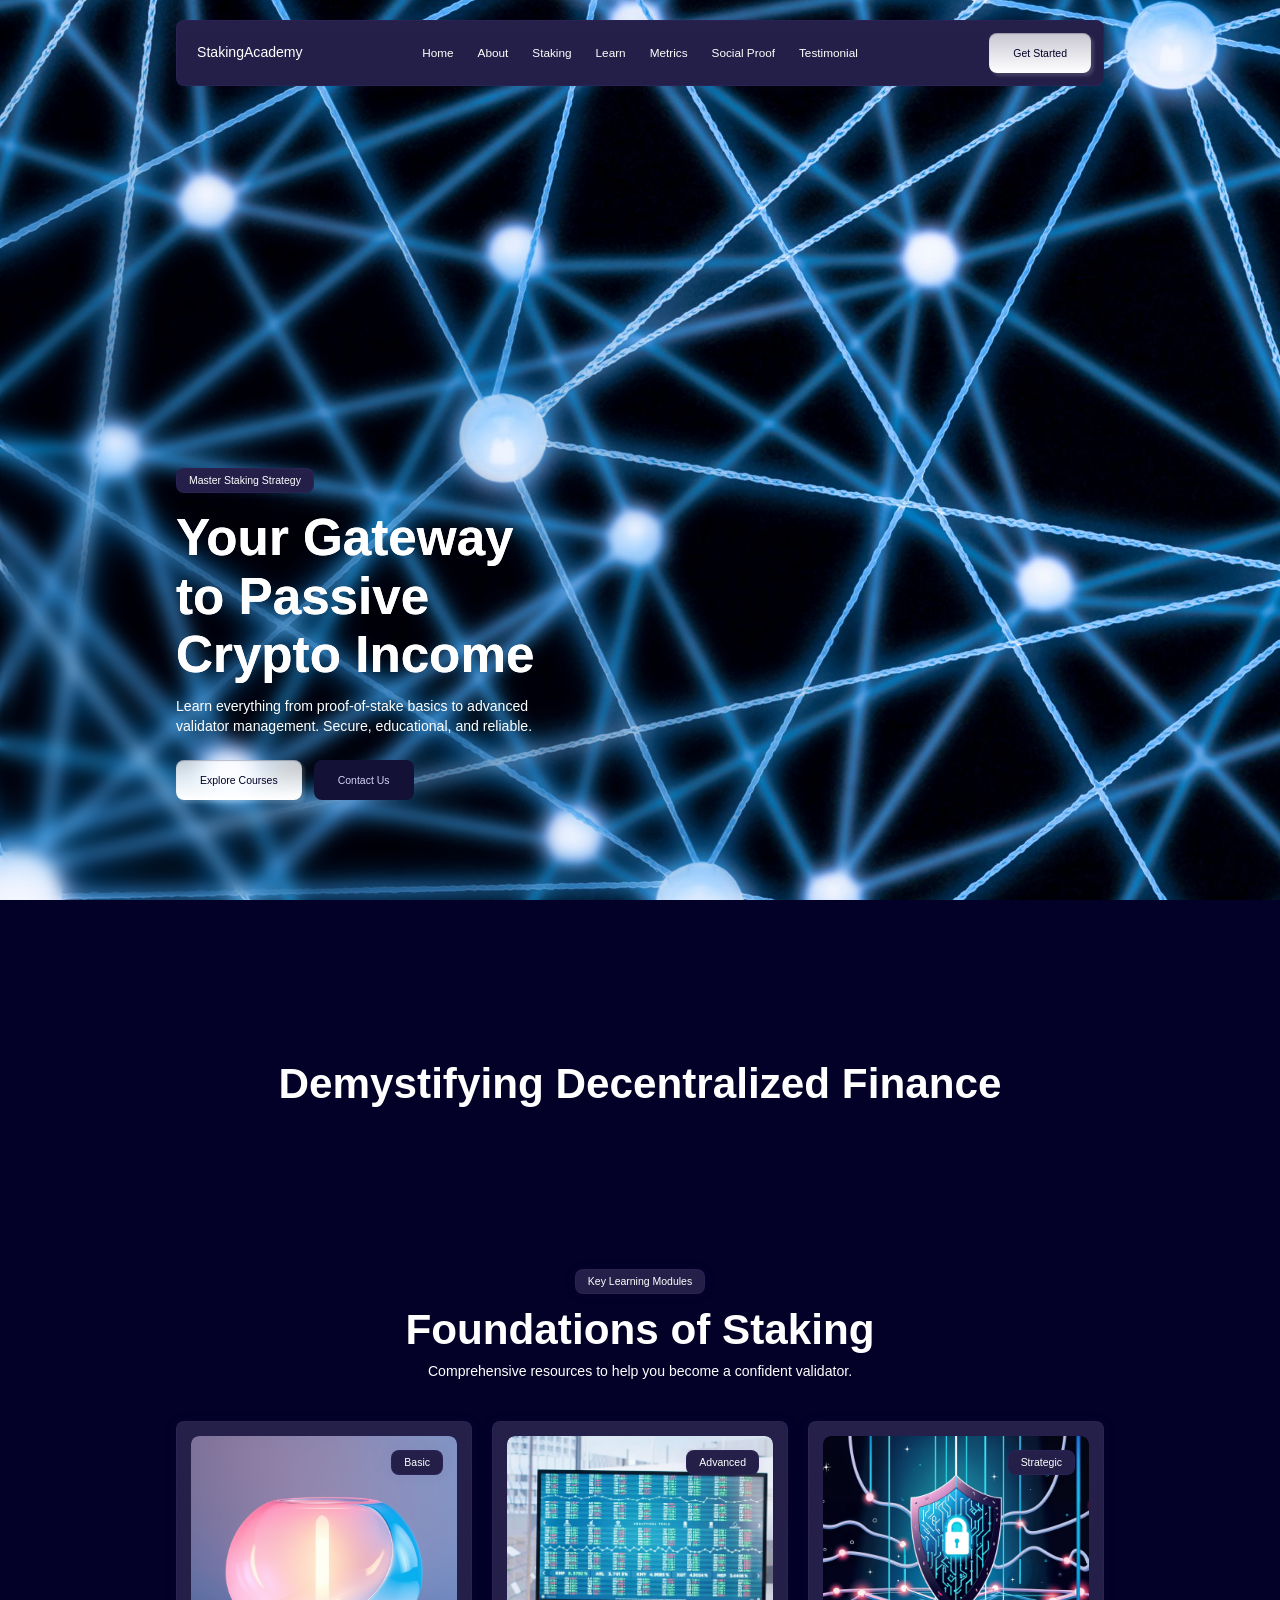
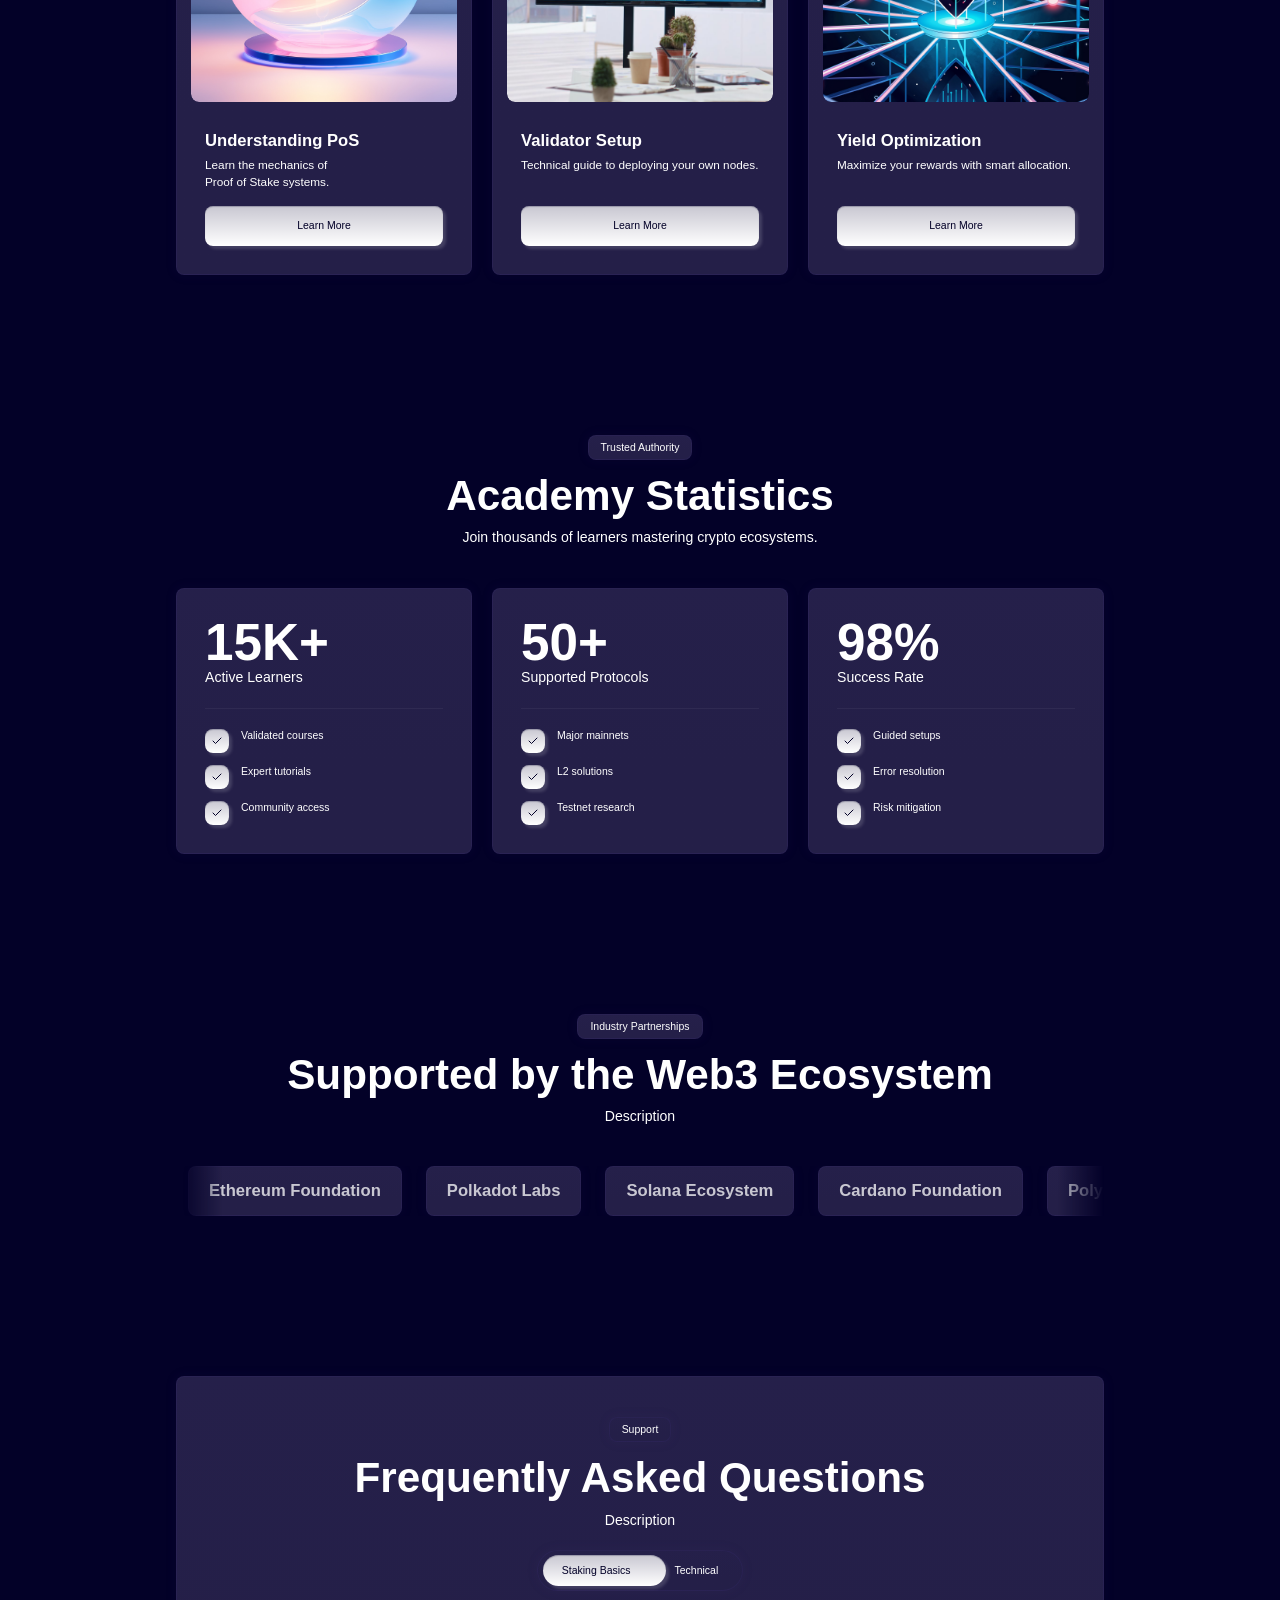
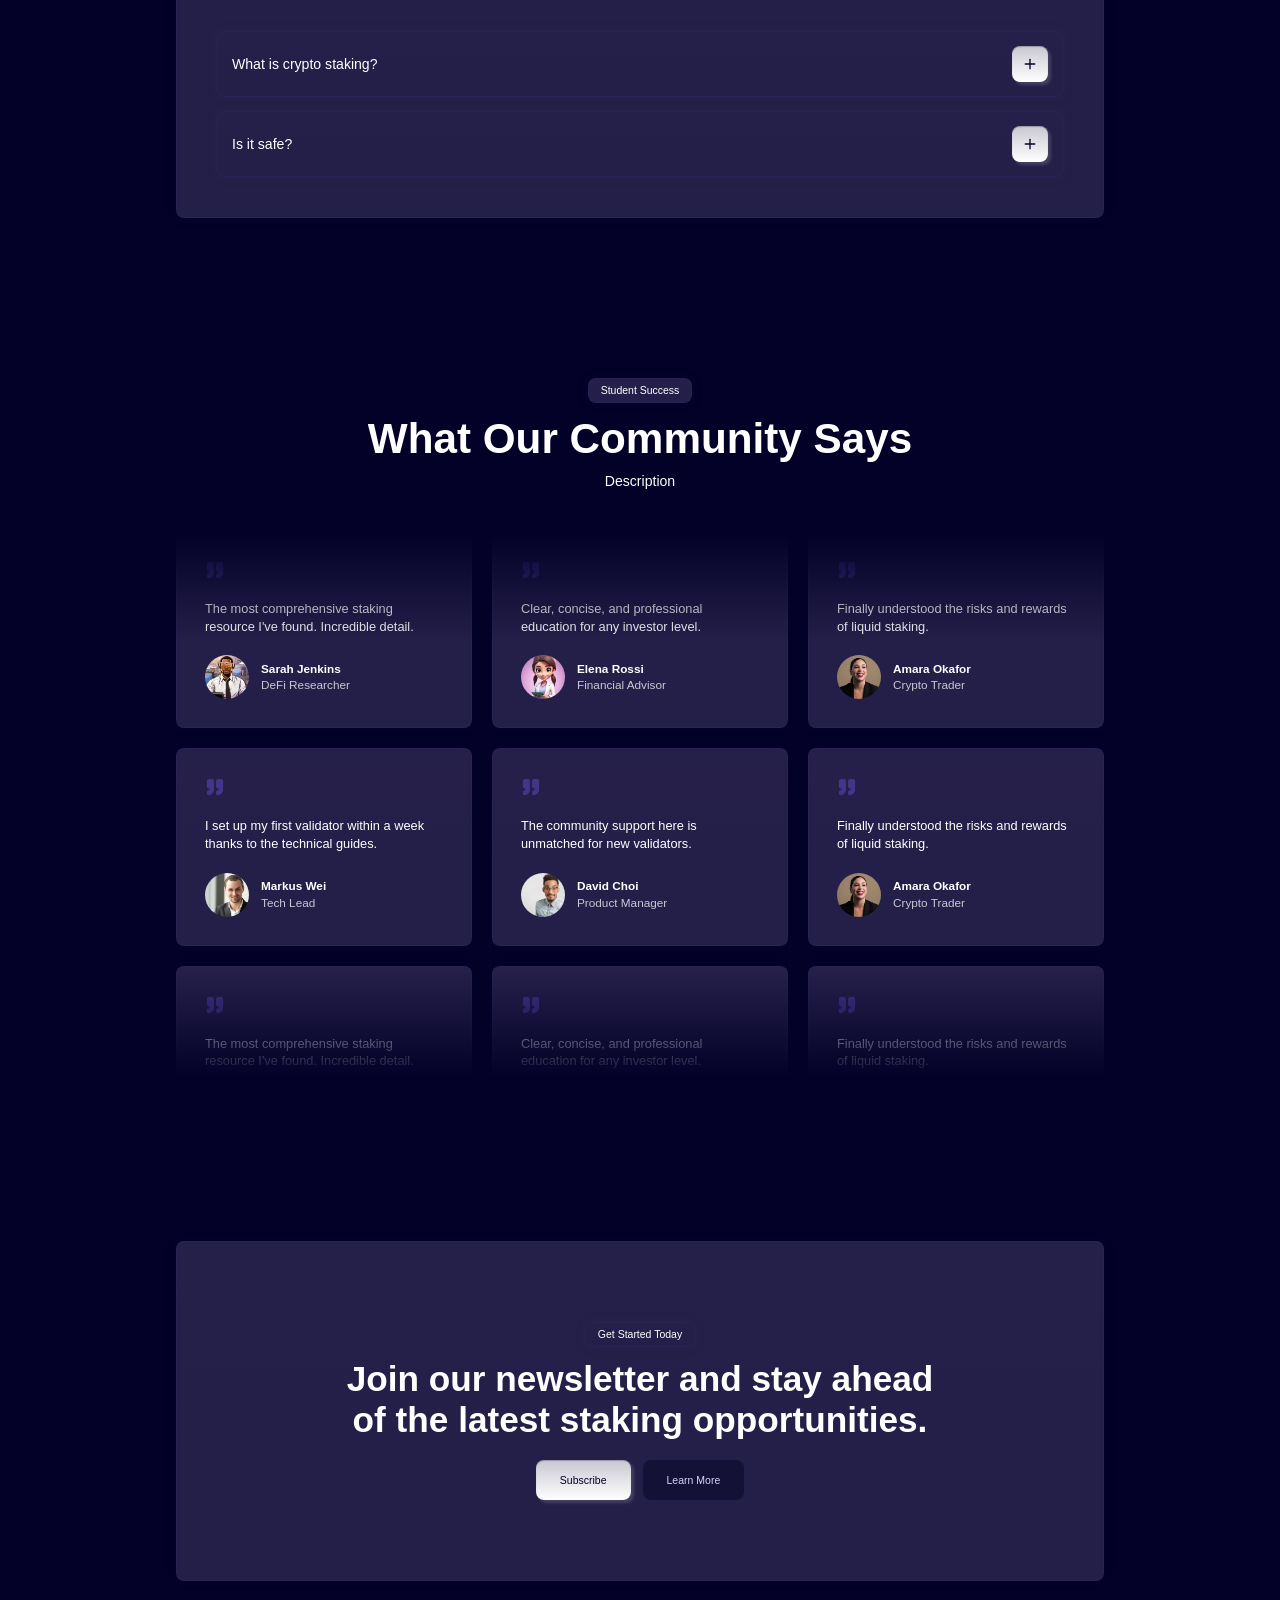
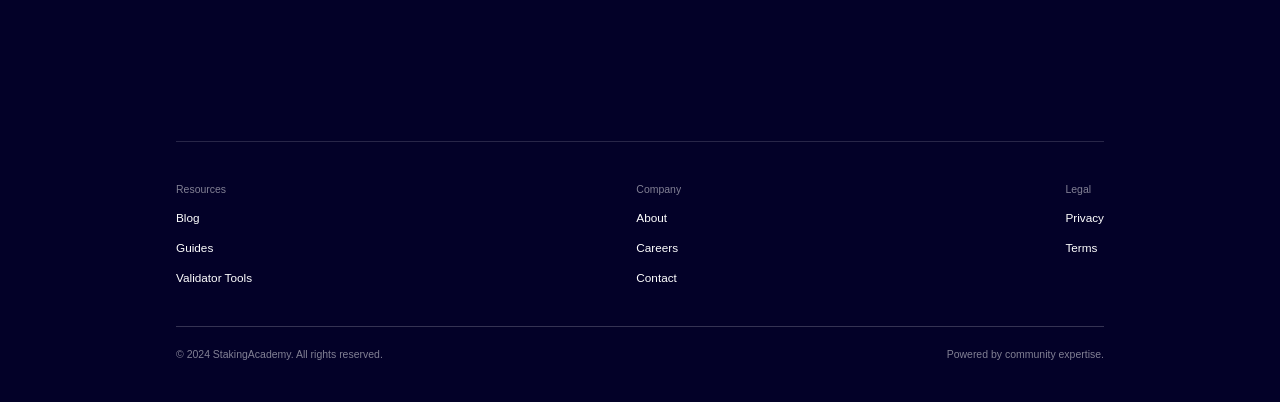
==== stake2/index.html @ 68f86988 "Plan site content refresh" ====
<!DOCTYPE html><html lang="en" data-scrapbook-source="https://3002-iqkqwtskluw5urhve0crh.sandbox.webild.io/" data-scrapbook-create="20260731141820477"><head>
    

    

    <meta charset="UTF-8">
    
    
    <link href="css2.css" rel="stylesheet">
    
    <meta name="viewport" content="width=device-width, initial-scale=1.0">
    <title>Webild Components</title>
  <style type="text/css" data-vite-dev-id="/home/user/projects/cd737914-8edd-44c0-8413-41933ded047d/src/index.css">@import url("css2-1.css");
@layer properties;
@layer theme, base, components, utilities;
@layer theme {
  :root, :host { --font-serif: ui-serif, Georgia, Cambria, "Times New Roman", Times, serif; --color-red-50: oklch(97.1% 0.013 17.38); --color-red-300: oklch(80.8% 0.114 19.571); --color-red-400: oklch(70.4% 0.191 22.216); --color-red-500: oklch(63.7% 0.237 25.331); --color-red-600: oklch(57.7% 0.245 27.325); --color-amber-500: oklch(76.9% 0.188 70.08); --color-amber-600: oklch(66.6% 0.179 58.318); --color-green-500: oklch(72.3% 0.219 149.579); --color-black: #000; --color-white: #fff; --spacing: 0.25rem; --container-xs: 20rem; --container-sm: 24rem; --container-md: 28rem; --container-lg: 32rem; --container-xl: 36rem; --container-4xl: 56rem; --container-7xl: 80rem; --text-xs: var(--text-xs); --text-xs--line-height: calc(1 / 0.75); --text-sm: var(--text-sm); --text-sm--line-height: calc(1.25 / 0.875); --text-base: var(--text-base); --text-base--line-height: calc(1.5 / 1); --text-lg: var(--text-lg); --text-lg--line-height: calc(1.75 / 1.125); --text-xl: var(--text-xl); --text-xl--line-height: calc(1.75 / 1.25); --text-2xl: var(--text-2xl); --text-2xl--line-height: calc(2 / 1.5); --text-3xl: var(--text-3xl); --text-3xl--line-height: calc(2.25 / 1.875); --text-4xl: var(--text-4xl); --text-4xl--line-height: calc(2.5 / 2.25); --text-5xl: var(--text-5xl); --text-5xl--line-height: 1; --text-6xl: var(--text-6xl); --text-6xl--line-height: 1; --text-7xl: var(--text-7xl); --text-7xl--line-height: 1; --text-8xl: var(--text-8xl); --text-8xl--line-height: 1; --text-9xl: var(--text-9xl); --text-9xl--line-height: 1; --font-weight-normal: 400; --font-weight-medium: 500; --font-weight-semibold: 600; --font-weight-bold: 700; --tracking-tight: -0.025em; --tracking-wide: 0.025em; --tracking-widest: 0.1em; --leading-tight: 1.25; --leading-snug: 1.375; --leading-normal: 1.5; --leading-relaxed: 1.625; --radius-xl: 0.75rem; --radius-2xl: 1rem; --radius-3xl: 1.5rem; --radius-4xl: 2rem; --drop-shadow-lg: 0 4px 4px rgb(0 0 0 / 0.15); --drop-shadow-2xl: 0 25px 25px rgb(0 0 0 / 0.15); --ease-out: cubic-bezier(0, 0, 0.2, 1); --ease-in-out: cubic-bezier(0.4, 0, 0.2, 1); --animate-spin: spin 1s linear infinite; --animate-pulse: pulse 2s cubic-bezier(0.4, 0, 0.6, 1) infinite; --blur-xs: 4px; --blur-sm: 8px; --blur-md: 12px; --blur-lg: 16px; --blur-xl: 24px; --blur-3xl: 64px; --perspective-distant: 1200px; --aspect-video: 16 / 9; --default-transition-duration: 150ms; --default-transition-timing-function: cubic-bezier(0.4, 0, 0.2, 1); --default-font-family: 'Inter Tight', sans-serif; --default-mono-font-family: monospace; --radius: var(--radius); --color-background: var(--background); --color-card: var(--card); --color-foreground: var(--foreground); --color-primary-cta: var(--primary-cta); --color-primary-cta-text: var(--primary-cta-text); --color-secondary-cta: var(--secondary-cta); --color-accent: var(--accent); --color-background-accent: var(--background-accent); --width-content-width: var(--width-content-width); --width-carousel-padding: var(--width-carousel-padding); --width-carousel-padding-controls: var(--width-carousel-padding-controls); --width-carousel-item-2: var(--width-carousel-item-2); --width-carousel-item-3: var(--width-carousel-item-3); --width-carousel-item-4: var(--width-carousel-item-4); --text-2xs: var(--text-2xs); }
}
@layer base {
  *, ::after, ::before, ::backdrop, ::file-selector-button { box-sizing: border-box; margin: 0px; padding: 0px; border: 0px solid; }
  html, :host { line-height: 1.5; tab-size: 4; font-family: var(--default-font-family, ui-sans-serif, system-ui, sans-serif, "Apple Color Emoji", "Segoe UI Emoji", "Segoe UI Symbol", "Noto Color Emoji"); font-feature-settings: var(--default-font-feature-settings, normal); font-variation-settings: var(--default-font-variation-settings, normal); }
  hr { height: 0px; color: inherit; border-top-width: 1px; }
  abbr:where([title]) { text-decoration: underline dotted; }
  h1, h2, h3, h4, h5, h6 { font-size: inherit; font-weight: inherit; }
  a { color: inherit; text-decoration: inherit; }
  b, strong { font-weight: bolder; }
  code, kbd, samp, pre { font-family: var(--default-mono-font-family, ui-monospace, SFMono-Regular, Menlo, Monaco, Consolas, "Liberation Mono", "Courier New", monospace); font-feature-settings: var(--default-mono-font-feature-settings, normal); font-variation-settings: var(--default-mono-font-variation-settings, normal); font-size: 1em; }
  small { font-size: 80%; }
  sub, sup { font-size: 75%; line-height: 0; position: relative; vertical-align: baseline; }
  sub { bottom: -0.25em; }
  sup { top: -0.5em; }
  table { text-indent: 0px; border-color: inherit; border-collapse: collapse; }
  :focus-visible { outline: auto; }
  progress { vertical-align: baseline; }
  summary { display: list-item; }
  ol, ul, menu { list-style: none; }
  img, svg, video, canvas, audio, iframe, embed, object { display: block; vertical-align: middle; }
  img, video { max-width: 100%; height: auto; }
  button, input, select, optgroup, textarea, ::file-selector-button { font: inherit; letter-spacing: inherit; color: inherit; border-radius: 0px; background-color: transparent; opacity: 1; }
  :where(select:is([multiple], [size])) optgroup { font-weight: bolder; }
  :where(select:is([multiple], [size])) optgroup option { padding-inline-start: 20px; }
  ::file-selector-button { margin-inline-end: 4px; }
  ::placeholder { opacity: 1; }
  @supports (not (-webkit-appearance: -apple-pay-button)) or (contain-intrinsic-size: 1px) {
  ::placeholder {
  color: currentcolor;
  @supports (color: color-mix(in lab, red, red)) {
  color: color-mix(in oklab, currentcolor, transparent);
}
}
}
  textarea { resize: vertical; }
  ::-webkit-search-decoration { appearance: none; }
  ::-webkit-date-and-time-value { min-height: 1lh; text-align: inherit; }
  ::-webkit-datetime-edit { display: inline-flex; }
  ::-webkit-datetime-edit-fields-wrapper { padding: 0px; }
  ::-webkit-datetime-edit, ::-webkit-datetime-edit-year-field, ::-webkit-datetime-edit-month-field, ::-webkit-datetime-edit-day-field, ::-webkit-datetime-edit-hour-field, ::-webkit-datetime-edit-minute-field, ::-webkit-datetime-edit-second-field, ::-webkit-datetime-edit-millisecond-field, ::-webkit-datetime-edit-meridiem-field { padding-block: 0px; }
  ::-webkit-calendar-picker-indicator { line-height: 1; }
  :user-invalid { box-shadow: none; }
  button, input:where([type="button"], [type="reset"], [type="submit"]), ::file-selector-button { appearance: button; }
  ::-webkit-inner-spin-button, ::-webkit-outer-spin-button { height: auto; }
  [hidden]:where(:not([hidden="until-found"])) { display: none !important; }
}
@layer utilities {
  .\@container\/field-group { container: field-group / inline-size; }
  .pointer-events-auto { pointer-events: auto; }
  .pointer-events-none { pointer-events: none; }
  .invisible { visibility: hidden; }
  .visible { visibility: visible; }
  .sr-only { position: absolute; width: 1px; height: 1px; padding: 0px; margin: -1px; overflow: hidden; clip-path: inset(50%); white-space: nowrap; border-width: 0px; }
  .absolute { position: absolute; }
  .fixed { position: fixed; }
  .relative { position: relative; }
  .static { position: static; }
  .sticky { position: sticky; }
  .inset-0 { inset: calc(var(--spacing) * 0); }
  .inset-0\.5 { inset: calc(var(--spacing) * 0.5); }
  .inset-px { inset: 1px; }
  .-inset-x-px { inset-inline: -1px; }
  .inset-x-0 { inset-inline: calc(var(--spacing) * 0); }
  .inset-x-1 { inset-inline: calc(var(--spacing) * 1); }
  .inset-x-2 { inset-inline: calc(var(--spacing) * 2); }
  .inset-x-3 { inset-inline: calc(var(--spacing) * 3); }
  .inset-x-4 { inset-inline: calc(var(--spacing) * 4); }
  .inset-x-5 { inset-inline: calc(var(--spacing) * 5); }
  .inset-x-6 { inset-inline: calc(var(--spacing) * 6); }
  .inset-y-0 { inset-block: calc(var(--spacing) * 0); }
  .inset-y-1 { inset-block: calc(var(--spacing) * 1); }
  .start { inset-inline-start: var(--spacing); }
  .end { inset-inline-end: var(--spacing); }
  .-top-2 { top: calc(var(--spacing) * -2); }
  .-top-3 { top: calc(var(--spacing) * -3); }
  .-top-7 { top: calc(var(--spacing) * -7); }
  .-top-12 { top: calc(var(--spacing) * -12); }
  .-top-\[15\%\] { top: calc(-15%); }
  .-top-\[252px\] { top: calc(-252px); }
  .-top-\[352px\] { top: calc(-352px); }
  .-top-\[400px\] { top: calc(-400px); }
  .-top-\[571px\] { top: calc(-571px); }
  .top-0 { top: calc(var(--spacing) * 0); }
  .top-1 { top: calc(var(--spacing) * 1); }
  .top-1\.5 { top: calc(var(--spacing) * 1.5); }
  .top-1\/2 { top: calc(50%); }
  .top-2 { top: calc(var(--spacing) * 2); }
  .top-3 { top: calc(var(--spacing) * 3); }
  .top-3\.5 { top: calc(var(--spacing) * 3.5); }
  .top-4 { top: calc(var(--spacing) * 4); }
  .top-5 { top: calc(var(--spacing) * 5); }
  .top-8 { top: calc(var(--spacing) * 8); }
  .top-15\/100 { top: calc(15%); }
  .top-\[-20vh\] { top: -20vh; }
  .top-\[-30vh\] { top: -30vh; }
  .top-\[1px\] { top: 1px; }
  .top-\[5\%\] { top: 5%; }
  .top-\[25vw\] { top: 25vw; }
  .top-\[28\%\] { top: 28%; }
  .top-\[40\%\] { top: 40%; }
  .top-\[50\%\] { top: 50%; }
  .top-\[60\%\] { top: 60%; }
  .top-full { top: 100%; }
  .-right-2 { right: calc(var(--spacing) * -2); }
  .-right-3 { right: calc(var(--spacing) * -3); }
  .-right-12 { right: calc(var(--spacing) * -12); }
  .-right-\[33vw\] { right: calc(-33vw); }
  .-right-\[36vw\] { right: calc(-36vw); }
  .right-0 { right: calc(var(--spacing) * 0); }
  .right-1 { right: calc(var(--spacing) * 1); }
  .right-2 { right: calc(var(--spacing) * 2); }
  .right-3 { right: calc(var(--spacing) * 3); }
  .right-4 { right: calc(var(--spacing) * 4); }
  .right-5 { right: calc(var(--spacing) * 5); }
  .right-6 { right: calc(var(--spacing) * 6); }
  .right-\[2\.5vw\] { right: 2.5vw; }
  .right-\[5\%\] { right: 5%; }
  .right-\[calc\(\(100vw-var\(--width-content-width\)\)\/2\)\] { right: calc((100vw - var(--width-content-width)) / 2); }
  .right-full { right: 100%; }
  .-bottom-2 { bottom: calc(var(--spacing) * -2); }
  .-bottom-3 { bottom: calc(var(--spacing) * -3); }
  .-bottom-12 { bottom: calc(var(--spacing) * -12); }
  .-bottom-\[9vh\] { bottom: calc(-9vh); }
  .-bottom-\[46px\] { bottom: calc(-46px); }
  .-bottom-\[61vh\] { bottom: calc(-61vh); }
  .-bottom-\[62vh\] { bottom: calc(-62vh); }
  .-bottom-\[920px\] { bottom: calc(-920px); }
  .-bottom-px { bottom: -1px; }
  .bottom-0 { bottom: calc(var(--spacing) * 0); }
  .bottom-1 { bottom: calc(var(--spacing) * 1); }
  .bottom-2 { bottom: calc(var(--spacing) * 2); }
  .bottom-3 { bottom: calc(var(--spacing) * 3); }
  .bottom-4 { bottom: calc(var(--spacing) * 4); }
  .bottom-5 { bottom: calc(var(--spacing) * 5); }
  .bottom-6 { bottom: calc(var(--spacing) * 6); }
  .bottom-\[-40vh\] { bottom: -40vh; }
  .bottom-\[5\%\] { bottom: 5%; }
  .bottom-\[25vh\] { bottom: 25vh; }
  .bottom-\[calc\(var\(--spacing-4\)\+var\(--spacing-4\)\)\] { bottom: calc(var(--spacing-4) + var(--spacing-4)); }
  .bottom-full { bottom: 100%; }
  .-left-2 { left: calc(var(--spacing) * -2); }
  .-left-3 { left: calc(var(--spacing) * -3); }
  .-left-7 { left: calc(var(--spacing) * -7); }
  .-left-12 { left: calc(var(--spacing) * -12); }
  .-left-\[15\%\] { left: calc(-15%); }
  .-left-\[33vw\] { left: calc(-33vw); }
  .-left-\[36vw\] { left: calc(-36vw); }
  .-left-\[373px\] { left: calc(-373px); }
  .-left-full { left: -100%; }
  .left-0 { left: calc(var(--spacing) * 0); }
  .left-1 { left: calc(var(--spacing) * 1); }
  .left-1\/2 { left: calc(50%); }
  .left-2 { left: calc(var(--spacing) * 2); }
  .left-3 { left: calc(var(--spacing) * 3); }
  .left-4 { left: calc(var(--spacing) * 4); }
  .left-5 { left: calc(var(--spacing) * 5); }
  .left-6 { left: calc(var(--spacing) * 6); }
  .left-\[2vw\] { left: 2vw; }
  .left-\[5\%\] { left: 5%; }
  .left-\[50\%\] { left: 50%; }
  .left-\[calc\(\(100vw-var\(--width-content-width\)\)\/2\)\] { left: calc((100vw - var(--width-content-width)) / 2); }
  .left-\[calc\(50\%-7\.5px\)\] { left: calc(50% - 7.5px); }
  .left-\[calc\(50\%-10px\)\] { left: calc(50% - 10px); }
  .left-\[calc\(50\%-17\.5px\)\] { left: calc(50% - 17.5px); }
  .left-\[calc\(50\%-20px\)\] { left: calc(50% - 20px); }
  .left-\[calc\(50\%-432\.5px\)\] { left: calc(50% - 432.5px); }
  .left-\[calc\(50\%-599px\)\] { left: calc(50% - 599px); }
  .left-\[calc\(var\(--vw-1\)\*2\)\] { left: calc(var(--vw-1) * 2); }
  .left-full { left: 100%; }
  .isolate { isolation: isolate; }
  .-z-10 { z-index: calc(-10); }
  .z-0 { z-index: 0; }
  .z-1 { z-index: 1; }
  .z-2 { z-index: 2; }
  .z-10 { z-index: 10; }
  .z-20 { z-index: 20; }
  .z-30 { z-index: 30; }
  .z-40 { z-index: 40; }
  .z-50 { z-index: 50; }
  .z-100 { z-index: 100; }
  .z-110 { z-index: 110; }
  .z-999 { z-index: 999; }
  .z-1000 { z-index: 1000; }
  .z-1001 { z-index: 1001; }
  .z-99999 { z-index: 99999; }
  .z-\[1\] { z-index: 1; }
  .z-\[100\] { z-index: 100; }
  .z-\[99999\] { z-index: 99999; }
  .order-1 { order: 1; }
  .order-2 { order: 2; }
  .order-first { order: -9999; }
  .order-last { order: 9999; }
  .col-span-1 { grid-column: span 1 / span 1; }
  .col-start-1 { grid-column-start: 1; }
  .row-start-1 { grid-row-start: 1; }
  .container {
  width: 100%;
  @media (width >= 40rem) {
  max-width: 40rem;
}
  @media (width >= 48rem) {
  max-width: 48rem;
}
  @media (width >= 64rem) {
  max-width: 64rem;
}
  @media (width >= 80rem) {
  max-width: 80rem;
}
  @media (width >= 96rem) {
  max-width: 96rem;
}
}
  .\!m-0 { margin: calc(var(--spacing) * 0)  !important; }
  .m-0 { margin: calc(var(--spacing) * 0); }
  .m-1 { margin: calc(var(--spacing) * 1); }
  .m-8 { margin: calc(var(--spacing) * 8); }
  .m-9 { margin: calc(var(--spacing) * 9); }
  .m-10 { margin: calc(var(--spacing) * 10); }
  .m-12 { margin: calc(var(--spacing) * 12); }
  .m-16 { margin: calc(var(--spacing) * 16); }
  .-mx-1 { margin-inline: calc(var(--spacing) * -1); }
  .-mx-\[4\%\] { margin-inline: calc(-4%); }
  .mx-1 { margin-inline: calc(var(--spacing) * 1); }
  .mx-2 { margin-inline: calc(var(--spacing) * 2); }
  .mx-3 { margin-inline: calc(var(--spacing) * 3); }
  .mx-3\.5 { margin-inline: calc(var(--spacing) * 3.5); }
  .mx-\[0\.25em\] { margin-inline: 0.25em; }
  .mx-auto { margin-inline: auto; }
  .-my-2 { margin-block: calc(var(--spacing) * -2); }
  .my-0 { margin-block: calc(var(--spacing) * 0); }
  .my-0\.5 { margin-block: calc(var(--spacing) * 0.5); }
  .my-1 { margin-block: calc(var(--spacing) * 1); }
  .my-4 { margin-block: calc(var(--spacing) * 4); }
  .my-5 { margin-block: calc(var(--spacing) * 5); }
  .my-8 { margin-block: calc(var(--spacing) * 8); }
  .my-20 { margin-block: calc(var(--spacing) * 20); }
  .-mt-1 { margin-top: calc(var(--spacing) * -1); }
  .-mt-4 { margin-top: calc(var(--spacing) * -4); }
  .-mt-5 { margin-top: calc(var(--spacing) * -5); }
  .mt-0\.5 { margin-top: calc(var(--spacing) * 0.5); }
  .mt-0\.75 { margin-top: calc(var(--spacing) * 0.75); }
  .mt-1 { margin-top: calc(var(--spacing) * 1); }
  .mt-1\.5 { margin-top: calc(var(--spacing) * 1.5); }
  .mt-2 { margin-top: calc(var(--spacing) * 2); }
  .mt-3 { margin-top: calc(var(--spacing) * 3); }
  .mt-4 { margin-top: calc(var(--spacing) * 4); }
  .mt-5 { margin-top: calc(var(--spacing) * 5); }
  .mt-6 { margin-top: calc(var(--spacing) * 6); }
  .mt-8 { margin-top: calc(var(--spacing) * 8); }
  .mt-12 { margin-top: calc(var(--spacing) * 12); }
  .mt-20 { margin-top: calc(var(--spacing) * 20); }
  .mt-24 { margin-top: calc(var(--spacing) * 24); }
  .mt-\[-0\.25em\] { margin-top: -0.25em; }
  .mt-auto { margin-top: auto; }
  .mr-1 { margin-right: calc(var(--spacing) * 1); }
  .mr-2 { margin-right: calc(var(--spacing) * 2); }
  .mr-3 { margin-right: calc(var(--spacing) * 3); }
  .mr-5 { margin-right: calc(var(--spacing) * 5); }
  .-mb-\[0\.1em\] { margin-bottom: calc(-0.1em); }
  .mb-0\.5 { margin-bottom: calc(var(--spacing) * 0.5); }
  .mb-1 { margin-bottom: calc(var(--spacing) * 1); }
  .mb-2 { margin-bottom: calc(var(--spacing) * 2); }
  .mb-3 { margin-bottom: calc(var(--spacing) * 3); }
  .mb-4 { margin-bottom: calc(var(--spacing) * 4); }
  .mb-5 { margin-bottom: calc(var(--spacing) * 5); }
  .mb-6 { margin-bottom: calc(var(--spacing) * 6); }
  .mb-8 { margin-bottom: calc(var(--spacing) * 8); }
  .mb-10 { margin-bottom: calc(var(--spacing) * 10); }
  .mb-20 { margin-bottom: calc(var(--spacing) * 20); }
  .-ml-3 { margin-left: calc(var(--spacing) * -3); }
  .-ml-4 { margin-left: calc(var(--spacing) * -4); }
  .-ml-5 { margin-left: calc(var(--spacing) * -5); }
  .-ml-15 { margin-left: calc(var(--spacing) * -15); }
  .ml-1 { margin-left: calc(var(--spacing) * 1); }
  .ml-2 { margin-left: calc(var(--spacing) * 2); }
  .ml-4 { margin-left: calc(var(--spacing) * 4); }
  .ml-auto { margin-left: auto; }
  .line-clamp-2 { overflow: hidden; display: -webkit-box; -moz-box-orient: vertical; -webkit-line-clamp: 2; }
  .line-clamp-3 { overflow: hidden; display: -webkit-box; -moz-box-orient: vertical; -webkit-line-clamp: 3; }
  .block { display: block; }
  .flex { display: flex; }
  .grid { display: grid; }
  .hidden { display: none; }
  .inline { display: inline; }
  .inline-block { display: inline-block; }
  .inline-flex { display: inline-flex; }
  .table { display: table; }
  .aspect-2\/1 { aspect-ratio: 2 / 1; }
  .aspect-3\/2 { aspect-ratio: 3 / 2; }
  .aspect-3\/4 { aspect-ratio: 3 / 4; }
  .aspect-4\/3 { aspect-ratio: 4 / 3; }
  .aspect-4\/5 { aspect-ratio: 4 / 5; }
  .aspect-5\/6 { aspect-ratio: 5 / 6; }
  .aspect-6\/7 { aspect-ratio: 6 / 7; }
  .aspect-9\/16 { aspect-ratio: 9 / 16; }
  .aspect-square { aspect-ratio: 1 / 1; }
  .aspect-video { aspect-ratio: var(--aspect-video); }
  .size-1\/2 { width: calc(50%); height: calc(50%); }
  .size-2 { width: calc(var(--spacing) * 2); height: calc(var(--spacing) * 2); }
  .size-2\.5 { width: calc(var(--spacing) * 2.5); height: calc(var(--spacing) * 2.5); }
  .size-3 { width: calc(var(--spacing) * 3); height: calc(var(--spacing) * 3); }
  .size-3\.5 { width: calc(var(--spacing) * 3.5); height: calc(var(--spacing) * 3.5); }
  .size-4 { width: calc(var(--spacing) * 4); height: calc(var(--spacing) * 4); }
  .size-4\/10 { width: calc(40%); height: calc(40%); }
  .size-5 { width: calc(var(--spacing) * 5); height: calc(var(--spacing) * 5); }
  .size-6 { width: calc(var(--spacing) * 6); height: calc(var(--spacing) * 6); }
  .size-7 { width: calc(var(--spacing) * 7); height: calc(var(--spacing) * 7); }
  .size-8 { width: calc(var(--spacing) * 8); height: calc(var(--spacing) * 8); }
  .size-9 { width: calc(var(--spacing) * 9); height: calc(var(--spacing) * 9); }
  .size-10 { width: calc(var(--spacing) * 10); height: calc(var(--spacing) * 10); }
  .size-12 { width: calc(var(--spacing) * 12); height: calc(var(--spacing) * 12); }
  .size-14 { width: calc(var(--spacing) * 14); height: calc(var(--spacing) * 14); }
  .size-16 { width: calc(var(--spacing) * 16); height: calc(var(--spacing) * 16); }
  .size-18 { width: calc(var(--spacing) * 18); height: calc(var(--spacing) * 18); }
  .size-20 { width: calc(var(--spacing) * 20); height: calc(var(--spacing) * 20); }
  .size-22 { width: calc(var(--spacing) * 22); height: calc(var(--spacing) * 22); }
  .size-24 { width: calc(var(--spacing) * 24); height: calc(var(--spacing) * 24); }
  .size-40 { width: calc(var(--spacing) * 40); height: calc(var(--spacing) * 40); }
  .size-60 { width: calc(var(--spacing) * 60); height: calc(var(--spacing) * 60); }
  .size-80 { width: calc(var(--spacing) * 80); height: calc(var(--spacing) * 80); }
  .size-100 { width: calc(var(--spacing) * 100); height: calc(var(--spacing) * 100); }
  .size-\[--cell-size\] { }
  .size-\[1em\] { width: 1em; height: 1em; }
  .size-full { width: 100%; height: 100%; }
  .h-\(--text-7xl\) { height: var(--text-7xl); }
  .h-\(--text-base\) { height: var(--text-base); }
  .h-\(--text-sm\) { height: var(--text-sm); }
  .h-\(--text-xl\) { height: var(--text-xl); }
  .h-0\.5 { height: calc(var(--spacing) * 0.5); }
  .h-1 { height: calc(var(--spacing) * 1); }
  .h-1\.5 { height: calc(var(--spacing) * 1.5); }
  .h-1\/2 { height: calc(50%); }
  .h-1\/3 { height: calc(33.3333%); }
  .h-2 { height: calc(var(--spacing) * 2); }
  .h-2\.5 { height: calc(var(--spacing) * 2.5); }
  .h-2\/5 { height: calc(40%); }
  .h-3 { height: calc(var(--spacing) * 3); }
  .h-3\.5 { height: calc(var(--spacing) * 3.5); }
  .h-4 { height: calc(var(--spacing) * 4); }
  .h-4\/5 { height: calc(80%); }
  .h-5 { height: calc(var(--spacing) * 5); }
  .h-5\/10 { height: calc(50%); }
  .h-6 { height: calc(var(--spacing) * 6); }
  .h-7 { height: calc(var(--spacing) * 7); }
  .h-8 { height: calc(var(--spacing) * 8); }
  .h-9 { height: calc(var(--spacing) * 9); }
  .h-10 { height: calc(var(--spacing) * 10); }
  .h-11 { height: calc(var(--spacing) * 11); }
  .h-12 { height: calc(var(--spacing) * 12); }
  .h-13 { height: calc(var(--spacing) * 13); }
  .h-14 { height: calc(var(--spacing) * 14); }
  .h-15 { height: calc(var(--spacing) * 15); }
  .h-20 { height: calc(var(--spacing) * 20); }
  .h-30 { height: calc(var(--spacing) * 30); }
  .h-36 { height: calc(var(--spacing) * 36); }
  .h-48 { height: calc(var(--spacing) * 48); }
  .h-60 { height: calc(var(--spacing) * 60); }
  .h-70\/100 { height: calc(70%); }
  .h-72 { height: calc(var(--spacing) * 72); }
  .h-80 { height: calc(var(--spacing) * 80); }
  .h-90 { height: calc(var(--spacing) * 90); }
  .h-96 { height: calc(var(--spacing) * 96); }
  .h-100 { height: calc(var(--spacing) * 100); }
  .h-150 { height: calc(var(--spacing) * 150); }
  .h-\[--cell-size\] { }
  .h-\[1em\] { height: 1em; }
  .h-\[1px\] { height: 1px; }
  .h-\[12vh\] { height: 12vh; }
  .h-\[20em\] { height: 20em; }
  .h-\[50svh\] { height: 50svh; }
  .h-\[50vh\] { height: 50vh; }
  .h-\[70vh\] { height: 70vh; }
  .h-\[90svh\] { height: 90svh; }
  .h-\[92px\] { height: 92px; }
  .h-\[105vh\] { height: 105vh; }
  .h-\[110vh\] { height: 110vh; }
  .h-\[120\%\] { height: 120%; }
  .h-\[129vh\] { height: 129vh; }
  .h-\[130\%\] { height: 130%; }
  .h-\[140vw\] { height: 140vw; }
  .h-\[150vh\] { height: 150vh; }
  .h-\[150vw\] { height: 150vw; }
  .h-\[179vh\] { height: 179vh; }
  .h-\[300vh\] { height: 300vh; }
  .h-\[450px\] { height: 450px; }
  .h-\[929px\] { height: 929px; }
  .h-\[calc\(var\(--text-base\)\*1\.25\)\] { height: calc(var(--text-base) * 1.25); }
  .h-\[var\(--radix-navigation-menu-viewport-height\)\] { height: var(--radix-navigation-menu-viewport-height); }
  .h-\[var\(--radix-select-trigger-height\)\] { height: var(--radix-select-trigger-height); }
  .h-auto { height: auto; }
  .h-fit { height: fit-content; }
  .h-full { height: 100%; }
  .h-max { height: max-content; }
  .h-px { height: 1px; }
  .h-screen { height: 100vh; }
  .h-svh { height: 100svh; }
  .max-h-96 { max-height: calc(var(--spacing) * 96); }
  .max-h-\[--radix-context-menu-content-available-height\] { }
  .max-h-\[300px\] { max-height: 300px; }
  .max-h-\[var\(--radix-dropdown-menu-content-available-height\)\] { max-height: var(--radix-dropdown-menu-content-available-height); }
  .max-h-screen { max-height: 100vh; }
  .min-h-0 { min-height: calc(var(--spacing) * 0); }
  .min-h-8 { min-height: calc(var(--spacing) * 8); }
  .min-h-9 { min-height: calc(var(--spacing) * 9); }
  .min-h-10 { min-height: calc(var(--spacing) * 10); }
  .min-h-24 { min-height: calc(var(--spacing) * 24); }
  .min-h-60 { min-height: calc(var(--spacing) * 60); }
  .min-h-70 { min-height: calc(var(--spacing) * 70); }
  .min-h-80 { min-height: calc(var(--spacing) * 80); }
  .min-h-100 { min-height: calc(var(--spacing) * 100); }
  .min-h-\[60px\] { min-height: 60px; }
  .min-h-\[80px\] { min-height: 80px; }
  .min-h-svh { min-height: 100svh; }
  .w-0 { width: calc(var(--spacing) * 0); }
  .w-0\.5 { width: calc(var(--spacing) * 0.5); }
  .w-1 { width: calc(var(--spacing) * 1); }
  .w-1\/2 { width: calc(50%); }
  .w-1\/3 { width: calc(33.3333%); }
  .w-2 { width: calc(var(--spacing) * 2); }
  .w-2\.5 { width: calc(var(--spacing) * 2.5); }
  .w-2\/5 { width: calc(40%); }
  .w-3 { width: calc(var(--spacing) * 3); }
  .w-3\.5 { width: calc(var(--spacing) * 3.5); }
  .w-3\/4 { width: calc(75%); }
  .w-3\/5 { width: calc(60%); }
  .w-4 { width: calc(var(--spacing) * 4); }
  .w-4\/5 { width: calc(80%); }
  .w-5 { width: calc(var(--spacing) * 5); }
  .w-6 { width: calc(var(--spacing) * 6); }
  .w-6\/10 { width: calc(60%); }
  .w-7 { width: calc(var(--spacing) * 7); }
  .w-7xl { width: var(--container-7xl); }
  .w-8 { width: calc(var(--spacing) * 8); }
  .w-9 { width: calc(var(--spacing) * 9); }
  .w-9\/10 { width: calc(90%); }
  .w-10 { width: calc(var(--spacing) * 10); }
  .w-11 { width: calc(var(--spacing) * 11); }
  .w-12 { width: calc(var(--spacing) * 12); }
  .w-14 { width: calc(var(--spacing) * 14); }
  .w-20 { width: calc(var(--spacing) * 20); }
  .w-24 { width: calc(var(--spacing) * 24); }
  .w-25\/100 { width: calc(25%); }
  .w-28 { width: calc(var(--spacing) * 28); }
  .w-48 { width: calc(var(--spacing) * 48); }
  .w-60 { width: calc(var(--spacing) * 60); }
  .w-64 { width: calc(var(--spacing) * 64); }
  .w-65\/100 { width: calc(65%); }
  .w-72 { width: calc(var(--spacing) * 72); }
  .w-75\/100 { width: calc(75%); }
  .w-80 { width: calc(var(--spacing) * 80); }
  .w-95\/100 { width: calc(95%); }
  .w-96 { width: calc(var(--spacing) * 96); }
  .w-100 { width: calc(var(--spacing) * 100); }
  .w-\[--cell-size\] { }
  .w-\[--sidebar-width\] { }
  .w-\[1px\] { width: 1px; }
  .w-\[9vw\] { width: 9vw; }
  .w-\[10vw\] { width: 10vw; }
  .w-\[12\.5vw\] { width: 12.5vw; }
  .w-\[15em\] { width: 15em; }
  .w-\[15px\] { width: 15px; }
  .w-\[15vw\] { width: 15vw; }
  .w-\[20px\] { width: 20px; }
  .w-\[23\%\] { width: 23%; }
  .w-\[35\%\] { width: 35%; }
  .w-\[35px\] { width: 35px; }
  .w-\[40px\] { width: 40px; }
  .w-\[45vw\] { width: 45vw; }
  .w-\[49vw\] { width: 49vw; }
  .w-\[50vw\] { width: 50vw; }
  .w-\[55\%\] { width: 55%; }
  .w-\[70\%\] { width: 70%; }
  .w-\[100px\] { width: 100px; }
  .w-\[120vw\] { width: 120vw; }
  .w-\[130\%\] { width: 130%; }
  .w-\[150vw\] { width: 150vw; }
  .w-\[160px\] { width: 160px; }
  .w-\[865px\] { width: 865px; }
  .w-\[1142px\] { width: 1142px; }
  .w-\[1198px\] { width: 1198px; }
  .w-auto { width: auto; }
  .w-carousel-item-3 { width: var(--width-carousel-item-3); }
  .w-carousel-item-4 { width: var(--width-carousel-item-4); }
  .w-carousel-padding { width: var(--width-carousel-padding); }
  .w-carousel-padding-controls { width: var(--width-carousel-padding-controls); }
  .w-content-width { width: var(--width-content-width); }
  .w-fit { width: fit-content; }
  .w-full { width: 100%; }
  .w-lg { width: var(--container-lg); }
  .w-max { width: max-content; }
  .w-md { width: var(--container-md); }
  .w-px { width: 1px; }
  .w-screen { width: 100vw; }
  .w-xs { width: var(--container-xs); }
  .max-w-3\/4 { max-width: calc(75%); }
  .max-w-9\/10 { max-width: calc(90%); }
  .max-w-\[--skeleton-width\] { }
  .max-w-\[82px\] { max-width: 82px; }
  .max-w-\[95\%\] { max-width: 95%; }
  .max-w-\[340px\] { max-width: 340px; }
  .max-w-\[420px\] { max-width: 420px; }
  .max-w-full { max-width: 100%; }
  .max-w-lg { max-width: var(--container-lg); }
  .max-w-max { max-width: max-content; }
  .max-w-sm { max-width: var(--container-sm); }
  .max-w-xl { max-width: var(--container-xl); }
  .max-w-xs { max-width: var(--container-xs); }
  .min-w-0 { min-width: calc(var(--spacing) * 0); }
  .min-w-5 { min-width: calc(var(--spacing) * 5); }
  .min-w-8 { min-width: calc(var(--spacing) * 8); }
  .min-w-9 { min-width: calc(var(--spacing) * 9); }
  .min-w-10 { min-width: calc(var(--spacing) * 10); }
  .min-w-32 { min-width: calc(var(--spacing) * 32); }
  .min-w-\[--cell-size\] { }
  .min-w-\[8rem\] { min-width: 8rem; }
  .min-w-\[12rem\] { min-width: 12rem; }
  .min-w-\[30px\] { min-width: 30px; }
  .min-w-\[var\(--radix-select-trigger-width\)\] { min-width: var(--radix-select-trigger-width); }
  .flex-1 { flex: 1 1 0%; }
  .flex-none { flex: 0 0 auto; }
  .shrink-0 { flex-shrink: 0; }
  .flex-grow { flex-grow: 1; }
  .grow { flex-grow: 1; }
  .grow-0 { flex-grow: 0; }
  .basis-full { flex-basis: 100%; }
  .caption-bottom { caption-side: bottom; }
  .border-collapse { border-collapse: collapse; }
  .origin-\[--radix-context-menu-content-transform-origin\] { }
  .origin-\[--radix-dropdown-menu-content-transform-origin\] { }
  .origin-\[--radix-hover-card-content-transform-origin\] { }
  .origin-\[--radix-menubar-content-transform-origin\] { }
  .origin-\[--radix-popover-content-transform-origin\] { }
  .origin-center { transform-origin: center center 0px; }
  .origin-left { transform-origin: 0px center 0px; }
  .origin-top { transform-origin: center top 0px; }
  .origin-top-right { transform-origin: 100% 0px 0px; }
  .-translate-x-1\/2 { --tw-translate-x: calc(calc(1 / 2 * 100%) * -1); translate: var(--tw-translate-x) var(--tw-translate-y); }
  .-translate-x-1\/4 { --tw-translate-x: calc(calc(1 / 4 * 100%) * -1); translate: var(--tw-translate-x) var(--tw-translate-y); }
  .-translate-x-3 { --tw-translate-x: calc(var(--spacing) * -3); translate: var(--tw-translate-x) var(--tw-translate-y); }
  .-translate-x-5 { --tw-translate-x: calc(var(--spacing) * -5); translate: var(--tw-translate-x) var(--tw-translate-y); }
  .-translate-x-6 { --tw-translate-x: calc(var(--spacing) * -6); translate: var(--tw-translate-x) var(--tw-translate-y); }
  .-translate-x-10 { --tw-translate-x: calc(var(--spacing) * -10); translate: var(--tw-translate-x) var(--tw-translate-y); }
  .-translate-x-\[12\%\] { --tw-translate-x: calc(12% * -1); translate: var(--tw-translate-x) var(--tw-translate-y); }
  .-translate-x-\[120\%\] { --tw-translate-x: calc(120% * -1); translate: var(--tw-translate-x) var(--tw-translate-y); }
  .-translate-x-\[calc\(-100\%\+2rem\)\] { --tw-translate-x: calc(calc(-100% + 2rem) * -1); translate: var(--tw-translate-x) var(--tw-translate-y); }
  .-translate-x-px { --tw-translate-x: -1px; translate: var(--tw-translate-x) var(--tw-translate-y); }
  .translate-x-0\.5 { --tw-translate-x: calc(var(--spacing) * 0.5); translate: var(--tw-translate-x) var(--tw-translate-y); }
  .translate-x-1\/2 { --tw-translate-x: calc(1 / 2 * 100%); translate: var(--tw-translate-x) var(--tw-translate-y); }
  .translate-x-1\/4 { --tw-translate-x: calc(1 / 4 * 100%); translate: var(--tw-translate-x) var(--tw-translate-y); }
  .translate-x-5 { --tw-translate-x: calc(var(--spacing) * 5); translate: var(--tw-translate-x) var(--tw-translate-y); }
  .translate-x-6 { --tw-translate-x: calc(var(--spacing) * 6); translate: var(--tw-translate-x) var(--tw-translate-y); }
  .translate-x-16 { --tw-translate-x: calc(var(--spacing) * 16); translate: var(--tw-translate-x) var(--tw-translate-y); }
  .translate-x-32 { --tw-translate-x: calc(var(--spacing) * 32); translate: var(--tw-translate-x) var(--tw-translate-y); }
  .translate-x-\[-50\%\] { --tw-translate-x: -50%; translate: var(--tw-translate-x) var(--tw-translate-y); }
  .translate-x-\[12\%\] { --tw-translate-x: 12%; translate: var(--tw-translate-x) var(--tw-translate-y); }
  .translate-x-px { --tw-translate-x: 1px; translate: var(--tw-translate-x) var(--tw-translate-y); }
  .-translate-y-1 { --tw-translate-y: calc(var(--spacing) * -1); translate: var(--tw-translate-x) var(--tw-translate-y); }
  .-translate-y-1\/2 { --tw-translate-y: calc(calc(1 / 2 * 100%) * -1); translate: var(--tw-translate-x) var(--tw-translate-y); }
  .-translate-y-5 { --tw-translate-y: calc(var(--spacing) * -5); translate: var(--tw-translate-x) var(--tw-translate-y); }
  .-translate-y-14 { --tw-translate-y: calc(var(--spacing) * -14); translate: var(--tw-translate-x) var(--tw-translate-y); }
  .-translate-y-\[8\%\] { --tw-translate-y: calc(8% * -1); translate: var(--tw-translate-x) var(--tw-translate-y); }
  .translate-y-0 { --tw-translate-y: calc(var(--spacing) * 0); translate: var(--tw-translate-x) var(--tw-translate-y); }
  .translate-y-1 { --tw-translate-y: calc(var(--spacing) * 1); translate: var(--tw-translate-x) var(--tw-translate-y); }
  .translate-y-1\/2 { --tw-translate-y: calc(1 / 2 * 100%); translate: var(--tw-translate-x) var(--tw-translate-y); }
  .translate-y-5 { --tw-translate-y: calc(var(--spacing) * 5); translate: var(--tw-translate-x) var(--tw-translate-y); }
  .translate-y-16 { --tw-translate-y: calc(var(--spacing) * 16); translate: var(--tw-translate-x) var(--tw-translate-y); }
  .translate-y-\[-50\%\] { --tw-translate-y: -50%; translate: var(--tw-translate-x) var(--tw-translate-y); }
  .translate-y-\[10\%\] { --tw-translate-y: 10%; translate: var(--tw-translate-x) var(--tw-translate-y); }
  .translate-y-full { --tw-translate-y: 100%; translate: var(--tw-translate-x) var(--tw-translate-y); }
  .scale-0 { --tw-scale-x: 0%; --tw-scale-y: 0%; --tw-scale-z: 0%; scale: var(--tw-scale-x) var(--tw-scale-y); }
  .scale-75 { --tw-scale-x: 75%; --tw-scale-y: 75%; --tw-scale-z: 75%; scale: var(--tw-scale-x) var(--tw-scale-y); }
  .scale-85 { --tw-scale-x: 85%; --tw-scale-y: 85%; --tw-scale-z: 85%; scale: var(--tw-scale-x) var(--tw-scale-y); }
  .scale-90 { --tw-scale-x: 90%; --tw-scale-y: 90%; --tw-scale-z: 90%; scale: var(--tw-scale-x) var(--tw-scale-y); }
  .scale-100 { --tw-scale-x: 100%; --tw-scale-y: 100%; --tw-scale-z: 100%; scale: var(--tw-scale-x) var(--tw-scale-y); }
  .scale-150 { --tw-scale-x: 150%; --tw-scale-y: 150%; --tw-scale-z: 150%; scale: var(--tw-scale-x) var(--tw-scale-y); }
  .scale-x-0 { --tw-scale-x: 0%; scale: var(--tw-scale-x) var(--tw-scale-y); }
  .scale-x-100 { --tw-scale-x: 100%; scale: var(--tw-scale-x) var(--tw-scale-y); }
  .-rotate-3 { rotate: calc(-3deg); }
  .-rotate-6 { rotate: calc(-6deg); }
  .-rotate-8 { rotate: calc(-8deg); }
  .-rotate-20 { rotate: calc(-20deg); }
  .-rotate-45 { rotate: calc(-45deg); }
  .-rotate-60 { rotate: calc(-60deg); }
  .-rotate-\[38deg\] { rotate: calc(-38deg); }
  .-rotate-\[52\.5deg\] { rotate: calc(-52.5deg); }
  .rotate-0 { rotate: 0deg; }
  .rotate-3 { rotate: 3deg; }
  .rotate-6 { rotate: 6deg; }
  .rotate-8 { rotate: 8deg; }
  .rotate-10 { rotate: 10deg; }
  .rotate-45 { rotate: 45deg; }
  .rotate-90 { rotate: 90deg; }
  .rotate-180 { rotate: 180deg; }
  .rotate-x-20 { --tw-rotate-x: rotateX(20deg); transform: var(--tw-rotate-x,) var(--tw-rotate-y,) var(--tw-rotate-z,) var(--tw-skew-x,) var(--tw-skew-y,); }
  .rotate-y-180 { --tw-rotate-y: rotateY(180deg); transform: var(--tw-rotate-x,) var(--tw-rotate-y,) var(--tw-rotate-z,) var(--tw-skew-x,) var(--tw-skew-y,); }
  .-skew-y-\[8deg\] { --tw-skew-y: skewY(calc(8deg * -1)); transform: var(--tw-rotate-x,) var(--tw-rotate-y,) var(--tw-rotate-z,) var(--tw-skew-x,) var(--tw-skew-y,); }
  .transform { transform: var(--tw-rotate-x,) var(--tw-rotate-y,) var(--tw-rotate-z,) var(--tw-skew-x,) var(--tw-skew-y,); }
  .transform-\[rotateY\(180deg\)\] { transform: rotateY(180deg); }
  .animate-\[cell-wave-pulse_4s_ease_infinite\] { animation: 4s infinite cell-wave-pulse; }
  .animate-pulse { animation: var(--animate-pulse); }
  .animate-spin { animation: var(--animate-spin); }
  .cursor-default { cursor: default; }
  .cursor-grab { cursor: grab; }
  .cursor-not-allowed { cursor: not-allowed; }
  .cursor-pointer { cursor: pointer; }
  .cursor-text { cursor: text; }
  .touch-none { touch-action: none; }
  .resize { resize: both; }
  .resize-none { resize: none; }
  .list-decimal { list-style-type: decimal; }
  .list-disc { list-style-type: disc; }
  .list-none { list-style-type: none; }
  .grid-cols-1 { grid-template-columns: repeat(1, minmax(0px, 1fr)); }
  .grid-cols-2 { grid-template-columns: repeat(2, minmax(0px, 1fr)); }
  .grid-cols-4 { grid-template-columns: repeat(4, minmax(0px, 1fr)); }
  .grid-cols-\[0fr\] { grid-template-columns: 0fr; }
  .grid-rows-\[0fr\] { grid-template-rows: 0fr; }
  .grid-rows-\[1fr\] { grid-template-rows: 1fr; }
  .flex-col { flex-direction: column; }
  .flex-col-reverse { flex-direction: column-reverse; }
  .flex-row { flex-direction: row; }
  .flex-row-reverse { flex-direction: row-reverse; }
  .flex-wrap { flex-wrap: wrap; }
  .place-content-center { place-content: center; }
  .place-items-center { place-items: center; }
  .items-baseline { align-items: baseline; }
  .items-center { align-items: center; }
  .items-end { align-items: flex-end; }
  .items-start { align-items: flex-start; }
  .items-stretch { align-items: stretch; }
  .justify-between { justify-content: space-between; }
  .justify-center { justify-content: center; }
  .justify-end { justify-content: flex-end; }
  .justify-start { justify-content: flex-start; }
  .gap-0 { gap: calc(var(--spacing) * 0); }
  .gap-1 { gap: calc(var(--spacing) * 1); }
  .gap-1\.5 { gap: calc(var(--spacing) * 1.5); }
  .gap-2 { gap: calc(var(--spacing) * 2); }
  .gap-2\.5 { gap: calc(var(--spacing) * 2.5); }
  .gap-3 { gap: calc(var(--spacing) * 3); }
  .gap-4 { gap: calc(var(--spacing) * 4); }
  .gap-5 { gap: calc(var(--spacing) * 5); }
  .gap-6 { gap: calc(var(--spacing) * 6); }
  .gap-7 { gap: calc(var(--spacing) * 7); }
  .gap-8 { gap: calc(var(--spacing) * 8); }
  .gap-9 { gap: calc(var(--spacing) * 9); }
  .gap-10 { gap: calc(var(--spacing) * 10); }
  .gap-12 { gap: calc(var(--spacing) * 12); }
  .gap-20 { gap: calc(var(--spacing) * 20); }
  .space-y-1 {
  :where(& > :not(:last-child)) { --tw-space-y-reverse: 0; margin-block-start: calc(calc(var(--spacing) * 1) * var(--tw-space-y-reverse)); margin-block-end: calc(calc(var(--spacing) * 1) * calc(1 - var(--tw-space-y-reverse))); }
}
  .space-y-1\.5 {
  :where(& > :not(:last-child)) { --tw-space-y-reverse: 0; margin-block-start: calc(calc(var(--spacing) * 1.5) * var(--tw-space-y-reverse)); margin-block-end: calc(calc(var(--spacing) * 1.5) * calc(1 - var(--tw-space-y-reverse))); }
}
  .space-y-2 {
  :where(& > :not(:last-child)) { --tw-space-y-reverse: 0; margin-block-start: calc(calc(var(--spacing) * 2) * var(--tw-space-y-reverse)); margin-block-end: calc(calc(var(--spacing) * 2) * calc(1 - var(--tw-space-y-reverse))); }
}
  .space-y-4 {
  :where(& > :not(:last-child)) { --tw-space-y-reverse: 0; margin-block-start: calc(calc(var(--spacing) * 4) * var(--tw-space-y-reverse)); margin-block-end: calc(calc(var(--spacing) * 4) * calc(1 - var(--tw-space-y-reverse))); }
}
  .-space-x-2 {
  :where(& > :not(:last-child)) { --tw-space-x-reverse: 0; margin-inline-start: calc(calc(var(--spacing) * -2) * var(--tw-space-x-reverse)); margin-inline-end: calc(calc(var(--spacing) * -2) * calc(1 - var(--tw-space-x-reverse))); }
}
  .space-x-1 {
  :where(& > :not(:last-child)) { --tw-space-x-reverse: 0; margin-inline-start: calc(calc(var(--spacing) * 1) * var(--tw-space-x-reverse)); margin-inline-end: calc(calc(var(--spacing) * 1) * calc(1 - var(--tw-space-x-reverse))); }
}
  .space-x-4 {
  :where(& > :not(:last-child)) { --tw-space-x-reverse: 0; margin-inline-start: calc(calc(var(--spacing) * 4) * var(--tw-space-x-reverse)); margin-inline-end: calc(calc(var(--spacing) * 4) * calc(1 - var(--tw-space-x-reverse))); }
}
  .gap-y-4 { row-gap: calc(var(--spacing) * 4); }
  .gap-y-10 { row-gap: calc(var(--spacing) * 10); }
  .divide-y {
  :where(& > :not(:last-child)) { --tw-divide-y-reverse: 0; border-bottom-style: var(--tw-border-style); border-top-style: var(--tw-border-style); border-top-width: calc(1px * var(--tw-divide-y-reverse)); border-bottom-width: calc(1px * calc(1 - var(--tw-divide-y-reverse))); }
}
  .divide-accent {
  :where(& > :not(:last-child)) { border-color: var(--accent); }
}
  .self-end { align-self: flex-end; }
  .self-stretch { align-self: stretch; }
  .truncate { overflow: hidden; text-overflow: ellipsis; white-space: nowrap; }
  .overflow-auto { overflow: auto; }
  .overflow-clip { overflow: clip; }
  .overflow-hidden { overflow: hidden; }
  .overflow-visible { overflow: visible; }
  .overflow-x-hidden { overflow-x: hidden; }
  .overflow-y-auto { overflow-y: auto; }
  .rounded { border-radius: var(--radius); }
  .rounded-2xl { border-radius: var(--radius-2xl); }
  .rounded-3xl { border-radius: var(--radius-3xl); }
  .rounded-4xl { border-radius: var(--radius-4xl); }
  .rounded-\[0\.5rem\] { border-radius: 0.5rem; }
  .rounded-\[2px\] { border-radius: 2px; }
  .rounded-\[6px\] { border-radius: 6px; }
  .rounded-\[100\%\] { border-radius: 100%; }
  .rounded-\[calc\(var\(--radius\)-5px\)\] { border-radius: calc(var(--radius) - 5px); }
  .rounded-\[inherit\] { border-radius: inherit; }
  .rounded-full { border-radius: calc(infinity * 1px); }
  .rounded-full\! { border-radius: calc(infinity * 1px) !important; }
  .rounded-lg { border-radius: var(--radius); }
  .rounded-md { border-radius: calc(var(--radius) - 2px); }
  .rounded-none { border-radius: 0px; }
  .rounded-none\! { border-radius: 0px !important; }
  .rounded-sm { border-radius: calc(var(--radius) - 4px); }
  .rounded-xl { border-radius: var(--radius-xl); }
  .rounded-t { border-top-left-radius: var(--radius); border-top-right-radius: var(--radius); }
  .rounded-t-\[10px\] { border-top-left-radius: 10px; border-top-right-radius: 10px; }
  .rounded-t-lg { border-top-left-radius: var(--radius); border-top-right-radius: var(--radius); }
  .rounded-t-none { border-top-left-radius: 0px; border-top-right-radius: 0px; }
  .rounded-l { border-top-left-radius: var(--radius); border-bottom-left-radius: var(--radius); }
  .rounded-l-lg { border-top-left-radius: var(--radius); border-bottom-left-radius: var(--radius); }
  .rounded-l-md { border-top-left-radius: calc(var(--radius) - 2px); border-bottom-left-radius: calc(var(--radius) - 2px); }
  .rounded-l-none { border-top-left-radius: 0px; border-bottom-left-radius: 0px; }
  .rounded-tl-sm { border-top-left-radius: calc(var(--radius) - 4px); }
  .rounded-r { border-top-right-radius: var(--radius); border-bottom-right-radius: var(--radius); }
  .rounded-r-lg { border-top-right-radius: var(--radius); border-bottom-right-radius: var(--radius); }
  .rounded-r-md { border-top-right-radius: calc(var(--radius) - 2px); border-bottom-right-radius: calc(var(--radius) - 2px); }
  .rounded-r-none { border-top-right-radius: 0px; border-bottom-right-radius: 0px; }
  .rounded-b { border-bottom-right-radius: var(--radius); border-bottom-left-radius: var(--radius); }
  .rounded-br-none { border-bottom-right-radius: 0px; }
  .rounded-bl-none { border-bottom-left-radius: 0px; }
  .border { border-style: var(--tw-border-style); border-width: 1px; }
  .border-0 { border-style: var(--tw-border-style); border-width: 0px; }
  .border-1 { border-style: var(--tw-border-style); border-width: 1px; }
  .border-2 { border-style: var(--tw-border-style); border-width: 2px; }
  .border-\[1\.5px\] { border-style: var(--tw-border-style); border-width: 1.5px; }
  .border-y { border-block-style: var(--tw-border-style); border-block-width: 1px; }
  .border-t { border-top-style: var(--tw-border-style); border-top-width: 1px; }
  .border-r { border-right-style: var(--tw-border-style); border-right-width: 1px; }
  .border-b { border-bottom-style: var(--tw-border-style); border-bottom-width: 1px; }
  .border-l { border-left-style: var(--tw-border-style); border-left-width: 1px; }
  .border-dashed { --tw-border-style: dashed; border-style: dashed; }
  .border-none { --tw-border-style: none; border-style: none; }
  .\[border-color\:var\(--badge-outline\)\] { border-color: var(--badge-outline); }
  .\[border-color\:var\(--button-outline\)\] { border-color: var(--button-outline); }
  .border-\[--color-border\] { }
  .border-accent { border-color: var(--accent); }
  .border-accent\/40 {
  border-color: var(--accent);
  @supports (color: color-mix(in lab, red, red)) {
  border-color: color-mix(in oklab, var(--accent) 40%, transparent);
}
}
  .border-amber-500\/50 {
  border-color: color-mix(in srgb, oklch(0.769 0.188 70.08), transparent);
  @supports (color: color-mix(in lab, red, red)) {
  border-color: color-mix(in oklab, var(--color-amber-500) 50%, transparent);
}
}
  .border-background { border-color: var(--background); }
  .border-background-accent { border-color: var(--background-accent); }
  .border-background-accent\/30 {
  border-color: var(--background-accent);
  @supports (color: color-mix(in lab, red, red)) {
  border-color: color-mix(in oklab, var(--background-accent) 30%, transparent);
}
}
  .border-background\/15 {
  border-color: var(--background);
  @supports (color: color-mix(in lab, red, red)) {
  border-color: color-mix(in oklab, var(--background) 15%, transparent);
}
}
  .border-background\/30 {
  border-color: var(--background);
  @supports (color: color-mix(in lab, red, red)) {
  border-color: color-mix(in oklab, var(--background) 30%, transparent);
}
}
  .border-current { border-color: currentcolor; }
  .border-foreground\/5 {
  border-color: var(--foreground);
  @supports (color: color-mix(in lab, red, red)) {
  border-color: color-mix(in oklab, var(--foreground) 5%, transparent);
}
}
  .border-foreground\/10 {
  border-color: var(--foreground);
  @supports (color: color-mix(in lab, red, red)) {
  border-color: color-mix(in oklab, var(--foreground) 10%, transparent);
}
}
  .border-foreground\/15 {
  border-color: var(--foreground);
  @supports (color: color-mix(in lab, red, red)) {
  border-color: color-mix(in oklab, var(--foreground) 15%, transparent);
}
}
  .border-foreground\/20 {
  border-color: var(--foreground);
  @supports (color: color-mix(in lab, red, red)) {
  border-color: color-mix(in oklab, var(--foreground) 20%, transparent);
}
}
  .border-primary-cta-text\/10 {
  border-color: var(--primary-cta-text);
  @supports (color: color-mix(in lab, red, red)) {
  border-color: color-mix(in oklab, var(--primary-cta-text) 10%, transparent);
}
}
  .border-primary-cta-text\/15 {
  border-color: var(--primary-cta-text);
  @supports (color: color-mix(in lab, red, red)) {
  border-color: color-mix(in oklab, var(--primary-cta-text) 15%, transparent);
}
}
  .border-primary-cta-text\/20 {
  border-color: var(--primary-cta-text);
  @supports (color: color-mix(in lab, red, red)) {
  border-color: color-mix(in oklab, var(--primary-cta-text) 20%, transparent);
}
}
  .border-transparent { border-color: transparent; }
  .border-white\/20 {
  border-color: color-mix(in srgb, rgb(255, 255, 255) 20%, transparent);
  @supports (color: color-mix(in lab, red, red)) {
  border-color: color-mix(in oklab, var(--color-white) 20%, transparent);
}
}
  .border-t-foreground { border-top-color: var(--foreground); }
  .border-t-transparent { border-top-color: transparent; }
  .border-l-transparent { border-left-color: transparent; }
  .bg-\[\#f3f3f3\] { background-color: rgb(243, 243, 243); }
  .bg-\[--color-bg\] { }
  .bg-accent { background-color: var(--accent); }
  .bg-accent\/20 {
  background-color: var(--accent);
  @supports (color: color-mix(in lab, red, red)) {
  background-color: color-mix(in oklab, var(--accent) 20%, transparent);
}
}
  .bg-accent\/50 {
  background-color: var(--accent);
  @supports (color: color-mix(in lab, red, red)) {
  background-color: color-mix(in oklab, var(--accent) 50%, transparent);
}
}
  .bg-amber-500\/15 {
  background-color: color-mix(in srgb, oklch(0.769 0.188 70.08) 15%, transparent);
  @supports (color: color-mix(in lab, red, red)) {
  background-color: color-mix(in oklab, var(--color-amber-500) 15%, transparent);
}
}
  .bg-amber-600 { background-color: var(--color-amber-600); }
  .bg-background { background-color: var(--background); }
  .bg-background-accent { background-color: var(--background-accent); }
  .bg-background-accent\/10 {
  background-color: var(--background-accent);
  @supports (color: color-mix(in lab, red, red)) {
  background-color: color-mix(in oklab, var(--background-accent) 10%, transparent);
}
}
  .bg-background-accent\/15 {
  background-color: var(--background-accent);
  @supports (color: color-mix(in lab, red, red)) {
  background-color: color-mix(in oklab, var(--background-accent) 15%, transparent);
}
}
  .bg-background-accent\/20 {
  background-color: var(--background-accent);
  @supports (color: color-mix(in lab, red, red)) {
  background-color: color-mix(in oklab, var(--background-accent) 20%, transparent);
}
}
  .bg-background-accent\/50 {
  background-color: var(--background-accent);
  @supports (color: color-mix(in lab, red, red)) {
  background-color: color-mix(in oklab, var(--background-accent) 50%, transparent);
}
}
  .bg-background\/0 {
  background-color: var(--background);
  @supports (color: color-mix(in lab, red, red)) {
  background-color: color-mix(in oklab, var(--background) 0%, transparent);
}
}
  .bg-background\/8 {
  background-color: var(--background);
  @supports (color: color-mix(in lab, red, red)) {
  background-color: color-mix(in oklab, var(--background) 8%, transparent);
}
}
  .bg-background\/15 {
  background-color: var(--background);
  @supports (color: color-mix(in lab, red, red)) {
  background-color: color-mix(in oklab, var(--background) 15%, transparent);
}
}
  .bg-background\/20 {
  background-color: var(--background);
  @supports (color: color-mix(in lab, red, red)) {
  background-color: color-mix(in oklab, var(--background) 20%, transparent);
}
}
  .bg-background\/30 {
  background-color: var(--background);
  @supports (color: color-mix(in lab, red, red)) {
  background-color: color-mix(in oklab, var(--background) 30%, transparent);
}
}
  .bg-background\/50 {
  background-color: var(--background);
  @supports (color: color-mix(in lab, red, red)) {
  background-color: color-mix(in oklab, var(--background) 50%, transparent);
}
}
  .bg-background\/80 {
  background-color: var(--background);
  @supports (color: color-mix(in lab, red, red)) {
  background-color: color-mix(in oklab, var(--background) 80%, transparent);
}
}
  .bg-black\/20 {
  background-color: color-mix(in srgb, rgb(0, 0, 0) 20%, transparent);
  @supports (color: color-mix(in lab, red, red)) {
  background-color: color-mix(in oklab, var(--color-black) 20%, transparent);
}
}
  .bg-black\/30 {
  background-color: color-mix(in srgb, rgb(0, 0, 0) 30%, transparent);
  @supports (color: color-mix(in lab, red, red)) {
  background-color: color-mix(in oklab, var(--color-black) 30%, transparent);
}
}
  .bg-black\/80 {
  background-color: color-mix(in srgb, rgb(0, 0, 0) 80%, transparent);
  @supports (color: color-mix(in lab, red, red)) {
  background-color: color-mix(in oklab, var(--color-black) 80%, transparent);
}
}
  .bg-card { background-color: var(--card); }
  .bg-foreground { background-color: var(--foreground); }
  .bg-foreground\/5 {
  background-color: var(--foreground);
  @supports (color: color-mix(in lab, red, red)) {
  background-color: color-mix(in oklab, var(--foreground) 5%, transparent);
}
}
  .bg-foreground\/10 {
  background-color: var(--foreground);
  @supports (color: color-mix(in lab, red, red)) {
  background-color: color-mix(in oklab, var(--foreground) 10%, transparent);
}
}
  .bg-foreground\/20 {
  background-color: var(--foreground);
  @supports (color: color-mix(in lab, red, red)) {
  background-color: color-mix(in oklab, var(--foreground) 20%, transparent);
}
}
  .bg-foreground\/40 {
  background-color: var(--foreground);
  @supports (color: color-mix(in lab, red, red)) {
  background-color: color-mix(in oklab, var(--foreground) 40%, transparent);
}
}
  .bg-foreground\/50 {
  background-color: var(--foreground);
  @supports (color: color-mix(in lab, red, red)) {
  background-color: color-mix(in oklab, var(--foreground) 50%, transparent);
}
}
  .bg-foreground\/\[0\.04\] {
  background-color: var(--foreground);
  @supports (color: color-mix(in lab, red, red)) {
  background-color: color-mix(in oklab, var(--foreground) 4%, transparent);
}
}
  .bg-green-500 { background-color: var(--color-green-500); }
  .bg-primary-cta-text { background-color: var(--primary-cta-text); }
  .bg-primary-cta-text\/10 {
  background-color: var(--primary-cta-text);
  @supports (color: color-mix(in lab, red, red)) {
  background-color: color-mix(in oklab, var(--primary-cta-text) 10%, transparent);
}
}
  .bg-primary-cta-text\/15 {
  background-color: var(--primary-cta-text);
  @supports (color: color-mix(in lab, red, red)) {
  background-color: color-mix(in oklab, var(--primary-cta-text) 15%, transparent);
}
}
  .bg-primary-cta-text\/20 {
  background-color: var(--primary-cta-text);
  @supports (color: color-mix(in lab, red, red)) {
  background-color: color-mix(in oklab, var(--primary-cta-text) 20%, transparent);
}
}
  .bg-transparent { background-color: transparent; }
  .bg-white { background-color: var(--color-white); }
  .bg-white\/10 {
  background-color: color-mix(in srgb, rgb(255, 255, 255) 10%, transparent);
  @supports (color: color-mix(in lab, red, red)) {
  background-color: color-mix(in oklab, var(--color-white) 10%, transparent);
}
}
  .bg-white\/30 {
  background-color: color-mix(in srgb, rgb(255, 255, 255) 30%, transparent);
  @supports (color: color-mix(in lab, red, red)) {
  background-color: color-mix(in oklab, var(--color-white) 30%, transparent);
}
}
  .bg-linear-to-r {
  --tw-gradient-position: to right;
  @supports (background-image: linear-gradient(in lab, red, red)) {
  --tw-gradient-position: to right in oklab;
}
  background-image: linear-gradient(var(--tw-gradient-stops));
}
  .bg-linear-to-t {
  --tw-gradient-position: to top;
  @supports (background-image: linear-gradient(in lab, red, red)) {
  --tw-gradient-position: to top in oklab;
}
  background-image: linear-gradient(var(--tw-gradient-stops));
}
  .bg-gradient-to-br { --tw-gradient-position: to bottom right in oklab; background-image: linear-gradient(var(--tw-gradient-stops)); }
  .bg-gradient-to-r { --tw-gradient-position: to right in oklab; background-image: linear-gradient(var(--tw-gradient-stops)); }
  .bg-\[linear-gradient\(90deg\,var\(--color-primary-cta\)\,transparent\)\] { background-image: linear-gradient(90deg,var(--color-primary-cta),transparent); }
  .bg-\[linear-gradient\(180deg\,\#3d8bfa_0\%\,\#5ba2f9_100\%\)\] { background-image: linear-gradient(rgb(61, 139, 250) 0%, rgb(91, 162, 249) 100%); }
  .bg-\[linear-gradient\(270deg\,var\(--color-primary-cta\)\,transparent\)\] { background-image: linear-gradient(270deg,var(--color-primary-cta),transparent); }
  .bg-\[linear-gradient\(to_right\,color-mix\(in_srgb\,var\(--color-background-accent\)_17\.5\%\,transparent\)_1px\,transparent_1px\)\,linear-gradient\(to_bottom\,color-mix\(in_srgb\,var\(--color-background-accent\)_17\.5\%\,transparent\)_1px\,transparent_1px\)\] {
  background-image: linear-gradient(to right,var(--color-background-accent) 1px,transparent 1px),linear-gradient(to bottom,var(--color-background-accent) 1px,transparent 1px);
  @supports (color: color-mix(in lab, red, red)) {
  background-image: linear-gradient(to right,color-mix(in srgb,var(--color-background-accent) 17.5%,transparent) 1px,transparent 1px),linear-gradient(to bottom,color-mix(in srgb,var(--color-background-accent) 17.5%,transparent) 1px,transparent 1px);
}
}
  .bg-\[linear-gradient\(to_right\,color-mix\(in_srgb\,var\(--color-background-accent\)_20\%\,transparent\)_1px\,transparent_1px\)\,linear-gradient\(to_bottom\,color-mix\(in_srgb\,var\(--color-background-accent\)_10\%\,transparent\)_1px\,transparent_1px\)\] {
  background-image: linear-gradient(to right,var(--color-background-accent) 1px,transparent 1px),linear-gradient(to bottom,var(--color-background-accent) 1px,transparent 1px);
  @supports (color: color-mix(in lab, red, red)) {
  background-image: linear-gradient(to right,color-mix(in srgb,var(--color-background-accent) 20%,transparent) 1px,transparent 1px),linear-gradient(to bottom,color-mix(in srgb,var(--color-background-accent) 10%,transparent) 1px,transparent 1px);
}
}
  .bg-\[radial-gradient\(50\%_50\%_at_50\%_50\%\,var\(--color-background-accent\)_0\%\,transparent_100\%\)\] { background-image: radial-gradient(50% 50% at 50% 50%,var(--color-background-accent) 0%,transparent 100%); }
  .bg-\[radial-gradient\(130\%_130\%_at_50\%_15\%\,var\(--background\)_40\%\,var\(--color-background-accent\)_100\%\)\] { background-image: radial-gradient(130% 130% at 50% 15%,var(--background) 40%,var(--color-background-accent) 100%); }
  .bg-\[url\(https\:\/\/storage\.googleapis\.com\/webild\/default\/noise\.webp\)\] { background-image: url(""); }
  .from-accent { --tw-gradient-from: var(--accent); --tw-gradient-stops: var(--tw-gradient-via-stops, var(--tw-gradient-position), var(--tw-gradient-from) var(--tw-gradient-from-position), var(--tw-gradient-to) var(--tw-gradient-to-position)); }
  .from-background { --tw-gradient-from: var(--background); --tw-gradient-stops: var(--tw-gradient-via-stops, var(--tw-gradient-position), var(--tw-gradient-from) var(--tw-gradient-from-position), var(--tw-gradient-to) var(--tw-gradient-to-position)); }
  .from-background\/60 {
  --tw-gradient-from: var(--background);
  @supports (color: color-mix(in lab, red, red)) {
  --tw-gradient-from: color-mix(in oklab, var(--background) 60%, transparent);
}
  --tw-gradient-stops: var(--tw-gradient-via-stops, var(--tw-gradient-position), var(--tw-gradient-from) var(--tw-gradient-from-position), var(--tw-gradient-to) var(--tw-gradient-to-position));
}
  .from-foreground { --tw-gradient-from: var(--foreground); --tw-gradient-stops: var(--tw-gradient-via-stops, var(--tw-gradient-position), var(--tw-gradient-from) var(--tw-gradient-from-position), var(--tw-gradient-to) var(--tw-gradient-to-position)); }
  .from-transparent { --tw-gradient-from: transparent; --tw-gradient-stops: var(--tw-gradient-via-stops, var(--tw-gradient-position), var(--tw-gradient-from) var(--tw-gradient-from-position), var(--tw-gradient-to) var(--tw-gradient-to-position)); }
  .via-background-accent\/10 {
  --tw-gradient-via: var(--background-accent);
  @supports (color: color-mix(in lab, red, red)) {
  --tw-gradient-via: color-mix(in oklab, var(--background-accent) 10%, transparent);
}
  --tw-gradient-via-stops: var(--tw-gradient-position), var(--tw-gradient-from) var(--tw-gradient-from-position), var(--tw-gradient-via) var(--tw-gradient-via-position), var(--tw-gradient-to) var(--tw-gradient-to-position); --tw-gradient-stops: var(--tw-gradient-via-stops);
}
  .via-foreground\/20 {
  --tw-gradient-via: var(--foreground);
  @supports (color: color-mix(in lab, red, red)) {
  --tw-gradient-via: color-mix(in oklab, var(--foreground) 20%, transparent);
}
  --tw-gradient-via-stops: var(--tw-gradient-position), var(--tw-gradient-from) var(--tw-gradient-from-position), var(--tw-gradient-via) var(--tw-gradient-via-position), var(--tw-gradient-to) var(--tw-gradient-to-position); --tw-gradient-stops: var(--tw-gradient-via-stops);
}
  .via-transparent { --tw-gradient-via: transparent; --tw-gradient-via-stops: var(--tw-gradient-position), var(--tw-gradient-from) var(--tw-gradient-from-position), var(--tw-gradient-via) var(--tw-gradient-via-position), var(--tw-gradient-to) var(--tw-gradient-to-position); --tw-gradient-stops: var(--tw-gradient-via-stops); }
  .to-accent\/50 {
  --tw-gradient-to: var(--accent);
  @supports (color: color-mix(in lab, red, red)) {
  --tw-gradient-to: color-mix(in oklab, var(--accent) 50%, transparent);
}
  --tw-gradient-stops: var(--tw-gradient-via-stops, var(--tw-gradient-position), var(--tw-gradient-from) var(--tw-gradient-from-position), var(--tw-gradient-to) var(--tw-gradient-to-position));
}
  .to-background-accent\/20 {
  --tw-gradient-to: var(--background-accent);
  @supports (color: color-mix(in lab, red, red)) {
  --tw-gradient-to: color-mix(in oklab, var(--background-accent) 20%, transparent);
}
  --tw-gradient-stops: var(--tw-gradient-via-stops, var(--tw-gradient-position), var(--tw-gradient-from) var(--tw-gradient-from-position), var(--tw-gradient-to) var(--tw-gradient-to-position));
}
  .to-background\/0 {
  --tw-gradient-to: var(--background);
  @supports (color: color-mix(in lab, red, red)) {
  --tw-gradient-to: color-mix(in oklab, var(--background) 0%, transparent);
}
  --tw-gradient-stops: var(--tw-gradient-via-stops, var(--tw-gradient-position), var(--tw-gradient-from) var(--tw-gradient-from-position), var(--tw-gradient-to) var(--tw-gradient-to-position));
}
  .to-primary-cta { --tw-gradient-to: var(--primary-cta); --tw-gradient-stops: var(--tw-gradient-via-stops, var(--tw-gradient-position), var(--tw-gradient-from) var(--tw-gradient-from-position), var(--tw-gradient-to) var(--tw-gradient-to-position)); }
  .to-transparent { --tw-gradient-to: transparent; --tw-gradient-stops: var(--tw-gradient-via-stops, var(--tw-gradient-position), var(--tw-gradient-from) var(--tw-gradient-from-position), var(--tw-gradient-to) var(--tw-gradient-to-position)); }
  .mask-\[linear-gradient\(0deg\,transparent_0\%\,black_100\%\)\] { mask-image: linear-gradient(0deg, transparent 0%, black 100%); }
  .mask-\[linear-gradient\(90deg\,transparent_0\%\,black_100\%\)\] { mask-image: linear-gradient(90deg, transparent 0%, black 100%); }
  .mask-\[linear-gradient\(180deg\,rgb\(0\,0\,0\)_0\%\,rgb\(0\,0\,0\)_80\%\,rgba\(0\,0\,0\,0\)_100\%\)\] { mask-image: linear-gradient(rgb(0, 0, 0) 0%, rgb(0, 0, 0) 80%, rgba(0, 0, 0, 0) 100%); }
  .mask-\[linear-gradient\(180deg\,transparent_0\%\,transparent_15\%\,black_55\%\,black_100\%\)\] { mask-image: linear-gradient(transparent 0%, transparent 15%, black 55%, black 100%); }
  .mask-\[linear-gradient\(270deg\,transparent_0\%\,black_100\%\)\] { mask-image: linear-gradient(270deg, transparent 0%, black 100%); }
  .mask-\[linear-gradient\(to_bottom\,transparent\,black_10\%\,black_90\%\,transparent\)\] { mask-image: linear-gradient(transparent, black 10%, black 90%, transparent); }
  .mask-\[linear-gradient\(to_bottom\,transparent\,black_20\%\,black_80\%\,transparent\)\] { mask-image: linear-gradient(transparent, black 20%, black 80%, transparent); }
  .mask-\[linear-gradient\(to_bottom\,transparent\,black_60\%\)\] { mask-image: linear-gradient(transparent, black 60%); }
  .mask-\[radial-gradient\(50\%_50\%_at_50\%_0\%\,white_0\%\,transparent_100\%\)\] { mask-image: radial-gradient(50% 50% at 50% 0%, white 0%, transparent 100%); }
  .mask-\[radial-gradient\(50\%_109\%\,\#000_0\%\,\#000000f6_0\%\,transparent_96\%\)\] { mask-image: radial-gradient(50% 109%, rgb(0, 0, 0) 0%, rgba(0, 0, 0, 0.965) 0%, transparent 96%); }
  .mask-\[radial-gradient\(circle\,black_20\%\,transparent_70\%\)\] { mask-image: radial-gradient(circle, black 20%, transparent 70%); }
  .mask-\[radial-gradient\(circle_at_center\,white_0\%\,transparent_90\%\)\] { mask-image: radial-gradient(circle, white 0%, transparent 90%); }
  .bg-size-\[10vw_10vw\] { background-size: 10vw 10vw; }
  .bg-size-\[512px\] { background-size: 512px; }
  .bg-clip-text { background-clip: text; }
  .bg-repeat { background-repeat: repeat; }
  .fill-accent { fill: var(--accent); }
  .fill-current { fill: currentcolor; }
  .fill-secondary-cta-text { fill: var(--secondary-cta-text); }
  .fill-transparent { fill: transparent; }
  .object-contain { object-fit: contain; }
  .object-cover { object-fit: cover; }
  .p-0 { padding: calc(var(--spacing) * 0); }
  .p-0\.5 { padding: calc(var(--spacing) * 0.5); }
  .p-1 { padding: calc(var(--spacing) * 1); }
  .p-1\.5 { padding: calc(var(--spacing) * 1.5); }
  .p-2 { padding: calc(var(--spacing) * 2); }
  .p-3 { padding: calc(var(--spacing) * 3); }
  .p-4 { padding: calc(var(--spacing) * 4); }
  .p-5 { padding: calc(var(--spacing) * 5); }
  .p-6 { padding: calc(var(--spacing) * 6); }
  .p-7 { padding: calc(var(--spacing) * 7); }
  .p-8 { padding: calc(var(--spacing) * 8); }
  .p-9 { padding: calc(var(--spacing) * 9); }
  .p-10 { padding: calc(var(--spacing) * 10); }
  .p-12 { padding: calc(var(--spacing) * 12); }
  .p-16 { padding: calc(var(--spacing) * 16); }
  .p-\[1px\] { padding: 1px; }
  .p-px { padding: 1px; }
  .px-1 { padding-inline: calc(var(--spacing) * 1); }
  .px-1\.5 { padding-inline: calc(var(--spacing) * 1.5); }
  .px-2 { padding-inline: calc(var(--spacing) * 2); }
  .px-2\.5 { padding-inline: calc(var(--spacing) * 2.5); }
  .px-3 { padding-inline: calc(var(--spacing) * 3); }
  .px-4 { padding-inline: calc(var(--spacing) * 4); }
  .px-5 { padding-inline: calc(var(--spacing) * 5); }
  .px-6 { padding-inline: calc(var(--spacing) * 6); }
  .px-8 { padding-inline: calc(var(--spacing) * 8); }
  .px-10 { padding-inline: calc(var(--spacing) * 10); }
  .px-\[--cell-size\] { }
  .py-0 { padding-block: calc(var(--spacing) * 0); }
  .py-0\.5 { padding-block: calc(var(--spacing) * 0.5); }
  .py-1 { padding-block: calc(var(--spacing) * 1); }
  .py-1\.5 { padding-block: calc(var(--spacing) * 1.5); }
  .py-2 { padding-block: calc(var(--spacing) * 2); }
  .py-2\.5 { padding-block: calc(var(--spacing) * 2.5); }
  .py-3 { padding-block: calc(var(--spacing) * 3); }
  .py-4 { padding-block: calc(var(--spacing) * 4); }
  .py-5 { padding-block: calc(var(--spacing) * 5); }
  .py-6 { padding-block: calc(var(--spacing) * 6); }
  .py-8 { padding-block: calc(var(--spacing) * 8); }
  .py-10 { padding-block: calc(var(--spacing) * 10); }
  .py-14 { padding-block: calc(var(--spacing) * 14); }
  .py-15 { padding-block: calc(var(--spacing) * 15); }
  .py-16 { padding-block: calc(var(--spacing) * 16); }
  .py-20 { padding-block: calc(var(--spacing) * 20); }
  .py-60 { padding-block: calc(var(--spacing) * 60); }
  .pt-0 { padding-top: calc(var(--spacing) * 0); }
  .pt-1 { padding-top: calc(var(--spacing) * 1); }
  .pt-3 { padding-top: calc(var(--spacing) * 3); }
  .pt-4 { padding-top: calc(var(--spacing) * 4); }
  .pt-5 { padding-top: calc(var(--spacing) * 5); }
  .pt-6 { padding-top: calc(var(--spacing) * 6); }
  .pt-8 { padding-top: calc(var(--spacing) * 8); }
  .pt-10 { padding-top: calc(var(--spacing) * 10); }
  .pt-16 { padding-top: calc(var(--spacing) * 16); }
  .pt-20 { padding-top: calc(var(--spacing) * 20); }
  .pt-25 { padding-top: calc(var(--spacing) * 25); }
  .pt-30 { padding-top: calc(var(--spacing) * 30); }
  .pt-35 { padding-top: calc(var(--spacing) * 35); }
  .pt-40 { padding-top: calc(var(--spacing) * 40); }
  .pr-0\.5 { padding-right: calc(var(--spacing) * 0.5); }
  .pr-1 { padding-right: calc(var(--spacing) * 1); }
  .pr-2 { padding-right: calc(var(--spacing) * 2); }
  .pr-2\.5 { padding-right: calc(var(--spacing) * 2.5); }
  .pr-3 { padding-right: calc(var(--spacing) * 3); }
  .pr-4 { padding-right: calc(var(--spacing) * 4); }
  .pr-5 { padding-right: calc(var(--spacing) * 5); }
  .pr-6 { padding-right: calc(var(--spacing) * 6); }
  .pr-8 { padding-right: calc(var(--spacing) * 8); }
  .pr-12 { padding-right: calc(var(--spacing) * 12); }
  .pb-3 { padding-bottom: calc(var(--spacing) * 3); }
  .pb-4 { padding-bottom: calc(var(--spacing) * 4); }
  .pb-5 { padding-bottom: calc(var(--spacing) * 5); }
  .pb-8 { padding-bottom: calc(var(--spacing) * 8); }
  .pb-10 { padding-bottom: calc(var(--spacing) * 10); }
  .pb-14 { padding-bottom: calc(var(--spacing) * 14); }
  .pb-20 { padding-bottom: calc(var(--spacing) * 20); }
  .pb-\[0\.1em\] { padding-bottom: 0.1em; }
  .pl-2 { padding-left: calc(var(--spacing) * 2); }
  .pl-2\.5 { padding-left: calc(var(--spacing) * 2.5); }
  .pl-3 { padding-left: calc(var(--spacing) * 3); }
  .pl-4 { padding-left: calc(var(--spacing) * 4); }
  .pl-5 { padding-left: calc(var(--spacing) * 5); }
  .pl-8 { padding-left: calc(var(--spacing) * 8); }
  .text-center { text-align: center; }
  .text-end { text-align: end; }
  .text-left { text-align: left; }
  .text-right { text-align: right; }
  .align-middle { vertical-align: middle; }
  .font-mono { font-family: monospace; }
  .font-sans { font-family: "Inter Tight", sans-serif; }
  .font-serif { font-family: var(--font-serif); }
  .text-2xl { font-size: var(--text-2xl); line-height: var(--tw-leading, var(--text-2xl--line-height)); }
  .text-3xl { font-size: var(--text-3xl); line-height: var(--tw-leading, var(--text-3xl--line-height)); }
  .text-4xl { font-size: var(--text-4xl); line-height: var(--tw-leading, var(--text-4xl--line-height)); }
  .text-5xl { font-size: var(--text-5xl); line-height: var(--tw-leading, var(--text-5xl--line-height)); }
  .text-6xl { font-size: var(--text-6xl); line-height: var(--tw-leading, var(--text-6xl--line-height)); }
  .text-7xl { font-size: var(--text-7xl); line-height: var(--tw-leading, var(--text-7xl--line-height)); }
  .text-8xl { font-size: var(--text-8xl); line-height: var(--tw-leading, var(--text-8xl--line-height)); }
  .text-9xl { font-size: var(--text-9xl); line-height: var(--tw-leading, var(--text-9xl--line-height)); }
  .text-base { font-size: var(--text-base); line-height: var(--tw-leading, var(--text-base--line-height)); }
  .text-lg { font-size: var(--text-lg); line-height: var(--tw-leading, var(--text-lg--line-height)); }
  .text-sm { font-size: var(--text-sm); line-height: var(--tw-leading, var(--text-sm--line-height)); }
  .text-sm\/relaxed { font-size: var(--text-sm); line-height: var(--leading-relaxed); }
  .text-xl { font-size: var(--text-xl); line-height: var(--tw-leading, var(--text-xl--line-height)); }
  .text-xs { font-size: var(--text-xs); line-height: var(--tw-leading, var(--text-xs--line-height)); }
  .text-2xs { font-size: var(--text-2xs); }
  .text-\[0\.8rem\] { font-size: 0.8rem; }
  .leading-\[1\.2\] { --tw-leading: 1.2; line-height: 1.2; }
  .leading-\[1\.05\] { --tw-leading: 1.05; line-height: 1.05; }
  .leading-\[1\.15\] { --tw-leading: 1.15; line-height: 1.15; }
  .leading-none { --tw-leading: 1; line-height: 1; }
  .leading-normal { --tw-leading: var(--leading-normal); line-height: var(--leading-normal); }
  .leading-relaxed { --tw-leading: var(--leading-relaxed); line-height: var(--leading-relaxed); }
  .leading-snug { --tw-leading: var(--leading-snug); line-height: var(--leading-snug); }
  .leading-tight { --tw-leading: var(--leading-tight); line-height: var(--leading-tight); }
  .font-bold { --tw-font-weight: var(--font-weight-bold); font-weight: var(--font-weight-bold); }
  .font-medium { --tw-font-weight: var(--font-weight-medium); font-weight: var(--font-weight-medium); }
  .font-normal { --tw-font-weight: var(--font-weight-normal); font-weight: var(--font-weight-normal); }
  .font-semibold { --tw-font-weight: var(--font-weight-semibold); font-weight: var(--font-weight-semibold); }
  .tracking-tight { --tw-tracking: var(--tracking-tight); letter-spacing: var(--tracking-tight); }
  .tracking-wide { --tw-tracking: var(--tracking-wide); letter-spacing: var(--tracking-wide); }
  .tracking-widest { --tw-tracking: var(--tracking-widest); letter-spacing: var(--tracking-widest); }
  .text-balance { text-wrap: balance; }
  .text-nowrap { text-wrap: nowrap; }
  .break-words { overflow-wrap: break-word; }
  .wrap-break-word { overflow-wrap: break-word; }
  .whitespace-nowrap { white-space: nowrap; }
  .whitespace-pre { white-space: pre; }
  .whitespace-pre-wrap { white-space: pre-wrap; }
  .text-\[\#1a1a1a\] { color: rgb(26, 26, 26); }
  .text-\[\#FF9500\] { color: rgb(255, 149, 0); }
  .text-accent { color: var(--accent); }
  .text-amber-600 { color: var(--color-amber-600); }
  .text-background { color: var(--background); }
  .text-background\/20 {
  color: var(--background);
  @supports (color: color-mix(in lab, red, red)) {
  color: color-mix(in oklab, var(--background) 20%, transparent);
}
}
  .text-background\/40 {
  color: var(--background);
  @supports (color: color-mix(in lab, red, red)) {
  color: color-mix(in oklab, var(--background) 40%, transparent);
}
}
  .text-background\/60 {
  color: var(--background);
  @supports (color: color-mix(in lab, red, red)) {
  color: color-mix(in oklab, var(--background) 60%, transparent);
}
}
  .text-background\/75 {
  color: var(--background);
  @supports (color: color-mix(in lab, red, red)) {
  color: color-mix(in oklab, var(--background) 75%, transparent);
}
}
  .text-black { color: var(--color-black); }
  .text-current { color: currentcolor; }
  .text-foreground { color: var(--foreground); }
  .text-foreground\/50 {
  color: var(--foreground);
  @supports (color: color-mix(in lab, red, red)) {
  color: color-mix(in oklab, var(--foreground) 50%, transparent);
}
}
  .text-foreground\/60 {
  color: var(--foreground);
  @supports (color: color-mix(in lab, red, red)) {
  color: color-mix(in oklab, var(--foreground) 60%, transparent);
}
}
  .text-foreground\/70 {
  color: var(--foreground);
  @supports (color: color-mix(in lab, red, red)) {
  color: color-mix(in oklab, var(--foreground) 70%, transparent);
}
}
  .text-foreground\/75 {
  color: var(--foreground);
  @supports (color: color-mix(in lab, red, red)) {
  color: color-mix(in oklab, var(--foreground) 75%, transparent);
}
}
  .text-primary-cta { color: var(--primary-cta); }
  .text-primary-cta-text { color: var(--primary-cta-text); }
  .text-red-500 { color: var(--color-red-500); }
  .text-secondary-cta-text { color: var(--secondary-cta-text); }
  .text-secondary-cta-text\/50 {
  color: var(--secondary-cta-text);
  @supports (color: color-mix(in lab, red, red)) {
  color: color-mix(in oklab, var(--secondary-cta-text) 50%, transparent);
}
}
  .text-transparent { color: transparent; }
  .text-white { color: var(--color-white); }
  .text-white\/75 {
  color: color-mix(in srgb, rgb(255, 255, 255) 75%, transparent);
  @supports (color: color-mix(in lab, red, red)) {
  color: color-mix(in oklab, var(--color-white) 75%, transparent);
}
}
  .text-white\/80 {
  color: color-mix(in srgb, rgb(255, 255, 255) 80%, transparent);
  @supports (color: color-mix(in lab, red, red)) {
  color: color-mix(in oklab, var(--color-white) 80%, transparent);
}
}
  .uppercase { text-transform: uppercase; }
  .italic { font-style: italic; }
  .tabular-nums { --tw-numeric-spacing: tabular-nums; font-variant-numeric: var(--tw-ordinal,) var(--tw-slashed-zero,) var(--tw-numeric-figure,) var(--tw-numeric-spacing,) var(--tw-numeric-fraction,); }
  .line-through { text-decoration-line: line-through; }
  .underline { text-decoration-line: underline; }
  .underline-offset-4 { text-underline-offset: 4px; }
  .opacity-0 { opacity: 0; }
  .opacity-10 { opacity: 0.1; }
  .opacity-15 { opacity: 0.15; }
  .opacity-20 { opacity: 0.2; }
  .opacity-25 { opacity: 0.25; }
  .opacity-50 { opacity: 0.5; }
  .opacity-60 { opacity: 0.6; }
  .opacity-65 { opacity: 0.65; }
  .opacity-70 { opacity: 0.7; }
  .opacity-75 { opacity: 0.75; }
  .opacity-85 { opacity: 0.85; }
  .opacity-90 { opacity: 0.9; }
  .opacity-100 { opacity: 1; }
  .opacity-\[0\.05\] { opacity: 0.05; }
  .opacity-\[0\.15\] { opacity: 0.15; }
  .opacity-\[0\.025\] { opacity: 0.025; }
  .opacity-\[0\.075\] { opacity: 0.075; }
  .opacity-\[0\.125\] { opacity: 0.125; }
  .mix-blend-overlay { mix-blend-mode: overlay; }
  .shadow { --tw-shadow: 0 1px 3px 0 var(--tw-shadow-color, rgb(0 0 0 / 0.1)), 0 1px 2px -1px var(--tw-shadow-color, rgb(0 0 0 / 0.1)); box-shadow: var(--tw-inset-shadow), var(--tw-inset-ring-shadow), var(--tw-ring-offset-shadow), var(--tw-ring-shadow), var(--tw-shadow); }
  .shadow-2xl { --tw-shadow: 0 25px 50px -12px var(--tw-shadow-color, rgb(0 0 0 / 0.25)); box-shadow: var(--tw-inset-shadow), var(--tw-inset-ring-shadow), var(--tw-ring-offset-shadow), var(--tw-ring-shadow), var(--tw-shadow); }
  .shadow-\[0_0_0_1px_hsl\(var\(--sidebar-border\)\)\] { --tw-shadow: 0 0 0 1px var(--tw-shadow-color, hsl(var(--sidebar-border))); box-shadow: var(--tw-inset-shadow), var(--tw-inset-ring-shadow), var(--tw-ring-offset-shadow), var(--tw-ring-shadow), var(--tw-shadow); }
  .shadow-\[0_6px_12px_-5px_rgba\(58\,137\,253\,0\.5\)\] { --tw-shadow: 0 6px 12px -5px var(--tw-shadow-color, rgba(58,137,253,0.5)); box-shadow: var(--tw-inset-shadow), var(--tw-inset-ring-shadow), var(--tw-ring-offset-shadow), var(--tw-ring-shadow), var(--tw-shadow); }
  .shadow-\[0px_4px_4px_0px_rgba\(0\,0\,0\,0\.025\)\,0px_0px_0px_1px_rgba\(0\,0\,0\,0\.07\)\,inset_0px_1px_0px_rgba\(255\,255\,255\,0\.75\)\] { --tw-shadow: 0px 4px 4px 0px var(--tw-shadow-color, rgba(0,0,0,0.025)), 0px 0px 0px 1px var(--tw-shadow-color, rgba(0,0,0,0.07)), inset 0px 1px 0px var(--tw-shadow-color, rgba(255,255,255,0.75)); box-shadow: var(--tw-inset-shadow), var(--tw-inset-ring-shadow), var(--tw-ring-offset-shadow), var(--tw-ring-shadow), var(--tw-shadow); }
  .shadow-lg { --tw-shadow: 0 10px 15px -3px var(--tw-shadow-color, rgb(0 0 0 / 0.1)), 0 4px 6px -4px var(--tw-shadow-color, rgb(0 0 0 / 0.1)); box-shadow: var(--tw-inset-shadow), var(--tw-inset-ring-shadow), var(--tw-ring-offset-shadow), var(--tw-ring-shadow), var(--tw-shadow); }
  .shadow-md { --tw-shadow: 0 4px 6px -1px var(--tw-shadow-color, rgb(0 0 0 / 0.1)), 0 2px 4px -2px var(--tw-shadow-color, rgb(0 0 0 / 0.1)); box-shadow: var(--tw-inset-shadow), var(--tw-inset-ring-shadow), var(--tw-ring-offset-shadow), var(--tw-ring-shadow), var(--tw-shadow); }
  .shadow-none { --tw-shadow: 0 0 #0000; box-shadow: var(--tw-inset-shadow), var(--tw-inset-ring-shadow), var(--tw-ring-offset-shadow), var(--tw-ring-shadow), var(--tw-shadow); }
  .shadow-sm { --tw-shadow: 0 1px 3px 0 var(--tw-shadow-color, rgb(0 0 0 / 0.1)), 0 1px 2px -1px var(--tw-shadow-color, rgb(0 0 0 / 0.1)); box-shadow: var(--tw-inset-shadow), var(--tw-inset-ring-shadow), var(--tw-ring-offset-shadow), var(--tw-ring-shadow), var(--tw-shadow); }
  .shadow-xl { --tw-shadow: 0 20px 25px -5px var(--tw-shadow-color, rgb(0 0 0 / 0.1)), 0 8px 10px -6px var(--tw-shadow-color, rgb(0 0 0 / 0.1)); box-shadow: var(--tw-inset-shadow), var(--tw-inset-ring-shadow), var(--tw-ring-offset-shadow), var(--tw-ring-shadow), var(--tw-shadow); }
  .shadow-xs { --tw-shadow: 0 1px 2px 0 var(--tw-shadow-color, rgb(0 0 0 / 0.05)); box-shadow: var(--tw-inset-shadow), var(--tw-inset-ring-shadow), var(--tw-ring-offset-shadow), var(--tw-ring-shadow), var(--tw-shadow); }
  .ring-0 { --tw-ring-shadow: var(--tw-ring-inset,) 0 0 0 calc(0px + var(--tw-ring-offset-width)) var(--tw-ring-color, currentcolor); box-shadow: var(--tw-inset-shadow), var(--tw-inset-ring-shadow), var(--tw-ring-offset-shadow), var(--tw-ring-shadow), var(--tw-shadow); }
  .ring-1 { --tw-ring-shadow: var(--tw-ring-inset,) 0 0 0 calc(1px + var(--tw-ring-offset-width)) var(--tw-ring-color, currentcolor); box-shadow: var(--tw-inset-shadow), var(--tw-inset-ring-shadow), var(--tw-ring-offset-shadow), var(--tw-ring-shadow), var(--tw-shadow); }
  .ring-2 { --tw-ring-shadow: var(--tw-ring-inset,) 0 0 0 calc(2px + var(--tw-ring-offset-width)) var(--tw-ring-color, currentcolor); box-shadow: var(--tw-inset-shadow), var(--tw-inset-ring-shadow), var(--tw-ring-offset-shadow), var(--tw-ring-shadow), var(--tw-shadow); }
  .\[box-shadow\:0px_0px_50px_16px_color-mix\(in_srgb\,var\(--color-background-accent\)_12\%\,transparent\)\,0px_0px_7px_1px_color-mix\(in_srgb\,var\(--color-background-accent\)_31\%\,transparent\)\] {
  box-shadow: 0px 0px 50px 16px var(--color-background-accent),0px 0px 7px 1px var(--color-background-accent);
  @supports (color: color-mix(in lab, red, red)) {
  box-shadow: 0px 0px 50px 16px color-mix(in srgb,var(--color-background-accent) 12%,transparent),0px 0px 7px 1px color-mix(in srgb,var(--color-background-accent) 31%,transparent);
}
}
  .\[box-shadow\:inset_0_2px_20px_color-mix\(in_srgb\,var\(--color-primary-cta\)_30\%\,transparent\)\,0_-10px_50px_1px_color-mix\(in_srgb\,var\(--color-primary-cta\)_25\%\,transparent\)\] {
  box-shadow: inset 0 2px 20px var(--color-primary-cta),0 -10px 50px 1px var(--color-primary-cta);
  @supports (color: color-mix(in lab, red, red)) {
  box-shadow: inset 0 2px 20px color-mix(in srgb,var(--color-primary-cta) 30%,transparent),0 -10px 50px 1px color-mix(in srgb,var(--color-primary-cta) 25%,transparent);
}
}
  .shadow-foreground\/5 {
  --tw-shadow-color: var(--foreground);
  @supports (color: color-mix(in lab, red, red)) {
  --tw-shadow-color: color-mix(in oklab, color-mix(in oklab, var(--foreground) 5%, transparent) var(--tw-shadow-alpha), transparent);
}
}
  .ring-offset-background { --tw-ring-offset-color: var(--background); }
  .outline { outline-style: var(--tw-outline-style); outline-width: 1px; }
  .blur { --tw-blur: blur(8px); filter: var(--tw-blur,) var(--tw-brightness,) var(--tw-contrast,) var(--tw-grayscale,) var(--tw-hue-rotate,) var(--tw-invert,) var(--tw-saturate,) var(--tw-sepia,) var(--tw-drop-shadow,); }
  .blur-\[40px\] { --tw-blur: blur(40px); filter: var(--tw-blur,) var(--tw-brightness,) var(--tw-contrast,) var(--tw-grayscale,) var(--tw-hue-rotate,) var(--tw-invert,) var(--tw-saturate,) var(--tw-sepia,) var(--tw-drop-shadow,); }
  .blur-\[57px\] { --tw-blur: blur(57px); filter: var(--tw-blur,) var(--tw-brightness,) var(--tw-contrast,) var(--tw-grayscale,) var(--tw-hue-rotate,) var(--tw-invert,) var(--tw-saturate,) var(--tw-sepia,) var(--tw-drop-shadow,); }
  .blur-lg { --tw-blur: blur(var(--blur-lg)); filter: var(--tw-blur,) var(--tw-brightness,) var(--tw-contrast,) var(--tw-grayscale,) var(--tw-hue-rotate,) var(--tw-invert,) var(--tw-saturate,) var(--tw-sepia,) var(--tw-drop-shadow,); }
  .brightness-0 { --tw-brightness: brightness(0%); filter: var(--tw-blur,) var(--tw-brightness,) var(--tw-contrast,) var(--tw-grayscale,) var(--tw-hue-rotate,) var(--tw-invert,) var(--tw-saturate,) var(--tw-sepia,) var(--tw-drop-shadow,); }
  .drop-shadow-2xl { --tw-drop-shadow-size: drop-shadow(0 25px 25px var(--tw-drop-shadow-color, rgb(0 0 0 / 0.15))); --tw-drop-shadow: drop-shadow(var(--drop-shadow-2xl)); filter: var(--tw-blur,) var(--tw-brightness,) var(--tw-contrast,) var(--tw-grayscale,) var(--tw-hue-rotate,) var(--tw-invert,) var(--tw-saturate,) var(--tw-sepia,) var(--tw-drop-shadow,); }
  .drop-shadow-lg { --tw-drop-shadow-size: drop-shadow(0 4px 4px var(--tw-drop-shadow-color, rgb(0 0 0 / 0.15))); --tw-drop-shadow: drop-shadow(var(--drop-shadow-lg)); filter: var(--tw-blur,) var(--tw-brightness,) var(--tw-contrast,) var(--tw-grayscale,) var(--tw-hue-rotate,) var(--tw-invert,) var(--tw-saturate,) var(--tw-sepia,) var(--tw-drop-shadow,); }
  .invert { --tw-invert: invert(100%); filter: var(--tw-blur,) var(--tw-brightness,) var(--tw-contrast,) var(--tw-grayscale,) var(--tw-hue-rotate,) var(--tw-invert,) var(--tw-saturate,) var(--tw-sepia,) var(--tw-drop-shadow,); }
  .filter { filter: var(--tw-blur,) var(--tw-brightness,) var(--tw-contrast,) var(--tw-grayscale,) var(--tw-hue-rotate,) var(--tw-invert,) var(--tw-saturate,) var(--tw-sepia,) var(--tw-drop-shadow,); }
  .backdrop-blur { --tw-backdrop-blur: blur(8px); backdrop-filter: var(--tw-backdrop-blur,) var(--tw-backdrop-brightness,) var(--tw-backdrop-contrast,) var(--tw-backdrop-grayscale,) var(--tw-backdrop-hue-rotate,) var(--tw-backdrop-invert,) var(--tw-backdrop-opacity,) var(--tw-backdrop-saturate,) var(--tw-backdrop-sepia,); }
  .backdrop-blur-3xl { --tw-backdrop-blur: blur(var(--blur-3xl)); backdrop-filter: var(--tw-backdrop-blur,) var(--tw-backdrop-brightness,) var(--tw-backdrop-contrast,) var(--tw-backdrop-grayscale,) var(--tw-backdrop-hue-rotate,) var(--tw-backdrop-invert,) var(--tw-backdrop-opacity,) var(--tw-backdrop-saturate,) var(--tw-backdrop-sepia,); }
  .backdrop-blur-\[1px\] { --tw-backdrop-blur: blur(1px); backdrop-filter: var(--tw-backdrop-blur,) var(--tw-backdrop-brightness,) var(--tw-backdrop-contrast,) var(--tw-backdrop-grayscale,) var(--tw-backdrop-hue-rotate,) var(--tw-backdrop-invert,) var(--tw-backdrop-opacity,) var(--tw-backdrop-saturate,) var(--tw-backdrop-sepia,); }
  .backdrop-blur-md { --tw-backdrop-blur: blur(var(--blur-md)); backdrop-filter: var(--tw-backdrop-blur,) var(--tw-backdrop-brightness,) var(--tw-backdrop-contrast,) var(--tw-backdrop-grayscale,) var(--tw-backdrop-hue-rotate,) var(--tw-backdrop-invert,) var(--tw-backdrop-opacity,) var(--tw-backdrop-saturate,) var(--tw-backdrop-sepia,); }
  .backdrop-blur-sm { --tw-backdrop-blur: blur(var(--blur-sm)); backdrop-filter: var(--tw-backdrop-blur,) var(--tw-backdrop-brightness,) var(--tw-backdrop-contrast,) var(--tw-backdrop-grayscale,) var(--tw-backdrop-hue-rotate,) var(--tw-backdrop-invert,) var(--tw-backdrop-opacity,) var(--tw-backdrop-saturate,) var(--tw-backdrop-sepia,); }
  .backdrop-blur-xl { --tw-backdrop-blur: blur(var(--blur-xl)); backdrop-filter: var(--tw-backdrop-blur,) var(--tw-backdrop-brightness,) var(--tw-backdrop-contrast,) var(--tw-backdrop-grayscale,) var(--tw-backdrop-hue-rotate,) var(--tw-backdrop-invert,) var(--tw-backdrop-opacity,) var(--tw-backdrop-saturate,) var(--tw-backdrop-sepia,); }
  .backdrop-blur-xs { --tw-backdrop-blur: blur(var(--blur-xs)); backdrop-filter: var(--tw-backdrop-blur,) var(--tw-backdrop-brightness,) var(--tw-backdrop-contrast,) var(--tw-backdrop-grayscale,) var(--tw-backdrop-hue-rotate,) var(--tw-backdrop-invert,) var(--tw-backdrop-opacity,) var(--tw-backdrop-saturate,) var(--tw-backdrop-sepia,); }
  .backdrop-filter { backdrop-filter: var(--tw-backdrop-blur,) var(--tw-backdrop-brightness,) var(--tw-backdrop-contrast,) var(--tw-backdrop-grayscale,) var(--tw-backdrop-hue-rotate,) var(--tw-backdrop-invert,) var(--tw-backdrop-opacity,) var(--tw-backdrop-saturate,) var(--tw-backdrop-sepia,); }
  .transition { transition-property: color, background-color, border-color, outline-color, text-decoration-color, fill, stroke, --tw-gradient-from, --tw-gradient-via, --tw-gradient-to, opacity, box-shadow, transform, translate, scale, rotate, filter, -webkit-backdrop-filter, backdrop-filter, display, content-visibility, overlay, pointer-events; transition-timing-function: var(--tw-ease, var(--default-transition-timing-function)); transition-duration: var(--tw-duration, var(--default-transition-duration)); }
  .transition-\[clip-path\] { transition-property: clip-path; transition-timing-function: var(--tw-ease, var(--default-transition-timing-function)); transition-duration: var(--tw-duration, var(--default-transition-duration)); }
  .transition-\[color\,box-shadow\] { transition-property: color, box-shadow; transition-timing-function: var(--tw-ease, var(--default-transition-timing-function)); transition-duration: var(--tw-duration, var(--default-transition-duration)); }
  .transition-\[filter\] { transition-property: filter; transition-timing-function: var(--tw-ease, var(--default-transition-timing-function)); transition-duration: var(--tw-duration, var(--default-transition-duration)); }
  .transition-\[left\,right\,width\] { transition-property: left, right, width; transition-timing-function: var(--tw-ease, var(--default-transition-timing-function)); transition-duration: var(--tw-duration, var(--default-transition-duration)); }
  .transition-\[margin\,opa\] { transition-property: margin, opa; transition-timing-function: var(--tw-ease, var(--default-transition-timing-function)); transition-duration: var(--tw-duration, var(--default-transition-duration)); }
  .transition-\[margin\,opacity\] { transition-property: margin, opacity; transition-timing-function: var(--tw-ease, var(--default-transition-timing-function)); transition-duration: var(--tw-duration, var(--default-transition-duration)); }
  .transition-\[margin\] { transition-property: margin; transition-timing-function: var(--tw-ease, var(--default-transition-timing-function)); transition-duration: var(--tw-duration, var(--default-transition-duration)); }
  .transition-\[width\,height\,padding\] { transition-property: width, height, padding; transition-timing-function: var(--tw-ease, var(--default-transition-timing-function)); transition-duration: var(--tw-duration, var(--default-transition-duration)); }
  .transition-\[width\] { transition-property: width; transition-timing-function: var(--tw-ease, var(--default-transition-timing-function)); transition-duration: var(--tw-duration, var(--default-transition-duration)); }
  .transition-all { transition-property: all; transition-timing-function: var(--tw-ease, var(--default-transition-timing-function)); transition-duration: var(--tw-duration, var(--default-transition-duration)); }
  .transition-colors { transition-property: color, background-color, border-color, outline-color, text-decoration-color, fill, stroke, --tw-gradient-from, --tw-gradient-via, --tw-gradient-to; transition-timing-function: var(--tw-ease, var(--default-transition-timing-function)); transition-duration: var(--tw-duration, var(--default-transition-duration)); }
  .transition-opacity { transition-property: opacity; transition-timing-function: var(--tw-ease, var(--default-transition-timing-function)); transition-duration: var(--tw-duration, var(--default-transition-duration)); }
  .transition-transform { transition-property: transform, translate, scale, rotate; transition-timing-function: var(--tw-ease, var(--default-transition-timing-function)); transition-duration: var(--tw-duration, var(--default-transition-duration)); }
  .delay-150 { transition-delay: 150ms; }
  .delay-200 { transition-delay: 200ms; }
  .delay-900 { transition-delay: 900ms; }
  .delay-\[250ms\] { transition-delay: 250ms; }
  .delay-\[350ms\] { transition-delay: 350ms; }
  .delay-\[400ms\] { transition-delay: 400ms; }
  .delay-\[450ms\] { transition-delay: 450ms; }
  .delay-\[550ms\] { transition-delay: 550ms; }
  .delay-\[600ms\] { transition-delay: 600ms; }
  .delay-\[650ms\] { transition-delay: 650ms; }
  .duration-100 { --tw-duration: 100ms; transition-duration: 100ms; }
  .duration-150 { --tw-duration: 150ms; transition-duration: 150ms; }
  .duration-200 { --tw-duration: 200ms; transition-duration: 200ms; }
  .duration-300 { --tw-duration: 300ms; transition-duration: 300ms; }
  .duration-400 { --tw-duration: 400ms; transition-duration: 400ms; }
  .duration-500 { --tw-duration: 500ms; transition-duration: 500ms; }
  .duration-700 { --tw-duration: 700ms; transition-duration: 700ms; }
  .duration-1000 { --tw-duration: 1000ms; transition-duration: 1000ms; }
  .duration-1200 { --tw-duration: 1200ms; transition-duration: 1200ms; }
  .ease-\[cubic-bezier\(0\.9\,0\,0\.1\,1\)\] { --tw-ease: cubic-bezier(0.9,0,0.1,1); transition-timing-function: cubic-bezier(0.9, 0, 0.1, 1); }
  .ease-\[cubic-bezier\(0\.22\,0\.68\,0\,1\.2\)\] { --tw-ease: cubic-bezier(0.22,0.68,0,1.2); transition-timing-function: cubic-bezier(0.22, 0.68, 0, 1.2); }
  .ease-in-out { --tw-ease: var(--ease-in-out); transition-timing-function: var(--ease-in-out); }
  .ease-linear { --tw-ease: linear; transition-timing-function: linear; }
  .ease-out { --tw-ease: var(--ease-out); transition-timing-function: var(--ease-out); }
  .outline-none { --tw-outline-style: none; outline-style: none; }
  .select-none { user-select: none; }
  .\[--accent\:\#22c55e\] { --accent: #22c55e; }
  .\[--cell-size\:2rem\] { --cell-size: 2rem; }
  .\[background\:linear-gradient\(180deg\,color-mix\(in_srgb\,var\(--color-primary-cta\)_30\%\,transparent\)\,transparent\)\] {
  background: linear-gradient(180deg,var(--color-primary-cta),transparent);
  @supports (color: color-mix(in lab, red, red)) {
  background: linear-gradient(180deg,color-mix(in srgb,var(--color-primary-cta) 30%,transparent),transparent);
}
}
  .\[background\:radial-gradient\(50\%_50\%_at_50\%_50\%\,color-mix\(in_srgb\,var\(--color-primary-cta\)_25\%\,transparent\)\,transparent\)\] {
  background: radial-gradient(50% 50% at 50% 50%,var(--color-primary-cta),transparent);
  @supports (color: color-mix(in lab, red, red)) {
  background: radial-gradient(50% 50% at 50% 50%,color-mix(in srgb,var(--color-primary-cta) 25%,transparent),transparent);
}
}
  .\[background\:radial-gradient\(circle_at_center\,var\(--color-background-accent\)_35\%\,transparent_70\%\)\] { background: radial-gradient(circle at center,var(--color-background-accent) 35%,transparent 70%); }
  .\[grid-area\:stack\] { grid-area: stack; }
  .\[grid-template-areas\:\'stack\'\] { grid-template-areas: "stack"; }
  .backface-hidden { backface-visibility: hidden; }
  .perspective-\[10em\] { perspective: 10em; }
  .perspective-\[1000px\] { perspective: 1000px; }
  .perspective-\[3000px\] { perspective: 3000px; }
  .perspective-distant { perspective: var(--perspective-distant); }
  .transform-3d { transform-style: preserve-3d; }
  .\*\:h-full {
  :is(& > *) { height: 100%; }
}
  .group-focus-within\/menu-item\:opacity-100 {
  &:is(:where(.group\/menu-item):focus-within *) { opacity: 1; }
}
  .group-hover\:mr-2 {
  &:is(:where(.group):hover *) {
  @media (hover: hover) {
  margin-right: calc(var(--spacing) * 2);
}
}
}
  .group-hover\:mr-3 {
  &:is(:where(.group):hover *) {
  @media (hover: hover) {
  margin-right: calc(var(--spacing) * 3);
}
}
}
  .group-hover\:mr-4 {
  &:is(:where(.group):hover *) {
  @media (hover: hover) {
  margin-right: calc(var(--spacing) * 4);
}
}
}
  .group-hover\:ml-2 {
  &:is(:where(.group):hover *) {
  @media (hover: hover) {
  margin-left: calc(var(--spacing) * 2);
}
}
}
  .group-hover\:ml-3 {
  &:is(:where(.group):hover *) {
  @media (hover: hover) {
  margin-left: calc(var(--spacing) * 3);
}
}
}
  .group-hover\:ml-4 {
  &:is(:where(.group):hover *) {
  @media (hover: hover) {
  margin-left: calc(var(--spacing) * 4);
}
}
}
  .group-hover\:translate-x-0 {
  &:is(:where(.group):hover *) {
  @media (hover: hover) {
  --tw-translate-x: calc(var(--spacing) * 0); translate: var(--tw-translate-x) var(--tw-translate-y);
}
}
}
  .group-hover\:translate-x-1 {
  &:is(:where(.group):hover *) {
  @media (hover: hover) {
  --tw-translate-x: calc(var(--spacing) * 1); translate: var(--tw-translate-x) var(--tw-translate-y);
}
}
}
  .group-hover\:translate-y-0 {
  &:is(:where(.group):hover *) {
  @media (hover: hover) {
  --tw-translate-y: calc(var(--spacing) * 0); translate: var(--tw-translate-x) var(--tw-translate-y);
}
}
}
  .group-hover\:scale-100 {
  &:is(:where(.group):hover *) {
  @media (hover: hover) {
  --tw-scale-x: 100%; --tw-scale-y: 100%; --tw-scale-z: 100%; scale: var(--tw-scale-x) var(--tw-scale-y);
}
}
}
  .group-hover\:scale-105 {
  &:is(:where(.group):hover *) {
  @media (hover: hover) {
  --tw-scale-x: 105%; --tw-scale-y: 105%; --tw-scale-z: 105%; scale: var(--tw-scale-x) var(--tw-scale-y);
}
}
}
  .group-hover\:scale-110 {
  &:is(:where(.group):hover *) {
  @media (hover: hover) {
  --tw-scale-x: 110%; --tw-scale-y: 110%; --tw-scale-z: 110%; scale: var(--tw-scale-x) var(--tw-scale-y);
}
}
}
  .group-hover\:-rotate-6 {
  &:is(:where(.group):hover *) {
  @media (hover: hover) {
  rotate: calc(-6deg);
}
}
}
  .group-hover\:rotate-6 {
  &:is(:where(.group):hover *) {
  @media (hover: hover) {
  rotate: 6deg;
}
}
}
  .group-hover\:rotate-45 {
  &:is(:where(.group):hover *) {
  @media (hover: hover) {
  rotate: 45deg;
}
}
}
  .group-hover\:rotate-360 {
  &:is(:where(.group):hover *) {
  @media (hover: hover) {
  rotate: 360deg;
}
}
}
  .group-hover\:rotate-y-180 {
  &:is(:where(.group):hover *) {
  @media (hover: hover) {
  --tw-rotate-y: rotateY(180deg); transform: var(--tw-rotate-x,) var(--tw-rotate-y,) var(--tw-rotate-z,) var(--tw-skew-x,) var(--tw-skew-y,);
}
}
}
  .group-hover\:grid-cols-\[1fr\] {
  &:is(:where(.group):hover *) {
  @media (hover: hover) {
  grid-template-columns: 1fr;
}
}
}
  .group-hover\:grid-rows-\[1fr\] {
  &:is(:where(.group):hover *) {
  @media (hover: hover) {
  grid-template-rows: 1fr;
}
}
}
  .group-hover\:gap-1 {
  &:is(:where(.group):hover *) {
  @media (hover: hover) {
  gap: calc(var(--spacing) * 1);
}
}
}
  .group-hover\:bg-background\/20 {
  &:is(:where(.group):hover *) {
  @media (hover: hover) {
  background-color: var(--background);
  @supports (color: color-mix(in lab, red, red)) {
  background-color: color-mix(in oklab, var(--background) 20%, transparent);
}
}
}
}
  .group-hover\:text-foreground {
  &:is(:where(.group):hover *) {
  @media (hover: hover) {
  color: var(--foreground);
}
}
}
  .group-hover\:opacity-0 {
  &:is(:where(.group):hover *) {
  @media (hover: hover) {
  opacity: 0;
}
}
}
  .group-hover\:opacity-100 {
  &:is(:where(.group):hover *) {
  @media (hover: hover) {
  opacity: 1;
}
}
}
  .group-hover\:backdrop-blur-xs {
  &:is(:where(.group):hover *) {
  @media (hover: hover) {
  --tw-backdrop-blur: blur(var(--blur-xs)); backdrop-filter: var(--tw-backdrop-blur,) var(--tw-backdrop-brightness,) var(--tw-backdrop-contrast,) var(--tw-backdrop-grayscale,) var(--tw-backdrop-hue-rotate,) var(--tw-backdrop-invert,) var(--tw-backdrop-opacity,) var(--tw-backdrop-saturate,) var(--tw-backdrop-sepia,);
}
}
}
  .group-hover\/arrow\:rotate-45 {
  &:is(:where(.group\/arrow):hover *) {
  @media (hover: hover) {
  rotate: 45deg;
}
}
}
  .group-hover\/menu-item\:opacity-100 {
  &:is(:where(.group\/menu-item):hover *) {
  @media (hover: hover) {
  opacity: 1;
}
}
}
  .group-hover\/pattern\:opacity-25 {
  &:is(:where(.group\/pattern):hover *) {
  @media (hover: hover) {
  opacity: 0.25;
}
}
}
  .group-hover\/pattern\:opacity-100 {
  &:is(:where(.group\/pattern):hover *) {
  @media (hover: hover) {
  opacity: 1;
}
}
}
  .group-hover\/stack\:-translate-x-\[22\%\] {
  &:is(:where(.group\/stack):hover *) {
  @media (hover: hover) {
  --tw-translate-x: calc(22% * -1); translate: var(--tw-translate-x) var(--tw-translate-y);
}
}
}
  .group-hover\/stack\:translate-x-\[22\%\] {
  &:is(:where(.group\/stack):hover *) {
  @media (hover: hover) {
  --tw-translate-x: 22%; translate: var(--tw-translate-x) var(--tw-translate-y);
}
}
}
  .group-hover\/stack\:-translate-y-\[14\%\] {
  &:is(:where(.group\/stack):hover *) {
  @media (hover: hover) {
  --tw-translate-y: calc(14% * -1); translate: var(--tw-translate-x) var(--tw-translate-y);
}
}
}
  .group-hover\/stack\:translate-y-\[20\%\] {
  &:is(:where(.group\/stack):hover *) {
  @media (hover: hover) {
  --tw-translate-y: 20%; translate: var(--tw-translate-x) var(--tw-translate-y);
}
}
}
  .group-hover\/stack\:-rotate-12 {
  &:is(:where(.group\/stack):hover *) {
  @media (hover: hover) {
  rotate: calc(-12deg);
}
}
}
  .group-hover\/stack\:rotate-12 {
  &:is(:where(.group\/stack):hover *) {
  @media (hover: hover) {
  rotate: 12deg;
}
}
}
  .group-has-\[\[data-orientation\=horizontal\]\]\/field\:text-balance {
  &:is(:where(.group\/field):has(:is([data-orientation="horizontal"])) *) { text-wrap: balance; }
}
  .group-has-\[\[data-sidebar\=menu-action\]\]\/menu-item\:pr-8 {
  &:is(:where(.group\/menu-item):has(:is([data-sidebar="menu-action"])) *) { padding-right: calc(var(--spacing) * 8); }
}
  .group-has-\[\[data-slot\=item-description\]\]\/item\:translate-y-0\.5 {
  &:is(:where(.group\/item):has(:is([data-slot="item-description"])) *) { --tw-translate-y: calc(var(--spacing) * 0.5); translate: var(--tw-translate-x) var(--tw-translate-y); }
}
  .group-has-\[\[data-slot\=item-description\]\]\/item\:self-start {
  &:is(:where(.group\/item):has(:is([data-slot="item-description"])) *) { align-self: flex-start; }
}
  .group-has-\[\>input\]\/input-group\:pt-2 {
  &:is(:where(.group\/input-group):has(> input) *) { padding-top: calc(var(--spacing) * 2); }
}
  .group-has-\[\>input\]\/input-group\:pb-2 {
  &:is(:where(.group\/input-group):has(> input) *) { padding-bottom: calc(var(--spacing) * 2); }
}
  .group-data-\[collapsible\=icon\]\:-mt-8 {
  &:is(:where(.group)[data-collapsible="icon"] *) { margin-top: calc(var(--spacing) * -8); }
}
  .group-data-\[collapsible\=icon\]\:hidden {
  &:is(:where(.group)[data-collapsible="icon"] *) { display: none; }
}
  .group-data-\[collapsible\=icon\]\:\!size-8 {
  &:is(:where(.group)[data-collapsible="icon"] *) { width: calc(var(--spacing) * 8)  !important; height: calc(var(--spacing) * 8)  !important; }
}
  .group-data-\[collapsible\=icon\]\:w-\[--sidebar-width-icon\] {
  &:is(:where(.group)[data-collapsible="icon"] *) { }
}
  .group-data-\[collapsible\=icon\]\:w-\[calc\(var\(--sidebar-width-icon\)_\+_theme\(spacing\.4\)\)\] {
  &:is(:where(.group)[data-collapsible="icon"] *) { width: calc(var(--sidebar-width-icon) + 1rem); }
}
  .group-data-\[collapsible\=icon\]\:w-\[calc\(var\(--sidebar-width-icon\)_\+_theme\(spacing\.4\)_\+2px\)\] {
  &:is(:where(.group)[data-collapsible="icon"] *) { width: calc(var(--sidebar-width-icon) + 1rem + 2px); }
}
  .group-data-\[collapsible\=icon\]\:overflow-hidden {
  &:is(:where(.group)[data-collapsible="icon"] *) { overflow: hidden; }
}
  .group-data-\[collapsible\=icon\]\:\!p-0 {
  &:is(:where(.group)[data-collapsible="icon"] *) { padding: calc(var(--spacing) * 0)  !important; }
}
  .group-data-\[collapsible\=icon\]\:\!p-2 {
  &:is(:where(.group)[data-collapsible="icon"] *) { padding: calc(var(--spacing) * 2)  !important; }
}
  .group-data-\[collapsible\=icon\]\:opacity-0 {
  &:is(:where(.group)[data-collapsible="icon"] *) { opacity: 0; }
}
  .group-data-\[collapsible\=offcanvas\]\:right-\[calc\(var\(--sidebar-width\)\*-1\)\] {
  &:is(:where(.group)[data-collapsible="offcanvas"] *) { right: calc(var(--sidebar-width) * -1); }
}
  .group-data-\[collapsible\=offcanvas\]\:left-\[calc\(var\(--sidebar-width\)\*-1\)\] {
  &:is(:where(.group)[data-collapsible="offcanvas"] *) { left: calc(var(--sidebar-width) * -1); }
}
  .group-data-\[collapsible\=offcanvas\]\:w-0 {
  &:is(:where(.group)[data-collapsible="offcanvas"] *) { width: calc(var(--spacing) * 0); }
}
  .group-data-\[collapsible\=offcanvas\]\:translate-x-0 {
  &:is(:where(.group)[data-collapsible="offcanvas"] *) { --tw-translate-x: calc(var(--spacing) * 0); translate: var(--tw-translate-x) var(--tw-translate-y); }
}
  .group-data-\[disabled\=true\]\/field\:opacity-50 {
  &:is(:where(.group\/field)[data-disabled="true"] *) { opacity: 0.5; }
}
  .group-data-\[disabled\=true\]\/input-group\:opacity-50 {
  &:is(:where(.group\/input-group)[data-disabled="true"] *) { opacity: 0.5; }
}
  .group-data-\[focused\=true\]\/day\:relative {
  &:is(:where(.group\/day)[data-focused="true"] *) { position: relative; }
}
  .group-data-\[focused\=true\]\/day\:z-10 {
  &:is(:where(.group\/day)[data-focused="true"] *) { z-index: 10; }
}
  .group-data-\[focused\=true\]\/day\:ring-\[3px\] {
  &:is(:where(.group\/day)[data-focused="true"] *) { --tw-ring-shadow: var(--tw-ring-inset,) 0 0 0 calc(3px + var(--tw-ring-offset-width)) var(--tw-ring-color, currentcolor); box-shadow: var(--tw-inset-shadow), var(--tw-inset-ring-shadow), var(--tw-ring-offset-shadow), var(--tw-ring-shadow), var(--tw-shadow); }
}
  .group-data-\[side\=left\]\:-right-4 {
  &:is(:where(.group)[data-side="left"] *) { right: calc(var(--spacing) * -4); }
}
  .group-data-\[side\=left\]\:border-r {
  &:is(:where(.group)[data-side="left"] *) { border-right-style: var(--tw-border-style); border-right-width: 1px; }
}
  .group-data-\[side\=right\]\:left-0 {
  &:is(:where(.group)[data-side="right"] *) { left: calc(var(--spacing) * 0); }
}
  .group-data-\[side\=right\]\:rotate-180 {
  &:is(:where(.group)[data-side="right"] *) { rotate: 180deg; }
}
  .group-data-\[side\=right\]\:border-l {
  &:is(:where(.group)[data-side="right"] *) { border-left-style: var(--tw-border-style); border-left-width: 1px; }
}
  .group-data-\[state\=open\]\:rotate-180 {
  &:is(:where(.group)[data-state="open"] *) { rotate: 180deg; }
}
  .group-data-\[variant\=floating\]\:rounded-lg {
  &:is(:where(.group)[data-variant="floating"] *) { border-radius: var(--radius); }
}
  .group-data-\[variant\=floating\]\:border {
  &:is(:where(.group)[data-variant="floating"] *) { border-style: var(--tw-border-style); border-width: 1px; }
}
  .group-data-\[variant\=floating\]\:shadow {
  &:is(:where(.group)[data-variant="floating"] *) { --tw-shadow: 0 1px 3px 0 var(--tw-shadow-color, rgb(0 0 0 / 0.1)), 0 1px 2px -1px var(--tw-shadow-color, rgb(0 0 0 / 0.1)); box-shadow: var(--tw-inset-shadow), var(--tw-inset-ring-shadow), var(--tw-ring-offset-shadow), var(--tw-ring-shadow), var(--tw-shadow); }
}
  .group-data-\[variant\=outline\]\/field-group\:-mb-2 {
  &:is(:where(.group\/field-group)[data-variant="outline"] *) { margin-bottom: calc(var(--spacing) * -2); }
}
  .group-\[\.destructive\]\:text-red-300 {
  &:is(:where(.group):is(.destructive) *) { color: var(--color-red-300); }
}
  .group-\[\.toaster\]\:bg-background {
  &:is(:where(.group):is(.toaster) *) { background-color: var(--background); }
}
  .group-\[\.toaster\]\:text-foreground {
  &:is(:where(.group):is(.toaster) *) { color: var(--foreground); }
}
  .group-\[\.toaster\]\:shadow-lg {
  &:is(:where(.group):is(.toaster) *) { --tw-shadow: 0 10px 15px -3px var(--tw-shadow-color, rgb(0 0 0 / 0.1)), 0 4px 6px -4px var(--tw-shadow-color, rgb(0 0 0 / 0.1)); box-shadow: var(--tw-inset-shadow), var(--tw-inset-ring-shadow), var(--tw-ring-offset-shadow), var(--tw-ring-shadow), var(--tw-shadow); }
}
  .peer-disabled\:cursor-not-allowed {
  &:is(:where(.peer):disabled ~ *) { cursor: not-allowed; }
}
  .peer-disabled\:opacity-70 {
  &:is(:where(.peer):disabled ~ *) { opacity: 0.7; }
}
  .peer-data-\[size\=default\]\/menu-button\:top-1\.5 {
  &:is(:where(.peer\/menu-button)[data-size="default"] ~ *) { top: calc(var(--spacing) * 1.5); }
}
  .peer-data-\[size\=lg\]\/menu-button\:top-2\.5 {
  &:is(:where(.peer\/menu-button)[data-size="lg"] ~ *) { top: calc(var(--spacing) * 2.5); }
}
  .peer-data-\[size\=sm\]\/menu-button\:top-1 {
  &:is(:where(.peer\/menu-button)[data-size="sm"] ~ *) { top: calc(var(--spacing) * 1); }
}
  .peer-data-\[variant\=inset\]\:min-h-\[calc\(100svh-theme\(spacing\.4\)\)\] {
  &:is(:where(.peer)[data-variant="inset"] ~ *) { min-height: calc(-1rem + 100svh); }
}
  .file\:border-0 {
  &::file-selector-button { border-style: var(--tw-border-style); border-width: 0px; }
}
  .file\:bg-transparent {
  &::file-selector-button { background-color: transparent; }
}
  .file\:text-sm {
  &::file-selector-button { font-size: var(--text-sm); line-height: var(--tw-leading, var(--text-sm--line-height)); }
}
  .file\:font-medium {
  &::file-selector-button { --tw-font-weight: var(--font-weight-medium); font-weight: var(--font-weight-medium); }
}
  .file\:text-foreground {
  &::file-selector-button { color: var(--foreground); }
}
  .placeholder\:text-secondary-cta-text\/50 {
  &::placeholder {
  color: var(--secondary-cta-text);
  @supports (color: color-mix(in lab, red, red)) {
  color: color-mix(in oklab, var(--secondary-cta-text) 50%, transparent);
}
}
}
  .placeholder\:text-white\/40 {
  &::placeholder {
  color: color-mix(in srgb, rgb(255, 255, 255) 40%, transparent);
  @supports (color: color-mix(in lab, red, red)) {
  color: color-mix(in oklab, var(--color-white) 40%, transparent);
}
}
}
  .placeholder\:opacity-75 {
  &::placeholder { opacity: 0.75; }
}
  .after\:absolute {
  &::after { content: var(--tw-content); position: absolute; }
}
  .after\:-inset-2 {
  &::after { content: var(--tw-content); inset: calc(var(--spacing) * -2); }
}
  .after\:inset-\[calc\(-1\*var\(--border-width\)\)\] {
  &::after { content: var(--tw-content); inset: calc(-1 * var(--border-width)); }
}
  .after\:inset-y-0 {
  &::after { content: var(--tw-content); inset-block: calc(var(--spacing) * 0); }
}
  .after\:bottom-0 {
  &::after { content: var(--tw-content); bottom: calc(var(--spacing) * 0); }
}
  .after\:left-0 {
  &::after { content: var(--tw-content); left: calc(var(--spacing) * 0); }
}
  .after\:left-1\/2 {
  &::after { content: var(--tw-content); left: calc(50%); }
}
  .after\:h-px {
  &::after { content: var(--tw-content); height: 1px; }
}
  .after\:w-1 {
  &::after { content: var(--tw-content); width: calc(var(--spacing) * 1); }
}
  .after\:w-\[2px\] {
  &::after { content: var(--tw-content); width: 2px; }
}
  .after\:w-full {
  &::after { content: var(--tw-content); width: 100%; }
}
  .after\:origin-right {
  &::after { content: var(--tw-content); transform-origin: 100% center 0px; }
}
  .after\:-translate-x-1\/2 {
  &::after { content: var(--tw-content); --tw-translate-x: calc(calc(1 / 2 * 100%) * -1); translate: var(--tw-translate-x) var(--tw-translate-y); }
}
  .after\:scale-x-0 {
  &::after { content: var(--tw-content); --tw-scale-x: 0%; scale: var(--tw-scale-x) var(--tw-scale-y); }
}
  .after\:rounded-\[inherit\] {
  &::after { content: var(--tw-content); border-radius: inherit; }
}
  .after\:bg-current {
  &::after { content: var(--tw-content); background-color: currentcolor; }
}
  .after\:mask-\[linear-gradient\(\#0000\,\#0000\)\,conic-gradient\(from_calc\(\(var\(--start\)-var\(--spread\)\)\*1deg\)\,\#00000000_0deg\,\#fff\,\#00000000_calc\(var\(--spread\)\*2deg\)\)\] {
  &::after { content: var(--tw-content); mask-image: linear-gradient(#0000,#0000),conic-gradient(from calc((var(--start) - var(--spread)) * 1deg),#00000000 0deg,#fff,#00000000 calc(var(--spread) * 2deg)); }
}
  .after\:bg-fixed {
  &::after { content: var(--tw-content); background-attachment: fixed; }
}
  .after\:mask-intersect {
  &::after { content: var(--tw-content); mask-composite: intersect; }
}
  .after\:\[mask-clip\:padding-box\,border-box\] {
  &::after { content: var(--tw-content); mask-clip: padding-box, border-box; }
}
  .after\:opacity-\(--active\) {
  &::after { content: var(--tw-content); opacity: var(--active); }
}
  .after\:transition-opacity {
  &::after { content: var(--tw-content); transition-property: opacity; transition-timing-function: var(--tw-ease, var(--default-transition-timing-function)); transition-duration: var(--tw-duration, var(--default-transition-duration)); }
}
  .after\:transition-transform {
  &::after { content: var(--tw-content); transition-property: transform, translate, scale, rotate; transition-timing-function: var(--tw-ease, var(--default-transition-timing-function)); transition-duration: var(--tw-duration, var(--default-transition-duration)); }
}
  .after\:duration-300 {
  &::after { content: var(--tw-content); --tw-duration: 300ms; transition-duration: 300ms; }
}
  .after\:content-\[\"\"\] {
  &::after { --tw-content: ""; content: var(--tw-content); }
}
  .after\:\[background\:var\(--gradient\)\] {
  &::after { content: var(--tw-content); background: var(--gradient); }
}
  .after\:\[border\:var\(--border-width\)_solid_transparent\] {
  &::after { content: var(--tw-content); border: var(--border-width) solid transparent; }
}
  .group-data-\[collapsible\=offcanvas\]\:after\:left-full {
  &:is(:where(.group)[data-collapsible="offcanvas"] *) {
  &::after { content: var(--tw-content); left: 100%; }
}
}
  .first\:rounded-l-md {
  &:first-child { border-top-left-radius: calc(var(--radius) - 2px); border-bottom-left-radius: calc(var(--radius) - 2px); }
}
  .first\:border-l {
  &:first-child { border-left-style: var(--tw-border-style); border-left-width: 1px; }
}
  .last\:mt-0 {
  &:last-child { margin-top: calc(var(--spacing) * 0); }
}
  .last\:rounded-r-md {
  &:last-child { border-top-right-radius: calc(var(--radius) - 2px); border-bottom-right-radius: calc(var(--radius) - 2px); }
}
  .last\:pb-0 {
  &:last-child { padding-bottom: calc(var(--spacing) * 0); }
}
  .focus-within\:relative {
  &:focus-within { position: relative; }
}
  .focus-within\:z-20 {
  &:focus-within { z-index: 20; }
}
  .hover\:-translate-y-4 {
  &:hover {
  @media (hover: hover) {
  --tw-translate-y: calc(var(--spacing) * -4); translate: var(--tw-translate-x) var(--tw-translate-y);
}
}
}
  .hover\:-translate-y-20 {
  &:hover {
  @media (hover: hover) {
  --tw-translate-y: calc(var(--spacing) * -20); translate: var(--tw-translate-x) var(--tw-translate-y);
}
}
}
  .hover\:-translate-y-\[3px\] {
  &:hover {
  @media (hover: hover) {
  --tw-translate-y: calc(3px * -1); translate: var(--tw-translate-x) var(--tw-translate-y);
}
}
}
  .hover\:translate-y-10 {
  &:hover {
  @media (hover: hover) {
  --tw-translate-y: calc(var(--spacing) * 10); translate: var(--tw-translate-x) var(--tw-translate-y);
}
}
}
  .hover\:scale-110 {
  &:hover {
  @media (hover: hover) {
  --tw-scale-x: 110%; --tw-scale-y: 110%; --tw-scale-z: 110%; scale: var(--tw-scale-x) var(--tw-scale-y);
}
}
}
  .hover\:border-foreground\/40 {
  &:hover {
  @media (hover: hover) {
  border-color: var(--foreground);
  @supports (color: color-mix(in lab, red, red)) {
  border-color: color-mix(in oklab, var(--foreground) 40%, transparent);
}
}
}
}
  .hover\:bg-accent {
  &:hover {
  @media (hover: hover) {
  background-color: var(--accent);
}
}
}
  .hover\:bg-background\/90 {
  &:hover {
  @media (hover: hover) {
  background-color: var(--background);
  @supports (color: color-mix(in lab, red, red)) {
  background-color: color-mix(in oklab, var(--background) 90%, transparent);
}
}
}
}
  .hover\:bg-foreground\/5 {
  &:hover {
  @media (hover: hover) {
  background-color: var(--foreground);
  @supports (color: color-mix(in lab, red, red)) {
  background-color: color-mix(in oklab, var(--foreground) 5%, transparent);
}
}
}
}
  .hover\:bg-foreground\/10 {
  &:hover {
  @media (hover: hover) {
  background-color: var(--foreground);
  @supports (color: color-mix(in lab, red, red)) {
  background-color: color-mix(in oklab, var(--foreground) 10%, transparent);
}
}
}
}
  .hover\:bg-primary-cta-text\/25 {
  &:hover {
  @media (hover: hover) {
  background-color: var(--primary-cta-text);
  @supports (color: color-mix(in lab, red, red)) {
  background-color: color-mix(in oklab, var(--primary-cta-text) 25%, transparent);
}
}
}
}
  .hover\:text-foreground {
  &:hover {
  @media (hover: hover) {
  color: var(--foreground);
}
}
}
  .hover\:text-foreground\/80 {
  &:hover {
  @media (hover: hover) {
  color: var(--foreground);
  @supports (color: color-mix(in lab, red, red)) {
  color: color-mix(in oklab, var(--foreground) 80%, transparent);
}
}
}
}
  .hover\:underline {
  &:hover {
  @media (hover: hover) {
  text-decoration-line: underline;
}
}
}
  .hover\:opacity-70 {
  &:hover {
  @media (hover: hover) {
  opacity: 0.7;
}
}
}
  .hover\:opacity-75 {
  &:hover {
  @media (hover: hover) {
  opacity: 0.75;
}
}
}
  .hover\:opacity-80 {
  &:hover {
  @media (hover: hover) {
  opacity: 0.8;
}
}
}
  .hover\:opacity-90 {
  &:hover {
  @media (hover: hover) {
  opacity: 0.9;
}
}
}
  .hover\:opacity-100 {
  &:hover {
  @media (hover: hover) {
  opacity: 1;
}
}
}
  .hover\:shadow-\[0_0_0_1px_hsl\(var\(--sidebar-accent\)\)\] {
  &:hover {
  @media (hover: hover) {
  --tw-shadow: 0 0 0 1px var(--tw-shadow-color, hsl(var(--sidebar-accent))); box-shadow: var(--tw-inset-shadow), var(--tw-inset-ring-shadow), var(--tw-ring-offset-shadow), var(--tw-ring-shadow), var(--tw-shadow);
}
}
}
  .hover\:\[animation-play-state\:paused\] {
  &:hover {
  @media (hover: hover) {
  animation-play-state: paused;
}
}
}
  .group-\[\.destructive\]\:hover\:text-red-50 {
  &:is(:where(.group):is(.destructive) *) {
  &:hover {
  @media (hover: hover) {
  color: var(--color-red-50);
}
}
}
}
  .hover\:after\:origin-left {
  &:hover {
  @media (hover: hover) {
  &::after { content: var(--tw-content); transform-origin: 0px center 0px; }
}
}
}
  .hover\:after\:scale-x-100 {
  &:hover {
  @media (hover: hover) {
  &::after { content: var(--tw-content); --tw-scale-x: 100%; scale: var(--tw-scale-x) var(--tw-scale-y); }
}
}
}
  .focus\:border-accent\/50 {
  &:focus {
  border-color: var(--accent);
  @supports (color: color-mix(in lab, red, red)) {
  border-color: color-mix(in oklab, var(--accent) 50%, transparent);
}
}
}
  .focus\:bg-accent {
  &:focus { background-color: var(--accent); }
}
  .focus\:opacity-100 {
  &:focus { opacity: 1; }
}
  .focus\:ring-1 {
  &:focus { --tw-ring-shadow: var(--tw-ring-inset,) 0 0 0 calc(1px + var(--tw-ring-offset-width)) var(--tw-ring-color, currentcolor); box-shadow: var(--tw-inset-shadow), var(--tw-inset-ring-shadow), var(--tw-ring-offset-shadow), var(--tw-ring-shadow), var(--tw-shadow); }
}
  .focus\:ring-2 {
  &:focus { --tw-ring-shadow: var(--tw-ring-inset,) 0 0 0 calc(2px + var(--tw-ring-offset-width)) var(--tw-ring-color, currentcolor); box-shadow: var(--tw-inset-shadow), var(--tw-inset-ring-shadow), var(--tw-ring-offset-shadow), var(--tw-ring-shadow), var(--tw-shadow); }
}
  .focus\:ring-foreground\/50 {
  &:focus {
  --tw-ring-color: var(--foreground);
  @supports (color: color-mix(in lab, red, red)) {
  --tw-ring-color: color-mix(in oklab, var(--foreground) 50%, transparent);
}
}
}
  .focus\:ring-offset-2 {
  &:focus { --tw-ring-offset-width: 2px; --tw-ring-offset-shadow: var(--tw-ring-inset,) 0 0 0 var(--tw-ring-offset-width) var(--tw-ring-offset-color); }
}
  .focus\:outline-none {
  &:focus { --tw-outline-style: none; outline-style: none; }
}
  .group-\[\.destructive\]\:focus\:ring-red-400 {
  &:is(:where(.group):is(.destructive) *) {
  &:focus { --tw-ring-color: var(--color-red-400); }
}
}
  .group-\[\.destructive\]\:focus\:ring-offset-red-600 {
  &:is(:where(.group):is(.destructive) *) {
  &:focus { --tw-ring-offset-color: var(--color-red-600); }
}
}
  .focus-visible\:ring-0 {
  &:focus-visible { --tw-ring-shadow: var(--tw-ring-inset,) 0 0 0 calc(0px + var(--tw-ring-offset-width)) var(--tw-ring-color, currentcolor); box-shadow: var(--tw-inset-shadow), var(--tw-inset-ring-shadow), var(--tw-ring-offset-shadow), var(--tw-ring-shadow), var(--tw-shadow); }
}
  .focus-visible\:ring-1 {
  &:focus-visible { --tw-ring-shadow: var(--tw-ring-inset,) 0 0 0 calc(1px + var(--tw-ring-offset-width)) var(--tw-ring-color, currentcolor); box-shadow: var(--tw-inset-shadow), var(--tw-inset-ring-shadow), var(--tw-ring-offset-shadow), var(--tw-ring-shadow), var(--tw-shadow); }
}
  .focus-visible\:ring-2 {
  &:focus-visible { --tw-ring-shadow: var(--tw-ring-inset,) 0 0 0 calc(2px + var(--tw-ring-offset-width)) var(--tw-ring-color, currentcolor); box-shadow: var(--tw-inset-shadow), var(--tw-inset-ring-shadow), var(--tw-ring-offset-shadow), var(--tw-ring-shadow), var(--tw-shadow); }
}
  .focus-visible\:ring-\[3px\] {
  &:focus-visible { --tw-ring-shadow: var(--tw-ring-inset,) 0 0 0 calc(3px + var(--tw-ring-offset-width)) var(--tw-ring-color, currentcolor); box-shadow: var(--tw-inset-shadow), var(--tw-inset-ring-shadow), var(--tw-ring-offset-shadow), var(--tw-ring-shadow), var(--tw-shadow); }
}
  .focus-visible\:ring-offset-1 {
  &:focus-visible { --tw-ring-offset-width: 1px; --tw-ring-offset-shadow: var(--tw-ring-inset,) 0 0 0 var(--tw-ring-offset-width) var(--tw-ring-offset-color); }
}
  .focus-visible\:ring-offset-2 {
  &:focus-visible { --tw-ring-offset-width: 2px; --tw-ring-offset-shadow: var(--tw-ring-inset,) 0 0 0 var(--tw-ring-offset-width) var(--tw-ring-offset-color); }
}
  .focus-visible\:ring-offset-background {
  &:focus-visible { --tw-ring-offset-color: var(--background); }
}
  .focus-visible\:outline-none {
  &:focus-visible { --tw-outline-style: none; outline-style: none; }
}
  .active\:scale-\[0\.96\] {
  &:active { scale: 0.96; }
}
  .active\:cursor-grabbing {
  &:active { cursor: grabbing; }
}
  .active\:shadow-none {
  &:active { --tw-shadow: 0 0 #0000; box-shadow: var(--tw-inset-shadow), var(--tw-inset-ring-shadow), var(--tw-ring-offset-shadow), var(--tw-ring-shadow), var(--tw-shadow); }
}
  .disabled\:pointer-events-none {
  &:disabled { pointer-events: none; }
}
  .disabled\:cursor-default {
  &:disabled { cursor: default; }
}
  .disabled\:cursor-not-allowed {
  &:disabled { cursor: not-allowed; }
}
  .disabled\:opacity-50 {
  &:disabled { opacity: 0.5; }
}
  .disabled\:opacity-60 {
  &:disabled { opacity: 0.6; }
}
  .has-focus\:ring-\[3px\] {
  &:has(:focus) { --tw-ring-shadow: var(--tw-ring-inset,) 0 0 0 calc(3px + var(--tw-ring-offset-width)) var(--tw-ring-color, currentcolor); box-shadow: var(--tw-inset-shadow), var(--tw-inset-ring-shadow), var(--tw-ring-offset-shadow), var(--tw-ring-shadow), var(--tw-shadow); }
}
  .has-\[\:disabled\]\:opacity-50 {
  &:has(:is(:disabled)) { opacity: 0.5; }
}
  .has-\[\[data-slot\=input-group-control\]\:focus-visible\]\:ring-1 {
  &:has(:is([data-slot="input-group-control"]:focus-visible)) { --tw-ring-shadow: var(--tw-ring-inset,) 0 0 0 calc(1px + var(--tw-ring-offset-width)) var(--tw-ring-color, currentcolor); box-shadow: var(--tw-inset-shadow), var(--tw-inset-ring-shadow), var(--tw-ring-offset-shadow), var(--tw-ring-shadow), var(--tw-shadow); }
}
  .has-\[\>\[data-align\=block-end\]\]\:h-auto {
  &:has(> [data-align="block-end"]) { height: auto; }
}
  .has-\[\>\[data-align\=block-end\]\]\:flex-col {
  &:has(> [data-align="block-end"]) { flex-direction: column; }
}
  .has-\[\>\[data-align\=block-start\]\]\:h-auto {
  &:has(> [data-align="block-start"]) { height: auto; }
}
  .has-\[\>\[data-align\=block-start\]\]\:flex-col {
  &:has(> [data-align="block-start"]) { flex-direction: column; }
}
  .has-\[\>\[data-slot\=button-group\]\]\:gap-2 {
  &:has(> [data-slot="button-group"]) { gap: calc(var(--spacing) * 2); }
}
  .has-\[\>\[data-slot\=checkbox-group\]\]\:gap-3 {
  &:has(> [data-slot="checkbox-group"]) { gap: calc(var(--spacing) * 3); }
}
  .has-\[\>\[data-slot\=field-content\]\]\:items-start {
  &:has(> [data-slot="field-content"]) { align-items: flex-start; }
}
  .has-\[\>\[data-slot\=field\]\]\:w-full {
  &:has(> [data-slot="field"]) { width: 100%; }
}
  .has-\[\>\[data-slot\=field\]\]\:flex-col {
  &:has(> [data-slot="field"]) { flex-direction: column; }
}
  .has-\[\>\[data-slot\=field\]\]\:rounded-md {
  &:has(> [data-slot="field"]) { border-radius: calc(var(--radius) - 2px); }
}
  .has-\[\>\[data-slot\=field\]\]\:border {
  &:has(> [data-slot="field"]) { border-style: var(--tw-border-style); border-width: 1px; }
}
  .has-\[\>\[data-slot\=radio-group\]\]\:gap-3 {
  &:has(> [data-slot="radio-group"]) { gap: calc(var(--spacing) * 3); }
}
  .has-\[\>button\]\:mr-\[-0\.4rem\] {
  &:has(> button) { margin-right: -0.4rem; }
}
  .has-\[\>button\]\:ml-\[-0\.45rem\] {
  &:has(> button) { margin-left: -0.45rem; }
}
  .has-\[\>kbd\]\:mr-\[-0\.35rem\] {
  &:has(> kbd) { margin-right: -0.35rem; }
}
  .has-\[\>kbd\]\:ml-\[-0\.35rem\] {
  &:has(> kbd) { margin-left: -0.35rem; }
}
  .has-\[\>svg\]\:p-0 {
  &:has(> svg) { padding: calc(var(--spacing) * 0); }
}
  .has-\[\>svg\]\:px-2 {
  &:has(> svg) { padding-inline: calc(var(--spacing) * 2); }
}
  .has-\[\>textarea\]\:h-auto {
  &:has(> textarea) { height: auto; }
}
  .aria-disabled\:pointer-events-none {
  &[aria-disabled="true"] { pointer-events: none; }
}
  .aria-disabled\:opacity-50 {
  &[aria-disabled="true"] { opacity: 0.5; }
}
  .aria-selected\:bg-accent {
  &[aria-selected="true"] { background-color: var(--accent); }
}
  .aria-selected\:bg-accent\/50 {
  &[aria-selected="true"] {
  background-color: var(--accent);
  @supports (color: color-mix(in lab, red, red)) {
  background-color: color-mix(in oklab, var(--accent) 50%, transparent);
}
}
}
  .aria-selected\:opacity-30 {
  &[aria-selected="true"] { opacity: 0.3; }
}
  .aria-selected\:opacity-100 {
  &[aria-selected="true"] { opacity: 1; }
}
  .data-\[active\]\:bg-accent\/50 {
  &[data-active] {
  background-color: var(--accent);
  @supports (color: color-mix(in lab, red, red)) {
  background-color: color-mix(in oklab, var(--accent) 50%, transparent);
}
}
}
  .data-\[active\=true\]\:cursor-default {
  &[data-active="true"] { cursor: default; }
}
  .data-\[active\=true\]\:font-medium {
  &[data-active="true"] { --tw-font-weight: var(--font-weight-medium); font-weight: var(--font-weight-medium); }
}
  .data-\[active\=true\]\:opacity-100 {
  &[data-active="true"] { opacity: 1; }
}
  .data-\[active\=true\]\:hover\:opacity-100 {
  &[data-active="true"] {
  &:hover {
  @media (hover: hover) {
  opacity: 1;
}
}
}
}
  .data-\[disabled\]\:pointer-events-none {
  &[data-disabled] { pointer-events: none; }
}
  .data-\[disabled\]\:opacity-50 {
  &[data-disabled] { opacity: 0.5; }
}
  .data-\[disabled\=true\]\:pointer-events-none {
  &[data-disabled="true"] { pointer-events: none; }
}
  .data-\[disabled\=true\]\:opacity-50 {
  &[data-disabled="true"] { opacity: 0.5; }
}
  .data-\[flipped\=true\]\:transform-\[rotateY\(180deg\)\] {
  &[data-flipped="true"] { transform: rotateY(180deg); }
}
  .data-\[orientation\=vertical\]\:h-auto {
  &[data-orientation="vertical"] { height: auto; }
}
  .data-\[panel-group-direction\=vertical\]\:h-px {
  &[data-panel-group-direction="vertical"] { height: 1px; }
}
  .data-\[panel-group-direction\=vertical\]\:w-full {
  &[data-panel-group-direction="vertical"] { width: 100%; }
}
  .data-\[panel-group-direction\=vertical\]\:flex-col {
  &[data-panel-group-direction="vertical"] { flex-direction: column; }
}
  .data-\[panel-group-direction\=vertical\]\:after\:left-0 {
  &[data-panel-group-direction="vertical"] {
  &::after { content: var(--tw-content); left: calc(var(--spacing) * 0); }
}
}
  .data-\[panel-group-direction\=vertical\]\:after\:h-1 {
  &[data-panel-group-direction="vertical"] {
  &::after { content: var(--tw-content); height: calc(var(--spacing) * 1); }
}
}
  .data-\[panel-group-direction\=vertical\]\:after\:w-full {
  &[data-panel-group-direction="vertical"] {
  &::after { content: var(--tw-content); width: 100%; }
}
}
  .data-\[panel-group-direction\=vertical\]\:after\:translate-x-0 {
  &[data-panel-group-direction="vertical"] {
  &::after { content: var(--tw-content); --tw-translate-x: calc(var(--spacing) * 0); translate: var(--tw-translate-x) var(--tw-translate-y); }
}
}
  .data-\[panel-group-direction\=vertical\]\:after\:-translate-y-1\/2 {
  &[data-panel-group-direction="vertical"] {
  &::after { content: var(--tw-content); --tw-translate-y: calc(calc(1 / 2 * 100%) * -1); translate: var(--tw-translate-x) var(--tw-translate-y); }
}
}
  .data-\[range-end\=true\]\:rounded-md {
  &[data-range-end="true"] { border-radius: calc(var(--radius) - 2px); }
}
  .data-\[range-middle\=true\]\:rounded-none {
  &[data-range-middle="true"] { border-radius: 0px; }
}
  .data-\[range-middle\=true\]\:bg-accent {
  &[data-range-middle="true"] { background-color: var(--accent); }
}
  .data-\[range-start\=true\]\:rounded-md {
  &[data-range-start="true"] { border-radius: calc(var(--radius) - 2px); }
}
  .data-\[selected\=\'true\'\]\:bg-accent {
  &[data-selected="true"] { background-color: var(--accent); }
}
  .data-\[selected\=true\]\:rounded-none {
  &[data-selected="true"] { border-radius: 0px; }
}
  .data-\[selected\=true\]\:bg-accent {
  &[data-selected="true"] { background-color: var(--accent); }
}
  .data-\[side\=bottom\]\:translate-y-1 {
  &[data-side="bottom"] { --tw-translate-y: calc(var(--spacing) * 1); translate: var(--tw-translate-x) var(--tw-translate-y); }
}
  .data-\[side\=left\]\:-translate-x-1 {
  &[data-side="left"] { --tw-translate-x: calc(var(--spacing) * -1); translate: var(--tw-translate-x) var(--tw-translate-y); }
}
  .data-\[side\=right\]\:translate-x-1 {
  &[data-side="right"] { --tw-translate-x: calc(var(--spacing) * 1); translate: var(--tw-translate-x) var(--tw-translate-y); }
}
  .data-\[side\=top\]\:-translate-y-1 {
  &[data-side="top"] { --tw-translate-y: calc(var(--spacing) * -1); translate: var(--tw-translate-x) var(--tw-translate-y); }
}
  .data-\[slot\=checkbox-group\]\:gap-3 {
  &[data-slot="checkbox-group"] { gap: calc(var(--spacing) * 3); }
}
  .data-\[state\=active\]\:bg-background {
  &[data-state="active"] { background-color: var(--background); }
}
  .data-\[state\=active\]\:text-foreground {
  &[data-state="active"] { color: var(--foreground); }
}
  .data-\[state\=active\]\:shadow {
  &[data-state="active"] { --tw-shadow: 0 1px 3px 0 var(--tw-shadow-color, rgb(0 0 0 / 0.1)), 0 1px 2px -1px var(--tw-shadow-color, rgb(0 0 0 / 0.1)); box-shadow: var(--tw-inset-shadow), var(--tw-inset-ring-shadow), var(--tw-ring-offset-shadow), var(--tw-ring-shadow), var(--tw-shadow); }
}
  .data-\[state\=active\]\:shadow-sm {
  &[data-state="active"] { --tw-shadow: 0 1px 3px 0 var(--tw-shadow-color, rgb(0 0 0 / 0.1)), 0 1px 2px -1px var(--tw-shadow-color, rgb(0 0 0 / 0.1)); box-shadow: var(--tw-inset-shadow), var(--tw-inset-ring-shadow), var(--tw-ring-offset-shadow), var(--tw-ring-shadow), var(--tw-shadow); }
}
  .data-\[state\=checked\]\:translate-x-4 {
  &[data-state="checked"] { --tw-translate-x: calc(var(--spacing) * 4); translate: var(--tw-translate-x) var(--tw-translate-y); }
}
  .data-\[state\=checked\]\:translate-x-5 {
  &[data-state="checked"] { --tw-translate-x: calc(var(--spacing) * 5); translate: var(--tw-translate-x) var(--tw-translate-y); }
}
  .data-\[state\=closed\]\:duration-300 {
  &[data-state="closed"] { --tw-duration: 300ms; transition-duration: 300ms; }
}
  .data-\[state\=on\]\:bg-accent {
  &[data-state="on"] { background-color: var(--accent); }
}
  .data-\[state\=open\]\:bg-accent {
  &[data-state="open"] { background-color: var(--accent); }
}
  .data-\[state\=open\]\:bg-accent\/50 {
  &[data-state="open"] {
  background-color: var(--accent);
  @supports (color: color-mix(in lab, red, red)) {
  background-color: color-mix(in oklab, var(--accent) 50%, transparent);
}
}
}
  .data-\[state\=open\]\:opacity-100 {
  &[data-state="open"] { opacity: 1; }
}
  .data-\[state\=open\]\:duration-500 {
  &[data-state="open"] { --tw-duration: 500ms; transition-duration: 500ms; }
}
  .data-\[state\=open\]\:hover\:bg-accent {
  &[data-state="open"] {
  &:hover {
  @media (hover: hover) {
  background-color: var(--accent);
}
}
}
}
  .data-\[state\=open\]\:focus\:bg-accent {
  &[data-state="open"] {
  &:focus { background-color: var(--accent); }
}
}
  .data-\[state\=unchecked\]\:translate-x-0 {
  &[data-state="unchecked"] { --tw-translate-x: calc(var(--spacing) * 0); translate: var(--tw-translate-x) var(--tw-translate-y); }
}
  .data-\[swipe\=cancel\]\:translate-x-0 {
  &[data-swipe="cancel"] { --tw-translate-x: calc(var(--spacing) * 0); translate: var(--tw-translate-x) var(--tw-translate-y); }
}
  .data-\[swipe\=end\]\:translate-x-\[var\(--radix-toast-swipe-end-x\)\] {
  &[data-swipe="end"] { --tw-translate-x: var(--radix-toast-swipe-end-x); translate: var(--tw-translate-x) var(--tw-translate-y); }
}
  .data-\[swipe\=move\]\:translate-x-\[var\(--radix-toast-swipe-move-x\)\] {
  &[data-swipe="move"] { --tw-translate-x: var(--radix-toast-swipe-move-x); translate: var(--tw-translate-x) var(--tw-translate-y); }
}
  .data-\[swipe\=move\]\:transition-none {
  &[data-swipe="move"] { transition-property: none; }
}
  .data-\[variant\=label\]\:text-sm {
  &[data-variant="label"] { font-size: var(--text-sm); line-height: var(--tw-leading, var(--text-sm--line-height)); }
}
  .data-\[variant\=legend\]\:text-base {
  &[data-variant="legend"] { font-size: var(--text-base); line-height: var(--tw-leading, var(--text-base--line-height)); }
}
  .nth-last-2\:-mt-1 {
  &:nth-last-child(2) { margin-top: calc(var(--spacing) * -1); }
}
  .max-md\:justify-center {
  @media (width < 48rem) {
  justify-content: center;
}
}
  .sm\:top-auto {
  @media (width >= 40rem) {
  top: auto;
}
}
  .sm\:right-0 {
  @media (width >= 40rem) {
  right: calc(var(--spacing) * 0);
}
}
  .sm\:bottom-0 {
  @media (width >= 40rem) {
  bottom: calc(var(--spacing) * 0);
}
}
  .sm\:mt-0 {
  @media (width >= 40rem) {
  margin-top: calc(var(--spacing) * 0);
}
}
  .sm\:flex {
  @media (width >= 40rem) {
  display: flex;
}
}
  .sm\:max-w-sm {
  @media (width >= 40rem) {
  max-width: var(--container-sm);
}
}
  .sm\:grid-cols-2 {
  @media (width >= 40rem) {
  grid-template-columns: repeat(2, minmax(0px, 1fr));
}
}
  .sm\:flex-col {
  @media (width >= 40rem) {
  flex-direction: column;
}
}
  .sm\:flex-row {
  @media (width >= 40rem) {
  flex-direction: row;
}
}
  .sm\:justify-end {
  @media (width >= 40rem) {
  justify-content: flex-end;
}
}
  .sm\:gap-2\.5 {
  @media (width >= 40rem) {
  gap: calc(var(--spacing) * 2.5);
}
}
  .sm\:space-y-0 {
  @media (width >= 40rem) {
  :where(& > :not(:last-child)) { --tw-space-y-reverse: 0; margin-block-start: calc(calc(var(--spacing) * 0) * var(--tw-space-y-reverse)); margin-block-end: calc(calc(var(--spacing) * 0) * calc(1 - var(--tw-space-y-reverse))); }
}
}
  .sm\:space-x-2 {
  @media (width >= 40rem) {
  :where(& > :not(:last-child)) { --tw-space-x-reverse: 0; margin-inline-start: calc(calc(var(--spacing) * 2) * var(--tw-space-x-reverse)); margin-inline-end: calc(calc(var(--spacing) * 2) * calc(1 - var(--tw-space-x-reverse))); }
}
}
  .sm\:space-x-4 {
  @media (width >= 40rem) {
  :where(& > :not(:last-child)) { --tw-space-x-reverse: 0; margin-inline-start: calc(calc(var(--spacing) * 4) * var(--tw-space-x-reverse)); margin-inline-end: calc(calc(var(--spacing) * 4) * calc(1 - var(--tw-space-x-reverse))); }
}
}
  .sm\:rounded-lg {
  @media (width >= 40rem) {
  border-radius: var(--radius);
}
}
  .sm\:text-left {
  @media (width >= 40rem) {
  text-align: left;
}
}
  .md\:absolute {
  @media (width >= 48rem) {
  position: absolute;
}
}
  .md\:inset-0 {
  @media (width >= 48rem) {
  inset: calc(var(--spacing) * 0);
}
}
  .md\:-top-8 {
  @media (width >= 48rem) {
  top: calc(var(--spacing) * -8);
}
}
  .md\:top-6 {
  @media (width >= 48rem) {
  top: calc(var(--spacing) * 6);
}
}
  .md\:top-\[2\%\] {
  @media (width >= 48rem) {
  top: 2%;
}
}
  .md\:top-\[12\%\] {
  @media (width >= 48rem) {
  top: 12%;
}
}
  .md\:top-\[12\.5vh\] {
  @media (width >= 48rem) {
  top: 12.5vh;
}
}
  .md\:right-5 {
  @media (width >= 48rem) {
  right: calc(var(--spacing) * 5);
}
}
  .md\:right-\[12\%\] {
  @media (width >= 48rem) {
  right: 12%;
}
}
  .md\:bottom-5 {
  @media (width >= 48rem) {
  bottom: calc(var(--spacing) * 5);
}
}
  .md\:-left-8 {
  @media (width >= 48rem) {
  left: calc(var(--spacing) * -8);
}
}
  .md\:left-\[12\%\] {
  @media (width >= 48rem) {
  left: 12%;
}
}
  .md\:left-auto {
  @media (width >= 48rem) {
  left: auto;
}
}
  .md\:order-1 {
  @media (width >= 48rem) {
  order: 1;
}
}
  .md\:order-2 {
  @media (width >= 48rem) {
  order: 2;
}
}
  .md\:col-span-2 {
  @media (width >= 48rem) {
  grid-column: span 2 / span 2;
}
}
  .md\:col-span-3 {
  @media (width >= 48rem) {
  grid-column: span 3 / span 3;
}
}
  .md\:col-span-4 {
  @media (width >= 48rem) {
  grid-column: span 4 / span 4;
}
}
  .md\:col-span-5 {
  @media (width >= 48rem) {
  grid-column: span 5 / span 5;
}
}
  .md\:col-span-7 {
  @media (width >= 48rem) {
  grid-column: span 7 / span 7;
}
}
  .md\:-mx-\[2\%\] {
  @media (width >= 48rem) {
  margin-inline: calc(-2%);
}
}
  .md\:mt-2 {
  @media (width >= 48rem) {
  margin-top: calc(var(--spacing) * 2);
}
}
  .md\:mt-3 {
  @media (width >= 48rem) {
  margin-top: calc(var(--spacing) * 3);
}
}
  .md\:mt-4 {
  @media (width >= 48rem) {
  margin-top: calc(var(--spacing) * 4);
}
}
  .md\:mt-\[-0\.75em\] {
  @media (width >= 48rem) {
  margin-top: -0.75em;
}
}
  .md\:mr-5 {
  @media (width >= 48rem) {
  margin-right: calc(var(--spacing) * 5);
}
}
  .md\:mr-6 {
  @media (width >= 48rem) {
  margin-right: calc(var(--spacing) * 6);
}
}
  .md\:block {
  @media (width >= 48rem) {
  display: block;
}
}
  .md\:flex {
  @media (width >= 48rem) {
  display: flex;
}
}
  .md\:grid {
  @media (width >= 48rem) {
  display: grid;
}
}
  .md\:hidden {
  @media (width >= 48rem) {
  display: none;
}
}
  .md\:aspect-3\/2 {
  @media (width >= 48rem) {
  aspect-ratio: 3 / 2;
}
}
  .md\:aspect-4\/3 {
  @media (width >= 48rem) {
  aspect-ratio: 4 / 3;
}
}
  .md\:aspect-5\/4 {
  @media (width >= 48rem) {
  aspect-ratio: 5 / 4;
}
}
  .md\:aspect-10\/4 {
  @media (width >= 48rem) {
  aspect-ratio: 10 / 4;
}
}
  .md\:aspect-16\/6 {
  @media (width >= 48rem) {
  aspect-ratio: 16 / 6;
}
}
  .md\:aspect-auto {
  @media (width >= 48rem) {
  aspect-ratio: auto;
}
}
  .md\:aspect-square {
  @media (width >= 48rem) {
  aspect-ratio: 1 / 1;
}
}
  .md\:aspect-video {
  @media (width >= 48rem) {
  aspect-ratio: var(--aspect-video);
}
}
  .md\:size-4 {
  @media (width >= 48rem) {
  width: calc(var(--spacing) * 4); height: calc(var(--spacing) * 4);
}
}
  .md\:size-9 {
  @media (width >= 48rem) {
  width: calc(var(--spacing) * 9); height: calc(var(--spacing) * 9);
}
}
  .md\:size-10 {
  @media (width >= 48rem) {
  width: calc(var(--spacing) * 10); height: calc(var(--spacing) * 10);
}
}
  .md\:size-11 {
  @media (width >= 48rem) {
  width: calc(var(--spacing) * 11); height: calc(var(--spacing) * 11);
}
}
  .md\:size-14 {
  @media (width >= 48rem) {
  width: calc(var(--spacing) * 14); height: calc(var(--spacing) * 14);
}
}
  .md\:size-16 {
  @media (width >= 48rem) {
  width: calc(var(--spacing) * 16); height: calc(var(--spacing) * 16);
}
}
  .md\:size-75 {
  @media (width >= 48rem) {
  width: calc(var(--spacing) * 75); height: calc(var(--spacing) * 75);
}
}
  .md\:h-\(--text-2xl\) {
  @media (width >= 48rem) {
  height: var(--text-2xl);
}
}
  .md\:h-\(--text-9xl\) {
  @media (width >= 48rem) {
  height: var(--text-9xl);
}
}
  .md\:h-20 {
  @media (width >= 48rem) {
  height: calc(var(--spacing) * 20);
}
}
  .md\:h-96 {
  @media (width >= 48rem) {
  height: calc(var(--spacing) * 96);
}
}
  .md\:h-125 {
  @media (width >= 48rem) {
  height: calc(var(--spacing) * 125);
}
}
  .md\:h-\[55vh\] {
  @media (width >= 48rem) {
  height: 55vh;
}
}
  .md\:h-\[65vh\] {
  @media (width >= 48rem) {
  height: 65vh;
}
}
  .md\:h-\[75svh\] {
  @media (width >= 48rem) {
  height: 75svh;
}
}
  .md\:h-\[75vh\] {
  @media (width >= 48rem) {
  height: 75vh;
}
}
  .md\:h-\[550px\] {
  @media (width >= 48rem) {
  height: 550px;
}
}
  .md\:h-auto {
  @media (width >= 48rem) {
  height: auto;
}
}
  .md\:h-full {
  @media (width >= 48rem) {
  height: 100%;
}
}
  .md\:h-svh {
  @media (width >= 48rem) {
  height: 100svh;
}
}
  .md\:max-h-\[75svh\] {
  @media (width >= 48rem) {
  max-height: 75svh;
}
}
  .md\:min-h-70 {
  @media (width >= 48rem) {
  min-height: calc(var(--spacing) * 70);
}
}
  .md\:min-h-120 {
  @media (width >= 48rem) {
  min-height: calc(var(--spacing) * 120);
}
}
  .md\:w-1\/2 {
  @media (width >= 48rem) {
  width: calc(50%);
}
}
  .md\:w-3\/10 {
  @media (width >= 48rem) {
  width: calc(30%);
}
}
  .md\:w-4\/10 {
  @media (width >= 48rem) {
  width: calc(40%);
}
}
  .md\:w-6\/10 {
  @media (width >= 48rem) {
  width: calc(60%);
}
}
  .md\:w-8\/10 {
  @media (width >= 48rem) {
  width: calc(80%);
}
}
  .md\:w-28 {
  @media (width >= 48rem) {
  width: calc(var(--spacing) * 28);
}
}
  .md\:w-30 {
  @media (width >= 48rem) {
  width: calc(var(--spacing) * 30);
}
}
  .md\:w-35\/100 {
  @media (width >= 48rem) {
  width: calc(35%);
}
}
  .md\:w-45\/100 {
  @media (width >= 48rem) {
  width: calc(45%);
}
}
  .md\:w-55\/100 {
  @media (width >= 48rem) {
  width: calc(55%);
}
}
  .md\:w-65 {
  @media (width >= 48rem) {
  width: calc(var(--spacing) * 65);
}
}
  .md\:w-75 {
  @media (width >= 48rem) {
  width: calc(var(--spacing) * 75);
}
}
  .md\:w-80 {
  @media (width >= 48rem) {
  width: calc(var(--spacing) * 80);
}
}
  .md\:w-96 {
  @media (width >= 48rem) {
  width: calc(var(--spacing) * 96);
}
}
  .md\:w-120 {
  @media (width >= 48rem) {
  width: calc(var(--spacing) * 120);
}
}
  .md\:w-\[20vw\] {
  @media (width >= 48rem) {
  width: 20vw;
}
}
  .md\:w-\[26vw\] {
  @media (width >= 48rem) {
  width: 26vw;
}
}
  .md\:w-\[28\%\] {
  @media (width >= 48rem) {
  width: 28%;
}
}
  .md\:w-\[40\%\] {
  @media (width >= 48rem) {
  width: 40%;
}
}
  .md\:w-\[46\%\] {
  @media (width >= 48rem) {
  width: 46%;
}
}
  .md\:w-\[54\%\] {
  @media (width >= 48rem) {
  width: 54%;
}
}
  .md\:w-\[calc\(var\(--width-content-width\)\*0\.8\)\] {
  @media (width >= 48rem) {
  width: calc(var(--width-content-width) * 0.8);
}
}
  .md\:w-\[clamp\(18rem\,50vw\,48rem\)\] {
  @media (width >= 48rem) {
  width: clamp(18rem, 50vw, 48rem);
}
}
  .md\:w-\[var\(--radix-navigation-menu-viewport-width\)\] {
  @media (width >= 48rem) {
  width: var(--radix-navigation-menu-viewport-width);
}
}
  .md\:w-auto {
  @media (width >= 48rem) {
  width: auto;
}
}
  .md\:w-content-width {
  @media (width >= 48rem) {
  width: var(--width-content-width);
}
}
  .md\:w-fit {
  @media (width >= 48rem) {
  width: fit-content;
}
}
  .md\:w-px {
  @media (width >= 48rem) {
  width: 1px;
}
}
  .md\:max-w-1\/2 {
  @media (width >= 48rem) {
  max-width: calc(50%);
}
}
  .md\:max-w-4xl {
  @media (width >= 48rem) {
  max-width: var(--container-4xl);
}
}
  .md\:max-w-5\/10 {
  @media (width >= 48rem) {
  max-width: calc(50%);
}
}
  .md\:max-w-6\/10 {
  @media (width >= 48rem) {
  max-width: calc(60%);
}
}
  .md\:max-w-7\/10 {
  @media (width >= 48rem) {
  max-width: calc(70%);
}
}
  .md\:max-w-8\/10 {
  @media (width >= 48rem) {
  max-width: calc(80%);
}
}
  .md\:max-w-9\/10 {
  @media (width >= 48rem) {
  max-width: calc(90%);
}
}
  .md\:max-w-25\/100 {
  @media (width >= 48rem) {
  max-width: calc(25%);
}
}
  .md\:max-w-\[420px\] {
  @media (width >= 48rem) {
  max-width: 420px;
}
}
  .md\:flex-1 {
  @media (width >= 48rem) {
  flex: 1 1 0%;
}
}
  .md\:origin-left {
  @media (width >= 48rem) {
  transform-origin: 0px center 0px;
}
}
  .md\:origin-right {
  @media (width >= 48rem) {
  transform-origin: 100% center 0px;
}
}
  .md\:translate-y-full {
  @media (width >= 48rem) {
  --tw-translate-y: 100%; translate: var(--tw-translate-x) var(--tw-translate-y);
}
}
  .md\:scale-100 {
  @media (width >= 48rem) {
  --tw-scale-x: 100%; --tw-scale-y: 100%; --tw-scale-z: 100%; scale: var(--tw-scale-x) var(--tw-scale-y);
}
}
  .md\:grid-cols-2 {
  @media (width >= 48rem) {
  grid-template-columns: repeat(2, minmax(0px, 1fr));
}
}
  .md\:grid-cols-3 {
  @media (width >= 48rem) {
  grid-template-columns: repeat(3, minmax(0px, 1fr));
}
}
  .md\:grid-cols-5 {
  @media (width >= 48rem) {
  grid-template-columns: repeat(5, minmax(0px, 1fr));
}
}
  .md\:grid-cols-6 {
  @media (width >= 48rem) {
  grid-template-columns: repeat(6, minmax(0px, 1fr));
}
}
  .md\:grid-cols-12 {
  @media (width >= 48rem) {
  grid-template-columns: repeat(12, minmax(0px, 1fr));
}
}
  .md\:grid-rows-\[0fr\] {
  @media (width >= 48rem) {
  grid-template-rows: 0fr;
}
}
  .md\:flex-col {
  @media (width >= 48rem) {
  flex-direction: column;
}
}
  .md\:flex-row {
  @media (width >= 48rem) {
  flex-direction: row;
}
}
  .md\:flex-row-reverse {
  @media (width >= 48rem) {
  flex-direction: row-reverse;
}
}
  .md\:items-center {
  @media (width >= 48rem) {
  align-items: center;
}
}
  .md\:items-end {
  @media (width >= 48rem) {
  align-items: flex-end;
}
}
  .md\:items-start {
  @media (width >= 48rem) {
  align-items: flex-start;
}
}
  .md\:items-stretch {
  @media (width >= 48rem) {
  align-items: stretch;
}
}
  .md\:justify-between {
  @media (width >= 48rem) {
  justify-content: space-between;
}
}
  .md\:justify-center {
  @media (width >= 48rem) {
  justify-content: center;
}
}
  .md\:justify-end {
  @media (width >= 48rem) {
  justify-content: flex-end;
}
}
  .md\:justify-start {
  @media (width >= 48rem) {
  justify-content: flex-start;
}
}
  .md\:gap-0 {
  @media (width >= 48rem) {
  gap: calc(var(--spacing) * 0);
}
}
  .md\:gap-1 {
  @media (width >= 48rem) {
  gap: calc(var(--spacing) * 1);
}
}
  .md\:gap-4 {
  @media (width >= 48rem) {
  gap: calc(var(--spacing) * 4);
}
}
  .md\:gap-5 {
  @media (width >= 48rem) {
  gap: calc(var(--spacing) * 5);
}
}
  .md\:gap-8 {
  @media (width >= 48rem) {
  gap: calc(var(--spacing) * 8);
}
}
  .md\:gap-10 {
  @media (width >= 48rem) {
  gap: calc(var(--spacing) * 10);
}
}
  .md\:gap-12 {
  @media (width >= 48rem) {
  gap: calc(var(--spacing) * 12);
}
}
  .md\:gap-15 {
  @media (width >= 48rem) {
  gap: calc(var(--spacing) * 15);
}
}
  .md\:gap-16 {
  @media (width >= 48rem) {
  gap: calc(var(--spacing) * 16);
}
}
  .md\:gap-20 {
  @media (width >= 48rem) {
  gap: calc(var(--spacing) * 20);
}
}
  .md\:gap-\[6vh\] {
  @media (width >= 48rem) {
  gap: 6vh;
}
}
  .md\:overflow-visible {
  @media (width >= 48rem) {
  overflow: visible;
}
}
  .md\:p-8 {
  @media (width >= 48rem) {
  padding: calc(var(--spacing) * 8);
}
}
  .md\:p-9 {
  @media (width >= 48rem) {
  padding: calc(var(--spacing) * 9);
}
}
  .md\:p-10 {
  @media (width >= 48rem) {
  padding: calc(var(--spacing) * 10);
}
}
  .md\:p-12 {
  @media (width >= 48rem) {
  padding: calc(var(--spacing) * 12);
}
}
  .md\:p-20 {
  @media (width >= 48rem) {
  padding: calc(var(--spacing) * 20);
}
}
  .md\:px-3\.5 {
  @media (width >= 48rem) {
  padding-inline: calc(var(--spacing) * 3.5);
}
}
  .md\:px-12 {
  @media (width >= 48rem) {
  padding-inline: calc(var(--spacing) * 12);
}
}
  .md\:py-0 {
  @media (width >= 48rem) {
  padding-block: calc(var(--spacing) * 0);
}
}
  .md\:py-1 {
  @media (width >= 48rem) {
  padding-block: calc(var(--spacing) * 1);
}
}
  .md\:py-2 {
  @media (width >= 48rem) {
  padding-block: calc(var(--spacing) * 2);
}
}
  .md\:py-12 {
  @media (width >= 48rem) {
  padding-block: calc(var(--spacing) * 12);
}
}
  .md\:py-16 {
  @media (width >= 48rem) {
  padding-block: calc(var(--spacing) * 16);
}
}
  .md\:py-20 {
  @media (width >= 48rem) {
  padding-block: calc(var(--spacing) * 20);
}
}
  .md\:py-24 {
  @media (width >= 48rem) {
  padding-block: calc(var(--spacing) * 24);
}
}
  .md\:py-30 {
  @media (width >= 48rem) {
  padding-block: calc(var(--spacing) * 30);
}
}
  .md\:pt-0 {
  @media (width >= 48rem) {
  padding-top: calc(var(--spacing) * 0);
}
}
  .md\:pt-22 {
  @media (width >= 48rem) {
  padding-top: calc(var(--spacing) * 22);
}
}
  .md\:pt-30 {
  @media (width >= 48rem) {
  padding-top: calc(var(--spacing) * 30);
}
}
  .md\:pb-12 {
  @media (width >= 48rem) {
  padding-bottom: calc(var(--spacing) * 12);
}
}
  .md\:pb-25 {
  @media (width >= 48rem) {
  padding-bottom: calc(var(--spacing) * 25);
}
}
  .md\:text-left {
  @media (width >= 48rem) {
  text-align: left;
}
}
  .md\:text-2xl {
  @media (width >= 48rem) {
  font-size: var(--text-2xl); line-height: var(--tw-leading, var(--text-2xl--line-height));
}
}
  .md\:text-3xl {
  @media (width >= 48rem) {
  font-size: var(--text-3xl); line-height: var(--tw-leading, var(--text-3xl--line-height));
}
}
  .md\:text-4xl {
  @media (width >= 48rem) {
  font-size: var(--text-4xl); line-height: var(--tw-leading, var(--text-4xl--line-height));
}
}
  .md\:text-5xl {
  @media (width >= 48rem) {
  font-size: var(--text-5xl); line-height: var(--tw-leading, var(--text-5xl--line-height));
}
}
  .md\:text-6xl {
  @media (width >= 48rem) {
  font-size: var(--text-6xl); line-height: var(--tw-leading, var(--text-6xl--line-height));
}
}
  .md\:text-7xl {
  @media (width >= 48rem) {
  font-size: var(--text-7xl); line-height: var(--tw-leading, var(--text-7xl--line-height));
}
}
  .md\:text-8xl {
  @media (width >= 48rem) {
  font-size: var(--text-8xl); line-height: var(--tw-leading, var(--text-8xl--line-height));
}
}
  .md\:text-9xl {
  @media (width >= 48rem) {
  font-size: var(--text-9xl); line-height: var(--tw-leading, var(--text-9xl--line-height));
}
}
  .md\:text-base {
  @media (width >= 48rem) {
  font-size: var(--text-base); line-height: var(--tw-leading, var(--text-base--line-height));
}
}
  .md\:text-lg {
  @media (width >= 48rem) {
  font-size: var(--text-lg); line-height: var(--tw-leading, var(--text-lg--line-height));
}
}
  .md\:text-sm {
  @media (width >= 48rem) {
  font-size: var(--text-sm); line-height: var(--tw-leading, var(--text-sm--line-height));
}
}
  .md\:text-xl {
  @media (width >= 48rem) {
  font-size: var(--text-xl); line-height: var(--tw-leading, var(--text-xl--line-height));
}
}
  .md\:text-background {
  @media (width >= 48rem) {
  color: var(--background);
}
}
  .md\:text-white {
  @media (width >= 48rem) {
  color: var(--color-white);
}
}
  .md\:opacity-0 {
  @media (width >= 48rem) {
  opacity: 0;
}
}
  .md\:transition-\[border-radius\] {
  @media (width >= 48rem) {
  transition-property: border-radius; transition-timing-function: var(--tw-ease, var(--default-transition-timing-function)); transition-duration: var(--tw-duration, var(--default-transition-duration));
}
}
  .md\:transition-all {
  @media (width >= 48rem) {
  transition-property: all; transition-timing-function: var(--tw-ease, var(--default-transition-timing-function)); transition-duration: var(--tw-duration, var(--default-transition-duration));
}
}
  .md\:transition-colors {
  @media (width >= 48rem) {
  transition-property: color, background-color, border-color, outline-color, text-decoration-color, fill, stroke, --tw-gradient-from, --tw-gradient-via, --tw-gradient-to; transition-timing-function: var(--tw-ease, var(--default-transition-timing-function)); transition-duration: var(--tw-duration, var(--default-transition-duration));
}
}
  .md\:transition-opacity {
  @media (width >= 48rem) {
  transition-property: opacity; transition-timing-function: var(--tw-ease, var(--default-transition-timing-function)); transition-duration: var(--tw-duration, var(--default-transition-duration));
}
}
  .md\:transition-transform {
  @media (width >= 48rem) {
  transition-property: transform, translate, scale, rotate; transition-timing-function: var(--tw-ease, var(--default-transition-timing-function)); transition-duration: var(--tw-duration, var(--default-transition-duration));
}
}
  .md\:duration-300 {
  @media (width >= 48rem) {
  --tw-duration: 300ms; transition-duration: 300ms;
}
}
  .md\:duration-500 {
  @media (width >= 48rem) {
  --tw-duration: 500ms; transition-duration: 500ms;
}
}
  .md\:duration-700 {
  @media (width >= 48rem) {
  --tw-duration: 700ms; transition-duration: 700ms;
}
}
  .md\:ease-\[cubic-bezier\(0\.32\,0\.72\,0\,1\)\] {
  @media (width >= 48rem) {
  --tw-ease: cubic-bezier(0.32,0.72,0,1); transition-timing-function: cubic-bezier(0.32, 0.72, 0, 1);
}
}
  .md\:ease-out {
  @media (width >= 48rem) {
  --tw-ease: var(--ease-out); transition-timing-function: var(--ease-out);
}
}
  .md\:group-hover\:translate-x-0 {
  @media (width >= 48rem) {
  &:is(:where(.group):hover *) {
  @media (hover: hover) {
  --tw-translate-x: calc(var(--spacing) * 0); translate: var(--tw-translate-x) var(--tw-translate-y);
}
}
}
}
  .md\:group-hover\:translate-x-2 {
  @media (width >= 48rem) {
  &:is(:where(.group):hover *) {
  @media (hover: hover) {
  --tw-translate-x: calc(var(--spacing) * 2); translate: var(--tw-translate-x) var(--tw-translate-y);
}
}
}
}
  .md\:group-hover\:translate-x-4 {
  @media (width >= 48rem) {
  &:is(:where(.group):hover *) {
  @media (hover: hover) {
  --tw-translate-x: calc(var(--spacing) * 4); translate: var(--tw-translate-x) var(--tw-translate-y);
}
}
}
}
  .md\:group-hover\:translate-x-6 {
  @media (width >= 48rem) {
  &:is(:where(.group):hover *) {
  @media (hover: hover) {
  --tw-translate-x: calc(var(--spacing) * 6); translate: var(--tw-translate-x) var(--tw-translate-y);
}
}
}
}
  .md\:group-hover\:-translate-y-\[1\.25em\] {
  @media (width >= 48rem) {
  &:is(:where(.group):hover *) {
  @media (hover: hover) {
  --tw-translate-y: calc(1.25em * -1); translate: var(--tw-translate-x) var(--tw-translate-y);
}
}
}
}
  .md\:group-hover\:translate-y-0 {
  @media (width >= 48rem) {
  &:is(:where(.group):hover *) {
  @media (hover: hover) {
  --tw-translate-y: calc(var(--spacing) * 0); translate: var(--tw-translate-x) var(--tw-translate-y);
}
}
}
}
  .md\:group-hover\:scale-0 {
  @media (width >= 48rem) {
  &:is(:where(.group):hover *) {
  @media (hover: hover) {
  --tw-scale-x: 0%; --tw-scale-y: 0%; --tw-scale-z: 0%; scale: var(--tw-scale-x) var(--tw-scale-y);
}
}
}
}
  .md\:group-hover\:scale-100 {
  @media (width >= 48rem) {
  &:is(:where(.group):hover *) {
  @media (hover: hover) {
  --tw-scale-x: 100%; --tw-scale-y: 100%; --tw-scale-z: 100%; scale: var(--tw-scale-x) var(--tw-scale-y);
}
}
}
}
  .md\:group-hover\:scale-\[0\.2\] {
  @media (width >= 48rem) {
  &:is(:where(.group):hover *) {
  @media (hover: hover) {
  scale: 0.2;
}
}
}
}
  .md\:group-hover\:-rotate-45 {
  @media (width >= 48rem) {
  &:is(:where(.group):hover *) {
  @media (hover: hover) {
  rotate: calc(-45deg);
}
}
}
}
  .md\:group-hover\:rotate-3 {
  @media (width >= 48rem) {
  &:is(:where(.group):hover *) {
  @media (hover: hover) {
  rotate: 3deg;
}
}
}
}
  .md\:group-hover\:rotate-90 {
  @media (width >= 48rem) {
  &:is(:where(.group):hover *) {
  @media (hover: hover) {
  rotate: 90deg;
}
}
}
}
  .md\:group-hover\:grid-rows-\[1fr\] {
  @media (width >= 48rem) {
  &:is(:where(.group):hover *) {
  @media (hover: hover) {
  grid-template-rows: 1fr;
}
}
}
}
  .md\:group-hover\:gap-1 {
  @media (width >= 48rem) {
  &:is(:where(.group):hover *) {
  @media (hover: hover) {
  gap: calc(var(--spacing) * 1);
}
}
}
}
  .md\:group-hover\:text-foreground {
  @media (width >= 48rem) {
  &:is(:where(.group):hover *) {
  @media (hover: hover) {
  color: var(--foreground);
}
}
}
}
  .md\:group-hover\:text-primary-cta-text {
  @media (width >= 48rem) {
  &:is(:where(.group):hover *) {
  @media (hover: hover) {
  color: var(--primary-cta-text);
}
}
}
}
  .md\:group-hover\:text-secondary-cta-text {
  @media (width >= 48rem) {
  &:is(:where(.group):hover *) {
  @media (hover: hover) {
  color: var(--secondary-cta-text);
}
}
}
}
  .md\:group-hover\:opacity-0 {
  @media (width >= 48rem) {
  &:is(:where(.group):hover *) {
  @media (hover: hover) {
  opacity: 0;
}
}
}
}
  .md\:group-hover\:opacity-100 {
  @media (width >= 48rem) {
  &:is(:where(.group):hover *) {
  @media (hover: hover) {
  opacity: 1;
}
}
}
}
  .md\:group-hover\:delay-50 {
  @media (width >= 48rem) {
  &:is(:where(.group):hover *) {
  @media (hover: hover) {
  transition-delay: 50ms;
}
}
}
}
  .md\:group-hover\:delay-75 {
  @media (width >= 48rem) {
  &:is(:where(.group):hover *) {
  @media (hover: hover) {
  transition-delay: 75ms;
}
}
}
}
  .md\:peer-data-\[variant\=inset\]\:m-2 {
  @media (width >= 48rem) {
  &:is(:where(.peer)[data-variant="inset"] ~ *) { margin: calc(var(--spacing) * 2); }
}
}
  .md\:peer-data-\[variant\=inset\]\:ml-0 {
  @media (width >= 48rem) {
  &:is(:where(.peer)[data-variant="inset"] ~ *) { margin-left: calc(var(--spacing) * 0); }
}
}
  .md\:peer-data-\[variant\=inset\]\:rounded-xl {
  @media (width >= 48rem) {
  &:is(:where(.peer)[data-variant="inset"] ~ *) { border-radius: var(--radius-xl); }
}
}
  .md\:peer-data-\[variant\=inset\]\:shadow {
  @media (width >= 48rem) {
  &:is(:where(.peer)[data-variant="inset"] ~ *) { --tw-shadow: 0 1px 3px 0 var(--tw-shadow-color, rgb(0 0 0 / 0.1)), 0 1px 2px -1px var(--tw-shadow-color, rgb(0 0 0 / 0.1)); box-shadow: var(--tw-inset-shadow), var(--tw-inset-ring-shadow), var(--tw-ring-offset-shadow), var(--tw-ring-shadow), var(--tw-shadow); }
}
}
  .md\:peer-data-\[state\=collapsed\]\:peer-data-\[variant\=inset\]\:ml-2 {
  @media (width >= 48rem) {
  &:is(:where(.peer)[data-state="collapsed"] ~ *) {
  &:is(:where(.peer)[data-variant="inset"] ~ *) { margin-left: calc(var(--spacing) * 2); }
}
}
}
  .after\:md\:hidden {
  &::after {
  content: var(--tw-content);
  @media (width >= 48rem) {
  display: none;
}
}
}
  .md\:hover\:scale-90 {
  @media (width >= 48rem) {
  &:hover {
  @media (hover: hover) {
  --tw-scale-x: 90%; --tw-scale-y: 90%; --tw-scale-z: 90%; scale: var(--tw-scale-x) var(--tw-scale-y);
}
}
}
}
  .md\:hover\:-rotate-3 {
  @media (width >= 48rem) {
  &:hover {
  @media (hover: hover) {
  rotate: calc(-3deg);
}
}
}
}
  .md\:hover\:rounded-\[5rem\] {
  @media (width >= 48rem) {
  &:hover {
  @media (hover: hover) {
  border-radius: 5rem;
}
}
}
}
  .lg\:block {
  @media (width >= 64rem) {
  display: block;
}
}
  .lg\:size-24 {
  @media (width >= 64rem) {
  width: calc(var(--spacing) * 24); height: calc(var(--spacing) * 24);
}
}
  .lg\:w-1\/2 {
  @media (width >= 64rem) {
  width: calc(50%);
}
}
  .lg\:w-5\/12 {
  @media (width >= 64rem) {
  width: calc(41.6667%);
}
}
  .lg\:-translate-x-1\/2 {
  @media (width >= 64rem) {
  --tw-translate-x: calc(calc(1 / 2 * 100%) * -1); translate: var(--tw-translate-x) var(--tw-translate-y);
}
}
  .lg\:translate-x-1\/2 {
  @media (width >= 64rem) {
  --tw-translate-x: calc(1 / 2 * 100%); translate: var(--tw-translate-x) var(--tw-translate-y);
}
}
  .lg\:grid-cols-3 {
  @media (width >= 64rem) {
  grid-template-columns: repeat(3, minmax(0px, 1fr));
}
}
  .lg\:grid-cols-4 {
  @media (width >= 64rem) {
  grid-template-columns: repeat(4, minmax(0px, 1fr));
}
}
  .lg\:text-2xl {
  @media (width >= 64rem) {
  font-size: var(--text-2xl); line-height: var(--tw-leading, var(--text-2xl--line-height));
}
}
  .xl\:inset-x-2 {
  @media (width >= 80rem) {
  inset-inline: calc(var(--spacing) * 2);
}
}
  .xl\:inset-x-3 {
  @media (width >= 80rem) {
  inset-inline: calc(var(--spacing) * 3);
}
}
  .xl\:inset-x-4 {
  @media (width >= 80rem) {
  inset-inline: calc(var(--spacing) * 4);
}
}
  .xl\:inset-x-5 {
  @media (width >= 80rem) {
  inset-inline: calc(var(--spacing) * 5);
}
}
  .xl\:inset-x-6 {
  @media (width >= 80rem) {
  inset-inline: calc(var(--spacing) * 6);
}
}
  .xl\:inset-x-7 {
  @media (width >= 80rem) {
  inset-inline: calc(var(--spacing) * 7);
}
}
  .xl\:top-3 {
  @media (width >= 80rem) {
  top: calc(var(--spacing) * 3);
}
}
  .xl\:top-3\.5 {
  @media (width >= 80rem) {
  top: calc(var(--spacing) * 3.5);
}
}
  .xl\:top-4 {
  @media (width >= 80rem) {
  top: calc(var(--spacing) * 4);
}
}
  .xl\:top-6 {
  @media (width >= 80rem) {
  top: calc(var(--spacing) * 6);
}
}
  .xl\:right-3 {
  @media (width >= 80rem) {
  right: calc(var(--spacing) * 3);
}
}
  .xl\:right-3\.5 {
  @media (width >= 80rem) {
  right: calc(var(--spacing) * 3.5);
}
}
  .xl\:right-6 {
  @media (width >= 80rem) {
  right: calc(var(--spacing) * 6);
}
}
  .xl\:right-auto {
  @media (width >= 80rem) {
  right: auto;
}
}
  .xl\:bottom-2 {
  @media (width >= 80rem) {
  bottom: calc(var(--spacing) * 2);
}
}
  .xl\:bottom-3 {
  @media (width >= 80rem) {
  bottom: calc(var(--spacing) * 3);
}
}
  .xl\:bottom-3\.5 {
  @media (width >= 80rem) {
  bottom: calc(var(--spacing) * 3.5);
}
}
  .xl\:bottom-4 {
  @media (width >= 80rem) {
  bottom: calc(var(--spacing) * 4);
}
}
  .xl\:bottom-5 {
  @media (width >= 80rem) {
  bottom: calc(var(--spacing) * 5);
}
}
  .xl\:bottom-6 {
  @media (width >= 80rem) {
  bottom: calc(var(--spacing) * 6);
}
}
  .xl\:bottom-7 {
  @media (width >= 80rem) {
  bottom: calc(var(--spacing) * 7);
}
}
  .xl\:left-3 {
  @media (width >= 80rem) {
  left: calc(var(--spacing) * 3);
}
}
  .xl\:left-3\.5 {
  @media (width >= 80rem) {
  left: calc(var(--spacing) * 3.5);
}
}
  .xl\:left-4 {
  @media (width >= 80rem) {
  left: calc(var(--spacing) * 4);
}
}
  .xl\:left-6 {
  @media (width >= 80rem) {
  left: calc(var(--spacing) * 6);
}
}
  .xl\:left-7 {
  @media (width >= 80rem) {
  left: calc(var(--spacing) * 7);
}
}
  .xl\:mx-2 {
  @media (width >= 80rem) {
  margin-inline: calc(var(--spacing) * 2);
}
}
  .xl\:mt-4 {
  @media (width >= 80rem) {
  margin-top: calc(var(--spacing) * 4);
}
}
  .xl\:mt-5 {
  @media (width >= 80rem) {
  margin-top: calc(var(--spacing) * 5);
}
}
  .xl\:mr-4 {
  @media (width >= 80rem) {
  margin-right: calc(var(--spacing) * 4);
}
}
  .xl\:mb-4 {
  @media (width >= 80rem) {
  margin-bottom: calc(var(--spacing) * 4);
}
}
  .xl\:mb-5 {
  @media (width >= 80rem) {
  margin-bottom: calc(var(--spacing) * 5);
}
}
  .xl\:size-20 {
  @media (width >= 80rem) {
  width: calc(var(--spacing) * 20); height: calc(var(--spacing) * 20);
}
}
  .xl\:size-22 {
  @media (width >= 80rem) {
  width: calc(var(--spacing) * 22); height: calc(var(--spacing) * 22);
}
}
  .xl\:size-24 {
  @media (width >= 80rem) {
  width: calc(var(--spacing) * 24); height: calc(var(--spacing) * 24);
}
}
  .xl\:size-28 {
  @media (width >= 80rem) {
  width: calc(var(--spacing) * 28); height: calc(var(--spacing) * 28);
}
}
  .xl\:h-16 {
  @media (width >= 80rem) {
  height: calc(var(--spacing) * 16);
}
}
  .xl\:h-72 {
  @media (width >= 80rem) {
  height: calc(var(--spacing) * 72);
}
}
  .xl\:h-100 {
  @media (width >= 80rem) {
  height: calc(var(--spacing) * 100);
}
}
  .xl\:h-150 {
  @media (width >= 80rem) {
  height: calc(var(--spacing) * 150);
}
}
  .xl\:min-h-80 {
  @media (width >= 80rem) {
  min-height: calc(var(--spacing) * 80);
}
}
  .xl\:w-27\/100 {
  @media (width >= 80rem) {
  width: calc(27%);
}
}
  .xl\:w-45\/100 {
  @media (width >= 80rem) {
  width: calc(45%);
}
}
  .xl\:w-48 {
  @media (width >= 80rem) {
  width: calc(var(--spacing) * 48);
}
}
  .xl\:gap-2 {
  @media (width >= 80rem) {
  gap: calc(var(--spacing) * 2);
}
}
  .xl\:gap-2\.5 {
  @media (width >= 80rem) {
  gap: calc(var(--spacing) * 2.5);
}
}
  .xl\:gap-3 {
  @media (width >= 80rem) {
  gap: calc(var(--spacing) * 3);
}
}
  .xl\:gap-3\.5 {
  @media (width >= 80rem) {
  gap: calc(var(--spacing) * 3.5);
}
}
  .xl\:gap-4 {
  @media (width >= 80rem) {
  gap: calc(var(--spacing) * 4);
}
}
  .xl\:gap-5 {
  @media (width >= 80rem) {
  gap: calc(var(--spacing) * 5);
}
}
  .xl\:gap-y-5 {
  @media (width >= 80rem) {
  row-gap: calc(var(--spacing) * 5);
}
}
  .xl\:p-2 {
  @media (width >= 80rem) {
  padding: calc(var(--spacing) * 2);
}
}
  .xl\:p-3 {
  @media (width >= 80rem) {
  padding: calc(var(--spacing) * 3);
}
}
  .xl\:p-3\.5 {
  @media (width >= 80rem) {
  padding: calc(var(--spacing) * 3.5);
}
}
  .xl\:p-4 {
  @media (width >= 80rem) {
  padding: calc(var(--spacing) * 4);
}
}
  .xl\:p-5 {
  @media (width >= 80rem) {
  padding: calc(var(--spacing) * 5);
}
}
  .xl\:p-7 {
  @media (width >= 80rem) {
  padding: calc(var(--spacing) * 7);
}
}
  .xl\:p-10 {
  @media (width >= 80rem) {
  padding: calc(var(--spacing) * 10);
}
}
  .xl\:px-2\.5 {
  @media (width >= 80rem) {
  padding-inline: calc(var(--spacing) * 2.5);
}
}
  .xl\:px-4 {
  @media (width >= 80rem) {
  padding-inline: calc(var(--spacing) * 4);
}
}
  .xl\:px-7 {
  @media (width >= 80rem) {
  padding-inline: calc(var(--spacing) * 7);
}
}
  .xl\:px-10 {
  @media (width >= 80rem) {
  padding-inline: calc(var(--spacing) * 10);
}
}
  .xl\:py-1\.5 {
  @media (width >= 80rem) {
  padding-block: calc(var(--spacing) * 1.5);
}
}
  .xl\:pt-0 {
  @media (width >= 80rem) {
  padding-top: calc(var(--spacing) * 0);
}
}
  .xl\:pb-16 {
  @media (width >= 80rem) {
  padding-bottom: calc(var(--spacing) * 16);
}
}
  .xl\:text-xl {
  @media (width >= 80rem) {
  font-size: var(--text-xl); line-height: var(--tw-leading, var(--text-xl--line-height));
}
}
  .xl\:group-hover\:gap-2 {
  @media (width >= 80rem) {
  &:is(:where(.group):hover *) {
  @media (hover: hover) {
  gap: calc(var(--spacing) * 2);
}
}
}
}
  .\32 xl\:inset-x-3 {
  @media (width >= 96rem) {
  inset-inline: calc(var(--spacing) * 3);
}
}
  .\32 xl\:inset-x-4 {
  @media (width >= 96rem) {
  inset-inline: calc(var(--spacing) * 4);
}
}
  .\32 xl\:inset-x-5 {
  @media (width >= 96rem) {
  inset-inline: calc(var(--spacing) * 5);
}
}
  .\32 xl\:inset-x-6 {
  @media (width >= 96rem) {
  inset-inline: calc(var(--spacing) * 6);
}
}
  .\32 xl\:inset-x-7 {
  @media (width >= 96rem) {
  inset-inline: calc(var(--spacing) * 7);
}
}
  .\32 xl\:inset-x-8 {
  @media (width >= 96rem) {
  inset-inline: calc(var(--spacing) * 8);
}
}
  .\32 xl\:top-4 {
  @media (width >= 96rem) {
  top: calc(var(--spacing) * 4);
}
}
  .\32 xl\:top-5 {
  @media (width >= 96rem) {
  top: calc(var(--spacing) * 5);
}
}
  .\32 xl\:top-7 {
  @media (width >= 96rem) {
  top: calc(var(--spacing) * 7);
}
}
  .\32 xl\:top-8 {
  @media (width >= 96rem) {
  top: calc(var(--spacing) * 8);
}
}
  .\32 xl\:right-4 {
  @media (width >= 96rem) {
  right: calc(var(--spacing) * 4);
}
}
  .\32 xl\:right-6 {
  @media (width >= 96rem) {
  right: calc(var(--spacing) * 6);
}
}
  .\32 xl\:right-8 {
  @media (width >= 96rem) {
  right: calc(var(--spacing) * 8);
}
}
  .\32 xl\:bottom-3 {
  @media (width >= 96rem) {
  bottom: calc(var(--spacing) * 3);
}
}
  .\32 xl\:bottom-4 {
  @media (width >= 96rem) {
  bottom: calc(var(--spacing) * 4);
}
}
  .\32 xl\:bottom-5 {
  @media (width >= 96rem) {
  bottom: calc(var(--spacing) * 5);
}
}
  .\32 xl\:bottom-6 {
  @media (width >= 96rem) {
  bottom: calc(var(--spacing) * 6);
}
}
  .\32 xl\:bottom-7 {
  @media (width >= 96rem) {
  bottom: calc(var(--spacing) * 7);
}
}
  .\32 xl\:bottom-8 {
  @media (width >= 96rem) {
  bottom: calc(var(--spacing) * 8);
}
}
  .\32 xl\:left-4 {
  @media (width >= 96rem) {
  left: calc(var(--spacing) * 4);
}
}
  .\32 xl\:left-5 {
  @media (width >= 96rem) {
  left: calc(var(--spacing) * 5);
}
}
  .\32 xl\:left-8 {
  @media (width >= 96rem) {
  left: calc(var(--spacing) * 8);
}
}
  .\32 xl\:mx-3 {
  @media (width >= 96rem) {
  margin-inline: calc(var(--spacing) * 3);
}
}
  .\32 xl\:mt-2 {
  @media (width >= 96rem) {
  margin-top: calc(var(--spacing) * 2);
}
}
  .\32 xl\:mt-6 {
  @media (width >= 96rem) {
  margin-top: calc(var(--spacing) * 6);
}
}
  .\32 xl\:mt-8 {
  @media (width >= 96rem) {
  margin-top: calc(var(--spacing) * 8);
}
}
  .\32 xl\:mr-5 {
  @media (width >= 96rem) {
  margin-right: calc(var(--spacing) * 5);
}
}
  .\32 xl\:mb-5 {
  @media (width >= 96rem) {
  margin-bottom: calc(var(--spacing) * 5);
}
}
  .\32 xl\:mb-6 {
  @media (width >= 96rem) {
  margin-bottom: calc(var(--spacing) * 6);
}
}
  .\32 xl\:grid {
  @media (width >= 96rem) {
  display: grid;
}
}
  .\32 xl\:hidden {
  @media (width >= 96rem) {
  display: none;
}
}
  .\32 xl\:size-3\.5 {
  @media (width >= 96rem) {
  width: calc(var(--spacing) * 3.5); height: calc(var(--spacing) * 3.5);
}
}
  .\32 xl\:size-6 {
  @media (width >= 96rem) {
  width: calc(var(--spacing) * 6); height: calc(var(--spacing) * 6);
}
}
  .\32 xl\:size-7 {
  @media (width >= 96rem) {
  width: calc(var(--spacing) * 7); height: calc(var(--spacing) * 7);
}
}
  .\32 xl\:size-11 {
  @media (width >= 96rem) {
  width: calc(var(--spacing) * 11); height: calc(var(--spacing) * 11);
}
}
  .\32 xl\:size-12 {
  @media (width >= 96rem) {
  width: calc(var(--spacing) * 12); height: calc(var(--spacing) * 12);
}
}
  .\32 xl\:size-16 {
  @media (width >= 96rem) {
  width: calc(var(--spacing) * 16); height: calc(var(--spacing) * 16);
}
}
  .\32 xl\:size-22 {
  @media (width >= 96rem) {
  width: calc(var(--spacing) * 22); height: calc(var(--spacing) * 22);
}
}
  .\32 xl\:size-24 {
  @media (width >= 96rem) {
  width: calc(var(--spacing) * 24); height: calc(var(--spacing) * 24);
}
}
  .\32 xl\:size-26 {
  @media (width >= 96rem) {
  width: calc(var(--spacing) * 26); height: calc(var(--spacing) * 26);
}
}
  .\32 xl\:size-30 {
  @media (width >= 96rem) {
  width: calc(var(--spacing) * 30); height: calc(var(--spacing) * 30);
}
}
  .\32 xl\:size-85 {
  @media (width >= 96rem) {
  width: calc(var(--spacing) * 85); height: calc(var(--spacing) * 85);
}
}
  .\32 xl\:h-7 {
  @media (width >= 96rem) {
  height: calc(var(--spacing) * 7);
}
}
  .\32 xl\:h-18 {
  @media (width >= 96rem) {
  height: calc(var(--spacing) * 18);
}
}
  .\32 xl\:h-80 {
  @media (width >= 96rem) {
  height: calc(var(--spacing) * 80);
}
}
  .\32 xl\:h-120 {
  @media (width >= 96rem) {
  height: calc(var(--spacing) * 120);
}
}
  .\32 xl\:h-175 {
  @media (width >= 96rem) {
  height: calc(var(--spacing) * 175);
}
}
  .\32 xl\:min-h-80 {
  @media (width >= 96rem) {
  min-height: calc(var(--spacing) * 80);
}
}
  .\32 xl\:min-h-90 {
  @media (width >= 96rem) {
  min-height: calc(var(--spacing) * 90);
}
}
  .\32 xl\:w-4\/10 {
  @media (width >= 96rem) {
  width: calc(40%);
}
}
  .\32 xl\:w-6\/10 {
  @media (width >= 96rem) {
  width: calc(60%);
}
}
  .\32 xl\:w-7\/10 {
  @media (width >= 96rem) {
  width: calc(70%);
}
}
  .\32 xl\:w-8\/10 {
  @media (width >= 96rem) {
  width: calc(80%);
}
}
  .\32 xl\:w-14 {
  @media (width >= 96rem) {
  width: calc(var(--spacing) * 14);
}
}
  .\32 xl\:w-25\/100 {
  @media (width >= 96rem) {
  width: calc(25%);
}
}
  .\32 xl\:w-28\/100 {
  @media (width >= 96rem) {
  width: calc(28%);
}
}
  .\32 xl\:w-29\/100 {
  @media (width >= 96rem) {
  width: calc(29%);
}
}
  .\32 xl\:w-32 {
  @media (width >= 96rem) {
  width: calc(var(--spacing) * 32);
}
}
  .\32 xl\:w-35\/100 {
  @media (width >= 96rem) {
  width: calc(35%);
}
}
  .\32 xl\:w-36 {
  @media (width >= 96rem) {
  width: calc(var(--spacing) * 36);
}
}
  .\32 xl\:w-52 {
  @media (width >= 96rem) {
  width: calc(var(--spacing) * 52);
}
}
  .\32 xl\:w-70 {
  @media (width >= 96rem) {
  width: calc(var(--spacing) * 70);
}
}
  .\32 xl\:w-80 {
  @media (width >= 96rem) {
  width: calc(var(--spacing) * 80);
}
}
  .\32 xl\:w-90 {
  @media (width >= 96rem) {
  width: calc(var(--spacing) * 90);
}
}
  .\32 xl\:w-140 {
  @media (width >= 96rem) {
  width: calc(var(--spacing) * 140);
}
}
  .\32 xl\:w-carousel-item-4 {
  @media (width >= 96rem) {
  width: var(--width-carousel-item-4);
}
}
  .\32 xl\:max-w-2\/10 {
  @media (width >= 96rem) {
  max-width: calc(20%);
}
}
  .\32 xl\:max-w-4\/10 {
  @media (width >= 96rem) {
  max-width: calc(40%);
}
}
  .\32 xl\:translate-x-7 {
  @media (width >= 96rem) {
  --tw-translate-x: calc(var(--spacing) * 7); translate: var(--tw-translate-x) var(--tw-translate-y);
}
}
  .\32 xl\:gap-3 {
  @media (width >= 96rem) {
  gap: calc(var(--spacing) * 3);
}
}
  .\32 xl\:gap-4 {
  @media (width >= 96rem) {
  gap: calc(var(--spacing) * 4);
}
}
  .\32 xl\:gap-5 {
  @media (width >= 96rem) {
  gap: calc(var(--spacing) * 5);
}
}
  .\32 xl\:gap-6 {
  @media (width >= 96rem) {
  gap: calc(var(--spacing) * 6);
}
}
  .\32 xl\:gap-y-6 {
  @media (width >= 96rem) {
  row-gap: calc(var(--spacing) * 6);
}
}
  .\32 xl\:p-3 {
  @media (width >= 96rem) {
  padding: calc(var(--spacing) * 3);
}
}
  .\32 xl\:p-4 {
  @media (width >= 96rem) {
  padding: calc(var(--spacing) * 4);
}
}
  .\32 xl\:p-5 {
  @media (width >= 96rem) {
  padding: calc(var(--spacing) * 5);
}
}
  .\32 xl\:p-6 {
  @media (width >= 96rem) {
  padding: calc(var(--spacing) * 6);
}
}
  .\32 xl\:p-8 {
  @media (width >= 96rem) {
  padding: calc(var(--spacing) * 8);
}
}
  .\32 xl\:p-11 {
  @media (width >= 96rem) {
  padding: calc(var(--spacing) * 11);
}
}
  .\32 xl\:px-3 {
  @media (width >= 96rem) {
  padding-inline: calc(var(--spacing) * 3);
}
}
  .\32 xl\:px-4 {
  @media (width >= 96rem) {
  padding-inline: calc(var(--spacing) * 4);
}
}
  .\32 xl\:px-5 {
  @media (width >= 96rem) {
  padding-inline: calc(var(--spacing) * 5);
}
}
  .\32 xl\:px-8 {
  @media (width >= 96rem) {
  padding-inline: calc(var(--spacing) * 8);
}
}
  .\32 xl\:px-12 {
  @media (width >= 96rem) {
  padding-inline: calc(var(--spacing) * 12);
}
}
  .\32 xl\:py-2 {
  @media (width >= 96rem) {
  padding-block: calc(var(--spacing) * 2);
}
}
  .\32 xl\:py-2\.5 {
  @media (width >= 96rem) {
  padding-block: calc(var(--spacing) * 2.5);
}
}
  .\32 xl\:pt-0 {
  @media (width >= 96rem) {
  padding-top: calc(var(--spacing) * 0);
}
}
  .\32 xl\:pb-20 {
  @media (width >= 96rem) {
  padding-bottom: calc(var(--spacing) * 20);
}
}
  .\32 xl\:text-3xl {
  @media (width >= 96rem) {
  font-size: var(--text-3xl); line-height: var(--tw-leading, var(--text-3xl--line-height));
}
}
  .\32 xl\:text-6xl {
  @media (width >= 96rem) {
  font-size: var(--text-6xl); line-height: var(--tw-leading, var(--text-6xl--line-height));
}
}
  .\32 xl\:text-7xl {
  @media (width >= 96rem) {
  font-size: var(--text-7xl); line-height: var(--tw-leading, var(--text-7xl--line-height));
}
}
  .\32 xl\:text-8xl {
  @media (width >= 96rem) {
  font-size: var(--text-8xl); line-height: var(--tw-leading, var(--text-8xl--line-height));
}
}
  .\32 xl\:group-hover\:gap-3 {
  @media (width >= 96rem) {
  &:is(:where(.group):hover *) {
  @media (hover: hover) {
  gap: calc(var(--spacing) * 3);
}
}
}
}
  .\@md\/field-group\:flex-row {
  @container field-group (width >= 28rem) {
  flex-direction: row;
}
}
  .\@md\/field-group\:items-center {
  @container field-group (width >= 28rem) {
  align-items: center;
}
}
  .\@md\/field-group\:has-\[\>\[data-slot\=field-content\]\]\:items-start {
  @container field-group (width >= 28rem) {
  &:has(> [data-slot="field-content"]) { align-items: flex-start; }
}
}
  .dark\:bg-transparent {
  @media (prefers-color-scheme: dark) {
  background-color: transparent;
}
}
  .\[\&_\.recharts-dot\[stroke\=\'\#fff\'\]\]\:stroke-transparent {
  & .recharts-dot[stroke="#fff"] { stroke: transparent; }
}
  .\[\&_\.recharts-layer\]\:outline-none {
  & .recharts-layer { --tw-outline-style: none; outline-style: none; }
}
  .\[\&_\.recharts-sector\]\:outline-none {
  & .recharts-sector { --tw-outline-style: none; outline-style: none; }
}
  .\[\&_\.recharts-sector\[stroke\=\'\#fff\'\]\]\:stroke-transparent {
  & .recharts-sector[stroke="#fff"] { stroke: transparent; }
}
  .\[\&_\.recharts-surface\]\:outline-none {
  & .recharts-surface { --tw-outline-style: none; outline-style: none; }
}
  .\[\&_\[cmdk-group-heading\]\]\:px-2 {
  & [cmdk-group-heading] { padding-inline: calc(var(--spacing) * 2); }
}
  .\[\&_\[cmdk-group-heading\]\]\:py-1\.5 {
  & [cmdk-group-heading] { padding-block: calc(var(--spacing) * 1.5); }
}
  .\[\&_\[cmdk-group-heading\]\]\:text-xs {
  & [cmdk-group-heading] { font-size: var(--text-xs); line-height: var(--tw-leading, var(--text-xs--line-height)); }
}
  .\[\&_\[cmdk-group-heading\]\]\:font-medium {
  & [cmdk-group-heading] { --tw-font-weight: var(--font-weight-medium); font-weight: var(--font-weight-medium); }
}
  .\[\&_\[cmdk-group\]\]\:px-2 {
  & [cmdk-group] { padding-inline: calc(var(--spacing) * 2); }
}
  .\[\&_\[cmdk-group\]\:not\(\[hidden\]\)_\~\[cmdk-group\]\]\:pt-0 {
  & [cmdk-group]:not([hidden]) ~ [cmdk-group] { padding-top: calc(var(--spacing) * 0); }
}
  .\[\&_\[cmdk-input-wrapper\]_svg\]\:h-5 {
  & [cmdk-input-wrapper] svg { height: calc(var(--spacing) * 5); }
}
  .\[\&_\[cmdk-input-wrapper\]_svg\]\:w-5 {
  & [cmdk-input-wrapper] svg { width: calc(var(--spacing) * 5); }
}
  .\[\&_\[cmdk-input\]\]\:h-12 {
  & [cmdk-input] { height: calc(var(--spacing) * 12); }
}
  .\[\&_\[cmdk-item\]\]\:px-2 {
  & [cmdk-item] { padding-inline: calc(var(--spacing) * 2); }
}
  .\[\&_\[cmdk-item\]\]\:py-3 {
  & [cmdk-item] { padding-block: calc(var(--spacing) * 3); }
}
  .\[\&_\[cmdk-item\]_svg\]\:h-5 {
  & [cmdk-item] svg { height: calc(var(--spacing) * 5); }
}
  .\[\&_\[cmdk-item\]_svg\]\:w-5 {
  & [cmdk-item] svg { width: calc(var(--spacing) * 5); }
}
  .\[\&_em\]\:italic {
  & em { font-style: italic; }
}
  .\[\&_img\]\:size-full {
  & img { width: 100%; height: 100%; }
}
  .\[\&_img\]\:object-cover {
  & img { object-fit: cover; }
}
  .\[\&_p\]\:leading-relaxed {
  & p { --tw-leading: var(--leading-relaxed); line-height: var(--leading-relaxed); }
}
  .\[\&_strong\]\:font-semibold {
  & strong { --tw-font-weight: var(--font-weight-semibold); font-weight: var(--font-weight-semibold); }
}
  .\[\&_svg\]\:pointer-events-none {
  & svg { pointer-events: none; }
}
  .\[\&_svg\]\:size-4 {
  & svg { width: calc(var(--spacing) * 4); height: calc(var(--spacing) * 4); }
}
  .\[\&_svg\]\:shrink-0 {
  & svg { flex-shrink: 0; }
}
  .\[\&_svg\:not\(\[class\*\=\'size-\'\]\)\]\:size-3 {
  & svg:not([class*="size-"]) { width: calc(var(--spacing) * 3); height: calc(var(--spacing) * 3); }
}
  .\[\&_svg\:not\(\[class\*\=\'size-\'\]\)\]\:size-4 {
  & svg:not([class*="size-"]) { width: calc(var(--spacing) * 4); height: calc(var(--spacing) * 4); }
}
  .\[\&_svg\:not\(\[class\*\=\'size-\'\]\)\]\:size-6 {
  & svg:not([class*="size-"]) { width: calc(var(--spacing) * 6); height: calc(var(--spacing) * 6); }
}
  .\[\&_tr\]\:border-b {
  & tr { border-bottom-style: var(--tw-border-style); border-bottom-width: 1px; }
}
  .\[\&_tr\:last-child\]\:border-0 {
  & tr:last-child { border-style: var(--tw-border-style); border-width: 0px; }
}
  .\[\&_u\]\:underline {
  & u { text-decoration-line: underline; }
}
  .\[\&\+\[data-slot\=item-content\]\]\:flex-none {
  & + [data-slot="item-content"] { flex: 0 0 auto; }
}
  .\[\&\:first-child\[data-selected\=true\]_button\]\:rounded-l-md {
  &:first-child[data-selected="true"] button { border-top-left-radius: calc(var(--radius) - 2px); border-bottom-left-radius: calc(var(--radius) - 2px); }
}
  .\[\&\:has\(\>\.day-range-end\)\]\:rounded-r-md {
  &:has(> .day-range-end) { border-top-right-radius: calc(var(--radius) - 2px); border-bottom-right-radius: calc(var(--radius) - 2px); }
}
  .\[\&\:has\(\>\.day-range-start\)\]\:rounded-l-md {
  &:has(> .day-range-start) { border-top-left-radius: calc(var(--radius) - 2px); border-bottom-left-radius: calc(var(--radius) - 2px); }
}
  .\[\&\:has\(\[aria-selected\]\)\]\:rounded-md {
  &:has([aria-selected]) { border-radius: calc(var(--radius) - 2px); }
}
  .\[\&\:has\(\[aria-selected\]\)\]\:bg-accent {
  &:has([aria-selected]) { background-color: var(--accent); }
}
  .first\:\[\&\:has\(\[aria-selected\]\)\]\:rounded-l-md {
  &:first-child {
  &:has([aria-selected]) { border-top-left-radius: calc(var(--radius) - 2px); border-bottom-left-radius: calc(var(--radius) - 2px); }
}
}
  .last\:\[\&\:has\(\[aria-selected\]\)\]\:rounded-r-md {
  &:last-child {
  &:has([aria-selected]) { border-top-right-radius: calc(var(--radius) - 2px); border-bottom-right-radius: calc(var(--radius) - 2px); }
}
}
  .\[\&\:has\(\[aria-selected\]\.day-outside\)\]\:bg-accent\/50 {
  &:has([aria-selected].day-outside) {
  background-color: var(--accent);
  @supports (color: color-mix(in lab, red, red)) {
  background-color: color-mix(in oklab, var(--accent) 50%, transparent);
}
}
}
  .\[\&\:has\(\[aria-selected\]\.day-range-end\)\]\:rounded-r-md {
  &:has([aria-selected].day-range-end) { border-top-right-radius: calc(var(--radius) - 2px); border-bottom-right-radius: calc(var(--radius) - 2px); }
}
  .\[\&\:has\(\[role\=checkbox\]\)\]\:pr-0 {
  &:has([role="checkbox"]) { padding-right: calc(var(--spacing) * 0); }
}
  .\[\.border-b\]\:pb-3 {
  &:is(.border-b) { padding-bottom: calc(var(--spacing) * 3); }
}
  .\[\.border-t\]\:pt-3 {
  &:is(.border-t) { padding-top: calc(var(--spacing) * 3); }
}
  .rtl\:\*\*\:\[\.rdp-button\\_next\>svg\]\:rotate-180 {
  &:where(:dir(rtl), [dir="rtl"], [dir="rtl"] *) {
  :is(& *) {
  &:is(.rdp-button_next > svg) { rotate: 180deg; }
}
}
}
  .rtl\:\*\*\:\[\.rdp-button\\_previous\>svg\]\:rotate-180 {
  &:where(:dir(rtl), [dir="rtl"], [dir="rtl"] *) {
  :is(& *) {
  &:is(.rdp-button_previous > svg) { rotate: 180deg; }
}
}
}
  .\[a\]\:transition-colors {
  &:is(a) { transition-property: color, background-color, border-color, outline-color, text-decoration-color, fill, stroke, --tw-gradient-from, --tw-gradient-via, --tw-gradient-to; transition-timing-function: var(--tw-ease, var(--default-transition-timing-function)); transition-duration: var(--tw-duration, var(--default-transition-duration)); }
}
  .\[a\]\:hover\:bg-accent\/50 {
  &:is(a) {
  &:hover {
  @media (hover: hover) {
  background-color: var(--accent);
  @supports (color: color-mix(in lab, red, red)) {
  background-color: color-mix(in oklab, var(--accent) 50%, transparent);
}
}
}
}
}
  .\[\&\:last-child\[data-selected\=true\]_button\]\:rounded-r-md {
  &:last-child[data-selected="true"] button { border-top-right-radius: calc(var(--radius) - 2px); border-bottom-right-radius: calc(var(--radius) - 2px); }
}
  .\[\&\>\*\]\:w-full {
  & > * { width: 100%; }
}
  .\[\&\>\*\]\:focus-visible\:relative {
  & > * {
  &:focus-visible { position: relative; }
}
}
  .\[\&\>\*\]\:focus-visible\:z-10 {
  & > * {
  &:focus-visible { z-index: 10; }
}
}
  .\@md\/field-group\:\[\&\>\*\]\:w-auto {
  @container field-group (width >= 28rem) {
  & > * { width: auto; }
}
}
  .\[\&\>\*\:not\(\:first-child\)\]\:rounded-t-none {
  & > :not(:first-child) { border-top-left-radius: 0px; border-top-right-radius: 0px; }
}
  .\[\&\>\*\:not\(\:first-child\)\]\:rounded-l-none {
  & > :not(:first-child) { border-top-left-radius: 0px; border-bottom-left-radius: 0px; }
}
  .\[\&\>\*\:not\(\:first-child\)\]\:border-t-0 {
  & > :not(:first-child) { border-top-style: var(--tw-border-style); border-top-width: 0px; }
}
  .\[\&\>\*\:not\(\:first-child\)\]\:border-l-0 {
  & > :not(:first-child) { border-left-style: var(--tw-border-style); border-left-width: 0px; }
}
  .\[\&\>\*\:not\(\:last-child\)\]\:rounded-r-none {
  & > :not(:last-child) { border-top-right-radius: 0px; border-bottom-right-radius: 0px; }
}
  .\[\&\>\*\:not\(\:last-child\)\]\:rounded-b-none {
  & > :not(:last-child) { border-bottom-right-radius: 0px; border-bottom-left-radius: 0px; }
}
  .\[\&\>\.sr-only\]\:w-auto {
  & > .sr-only { width: auto; }
}
  .\[\&\>\[data-slot\=field-group\]\]\:gap-4 {
  & > [data-slot="field-group"] { gap: calc(var(--spacing) * 4); }
}
  .\[\&\>\[data-slot\=field-label\]\]\:flex-auto {
  & > [data-slot="field-label"] { flex: 1 1 auto; }
}
  .\@md\/field-group\:\[\&\>\[data-slot\=field-label\]\]\:flex-auto {
  @container field-group (width >= 28rem) {
  & > [data-slot="field-label"] { flex: 1 1 auto; }
}
}
  .\[\&\>\[data-slot\=field\]\]\:p-4 {
  & > [data-slot="field"] { padding: calc(var(--spacing) * 4); }
}
  .has-\[select\[aria-hidden\=true\]\:last-child\]\:\[\&\>\[data-slot\=select-trigger\]\:last-of-type\]\:rounded-r-md {
  &:has(:is(select[aria-hidden="true"]:last-child)) {
  & > [data-slot="select-trigger"]:last-of-type { border-top-right-radius: calc(var(--radius) - 2px); border-bottom-right-radius: calc(var(--radius) - 2px); }
}
}
  .\[\&\>\[data-slot\=select-trigger\]\:not\(\[class\*\=\'w-\'\]\)\]\:w-fit {
  & > [data-slot="select-trigger"]:not([class*="w-"]) { width: fit-content; }
}
  .\[\&\>\[role\=checkbox\]\]\:translate-y-\[2px\] {
  & > [role="checkbox"] { --tw-translate-y: 2px; translate: var(--tw-translate-x) var(--tw-translate-y); }
}
  .has-\[\>\[data-slot\=field-content\]\]\:\[\&\>\[role\=checkbox\]\,\[role\=radio\]\]\:mt-px {
  &:has(> [data-slot="field-content"]) {
  & > [role="checkbox"], & [role="radio"] { margin-top: 1px; }
}
}
  .\@md\/field-group\:has-\[\>\[data-slot\=field-content\]\]\:\[\&\>\[role\=checkbox\]\,\[role\=radio\]\]\:mt-px {
  @container field-group (width >= 28rem) {
  &:has(> [data-slot="field-content"]) {
  & > [role="checkbox"], & [role="radio"] { margin-top: 1px; }
}
}
}
  .\[\&\>a\]\:underline {
  & > a { text-decoration-line: underline; }
}
  .\[\&\>a\]\:underline-offset-4 {
  & > a { text-underline-offset: 4px; }
}
  .\[\&\>button\]\:hidden {
  & > button { display: none; }
}
  .\[\&\>button\]\:cursor-not-allowed {
  & > button { cursor: not-allowed; }
}
  .\[\&\>button\]\:bg-foreground {
  & > button { background-color: var(--foreground); }
}
  .\[\&\>button\]\:font-bold {
  & > button { --tw-font-weight: var(--font-weight-bold); font-weight: var(--font-weight-bold); }
}
  .\[\&\>button\]\:text-background {
  & > button { color: var(--background); }
}
  .\[\&\>button\]\:opacity-30 {
  & > button { opacity: 0.3; }
}
  .\[\&\>button\]\:hover\:bg-foreground\/90 {
  & > button {
  &:hover {
  @media (hover: hover) {
  background-color: var(--foreground);
  @supports (color: color-mix(in lab, red, red)) {
  background-color: color-mix(in oklab, var(--foreground) 90%, transparent);
}
}
}
}
}
  .\[\&\>h1\]\:mt-4 {
  & > h1 { margin-top: calc(var(--spacing) * 4); }
}
  .\[\&\>h1\]\:text-4xl {
  & > h1 { font-size: var(--text-4xl); line-height: var(--tw-leading, var(--text-4xl--line-height)); }
}
  .\[\&\>h1\]\:font-semibold {
  & > h1 { --tw-font-weight: var(--font-weight-semibold); font-weight: var(--font-weight-semibold); }
}
  .\[\&\>h2\]\:mt-4 {
  & > h2 { margin-top: calc(var(--spacing) * 4); }
}
  .\[\&\>h2\]\:text-3xl {
  & > h2 { font-size: var(--text-3xl); line-height: var(--tw-leading, var(--text-3xl--line-height)); }
}
  .\[\&\>h2\]\:font-semibold {
  & > h2 { --tw-font-weight: var(--font-weight-semibold); font-weight: var(--font-weight-semibold); }
}
  .\[\&\>h3\]\:mt-2 {
  & > h3 { margin-top: calc(var(--spacing) * 2); }
}
  .\[\&\>h3\]\:text-2xl {
  & > h3 { font-size: var(--text-2xl); line-height: var(--tw-leading, var(--text-2xl--line-height)); }
}
  .\[\&\>h3\]\:font-semibold {
  & > h3 { --tw-font-weight: var(--font-weight-semibold); font-weight: var(--font-weight-semibold); }
}
  .\[\&\>h4\]\:mt-2 {
  & > h4 { margin-top: calc(var(--spacing) * 2); }
}
  .\[\&\>h4\]\:text-xl {
  & > h4 { font-size: var(--text-xl); line-height: var(--tw-leading, var(--text-xl--line-height)); }
}
  .\[\&\>h4\]\:font-semibold {
  & > h4 { --tw-font-weight: var(--font-weight-semibold); font-weight: var(--font-weight-semibold); }
}
  .\[\&\>input\]\:flex-1 {
  & > input { flex: 1 1 0%; }
}
  .has-\[\>\[data-align\=block-end\]\]\:\[\&\>input\]\:pt-3 {
  &:has(> [data-align="block-end"]) {
  & > input { padding-top: calc(var(--spacing) * 3); }
}
}
  .has-\[\>\[data-align\=block-start\]\]\:\[\&\>input\]\:pb-3 {
  &:has(> [data-align="block-start"]) {
  & > input { padding-bottom: calc(var(--spacing) * 3); }
}
}
  .has-\[\>\[data-align\=inline-end\]\]\:\[\&\>input\]\:pr-2 {
  &:has(> [data-align="inline-end"]) {
  & > input { padding-right: calc(var(--spacing) * 2); }
}
}
  .has-\[\>\[data-align\=inline-start\]\]\:\[\&\>input\]\:pl-2 {
  &:has(> [data-align="inline-start"]) {
  & > input { padding-left: calc(var(--spacing) * 2); }
}
}
  .\[\&\>kbd\]\:rounded-\[calc\(var\(--radius\)-5px\)\] {
  & > kbd { border-radius: calc(var(--radius) - 5px); }
}
  .\[\&\>ol\]\:flex {
  & > ol { display: flex; }
}
  .\[\&\>ol\]\:list-decimal {
  & > ol { list-style-type: decimal; }
}
  .\[\&\>ol\]\:flex-col {
  & > ol { flex-direction: column; }
}
  .\[\&\>ol\]\:gap-2 {
  & > ol { gap: calc(var(--spacing) * 2); }
}
  .\[\&\>ol\]\:pl-6 {
  & > ol { padding-left: calc(var(--spacing) * 6); }
}
  .\[\&\>ol\]\:text-base {
  & > ol { font-size: var(--text-base); line-height: var(--tw-leading, var(--text-base--line-height)); }
}
  .\[\&\>ol\]\:leading-relaxed {
  & > ol { --tw-leading: var(--leading-relaxed); line-height: var(--leading-relaxed); }
}
  .\[\&\>ol\]\:text-foreground\/85 {
  & > ol {
  color: var(--foreground);
  @supports (color: color-mix(in lab, red, red)) {
  color: color-mix(in oklab, var(--foreground) 85%, transparent);
}
}
}
  .\[\&\>p\]\:text-base {
  & > p { font-size: var(--text-base); line-height: var(--tw-leading, var(--text-base--line-height)); }
}
  .\[\&\>p\]\:leading-relaxed {
  & > p { --tw-leading: var(--leading-relaxed); line-height: var(--leading-relaxed); }
}
  .\[\&\>p\]\:text-foreground\/85 {
  & > p {
  color: var(--foreground);
  @supports (color: color-mix(in lab, red, red)) {
  color: color-mix(in oklab, var(--foreground) 85%, transparent);
}
}
}
  .\[\&\>span\]\:line-clamp-1 {
  & > span { overflow: hidden; display: -webkit-box; -moz-box-orient: vertical; -webkit-line-clamp: 1; }
}
  .\[\&\>span\]\:text-xs {
  & > span { font-size: var(--text-xs); line-height: var(--tw-leading, var(--text-xs--line-height)); }
}
  .\[\&\>span\]\:opacity-70 {
  & > span { opacity: 0.7; }
}
  .\[\&\>span\:last-child\]\:truncate {
  & > span:last-child { overflow: hidden; text-overflow: ellipsis; white-space: nowrap; }
}
  .\[\&\>svg\]\:absolute {
  & > svg { position: absolute; }
}
  .\[\&\>svg\]\:top-4 {
  & > svg { top: calc(var(--spacing) * 4); }
}
  .\[\&\>svg\]\:left-4 {
  & > svg { left: calc(var(--spacing) * 4); }
}
  .\[\&\>svg\]\:size-3 {
  & > svg { width: calc(var(--spacing) * 3); height: calc(var(--spacing) * 3); }
}
  .\[\&\>svg\]\:size-4 {
  & > svg { width: calc(var(--spacing) * 4); height: calc(var(--spacing) * 4); }
}
  .\[\&\>svg\]\:h-2\.5 {
  & > svg { height: calc(var(--spacing) * 2.5); }
}
  .\[\&\>svg\]\:h-3 {
  & > svg { height: calc(var(--spacing) * 3); }
}
  .\[\&\>svg\]\:w-2\.5 {
  & > svg { width: calc(var(--spacing) * 2.5); }
}
  .\[\&\>svg\]\:w-3 {
  & > svg { width: calc(var(--spacing) * 3); }
}
  .\[\&\>svg\]\:shrink-0 {
  & > svg { flex-shrink: 0; }
}
  .\[\&\>svg\]\:text-foreground {
  & > svg { color: var(--foreground); }
}
  .\[\&\>svg\+div\]\:translate-y-\[-3px\] {
  & > svg + div { --tw-translate-y: -3px; translate: var(--tw-translate-x) var(--tw-translate-y); }
}
  .\[\&\>svg\:not\(\[class\*\=\'size-\'\]\)\]\:size-3 {
  & > svg:not([class*="size-"]) { width: calc(var(--spacing) * 3); height: calc(var(--spacing) * 3); }
}
  .\[\&\>svg\:not\(\[class\*\=\'size-\'\]\)\]\:size-4 {
  & > svg:not([class*="size-"]) { width: calc(var(--spacing) * 4); height: calc(var(--spacing) * 4); }
}
  .\[\&\>svg\~\*\]\:pl-7 {
  & > svg ~ * { padding-left: calc(var(--spacing) * 7); }
}
  .\[\&\>tr\]\:last\:border-b-0 {
  & > tr {
  &:last-child { border-bottom-style: var(--tw-border-style); border-bottom-width: 0px; }
}
}
  .\[\&\>ul\]\:flex {
  & > ul { display: flex; }
}
  .\[\&\>ul\]\:list-disc {
  & > ul { list-style-type: disc; }
}
  .\[\&\>ul\]\:flex-col {
  & > ul { flex-direction: column; }
}
  .\[\&\>ul\]\:gap-2 {
  & > ul { gap: calc(var(--spacing) * 2); }
}
  .\[\&\>ul\]\:pl-6 {
  & > ul { padding-left: calc(var(--spacing) * 6); }
}
  .\[\&\>ul\]\:text-base {
  & > ul { font-size: var(--text-base); line-height: var(--tw-leading, var(--text-base--line-height)); }
}
  .\[\&\>ul\]\:leading-relaxed {
  & > ul { --tw-leading: var(--leading-relaxed); line-height: var(--leading-relaxed); }
}
  .\[\&\>ul\]\:text-foreground\/85 {
  & > ul {
  color: var(--foreground);
  @supports (color: color-mix(in lab, red, red)) {
  color: color-mix(in oklab, var(--foreground) 85%, transparent);
}
}
}
  .\[\&\[data-panel-group-direction\=vertical\]\>div\]\:rotate-90 {
  &[data-panel-group-direction="vertical"] > div { rotate: 90deg; }
}
  .\[\&\[data-state\=open\]\>svg\]\:rotate-180 {
  &[data-state="open"] > svg { rotate: 180deg; }
}
  .\[\[data-side\=left\]_\&\]\:cursor-w-resize {
  [data-side="left"] & { cursor: w-resize; }
}
  .\[\[data-side\=left\]\[data-collapsible\=offcanvas\]_\&\]\:-right-2 {
  [data-side="left"][data-collapsible="offcanvas"] & { right: calc(var(--spacing) * -2); }
}
  .\[\[data-side\=left\]\[data-state\=collapsed\]_\&\]\:cursor-e-resize {
  [data-side="left"][data-state="collapsed"] & { cursor: e-resize; }
}
  .\[\[data-side\=right\]_\&\]\:cursor-e-resize {
  [data-side="right"] & { cursor: e-resize; }
}
  .\[\[data-side\=right\]\[data-collapsible\=offcanvas\]_\&\]\:-left-2 {
  [data-side="right"][data-collapsible="offcanvas"] & { left: calc(var(--spacing) * -2); }
}
  .\[\[data-side\=right\]\[data-state\=collapsed\]_\&\]\:cursor-w-resize {
  [data-side="right"][data-state="collapsed"] & { cursor: w-resize; }
}
  .\[\[data-slot\=card-content\]_\&\]\:bg-transparent {
  [data-slot="card-content"] & { background-color: transparent; }
}
  .\[\[data-slot\=popover-content\]_\&\]\:bg-transparent {
  [data-slot="popover-content"] & { background-color: transparent; }
}
  .\[\[data-slot\=tooltip-content\]_\&\]\:bg-background\/20 {
  [data-slot="tooltip-content"] & {
  background-color: var(--background);
  @supports (color: color-mix(in lab, red, red)) {
  background-color: color-mix(in oklab, var(--background) 20%, transparent);
}
}
}
  .\[\[data-slot\=tooltip-content\]_\&\]\:text-background {
  [data-slot="tooltip-content"] & { color: var(--background); }
}
  .dark\:\[\[data-slot\=tooltip-content\]_\&\]\:bg-background\/10 {
  @media (prefers-color-scheme: dark) {
  [data-slot="tooltip-content"] & {
  background-color: var(--background);
  @supports (color: color-mix(in lab, red, red)) {
  background-color: color-mix(in oklab, var(--background) 10%, transparent);
}
}
}
}
  .\[\[data-variant\=legend\]\+\&\]\:-mt-1\.5 {
  [data-variant="legend"] + & { margin-top: calc(var(--spacing) * -1.5); }
}
}
.mask-fade-x { mask-image: linear-gradient(to right, transparent 0%, black 5%, black 95%, transparent 100%); }
.mask-fade-y-medium { mask-image: linear-gradient(transparent 0%, black 20%, black 80%, transparent 100%); }
@keyframes pulsate {
  0% { box-shadow: 0 0 0 0 var(--accent); transform: scale(0.9); }
  50% { transform: scale(1); }
  100% { box-shadow: transparent 0px 0px 20px 10px; transform: scale(0.9); }
}
@keyframes fadeInOpacity {
  0% { opacity: 0; }
  100% { opacity: 1; }
}
@keyframes fadeInTranslate {
  0% { transform: translateY(0.75vh); }
  100% { transform: translateY(0vh); }
}
@keyframes aurora {
  0% { background-position: 50% 50%, 50% 50%; }
  100% { background-position: 350% 50%, 350% 50%; }
}
@keyframes spin-slow {
  0% { transform: rotate(0deg); }
  100% { transform: rotate(360deg); }
}
@keyframes spin-reverse {
  0% { transform: rotate(0deg); }
  100% { transform: rotate(-360deg); }
}
@keyframes marquee-vertical {
  0% { transform: translateY(0px); }
  100% { transform: translateY(-50%); }
}
@keyframes marquee-vertical-reverse {
  0% { transform: translateY(-50%); }
  100% { transform: translateY(0px); }
}
@keyframes marquee-horizontal {
  0% { transform: translateX(0px); }
  100% { transform: translateX(-50%); }
}
@keyframes marquee-horizontal-reverse {
  0% { transform: translateX(-50%); }
  100% { transform: translateX(0px); }
}
@keyframes orbit {
  0% { transform: rotate(var(--initial-position, 0deg)) translateX(var(--translate-position, 120px)) rotate(calc(-1 * var(--initial-position, 0deg))); }
  100% { transform: rotate(calc(var(--initial-position, 0deg) + 360deg)) translateX(var(--translate-position, 120px)) rotate(calc(-1 * (var(--initial-position, 0deg) + 360deg))); }
}
@keyframes map-dot-pulse {
  0%, 100% { transform: scale(0.4); opacity: 0.6; }
  50% { transform: scale(1.4); opacity: 1; }
}
@keyframes progress {
  0% { transform: scaleX(0); }
  100% { transform: scaleX(1); }
}
.animate-marquee-vertical { animation: 40s linear infinite marquee-vertical; }
.animate-marquee-vertical-reverse { animation: 40s linear infinite marquee-vertical-reverse; }
.animate-marquee-horizontal { animation: 15s linear infinite marquee-horizontal; }
@keyframes ray-pulse {
  0%, 100% { opacity: 0; }
  50% { opacity: var(--ray-opacity); }
}
@keyframes rotated-ray-pulse {
  0%, 100% { opacity: 0; }
  50% { opacity: var(--ray-opacity); }
}
@keyframes floating-move-in-circle {
  0% { transform: rotate(0deg); }
  50% { transform: rotate(180deg); }
  100% { transform: rotate(360deg); }
}
@keyframes floating-move-vertical {
  0% { transform: translateY(-50%); }
  50% { transform: translateY(50%); }
  100% { transform: translateY(-50%); }
}
@keyframes floating-move-horizontal {
  0% { transform: translateX(-50%) translateY(-10%); }
  50% { transform: translateX(50%) translateY(10%); }
  100% { transform: translateX(-50%) translateY(-10%); }
}
@keyframes cell-wave-pulse {
  0%, 100% { opacity: 0; }
  11% { opacity: 0.05; }
  22% { opacity: 0.15; }
  33% { opacity: 0.25; }
  44% { opacity: 0.5; }
  55% { opacity: 0.25; }
  66% { opacity: 0.15; }
  77% { opacity: 0.05; }
  88% { opacity: 0; }
}
:root { --background: #030128; --card: #241f48; --foreground: #ffffff; --primary-cta: #ffffff; --primary-cta-text: #030128; --secondary-cta: #131136; --secondary-cta-text: #d5d4f6; --accent: #44358a; --background-accent: #b597fe; --radius: 0.5rem; --width-content-width: clamp(40rem, 72.5vw, 100rem); --vw-1_5: 1.5vw; --width-x-padding-mask-fade: 5vw; --width-carousel-padding: calc((100vw - var(--width-content-width)) / 2 + 1px - 1rem); --width-carousel-padding-controls: calc((100vw - var(--width-content-width)) / 2 + 1px); --width-carousel-item-2: calc(var(--width-content-width) / 2 - var(--vw-1_5) / 2); --width-carousel-item-3: calc(var(--width-content-width) / 3 - var(--vw-1_5) / 3 * 2); --width-carousel-item-4: calc(var(--width-content-width) / 4 - var(--vw-1_5) / 4 * 3); --text-2xs: clamp(0.465rem, 0.62vw, 0.62rem); --text-xs: clamp(0.54rem, 0.72vw, 0.72rem); --text-sm: clamp(0.615rem, 0.82vw, 0.82rem); --text-base: clamp(0.69rem, 0.92vw, 0.92rem); --text-lg: clamp(0.75rem, 1vw, 1rem); --text-xl: clamp(0.825rem, 1.1vw, 1.1rem); --text-2xl: clamp(0.975rem, 1.3vw, 1.3rem); --text-3xl: clamp(1.2rem, 1.6vw, 1.6rem); --text-4xl: clamp(1.5rem, 2vw, 2rem); --text-5xl: clamp(2.025rem, 2.75vw, 2.75rem); --text-6xl: clamp(2.475rem, 3.3vw, 3.3rem); --text-7xl: clamp(3rem, 4vw, 4rem); --text-8xl: clamp(3.5rem, 4.5vw, 4.5rem); --text-9xl: clamp(5.25rem, 7vw, 7rem); }
@media (max-width: 768px) {
  :root { --text-2xs: 2.5vw; --text-xs: 2.75vw; --text-sm: 3vw; --text-base: 3.25vw; --text-lg: 3.5vw; --text-xl: 4.25vw; --text-2xl: 5vw; --text-3xl: 6vw; --text-4xl: 7vw; --text-5xl: 7.5vw; --text-6xl: 8.5vw; --text-7xl: 10vw; --text-8xl: 12vw; --text-9xl: 14vw; --width-content-width: 80vw; --width-carousel-padding: calc((100vw - var(--width-content-width)) / 2 + 1px - 1rem); --width-carousel-padding-controls: calc((100vw - var(--width-content-width)) / 2 + 1px); --width-carousel-item-2: var(--width-content-width); --width-carousel-item-3: var(--width-content-width); --width-carousel-item-4: var(--width-content-width); }
}
* { scrollbar-width: thin; scrollbar-color: rgb(255, 255, 255) rgba(255, 255, 255, 0); }
html { overscroll-behavior: none; }
body { margin: 0px; background-color: var(--background); color: var(--foreground); font-family: "Inter Tight", sans-serif; position: relative; min-height: 100vh; overscroll-behavior: none; }
h1, h2, h3, h4, h5, h6 { font-family: "Inter Tight", sans-serif; }
.card {
  background: linear-gradient(180deg, var(--color-card) -35%, var(--color-card) 65%);
  @supports (color: color-mix(in lab, red, red)) {
    background: linear-gradient(180deg, color-mix(in srgb, var(--color-card) 100%, var(--color-accent) 5%) -35%, var(--color-card) 65%);
  }
  box-shadow: 0px 0px 10px 4px var(--color-accent);
  @supports (color: color-mix(in lab, red, red)) {
    box-shadow: 0px 0px 10px 4px color-mix(in srgb, var(--color-accent) 4%, transparent);
  }
  border: 1px solid var(--color-accent);
  @supports (color: color-mix(in lab, red, red)) {
    border: 1px solid color-mix(in srgb, var(--color-accent) 15%, transparent);
  }
}
.primary-button {
  background: linear-gradient(to bottom, var(--color-primary-cta), var(--color-primary-cta));
  @supports (color: color-mix(in lab, red, red)) {
    background: linear-gradient(to bottom, color-mix(in srgb, var(--color-primary-cta) 75%, transparent), var(--color-primary-cta));
  }
  box-shadow: var(--color-background) 0px 1px 1px 0px inset, var(--color-primary-cta) 3px 3px 3px 0px;
  @supports (color: color-mix(in lab, red, red)) {
    box-shadow: color-mix(in srgb, var(--color-background) 25%, transparent) 0px 1px 1px 0px inset, color-mix(in srgb, var(--color-primary-cta) 15%, transparent) 3px 3px 3px 0px;
  }
}
.secondary-button { background: var(--color-secondary-cta); }
@property --tw-translate-x { syntax: "*"; inherits: false; initial-value: 0; }
@property --tw-translate-y { syntax: "*"; inherits: false; initial-value: 0; }
@property --tw-translate-z { syntax: "*"; inherits: false; initial-value: 0; }
@property --tw-scale-x { syntax: "*"; inherits: false; initial-value: 1; }
@property --tw-scale-y { syntax: "*"; inherits: false; initial-value: 1; }
@property --tw-scale-z { syntax: "*"; inherits: false; initial-value: 1; }
@property --tw-rotate-x { syntax: "*"; inherits: false; }
@property --tw-rotate-y { syntax: "*"; inherits: false; }
@property --tw-rotate-z { syntax: "*"; inherits: false; }
@property --tw-skew-x { syntax: "*"; inherits: false; }
@property --tw-skew-y { syntax: "*"; inherits: false; }
@property --tw-space-y-reverse { syntax: "*"; inherits: false; initial-value: 0; }
@property --tw-space-x-reverse { syntax: "*"; inherits: false; initial-value: 0; }
@property --tw-divide-y-reverse { syntax: "*"; inherits: false; initial-value: 0; }
@property --tw-border-style { syntax: "*"; inherits: false; initial-value: solid; }
@property --tw-gradient-position { syntax: "*"; inherits: false; }
@property --tw-gradient-from { syntax: "<color>"; inherits: false; initial-value: #0000; }
@property --tw-gradient-via { syntax: "<color>"; inherits: false; initial-value: #0000; }
@property --tw-gradient-to { syntax: "<color>"; inherits: false; initial-value: #0000; }
@property --tw-gradient-stops { syntax: "*"; inherits: false; }
@property --tw-gradient-via-stops { syntax: "*"; inherits: false; }
@property --tw-gradient-from-position { syntax: "<length-percentage>"; inherits: false; initial-value: 0%; }
@property --tw-gradient-via-position { syntax: "<length-percentage>"; inherits: false; initial-value: 50%; }
@property --tw-gradient-to-position { syntax: "<length-percentage>"; inherits: false; initial-value: 100%; }
@property --tw-leading { syntax: "*"; inherits: false; }
@property --tw-font-weight { syntax: "*"; inherits: false; }
@property --tw-tracking { syntax: "*"; inherits: false; }
@property --tw-ordinal { syntax: "*"; inherits: false; }
@property --tw-slashed-zero { syntax: "*"; inherits: false; }
@property --tw-numeric-figure { syntax: "*"; inherits: false; }
@property --tw-numeric-spacing { syntax: "*"; inherits: false; }
@property --tw-numeric-fraction { syntax: "*"; inherits: false; }
@property --tw-shadow { syntax: "*"; inherits: false; initial-value: 0 0 #0000; }
@property --tw-shadow-color { syntax: "*"; inherits: false; }
@property --tw-shadow-alpha { syntax: "<percentage>"; inherits: false; initial-value: 100%; }
@property --tw-inset-shadow { syntax: "*"; inherits: false; initial-value: 0 0 #0000; }
@property --tw-inset-shadow-color { syntax: "*"; inherits: false; }
@property --tw-inset-shadow-alpha { syntax: "<percentage>"; inherits: false; initial-value: 100%; }
@property --tw-ring-color { syntax: "*"; inherits: false; }
@property --tw-ring-shadow { syntax: "*"; inherits: false; initial-value: 0 0 #0000; }
@property --tw-inset-ring-color { syntax: "*"; inherits: false; }
@property --tw-inset-ring-shadow { syntax: "*"; inherits: false; initial-value: 0 0 #0000; }
@property --tw-ring-inset { syntax: "*"; inherits: false; }
@property --tw-ring-offset-width { syntax: "<length>"; inherits: false; initial-value: 0px; }
@property --tw-ring-offset-color { syntax: "*"; inherits: false; initial-value: #fff; }
@property --tw-ring-offset-shadow { syntax: "*"; inherits: false; initial-value: 0 0 #0000; }
@property --tw-outline-style { syntax: "*"; inherits: false; initial-value: solid; }
@property --tw-blur { syntax: "*"; inherits: false; }
@property --tw-brightness { syntax: "*"; inherits: false; }
@property --tw-contrast { syntax: "*"; inherits: false; }
@property --tw-grayscale { syntax: "*"; inherits: false; }
@property --tw-hue-rotate { syntax: "*"; inherits: false; }
@property --tw-invert { syntax: "*"; inherits: false; }
@property --tw-opacity { syntax: "*"; inherits: false; }
@property --tw-saturate { syntax: "*"; inherits: false; }
@property --tw-sepia { syntax: "*"; inherits: false; }
@property --tw-drop-shadow { syntax: "*"; inherits: false; }
@property --tw-drop-shadow-color { syntax: "*"; inherits: false; }
@property --tw-drop-shadow-alpha { syntax: "<percentage>"; inherits: false; initial-value: 100%; }
@property --tw-drop-shadow-size { syntax: "*"; inherits: false; }
@property --tw-backdrop-blur { syntax: "*"; inherits: false; }
@property --tw-backdrop-brightness { syntax: "*"; inherits: false; }
@property --tw-backdrop-contrast { syntax: "*"; inherits: false; }
@property --tw-backdrop-grayscale { syntax: "*"; inherits: false; }
@property --tw-backdrop-hue-rotate { syntax: "*"; inherits: false; }
@property --tw-backdrop-invert { syntax: "*"; inherits: false; }
@property --tw-backdrop-opacity { syntax: "*"; inherits: false; }
@property --tw-backdrop-saturate { syntax: "*"; inherits: false; }
@property --tw-backdrop-sepia { syntax: "*"; inherits: false; }
@property --tw-duration { syntax: "*"; inherits: false; }
@property --tw-ease { syntax: "*"; inherits: false; }
@property --tw-content { syntax: "*"; inherits: false; initial-value: ""; }
@keyframes spin {
  100% { transform: rotate(360deg); }
}
@keyframes pulse {
  50% { opacity: 0.5; }
}
@layer properties {
  @supports ((-webkit-hyphens: none) and (not (margin-trim: inline))) or ((-moz-orient: inline) and (not (color:rgb(from red r g b)))) {
  *, ::before, ::after, ::backdrop { --tw-translate-x: 0; --tw-translate-y: 0; --tw-translate-z: 0; --tw-scale-x: 1; --tw-scale-y: 1; --tw-scale-z: 1; --tw-rotate-x: initial; --tw-rotate-y: initial; --tw-rotate-z: initial; --tw-skew-x: initial; --tw-skew-y: initial; --tw-space-y-reverse: 0; --tw-space-x-reverse: 0; --tw-divide-y-reverse: 0; --tw-border-style: solid; --tw-gradient-position: initial; --tw-gradient-from: #0000; --tw-gradient-via: #0000; --tw-gradient-to: #0000; --tw-gradient-stops: initial; --tw-gradient-via-stops: initial; --tw-gradient-from-position: 0%; --tw-gradient-via-position: 50%; --tw-gradient-to-position: 100%; --tw-leading: initial; --tw-font-weight: initial; --tw-tracking: initial; --tw-ordinal: initial; --tw-slashed-zero: initial; --tw-numeric-figure: initial; --tw-numeric-spacing: initial; --tw-numeric-fraction: initial; --tw-shadow: 0 0 #0000; --tw-shadow-color: initial; --tw-shadow-alpha: 100%; --tw-inset-shadow: 0 0 #0000; --tw-inset-shadow-color: initial; --tw-inset-shadow-alpha: 100%; --tw-ring-color: initial; --tw-ring-shadow: 0 0 #0000; --tw-inset-ring-color: initial; --tw-inset-ring-shadow: 0 0 #0000; --tw-ring-inset: initial; --tw-ring-offset-width: 0px; --tw-ring-offset-color: #fff; --tw-ring-offset-shadow: 0 0 #0000; --tw-outline-style: solid; --tw-blur: initial; --tw-brightness: initial; --tw-contrast: initial; --tw-grayscale: initial; --tw-hue-rotate: initial; --tw-invert: initial; --tw-opacity: initial; --tw-saturate: initial; --tw-sepia: initial; --tw-drop-shadow: initial; --tw-drop-shadow-color: initial; --tw-drop-shadow-alpha: 100%; --tw-drop-shadow-size: initial; --tw-backdrop-blur: initial; --tw-backdrop-brightness: initial; --tw-backdrop-contrast: initial; --tw-backdrop-grayscale: initial; --tw-backdrop-hue-rotate: initial; --tw-backdrop-invert: initial; --tw-backdrop-opacity: initial; --tw-backdrop-saturate: initial; --tw-backdrop-sepia: initial; --tw-duration: initial; --tw-ease: initial; --tw-content: ""; }
}
}</style></head>
  <body>
    <div id="root"><div class="fixed inset-0 -z-10 overflow-hidden pointer-events-none select-none blur-[40px] mask-[linear-gradient(to_bottom,transparent,black_20%,black_80%,transparent)]" aria-hidden="true"><div class="absolute opacity-[0.075]" style="background: radial-gradient(circle at center, var(--color-background-accent) 0, transparent 50%); mix-blend-mode: hard-light; width: 80%; height: 80%; top: calc(20%); left: calc(20%); transform-origin: center center 0px; animation: 20s infinite floating-move-vertical;"></div><div class="absolute opacity-[0.125]" style="background: radial-gradient(circle at center, var(--color-accent) 0, transparent 50%); mix-blend-mode: hard-light; width: 80%; height: 80%; top: calc(20%); left: calc(20%); transform-origin: calc(50% - 400px) center 0px; animation: 20s infinite reverse floating-move-in-circle;"></div><div class="absolute opacity-[0.125]" style="background: radial-gradient(circle at center, var(--color-primary-cta) 0, transparent 50%); mix-blend-mode: hard-light; width: 60%; height: 60%; top: calc(10% + 200px); left: calc(10% - 500px); transform-origin: calc(50% + 400px) center 0px; animation: 30s linear infinite floating-move-in-circle;"></div><div class="absolute opacity-[0.15]" style="background: radial-gradient(circle at center, var(--color-background-accent) 0, transparent 50%); mix-blend-mode: hard-light; width: 60%; height: 60%; top: calc(10%); left: calc(10%); transform-origin: calc(50% - 200px) center 0px; animation: 30s infinite floating-move-horizontal;"></div><div class="absolute opacity-[0.075]" style="background: radial-gradient(circle at center, var(--color-primary-cta) 0, transparent 50%); mix-blend-mode: hard-light; width: 120%; height: 120%; top: calc(-30%); left: calc(-30%); transform-origin: calc(50% - 800px) calc(50% + 200px) 0px; animation: 20s infinite floating-move-in-circle;"></div></div><nav data-section="navbar" class="fixed z-1000 top-5 left-1/2 -translate-x-1/2 w-content-width"><div class="flex items-center justify-between p-2 xl:p-3 2xl:p-4 rounded backdrop-blur-sm card"><a href="" class="pl-2 text-xl font-medium text-foreground">StakingAcademy</a><div class="hidden md:flex absolute left-1/2 -translate-x-1/2 items-center gap-6"><a href="#hero" class="relative text-base text-foreground after:absolute after:bottom-0 after:left-0 after:h-px after:w-full after:bg-current after:scale-x-0 after:origin-right after:transition-transform after:duration-300 hover:after:scale-x-100 hover:after:origin-left">Home</a><a href="#about" class="relative text-base text-foreground after:absolute after:bottom-0 after:left-0 after:h-px after:w-full after:bg-current after:scale-x-0 after:origin-right after:transition-transform after:duration-300 hover:after:scale-x-100 hover:after:origin-left">About</a><a href="#features" class="relative text-base text-foreground after:absolute after:bottom-0 after:left-0 after:h-px after:w-full after:bg-current after:scale-x-0 after:origin-right after:transition-transform after:duration-300 hover:after:scale-x-100 hover:after:origin-left">Staking</a><a href="#faq" class="relative text-base text-foreground after:absolute after:bottom-0 after:left-0 after:h-px after:w-full after:bg-current after:scale-x-0 after:origin-right after:transition-transform after:duration-300 hover:after:scale-x-100 hover:after:origin-left">Learn</a><a href="#metrics" class="relative text-base text-foreground after:absolute after:bottom-0 after:left-0 after:h-px after:w-full after:bg-current after:scale-x-0 after:origin-right after:transition-transform after:duration-300 hover:after:scale-x-100 hover:after:origin-left">Metrics</a><a href="#social-proof" class="relative text-base text-foreground after:absolute after:bottom-0 after:left-0 after:h-px after:w-full after:bg-current after:scale-x-0 after:origin-right after:transition-transform after:duration-300 hover:after:scale-x-100 hover:after:origin-left">Social Proof</a><a href="#testimonial" class="relative text-base text-foreground after:absolute after:bottom-0 after:left-0 after:h-px after:w-full after:bg-current after:scale-x-0 after:origin-right after:transition-transform after:duration-300 hover:after:scale-x-100 hover:after:origin-left">Testimonial</a></div><a href="#contact" class="group flex items-center justify-center h-10 px-6 text-sm rounded cursor-pointer primary-button text-primary-cta-text"><span class="truncate overflow-hidden"><span class="inline-block transition-transform duration-300 ease-out md:group-hover:-translate-y-[1.25em]" style="text-shadow: currentcolor 0px 1.25em;">G</span><span class="inline-block transition-transform duration-300 ease-out md:group-hover:-translate-y-[1.25em]" style="text-shadow: currentcolor 0px 1.25em;">e</span><span class="inline-block transition-transform duration-300 ease-out md:group-hover:-translate-y-[1.25em]" style="text-shadow: currentcolor 0px 1.25em;">t</span><span class="inline-block transition-transform duration-300 ease-out md:group-hover:-translate-y-[1.25em]" style="text-shadow: currentcolor 0px 1.25em; white-space: pre;"> </span><span class="inline-block transition-transform duration-300 ease-out md:group-hover:-translate-y-[1.25em]" style="text-shadow: currentcolor 0px 1.25em;">S</span><span class="inline-block transition-transform duration-300 ease-out md:group-hover:-translate-y-[1.25em]" style="text-shadow: currentcolor 0px 1.25em;">t</span><span class="inline-block transition-transform duration-300 ease-out md:group-hover:-translate-y-[1.25em]" style="text-shadow: currentcolor 0px 1.25em;">a</span><span class="inline-block transition-transform duration-300 ease-out md:group-hover:-translate-y-[1.25em]" style="text-shadow: currentcolor 0px 1.25em;">r</span><span class="inline-block transition-transform duration-300 ease-out md:group-hover:-translate-y-[1.25em]" style="text-shadow: currentcolor 0px 1.25em;">t</span><span class="inline-block transition-transform duration-300 ease-out md:group-hover:-translate-y-[1.25em]" style="text-shadow: currentcolor 0px 1.25em;">e</span><span class="inline-block transition-transform duration-300 ease-out md:group-hover:-translate-y-[1.25em]" style="text-shadow: currentcolor 0px 1.25em;">d</span></span></a></div></nav><main class="flex-grow"><div id="hero" data-section="hero"><section aria-label="Hero section" class="relative w-full h-svh overflow-hidden flex flex-col justify-end mb-20"><div class="absolute inset-0 -z-10 overflow-hidden pointer-events-none select-none" aria-hidden="true"><div class="absolute inset-0 bg-background mask-[radial-gradient(50%_50%_at_50%_0%,white_0%,transparent_100%)] bg-[linear-gradient(to_right,color-mix(in_srgb,var(--color-background-accent)_20%,transparent)_1px,transparent_1px),linear-gradient(to_bottom,color-mix(in_srgb,var(--color-background-accent)_10%,transparent)_1px,transparent_1px)] bg-size-[10vw_10vw]"></div><div class="absolute -top-[400px] left-1/2 -translate-x-1/2 w-[1142px] h-[129vh] overflow-hidden blur-lg mask-[radial-gradient(50%_109%,#000_0%,#000000f6_0%,transparent_96%)]"><div class="absolute -top-[352px] -bottom-[920px] left-[calc(50%-17.5px)] w-[35px] origin-top overflow-hidden bg-[radial-gradient(50%_50%_at_50%_50%,var(--color-background-accent)_0%,transparent_100%)]" style="--ray-opacity: 1; transform: rotate(-20deg); animation: 4s ease-in-out infinite both ray-pulse;"></div><div class="absolute -top-[352px] -bottom-[920px] left-[calc(50%-17.5px)] w-[35px] origin-top overflow-hidden bg-[radial-gradient(50%_50%_at_50%_50%,var(--color-background-accent)_0%,transparent_100%)]" style="--ray-opacity: 0.6; transform: rotate(-12deg); animation: 3.5s ease-in-out 0.5s infinite both ray-pulse;"></div><div class="absolute -top-[352px] -bottom-[920px] left-[calc(50%-10px)] w-[20px] origin-top overflow-hidden bg-[radial-gradient(50%_50%_at_50%_50%,var(--color-background-accent)_0%,transparent_100%)]" style="--ray-opacity: 0.45; transform: scale(0.9) rotate(-5deg); animation: 5s ease-in-out 1.2s infinite both ray-pulse;"></div><div class="absolute -top-[352px] -bottom-[920px] left-[calc(50%-7.5px)] w-[15px] origin-top overflow-hidden bg-[radial-gradient(50%_50%_at_50%_50%,var(--color-background-accent)_0%,transparent_100%)]" style="--ray-opacity: 0.625; transform: rotate(-3deg); animation: 3s ease-in-out 0.3s infinite both ray-pulse;"></div><div class="absolute -top-[352px] -bottom-[920px] left-[calc(50%-20px)] w-[40px] origin-top overflow-hidden bg-[radial-gradient(50%_50%_at_50%_50%,var(--color-background-accent)_0%,transparent_100%)]" style="--ray-opacity: 0.1; transform: scale(0.79) rotate(0deg); animation: 4.5s ease-in-out 0.8s infinite both ray-pulse;"></div><div class="absolute -top-[352px] -bottom-[920px] left-[calc(50%-10px)] w-[20px] origin-top overflow-hidden bg-[radial-gradient(50%_50%_at_50%_50%,var(--color-background-accent)_0%,transparent_100%)]" style="--ray-opacity: 0.525; transform: rotate(3deg); animation: 3.2s ease-in-out 1.5s infinite both ray-pulse;"></div><div class="absolute -top-[352px] -bottom-[920px] left-[calc(50%-7.5px)] w-[15px] origin-top overflow-hidden bg-[radial-gradient(50%_50%_at_50%_50%,var(--color-background-accent)_0%,transparent_100%)]" style="--ray-opacity: 0.725; transform: scale(0.9) rotate(5deg); animation: 4.2s ease-in-out 0.2s infinite both ray-pulse;"></div><div class="absolute -top-[352px] -bottom-[920px] left-[calc(50%-17.5px)] w-[35px] origin-top overflow-hidden bg-[radial-gradient(50%_50%_at_50%_50%,var(--color-background-accent)_0%,transparent_100%)]" style="--ray-opacity: 0.6; transform: rotate(12deg); animation: 3.8s ease-in-out 1s infinite both ray-pulse;"></div><div class="absolute -top-[352px] -bottom-[920px] left-[calc(50%-17.5px)] w-[35px] origin-top overflow-hidden bg-[radial-gradient(50%_50%_at_50%_50%,var(--color-background-accent)_0%,transparent_100%)]" style="--ray-opacity: 1; transform: rotate(20deg); animation: 4s ease-in-out 0.7s infinite both ray-pulse;"></div><div class="absolute left-[calc(50%-599px)] -top-[352px] -bottom-[46px] w-[1198px] opacity-[0.025] overflow-hidden bg-[radial-gradient(50%_50%_at_50%_50%,var(--color-background-accent)_0%,transparent_100%)]"></div><div class="absolute left-[calc(50%-432.5px)] -top-[252px] w-[865px] h-[929px] opacity-10 overflow-hidden bg-[radial-gradient(50%_50%_at_50%_50%,var(--color-background-accent)_0%,transparent_100%)]"></div><div class="absolute left-[calc(50%-432.5px)] -top-[252px] w-[865px] h-[929px] opacity-10 overflow-hidden bg-[radial-gradient(50%_50%_at_50%_50%,var(--color-background-accent)_0%,transparent_100%)]"></div></div></div><img alt="http://img.b2bpic.net/free-photo/business-network-background-connecting-dots-technology-design_53876-160270.jpg" class="min-h-0 absolute inset-0 w-full h-full object-cover rounded-none" src="business-network-background-connecting-dots-technology-design_53876-160270.jpg"><div class="absolute z-10 w-[150vw] h-[150vw] left-0 bottom-0 -translate-x-1/2 translate-y-1/2 backdrop-blur mask-[radial-gradient(circle,black_20%,transparent_70%)]" aria-hidden="true"></div><div class="relative z-10 w-content-width mx-auto pb-10 md:pb-25"><div class="flex flex-col gap-3 w-full md:w-6/10 lg:w-1/2 xl:w-45/100 2xl:w-4/10"><div class="w-fit px-3 py-1 mb-1 text-sm card rounded"><p>Master Staking Strategy</p></div><h1 class="bg-gradient-to-r from-foreground to-primary-cta bg-clip-text pb-[0.1em] -mb-[0.1em] text-7xl 2xl:text-8xl leading-[1.15] font-semibold text-white text-balance">Your Gateway to Passive Crypto Income</h1><p class="text-lg md:text-xl text-white leading-snug text-balance">Learn everything from proof-of-stake basics to advanced validator management. Secure, educational, and reliable.</p><div class="flex flex-wrap gap-3 mt-2 md:mt-3"><div style="opacity: 1; transform: none;"><a href="#features" class="group flex items-center justify-center h-10 px-6 text-sm rounded cursor-pointer primary-button text-primary-cta-text"><span class="truncate overflow-hidden"><span class="inline-block transition-transform duration-300 ease-out md:group-hover:-translate-y-[1.25em]" style="text-shadow: currentcolor 0px 1.25em;">E</span><span class="inline-block transition-transform duration-300 ease-out md:group-hover:-translate-y-[1.25em]" style="text-shadow: currentcolor 0px 1.25em;">x</span><span class="inline-block transition-transform duration-300 ease-out md:group-hover:-translate-y-[1.25em]" style="text-shadow: currentcolor 0px 1.25em;">p</span><span class="inline-block transition-transform duration-300 ease-out md:group-hover:-translate-y-[1.25em]" style="text-shadow: currentcolor 0px 1.25em;">l</span><span class="inline-block transition-transform duration-300 ease-out md:group-hover:-translate-y-[1.25em]" style="text-shadow: currentcolor 0px 1.25em;">o</span><span class="inline-block transition-transform duration-300 ease-out md:group-hover:-translate-y-[1.25em]" style="text-shadow: currentcolor 0px 1.25em;">r</span><span class="inline-block transition-transform duration-300 ease-out md:group-hover:-translate-y-[1.25em]" style="text-shadow: currentcolor 0px 1.25em;">e</span><span class="inline-block transition-transform duration-300 ease-out md:group-hover:-translate-y-[1.25em]" style="text-shadow: currentcolor 0px 1.25em; white-space: pre;"> </span><span class="inline-block transition-transform duration-300 ease-out md:group-hover:-translate-y-[1.25em]" style="text-shadow: currentcolor 0px 1.25em;">C</span><span class="inline-block transition-transform duration-300 ease-out md:group-hover:-translate-y-[1.25em]" style="text-shadow: currentcolor 0px 1.25em;">o</span><span class="inline-block transition-transform duration-300 ease-out md:group-hover:-translate-y-[1.25em]" style="text-shadow: currentcolor 0px 1.25em;">u</span><span class="inline-block transition-transform duration-300 ease-out md:group-hover:-translate-y-[1.25em]" style="text-shadow: currentcolor 0px 1.25em;">r</span><span class="inline-block transition-transform duration-300 ease-out md:group-hover:-translate-y-[1.25em]" style="text-shadow: currentcolor 0px 1.25em;">s</span><span class="inline-block transition-transform duration-300 ease-out md:group-hover:-translate-y-[1.25em]" style="text-shadow: currentcolor 0px 1.25em;">e</span><span class="inline-block transition-transform duration-300 ease-out md:group-hover:-translate-y-[1.25em]" style="text-shadow: currentcolor 0px 1.25em;">s</span></span></a></div><div style="opacity: 1; transform: none;"><a href="#contact" class="group flex items-center justify-center h-10 px-6 text-sm rounded cursor-pointer secondary-button text-secondary-cta-text"><span class="truncate overflow-hidden"><span class="inline-block transition-transform duration-300 ease-out md:group-hover:-translate-y-[1.25em]" style="text-shadow: currentcolor 0px 1.25em;">C</span><span class="inline-block transition-transform duration-300 ease-out md:group-hover:-translate-y-[1.25em]" style="text-shadow: currentcolor 0px 1.25em;">o</span><span class="inline-block transition-transform duration-300 ease-out md:group-hover:-translate-y-[1.25em]" style="text-shadow: currentcolor 0px 1.25em;">n</span><span class="inline-block transition-transform duration-300 ease-out md:group-hover:-translate-y-[1.25em]" style="text-shadow: currentcolor 0px 1.25em;">t</span><span class="inline-block transition-transform duration-300 ease-out md:group-hover:-translate-y-[1.25em]" style="text-shadow: currentcolor 0px 1.25em;">a</span><span class="inline-block transition-transform duration-300 ease-out md:group-hover:-translate-y-[1.25em]" style="text-shadow: currentcolor 0px 1.25em;">c</span><span class="inline-block transition-transform duration-300 ease-out md:group-hover:-translate-y-[1.25em]" style="text-shadow: currentcolor 0px 1.25em;">t</span><span class="inline-block transition-transform duration-300 ease-out md:group-hover:-translate-y-[1.25em]" style="text-shadow: currentcolor 0px 1.25em; white-space: pre;"> </span><span class="inline-block transition-transform duration-300 ease-out md:group-hover:-translate-y-[1.25em]" style="text-shadow: currentcolor 0px 1.25em;">U</span><span class="inline-block transition-transform duration-300 ease-out md:group-hover:-translate-y-[1.25em]" style="text-shadow: currentcolor 0px 1.25em;">s</span></span></a></div></div></div></div></section></div><div id="about" data-section="about"><section aria-label="About section" class="py-20"><div class="w-content-width mx-auto flex flex-col gap-2 items-center"><h2 class="text-6xl 2xl:text-7xl leading-[1.15] font-semibold text-center text-balance">Demystifying Decentralized Finance</h2></div></section></div><div id="features" data-section="features"><section aria-label="Features section" class="py-20"><div class="flex flex-col gap-8 md:gap-10"><div class="flex flex-col items-center w-content-width mx-auto gap-2"><div class="px-3 py-1 mb-1 text-sm card rounded w-fit"><p>Key Learning Modules</p></div><h2 class="bg-gradient-to-r from-foreground to-primary-cta bg-clip-text text-transparent pb-[0.1em] -mb-[0.1em] md:max-w-8/10 text-6xl 2xl:text-7xl leading-[1.15] font-semibold text-center text-balance">Foundations of Staking</h2><p class="md:max-w-7/10 text-lg md:text-xl leading-snug text-center text-balance">Comprehensive resources to help you become a confident validator.</p></div><div class="" style="opacity: 1; transform: none;"><div class="grid grid-cols-1 gap-5 mx-auto w-content-width md:grid-cols-3"><div class="flex flex-col gap-3 xl:gap-3.5 2xl:gap-4 p-3 xl:p-3.5 2xl:p-4 h-full card rounded group"><div class="relative aspect-square rounded overflow-hidden"><img alt="http://img.b2bpic.net/free-photo/digital-art-interior-lamp-design_23-2151153929.jpg" class="w-full h-full min-h-0 object-cover rounded transition-transform duration-500 ease-in-out group-hover:scale-105" src="digital-art-interior-lamp-design_23-2151153929.jpg"><div class="absolute top-3 right-3 xl:top-3.5 xl:right-3.5 2xl:top-4 2xl:right-4 px-3 py-1 text-sm card rounded w-fit"><p>Basic</p></div></div><div class="flex flex-col justify-between flex-1 gap-1 p-3 xl:p-3.5 2xl:p-4"><div class="flex flex-col gap-1"><h3 class="text-2xl font-semibold leading-snug text-balance">Understanding PoS</h3><p class="text-base leading-snug text-balance">Learn the mechanics of Proof of Stake systems.</p></div><div style="opacity: 1; transform: none;"><a href="#" class="group flex items-center justify-center h-10 px-6 text-sm rounded cursor-pointer primary-button text-primary-cta-text w-full mt-2 md:mt-3"><span class="truncate overflow-hidden"><span class="inline-block transition-transform duration-300 ease-out md:group-hover:-translate-y-[1.25em]" style="text-shadow: currentcolor 0px 1.25em;">L</span><span class="inline-block transition-transform duration-300 ease-out md:group-hover:-translate-y-[1.25em]" style="text-shadow: currentcolor 0px 1.25em;">e</span><span class="inline-block transition-transform duration-300 ease-out md:group-hover:-translate-y-[1.25em]" style="text-shadow: currentcolor 0px 1.25em;">a</span><span class="inline-block transition-transform duration-300 ease-out md:group-hover:-translate-y-[1.25em]" style="text-shadow: currentcolor 0px 1.25em;">r</span><span class="inline-block transition-transform duration-300 ease-out md:group-hover:-translate-y-[1.25em]" style="text-shadow: currentcolor 0px 1.25em;">n</span><span class="inline-block transition-transform duration-300 ease-out md:group-hover:-translate-y-[1.25em]" style="text-shadow: currentcolor 0px 1.25em; white-space: pre;"> </span><span class="inline-block transition-transform duration-300 ease-out md:group-hover:-translate-y-[1.25em]" style="text-shadow: currentcolor 0px 1.25em;">M</span><span class="inline-block transition-transform duration-300 ease-out md:group-hover:-translate-y-[1.25em]" style="text-shadow: currentcolor 0px 1.25em;">o</span><span class="inline-block transition-transform duration-300 ease-out md:group-hover:-translate-y-[1.25em]" style="text-shadow: currentcolor 0px 1.25em;">r</span><span class="inline-block transition-transform duration-300 ease-out md:group-hover:-translate-y-[1.25em]" style="text-shadow: currentcolor 0px 1.25em;">e</span></span></a></div></div></div><div class="flex flex-col gap-3 xl:gap-3.5 2xl:gap-4 p-3 xl:p-3.5 2xl:p-4 h-full card rounded group"><div class="relative aspect-square rounded overflow-hidden"><img alt="http://img.b2bpic.net/free-photo/big-screen-financial-department-office-shows-stock-exchange-indices_482257-91771.jpg" class="w-full h-full min-h-0 object-cover rounded transition-transform duration-500 ease-in-out group-hover:scale-105" src="big-screen-financial-department-office-shows-stock-exchange-indices_482257-91771.jpg"><div class="absolute top-3 right-3 xl:top-3.5 xl:right-3.5 2xl:top-4 2xl:right-4 px-3 py-1 text-sm card rounded w-fit"><p>Advanced</p></div></div><div class="flex flex-col justify-between flex-1 gap-1 p-3 xl:p-3.5 2xl:p-4"><div class="flex flex-col gap-1"><h3 class="text-2xl font-semibold leading-snug text-balance">Validator Setup</h3><p class="text-base leading-snug text-balance">Technical guide to deploying your own nodes.</p></div><div style="opacity: 1; transform: none;"><a href="#" class="group flex items-center justify-center h-10 px-6 text-sm rounded cursor-pointer primary-button text-primary-cta-text w-full mt-2 md:mt-3"><span class="truncate overflow-hidden"><span class="inline-block transition-transform duration-300 ease-out md:group-hover:-translate-y-[1.25em]" style="text-shadow: currentcolor 0px 1.25em;">L</span><span class="inline-block transition-transform duration-300 ease-out md:group-hover:-translate-y-[1.25em]" style="text-shadow: currentcolor 0px 1.25em;">e</span><span class="inline-block transition-transform duration-300 ease-out md:group-hover:-translate-y-[1.25em]" style="text-shadow: currentcolor 0px 1.25em;">a</span><span class="inline-block transition-transform duration-300 ease-out md:group-hover:-translate-y-[1.25em]" style="text-shadow: currentcolor 0px 1.25em;">r</span><span class="inline-block transition-transform duration-300 ease-out md:group-hover:-translate-y-[1.25em]" style="text-shadow: currentcolor 0px 1.25em;">n</span><span class="inline-block transition-transform duration-300 ease-out md:group-hover:-translate-y-[1.25em]" style="text-shadow: currentcolor 0px 1.25em; white-space: pre;"> </span><span class="inline-block transition-transform duration-300 ease-out md:group-hover:-translate-y-[1.25em]" style="text-shadow: currentcolor 0px 1.25em;">M</span><span class="inline-block transition-transform duration-300 ease-out md:group-hover:-translate-y-[1.25em]" style="text-shadow: currentcolor 0px 1.25em;">o</span><span class="inline-block transition-transform duration-300 ease-out md:group-hover:-translate-y-[1.25em]" style="text-shadow: currentcolor 0px 1.25em;">r</span><span class="inline-block transition-transform duration-300 ease-out md:group-hover:-translate-y-[1.25em]" style="text-shadow: currentcolor 0px 1.25em;">e</span></span></a></div></div></div><div class="flex flex-col gap-3 xl:gap-3.5 2xl:gap-4 p-3 xl:p-3.5 2xl:p-4 h-full card rounded group"><div class="relative aspect-square rounded overflow-hidden"><img alt="http://img.b2bpic.net/free-photo/cybersecurity-concept-illustration_23-2151883573.jpg" class="w-full h-full min-h-0 object-cover rounded transition-transform duration-500 ease-in-out group-hover:scale-105" src="cybersecurity-concept-illustration_23-2151883573.jpg"><div class="absolute top-3 right-3 xl:top-3.5 xl:right-3.5 2xl:top-4 2xl:right-4 px-3 py-1 text-sm card rounded w-fit"><p>Strategic</p></div></div><div class="flex flex-col justify-between flex-1 gap-1 p-3 xl:p-3.5 2xl:p-4"><div class="flex flex-col gap-1"><h3 class="text-2xl font-semibold leading-snug text-balance">Yield Optimization</h3><p class="text-base leading-snug text-balance">Maximize your rewards with smart allocation.</p></div><div style="opacity: 1; transform: none;"><a href="#" class="group flex items-center justify-center h-10 px-6 text-sm rounded cursor-pointer primary-button text-primary-cta-text w-full mt-2 md:mt-3"><span class="truncate overflow-hidden"><span class="inline-block transition-transform duration-300 ease-out md:group-hover:-translate-y-[1.25em]" style="text-shadow: currentcolor 0px 1.25em;">L</span><span class="inline-block transition-transform duration-300 ease-out md:group-hover:-translate-y-[1.25em]" style="text-shadow: currentcolor 0px 1.25em;">e</span><span class="inline-block transition-transform duration-300 ease-out md:group-hover:-translate-y-[1.25em]" style="text-shadow: currentcolor 0px 1.25em;">a</span><span class="inline-block transition-transform duration-300 ease-out md:group-hover:-translate-y-[1.25em]" style="text-shadow: currentcolor 0px 1.25em;">r</span><span class="inline-block transition-transform duration-300 ease-out md:group-hover:-translate-y-[1.25em]" style="text-shadow: currentcolor 0px 1.25em;">n</span><span class="inline-block transition-transform duration-300 ease-out md:group-hover:-translate-y-[1.25em]" style="text-shadow: currentcolor 0px 1.25em; white-space: pre;"> </span><span class="inline-block transition-transform duration-300 ease-out md:group-hover:-translate-y-[1.25em]" style="text-shadow: currentcolor 0px 1.25em;">M</span><span class="inline-block transition-transform duration-300 ease-out md:group-hover:-translate-y-[1.25em]" style="text-shadow: currentcolor 0px 1.25em;">o</span><span class="inline-block transition-transform duration-300 ease-out md:group-hover:-translate-y-[1.25em]" style="text-shadow: currentcolor 0px 1.25em;">r</span><span class="inline-block transition-transform duration-300 ease-out md:group-hover:-translate-y-[1.25em]" style="text-shadow: currentcolor 0px 1.25em;">e</span></span></a></div></div></div></div></div></div></section></div><div id="metrics" data-section="metrics"><section aria-label="Metrics section" class="py-20"><div class="flex flex-col gap-8 md:gap-10"><div class="flex flex-col items-center gap-2 w-content-width mx-auto"><div class="px-3 py-1 mb-1 text-sm card rounded w-fit"><p>Trusted Authority</p></div><h2 class="bg-gradient-to-r from-foreground to-primary-cta bg-clip-text text-transparent pb-[0.1em] -mb-[0.1em] md:max-w-8/10 text-6xl 2xl:text-7xl leading-[1.15] font-semibold text-center text-balance">Academy Statistics</h2><p class="md:max-w-7/10 text-lg md:text-xl leading-snug text-center text-balance">Join thousands of learners mastering crypto ecosystems.</p></div><div class="" style="opacity: 1;"><div class="grid grid-cols-1 gap-5 mx-auto w-content-width md:grid-cols-3"><div class="flex flex-col justify-between gap-4 xl:gap-5 2xl:gap-6 p-6 xl:p-7 2xl:p-8 h-full card rounded"><div class="flex flex-col gap-0 min-w-0"><span class="text-8xl md:text-7xl font-semibold leading-none truncate">15K+</span><span class="text-xl truncate">Active Learners</span></div><div class="flex flex-col gap-3 pt-5 border-t border-foreground/5"><div class="flex items-start gap-3"><div class="flex items-center justify-center shrink-0 size-6 primary-button rounded"><svg xmlns="http://www.w3.org/2000/svg" width="24" height="24" viewBox="0 0 24 24" fill="none" stroke="currentColor" stroke-width="2" stroke-linecap="round" stroke-linejoin="round" class="lucide lucide-check size-3 text-primary-cta-text" aria-hidden="true"><path d="M20 6 9 17l-5-5"></path></svg></div><span class="text-sm leading-snug">Validated courses</span></div><div class="flex items-start gap-3"><div class="flex items-center justify-center shrink-0 size-6 primary-button rounded"><svg xmlns="http://www.w3.org/2000/svg" width="24" height="24" viewBox="0 0 24 24" fill="none" stroke="currentColor" stroke-width="2" stroke-linecap="round" stroke-linejoin="round" class="lucide lucide-check size-3 text-primary-cta-text" aria-hidden="true"><path d="M20 6 9 17l-5-5"></path></svg></div><span class="text-sm leading-snug">Expert tutorials</span></div><div class="flex items-start gap-3"><div class="flex items-center justify-center shrink-0 size-6 primary-button rounded"><svg xmlns="http://www.w3.org/2000/svg" width="24" height="24" viewBox="0 0 24 24" fill="none" stroke="currentColor" stroke-width="2" stroke-linecap="round" stroke-linejoin="round" class="lucide lucide-check size-3 text-primary-cta-text" aria-hidden="true"><path d="M20 6 9 17l-5-5"></path></svg></div><span class="text-sm leading-snug">Community access</span></div></div></div><div class="flex flex-col justify-between gap-4 xl:gap-5 2xl:gap-6 p-6 xl:p-7 2xl:p-8 h-full card rounded"><div class="flex flex-col gap-0 min-w-0"><span class="text-8xl md:text-7xl font-semibold leading-none truncate">50+</span><span class="text-xl truncate">Supported Protocols</span></div><div class="flex flex-col gap-3 pt-5 border-t border-foreground/5"><div class="flex items-start gap-3"><div class="flex items-center justify-center shrink-0 size-6 primary-button rounded"><svg xmlns="http://www.w3.org/2000/svg" width="24" height="24" viewBox="0 0 24 24" fill="none" stroke="currentColor" stroke-width="2" stroke-linecap="round" stroke-linejoin="round" class="lucide lucide-check size-3 text-primary-cta-text" aria-hidden="true"><path d="M20 6 9 17l-5-5"></path></svg></div><span class="text-sm leading-snug">Major mainnets</span></div><div class="flex items-start gap-3"><div class="flex items-center justify-center shrink-0 size-6 primary-button rounded"><svg xmlns="http://www.w3.org/2000/svg" width="24" height="24" viewBox="0 0 24 24" fill="none" stroke="currentColor" stroke-width="2" stroke-linecap="round" stroke-linejoin="round" class="lucide lucide-check size-3 text-primary-cta-text" aria-hidden="true"><path d="M20 6 9 17l-5-5"></path></svg></div><span class="text-sm leading-snug">L2 solutions</span></div><div class="flex items-start gap-3"><div class="flex items-center justify-center shrink-0 size-6 primary-button rounded"><svg xmlns="http://www.w3.org/2000/svg" width="24" height="24" viewBox="0 0 24 24" fill="none" stroke="currentColor" stroke-width="2" stroke-linecap="round" stroke-linejoin="round" class="lucide lucide-check size-3 text-primary-cta-text" aria-hidden="true"><path d="M20 6 9 17l-5-5"></path></svg></div><span class="text-sm leading-snug">Testnet research</span></div></div></div><div class="flex flex-col justify-between gap-4 xl:gap-5 2xl:gap-6 p-6 xl:p-7 2xl:p-8 h-full card rounded"><div class="flex flex-col gap-0 min-w-0"><span class="text-8xl md:text-7xl font-semibold leading-none truncate">98%</span><span class="text-xl truncate">Success Rate</span></div><div class="flex flex-col gap-3 pt-5 border-t border-foreground/5"><div class="flex items-start gap-3"><div class="flex items-center justify-center shrink-0 size-6 primary-button rounded"><svg xmlns="http://www.w3.org/2000/svg" width="24" height="24" viewBox="0 0 24 24" fill="none" stroke="currentColor" stroke-width="2" stroke-linecap="round" stroke-linejoin="round" class="lucide lucide-check size-3 text-primary-cta-text" aria-hidden="true"><path d="M20 6 9 17l-5-5"></path></svg></div><span class="text-sm leading-snug">Guided setups</span></div><div class="flex items-start gap-3"><div class="flex items-center justify-center shrink-0 size-6 primary-button rounded"><svg xmlns="http://www.w3.org/2000/svg" width="24" height="24" viewBox="0 0 24 24" fill="none" stroke="currentColor" stroke-width="2" stroke-linecap="round" stroke-linejoin="round" class="lucide lucide-check size-3 text-primary-cta-text" aria-hidden="true"><path d="M20 6 9 17l-5-5"></path></svg></div><span class="text-sm leading-snug">Error resolution</span></div><div class="flex items-start gap-3"><div class="flex items-center justify-center shrink-0 size-6 primary-button rounded"><svg xmlns="http://www.w3.org/2000/svg" width="24" height="24" viewBox="0 0 24 24" fill="none" stroke="currentColor" stroke-width="2" stroke-linecap="round" stroke-linejoin="round" class="lucide lucide-check size-3 text-primary-cta-text" aria-hidden="true"><path d="M20 6 9 17l-5-5"></path></svg></div><span class="text-sm leading-snug">Risk mitigation</span></div></div></div></div></div></div></section></div><div id="social-proof" data-section="social-proof"><section aria-label="Social proof section" class="py-20"><div class="flex flex-col gap-8 md:gap-10"><div class="flex flex-col items-center gap-2 w-content-width mx-auto"><div class="px-3 py-1 mb-1 text-sm card rounded w-fit"><p>Industry Partnerships</p></div><h2 class="bg-gradient-to-r from-foreground to-primary-cta bg-clip-text text-transparent pb-[0.1em] -mb-[0.1em] md:max-w-8/10 text-6xl 2xl:text-7xl leading-[1.15] font-semibold text-center text-balance">Supported by the Web3 Ecosystem</h2><p class="md:max-w-7/10 text-lg md:text-xl leading-snug text-center text-balance">Description</p></div><div class="w-content-width mx-auto overflow-hidden mask-fade-x" style="opacity: 1; transform: none;"><div class="flex w-max animate-marquee-horizontal" style="animation-duration: 45s;"><div class="shrink-0 mx-3 px-5 py-3 rounded card"><span class="text-2xl font-semibold whitespace-nowrap opacity-75">Ethereum Foundation</span></div><div class="shrink-0 mx-3 px-5 py-3 rounded card"><span class="text-2xl font-semibold whitespace-nowrap opacity-75">Polkadot Labs</span></div><div class="shrink-0 mx-3 px-5 py-3 rounded card"><span class="text-2xl font-semibold whitespace-nowrap opacity-75">Solana Ecosystem</span></div><div class="shrink-0 mx-3 px-5 py-3 rounded card"><span class="text-2xl font-semibold whitespace-nowrap opacity-75">Cardano Foundation</span></div><div class="shrink-0 mx-3 px-5 py-3 rounded card"><span class="text-2xl font-semibold whitespace-nowrap opacity-75">Polygon Network</span></div><div class="shrink-0 mx-3 px-5 py-3 rounded card"><span class="text-2xl font-semibold whitespace-nowrap opacity-75">Cosmos SDK</span></div><div class="shrink-0 mx-3 px-5 py-3 rounded card"><span class="text-2xl font-semibold whitespace-nowrap opacity-75">Chainlink Labs</span></div><div class="shrink-0 mx-3 px-5 py-3 rounded card"><span class="text-2xl font-semibold whitespace-nowrap opacity-75">Ethereum Foundation</span></div><div class="shrink-0 mx-3 px-5 py-3 rounded card"><span class="text-2xl font-semibold whitespace-nowrap opacity-75">Polkadot Labs</span></div><div class="shrink-0 mx-3 px-5 py-3 rounded card"><span class="text-2xl font-semibold whitespace-nowrap opacity-75">Solana Ecosystem</span></div><div class="shrink-0 mx-3 px-5 py-3 rounded card"><span class="text-2xl font-semibold whitespace-nowrap opacity-75">Cardano Foundation</span></div><div class="shrink-0 mx-3 px-5 py-3 rounded card"><span class="text-2xl font-semibold whitespace-nowrap opacity-75">Polygon Network</span></div><div class="shrink-0 mx-3 px-5 py-3 rounded card"><span class="text-2xl font-semibold whitespace-nowrap opacity-75">Cosmos SDK</span></div><div class="shrink-0 mx-3 px-5 py-3 rounded card"><span class="text-2xl font-semibold whitespace-nowrap opacity-75">Chainlink Labs</span></div><div class="shrink-0 mx-3 px-5 py-3 rounded card"><span class="text-2xl font-semibold whitespace-nowrap opacity-75">Ethereum Foundation</span></div><div class="shrink-0 mx-3 px-5 py-3 rounded card"><span class="text-2xl font-semibold whitespace-nowrap opacity-75">Polkadot Labs</span></div><div class="shrink-0 mx-3 px-5 py-3 rounded card"><span class="text-2xl font-semibold whitespace-nowrap opacity-75">Solana Ecosystem</span></div><div class="shrink-0 mx-3 px-5 py-3 rounded card"><span class="text-2xl font-semibold whitespace-nowrap opacity-75">Cardano Foundation</span></div><div class="shrink-0 mx-3 px-5 py-3 rounded card"><span class="text-2xl font-semibold whitespace-nowrap opacity-75">Polygon Network</span></div><div class="shrink-0 mx-3 px-5 py-3 rounded card"><span class="text-2xl font-semibold whitespace-nowrap opacity-75">Cosmos SDK</span></div><div class="shrink-0 mx-3 px-5 py-3 rounded card"><span class="text-2xl font-semibold whitespace-nowrap opacity-75">Chainlink Labs</span></div><div class="shrink-0 mx-3 px-5 py-3 rounded card"><span class="text-2xl font-semibold whitespace-nowrap opacity-75">Ethereum Foundation</span></div><div class="shrink-0 mx-3 px-5 py-3 rounded card"><span class="text-2xl font-semibold whitespace-nowrap opacity-75">Polkadot Labs</span></div><div class="shrink-0 mx-3 px-5 py-3 rounded card"><span class="text-2xl font-semibold whitespace-nowrap opacity-75">Solana Ecosystem</span></div><div class="shrink-0 mx-3 px-5 py-3 rounded card"><span class="text-2xl font-semibold whitespace-nowrap opacity-75">Cardano Foundation</span></div><div class="shrink-0 mx-3 px-5 py-3 rounded card"><span class="text-2xl font-semibold whitespace-nowrap opacity-75">Polygon Network</span></div><div class="shrink-0 mx-3 px-5 py-3 rounded card"><span class="text-2xl font-semibold whitespace-nowrap opacity-75">Cosmos SDK</span></div><div class="shrink-0 mx-3 px-5 py-3 rounded card"><span class="text-2xl font-semibold whitespace-nowrap opacity-75">Chainlink Labs</span></div></div></div></div></section></div><div id="faq" data-section="faq"><section aria-label="FAQ section" class="py-20"><div class="w-content-width mx-auto"><div class="card rounded flex flex-col gap-6 md:gap-10 p-6 md:p-10"><div class="flex flex-col items-center gap-2"><div class="px-3 py-1 mb-1 text-sm card rounded w-fit"><p>Support</p></div><h2 class="bg-gradient-to-r from-foreground to-primary-cta bg-clip-text text-transparent pb-[0.1em] -mb-[0.1em] md:max-w-8/10 text-6xl 2xl:text-7xl leading-[1.15] font-semibold text-center text-balance">Frequently Asked Questions</h2><p class="md:max-w-7/10 text-lg md:text-xl leading-snug text-center text-balance">Description</p><div class="relative inline-flex gap-1 p-1 card rounded-full mt-2 md:mt-3"><button data-value="Staking Basics" class="relative z-1 px-5 py-2 text-sm font-medium rounded-full cursor-pointer transition-colors duration-300 text-primary-cta-text">Staking Basics</button><button data-value="Technical" class="relative z-1 px-5 py-2 text-sm font-medium rounded-full cursor-pointer transition-colors duration-300 text-foreground hover:text-foreground/80">Technical</button><div class="absolute z-0 inset-y-1 left-0 rounded-full primary-button pointer-events-none transition-all duration-300 ease-out" style="width: 123.05px; transform: translateX(5px);"></div></div></div><div class="" style="opacity: 1; filter: blur(0px);"><div class="" style="opacity: 1; transform: none;"><div class="flex flex-col gap-3 xl:gap-3.5 2xl:gap-4"><div class="p-3 xl:p-3.5 2xl:p-4 rounded card cursor-pointer select-none"><div class="flex items-center justify-between gap-3 xl:gap-3.5 2xl:gap-4"><h3 class="text-lg md:text-xl font-medium leading-snug">What is crypto staking?</h3><div class="flex shrink-0 items-center justify-center size-8 md:size-9 rounded primary-button"><svg xmlns="http://www.w3.org/2000/svg" width="24" height="24" viewBox="0 0 24 24" fill="none" stroke="currentColor" stroke-width="2" stroke-linecap="round" stroke-linejoin="round" class="lucide lucide-plus size-3.5 md:size-4 text-primary-cta-text transition-transform duration-300" aria-hidden="true"><path d="M5 12h14"></path><path d="M12 5v14"></path></svg></div></div></div><div class="p-3 xl:p-3.5 2xl:p-4 rounded card cursor-pointer select-none"><div class="flex items-center justify-between gap-3 xl:gap-3.5 2xl:gap-4"><h3 class="text-lg md:text-xl font-medium leading-snug">Is it safe?</h3><div class="flex shrink-0 items-center justify-center size-8 md:size-9 rounded primary-button"><svg xmlns="http://www.w3.org/2000/svg" width="24" height="24" viewBox="0 0 24 24" fill="none" stroke="currentColor" stroke-width="2" stroke-linecap="round" stroke-linejoin="round" class="lucide lucide-plus size-3.5 md:size-4 text-primary-cta-text transition-transform duration-300" aria-hidden="true"><path d="M5 12h14"></path><path d="M12 5v14"></path></svg></div></div></div></div></div></div></div></div></section></div><div id="testimonial" data-section="testimonial"><section aria-label="Testimonials section" class="py-20"><div class="flex flex-col gap-8 md:gap-10"><div class="flex flex-col items-center gap-2 w-content-width mx-auto"><div class="px-3 py-1 mb-1 text-sm card rounded w-fit"><p>Student Success</p></div><h2 class="bg-gradient-to-r from-foreground to-primary-cta bg-clip-text text-transparent pb-[0.1em] -mb-[0.1em] md:max-w-8/10 text-6xl 2xl:text-7xl leading-[1.15] font-semibold text-center text-balance">What Our Community Says</h2><p class="md:max-w-7/10 text-lg md:text-xl leading-snug text-center text-balance">Description</p></div><div class="w-content-width mx-auto" style="opacity: 1;"><div class="flex gap-5 h-[450px] md:h-[550px] overflow-hidden mask-fade-y-medium"><div class="flex-1 overflow-hidden"><div class="flex flex-col gap-5 animate-marquee-vertical-reverse" style="animation-duration: 50s;"><div class="flex flex-col justify-between gap-4 xl:gap-5 2xl:gap-6 h-full p-6 xl:p-7 2xl:p-8 rounded card"><div class="flex flex-col items-start gap-4 xl:gap-5 2xl:gap-6"><svg xmlns="http://www.w3.org/2000/svg" width="24" height="24" viewBox="0 0 24 24" fill="none" stroke="currentColor" stroke-width="1.5" stroke-linecap="round" stroke-linejoin="round" class="lucide lucide-quote size-5 text-accent fill-accent" aria-hidden="true"><path d="M16 3a2 2 0 0 0-2 2v6a2 2 0 0 0 2 2 1 1 0 0 1 1 1v1a2 2 0 0 1-2 2 1 1 0 0 0-1 1v2a1 1 0 0 0 1 1 6 6 0 0 0 6-6V5a2 2 0 0 0-2-2z"></path><path d="M5 3a2 2 0 0 0-2 2v6a2 2 0 0 0 2 2 1 1 0 0 1 1 1v1a2 2 0 0 1-2 2 1 1 0 0 0-1 1v2a1 1 0 0 0 1 1 6 6 0 0 0 6-6V5a2 2 0 0 0-2-2z"></path></svg><p class="text-lg leading-snug">The most comprehensive staking resource I've found. Incredible detail.</p></div><div class="flex items-center gap-3"><img alt="http://img.b2bpic.net/free-photo/cartoon-man-wearing-glasses_23-2151136891.jpg" class="min-h-0 size-10 md:size-11 2xl:size-12 rounded-full object-cover" src="cartoon-man-wearing-glasses_23-2151136891.jpg"><div class="flex flex-col min-w-0"><span class="text-base text-foreground font-semibold leading-snug truncate">Sarah Jenkins</span><span class="text-base text-foreground/75 leading-snug truncate">DeFi Researcher</span></div></div></div><div class="flex flex-col justify-between gap-4 xl:gap-5 2xl:gap-6 h-full p-6 xl:p-7 2xl:p-8 rounded card"><div class="flex flex-col items-start gap-4 xl:gap-5 2xl:gap-6"><svg xmlns="http://www.w3.org/2000/svg" width="24" height="24" viewBox="0 0 24 24" fill="none" stroke="currentColor" stroke-width="1.5" stroke-linecap="round" stroke-linejoin="round" class="lucide lucide-quote size-5 text-accent fill-accent" aria-hidden="true"><path d="M16 3a2 2 0 0 0-2 2v6a2 2 0 0 0 2 2 1 1 0 0 1 1 1v1a2 2 0 0 1-2 2 1 1 0 0 0-1 1v2a1 1 0 0 0 1 1 6 6 0 0 0 6-6V5a2 2 0 0 0-2-2z"></path><path d="M5 3a2 2 0 0 0-2 2v6a2 2 0 0 0 2 2 1 1 0 0 1 1 1v1a2 2 0 0 1-2 2 1 1 0 0 0-1 1v2a1 1 0 0 0 1 1 6 6 0 0 0 6-6V5a2 2 0 0 0-2-2z"></path></svg><p class="text-lg leading-snug">I set up my first validator within a week thanks to the technical guides.</p></div><div class="flex items-center gap-3"><img alt="http://img.b2bpic.net/free-photo/close-up-portrait-young-handsome-successful-man_1163-5475.jpg" class="min-h-0 size-10 md:size-11 2xl:size-12 rounded-full object-cover" src="close-up-portrait-young-handsome-successful-man_1163-5475.jpg"><div class="flex flex-col min-w-0"><span class="text-base text-foreground font-semibold leading-snug truncate">Markus Wei</span><span class="text-base text-foreground/75 leading-snug truncate">Tech Lead</span></div></div></div><div class="flex flex-col justify-between gap-4 xl:gap-5 2xl:gap-6 h-full p-6 xl:p-7 2xl:p-8 rounded card"><div class="flex flex-col items-start gap-4 xl:gap-5 2xl:gap-6"><svg xmlns="http://www.w3.org/2000/svg" width="24" height="24" viewBox="0 0 24 24" fill="none" stroke="currentColor" stroke-width="1.5" stroke-linecap="round" stroke-linejoin="round" class="lucide lucide-quote size-5 text-accent fill-accent" aria-hidden="true"><path d="M16 3a2 2 0 0 0-2 2v6a2 2 0 0 0 2 2 1 1 0 0 1 1 1v1a2 2 0 0 1-2 2 1 1 0 0 0-1 1v2a1 1 0 0 0 1 1 6 6 0 0 0 6-6V5a2 2 0 0 0-2-2z"></path><path d="M5 3a2 2 0 0 0-2 2v6a2 2 0 0 0 2 2 1 1 0 0 1 1 1v1a2 2 0 0 1-2 2 1 1 0 0 0-1 1v2a1 1 0 0 0 1 1 6 6 0 0 0 6-6V5a2 2 0 0 0-2-2z"></path></svg><p class="text-lg leading-snug">The most comprehensive staking resource I've found. Incredible detail.</p></div><div class="flex items-center gap-3"><img alt="http://img.b2bpic.net/free-photo/cartoon-man-wearing-glasses_23-2151136891.jpg" class="min-h-0 size-10 md:size-11 2xl:size-12 rounded-full object-cover" src="cartoon-man-wearing-glasses_23-2151136891.jpg"><div class="flex flex-col min-w-0"><span class="text-base text-foreground font-semibold leading-snug truncate">Sarah Jenkins</span><span class="text-base text-foreground/75 leading-snug truncate">DeFi Researcher</span></div></div></div><div class="flex flex-col justify-between gap-4 xl:gap-5 2xl:gap-6 h-full p-6 xl:p-7 2xl:p-8 rounded card"><div class="flex flex-col items-start gap-4 xl:gap-5 2xl:gap-6"><svg xmlns="http://www.w3.org/2000/svg" width="24" height="24" viewBox="0 0 24 24" fill="none" stroke="currentColor" stroke-width="1.5" stroke-linecap="round" stroke-linejoin="round" class="lucide lucide-quote size-5 text-accent fill-accent" aria-hidden="true"><path d="M16 3a2 2 0 0 0-2 2v6a2 2 0 0 0 2 2 1 1 0 0 1 1 1v1a2 2 0 0 1-2 2 1 1 0 0 0-1 1v2a1 1 0 0 0 1 1 6 6 0 0 0 6-6V5a2 2 0 0 0-2-2z"></path><path d="M5 3a2 2 0 0 0-2 2v6a2 2 0 0 0 2 2 1 1 0 0 1 1 1v1a2 2 0 0 1-2 2 1 1 0 0 0-1 1v2a1 1 0 0 0 1 1 6 6 0 0 0 6-6V5a2 2 0 0 0-2-2z"></path></svg><p class="text-lg leading-snug">I set up my first validator within a week thanks to the technical guides.</p></div><div class="flex items-center gap-3"><img alt="http://img.b2bpic.net/free-photo/close-up-portrait-young-handsome-successful-man_1163-5475.jpg" class="min-h-0 size-10 md:size-11 2xl:size-12 rounded-full object-cover" src="close-up-portrait-young-handsome-successful-man_1163-5475.jpg"><div class="flex flex-col min-w-0"><span class="text-base text-foreground font-semibold leading-snug truncate">Markus Wei</span><span class="text-base text-foreground/75 leading-snug truncate">Tech Lead</span></div></div></div><div class="flex flex-col justify-between gap-4 xl:gap-5 2xl:gap-6 h-full p-6 xl:p-7 2xl:p-8 rounded card"><div class="flex flex-col items-start gap-4 xl:gap-5 2xl:gap-6"><svg xmlns="http://www.w3.org/2000/svg" width="24" height="24" viewBox="0 0 24 24" fill="none" stroke="currentColor" stroke-width="1.5" stroke-linecap="round" stroke-linejoin="round" class="lucide lucide-quote size-5 text-accent fill-accent" aria-hidden="true"><path d="M16 3a2 2 0 0 0-2 2v6a2 2 0 0 0 2 2 1 1 0 0 1 1 1v1a2 2 0 0 1-2 2 1 1 0 0 0-1 1v2a1 1 0 0 0 1 1 6 6 0 0 0 6-6V5a2 2 0 0 0-2-2z"></path><path d="M5 3a2 2 0 0 0-2 2v6a2 2 0 0 0 2 2 1 1 0 0 1 1 1v1a2 2 0 0 1-2 2 1 1 0 0 0-1 1v2a1 1 0 0 0 1 1 6 6 0 0 0 6-6V5a2 2 0 0 0-2-2z"></path></svg><p class="text-lg leading-snug">The most comprehensive staking resource I've found. Incredible detail.</p></div><div class="flex items-center gap-3"><img alt="http://img.b2bpic.net/free-photo/cartoon-man-wearing-glasses_23-2151136891.jpg" class="min-h-0 size-10 md:size-11 2xl:size-12 rounded-full object-cover" src="cartoon-man-wearing-glasses_23-2151136891.jpg"><div class="flex flex-col min-w-0"><span class="text-base text-foreground font-semibold leading-snug truncate">Sarah Jenkins</span><span class="text-base text-foreground/75 leading-snug truncate">DeFi Researcher</span></div></div></div><div class="flex flex-col justify-between gap-4 xl:gap-5 2xl:gap-6 h-full p-6 xl:p-7 2xl:p-8 rounded card"><div class="flex flex-col items-start gap-4 xl:gap-5 2xl:gap-6"><svg xmlns="http://www.w3.org/2000/svg" width="24" height="24" viewBox="0 0 24 24" fill="none" stroke="currentColor" stroke-width="1.5" stroke-linecap="round" stroke-linejoin="round" class="lucide lucide-quote size-5 text-accent fill-accent" aria-hidden="true"><path d="M16 3a2 2 0 0 0-2 2v6a2 2 0 0 0 2 2 1 1 0 0 1 1 1v1a2 2 0 0 1-2 2 1 1 0 0 0-1 1v2a1 1 0 0 0 1 1 6 6 0 0 0 6-6V5a2 2 0 0 0-2-2z"></path><path d="M5 3a2 2 0 0 0-2 2v6a2 2 0 0 0 2 2 1 1 0 0 1 1 1v1a2 2 0 0 1-2 2 1 1 0 0 0-1 1v2a1 1 0 0 0 1 1 6 6 0 0 0 6-6V5a2 2 0 0 0-2-2z"></path></svg><p class="text-lg leading-snug">I set up my first validator within a week thanks to the technical guides.</p></div><div class="flex items-center gap-3"><img alt="http://img.b2bpic.net/free-photo/close-up-portrait-young-handsome-successful-man_1163-5475.jpg" class="min-h-0 size-10 md:size-11 2xl:size-12 rounded-full object-cover" src="close-up-portrait-young-handsome-successful-man_1163-5475.jpg"><div class="flex flex-col min-w-0"><span class="text-base text-foreground font-semibold leading-snug truncate">Markus Wei</span><span class="text-base text-foreground/75 leading-snug truncate">Tech Lead</span></div></div></div><div class="flex flex-col justify-between gap-4 xl:gap-5 2xl:gap-6 h-full p-6 xl:p-7 2xl:p-8 rounded card"><div class="flex flex-col items-start gap-4 xl:gap-5 2xl:gap-6"><svg xmlns="http://www.w3.org/2000/svg" width="24" height="24" viewBox="0 0 24 24" fill="none" stroke="currentColor" stroke-width="1.5" stroke-linecap="round" stroke-linejoin="round" class="lucide lucide-quote size-5 text-accent fill-accent" aria-hidden="true"><path d="M16 3a2 2 0 0 0-2 2v6a2 2 0 0 0 2 2 1 1 0 0 1 1 1v1a2 2 0 0 1-2 2 1 1 0 0 0-1 1v2a1 1 0 0 0 1 1 6 6 0 0 0 6-6V5a2 2 0 0 0-2-2z"></path><path d="M5 3a2 2 0 0 0-2 2v6a2 2 0 0 0 2 2 1 1 0 0 1 1 1v1a2 2 0 0 1-2 2 1 1 0 0 0-1 1v2a1 1 0 0 0 1 1 6 6 0 0 0 6-6V5a2 2 0 0 0-2-2z"></path></svg><p class="text-lg leading-snug">The most comprehensive staking resource I've found. Incredible detail.</p></div><div class="flex items-center gap-3"><img alt="http://img.b2bpic.net/free-photo/cartoon-man-wearing-glasses_23-2151136891.jpg" class="min-h-0 size-10 md:size-11 2xl:size-12 rounded-full object-cover" src="cartoon-man-wearing-glasses_23-2151136891.jpg"><div class="flex flex-col min-w-0"><span class="text-base text-foreground font-semibold leading-snug truncate">Sarah Jenkins</span><span class="text-base text-foreground/75 leading-snug truncate">DeFi Researcher</span></div></div></div><div class="flex flex-col justify-between gap-4 xl:gap-5 2xl:gap-6 h-full p-6 xl:p-7 2xl:p-8 rounded card"><div class="flex flex-col items-start gap-4 xl:gap-5 2xl:gap-6"><svg xmlns="http://www.w3.org/2000/svg" width="24" height="24" viewBox="0 0 24 24" fill="none" stroke="currentColor" stroke-width="1.5" stroke-linecap="round" stroke-linejoin="round" class="lucide lucide-quote size-5 text-accent fill-accent" aria-hidden="true"><path d="M16 3a2 2 0 0 0-2 2v6a2 2 0 0 0 2 2 1 1 0 0 1 1 1v1a2 2 0 0 1-2 2 1 1 0 0 0-1 1v2a1 1 0 0 0 1 1 6 6 0 0 0 6-6V5a2 2 0 0 0-2-2z"></path><path d="M5 3a2 2 0 0 0-2 2v6a2 2 0 0 0 2 2 1 1 0 0 1 1 1v1a2 2 0 0 1-2 2 1 1 0 0 0-1 1v2a1 1 0 0 0 1 1 6 6 0 0 0 6-6V5a2 2 0 0 0-2-2z"></path></svg><p class="text-lg leading-snug">I set up my first validator within a week thanks to the technical guides.</p></div><div class="flex items-center gap-3"><img alt="http://img.b2bpic.net/free-photo/close-up-portrait-young-handsome-successful-man_1163-5475.jpg" class="min-h-0 size-10 md:size-11 2xl:size-12 rounded-full object-cover" src="close-up-portrait-young-handsome-successful-man_1163-5475.jpg"><div class="flex flex-col min-w-0"><span class="text-base text-foreground font-semibold leading-snug truncate">Markus Wei</span><span class="text-base text-foreground/75 leading-snug truncate">Tech Lead</span></div></div></div></div></div><div class="hidden md:block flex-1 overflow-hidden"><div class="flex flex-col gap-5 animate-marquee-vertical" style="animation-duration: 45s;"><div class="flex flex-col justify-between gap-4 xl:gap-5 2xl:gap-6 h-full p-6 xl:p-7 2xl:p-8 rounded card"><div class="flex flex-col items-start gap-4 xl:gap-5 2xl:gap-6"><svg xmlns="http://www.w3.org/2000/svg" width="24" height="24" viewBox="0 0 24 24" fill="none" stroke="currentColor" stroke-width="1.5" stroke-linecap="round" stroke-linejoin="round" class="lucide lucide-quote size-5 text-accent fill-accent" aria-hidden="true"><path d="M16 3a2 2 0 0 0-2 2v6a2 2 0 0 0 2 2 1 1 0 0 1 1 1v1a2 2 0 0 1-2 2 1 1 0 0 0-1 1v2a1 1 0 0 0 1 1 6 6 0 0 0 6-6V5a2 2 0 0 0-2-2z"></path><path d="M5 3a2 2 0 0 0-2 2v6a2 2 0 0 0 2 2 1 1 0 0 1 1 1v1a2 2 0 0 1-2 2 1 1 0 0 0-1 1v2a1 1 0 0 0 1 1 6 6 0 0 0 6-6V5a2 2 0 0 0-2-2z"></path></svg><p class="text-lg leading-snug">Clear, concise, and professional education for any investor level.</p></div><div class="flex items-center gap-3"><img alt="http://img.b2bpic.net/free-photo/portrait-3d-female-doctor_23-2151107446.jpg" class="min-h-0 size-10 md:size-11 2xl:size-12 rounded-full object-cover" src="portrait-3d-female-doctor_23-2151107446.jpg"><div class="flex flex-col min-w-0"><span class="text-base text-foreground font-semibold leading-snug truncate">Elena Rossi</span><span class="text-base text-foreground/75 leading-snug truncate">Financial Advisor</span></div></div></div><div class="flex flex-col justify-between gap-4 xl:gap-5 2xl:gap-6 h-full p-6 xl:p-7 2xl:p-8 rounded card"><div class="flex flex-col items-start gap-4 xl:gap-5 2xl:gap-6"><svg xmlns="http://www.w3.org/2000/svg" width="24" height="24" viewBox="0 0 24 24" fill="none" stroke="currentColor" stroke-width="1.5" stroke-linecap="round" stroke-linejoin="round" class="lucide lucide-quote size-5 text-accent fill-accent" aria-hidden="true"><path d="M16 3a2 2 0 0 0-2 2v6a2 2 0 0 0 2 2 1 1 0 0 1 1 1v1a2 2 0 0 1-2 2 1 1 0 0 0-1 1v2a1 1 0 0 0 1 1 6 6 0 0 0 6-6V5a2 2 0 0 0-2-2z"></path><path d="M5 3a2 2 0 0 0-2 2v6a2 2 0 0 0 2 2 1 1 0 0 1 1 1v1a2 2 0 0 1-2 2 1 1 0 0 0-1 1v2a1 1 0 0 0 1 1 6 6 0 0 0 6-6V5a2 2 0 0 0-2-2z"></path></svg><p class="text-lg leading-snug">The community support here is unmatched for new validators.</p></div><div class="flex items-center gap-3"><img alt="http://img.b2bpic.net/free-photo/sudio-shot-surprised-handsome-male-student-with-mustache-wears-round-glasses-formal-clothes_273609-8675.jpg" class="min-h-0 size-10 md:size-11 2xl:size-12 rounded-full object-cover" src="sudio-shot-surprised-handsome-male-student-with-mustache-wears-round-glasses-formal-clothes_273609-8675.jpg"><div class="flex flex-col min-w-0"><span class="text-base text-foreground font-semibold leading-snug truncate">David Choi</span><span class="text-base text-foreground/75 leading-snug truncate">Product Manager</span></div></div></div><div class="flex flex-col justify-between gap-4 xl:gap-5 2xl:gap-6 h-full p-6 xl:p-7 2xl:p-8 rounded card"><div class="flex flex-col items-start gap-4 xl:gap-5 2xl:gap-6"><svg xmlns="http://www.w3.org/2000/svg" width="24" height="24" viewBox="0 0 24 24" fill="none" stroke="currentColor" stroke-width="1.5" stroke-linecap="round" stroke-linejoin="round" class="lucide lucide-quote size-5 text-accent fill-accent" aria-hidden="true"><path d="M16 3a2 2 0 0 0-2 2v6a2 2 0 0 0 2 2 1 1 0 0 1 1 1v1a2 2 0 0 1-2 2 1 1 0 0 0-1 1v2a1 1 0 0 0 1 1 6 6 0 0 0 6-6V5a2 2 0 0 0-2-2z"></path><path d="M5 3a2 2 0 0 0-2 2v6a2 2 0 0 0 2 2 1 1 0 0 1 1 1v1a2 2 0 0 1-2 2 1 1 0 0 0-1 1v2a1 1 0 0 0 1 1 6 6 0 0 0 6-6V5a2 2 0 0 0-2-2z"></path></svg><p class="text-lg leading-snug">Clear, concise, and professional education for any investor level.</p></div><div class="flex items-center gap-3"><img alt="http://img.b2bpic.net/free-photo/portrait-3d-female-doctor_23-2151107446.jpg" class="min-h-0 size-10 md:size-11 2xl:size-12 rounded-full object-cover" src="portrait-3d-female-doctor_23-2151107446.jpg"><div class="flex flex-col min-w-0"><span class="text-base text-foreground font-semibold leading-snug truncate">Elena Rossi</span><span class="text-base text-foreground/75 leading-snug truncate">Financial Advisor</span></div></div></div><div class="flex flex-col justify-between gap-4 xl:gap-5 2xl:gap-6 h-full p-6 xl:p-7 2xl:p-8 rounded card"><div class="flex flex-col items-start gap-4 xl:gap-5 2xl:gap-6"><svg xmlns="http://www.w3.org/2000/svg" width="24" height="24" viewBox="0 0 24 24" fill="none" stroke="currentColor" stroke-width="1.5" stroke-linecap="round" stroke-linejoin="round" class="lucide lucide-quote size-5 text-accent fill-accent" aria-hidden="true"><path d="M16 3a2 2 0 0 0-2 2v6a2 2 0 0 0 2 2 1 1 0 0 1 1 1v1a2 2 0 0 1-2 2 1 1 0 0 0-1 1v2a1 1 0 0 0 1 1 6 6 0 0 0 6-6V5a2 2 0 0 0-2-2z"></path><path d="M5 3a2 2 0 0 0-2 2v6a2 2 0 0 0 2 2 1 1 0 0 1 1 1v1a2 2 0 0 1-2 2 1 1 0 0 0-1 1v2a1 1 0 0 0 1 1 6 6 0 0 0 6-6V5a2 2 0 0 0-2-2z"></path></svg><p class="text-lg leading-snug">The community support here is unmatched for new validators.</p></div><div class="flex items-center gap-3"><img alt="http://img.b2bpic.net/free-photo/sudio-shot-surprised-handsome-male-student-with-mustache-wears-round-glasses-formal-clothes_273609-8675.jpg" class="min-h-0 size-10 md:size-11 2xl:size-12 rounded-full object-cover" src="sudio-shot-surprised-handsome-male-student-with-mustache-wears-round-glasses-formal-clothes_273609-8675.jpg"><div class="flex flex-col min-w-0"><span class="text-base text-foreground font-semibold leading-snug truncate">David Choi</span><span class="text-base text-foreground/75 leading-snug truncate">Product Manager</span></div></div></div><div class="flex flex-col justify-between gap-4 xl:gap-5 2xl:gap-6 h-full p-6 xl:p-7 2xl:p-8 rounded card"><div class="flex flex-col items-start gap-4 xl:gap-5 2xl:gap-6"><svg xmlns="http://www.w3.org/2000/svg" width="24" height="24" viewBox="0 0 24 24" fill="none" stroke="currentColor" stroke-width="1.5" stroke-linecap="round" stroke-linejoin="round" class="lucide lucide-quote size-5 text-accent fill-accent" aria-hidden="true"><path d="M16 3a2 2 0 0 0-2 2v6a2 2 0 0 0 2 2 1 1 0 0 1 1 1v1a2 2 0 0 1-2 2 1 1 0 0 0-1 1v2a1 1 0 0 0 1 1 6 6 0 0 0 6-6V5a2 2 0 0 0-2-2z"></path><path d="M5 3a2 2 0 0 0-2 2v6a2 2 0 0 0 2 2 1 1 0 0 1 1 1v1a2 2 0 0 1-2 2 1 1 0 0 0-1 1v2a1 1 0 0 0 1 1 6 6 0 0 0 6-6V5a2 2 0 0 0-2-2z"></path></svg><p class="text-lg leading-snug">Clear, concise, and professional education for any investor level.</p></div><div class="flex items-center gap-3"><img alt="http://img.b2bpic.net/free-photo/portrait-3d-female-doctor_23-2151107446.jpg" class="min-h-0 size-10 md:size-11 2xl:size-12 rounded-full object-cover" src="portrait-3d-female-doctor_23-2151107446.jpg"><div class="flex flex-col min-w-0"><span class="text-base text-foreground font-semibold leading-snug truncate">Elena Rossi</span><span class="text-base text-foreground/75 leading-snug truncate">Financial Advisor</span></div></div></div><div class="flex flex-col justify-between gap-4 xl:gap-5 2xl:gap-6 h-full p-6 xl:p-7 2xl:p-8 rounded card"><div class="flex flex-col items-start gap-4 xl:gap-5 2xl:gap-6"><svg xmlns="http://www.w3.org/2000/svg" width="24" height="24" viewBox="0 0 24 24" fill="none" stroke="currentColor" stroke-width="1.5" stroke-linecap="round" stroke-linejoin="round" class="lucide lucide-quote size-5 text-accent fill-accent" aria-hidden="true"><path d="M16 3a2 2 0 0 0-2 2v6a2 2 0 0 0 2 2 1 1 0 0 1 1 1v1a2 2 0 0 1-2 2 1 1 0 0 0-1 1v2a1 1 0 0 0 1 1 6 6 0 0 0 6-6V5a2 2 0 0 0-2-2z"></path><path d="M5 3a2 2 0 0 0-2 2v6a2 2 0 0 0 2 2 1 1 0 0 1 1 1v1a2 2 0 0 1-2 2 1 1 0 0 0-1 1v2a1 1 0 0 0 1 1 6 6 0 0 0 6-6V5a2 2 0 0 0-2-2z"></path></svg><p class="text-lg leading-snug">The community support here is unmatched for new validators.</p></div><div class="flex items-center gap-3"><img alt="http://img.b2bpic.net/free-photo/sudio-shot-surprised-handsome-male-student-with-mustache-wears-round-glasses-formal-clothes_273609-8675.jpg" class="min-h-0 size-10 md:size-11 2xl:size-12 rounded-full object-cover" src="sudio-shot-surprised-handsome-male-student-with-mustache-wears-round-glasses-formal-clothes_273609-8675.jpg"><div class="flex flex-col min-w-0"><span class="text-base text-foreground font-semibold leading-snug truncate">David Choi</span><span class="text-base text-foreground/75 leading-snug truncate">Product Manager</span></div></div></div><div class="flex flex-col justify-between gap-4 xl:gap-5 2xl:gap-6 h-full p-6 xl:p-7 2xl:p-8 rounded card"><div class="flex flex-col items-start gap-4 xl:gap-5 2xl:gap-6"><svg xmlns="http://www.w3.org/2000/svg" width="24" height="24" viewBox="0 0 24 24" fill="none" stroke="currentColor" stroke-width="1.5" stroke-linecap="round" stroke-linejoin="round" class="lucide lucide-quote size-5 text-accent fill-accent" aria-hidden="true"><path d="M16 3a2 2 0 0 0-2 2v6a2 2 0 0 0 2 2 1 1 0 0 1 1 1v1a2 2 0 0 1-2 2 1 1 0 0 0-1 1v2a1 1 0 0 0 1 1 6 6 0 0 0 6-6V5a2 2 0 0 0-2-2z"></path><path d="M5 3a2 2 0 0 0-2 2v6a2 2 0 0 0 2 2 1 1 0 0 1 1 1v1a2 2 0 0 1-2 2 1 1 0 0 0-1 1v2a1 1 0 0 0 1 1 6 6 0 0 0 6-6V5a2 2 0 0 0-2-2z"></path></svg><p class="text-lg leading-snug">Clear, concise, and professional education for any investor level.</p></div><div class="flex items-center gap-3"><img alt="http://img.b2bpic.net/free-photo/portrait-3d-female-doctor_23-2151107446.jpg" class="min-h-0 size-10 md:size-11 2xl:size-12 rounded-full object-cover" src="portrait-3d-female-doctor_23-2151107446.jpg"><div class="flex flex-col min-w-0"><span class="text-base text-foreground font-semibold leading-snug truncate">Elena Rossi</span><span class="text-base text-foreground/75 leading-snug truncate">Financial Advisor</span></div></div></div><div class="flex flex-col justify-between gap-4 xl:gap-5 2xl:gap-6 h-full p-6 xl:p-7 2xl:p-8 rounded card"><div class="flex flex-col items-start gap-4 xl:gap-5 2xl:gap-6"><svg xmlns="http://www.w3.org/2000/svg" width="24" height="24" viewBox="0 0 24 24" fill="none" stroke="currentColor" stroke-width="1.5" stroke-linecap="round" stroke-linejoin="round" class="lucide lucide-quote size-5 text-accent fill-accent" aria-hidden="true"><path d="M16 3a2 2 0 0 0-2 2v6a2 2 0 0 0 2 2 1 1 0 0 1 1 1v1a2 2 0 0 1-2 2 1 1 0 0 0-1 1v2a1 1 0 0 0 1 1 6 6 0 0 0 6-6V5a2 2 0 0 0-2-2z"></path><path d="M5 3a2 2 0 0 0-2 2v6a2 2 0 0 0 2 2 1 1 0 0 1 1 1v1a2 2 0 0 1-2 2 1 1 0 0 0-1 1v2a1 1 0 0 0 1 1 6 6 0 0 0 6-6V5a2 2 0 0 0-2-2z"></path></svg><p class="text-lg leading-snug">The community support here is unmatched for new validators.</p></div><div class="flex items-center gap-3"><img alt="http://img.b2bpic.net/free-photo/sudio-shot-surprised-handsome-male-student-with-mustache-wears-round-glasses-formal-clothes_273609-8675.jpg" class="min-h-0 size-10 md:size-11 2xl:size-12 rounded-full object-cover" src="sudio-shot-surprised-handsome-male-student-with-mustache-wears-round-glasses-formal-clothes_273609-8675.jpg"><div class="flex flex-col min-w-0"><span class="text-base text-foreground font-semibold leading-snug truncate">David Choi</span><span class="text-base text-foreground/75 leading-snug truncate">Product Manager</span></div></div></div></div></div><div class="hidden md:block flex-1 overflow-hidden"><div class="flex flex-col gap-5 animate-marquee-vertical-reverse" style="animation-duration: 55s;"><div class="flex flex-col justify-between gap-4 xl:gap-5 2xl:gap-6 h-full p-6 xl:p-7 2xl:p-8 rounded card"><div class="flex flex-col items-start gap-4 xl:gap-5 2xl:gap-6"><svg xmlns="http://www.w3.org/2000/svg" width="24" height="24" viewBox="0 0 24 24" fill="none" stroke="currentColor" stroke-width="1.5" stroke-linecap="round" stroke-linejoin="round" class="lucide lucide-quote size-5 text-accent fill-accent" aria-hidden="true"><path d="M16 3a2 2 0 0 0-2 2v6a2 2 0 0 0 2 2 1 1 0 0 1 1 1v1a2 2 0 0 1-2 2 1 1 0 0 0-1 1v2a1 1 0 0 0 1 1 6 6 0 0 0 6-6V5a2 2 0 0 0-2-2z"></path><path d="M5 3a2 2 0 0 0-2 2v6a2 2 0 0 0 2 2 1 1 0 0 1 1 1v1a2 2 0 0 1-2 2 1 1 0 0 0-1 1v2a1 1 0 0 0 1 1 6 6 0 0 0 6-6V5a2 2 0 0 0-2-2z"></path></svg><p class="text-lg leading-snug">Finally understood the risks and rewards of liquid staking.</p></div><div class="flex items-center gap-3"><img alt="http://img.b2bpic.net/free-photo/portrait-smiley-woman_23-2149022640.jpg" class="min-h-0 size-10 md:size-11 2xl:size-12 rounded-full object-cover" src="portrait-smiley-woman_23-2149022640.jpg"><div class="flex flex-col min-w-0"><span class="text-base text-foreground font-semibold leading-snug truncate">Amara Okafor</span><span class="text-base text-foreground/75 leading-snug truncate">Crypto Trader</span></div></div></div><div class="flex flex-col justify-between gap-4 xl:gap-5 2xl:gap-6 h-full p-6 xl:p-7 2xl:p-8 rounded card"><div class="flex flex-col items-start gap-4 xl:gap-5 2xl:gap-6"><svg xmlns="http://www.w3.org/2000/svg" width="24" height="24" viewBox="0 0 24 24" fill="none" stroke="currentColor" stroke-width="1.5" stroke-linecap="round" stroke-linejoin="round" class="lucide lucide-quote size-5 text-accent fill-accent" aria-hidden="true"><path d="M16 3a2 2 0 0 0-2 2v6a2 2 0 0 0 2 2 1 1 0 0 1 1 1v1a2 2 0 0 1-2 2 1 1 0 0 0-1 1v2a1 1 0 0 0 1 1 6 6 0 0 0 6-6V5a2 2 0 0 0-2-2z"></path><path d="M5 3a2 2 0 0 0-2 2v6a2 2 0 0 0 2 2 1 1 0 0 1 1 1v1a2 2 0 0 1-2 2 1 1 0 0 0-1 1v2a1 1 0 0 0 1 1 6 6 0 0 0 6-6V5a2 2 0 0 0-2-2z"></path></svg><p class="text-lg leading-snug">Finally understood the risks and rewards of liquid staking.</p></div><div class="flex items-center gap-3"><img alt="http://img.b2bpic.net/free-photo/portrait-smiley-woman_23-2149022640.jpg" class="min-h-0 size-10 md:size-11 2xl:size-12 rounded-full object-cover" src="portrait-smiley-woman_23-2149022640.jpg"><div class="flex flex-col min-w-0"><span class="text-base text-foreground font-semibold leading-snug truncate">Amara Okafor</span><span class="text-base text-foreground/75 leading-snug truncate">Crypto Trader</span></div></div></div><div class="flex flex-col justify-between gap-4 xl:gap-5 2xl:gap-6 h-full p-6 xl:p-7 2xl:p-8 rounded card"><div class="flex flex-col items-start gap-4 xl:gap-5 2xl:gap-6"><svg xmlns="http://www.w3.org/2000/svg" width="24" height="24" viewBox="0 0 24 24" fill="none" stroke="currentColor" stroke-width="1.5" stroke-linecap="round" stroke-linejoin="round" class="lucide lucide-quote size-5 text-accent fill-accent" aria-hidden="true"><path d="M16 3a2 2 0 0 0-2 2v6a2 2 0 0 0 2 2 1 1 0 0 1 1 1v1a2 2 0 0 1-2 2 1 1 0 0 0-1 1v2a1 1 0 0 0 1 1 6 6 0 0 0 6-6V5a2 2 0 0 0-2-2z"></path><path d="M5 3a2 2 0 0 0-2 2v6a2 2 0 0 0 2 2 1 1 0 0 1 1 1v1a2 2 0 0 1-2 2 1 1 0 0 0-1 1v2a1 1 0 0 0 1 1 6 6 0 0 0 6-6V5a2 2 0 0 0-2-2z"></path></svg><p class="text-lg leading-snug">Finally understood the risks and rewards of liquid staking.</p></div><div class="flex items-center gap-3"><img alt="http://img.b2bpic.net/free-photo/portrait-smiley-woman_23-2149022640.jpg" class="min-h-0 size-10 md:size-11 2xl:size-12 rounded-full object-cover" src="portrait-smiley-woman_23-2149022640.jpg"><div class="flex flex-col min-w-0"><span class="text-base text-foreground font-semibold leading-snug truncate">Amara Okafor</span><span class="text-base text-foreground/75 leading-snug truncate">Crypto Trader</span></div></div></div><div class="flex flex-col justify-between gap-4 xl:gap-5 2xl:gap-6 h-full p-6 xl:p-7 2xl:p-8 rounded card"><div class="flex flex-col items-start gap-4 xl:gap-5 2xl:gap-6"><svg xmlns="http://www.w3.org/2000/svg" width="24" height="24" viewBox="0 0 24 24" fill="none" stroke="currentColor" stroke-width="1.5" stroke-linecap="round" stroke-linejoin="round" class="lucide lucide-quote size-5 text-accent fill-accent" aria-hidden="true"><path d="M16 3a2 2 0 0 0-2 2v6a2 2 0 0 0 2 2 1 1 0 0 1 1 1v1a2 2 0 0 1-2 2 1 1 0 0 0-1 1v2a1 1 0 0 0 1 1 6 6 0 0 0 6-6V5a2 2 0 0 0-2-2z"></path><path d="M5 3a2 2 0 0 0-2 2v6a2 2 0 0 0 2 2 1 1 0 0 1 1 1v1a2 2 0 0 1-2 2 1 1 0 0 0-1 1v2a1 1 0 0 0 1 1 6 6 0 0 0 6-6V5a2 2 0 0 0-2-2z"></path></svg><p class="text-lg leading-snug">Finally understood the risks and rewards of liquid staking.</p></div><div class="flex items-center gap-3"><img alt="http://img.b2bpic.net/free-photo/portrait-smiley-woman_23-2149022640.jpg" class="min-h-0 size-10 md:size-11 2xl:size-12 rounded-full object-cover" src="portrait-smiley-woman_23-2149022640.jpg"><div class="flex flex-col min-w-0"><span class="text-base text-foreground font-semibold leading-snug truncate">Amara Okafor</span><span class="text-base text-foreground/75 leading-snug truncate">Crypto Trader</span></div></div></div></div></div></div></div></div></section></div><div id="contact" data-section="contact"><section aria-label="Contact section" class="py-20"><div class="w-content-width mx-auto"><div class="" style="opacity: 1; filter: blur(0px);"><div class="flex flex-col items-center gap-8 md:gap-10 py-20 px-8 rounded card"><div class="flex flex-col items-center gap-2"><div class="px-3 py-1 mb-1 text-sm card rounded w-fit"><p>Get Started Today</p></div><h2 class="bg-gradient-to-r from-foreground to-primary-cta bg-clip-text text-transparent pb-[0.1em] -mb-[0.1em] md:max-w-8/10 text-5xl 2xl:text-6xl leading-[1.15] font-semibold text-center text-balance">Join our newsletter and stay ahead of the latest staking opportunities.</h2><div class="flex flex-wrap justify-center gap-3 mt-2 md:mt-3"><div style="opacity: 1; transform: none;"><a href="#" class="group flex items-center justify-center h-10 px-6 text-sm rounded cursor-pointer primary-button text-primary-cta-text"><span class="truncate overflow-hidden"><span class="inline-block transition-transform duration-300 ease-out md:group-hover:-translate-y-[1.25em]" style="text-shadow: currentcolor 0px 1.25em;">S</span><span class="inline-block transition-transform duration-300 ease-out md:group-hover:-translate-y-[1.25em]" style="text-shadow: currentcolor 0px 1.25em;">u</span><span class="inline-block transition-transform duration-300 ease-out md:group-hover:-translate-y-[1.25em]" style="text-shadow: currentcolor 0px 1.25em;">b</span><span class="inline-block transition-transform duration-300 ease-out md:group-hover:-translate-y-[1.25em]" style="text-shadow: currentcolor 0px 1.25em;">s</span><span class="inline-block transition-transform duration-300 ease-out md:group-hover:-translate-y-[1.25em]" style="text-shadow: currentcolor 0px 1.25em;">c</span><span class="inline-block transition-transform duration-300 ease-out md:group-hover:-translate-y-[1.25em]" style="text-shadow: currentcolor 0px 1.25em;">r</span><span class="inline-block transition-transform duration-300 ease-out md:group-hover:-translate-y-[1.25em]" style="text-shadow: currentcolor 0px 1.25em;">i</span><span class="inline-block transition-transform duration-300 ease-out md:group-hover:-translate-y-[1.25em]" style="text-shadow: currentcolor 0px 1.25em;">b</span><span class="inline-block transition-transform duration-300 ease-out md:group-hover:-translate-y-[1.25em]" style="text-shadow: currentcolor 0px 1.25em;">e</span></span></a></div><div style="opacity: 1; transform: none;"><a href="#" class="group flex items-center justify-center h-10 px-6 text-sm rounded cursor-pointer secondary-button text-secondary-cta-text"><span class="truncate overflow-hidden"><span class="inline-block transition-transform duration-300 ease-out md:group-hover:-translate-y-[1.25em]" style="text-shadow: currentcolor 0px 1.25em;">L</span><span class="inline-block transition-transform duration-300 ease-out md:group-hover:-translate-y-[1.25em]" style="text-shadow: currentcolor 0px 1.25em;">e</span><span class="inline-block transition-transform duration-300 ease-out md:group-hover:-translate-y-[1.25em]" style="text-shadow: currentcolor 0px 1.25em;">a</span><span class="inline-block transition-transform duration-300 ease-out md:group-hover:-translate-y-[1.25em]" style="text-shadow: currentcolor 0px 1.25em;">r</span><span class="inline-block transition-transform duration-300 ease-out md:group-hover:-translate-y-[1.25em]" style="text-shadow: currentcolor 0px 1.25em;">n</span><span class="inline-block transition-transform duration-300 ease-out md:group-hover:-translate-y-[1.25em]" style="text-shadow: currentcolor 0px 1.25em; white-space: pre;"> </span><span class="inline-block transition-transform duration-300 ease-out md:group-hover:-translate-y-[1.25em]" style="text-shadow: currentcolor 0px 1.25em;">M</span><span class="inline-block transition-transform duration-300 ease-out md:group-hover:-translate-y-[1.25em]" style="text-shadow: currentcolor 0px 1.25em;">o</span><span class="inline-block transition-transform duration-300 ease-out md:group-hover:-translate-y-[1.25em]" style="text-shadow: currentcolor 0px 1.25em;">r</span><span class="inline-block transition-transform duration-300 ease-out md:group-hover:-translate-y-[1.25em]" style="text-shadow: currentcolor 0px 1.25em;">e</span></span></a></div></div></div></div></div></div></section></div></main><footer data-section="footer" aria-label="Site footer" class="w-full pt-20 pb-10"><div class="w-content-width mx-auto pt-10 border-t border-foreground/15"><div class="w-full flex flex-wrap justify-between gap-y-10 mb-10"><div class="w-1/2 md:w-auto flex flex-col items-start gap-3"><h3 class="text-sm opacity-50 truncate">Resources</h3><button class="text-base hover:opacity-75 transition-opacity cursor-pointer">Blog</button><button class="text-base hover:opacity-75 transition-opacity cursor-pointer">Guides</button><button class="text-base hover:opacity-75 transition-opacity cursor-pointer">Validator Tools</button></div><div class="w-1/2 md:w-auto flex flex-col items-start gap-3"><h3 class="text-sm opacity-50 truncate">Company</h3><button class="text-base hover:opacity-75 transition-opacity cursor-pointer">About</button><button class="text-base hover:opacity-75 transition-opacity cursor-pointer">Careers</button><button class="text-base hover:opacity-75 transition-opacity cursor-pointer">Contact</button></div><div class="w-1/2 md:w-auto flex flex-col items-start gap-3"><h3 class="text-sm opacity-50 truncate">Legal</h3><button class="text-base hover:opacity-75 transition-opacity cursor-pointer">Privacy</button><button class="text-base hover:opacity-75 transition-opacity cursor-pointer">Terms</button></div></div><div class="w-full h-px bg-foreground/20"></div><div class="w-full flex items-center justify-between pt-5"><span class="text-sm opacity-50">© 2024 StakingAcademy. All rights reserved.</span><span class="text-sm opacity-50">Powered by community expertise.</span></div></div></footer></div>
    
  

</body></html>
---- stake2/css2.css ----
@font-face { font-family: "Inter"; src: url("") format("woff2"); font-style: italic; font-weight: 100; font-display: swap; unicode-range: U+460-52F, U+1C80-1C8A, U+20B4, U+2DE0-2DFF, U+A640-A69F, U+FE2E-FE2F; }
@font-face { font-family: "Inter"; src: url("") format("woff2"); font-style: italic; font-weight: 100; font-display: swap; unicode-range: U+301, U+400-45F, U+490-491, U+4B0-4B1, U+2116; }
@font-face { font-family: "Inter"; src: url("") format("woff2"); font-style: italic; font-weight: 100; font-display: swap; unicode-range: U+1F00-1FFF; }
@font-face { font-family: "Inter"; src: url("") format("woff2"); font-style: italic; font-weight: 100; font-display: swap; unicode-range: U+370-377, U+37A-37F, U+384-38A, U+38C, U+38E-3A1, U+3A3-3FF; }
@font-face { font-family: "Inter"; src: url("") format("woff2"); font-style: italic; font-weight: 100; font-display: swap; unicode-range: U+102-103, U+110-111, U+128-129, U+168-169, U+1A0-1A1, U+1AF-1B0, U+300-301, U+303-304, U+308-309, U+323, U+329, U+1EA0-1EF9, U+20AB; }
@font-face { font-family: "Inter"; src: url("") format("woff2"); font-style: italic; font-weight: 100; font-display: swap; unicode-range: U+100-2BA, U+2BD-2C5, U+2C7-2CC, U+2CE-2D7, U+2DD-2FF, U+304, U+308, U+329, U+1D00-1DBF, U+1E00-1E9F, U+1EF2-1EFF, U+2020, U+20A0-20AB, U+20AD-20C0, U+2113, U+2C60-2C7F, U+A720-A7FF; }
@font-face { font-family: "Inter"; src: url("") format("woff2"); font-style: italic; font-weight: 100; font-display: swap; unicode-range: U+0-FF, U+131, U+152-153, U+2BB-2BC, U+2C6, U+2DA, U+2DC, U+304, U+308, U+329, U+2000-206F, U+20AC, U+2122, U+2191, U+2193, U+2212, U+2215, U+FEFF, U+FFFD; }
@font-face { font-family: "Inter"; src: url("") format("woff2"); font-style: italic; font-weight: 200; font-display: swap; unicode-range: U+460-52F, U+1C80-1C8A, U+20B4, U+2DE0-2DFF, U+A640-A69F, U+FE2E-FE2F; }
@font-face { font-family: "Inter"; src: url("") format("woff2"); font-style: italic; font-weight: 200; font-display: swap; unicode-range: U+301, U+400-45F, U+490-491, U+4B0-4B1, U+2116; }
@font-face { font-family: "Inter"; src: url("") format("woff2"); font-style: italic; font-weight: 200; font-display: swap; unicode-range: U+1F00-1FFF; }
@font-face { font-family: "Inter"; src: url("") format("woff2"); font-style: italic; font-weight: 200; font-display: swap; unicode-range: U+370-377, U+37A-37F, U+384-38A, U+38C, U+38E-3A1, U+3A3-3FF; }
@font-face { font-family: "Inter"; src: url("") format("woff2"); font-style: italic; font-weight: 200; font-display: swap; unicode-range: U+102-103, U+110-111, U+128-129, U+168-169, U+1A0-1A1, U+1AF-1B0, U+300-301, U+303-304, U+308-309, U+323, U+329, U+1EA0-1EF9, U+20AB; }
@font-face { font-family: "Inter"; src: url("") format("woff2"); font-style: italic; font-weight: 200; font-display: swap; unicode-range: U+100-2BA, U+2BD-2C5, U+2C7-2CC, U+2CE-2D7, U+2DD-2FF, U+304, U+308, U+329, U+1D00-1DBF, U+1E00-1E9F, U+1EF2-1EFF, U+2020, U+20A0-20AB, U+20AD-20C0, U+2113, U+2C60-2C7F, U+A720-A7FF; }
@font-face { font-family: "Inter"; src: url("") format("woff2"); font-style: italic; font-weight: 200; font-display: swap; unicode-range: U+0-FF, U+131, U+152-153, U+2BB-2BC, U+2C6, U+2DA, U+2DC, U+304, U+308, U+329, U+2000-206F, U+20AC, U+2122, U+2191, U+2193, U+2212, U+2215, U+FEFF, U+FFFD; }
@font-face { font-family: "Inter"; src: url("") format("woff2"); font-style: italic; font-weight: 300; font-display: swap; unicode-range: U+460-52F, U+1C80-1C8A, U+20B4, U+2DE0-2DFF, U+A640-A69F, U+FE2E-FE2F; }
@font-face { font-family: "Inter"; src: url("") format("woff2"); font-style: italic; font-weight: 300; font-display: swap; unicode-range: U+301, U+400-45F, U+490-491, U+4B0-4B1, U+2116; }
@font-face { font-family: "Inter"; src: url("") format("woff2"); font-style: italic; font-weight: 300; font-display: swap; unicode-range: U+1F00-1FFF; }
@font-face { font-family: "Inter"; src: url("") format("woff2"); font-style: italic; font-weight: 300; font-display: swap; unicode-range: U+370-377, U+37A-37F, U+384-38A, U+38C, U+38E-3A1, U+3A3-3FF; }
@font-face { font-family: "Inter"; src: url("") format("woff2"); font-style: italic; font-weight: 300; font-display: swap; unicode-range: U+102-103, U+110-111, U+128-129, U+168-169, U+1A0-1A1, U+1AF-1B0, U+300-301, U+303-304, U+308-309, U+323, U+329, U+1EA0-1EF9, U+20AB; }
@font-face { font-family: "Inter"; src: url("") format("woff2"); font-style: italic; font-weight: 300; font-display: swap; unicode-range: U+100-2BA, U+2BD-2C5, U+2C7-2CC, U+2CE-2D7, U+2DD-2FF, U+304, U+308, U+329, U+1D00-1DBF, U+1E00-1E9F, U+1EF2-1EFF, U+2020, U+20A0-20AB, U+20AD-20C0, U+2113, U+2C60-2C7F, U+A720-A7FF; }
@font-face { font-family: "Inter"; src: url("") format("woff2"); font-style: italic; font-weight: 300; font-display: swap; unicode-range: U+0-FF, U+131, U+152-153, U+2BB-2BC, U+2C6, U+2DA, U+2DC, U+304, U+308, U+329, U+2000-206F, U+20AC, U+2122, U+2191, U+2193, U+2212, U+2215, U+FEFF, U+FFFD; }
@font-face { font-family: "Inter"; src: url("") format("woff2"); font-style: italic; font-weight: 400; font-display: swap; unicode-range: U+460-52F, U+1C80-1C8A, U+20B4, U+2DE0-2DFF, U+A640-A69F, U+FE2E-FE2F; }
@font-face { font-family: "Inter"; src: url("") format("woff2"); font-style: italic; font-weight: 400; font-display: swap; unicode-range: U+301, U+400-45F, U+490-491, U+4B0-4B1, U+2116; }
@font-face { font-family: "Inter"; src: url("") format("woff2"); font-style: italic; font-weight: 400; font-display: swap; unicode-range: U+1F00-1FFF; }
@font-face { font-family: "Inter"; src: url("") format("woff2"); font-style: italic; font-weight: 400; font-display: swap; unicode-range: U+370-377, U+37A-37F, U+384-38A, U+38C, U+38E-3A1, U+3A3-3FF; }
@font-face { font-family: "Inter"; src: url("") format("woff2"); font-style: italic; font-weight: 400; font-display: swap; unicode-range: U+102-103, U+110-111, U+128-129, U+168-169, U+1A0-1A1, U+1AF-1B0, U+300-301, U+303-304, U+308-309, U+323, U+329, U+1EA0-1EF9, U+20AB; }
@font-face { font-family: "Inter"; src: url("") format("woff2"); font-style: italic; font-weight: 400; font-display: swap; unicode-range: U+100-2BA, U+2BD-2C5, U+2C7-2CC, U+2CE-2D7, U+2DD-2FF, U+304, U+308, U+329, U+1D00-1DBF, U+1E00-1E9F, U+1EF2-1EFF, U+2020, U+20A0-20AB, U+20AD-20C0, U+2113, U+2C60-2C7F, U+A720-A7FF; }
@font-face { font-family: "Inter"; src: url("") format("woff2"); font-style: italic; font-weight: 400; font-display: swap; unicode-range: U+0-FF, U+131, U+152-153, U+2BB-2BC, U+2C6, U+2DA, U+2DC, U+304, U+308, U+329, U+2000-206F, U+20AC, U+2122, U+2191, U+2193, U+2212, U+2215, U+FEFF, U+FFFD; }
@font-face { font-family: "Inter"; src: url("") format("woff2"); font-style: italic; font-weight: 500; font-display: swap; unicode-range: U+460-52F, U+1C80-1C8A, U+20B4, U+2DE0-2DFF, U+A640-A69F, U+FE2E-FE2F; }
@font-face { font-family: "Inter"; src: url("") format("woff2"); font-style: italic; font-weight: 500; font-display: swap; unicode-range: U+301, U+400-45F, U+490-491, U+4B0-4B1, U+2116; }
@font-face { font-family: "Inter"; src: url("") format("woff2"); font-style: italic; font-weight: 500; font-display: swap; unicode-range: U+1F00-1FFF; }
@font-face { font-family: "Inter"; src: url("") format("woff2"); font-style: italic; font-weight: 500; font-display: swap; unicode-range: U+370-377, U+37A-37F, U+384-38A, U+38C, U+38E-3A1, U+3A3-3FF; }
@font-face { font-family: "Inter"; src: url("") format("woff2"); font-style: italic; font-weight: 500; font-display: swap; unicode-range: U+102-103, U+110-111, U+128-129, U+168-169, U+1A0-1A1, U+1AF-1B0, U+300-301, U+303-304, U+308-309, U+323, U+329, U+1EA0-1EF9, U+20AB; }
@font-face { font-family: "Inter"; src: url("") format("woff2"); font-style: italic; font-weight: 500; font-display: swap; unicode-range: U+100-2BA, U+2BD-2C5, U+2C7-2CC, U+2CE-2D7, U+2DD-2FF, U+304, U+308, U+329, U+1D00-1DBF, U+1E00-1E9F, U+1EF2-1EFF, U+2020, U+20A0-20AB, U+20AD-20C0, U+2113, U+2C60-2C7F, U+A720-A7FF; }
@font-face { font-family: "Inter"; src: url("") format("woff2"); font-style: italic; font-weight: 500; font-display: swap; unicode-range: U+0-FF, U+131, U+152-153, U+2BB-2BC, U+2C6, U+2DA, U+2DC, U+304, U+308, U+329, U+2000-206F, U+20AC, U+2122, U+2191, U+2193, U+2212, U+2215, U+FEFF, U+FFFD; }
@font-face { font-family: "Inter"; src: url("") format("woff2"); font-style: italic; font-weight: 600; font-display: swap; unicode-range: U+460-52F, U+1C80-1C8A, U+20B4, U+2DE0-2DFF, U+A640-A69F, U+FE2E-FE2F; }
@font-face { font-family: "Inter"; src: url("") format("woff2"); font-style: italic; font-weight: 600; font-display: swap; unicode-range: U+301, U+400-45F, U+490-491, U+4B0-4B1, U+2116; }
@font-face { font-family: "Inter"; src: url("") format("woff2"); font-style: italic; font-weight: 600; font-display: swap; unicode-range: U+1F00-1FFF; }
@font-face { font-family: "Inter"; src: url("") format("woff2"); font-style: italic; font-weight: 600; font-display: swap; unicode-range: U+370-377, U+37A-37F, U+384-38A, U+38C, U+38E-3A1, U+3A3-3FF; }
@font-face { font-family: "Inter"; src: url("") format("woff2"); font-style: italic; font-weight: 600; font-display: swap; unicode-range: U+102-103, U+110-111, U+128-129, U+168-169, U+1A0-1A1, U+1AF-1B0, U+300-301, U+303-304, U+308-309, U+323, U+329, U+1EA0-1EF9, U+20AB; }
@font-face { font-family: "Inter"; src: url("") format("woff2"); font-style: italic; font-weight: 600; font-display: swap; unicode-range: U+100-2BA, U+2BD-2C5, U+2C7-2CC, U+2CE-2D7, U+2DD-2FF, U+304, U+308, U+329, U+1D00-1DBF, U+1E00-1E9F, U+1EF2-1EFF, U+2020, U+20A0-20AB, U+20AD-20C0, U+2113, U+2C60-2C7F, U+A720-A7FF; }
@font-face { font-family: "Inter"; src: url("") format("woff2"); font-style: italic; font-weight: 600; font-display: swap; unicode-range: U+0-FF, U+131, U+152-153, U+2BB-2BC, U+2C6, U+2DA, U+2DC, U+304, U+308, U+329, U+2000-206F, U+20AC, U+2122, U+2191, U+2193, U+2212, U+2215, U+FEFF, U+FFFD; }
@font-face { font-family: "Inter"; src: url("") format("woff2"); font-style: italic; font-weight: 700; font-display: swap; unicode-range: U+460-52F, U+1C80-1C8A, U+20B4, U+2DE0-2DFF, U+A640-A69F, U+FE2E-FE2F; }
@font-face { font-family: "Inter"; src: url("") format("woff2"); font-style: italic; font-weight: 700; font-display: swap; unicode-range: U+301, U+400-45F, U+490-491, U+4B0-4B1, U+2116; }
@font-face { font-family: "Inter"; src: url("") format("woff2"); font-style: italic; font-weight: 700; font-display: swap; unicode-range: U+1F00-1FFF; }
@font-face { font-family: "Inter"; src: url("") format("woff2"); font-style: italic; font-weight: 700; font-display: swap; unicode-range: U+370-377, U+37A-37F, U+384-38A, U+38C, U+38E-3A1, U+3A3-3FF; }
@font-face { font-family: "Inter"; src: url("") format("woff2"); font-style: italic; font-weight: 700; font-display: swap; unicode-range: U+102-103, U+110-111, U+128-129, U+168-169, U+1A0-1A1, U+1AF-1B0, U+300-301, U+303-304, U+308-309, U+323, U+329, U+1EA0-1EF9, U+20AB; }
@font-face { font-family: "Inter"; src: url("") format("woff2"); font-style: italic; font-weight: 700; font-display: swap; unicode-range: U+100-2BA, U+2BD-2C5, U+2C7-2CC, U+2CE-2D7, U+2DD-2FF, U+304, U+308, U+329, U+1D00-1DBF, U+1E00-1E9F, U+1EF2-1EFF, U+2020, U+20A0-20AB, U+20AD-20C0, U+2113, U+2C60-2C7F, U+A720-A7FF; }
@font-face { font-family: "Inter"; src: url("") format("woff2"); font-style: italic; font-weight: 700; font-display: swap; unicode-range: U+0-FF, U+131, U+152-153, U+2BB-2BC, U+2C6, U+2DA, U+2DC, U+304, U+308, U+329, U+2000-206F, U+20AC, U+2122, U+2191, U+2193, U+2212, U+2215, U+FEFF, U+FFFD; }
@font-face { font-family: "Inter"; src: url("") format("woff2"); font-style: italic; font-weight: 800; font-display: swap; unicode-range: U+460-52F, U+1C80-1C8A, U+20B4, U+2DE0-2DFF, U+A640-A69F, U+FE2E-FE2F; }
@font-face { font-family: "Inter"; src: url("") format("woff2"); font-style: italic; font-weight: 800; font-display: swap; unicode-range: U+301, U+400-45F, U+490-491, U+4B0-4B1, U+2116; }
@font-face { font-family: "Inter"; src: url("") format("woff2"); font-style: italic; font-weight: 800; font-display: swap; unicode-range: U+1F00-1FFF; }
@font-face { font-family: "Inter"; src: url("") format("woff2"); font-style: italic; font-weight: 800; font-display: swap; unicode-range: U+370-377, U+37A-37F, U+384-38A, U+38C, U+38E-3A1, U+3A3-3FF; }
@font-face { font-family: "Inter"; src: url("") format("woff2"); font-style: italic; font-weight: 800; font-display: swap; unicode-range: U+102-103, U+110-111, U+128-129, U+168-169, U+1A0-1A1, U+1AF-1B0, U+300-301, U+303-304, U+308-309, U+323, U+329, U+1EA0-1EF9, U+20AB; }
@font-face { font-family: "Inter"; src: url("") format("woff2"); font-style: italic; font-weight: 800; font-display: swap; unicode-range: U+100-2BA, U+2BD-2C5, U+2C7-2CC, U+2CE-2D7, U+2DD-2FF, U+304, U+308, U+329, U+1D00-1DBF, U+1E00-1E9F, U+1EF2-1EFF, U+2020, U+20A0-20AB, U+20AD-20C0, U+2113, U+2C60-2C7F, U+A720-A7FF; }
@font-face { font-family: "Inter"; src: url("") format("woff2"); font-style: italic; font-weight: 800; font-display: swap; unicode-range: U+0-FF, U+131, U+152-153, U+2BB-2BC, U+2C6, U+2DA, U+2DC, U+304, U+308, U+329, U+2000-206F, U+20AC, U+2122, U+2191, U+2193, U+2212, U+2215, U+FEFF, U+FFFD; }
@font-face { font-family: "Inter"; src: url("") format("woff2"); font-style: italic; font-weight: 900; font-display: swap; unicode-range: U+460-52F, U+1C80-1C8A, U+20B4, U+2DE0-2DFF, U+A640-A69F, U+FE2E-FE2F; }
@font-face { font-family: "Inter"; src: url("") format("woff2"); font-style: italic; font-weight: 900; font-display: swap; unicode-range: U+301, U+400-45F, U+490-491, U+4B0-4B1, U+2116; }
@font-face { font-family: "Inter"; src: url("") format("woff2"); font-style: italic; font-weight: 900; font-display: swap; unicode-range: U+1F00-1FFF; }
@font-face { font-family: "Inter"; src: url("") format("woff2"); font-style: italic; font-weight: 900; font-display: swap; unicode-range: U+370-377, U+37A-37F, U+384-38A, U+38C, U+38E-3A1, U+3A3-3FF; }
@font-face { font-family: "Inter"; src: url("") format("woff2"); font-style: italic; font-weight: 900; font-display: swap; unicode-range: U+102-103, U+110-111, U+128-129, U+168-169, U+1A0-1A1, U+1AF-1B0, U+300-301, U+303-304, U+308-309, U+323, U+329, U+1EA0-1EF9, U+20AB; }
@font-face { font-family: "Inter"; src: url("") format("woff2"); font-style: italic; font-weight: 900; font-display: swap; unicode-range: U+100-2BA, U+2BD-2C5, U+2C7-2CC, U+2CE-2D7, U+2DD-2FF, U+304, U+308, U+329, U+1D00-1DBF, U+1E00-1E9F, U+1EF2-1EFF, U+2020, U+20A0-20AB, U+20AD-20C0, U+2113, U+2C60-2C7F, U+A720-A7FF; }
@font-face { font-family: "Inter"; src: url("") format("woff2"); font-style: italic; font-weight: 900; font-display: swap; unicode-range: U+0-FF, U+131, U+152-153, U+2BB-2BC, U+2C6, U+2DA, U+2DC, U+304, U+308, U+329, U+2000-206F, U+20AC, U+2122, U+2191, U+2193, U+2212, U+2215, U+FEFF, U+FFFD; }
@font-face { font-family: "Inter"; src: url("") format("woff2"); font-style: normal; font-weight: 100; font-display: swap; unicode-range: U+460-52F, U+1C80-1C8A, U+20B4, U+2DE0-2DFF, U+A640-A69F, U+FE2E-FE2F; }
@font-face { font-family: "Inter"; src: url("") format("woff2"); font-style: normal; font-weight: 100; font-display: swap; unicode-range: U+301, U+400-45F, U+490-491, U+4B0-4B1, U+2116; }
@font-face { font-family: "Inter"; src: url("") format("woff2"); font-style: normal; font-weight: 100; font-display: swap; unicode-range: U+1F00-1FFF; }
@font-face { font-family: "Inter"; src: url("") format("woff2"); font-style: normal; font-weight: 100; font-display: swap; unicode-range: U+370-377, U+37A-37F, U+384-38A, U+38C, U+38E-3A1, U+3A3-3FF; }
@font-face { font-family: "Inter"; src: url("") format("woff2"); font-style: normal; font-weight: 100; font-display: swap; unicode-range: U+102-103, U+110-111, U+128-129, U+168-169, U+1A0-1A1, U+1AF-1B0, U+300-301, U+303-304, U+308-309, U+323, U+329, U+1EA0-1EF9, U+20AB; }
@font-face { font-family: "Inter"; src: url("") format("woff2"); font-style: normal; font-weight: 100; font-display: swap; unicode-range: U+100-2BA, U+2BD-2C5, U+2C7-2CC, U+2CE-2D7, U+2DD-2FF, U+304, U+308, U+329, U+1D00-1DBF, U+1E00-1E9F, U+1EF2-1EFF, U+2020, U+20A0-20AB, U+20AD-20C0, U+2113, U+2C60-2C7F, U+A720-A7FF; }
@font-face { font-family: "Inter"; src: url("") format("woff2"); font-style: normal; font-weight: 100; font-display: swap; unicode-range: U+0-FF, U+131, U+152-153, U+2BB-2BC, U+2C6, U+2DA, U+2DC, U+304, U+308, U+329, U+2000-206F, U+20AC, U+2122, U+2191, U+2193, U+2212, U+2215, U+FEFF, U+FFFD; }
@font-face { font-family: "Inter"; src: url("") format("woff2"); font-style: normal; font-weight: 200; font-display: swap; unicode-range: U+460-52F, U+1C80-1C8A, U+20B4, U+2DE0-2DFF, U+A640-A69F, U+FE2E-FE2F; }
@font-face { font-family: "Inter"; src: url("") format("woff2"); font-style: normal; font-weight: 200; font-display: swap; unicode-range: U+301, U+400-45F, U+490-491, U+4B0-4B1, U+2116; }
@font-face { font-family: "Inter"; src: url("") format("woff2"); font-style: normal; font-weight: 200; font-display: swap; unicode-range: U+1F00-1FFF; }
@font-face { font-family: "Inter"; src: url("") format("woff2"); font-style: normal; font-weight: 200; font-display: swap; unicode-range: U+370-377, U+37A-37F, U+384-38A, U+38C, U+38E-3A1, U+3A3-3FF; }
@font-face { font-family: "Inter"; src: url("") format("woff2"); font-style: normal; font-weight: 200; font-display: swap; unicode-range: U+102-103, U+110-111, U+128-129, U+168-169, U+1A0-1A1, U+1AF-1B0, U+300-301, U+303-304, U+308-309, U+323, U+329, U+1EA0-1EF9, U+20AB; }
@font-face { font-family: "Inter"; src: url("") format("woff2"); font-style: normal; font-weight: 200; font-display: swap; unicode-range: U+100-2BA, U+2BD-2C5, U+2C7-2CC, U+2CE-2D7, U+2DD-2FF, U+304, U+308, U+329, U+1D00-1DBF, U+1E00-1E9F, U+1EF2-1EFF, U+2020, U+20A0-20AB, U+20AD-20C0, U+2113, U+2C60-2C7F, U+A720-A7FF; }
@font-face { font-family: "Inter"; src: url("") format("woff2"); font-style: normal; font-weight: 200; font-display: swap; unicode-range: U+0-FF, U+131, U+152-153, U+2BB-2BC, U+2C6, U+2DA, U+2DC, U+304, U+308, U+329, U+2000-206F, U+20AC, U+2122, U+2191, U+2193, U+2212, U+2215, U+FEFF, U+FFFD; }
@font-face { font-family: "Inter"; src: url("") format("woff2"); font-style: normal; font-weight: 300; font-display: swap; unicode-range: U+460-52F, U+1C80-1C8A, U+20B4, U+2DE0-2DFF, U+A640-A69F, U+FE2E-FE2F; }
@font-face { font-family: "Inter"; src: url("") format("woff2"); font-style: normal; font-weight: 300; font-display: swap; unicode-range: U+301, U+400-45F, U+490-491, U+4B0-4B1, U+2116; }
@font-face { font-family: "Inter"; src: url("") format("woff2"); font-style: normal; font-weight: 300; font-display: swap; unicode-range: U+1F00-1FFF; }
@font-face { font-family: "Inter"; src: url("") format("woff2"); font-style: normal; font-weight: 300; font-display: swap; unicode-range: U+370-377, U+37A-37F, U+384-38A, U+38C, U+38E-3A1, U+3A3-3FF; }
@font-face { font-family: "Inter"; src: url("") format("woff2"); font-style: normal; font-weight: 300; font-display: swap; unicode-range: U+102-103, U+110-111, U+128-129, U+168-169, U+1A0-1A1, U+1AF-1B0, U+300-301, U+303-304, U+308-309, U+323, U+329, U+1EA0-1EF9, U+20AB; }
@font-face { font-family: "Inter"; src: url("") format("woff2"); font-style: normal; font-weight: 300; font-display: swap; unicode-range: U+100-2BA, U+2BD-2C5, U+2C7-2CC, U+2CE-2D7, U+2DD-2FF, U+304, U+308, U+329, U+1D00-1DBF, U+1E00-1E9F, U+1EF2-1EFF, U+2020, U+20A0-20AB, U+20AD-20C0, U+2113, U+2C60-2C7F, U+A720-A7FF; }
@font-face { font-family: "Inter"; src: url("") format("woff2"); font-style: normal; font-weight: 300; font-display: swap; unicode-range: U+0-FF, U+131, U+152-153, U+2BB-2BC, U+2C6, U+2DA, U+2DC, U+304, U+308, U+329, U+2000-206F, U+20AC, U+2122, U+2191, U+2193, U+2212, U+2215, U+FEFF, U+FFFD; }
@font-face { font-family: "Inter"; src: url("") format("woff2"); font-style: normal; font-weight: 400; font-display: swap; unicode-range: U+460-52F, U+1C80-1C8A, U+20B4, U+2DE0-2DFF, U+A640-A69F, U+FE2E-FE2F; }
@font-face { font-family: "Inter"; src: url("") format("woff2"); font-style: normal; font-weight: 400; font-display: swap; unicode-range: U+301, U+400-45F, U+490-491, U+4B0-4B1, U+2116; }
@font-face { font-family: "Inter"; src: url("") format("woff2"); font-style: normal; font-weight: 400; font-display: swap; unicode-range: U+1F00-1FFF; }
@font-face { font-family: "Inter"; src: url("") format("woff2"); font-style: normal; font-weight: 400; font-display: swap; unicode-range: U+370-377, U+37A-37F, U+384-38A, U+38C, U+38E-3A1, U+3A3-3FF; }
@font-face { font-family: "Inter"; src: url("") format("woff2"); font-style: normal; font-weight: 400; font-display: swap; unicode-range: U+102-103, U+110-111, U+128-129, U+168-169, U+1A0-1A1, U+1AF-1B0, U+300-301, U+303-304, U+308-309, U+323, U+329, U+1EA0-1EF9, U+20AB; }
@font-face { font-family: "Inter"; src: url("") format("woff2"); font-style: normal; font-weight: 400; font-display: swap; unicode-range: U+100-2BA, U+2BD-2C5, U+2C7-2CC, U+2CE-2D7, U+2DD-2FF, U+304, U+308, U+329, U+1D00-1DBF, U+1E00-1E9F, U+1EF2-1EFF, U+2020, U+20A0-20AB, U+20AD-20C0, U+2113, U+2C60-2C7F, U+A720-A7FF; }
@font-face { font-family: "Inter"; src: url("") format("woff2"); font-style: normal; font-weight: 400; font-display: swap; unicode-range: U+0-FF, U+131, U+152-153, U+2BB-2BC, U+2C6, U+2DA, U+2DC, U+304, U+308, U+329, U+2000-206F, U+20AC, U+2122, U+2191, U+2193, U+2212, U+2215, U+FEFF, U+FFFD; }
@font-face { font-family: "Inter"; src: url("") format("woff2"); font-style: normal; font-weight: 500; font-display: swap; unicode-range: U+460-52F, U+1C80-1C8A, U+20B4, U+2DE0-2DFF, U+A640-A69F, U+FE2E-FE2F; }
@font-face { font-family: "Inter"; src: url("") format("woff2"); font-style: normal; font-weight: 500; font-display: swap; unicode-range: U+301, U+400-45F, U+490-491, U+4B0-4B1, U+2116; }
@font-face { font-family: "Inter"; src: url("") format("woff2"); font-style: normal; font-weight: 500; font-display: swap; unicode-range: U+1F00-1FFF; }
@font-face { font-family: "Inter"; src: url("") format("woff2"); font-style: normal; font-weight: 500; font-display: swap; unicode-range: U+370-377, U+37A-37F, U+384-38A, U+38C, U+38E-3A1, U+3A3-3FF; }
@font-face { font-family: "Inter"; src: url("") format("woff2"); font-style: normal; font-weight: 500; font-display: swap; unicode-range: U+102-103, U+110-111, U+128-129, U+168-169, U+1A0-1A1, U+1AF-1B0, U+300-301, U+303-304, U+308-309, U+323, U+329, U+1EA0-1EF9, U+20AB; }
@font-face { font-family: "Inter"; src: url("") format("woff2"); font-style: normal; font-weight: 500; font-display: swap; unicode-range: U+100-2BA, U+2BD-2C5, U+2C7-2CC, U+2CE-2D7, U+2DD-2FF, U+304, U+308, U+329, U+1D00-1DBF, U+1E00-1E9F, U+1EF2-1EFF, U+2020, U+20A0-20AB, U+20AD-20C0, U+2113, U+2C60-2C7F, U+A720-A7FF; }
@font-face { font-family: "Inter"; src: url("") format("woff2"); font-style: normal; font-weight: 500; font-display: swap; unicode-range: U+0-FF, U+131, U+152-153, U+2BB-2BC, U+2C6, U+2DA, U+2DC, U+304, U+308, U+329, U+2000-206F, U+20AC, U+2122, U+2191, U+2193, U+2212, U+2215, U+FEFF, U+FFFD; }
@font-face { font-family: "Inter"; src: url("") format("woff2"); font-style: normal; font-weight: 600; font-display: swap; unicode-range: U+460-52F, U+1C80-1C8A, U+20B4, U+2DE0-2DFF, U+A640-A69F, U+FE2E-FE2F; }
@font-face { font-family: "Inter"; src: url("") format("woff2"); font-style: normal; font-weight: 600; font-display: swap; unicode-range: U+301, U+400-45F, U+490-491, U+4B0-4B1, U+2116; }
@font-face { font-family: "Inter"; src: url("") format("woff2"); font-style: normal; font-weight: 600; font-display: swap; unicode-range: U+1F00-1FFF; }
@font-face { font-family: "Inter"; src: url("") format("woff2"); font-style: normal; font-weight: 600; font-display: swap; unicode-range: U+370-377, U+37A-37F, U+384-38A, U+38C, U+38E-3A1, U+3A3-3FF; }
@font-face { font-family: "Inter"; src: url("") format("woff2"); font-style: normal; font-weight: 600; font-display: swap; unicode-range: U+102-103, U+110-111, U+128-129, U+168-169, U+1A0-1A1, U+1AF-1B0, U+300-301, U+303-304, U+308-309, U+323, U+329, U+1EA0-1EF9, U+20AB; }
@font-face { font-family: "Inter"; src: url("") format("woff2"); font-style: normal; font-weight: 600; font-display: swap; unicode-range: U+100-2BA, U+2BD-2C5, U+2C7-2CC, U+2CE-2D7, U+2DD-2FF, U+304, U+308, U+329, U+1D00-1DBF, U+1E00-1E9F, U+1EF2-1EFF, U+2020, U+20A0-20AB, U+20AD-20C0, U+2113, U+2C60-2C7F, U+A720-A7FF; }
@font-face { font-family: "Inter"; src: url("") format("woff2"); font-style: normal; font-weight: 600; font-display: swap; unicode-range: U+0-FF, U+131, U+152-153, U+2BB-2BC, U+2C6, U+2DA, U+2DC, U+304, U+308, U+329, U+2000-206F, U+20AC, U+2122, U+2191, U+2193, U+2212, U+2215, U+FEFF, U+FFFD; }
@font-face { font-family: "Inter"; src: url("") format("woff2"); font-style: normal; font-weight: 700; font-display: swap; unicode-range: U+460-52F, U+1C80-1C8A, U+20B4, U+2DE0-2DFF, U+A640-A69F, U+FE2E-FE2F; }
@font-face { font-family: "Inter"; src: url("") format("woff2"); font-style: normal; font-weight: 700; font-display: swap; unicode-range: U+301, U+400-45F, U+490-491, U+4B0-4B1, U+2116; }
@font-face { font-family: "Inter"; src: url("") format("woff2"); font-style: normal; font-weight: 700; font-display: swap; unicode-range: U+1F00-1FFF; }
@font-face { font-family: "Inter"; src: url("") format("woff2"); font-style: normal; font-weight: 700; font-display: swap; unicode-range: U+370-377, U+37A-37F, U+384-38A, U+38C, U+38E-3A1, U+3A3-3FF; }
@font-face { font-family: "Inter"; src: url("") format("woff2"); font-style: normal; font-weight: 700; font-display: swap; unicode-range: U+102-103, U+110-111, U+128-129, U+168-169, U+1A0-1A1, U+1AF-1B0, U+300-301, U+303-304, U+308-309, U+323, U+329, U+1EA0-1EF9, U+20AB; }
@font-face { font-family: "Inter"; src: url("") format("woff2"); font-style: normal; font-weight: 700; font-display: swap; unicode-range: U+100-2BA, U+2BD-2C5, U+2C7-2CC, U+2CE-2D7, U+2DD-2FF, U+304, U+308, U+329, U+1D00-1DBF, U+1E00-1E9F, U+1EF2-1EFF, U+2020, U+20A0-20AB, U+20AD-20C0, U+2113, U+2C60-2C7F, U+A720-A7FF; }
@font-face { font-family: "Inter"; src: url("") format("woff2"); font-style: normal; font-weight: 700; font-display: swap; unicode-range: U+0-FF, U+131, U+152-153, U+2BB-2BC, U+2C6, U+2DA, U+2DC, U+304, U+308, U+329, U+2000-206F, U+20AC, U+2122, U+2191, U+2193, U+2212, U+2215, U+FEFF, U+FFFD; }
@font-face { font-family: "Inter"; src: url("") format("woff2"); font-style: normal; font-weight: 800; font-display: swap; unicode-range: U+460-52F, U+1C80-1C8A, U+20B4, U+2DE0-2DFF, U+A640-A69F, U+FE2E-FE2F; }
@font-face { font-family: "Inter"; src: url("") format("woff2"); font-style: normal; font-weight: 800; font-display: swap; unicode-range: U+301, U+400-45F, U+490-491, U+4B0-4B1, U+2116; }
@font-face { font-family: "Inter"; src: url("") format("woff2"); font-style: normal; font-weight: 800; font-display: swap; unicode-range: U+1F00-1FFF; }
@font-face { font-family: "Inter"; src: url("") format("woff2"); font-style: normal; font-weight: 800; font-display: swap; unicode-range: U+370-377, U+37A-37F, U+384-38A, U+38C, U+38E-3A1, U+3A3-3FF; }
@font-face { font-family: "Inter"; src: url("") format("woff2"); font-style: normal; font-weight: 800; font-display: swap; unicode-range: U+102-103, U+110-111, U+128-129, U+168-169, U+1A0-1A1, U+1AF-1B0, U+300-301, U+303-304, U+308-309, U+323, U+329, U+1EA0-1EF9, U+20AB; }
@font-face { font-family: "Inter"; src: url("") format("woff2"); font-style: normal; font-weight: 800; font-display: swap; unicode-range: U+100-2BA, U+2BD-2C5, U+2C7-2CC, U+2CE-2D7, U+2DD-2FF, U+304, U+308, U+329, U+1D00-1DBF, U+1E00-1E9F, U+1EF2-1EFF, U+2020, U+20A0-20AB, U+20AD-20C0, U+2113, U+2C60-2C7F, U+A720-A7FF; }
@font-face { font-family: "Inter"; src: url("") format("woff2"); font-style: normal; font-weight: 800; font-display: swap; unicode-range: U+0-FF, U+131, U+152-153, U+2BB-2BC, U+2C6, U+2DA, U+2DC, U+304, U+308, U+329, U+2000-206F, U+20AC, U+2122, U+2191, U+2193, U+2212, U+2215, U+FEFF, U+FFFD; }
@font-face { font-family: "Inter"; src: url("") format("woff2"); font-style: normal; font-weight: 900; font-display: swap; unicode-range: U+460-52F, U+1C80-1C8A, U+20B4, U+2DE0-2DFF, U+A640-A69F, U+FE2E-FE2F; }
@font-face { font-family: "Inter"; src: url("") format("woff2"); font-style: normal; font-weight: 900; font-display: swap; unicode-range: U+301, U+400-45F, U+490-491, U+4B0-4B1, U+2116; }
@font-face { font-family: "Inter"; src: url("") format("woff2"); font-style: normal; font-weight: 900; font-display: swap; unicode-range: U+1F00-1FFF; }
@font-face { font-family: "Inter"; src: url("") format("woff2"); font-style: normal; font-weight: 900; font-display: swap; unicode-range: U+370-377, U+37A-37F, U+384-38A, U+38C, U+38E-3A1, U+3A3-3FF; }
@font-face { font-family: "Inter"; src: url("") format("woff2"); font-style: normal; font-weight: 900; font-display: swap; unicode-range: U+102-103, U+110-111, U+128-129, U+168-169, U+1A0-1A1, U+1AF-1B0, U+300-301, U+303-304, U+308-309, U+323, U+329, U+1EA0-1EF9, U+20AB; }
@font-face { font-family: "Inter"; src: url("") format("woff2"); font-style: normal; font-weight: 900; font-display: swap; unicode-range: U+100-2BA, U+2BD-2C5, U+2C7-2CC, U+2CE-2D7, U+2DD-2FF, U+304, U+308, U+329, U+1D00-1DBF, U+1E00-1E9F, U+1EF2-1EFF, U+2020, U+20A0-20AB, U+20AD-20C0, U+2113, U+2C60-2C7F, U+A720-A7FF; }
@font-face { font-family: "Inter"; src: url("") format("woff2"); font-style: normal; font-weight: 900; font-display: swap; unicode-range: U+0-FF, U+131, U+152-153, U+2BB-2BC, U+2C6, U+2DA, U+2DC, U+304, U+308, U+329, U+2000-206F, U+20AC, U+2122, U+2191, U+2193, U+2212, U+2215, U+FEFF, U+FFFD; }
@font-face { font-family: "Inter Tight"; src: url("") format("woff2"); font-style: italic; font-weight: 100; font-display: swap; unicode-range: U+460-52F, U+1C80-1C8A, U+20B4, U+2DE0-2DFF, U+A640-A69F, U+FE2E-FE2F; }
@font-face { font-family: "Inter Tight"; src: url("") format("woff2"); font-style: italic; font-weight: 100; font-display: swap; unicode-range: U+301, U+400-45F, U+490-491, U+4B0-4B1, U+2116; }
@font-face { font-family: "Inter Tight"; src: url("") format("woff2"); font-style: italic; font-weight: 100; font-display: swap; unicode-range: U+1F00-1FFF; }
@font-face { font-family: "Inter Tight"; src: url("") format("woff2"); font-style: italic; font-weight: 100; font-display: swap; unicode-range: U+370-377, U+37A-37F, U+384-38A, U+38C, U+38E-3A1, U+3A3-3FF; }
@font-face { font-family: "Inter Tight"; src: url("") format("woff2"); font-style: italic; font-weight: 100; font-display: swap; unicode-range: U+102-103, U+110-111, U+128-129, U+168-169, U+1A0-1A1, U+1AF-1B0, U+300-301, U+303-304, U+308-309, U+323, U+329, U+1EA0-1EF9, U+20AB; }
@font-face { font-family: "Inter Tight"; src: url("") format("woff2"); font-style: italic; font-weight: 100; font-display: swap; unicode-range: U+100-2BA, U+2BD-2C5, U+2C7-2CC, U+2CE-2D7, U+2DD-2FF, U+304, U+308, U+329, U+1D00-1DBF, U+1E00-1E9F, U+1EF2-1EFF, U+2020, U+20A0-20AB, U+20AD-20C0, U+2113, U+2C60-2C7F, U+A720-A7FF; }
@font-face { font-family: "Inter Tight"; src: url("") format("woff2"); font-style: italic; font-weight: 100; font-display: swap; unicode-range: U+0-FF, U+131, U+152-153, U+2BB-2BC, U+2C6, U+2DA, U+2DC, U+304, U+308, U+329, U+2000-206F, U+20AC, U+2122, U+2191, U+2193, U+2212, U+2215, U+FEFF, U+FFFD; }
@font-face { font-family: "Inter Tight"; src: url("") format("woff2"); font-style: italic; font-weight: 200; font-display: swap; unicode-range: U+460-52F, U+1C80-1C8A, U+20B4, U+2DE0-2DFF, U+A640-A69F, U+FE2E-FE2F; }
@font-face { font-family: "Inter Tight"; src: url("") format("woff2"); font-style: italic; font-weight: 200; font-display: swap; unicode-range: U+301, U+400-45F, U+490-491, U+4B0-4B1, U+2116; }
@font-face { font-family: "Inter Tight"; src: url("") format("woff2"); font-style: italic; font-weight: 200; font-display: swap; unicode-range: U+1F00-1FFF; }
@font-face { font-family: "Inter Tight"; src: url("") format("woff2"); font-style: italic; font-weight: 200; font-display: swap; unicode-range: U+370-377, U+37A-37F, U+384-38A, U+38C, U+38E-3A1, U+3A3-3FF; }
@font-face { font-family: "Inter Tight"; src: url("") format("woff2"); font-style: italic; font-weight: 200; font-display: swap; unicode-range: U+102-103, U+110-111, U+128-129, U+168-169, U+1A0-1A1, U+1AF-1B0, U+300-301, U+303-304, U+308-309, U+323, U+329, U+1EA0-1EF9, U+20AB; }
@font-face { font-family: "Inter Tight"; src: url("") format("woff2"); font-style: italic; font-weight: 200; font-display: swap; unicode-range: U+100-2BA, U+2BD-2C5, U+2C7-2CC, U+2CE-2D7, U+2DD-2FF, U+304, U+308, U+329, U+1D00-1DBF, U+1E00-1E9F, U+1EF2-1EFF, U+2020, U+20A0-20AB, U+20AD-20C0, U+2113, U+2C60-2C7F, U+A720-A7FF; }
@font-face { font-family: "Inter Tight"; src: url("") format("woff2"); font-style: italic; font-weight: 200; font-display: swap; unicode-range: U+0-FF, U+131, U+152-153, U+2BB-2BC, U+2C6, U+2DA, U+2DC, U+304, U+308, U+329, U+2000-206F, U+20AC, U+2122, U+2191, U+2193, U+2212, U+2215, U+FEFF, U+FFFD; }
@font-face { font-family: "Inter Tight"; src: url("") format("woff2"); font-style: italic; font-weight: 300; font-display: swap; unicode-range: U+460-52F, U+1C80-1C8A, U+20B4, U+2DE0-2DFF, U+A640-A69F, U+FE2E-FE2F; }
@font-face { font-family: "Inter Tight"; src: url("") format("woff2"); font-style: italic; font-weight: 300; font-display: swap; unicode-range: U+301, U+400-45F, U+490-491, U+4B0-4B1, U+2116; }
@font-face { font-family: "Inter Tight"; src: url("") format("woff2"); font-style: italic; font-weight: 300; font-display: swap; unicode-range: U+1F00-1FFF; }
@font-face { font-family: "Inter Tight"; src: url("") format("woff2"); font-style: italic; font-weight: 300; font-display: swap; unicode-range: U+370-377, U+37A-37F, U+384-38A, U+38C, U+38E-3A1, U+3A3-3FF; }
@font-face { font-family: "Inter Tight"; src: url("") format("woff2"); font-style: italic; font-weight: 300; font-display: swap; unicode-range: U+102-103, U+110-111, U+128-129, U+168-169, U+1A0-1A1, U+1AF-1B0, U+300-301, U+303-304, U+308-309, U+323, U+329, U+1EA0-1EF9, U+20AB; }
@font-face { font-family: "Inter Tight"; src: url("") format("woff2"); font-style: italic; font-weight: 300; font-display: swap; unicode-range: U+100-2BA, U+2BD-2C5, U+2C7-2CC, U+2CE-2D7, U+2DD-2FF, U+304, U+308, U+329, U+1D00-1DBF, U+1E00-1E9F, U+1EF2-1EFF, U+2020, U+20A0-20AB, U+20AD-20C0, U+2113, U+2C60-2C7F, U+A720-A7FF; }
@font-face { font-family: "Inter Tight"; src: url("") format("woff2"); font-style: italic; font-weight: 300; font-display: swap; unicode-range: U+0-FF, U+131, U+152-153, U+2BB-2BC, U+2C6, U+2DA, U+2DC, U+304, U+308, U+329, U+2000-206F, U+20AC, U+2122, U+2191, U+2193, U+2212, U+2215, U+FEFF, U+FFFD; }
@font-face { font-family: "Inter Tight"; src: url("") format("woff2"); font-style: italic; font-weight: 400; font-display: swap; unicode-range: U+460-52F, U+1C80-1C8A, U+20B4, U+2DE0-2DFF, U+A640-A69F, U+FE2E-FE2F; }
@font-face { font-family: "Inter Tight"; src: url("") format("woff2"); font-style: italic; font-weight: 400; font-display: swap; unicode-range: U+301, U+400-45F, U+490-491, U+4B0-4B1, U+2116; }
@font-face { font-family: "Inter Tight"; src: url("") format("woff2"); font-style: italic; font-weight: 400; font-display: swap; unicode-range: U+1F00-1FFF; }
@font-face { font-family: "Inter Tight"; src: url("") format("woff2"); font-style: italic; font-weight: 400; font-display: swap; unicode-range: U+370-377, U+37A-37F, U+384-38A, U+38C, U+38E-3A1, U+3A3-3FF; }
@font-face { font-family: "Inter Tight"; src: url("") format("woff2"); font-style: italic; font-weight: 400; font-display: swap; unicode-range: U+102-103, U+110-111, U+128-129, U+168-169, U+1A0-1A1, U+1AF-1B0, U+300-301, U+303-304, U+308-309, U+323, U+329, U+1EA0-1EF9, U+20AB; }
@font-face { font-family: "Inter Tight"; src: url("") format("woff2"); font-style: italic; font-weight: 400; font-display: swap; unicode-range: U+100-2BA, U+2BD-2C5, U+2C7-2CC, U+2CE-2D7, U+2DD-2FF, U+304, U+308, U+329, U+1D00-1DBF, U+1E00-1E9F, U+1EF2-1EFF, U+2020, U+20A0-20AB, U+20AD-20C0, U+2113, U+2C60-2C7F, U+A720-A7FF; }
@font-face { font-family: "Inter Tight"; src: url("") format("woff2"); font-style: italic; font-weight: 400; font-display: swap; unicode-range: U+0-FF, U+131, U+152-153, U+2BB-2BC, U+2C6, U+2DA, U+2DC, U+304, U+308, U+329, U+2000-206F, U+20AC, U+2122, U+2191, U+2193, U+2212, U+2215, U+FEFF, U+FFFD; }
@font-face { font-family: "Inter Tight"; src: url("") format("woff2"); font-style: italic; font-weight: 500; font-display: swap; unicode-range: U+460-52F, U+1C80-1C8A, U+20B4, U+2DE0-2DFF, U+A640-A69F, U+FE2E-FE2F; }
@font-face { font-family: "Inter Tight"; src: url("") format("woff2"); font-style: italic; font-weight: 500; font-display: swap; unicode-range: U+301, U+400-45F, U+490-491, U+4B0-4B1, U+2116; }
@font-face { font-family: "Inter Tight"; src: url("") format("woff2"); font-style: italic; font-weight: 500; font-display: swap; unicode-range: U+1F00-1FFF; }
@font-face { font-family: "Inter Tight"; src: url("") format("woff2"); font-style: italic; font-weight: 500; font-display: swap; unicode-range: U+370-377, U+37A-37F, U+384-38A, U+38C, U+38E-3A1, U+3A3-3FF; }
@font-face { font-family: "Inter Tight"; src: url("") format("woff2"); font-style: italic; font-weight: 500; font-display: swap; unicode-range: U+102-103, U+110-111, U+128-129, U+168-169, U+1A0-1A1, U+1AF-1B0, U+300-301, U+303-304, U+308-309, U+323, U+329, U+1EA0-1EF9, U+20AB; }
@font-face { font-family: "Inter Tight"; src: url("") format("woff2"); font-style: italic; font-weight: 500; font-display: swap; unicode-range: U+100-2BA, U+2BD-2C5, U+2C7-2CC, U+2CE-2D7, U+2DD-2FF, U+304, U+308, U+329, U+1D00-1DBF, U+1E00-1E9F, U+1EF2-1EFF, U+2020, U+20A0-20AB, U+20AD-20C0, U+2113, U+2C60-2C7F, U+A720-A7FF; }
@font-face { font-family: "Inter Tight"; src: url("") format("woff2"); font-style: italic; font-weight: 500; font-display: swap; unicode-range: U+0-FF, U+131, U+152-153, U+2BB-2BC, U+2C6, U+2DA, U+2DC, U+304, U+308, U+329, U+2000-206F, U+20AC, U+2122, U+2191, U+2193, U+2212, U+2215, U+FEFF, U+FFFD; }
@font-face { font-family: "Inter Tight"; src: url("") format("woff2"); font-style: italic; font-weight: 600; font-display: swap; unicode-range: U+460-52F, U+1C80-1C8A, U+20B4, U+2DE0-2DFF, U+A640-A69F, U+FE2E-FE2F; }
@font-face { font-family: "Inter Tight"; src: url("") format("woff2"); font-style: italic; font-weight: 600; font-display: swap; unicode-range: U+301, U+400-45F, U+490-491, U+4B0-4B1, U+2116; }
@font-face { font-family: "Inter Tight"; src: url("") format("woff2"); font-style: italic; font-weight: 600; font-display: swap; unicode-range: U+1F00-1FFF; }
@font-face { font-family: "Inter Tight"; src: url("") format("woff2"); font-style: italic; font-weight: 600; font-display: swap; unicode-range: U+370-377, U+37A-37F, U+384-38A, U+38C, U+38E-3A1, U+3A3-3FF; }
@font-face { font-family: "Inter Tight"; src: url("") format("woff2"); font-style: italic; font-weight: 600; font-display: swap; unicode-range: U+102-103, U+110-111, U+128-129, U+168-169, U+1A0-1A1, U+1AF-1B0, U+300-301, U+303-304, U+308-309, U+323, U+329, U+1EA0-1EF9, U+20AB; }
@font-face { font-family: "Inter Tight"; src: url("") format("woff2"); font-style: italic; font-weight: 600; font-display: swap; unicode-range: U+100-2BA, U+2BD-2C5, U+2C7-2CC, U+2CE-2D7, U+2DD-2FF, U+304, U+308, U+329, U+1D00-1DBF, U+1E00-1E9F, U+1EF2-1EFF, U+2020, U+20A0-20AB, U+20AD-20C0, U+2113, U+2C60-2C7F, U+A720-A7FF; }
@font-face { font-family: "Inter Tight"; src: url("") format("woff2"); font-style: italic; font-weight: 600; font-display: swap; unicode-range: U+0-FF, U+131, U+152-153, U+2BB-2BC, U+2C6, U+2DA, U+2DC, U+304, U+308, U+329, U+2000-206F, U+20AC, U+2122, U+2191, U+2193, U+2212, U+2215, U+FEFF, U+FFFD; }
@font-face { font-family: "Inter Tight"; src: url("") format("woff2"); font-style: italic; font-weight: 700; font-display: swap; unicode-range: U+460-52F, U+1C80-1C8A, U+20B4, U+2DE0-2DFF, U+A640-A69F, U+FE2E-FE2F; }
@font-face { font-family: "Inter Tight"; src: url("") format("woff2"); font-style: italic; font-weight: 700; font-display: swap; unicode-range: U+301, U+400-45F, U+490-491, U+4B0-4B1, U+2116; }
@font-face { font-family: "Inter Tight"; src: url("") format("woff2"); font-style: italic; font-weight: 700; font-display: swap; unicode-range: U+1F00-1FFF; }
@font-face { font-family: "Inter Tight"; src: url("") format("woff2"); font-style: italic; font-weight: 700; font-display: swap; unicode-range: U+370-377, U+37A-37F, U+384-38A, U+38C, U+38E-3A1, U+3A3-3FF; }
@font-face { font-family: "Inter Tight"; src: url("") format("woff2"); font-style: italic; font-weight: 700; font-display: swap; unicode-range: U+102-103, U+110-111, U+128-129, U+168-169, U+1A0-1A1, U+1AF-1B0, U+300-301, U+303-304, U+308-309, U+323, U+329, U+1EA0-1EF9, U+20AB; }
@font-face { font-family: "Inter Tight"; src: url("") format("woff2"); font-style: italic; font-weight: 700; font-display: swap; unicode-range: U+100-2BA, U+2BD-2C5, U+2C7-2CC, U+2CE-2D7, U+2DD-2FF, U+304, U+308, U+329, U+1D00-1DBF, U+1E00-1E9F, U+1EF2-1EFF, U+2020, U+20A0-20AB, U+20AD-20C0, U+2113, U+2C60-2C7F, U+A720-A7FF; }
@font-face { font-family: "Inter Tight"; src: url("") format("woff2"); font-style: italic; font-weight: 700; font-display: swap; unicode-range: U+0-FF, U+131, U+152-153, U+2BB-2BC, U+2C6, U+2DA, U+2DC, U+304, U+308, U+329, U+2000-206F, U+20AC, U+2122, U+2191, U+2193, U+2212, U+2215, U+FEFF, U+FFFD; }
@font-face { font-family: "Inter Tight"; src: url("") format("woff2"); font-style: italic; font-weight: 800; font-display: swap; unicode-range: U+460-52F, U+1C80-1C8A, U+20B4, U+2DE0-2DFF, U+A640-A69F, U+FE2E-FE2F; }
@font-face { font-family: "Inter Tight"; src: url("") format("woff2"); font-style: italic; font-weight: 800; font-display: swap; unicode-range: U+301, U+400-45F, U+490-491, U+4B0-4B1, U+2116; }
@font-face { font-family: "Inter Tight"; src: url("") format("woff2"); font-style: italic; font-weight: 800; font-display: swap; unicode-range: U+1F00-1FFF; }
@font-face { font-family: "Inter Tight"; src: url("") format("woff2"); font-style: italic; font-weight: 800; font-display: swap; unicode-range: U+370-377, U+37A-37F, U+384-38A, U+38C, U+38E-3A1, U+3A3-3FF; }
@font-face { font-family: "Inter Tight"; src: url("") format("woff2"); font-style: italic; font-weight: 800; font-display: swap; unicode-range: U+102-103, U+110-111, U+128-129, U+168-169, U+1A0-1A1, U+1AF-1B0, U+300-301, U+303-304, U+308-309, U+323, U+329, U+1EA0-1EF9, U+20AB; }
@font-face { font-family: "Inter Tight"; src: url("") format("woff2"); font-style: italic; font-weight: 800; font-display: swap; unicode-range: U+100-2BA, U+2BD-2C5, U+2C7-2CC, U+2CE-2D7, U+2DD-2FF, U+304, U+308, U+329, U+1D00-1DBF, U+1E00-1E9F, U+1EF2-1EFF, U+2020, U+20A0-20AB, U+20AD-20C0, U+2113, U+2C60-2C7F, U+A720-A7FF; }
@font-face { font-family: "Inter Tight"; src: url("") format("woff2"); font-style: italic; font-weight: 800; font-display: swap; unicode-range: U+0-FF, U+131, U+152-153, U+2BB-2BC, U+2C6, U+2DA, U+2DC, U+304, U+308, U+329, U+2000-206F, U+20AC, U+2122, U+2191, U+2193, U+2212, U+2215, U+FEFF, U+FFFD; }
@font-face { font-family: "Inter Tight"; src: url("") format("woff2"); font-style: italic; font-weight: 900; font-display: swap; unicode-range: U+460-52F, U+1C80-1C8A, U+20B4, U+2DE0-2DFF, U+A640-A69F, U+FE2E-FE2F; }
@font-face { font-family: "Inter Tight"; src: url("") format("woff2"); font-style: italic; font-weight: 900; font-display: swap; unicode-range: U+301, U+400-45F, U+490-491, U+4B0-4B1, U+2116; }
@font-face { font-family: "Inter Tight"; src: url("") format("woff2"); font-style: italic; font-weight: 900; font-display: swap; unicode-range: U+1F00-1FFF; }
@font-face { font-family: "Inter Tight"; src: url("") format("woff2"); font-style: italic; font-weight: 900; font-display: swap; unicode-range: U+370-377, U+37A-37F, U+384-38A, U+38C, U+38E-3A1, U+3A3-3FF; }
@font-face { font-family: "Inter Tight"; src: url("") format("woff2"); font-style: italic; font-weight: 900; font-display: swap; unicode-range: U+102-103, U+110-111, U+128-129, U+168-169, U+1A0-1A1, U+1AF-1B0, U+300-301, U+303-304, U+308-309, U+323, U+329, U+1EA0-1EF9, U+20AB; }
@font-face { font-family: "Inter Tight"; src: url("") format("woff2"); font-style: italic; font-weight: 900; font-display: swap; unicode-range: U+100-2BA, U+2BD-2C5, U+2C7-2CC, U+2CE-2D7, U+2DD-2FF, U+304, U+308, U+329, U+1D00-1DBF, U+1E00-1E9F, U+1EF2-1EFF, U+2020, U+20A0-20AB, U+20AD-20C0, U+2113, U+2C60-2C7F, U+A720-A7FF; }
@font-face { font-family: "Inter Tight"; src: url("") format("woff2"); font-style: italic; font-weight: 900; font-display: swap; unicode-range: U+0-FF, U+131, U+152-153, U+2BB-2BC, U+2C6, U+2DA, U+2DC, U+304, U+308, U+329, U+2000-206F, U+20AC, U+2122, U+2191, U+2193, U+2212, U+2215, U+FEFF, U+FFFD; }
@font-face { font-family: "Inter Tight"; src: url("") format("woff2"); font-style: normal; font-weight: 100; font-display: swap; unicode-range: U+460-52F, U+1C80-1C8A, U+20B4, U+2DE0-2DFF, U+A640-A69F, U+FE2E-FE2F; }
@font-face { font-family: "Inter Tight"; src: url("") format("woff2"); font-style: normal; font-weight: 100; font-display: swap; unicode-range: U+301, U+400-45F, U+490-491, U+4B0-4B1, U+2116; }
@font-face { font-family: "Inter Tight"; src: url("") format("woff2"); font-style: normal; font-weight: 100; font-display: swap; unicode-range: U+1F00-1FFF; }
@font-face { font-family: "Inter Tight"; src: url("") format("woff2"); font-style: normal; font-weight: 100; font-display: swap; unicode-range: U+370-377, U+37A-37F, U+384-38A, U+38C, U+38E-3A1, U+3A3-3FF; }
@font-face { font-family: "Inter Tight"; src: url("") format("woff2"); font-style: normal; font-weight: 100; font-display: swap; unicode-range: U+102-103, U+110-111, U+128-129, U+168-169, U+1A0-1A1, U+1AF-1B0, U+300-301, U+303-304, U+308-309, U+323, U+329, U+1EA0-1EF9, U+20AB; }
@font-face { font-family: "Inter Tight"; src: url("") format("woff2"); font-style: normal; font-weight: 100; font-display: swap; unicode-range: U+100-2BA, U+2BD-2C5, U+2C7-2CC, U+2CE-2D7, U+2DD-2FF, U+304, U+308, U+329, U+1D00-1DBF, U+1E00-1E9F, U+1EF2-1EFF, U+2020, U+20A0-20AB, U+20AD-20C0, U+2113, U+2C60-2C7F, U+A720-A7FF; }
@font-face { font-family: "Inter Tight"; src: url("") format("woff2"); font-style: normal; font-weight: 100; font-display: swap; unicode-range: U+0-FF, U+131, U+152-153, U+2BB-2BC, U+2C6, U+2DA, U+2DC, U+304, U+308, U+329, U+2000-206F, U+20AC, U+2122, U+2191, U+2193, U+2212, U+2215, U+FEFF, U+FFFD; }
@font-face { font-family: "Inter Tight"; src: url("") format("woff2"); font-style: normal; font-weight: 200; font-display: swap; unicode-range: U+460-52F, U+1C80-1C8A, U+20B4, U+2DE0-2DFF, U+A640-A69F, U+FE2E-FE2F; }
@font-face { font-family: "Inter Tight"; src: url("") format("woff2"); font-style: normal; font-weight: 200; font-display: swap; unicode-range: U+301, U+400-45F, U+490-491, U+4B0-4B1, U+2116; }
@font-face { font-family: "Inter Tight"; src: url("") format("woff2"); font-style: normal; font-weight: 200; font-display: swap; unicode-range: U+1F00-1FFF; }
@font-face { font-family: "Inter Tight"; src: url("") format("woff2"); font-style: normal; font-weight: 200; font-display: swap; unicode-range: U+370-377, U+37A-37F, U+384-38A, U+38C, U+38E-3A1, U+3A3-3FF; }
@font-face { font-family: "Inter Tight"; src: url("") format("woff2"); font-style: normal; font-weight: 200; font-display: swap; unicode-range: U+102-103, U+110-111, U+128-129, U+168-169, U+1A0-1A1, U+1AF-1B0, U+300-301, U+303-304, U+308-309, U+323, U+329, U+1EA0-1EF9, U+20AB; }
@font-face { font-family: "Inter Tight"; src: url("") format("woff2"); font-style: normal; font-weight: 200; font-display: swap; unicode-range: U+100-2BA, U+2BD-2C5, U+2C7-2CC, U+2CE-2D7, U+2DD-2FF, U+304, U+308, U+329, U+1D00-1DBF, U+1E00-1E9F, U+1EF2-1EFF, U+2020, U+20A0-20AB, U+20AD-20C0, U+2113, U+2C60-2C7F, U+A720-A7FF; }
@font-face { font-family: "Inter Tight"; src: url("") format("woff2"); font-style: normal; font-weight: 200; font-display: swap; unicode-range: U+0-FF, U+131, U+152-153, U+2BB-2BC, U+2C6, U+2DA, U+2DC, U+304, U+308, U+329, U+2000-206F, U+20AC, U+2122, U+2191, U+2193, U+2212, U+2215, U+FEFF, U+FFFD; }
@font-face { font-family: "Inter Tight"; src: url("") format("woff2"); font-style: normal; font-weight: 300; font-display: swap; unicode-range: U+460-52F, U+1C80-1C8A, U+20B4, U+2DE0-2DFF, U+A640-A69F, U+FE2E-FE2F; }
@font-face { font-family: "Inter Tight"; src: url("") format("woff2"); font-style: normal; font-weight: 300; font-display: swap; unicode-range: U+301, U+400-45F, U+490-491, U+4B0-4B1, U+2116; }
@font-face { font-family: "Inter Tight"; src: url("") format("woff2"); font-style: normal; font-weight: 300; font-display: swap; unicode-range: U+1F00-1FFF; }
@font-face { font-family: "Inter Tight"; src: url("") format("woff2"); font-style: normal; font-weight: 300; font-display: swap; unicode-range: U+370-377, U+37A-37F, U+384-38A, U+38C, U+38E-3A1, U+3A3-3FF; }
@font-face { font-family: "Inter Tight"; src: url("") format("woff2"); font-style: normal; font-weight: 300; font-display: swap; unicode-range: U+102-103, U+110-111, U+128-129, U+168-169, U+1A0-1A1, U+1AF-1B0, U+300-301, U+303-304, U+308-309, U+323, U+329, U+1EA0-1EF9, U+20AB; }
@font-face { font-family: "Inter Tight"; src: url("") format("woff2"); font-style: normal; font-weight: 300; font-display: swap; unicode-range: U+100-2BA, U+2BD-2C5, U+2C7-2CC, U+2CE-2D7, U+2DD-2FF, U+304, U+308, U+329, U+1D00-1DBF, U+1E00-1E9F, U+1EF2-1EFF, U+2020, U+20A0-20AB, U+20AD-20C0, U+2113, U+2C60-2C7F, U+A720-A7FF; }
@font-face { font-family: "Inter Tight"; src: url("") format("woff2"); font-style: normal; font-weight: 300; font-display: swap; unicode-range: U+0-FF, U+131, U+152-153, U+2BB-2BC, U+2C6, U+2DA, U+2DC, U+304, U+308, U+329, U+2000-206F, U+20AC, U+2122, U+2191, U+2193, U+2212, U+2215, U+FEFF, U+FFFD; }
@font-face { font-family: "Inter Tight"; src: url("") format("woff2"); font-style: normal; font-weight: 400; font-display: swap; unicode-range: U+460-52F, U+1C80-1C8A, U+20B4, U+2DE0-2DFF, U+A640-A69F, U+FE2E-FE2F; }
@font-face { font-family: "Inter Tight"; src: url("") format("woff2"); font-style: normal; font-weight: 400; font-display: swap; unicode-range: U+301, U+400-45F, U+490-491, U+4B0-4B1, U+2116; }
@font-face { font-family: "Inter Tight"; src: url("") format("woff2"); font-style: normal; font-weight: 400; font-display: swap; unicode-range: U+1F00-1FFF; }
@font-face { font-family: "Inter Tight"; src: url("") format("woff2"); font-style: normal; font-weight: 400; font-display: swap; unicode-range: U+370-377, U+37A-37F, U+384-38A, U+38C, U+38E-3A1, U+3A3-3FF; }
@font-face { font-family: "Inter Tight"; src: url("") format("woff2"); font-style: normal; font-weight: 400; font-display: swap; unicode-range: U+102-103, U+110-111, U+128-129, U+168-169, U+1A0-1A1, U+1AF-1B0, U+300-301, U+303-304, U+308-309, U+323, U+329, U+1EA0-1EF9, U+20AB; }
@font-face { font-family: "Inter Tight"; src: url("") format("woff2"); font-style: normal; font-weight: 400; font-display: swap; unicode-range: U+100-2BA, U+2BD-2C5, U+2C7-2CC, U+2CE-2D7, U+2DD-2FF, U+304, U+308, U+329, U+1D00-1DBF, U+1E00-1E9F, U+1EF2-1EFF, U+2020, U+20A0-20AB, U+20AD-20C0, U+2113, U+2C60-2C7F, U+A720-A7FF; }
@font-face { font-family: "Inter Tight"; src: url("") format("woff2"); font-style: normal; font-weight: 400; font-display: swap; unicode-range: U+0-FF, U+131, U+152-153, U+2BB-2BC, U+2C6, U+2DA, U+2DC, U+304, U+308, U+329, U+2000-206F, U+20AC, U+2122, U+2191, U+2193, U+2212, U+2215, U+FEFF, U+FFFD; }
@font-face { font-family: "Inter Tight"; src: url("") format("woff2"); font-style: normal; font-weight: 500; font-display: swap; unicode-range: U+460-52F, U+1C80-1C8A, U+20B4, U+2DE0-2DFF, U+A640-A69F, U+FE2E-FE2F; }
@font-face { font-family: "Inter Tight"; src: url("") format("woff2"); font-style: normal; font-weight: 500; font-display: swap; unicode-range: U+301, U+400-45F, U+490-491, U+4B0-4B1, U+2116; }
@font-face { font-family: "Inter Tight"; src: url("") format("woff2"); font-style: normal; font-weight: 500; font-display: swap; unicode-range: U+1F00-1FFF; }
@font-face { font-family: "Inter Tight"; src: url("") format("woff2"); font-style: normal; font-weight: 500; font-display: swap; unicode-range: U+370-377, U+37A-37F, U+384-38A, U+38C, U+38E-3A1, U+3A3-3FF; }
@font-face { font-family: "Inter Tight"; src: url("") format("woff2"); font-style: normal; font-weight: 500; font-display: swap; unicode-range: U+102-103, U+110-111, U+128-129, U+168-169, U+1A0-1A1, U+1AF-1B0, U+300-301, U+303-304, U+308-309, U+323, U+329, U+1EA0-1EF9, U+20AB; }
@font-face { font-family: "Inter Tight"; src: url("") format("woff2"); font-style: normal; font-weight: 500; font-display: swap; unicode-range: U+100-2BA, U+2BD-2C5, U+2C7-2CC, U+2CE-2D7, U+2DD-2FF, U+304, U+308, U+329, U+1D00-1DBF, U+1E00-1E9F, U+1EF2-1EFF, U+2020, U+20A0-20AB, U+20AD-20C0, U+2113, U+2C60-2C7F, U+A720-A7FF; }
@font-face { font-family: "Inter Tight"; src: url("") format("woff2"); font-style: normal; font-weight: 500; font-display: swap; unicode-range: U+0-FF, U+131, U+152-153, U+2BB-2BC, U+2C6, U+2DA, U+2DC, U+304, U+308, U+329, U+2000-206F, U+20AC, U+2122, U+2191, U+2193, U+2212, U+2215, U+FEFF, U+FFFD; }
@font-face { font-family: "Inter Tight"; src: url("") format("woff2"); font-style: normal; font-weight: 600; font-display: swap; unicode-range: U+460-52F, U+1C80-1C8A, U+20B4, U+2DE0-2DFF, U+A640-A69F, U+FE2E-FE2F; }
@font-face { font-family: "Inter Tight"; src: url("") format("woff2"); font-style: normal; font-weight: 600; font-display: swap; unicode-range: U+301, U+400-45F, U+490-491, U+4B0-4B1, U+2116; }
@font-face { font-family: "Inter Tight"; src: url("") format("woff2"); font-style: normal; font-weight: 600; font-display: swap; unicode-range: U+1F00-1FFF; }
@font-face { font-family: "Inter Tight"; src: url("") format("woff2"); font-style: normal; font-weight: 600; font-display: swap; unicode-range: U+370-377, U+37A-37F, U+384-38A, U+38C, U+38E-3A1, U+3A3-3FF; }
@font-face { font-family: "Inter Tight"; src: url("") format("woff2"); font-style: normal; font-weight: 600; font-display: swap; unicode-range: U+102-103, U+110-111, U+128-129, U+168-169, U+1A0-1A1, U+1AF-1B0, U+300-301, U+303-304, U+308-309, U+323, U+329, U+1EA0-1EF9, U+20AB; }
@font-face { font-family: "Inter Tight"; src: url("") format("woff2"); font-style: normal; font-weight: 600; font-display: swap; unicode-range: U+100-2BA, U+2BD-2C5, U+2C7-2CC, U+2CE-2D7, U+2DD-2FF, U+304, U+308, U+329, U+1D00-1DBF, U+1E00-1E9F, U+1EF2-1EFF, U+2020, U+20A0-20AB, U+20AD-20C0, U+2113, U+2C60-2C7F, U+A720-A7FF; }
@font-face { font-family: "Inter Tight"; src: url("") format("woff2"); font-style: normal; font-weight: 600; font-display: swap; unicode-range: U+0-FF, U+131, U+152-153, U+2BB-2BC, U+2C6, U+2DA, U+2DC, U+304, U+308, U+329, U+2000-206F, U+20AC, U+2122, U+2191, U+2193, U+2212, U+2215, U+FEFF, U+FFFD; }
@font-face { font-family: "Inter Tight"; src: url("") format("woff2"); font-style: normal; font-weight: 700; font-display: swap; unicode-range: U+460-52F, U+1C80-1C8A, U+20B4, U+2DE0-2DFF, U+A640-A69F, U+FE2E-FE2F; }
@font-face { font-family: "Inter Tight"; src: url("") format("woff2"); font-style: normal; font-weight: 700; font-display: swap; unicode-range: U+301, U+400-45F, U+490-491, U+4B0-4B1, U+2116; }
@font-face { font-family: "Inter Tight"; src: url("") format("woff2"); font-style: normal; font-weight: 700; font-display: swap; unicode-range: U+1F00-1FFF; }
@font-face { font-family: "Inter Tight"; src: url("") format("woff2"); font-style: normal; font-weight: 700; font-display: swap; unicode-range: U+370-377, U+37A-37F, U+384-38A, U+38C, U+38E-3A1, U+3A3-3FF; }
@font-face { font-family: "Inter Tight"; src: url("") format("woff2"); font-style: normal; font-weight: 700; font-display: swap; unicode-range: U+102-103, U+110-111, U+128-129, U+168-169, U+1A0-1A1, U+1AF-1B0, U+300-301, U+303-304, U+308-309, U+323, U+329, U+1EA0-1EF9, U+20AB; }
@font-face { font-family: "Inter Tight"; src: url("") format("woff2"); font-style: normal; font-weight: 700; font-display: swap; unicode-range: U+100-2BA, U+2BD-2C5, U+2C7-2CC, U+2CE-2D7, U+2DD-2FF, U+304, U+308, U+329, U+1D00-1DBF, U+1E00-1E9F, U+1EF2-1EFF, U+2020, U+20A0-20AB, U+20AD-20C0, U+2113, U+2C60-2C7F, U+A720-A7FF; }
@font-face { font-family: "Inter Tight"; src: url("") format("woff2"); font-style: normal; font-weight: 700; font-display: swap; unicode-range: U+0-FF, U+131, U+152-153, U+2BB-2BC, U+2C6, U+2DA, U+2DC, U+304, U+308, U+329, U+2000-206F, U+20AC, U+2122, U+2191, U+2193, U+2212, U+2215, U+FEFF, U+FFFD; }
@font-face { font-family: "Inter Tight"; src: url("") format("woff2"); font-style: normal; font-weight: 800; font-display: swap; unicode-range: U+460-52F, U+1C80-1C8A, U+20B4, U+2DE0-2DFF, U+A640-A69F, U+FE2E-FE2F; }
@font-face { font-family: "Inter Tight"; src: url("") format("woff2"); font-style: normal; font-weight: 800; font-display: swap; unicode-range: U+301, U+400-45F, U+490-491, U+4B0-4B1, U+2116; }
@font-face { font-family: "Inter Tight"; src: url("") format("woff2"); font-style: normal; font-weight: 800; font-display: swap; unicode-range: U+1F00-1FFF; }
@font-face { font-family: "Inter Tight"; src: url("") format("woff2"); font-style: normal; font-weight: 800; font-display: swap; unicode-range: U+370-377, U+37A-37F, U+384-38A, U+38C, U+38E-3A1, U+3A3-3FF; }
@font-face { font-family: "Inter Tight"; src: url("") format("woff2"); font-style: normal; font-weight: 800; font-display: swap; unicode-range: U+102-103, U+110-111, U+128-129, U+168-169, U+1A0-1A1, U+1AF-1B0, U+300-301, U+303-304, U+308-309, U+323, U+329, U+1EA0-1EF9, U+20AB; }
@font-face { font-family: "Inter Tight"; src: url("") format("woff2"); font-style: normal; font-weight: 800; font-display: swap; unicode-range: U+100-2BA, U+2BD-2C5, U+2C7-2CC, U+2CE-2D7, U+2DD-2FF, U+304, U+308, U+329, U+1D00-1DBF, U+1E00-1E9F, U+1EF2-1EFF, U+2020, U+20A0-20AB, U+20AD-20C0, U+2113, U+2C60-2C7F, U+A720-A7FF; }
@font-face { font-family: "Inter Tight"; src: url("") format("woff2"); font-style: normal; font-weight: 800; font-display: swap; unicode-range: U+0-FF, U+131, U+152-153, U+2BB-2BC, U+2C6, U+2DA, U+2DC, U+304, U+308, U+329, U+2000-206F, U+20AC, U+2122, U+2191, U+2193, U+2212, U+2215, U+FEFF, U+FFFD; }
@font-face { font-family: "Inter Tight"; src: url("") format("woff2"); font-style: normal; font-weight: 900; font-display: swap; unicode-range: U+460-52F, U+1C80-1C8A, U+20B4, U+2DE0-2DFF, U+A640-A69F, U+FE2E-FE2F; }
@font-face { font-family: "Inter Tight"; src: url("") format("woff2"); font-style: normal; font-weight: 900; font-display: swap; unicode-range: U+301, U+400-45F, U+490-491, U+4B0-4B1, U+2116; }
@font-face { font-family: "Inter Tight"; src: url("") format("woff2"); font-style: normal; font-weight: 900; font-display: swap; unicode-range: U+1F00-1FFF; }
@font-face { font-family: "Inter Tight"; src: url("") format("woff2"); font-style: normal; font-weight: 900; font-display: swap; unicode-range: U+370-377, U+37A-37F, U+384-38A, U+38C, U+38E-3A1, U+3A3-3FF; }
@font-face { font-family: "Inter Tight"; src: url("") format("woff2"); font-style: normal; font-weight: 900; font-display: swap; unicode-range: U+102-103, U+110-111, U+128-129, U+168-169, U+1A0-1A1, U+1AF-1B0, U+300-301, U+303-304, U+308-309, U+323, U+329, U+1EA0-1EF9, U+20AB; }
@font-face { font-family: "Inter Tight"; src: url("") format("woff2"); font-style: normal; font-weight: 900; font-display: swap; unicode-range: U+100-2BA, U+2BD-2C5, U+2C7-2CC, U+2CE-2D7, U+2DD-2FF, U+304, U+308, U+329, U+1D00-1DBF, U+1E00-1E9F, U+1EF2-1EFF, U+2020, U+20A0-20AB, U+20AD-20C0, U+2113, U+2C60-2C7F, U+A720-A7FF; }
@font-face { font-family: "Inter Tight"; src: url("") format("woff2"); font-style: normal; font-weight: 900; font-display: swap; unicode-range: U+0-FF, U+131, U+152-153, U+2BB-2BC, U+2C6, U+2DA, U+2DC, U+304, U+308, U+329, U+2000-206F, U+20AC, U+2122, U+2191, U+2193, U+2212, U+2215, U+FEFF, U+FFFD; }
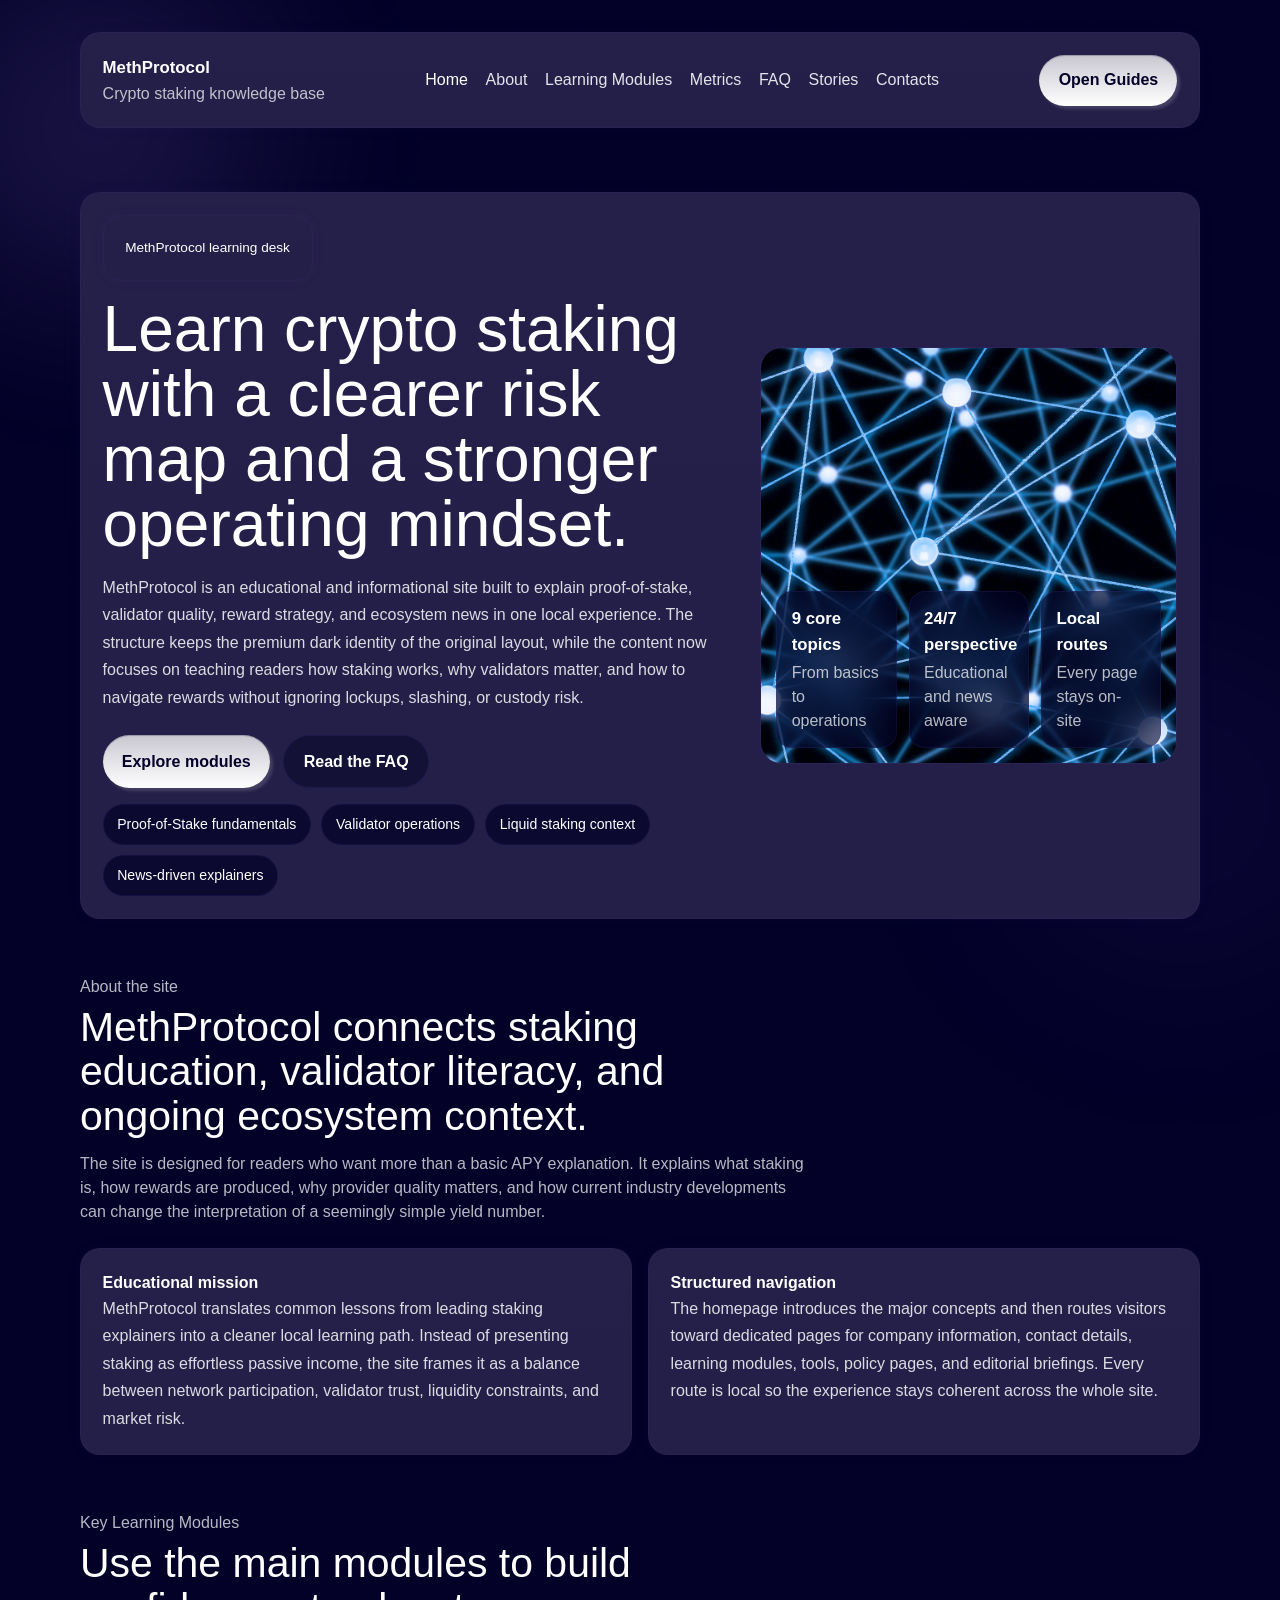
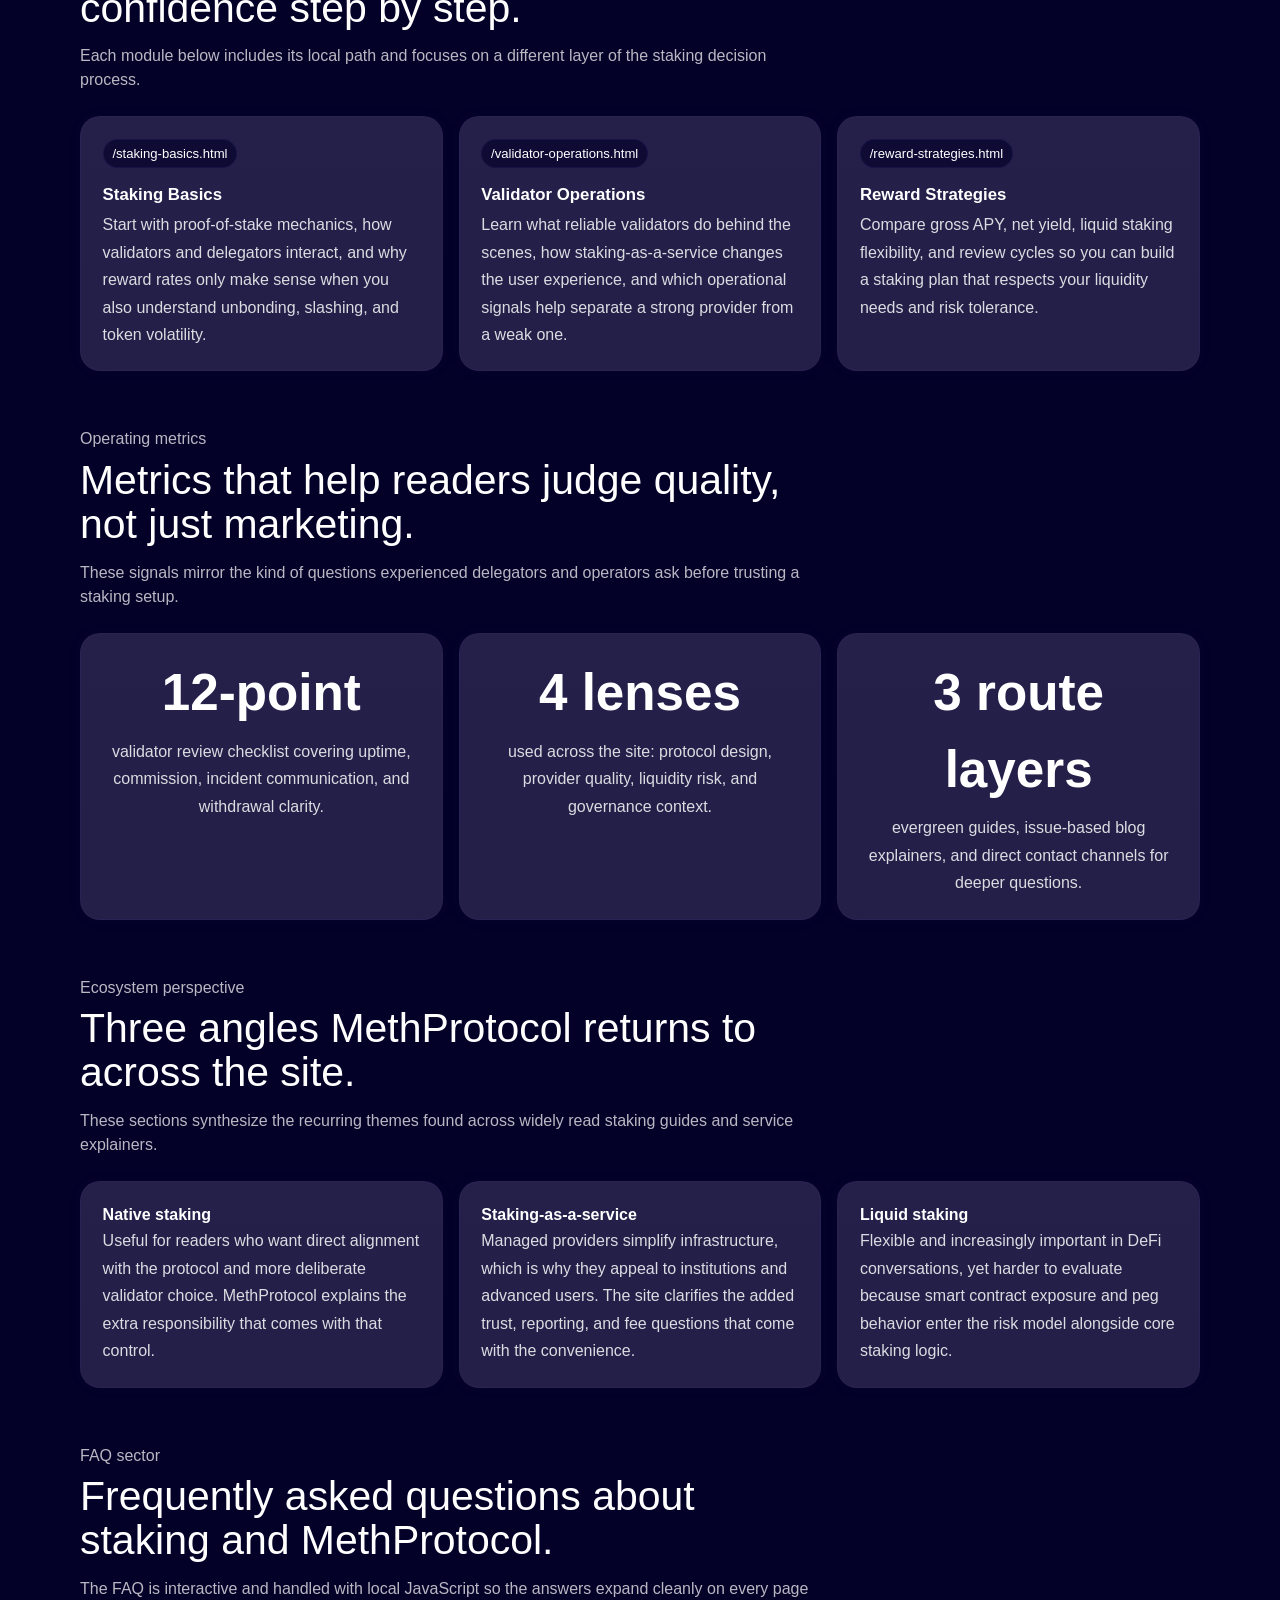
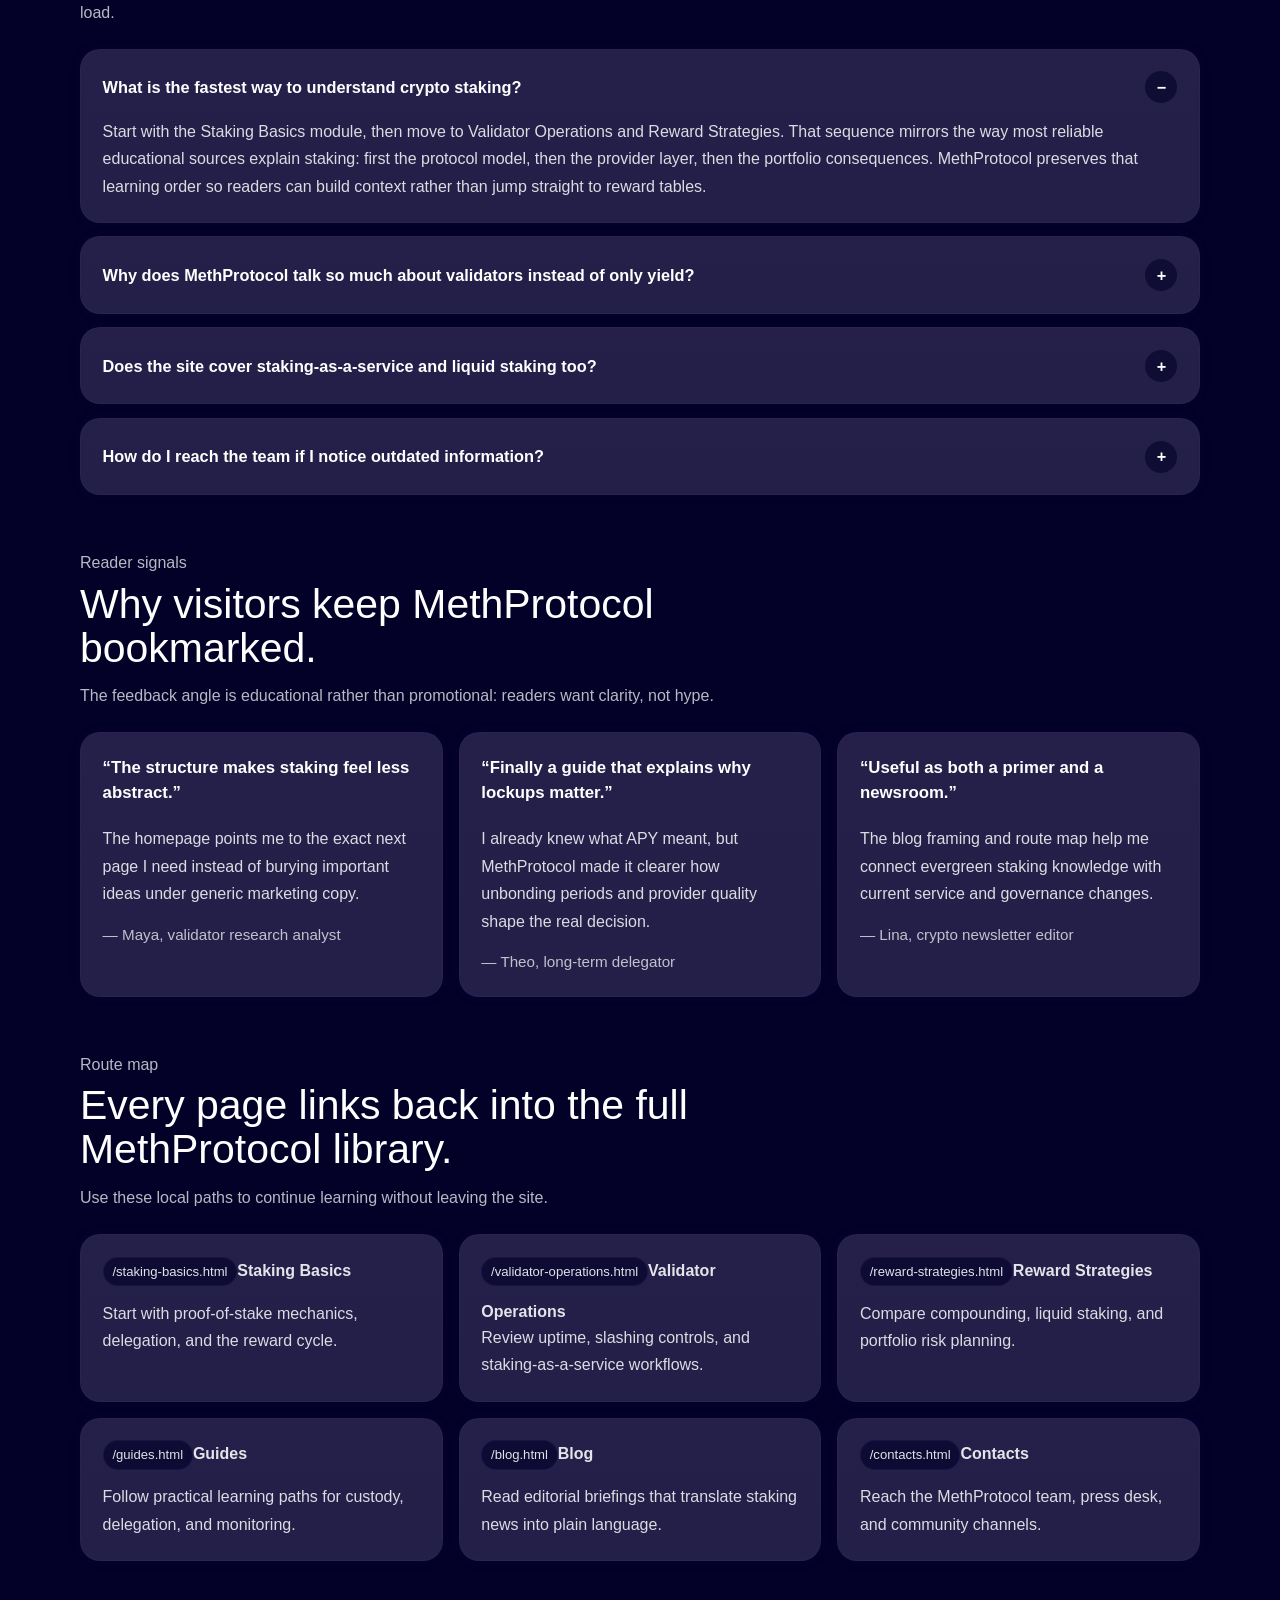
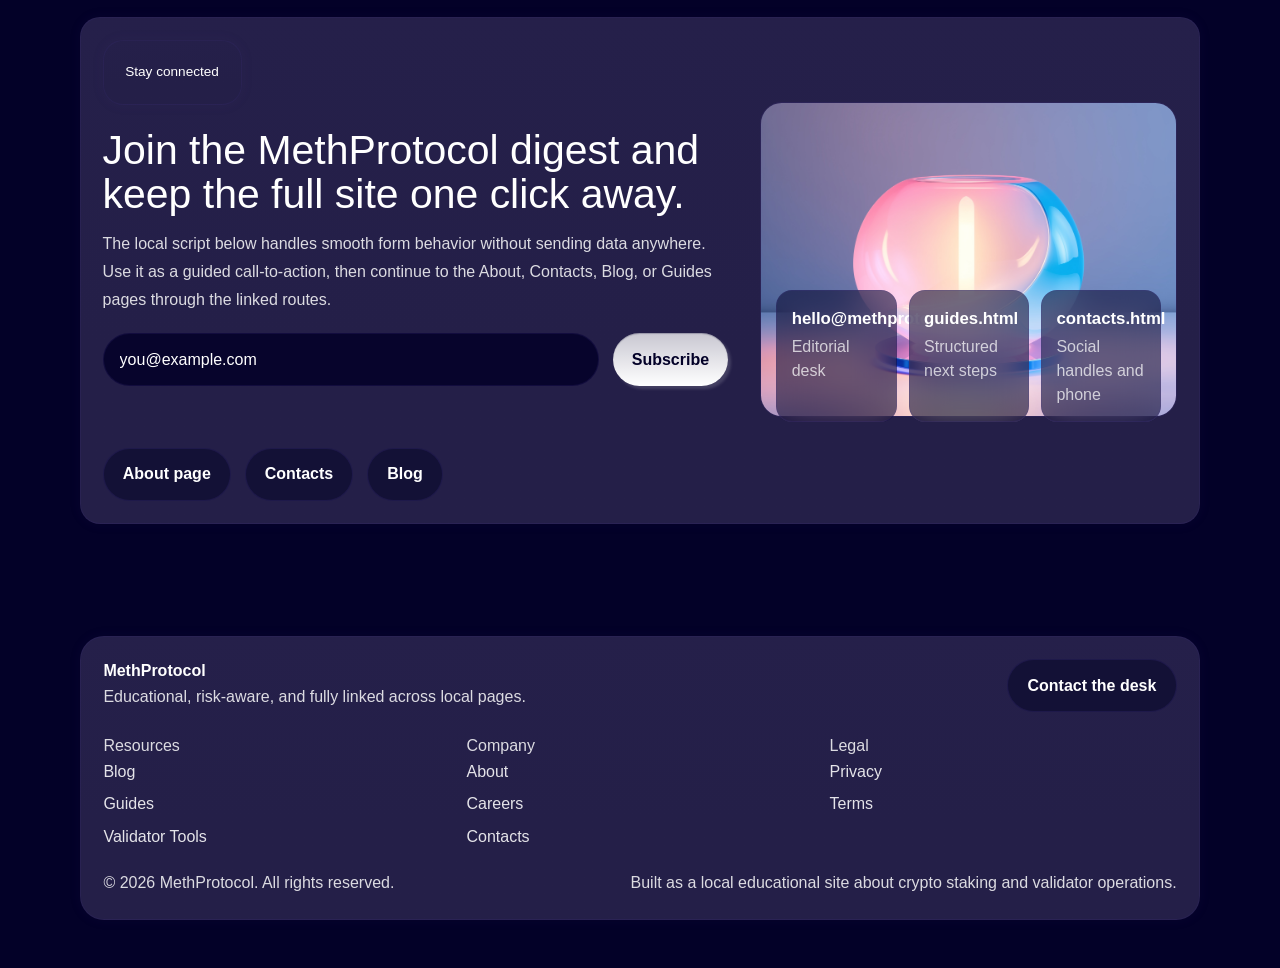
==== commit 569a1868: "Build MethProtocol content pages" ====
--- a/stake2/index.html
+++ b/stake2/index.html
@@ -1,5427 +1,242 @@
-<!DOCTYPE html><html lang="en" data-scrapbook-source="https://3002-iqkqwtskluw5urhve0crh.sandbox.webild.io/" data-scrapbook-create="20260731141820477"><head>
+<!DOCTYPE html>
+<html lang="en">
+<head>
+  <meta charset="UTF-8">
+  <meta name="viewport" content="width=device-width, initial-scale=1.0">
+  <meta name="description" content="MethProtocol is a local educational site about crypto staking, validator operations, and reward strategy.">
+  <title>MethProtocol | Crypto Staking Education</title>
+  <link rel="stylesheet" href="css2.css">
+  <link rel="stylesheet" href="theme.css">
+  <link rel="stylesheet" href="site.css">
+</head>
+<body>
+  <a class="skip-link" href="#main-content">Skip to content</a>
+  <div class="site-shell">
+    <div class="page-grid" aria-hidden="true"></div>
     
-
+<header class="site-nav">
+  <div class="container">
+    <div class="nav-card card">
+      <a class="brand" href="index.html">
+        <strong>MethProtocol</strong>
+        <span class="muted">Crypto staking knowledge base</span>
+      </a>
+      <button class="nav-toggle" type="button" aria-expanded="false" aria-label="Toggle navigation" data-menu-toggle>☰</button>
+      <nav class="nav-links" aria-label="Primary" data-nav-links><a href="index.html">Home</a><a href="about.html">About</a><a href="index.html#modules">Learning Modules</a><a href="index.html#metrics">Metrics</a><a href="index.html#faq">FAQ</a><a href="index.html#stories">Stories</a><a href="contacts.html">Contacts</a></nav>
+      <a class="button primary-button text-primary-cta-text nav-cta" href="guides.html">Open Guides</a>
+    </div>
+  </div>
+</header>
+
+    <main id="main-content">
+      <section class="hero" id="hero">
+        <div class="container">
+          <div class="hero-card card">
+            <div class="hero-copy">
+              <span class="kicker card">MethProtocol learning desk</span>
+              <h1>Learn crypto staking with a clearer risk map and a stronger operating mindset.</h1>
+              <p>MethProtocol is an educational and informational site built to explain proof-of-stake, validator quality, reward strategy, and ecosystem news in one local experience. The structure keeps the premium dark identity of the original layout, while the content now focuses on teaching readers how staking works, why validators matter, and how to navigate rewards without ignoring lockups, slashing, or custody risk.</p>
+              <div class="hero-actions"><a class="button primary-button text-primary-cta-text" href="#modules">Explore modules</a><a class="button secondary-button" href="#faq">Read the FAQ</a></div>
+              <div class="media-strip">
+                <span>Proof-of-Stake fundamentals</span>
+                <span>Validator operations</span>
+                <span>Liquid staking context</span>
+                <span>News-driven explainers</span>
+              </div>
+            </div>
+            <div class="hero-media">
+              <img src="business-network-background-connecting-dots-technology-design_53876-160270.jpg" alt="Abstract network background for MethProtocol">
+              <div class="hero-badge">
+                <div><strong>9 core topics</strong><span class="muted">From basics to operations</span></div>
+                <div><strong>24/7 perspective</strong><span class="muted">Educational and news aware</span></div>
+                <div><strong>Local routes</strong><span class="muted">Every page stays on-site</span></div>
+              </div>
+            </div>
+          </div>
+        </div>
+      </section>
+
+      <section class="section" id="about">
+        <div class="container">
+          <div class="section-head">
+            <span class="eyebrow">About the site</span>
+            <h2>MethProtocol connects staking education, validator literacy, and ongoing ecosystem context.</h2>
+            <p class="muted">The site is designed for readers who want more than a basic APY explanation. It explains what staking is, how rewards are produced, why provider quality matters, and how current industry developments can change the interpretation of a seemingly simple yield number.</p>
+          </div>
+          <div class="section-grid two">
+            <article class="card">
+              <strong>Educational mission</strong>
+              <p>MethProtocol translates common lessons from leading staking explainers into a cleaner local learning path. Instead of presenting staking as effortless passive income, the site frames it as a balance between network participation, validator trust, liquidity constraints, and market risk.</p>
+            </article>
+            <article class="card">
+              <strong>Structured navigation</strong>
+              <p>The homepage introduces the major concepts and then routes visitors toward dedicated pages for company information, contact details, learning modules, tools, policy pages, and editorial briefings. Every route is local so the experience stays coherent across the whole site.</p>
+            </article>
+          </div>
+        </div>
+      </section>
+
+      <section class="section" id="modules">
+        <div class="container">
+          <div class="section-head">
+            <span class="eyebrow">Key Learning Modules</span>
+            <h2>Use the main modules to build confidence step by step.</h2>
+            <p class="muted">Each module below includes its local path and focuses on a different layer of the staking decision process.</p>
+          </div>
+          <div class="card-grid three">
+            <a class="resource-card card" href="staking-basics.html">
+              <span class="route-code">/staking-basics.html</span>
+              <strong>Staking Basics</strong>
+              <p>Start with proof-of-stake mechanics, how validators and delegators interact, and why reward rates only make sense when you also understand unbonding, slashing, and token volatility.</p>
+            </a>
+            <a class="resource-card card" href="validator-operations.html">
+              <span class="route-code">/validator-operations.html</span>
+              <strong>Validator Operations</strong>
+              <p>Learn what reliable validators do behind the scenes, how staking-as-a-service changes the user experience, and which operational signals help separate a strong provider from a weak one.</p>
+            </a>
+            <a class="resource-card card" href="reward-strategies.html">
+              <span class="route-code">/reward-strategies.html</span>
+              <strong>Reward Strategies</strong>
+              <p>Compare gross APY, net yield, liquid staking flexibility, and review cycles so you can build a staking plan that respects your liquidity needs and risk tolerance.</p>
+            </a>
+          </div>
+        </div>
+      </section>
+
+      <section class="section" id="metrics">
+        <div class="container">
+          <div class="section-head">
+            <span class="eyebrow">Operating metrics</span>
+            <h2>Metrics that help readers judge quality, not just marketing.</h2>
+            <p class="muted">These signals mirror the kind of questions experienced delegators and operators ask before trusting a staking setup.</p>
+          </div>
+          <div class="metrics-grid">
+            <article class="metric card"><strong>12-point</strong><p>validator review checklist covering uptime, commission, incident communication, and withdrawal clarity.</p></article>
+            <article class="metric card"><strong>4 lenses</strong><p>used across the site: protocol design, provider quality, liquidity risk, and governance context.</p></article>
+            <article class="metric card"><strong>3 route layers</strong><p>evergreen guides, issue-based blog explainers, and direct contact channels for deeper questions.</p></article>
+          </div>
+        </div>
+      </section>
+
+      <section class="section" id="stories">
+        <div class="container">
+          <div class="section-head">
+            <span class="eyebrow">Ecosystem perspective</span>
+            <h2>Three angles MethProtocol returns to across the site.</h2>
+            <p class="muted">These sections synthesize the recurring themes found across widely read staking guides and service explainers.</p>
+          </div>
+          <div class="card-grid three">
+            <article class="card"><strong>Native staking</strong><p>Useful for readers who want direct alignment with the protocol and more deliberate validator choice. MethProtocol explains the extra responsibility that comes with that control.</p></article>
+            <article class="card"><strong>Staking-as-a-service</strong><p>Managed providers simplify infrastructure, which is why they appeal to institutions and advanced users. The site clarifies the added trust, reporting, and fee questions that come with the convenience.</p></article>
+            <article class="card"><strong>Liquid staking</strong><p>Flexible and increasingly important in DeFi conversations, yet harder to evaluate because smart contract exposure and peg behavior enter the risk model alongside core staking logic.</p></article>
+          </div>
+        </div>
+      </section>
+
+      <section class="section" id="faq">
+        <div class="container">
+          <div class="section-head">
+            <span class="eyebrow">FAQ sector</span>
+            <h2>Frequently asked questions about staking and MethProtocol.</h2>
+            <p class="muted">The FAQ is interactive and handled with local JavaScript so the answers expand cleanly on every page load.</p>
+          </div>
+          <div class="faq-list">
+            <article class="faq-item card">
+              <button class="faq-question" type="button" aria-expanded="true" data-faq-button><span>What is the fastest way to understand crypto staking?</span><span class="faq-icon" data-faq-symbol>−</span></button>
+              <div class="faq-answer" data-faq-answer><p>Start with the Staking Basics module, then move to Validator Operations and Reward Strategies. That sequence mirrors the way most reliable educational sources explain staking: first the protocol model, then the provider layer, then the portfolio consequences. MethProtocol preserves that learning order so readers can build context rather than jump straight to reward tables.</p></div>
+            </article>
+            <article class="faq-item card">
+              <button class="faq-question" type="button" aria-expanded="false" data-faq-button><span>Why does MethProtocol talk so much about validators instead of only yield?</span><span class="faq-icon" data-faq-symbol>+</span></button>
+              <div class="faq-answer" data-faq-answer hidden><p>Validator quality affects uptime, slashing risk, communication quality, and the consistency of your real staking outcome. A high headline APY can still disappoint if the provider is unreliable or if the network rules make exits slow. That is why MethProtocol treats operational literacy as part of staking education, not an advanced optional topic.</p></div>
+            </article>
+            <article class="faq-item card">
+              <button class="faq-question" type="button" aria-expanded="false" data-faq-button><span>Does the site cover staking-as-a-service and liquid staking too?</span><span class="faq-icon" data-faq-symbol>+</span></button>
+              <div class="faq-answer" data-faq-answer hidden><p>Yes. The home page introduces those models, while the dedicated modules and guides explain how they change the trust stack, fee structure, and liquidity profile. The goal is to help readers compare approaches without treating any one model as universally superior.</p></div>
+            </article>
+            <article class="faq-item card">
+              <button class="faq-question" type="button" aria-expanded="false" data-faq-button><span>How do I reach the team if I notice outdated information?</span><span class="faq-icon" data-faq-symbol>+</span></button>
+              <div class="faq-answer" data-faq-answer hidden><p>Open the Contacts page and use the editorial inbox or community channels. Include the page path, the network or provider involved, and the change you think should be reviewed. That gives the MethProtocol team enough context to verify the issue quickly.</p></div>
+            </article>
+          </div>
+        </div>
+      </section>
+
+      <section class="section">
+        <div class="container">
+          <div class="section-head">
+            <span class="eyebrow">Reader signals</span>
+            <h2>Why visitors keep MethProtocol bookmarked.</h2>
+            <p class="muted">The feedback angle is educational rather than promotional: readers want clarity, not hype.</p>
+          </div>
+          <div class="quote-grid">
+            <article class="quote card"><strong>“The structure makes staking feel less abstract.”</strong><p>The homepage points me to the exact next page I need instead of burying important ideas under generic marketing copy.</p><footer>— Maya, validator research analyst</footer></article>
+            <article class="quote card"><strong>“Finally a guide that explains why lockups matter.”</strong><p>I already knew what APY meant, but MethProtocol made it clearer how unbonding periods and provider quality shape the real decision.</p><footer>— Theo, long-term delegator</footer></article>
+            <article class="quote card"><strong>“Useful as both a primer and a newsroom.”</strong><p>The blog framing and route map help me connect evergreen staking knowledge with current service and governance changes.</p><footer>— Lina, crypto newsletter editor</footer></article>
+          </div>
+        </div>
+      </section>
+
+      
+<section class="section">
+  <div class="container">
+    <div class="section-head">
+      <span class="eyebrow">Route map</span>
+      <h2>Every page links back into the full MethProtocol library.</h2>
+      <p class="muted">Use these local paths to continue learning without leaving the site.</p>
+    </div>
+    <div class="route-list"><a class="route-card card" href="staking-basics.html"><span class="route-code">/staking-basics.html</span><strong>Staking Basics</strong><p>Start with proof-of-stake mechanics, delegation, and the reward cycle.</p></a><a class="route-card card" href="validator-operations.html"><span class="route-code">/validator-operations.html</span><strong>Validator Operations</strong><p>Review uptime, slashing controls, and staking-as-a-service workflows.</p></a><a class="route-card card" href="reward-strategies.html"><span class="route-code">/reward-strategies.html</span><strong>Reward Strategies</strong><p>Compare compounding, liquid staking, and portfolio risk planning.</p></a><a class="route-card card" href="guides.html"><span class="route-code">/guides.html</span><strong>Guides</strong><p>Follow practical learning paths for custody, delegation, and monitoring.</p></a><a class="route-card card" href="blog.html"><span class="route-code">/blog.html</span><strong>Blog</strong><p>Read editorial briefings that translate staking news into plain language.</p></a><a class="route-card card" href="contacts.html"><span class="route-code">/contacts.html</span><strong>Contacts</strong><p>Reach the MethProtocol team, press desk, and community channels.</p></a></div>
+  </div>
+</section>
+
+
+      <section class="section" id="contact">
+        <div class="container">
+          <div class="hero-card card">
+            <div class="hero-copy">
+              <span class="kicker card">Stay connected</span>
+              <h2>Join the MethProtocol digest and keep the full site one click away.</h2>
+              <p>The local script below handles smooth form behavior without sending data anywhere. Use it as a guided call-to-action, then continue to the About, Contacts, Blog, or Guides pages through the linked routes.</p>
+              <form class="newsletter-form" data-newsletter-form>
+                <input type="email" name="email" placeholder="you@example.com" aria-label="Email address">
+                <button class="button primary-button text-primary-cta-text" type="submit">Subscribe</button>
+              </form>
+              <p class="newsletter-message muted" data-newsletter-message></p>
+              <div class="button-row"><a class="button secondary-button" href="about.html">About page</a><a class="button secondary-button" href="contacts.html">Contacts</a><a class="button secondary-button" href="blog.html">Blog</a></div>
+            </div>
+            <div class="hero-media">
+              <img src="digital-art-interior-lamp-design_23-2151153929.jpg" alt="Newsletter visual for MethProtocol">
+              <div class="hero-badge">
+                <div><strong>hello@methprotocol.io</strong><span class="muted">Editorial desk</span></div>
+                <div><strong>guides.html</strong><span class="muted">Structured next steps</span></div>
+                <div><strong>contacts.html</strong><span class="muted">Social handles and phone</span></div>
+              </div>
+            </div>
+          </div>
+        </div>
+      </section>
+    </main>
     
-
-    <meta charset="UTF-8">
-    
-    
-    <link href="css2.css" rel="stylesheet">
-    
-    <meta name="viewport" content="width=device-width, initial-scale=1.0">
-    <title>Webild Components</title>
-  <style type="text/css" data-vite-dev-id="/home/user/projects/cd737914-8edd-44c0-8413-41933ded047d/src/index.css">@import url("css2-1.css");
-@layer properties;
-@layer theme, base, components, utilities;
-@layer theme {
-  :root, :host { --font-serif: ui-serif, Georgia, Cambria, "Times New Roman", Times, serif; --color-red-50: oklch(97.1% 0.013 17.38); --color-red-300: oklch(80.8% 0.114 19.571); --color-red-400: oklch(70.4% 0.191 22.216); --color-red-500: oklch(63.7% 0.237 25.331); --color-red-600: oklch(57.7% 0.245 27.325); --color-amber-500: oklch(76.9% 0.188 70.08); --color-amber-600: oklch(66.6% 0.179 58.318); --color-green-500: oklch(72.3% 0.219 149.579); --color-black: #000; --color-white: #fff; --spacing: 0.25rem; --container-xs: 20rem; --container-sm: 24rem; --container-md: 28rem; --container-lg: 32rem; --container-xl: 36rem; --container-4xl: 56rem; --container-7xl: 80rem; --text-xs: var(--text-xs); --text-xs--line-height: calc(1 / 0.75); --text-sm: var(--text-sm); --text-sm--line-height: calc(1.25 / 0.875); --text-base: var(--text-base); --text-base--line-height: calc(1.5 / 1); --text-lg: var(--text-lg); --text-lg--line-height: calc(1.75 / 1.125); --text-xl: var(--text-xl); --text-xl--line-height: calc(1.75 / 1.25); --text-2xl: var(--text-2xl); --text-2xl--line-height: calc(2 / 1.5); --text-3xl: var(--text-3xl); --text-3xl--line-height: calc(2.25 / 1.875); --text-4xl: var(--text-4xl); --text-4xl--line-height: calc(2.5 / 2.25); --text-5xl: var(--text-5xl); --text-5xl--line-height: 1; --text-6xl: var(--text-6xl); --text-6xl--line-height: 1; --text-7xl: var(--text-7xl); --text-7xl--line-height: 1; --text-8xl: var(--text-8xl); --text-8xl--line-height: 1; --text-9xl: var(--text-9xl); --text-9xl--line-height: 1; --font-weight-normal: 400; --font-weight-medium: 500; --font-weight-semibold: 600; --font-weight-bold: 700; --tracking-tight: -0.025em; --tracking-wide: 0.025em; --tracking-widest: 0.1em; --leading-tight: 1.25; --leading-snug: 1.375; --leading-normal: 1.5; --leading-relaxed: 1.625; --radius-xl: 0.75rem; --radius-2xl: 1rem; --radius-3xl: 1.5rem; --radius-4xl: 2rem; --drop-shadow-lg: 0 4px 4px rgb(0 0 0 / 0.15); --drop-shadow-2xl: 0 25px 25px rgb(0 0 0 / 0.15); --ease-out: cubic-bezier(0, 0, 0.2, 1); --ease-in-out: cubic-bezier(0.4, 0, 0.2, 1); --animate-spin: spin 1s linear infinite; --animate-pulse: pulse 2s cubic-bezier(0.4, 0, 0.6, 1) infinite; --blur-xs: 4px; --blur-sm: 8px; --blur-md: 12px; --blur-lg: 16px; --blur-xl: 24px; --blur-3xl: 64px; --perspective-distant: 1200px; --aspect-video: 16 / 9; --default-transition-duration: 150ms; --default-transition-timing-function: cubic-bezier(0.4, 0, 0.2, 1); --default-font-family: 'Inter Tight', sans-serif; --default-mono-font-family: monospace; --radius: var(--radius); --color-background: var(--background); --color-card: var(--card); --color-foreground: var(--foreground); --color-primary-cta: var(--primary-cta); --color-primary-cta-text: var(--primary-cta-text); --color-secondary-cta: var(--secondary-cta); --color-accent: var(--accent); --color-background-accent: var(--background-accent); --width-content-width: var(--width-content-width); --width-carousel-padding: var(--width-carousel-padding); --width-carousel-padding-controls: var(--width-carousel-padding-controls); --width-carousel-item-2: var(--width-carousel-item-2); --width-carousel-item-3: var(--width-carousel-item-3); --width-carousel-item-4: var(--width-carousel-item-4); --text-2xs: var(--text-2xs); }
-}
-@layer base {
-  *, ::after, ::before, ::backdrop, ::file-selector-button { box-sizing: border-box; margin: 0px; padding: 0px; border: 0px solid; }
-  html, :host { line-height: 1.5; tab-size: 4; font-family: var(--default-font-family, ui-sans-serif, system-ui, sans-serif, "Apple Color Emoji", "Segoe UI Emoji", "Segoe UI Symbol", "Noto Color Emoji"); font-feature-settings: var(--default-font-feature-settings, normal); font-variation-settings: var(--default-font-variation-settings, normal); }
-  hr { height: 0px; color: inherit; border-top-width: 1px; }
-  abbr:where([title]) { text-decoration: underline dotted; }
-  h1, h2, h3, h4, h5, h6 { font-size: inherit; font-weight: inherit; }
-  a { color: inherit; text-decoration: inherit; }
-  b, strong { font-weight: bolder; }
-  code, kbd, samp, pre { font-family: var(--default-mono-font-family, ui-monospace, SFMono-Regular, Menlo, Monaco, Consolas, "Liberation Mono", "Courier New", monospace); font-feature-settings: var(--default-mono-font-feature-settings, normal); font-variation-settings: var(--default-mono-font-variation-settings, normal); font-size: 1em; }
-  small { font-size: 80%; }
-  sub, sup { font-size: 75%; line-height: 0; position: relative; vertical-align: baseline; }
-  sub { bottom: -0.25em; }
-  sup { top: -0.5em; }
-  table { text-indent: 0px; border-color: inherit; border-collapse: collapse; }
-  :focus-visible { outline: auto; }
-  progress { vertical-align: baseline; }
-  summary { display: list-item; }
-  ol, ul, menu { list-style: none; }
-  img, svg, video, canvas, audio, iframe, embed, object { display: block; vertical-align: middle; }
-  img, video { max-width: 100%; height: auto; }
-  button, input, select, optgroup, textarea, ::file-selector-button { font: inherit; letter-spacing: inherit; color: inherit; border-radius: 0px; background-color: transparent; opacity: 1; }
-  :where(select:is([multiple], [size])) optgroup { font-weight: bolder; }
-  :where(select:is([multiple], [size])) optgroup option { padding-inline-start: 20px; }
-  ::file-selector-button { margin-inline-end: 4px; }
-  ::placeholder { opacity: 1; }
-  @supports (not (-webkit-appearance: -apple-pay-button)) or (contain-intrinsic-size: 1px) {
-  ::placeholder {
-  color: currentcolor;
-  @supports (color: color-mix(in lab, red, red)) {
-  color: color-mix(in oklab, currentcolor, transparent);
-}
-}
-}
-  textarea { resize: vertical; }
-  ::-webkit-search-decoration { appearance: none; }
-  ::-webkit-date-and-time-value { min-height: 1lh; text-align: inherit; }
-  ::-webkit-datetime-edit { display: inline-flex; }
-  ::-webkit-datetime-edit-fields-wrapper { padding: 0px; }
-  ::-webkit-datetime-edit, ::-webkit-datetime-edit-year-field, ::-webkit-datetime-edit-month-field, ::-webkit-datetime-edit-day-field, ::-webkit-datetime-edit-hour-field, ::-webkit-datetime-edit-minute-field, ::-webkit-datetime-edit-second-field, ::-webkit-datetime-edit-millisecond-field, ::-webkit-datetime-edit-meridiem-field { padding-block: 0px; }
-  ::-webkit-calendar-picker-indicator { line-height: 1; }
-  :user-invalid { box-shadow: none; }
-  button, input:where([type="button"], [type="reset"], [type="submit"]), ::file-selector-button { appearance: button; }
-  ::-webkit-inner-spin-button, ::-webkit-outer-spin-button { height: auto; }
-  [hidden]:where(:not([hidden="until-found"])) { display: none !important; }
-}
-@layer utilities {
-  .\@container\/field-group { container: field-group / inline-size; }
-  .pointer-events-auto { pointer-events: auto; }
-  .pointer-events-none { pointer-events: none; }
-  .invisible { visibility: hidden; }
-  .visible { visibility: visible; }
-  .sr-only { position: absolute; width: 1px; height: 1px; padding: 0px; margin: -1px; overflow: hidden; clip-path: inset(50%); white-space: nowrap; border-width: 0px; }
-  .absolute { position: absolute; }
-  .fixed { position: fixed; }
-  .relative { position: relative; }
-  .static { position: static; }
-  .sticky { position: sticky; }
-  .inset-0 { inset: calc(var(--spacing) * 0); }
-  .inset-0\.5 { inset: calc(var(--spacing) * 0.5); }
-  .inset-px { inset: 1px; }
-  .-inset-x-px { inset-inline: -1px; }
-  .inset-x-0 { inset-inline: calc(var(--spacing) * 0); }
-  .inset-x-1 { inset-inline: calc(var(--spacing) * 1); }
-  .inset-x-2 { inset-inline: calc(var(--spacing) * 2); }
-  .inset-x-3 { inset-inline: calc(var(--spacing) * 3); }
-  .inset-x-4 { inset-inline: calc(var(--spacing) * 4); }
-  .inset-x-5 { inset-inline: calc(var(--spacing) * 5); }
-  .inset-x-6 { inset-inline: calc(var(--spacing) * 6); }
-  .inset-y-0 { inset-block: calc(var(--spacing) * 0); }
-  .inset-y-1 { inset-block: calc(var(--spacing) * 1); }
-  .start { inset-inline-start: var(--spacing); }
-  .end { inset-inline-end: var(--spacing); }
-  .-top-2 { top: calc(var(--spacing) * -2); }
-  .-top-3 { top: calc(var(--spacing) * -3); }
-  .-top-7 { top: calc(var(--spacing) * -7); }
-  .-top-12 { top: calc(var(--spacing) * -12); }
-  .-top-\[15\%\] { top: calc(-15%); }
-  .-top-\[252px\] { top: calc(-252px); }
-  .-top-\[352px\] { top: calc(-352px); }
-  .-top-\[400px\] { top: calc(-400px); }
-  .-top-\[571px\] { top: calc(-571px); }
-  .top-0 { top: calc(var(--spacing) * 0); }
-  .top-1 { top: calc(var(--spacing) * 1); }
-  .top-1\.5 { top: calc(var(--spacing) * 1.5); }
-  .top-1\/2 { top: calc(50%); }
-  .top-2 { top: calc(var(--spacing) * 2); }
-  .top-3 { top: calc(var(--spacing) * 3); }
-  .top-3\.5 { top: calc(var(--spacing) * 3.5); }
-  .top-4 { top: calc(var(--spacing) * 4); }
-  .top-5 { top: calc(var(--spacing) * 5); }
-  .top-8 { top: calc(var(--spacing) * 8); }
-  .top-15\/100 { top: calc(15%); }
-  .top-\[-20vh\] { top: -20vh; }
-  .top-\[-30vh\] { top: -30vh; }
-  .top-\[1px\] { top: 1px; }
-  .top-\[5\%\] { top: 5%; }
-  .top-\[25vw\] { top: 25vw; }
-  .top-\[28\%\] { top: 28%; }
-  .top-\[40\%\] { top: 40%; }
-  .top-\[50\%\] { top: 50%; }
-  .top-\[60\%\] { top: 60%; }
-  .top-full { top: 100%; }
-  .-right-2 { right: calc(var(--spacing) * -2); }
-  .-right-3 { right: calc(var(--spacing) * -3); }
-  .-right-12 { right: calc(var(--spacing) * -12); }
-  .-right-\[33vw\] { right: calc(-33vw); }
-  .-right-\[36vw\] { right: calc(-36vw); }
-  .right-0 { right: calc(var(--spacing) * 0); }
-  .right-1 { right: calc(var(--spacing) * 1); }
-  .right-2 { right: calc(var(--spacing) * 2); }
-  .right-3 { right: calc(var(--spacing) * 3); }
-  .right-4 { right: calc(var(--spacing) * 4); }
-  .right-5 { right: calc(var(--spacing) * 5); }
-  .right-6 { right: calc(var(--spacing) * 6); }
-  .right-\[2\.5vw\] { right: 2.5vw; }
-  .right-\[5\%\] { right: 5%; }
-  .right-\[calc\(\(100vw-var\(--width-content-width\)\)\/2\)\] { right: calc((100vw - var(--width-content-width)) / 2); }
-  .right-full { right: 100%; }
-  .-bottom-2 { bottom: calc(var(--spacing) * -2); }
-  .-bottom-3 { bottom: calc(var(--spacing) * -3); }
-  .-bottom-12 { bottom: calc(var(--spacing) * -12); }
-  .-bottom-\[9vh\] { bottom: calc(-9vh); }
-  .-bottom-\[46px\] { bottom: calc(-46px); }
-  .-bottom-\[61vh\] { bottom: calc(-61vh); }
-  .-bottom-\[62vh\] { bottom: calc(-62vh); }
-  .-bottom-\[920px\] { bottom: calc(-920px); }
-  .-bottom-px { bottom: -1px; }
-  .bottom-0 { bottom: calc(var(--spacing) * 0); }
-  .bottom-1 { bottom: calc(var(--spacing) * 1); }
-  .bottom-2 { bottom: calc(var(--spacing) * 2); }
-  .bottom-3 { bottom: calc(var(--spacing) * 3); }
-  .bottom-4 { bottom: calc(var(--spacing) * 4); }
-  .bottom-5 { bottom: calc(var(--spacing) * 5); }
-  .bottom-6 { bottom: calc(var(--spacing) * 6); }
-  .bottom-\[-40vh\] { bottom: -40vh; }
-  .bottom-\[5\%\] { bottom: 5%; }
-  .bottom-\[25vh\] { bottom: 25vh; }
-  .bottom-\[calc\(var\(--spacing-4\)\+var\(--spacing-4\)\)\] { bottom: calc(var(--spacing-4) + var(--spacing-4)); }
-  .bottom-full { bottom: 100%; }
-  .-left-2 { left: calc(var(--spacing) * -2); }
-  .-left-3 { left: calc(var(--spacing) * -3); }
-  .-left-7 { left: calc(var(--spacing) * -7); }
-  .-left-12 { left: calc(var(--spacing) * -12); }
-  .-left-\[15\%\] { left: calc(-15%); }
-  .-left-\[33vw\] { left: calc(-33vw); }
-  .-left-\[36vw\] { left: calc(-36vw); }
-  .-left-\[373px\] { left: calc(-373px); }
-  .-left-full { left: -100%; }
-  .left-0 { left: calc(var(--spacing) * 0); }
-  .left-1 { left: calc(var(--spacing) * 1); }
-  .left-1\/2 { left: calc(50%); }
-  .left-2 { left: calc(var(--spacing) * 2); }
-  .left-3 { left: calc(var(--spacing) * 3); }
-  .left-4 { left: calc(var(--spacing) * 4); }
-  .left-5 { left: calc(var(--spacing) * 5); }
-  .left-6 { left: calc(var(--spacing) * 6); }
-  .left-\[2vw\] { left: 2vw; }
-  .left-\[5\%\] { left: 5%; }
-  .left-\[50\%\] { left: 50%; }
-  .left-\[calc\(\(100vw-var\(--width-content-width\)\)\/2\)\] { left: calc((100vw - var(--width-content-width)) / 2); }
-  .left-\[calc\(50\%-7\.5px\)\] { left: calc(50% - 7.5px); }
-  .left-\[calc\(50\%-10px\)\] { left: calc(50% - 10px); }
-  .left-\[calc\(50\%-17\.5px\)\] { left: calc(50% - 17.5px); }
-  .left-\[calc\(50\%-20px\)\] { left: calc(50% - 20px); }
-  .left-\[calc\(50\%-432\.5px\)\] { left: calc(50% - 432.5px); }
-  .left-\[calc\(50\%-599px\)\] { left: calc(50% - 599px); }
-  .left-\[calc\(var\(--vw-1\)\*2\)\] { left: calc(var(--vw-1) * 2); }
-  .left-full { left: 100%; }
-  .isolate { isolation: isolate; }
-  .-z-10 { z-index: calc(-10); }
-  .z-0 { z-index: 0; }
-  .z-1 { z-index: 1; }
-  .z-2 { z-index: 2; }
-  .z-10 { z-index: 10; }
-  .z-20 { z-index: 20; }
-  .z-30 { z-index: 30; }
-  .z-40 { z-index: 40; }
-  .z-50 { z-index: 50; }
-  .z-100 { z-index: 100; }
-  .z-110 { z-index: 110; }
-  .z-999 { z-index: 999; }
-  .z-1000 { z-index: 1000; }
-  .z-1001 { z-index: 1001; }
-  .z-99999 { z-index: 99999; }
-  .z-\[1\] { z-index: 1; }
-  .z-\[100\] { z-index: 100; }
-  .z-\[99999\] { z-index: 99999; }
-  .order-1 { order: 1; }
-  .order-2 { order: 2; }
-  .order-first { order: -9999; }
-  .order-last { order: 9999; }
-  .col-span-1 { grid-column: span 1 / span 1; }
-  .col-start-1 { grid-column-start: 1; }
-  .row-start-1 { grid-row-start: 1; }
-  .container {
-  width: 100%;
-  @media (width >= 40rem) {
-  max-width: 40rem;
-}
-  @media (width >= 48rem) {
-  max-width: 48rem;
-}
-  @media (width >= 64rem) {
-  max-width: 64rem;
-}
-  @media (width >= 80rem) {
-  max-width: 80rem;
-}
-  @media (width >= 96rem) {
-  max-width: 96rem;
-}
-}
-  .\!m-0 { margin: calc(var(--spacing) * 0)  !important; }
-  .m-0 { margin: calc(var(--spacing) * 0); }
-  .m-1 { margin: calc(var(--spacing) * 1); }
-  .m-8 { margin: calc(var(--spacing) * 8); }
-  .m-9 { margin: calc(var(--spacing) * 9); }
-  .m-10 { margin: calc(var(--spacing) * 10); }
-  .m-12 { margin: calc(var(--spacing) * 12); }
-  .m-16 { margin: calc(var(--spacing) * 16); }
-  .-mx-1 { margin-inline: calc(var(--spacing) * -1); }
-  .-mx-\[4\%\] { margin-inline: calc(-4%); }
-  .mx-1 { margin-inline: calc(var(--spacing) * 1); }
-  .mx-2 { margin-inline: calc(var(--spacing) * 2); }
-  .mx-3 { margin-inline: calc(var(--spacing) * 3); }
-  .mx-3\.5 { margin-inline: calc(var(--spacing) * 3.5); }
-  .mx-\[0\.25em\] { margin-inline: 0.25em; }
-  .mx-auto { margin-inline: auto; }
-  .-my-2 { margin-block: calc(var(--spacing) * -2); }
-  .my-0 { margin-block: calc(var(--spacing) * 0); }
-  .my-0\.5 { margin-block: calc(var(--spacing) * 0.5); }
-  .my-1 { margin-block: calc(var(--spacing) * 1); }
-  .my-4 { margin-block: calc(var(--spacing) * 4); }
-  .my-5 { margin-block: calc(var(--spacing) * 5); }
-  .my-8 { margin-block: calc(var(--spacing) * 8); }
-  .my-20 { margin-block: calc(var(--spacing) * 20); }
-  .-mt-1 { margin-top: calc(var(--spacing) * -1); }
-  .-mt-4 { margin-top: calc(var(--spacing) * -4); }
-  .-mt-5 { margin-top: calc(var(--spacing) * -5); }
-  .mt-0\.5 { margin-top: calc(var(--spacing) * 0.5); }
-  .mt-0\.75 { margin-top: calc(var(--spacing) * 0.75); }
-  .mt-1 { margin-top: calc(var(--spacing) * 1); }
-  .mt-1\.5 { margin-top: calc(var(--spacing) * 1.5); }
-  .mt-2 { margin-top: calc(var(--spacing) * 2); }
-  .mt-3 { margin-top: calc(var(--spacing) * 3); }
-  .mt-4 { margin-top: calc(var(--spacing) * 4); }
-  .mt-5 { margin-top: calc(var(--spacing) * 5); }
-  .mt-6 { margin-top: calc(var(--spacing) * 6); }
-  .mt-8 { margin-top: calc(var(--spacing) * 8); }
-  .mt-12 { margin-top: calc(var(--spacing) * 12); }
-  .mt-20 { margin-top: calc(var(--spacing) * 20); }
-  .mt-24 { margin-top: calc(var(--spacing) * 24); }
-  .mt-\[-0\.25em\] { margin-top: -0.25em; }
-  .mt-auto { margin-top: auto; }
-  .mr-1 { margin-right: calc(var(--spacing) * 1); }
-  .mr-2 { margin-right: calc(var(--spacing) * 2); }
-  .mr-3 { margin-right: calc(var(--spacing) * 3); }
-  .mr-5 { margin-right: calc(var(--spacing) * 5); }
-  .-mb-\[0\.1em\] { margin-bottom: calc(-0.1em); }
-  .mb-0\.5 { margin-bottom: calc(var(--spacing) * 0.5); }
-  .mb-1 { margin-bottom: calc(var(--spacing) * 1); }
-  .mb-2 { margin-bottom: calc(var(--spacing) * 2); }
-  .mb-3 { margin-bottom: calc(var(--spacing) * 3); }
-  .mb-4 { margin-bottom: calc(var(--spacing) * 4); }
-  .mb-5 { margin-bottom: calc(var(--spacing) * 5); }
-  .mb-6 { margin-bottom: calc(var(--spacing) * 6); }
-  .mb-8 { margin-bottom: calc(var(--spacing) * 8); }
-  .mb-10 { margin-bottom: calc(var(--spacing) * 10); }
-  .mb-20 { margin-bottom: calc(var(--spacing) * 20); }
-  .-ml-3 { margin-left: calc(var(--spacing) * -3); }
-  .-ml-4 { margin-left: calc(var(--spacing) * -4); }
-  .-ml-5 { margin-left: calc(var(--spacing) * -5); }
-  .-ml-15 { margin-left: calc(var(--spacing) * -15); }
-  .ml-1 { margin-left: calc(var(--spacing) * 1); }
-  .ml-2 { margin-left: calc(var(--spacing) * 2); }
-  .ml-4 { margin-left: calc(var(--spacing) * 4); }
-  .ml-auto { margin-left: auto; }
-  .line-clamp-2 { overflow: hidden; display: -webkit-box; -moz-box-orient: vertical; -webkit-line-clamp: 2; }
-  .line-clamp-3 { overflow: hidden; display: -webkit-box; -moz-box-orient: vertical; -webkit-line-clamp: 3; }
-  .block { display: block; }
-  .flex { display: flex; }
-  .grid { display: grid; }
-  .hidden { display: none; }
-  .inline { display: inline; }
-  .inline-block { display: inline-block; }
-  .inline-flex { display: inline-flex; }
-  .table { display: table; }
-  .aspect-2\/1 { aspect-ratio: 2 / 1; }
-  .aspect-3\/2 { aspect-ratio: 3 / 2; }
-  .aspect-3\/4 { aspect-ratio: 3 / 4; }
-  .aspect-4\/3 { aspect-ratio: 4 / 3; }
-  .aspect-4\/5 { aspect-ratio: 4 / 5; }
-  .aspect-5\/6 { aspect-ratio: 5 / 6; }
-  .aspect-6\/7 { aspect-ratio: 6 / 7; }
-  .aspect-9\/16 { aspect-ratio: 9 / 16; }
-  .aspect-square { aspect-ratio: 1 / 1; }
-  .aspect-video { aspect-ratio: var(--aspect-video); }
-  .size-1\/2 { width: calc(50%); height: calc(50%); }
-  .size-2 { width: calc(var(--spacing) * 2); height: calc(var(--spacing) * 2); }
-  .size-2\.5 { width: calc(var(--spacing) * 2.5); height: calc(var(--spacing) * 2.5); }
-  .size-3 { width: calc(var(--spacing) * 3); height: calc(var(--spacing) * 3); }
-  .size-3\.5 { width: calc(var(--spacing) * 3.5); height: calc(var(--spacing) * 3.5); }
-  .size-4 { width: calc(var(--spacing) * 4); height: calc(var(--spacing) * 4); }
-  .size-4\/10 { width: calc(40%); height: calc(40%); }
-  .size-5 { width: calc(var(--spacing) * 5); height: calc(var(--spacing) * 5); }
-  .size-6 { width: calc(var(--spacing) * 6); height: calc(var(--spacing) * 6); }
-  .size-7 { width: calc(var(--spacing) * 7); height: calc(var(--spacing) * 7); }
-  .size-8 { width: calc(var(--spacing) * 8); height: calc(var(--spacing) * 8); }
-  .size-9 { width: calc(var(--spacing) * 9); height: calc(var(--spacing) * 9); }
-  .size-10 { width: calc(var(--spacing) * 10); height: calc(var(--spacing) * 10); }
-  .size-12 { width: calc(var(--spacing) * 12); height: calc(var(--spacing) * 12); }
-  .size-14 { width: calc(var(--spacing) * 14); height: calc(var(--spacing) * 14); }
-  .size-16 { width: calc(var(--spacing) * 16); height: calc(var(--spacing) * 16); }
-  .size-18 { width: calc(var(--spacing) * 18); height: calc(var(--spacing) * 18); }
-  .size-20 { width: calc(var(--spacing) * 20); height: calc(var(--spacing) * 20); }
-  .size-22 { width: calc(var(--spacing) * 22); height: calc(var(--spacing) * 22); }
-  .size-24 { width: calc(var(--spacing) * 24); height: calc(var(--spacing) * 24); }
-  .size-40 { width: calc(var(--spacing) * 40); height: calc(var(--spacing) * 40); }
-  .size-60 { width: calc(var(--spacing) * 60); height: calc(var(--spacing) * 60); }
-  .size-80 { width: calc(var(--spacing) * 80); height: calc(var(--spacing) * 80); }
-  .size-100 { width: calc(var(--spacing) * 100); height: calc(var(--spacing) * 100); }
-  .size-\[--cell-size\] { }
-  .size-\[1em\] { width: 1em; height: 1em; }
-  .size-full { width: 100%; height: 100%; }
-  .h-\(--text-7xl\) { height: var(--text-7xl); }
-  .h-\(--text-base\) { height: var(--text-base); }
-  .h-\(--text-sm\) { height: var(--text-sm); }
-  .h-\(--text-xl\) { height: var(--text-xl); }
-  .h-0\.5 { height: calc(var(--spacing) * 0.5); }
-  .h-1 { height: calc(var(--spacing) * 1); }
-  .h-1\.5 { height: calc(var(--spacing) * 1.5); }
-  .h-1\/2 { height: calc(50%); }
-  .h-1\/3 { height: calc(33.3333%); }
-  .h-2 { height: calc(var(--spacing) * 2); }
-  .h-2\.5 { height: calc(var(--spacing) * 2.5); }
-  .h-2\/5 { height: calc(40%); }
-  .h-3 { height: calc(var(--spacing) * 3); }
-  .h-3\.5 { height: calc(var(--spacing) * 3.5); }
-  .h-4 { height: calc(var(--spacing) * 4); }
-  .h-4\/5 { height: calc(80%); }
-  .h-5 { height: calc(var(--spacing) * 5); }
-  .h-5\/10 { height: calc(50%); }
-  .h-6 { height: calc(var(--spacing) * 6); }
-  .h-7 { height: calc(var(--spacing) * 7); }
-  .h-8 { height: calc(var(--spacing) * 8); }
-  .h-9 { height: calc(var(--spacing) * 9); }
-  .h-10 { height: calc(var(--spacing) * 10); }
-  .h-11 { height: calc(var(--spacing) * 11); }
-  .h-12 { height: calc(var(--spacing) * 12); }
-  .h-13 { height: calc(var(--spacing) * 13); }
-  .h-14 { height: calc(var(--spacing) * 14); }
-  .h-15 { height: calc(var(--spacing) * 15); }
-  .h-20 { height: calc(var(--spacing) * 20); }
-  .h-30 { height: calc(var(--spacing) * 30); }
-  .h-36 { height: calc(var(--spacing) * 36); }
-  .h-48 { height: calc(var(--spacing) * 48); }
-  .h-60 { height: calc(var(--spacing) * 60); }
-  .h-70\/100 { height: calc(70%); }
-  .h-72 { height: calc(var(--spacing) * 72); }
-  .h-80 { height: calc(var(--spacing) * 80); }
-  .h-90 { height: calc(var(--spacing) * 90); }
-  .h-96 { height: calc(var(--spacing) * 96); }
-  .h-100 { height: calc(var(--spacing) * 100); }
-  .h-150 { height: calc(var(--spacing) * 150); }
-  .h-\[--cell-size\] { }
-  .h-\[1em\] { height: 1em; }
-  .h-\[1px\] { height: 1px; }
-  .h-\[12vh\] { height: 12vh; }
-  .h-\[20em\] { height: 20em; }
-  .h-\[50svh\] { height: 50svh; }
-  .h-\[50vh\] { height: 50vh; }
-  .h-\[70vh\] { height: 70vh; }
-  .h-\[90svh\] { height: 90svh; }
-  .h-\[92px\] { height: 92px; }
-  .h-\[105vh\] { height: 105vh; }
-  .h-\[110vh\] { height: 110vh; }
-  .h-\[120\%\] { height: 120%; }
-  .h-\[129vh\] { height: 129vh; }
-  .h-\[130\%\] { height: 130%; }
-  .h-\[140vw\] { height: 140vw; }
-  .h-\[150vh\] { height: 150vh; }
-  .h-\[150vw\] { height: 150vw; }
-  .h-\[179vh\] { height: 179vh; }
-  .h-\[300vh\] { height: 300vh; }
-  .h-\[450px\] { height: 450px; }
-  .h-\[929px\] { height: 929px; }
-  .h-\[calc\(var\(--text-base\)\*1\.25\)\] { height: calc(var(--text-base) * 1.25); }
-  .h-\[var\(--radix-navigation-menu-viewport-height\)\] { height: var(--radix-navigation-menu-viewport-height); }
-  .h-\[var\(--radix-select-trigger-height\)\] { height: var(--radix-select-trigger-height); }
-  .h-auto { height: auto; }
-  .h-fit { height: fit-content; }
-  .h-full { height: 100%; }
-  .h-max { height: max-content; }
-  .h-px { height: 1px; }
-  .h-screen { height: 100vh; }
-  .h-svh { height: 100svh; }
-  .max-h-96 { max-height: calc(var(--spacing) * 96); }
-  .max-h-\[--radix-context-menu-content-available-height\] { }
-  .max-h-\[300px\] { max-height: 300px; }
-  .max-h-\[var\(--radix-dropdown-menu-content-available-height\)\] { max-height: var(--radix-dropdown-menu-content-available-height); }
-  .max-h-screen { max-height: 100vh; }
-  .min-h-0 { min-height: calc(var(--spacing) * 0); }
-  .min-h-8 { min-height: calc(var(--spacing) * 8); }
-  .min-h-9 { min-height: calc(var(--spacing) * 9); }
-  .min-h-10 { min-height: calc(var(--spacing) * 10); }
-  .min-h-24 { min-height: calc(var(--spacing) * 24); }
-  .min-h-60 { min-height: calc(var(--spacing) * 60); }
-  .min-h-70 { min-height: calc(var(--spacing) * 70); }
-  .min-h-80 { min-height: calc(var(--spacing) * 80); }
-  .min-h-100 { min-height: calc(var(--spacing) * 100); }
-  .min-h-\[60px\] { min-height: 60px; }
-  .min-h-\[80px\] { min-height: 80px; }
-  .min-h-svh { min-height: 100svh; }
-  .w-0 { width: calc(var(--spacing) * 0); }
-  .w-0\.5 { width: calc(var(--spacing) * 0.5); }
-  .w-1 { width: calc(var(--spacing) * 1); }
-  .w-1\/2 { width: calc(50%); }
-  .w-1\/3 { width: calc(33.3333%); }
-  .w-2 { width: calc(var(--spacing) * 2); }
-  .w-2\.5 { width: calc(var(--spacing) * 2.5); }
-  .w-2\/5 { width: calc(40%); }
-  .w-3 { width: calc(var(--spacing) * 3); }
-  .w-3\.5 { width: calc(var(--spacing) * 3.5); }
-  .w-3\/4 { width: calc(75%); }
-  .w-3\/5 { width: calc(60%); }
-  .w-4 { width: calc(var(--spacing) * 4); }
-  .w-4\/5 { width: calc(80%); }
-  .w-5 { width: calc(var(--spacing) * 5); }
-  .w-6 { width: calc(var(--spacing) * 6); }
-  .w-6\/10 { width: calc(60%); }
-  .w-7 { width: calc(var(--spacing) * 7); }
-  .w-7xl { width: var(--container-7xl); }
-  .w-8 { width: calc(var(--spacing) * 8); }
-  .w-9 { width: calc(var(--spacing) * 9); }
-  .w-9\/10 { width: calc(90%); }
-  .w-10 { width: calc(var(--spacing) * 10); }
-  .w-11 { width: calc(var(--spacing) * 11); }
-  .w-12 { width: calc(var(--spacing) * 12); }
-  .w-14 { width: calc(var(--spacing) * 14); }
-  .w-20 { width: calc(var(--spacing) * 20); }
-  .w-24 { width: calc(var(--spacing) * 24); }
-  .w-25\/100 { width: calc(25%); }
-  .w-28 { width: calc(var(--spacing) * 28); }
-  .w-48 { width: calc(var(--spacing) * 48); }
-  .w-60 { width: calc(var(--spacing) * 60); }
-  .w-64 { width: calc(var(--spacing) * 64); }
-  .w-65\/100 { width: calc(65%); }
-  .w-72 { width: calc(var(--spacing) * 72); }
-  .w-75\/100 { width: calc(75%); }
-  .w-80 { width: calc(var(--spacing) * 80); }
-  .w-95\/100 { width: calc(95%); }
-  .w-96 { width: calc(var(--spacing) * 96); }
-  .w-100 { width: calc(var(--spacing) * 100); }
-  .w-\[--cell-size\] { }
-  .w-\[--sidebar-width\] { }
-  .w-\[1px\] { width: 1px; }
-  .w-\[9vw\] { width: 9vw; }
-  .w-\[10vw\] { width: 10vw; }
-  .w-\[12\.5vw\] { width: 12.5vw; }
-  .w-\[15em\] { width: 15em; }
-  .w-\[15px\] { width: 15px; }
-  .w-\[15vw\] { width: 15vw; }
-  .w-\[20px\] { width: 20px; }
-  .w-\[23\%\] { width: 23%; }
-  .w-\[35\%\] { width: 35%; }
-  .w-\[35px\] { width: 35px; }
-  .w-\[40px\] { width: 40px; }
-  .w-\[45vw\] { width: 45vw; }
-  .w-\[49vw\] { width: 49vw; }
-  .w-\[50vw\] { width: 50vw; }
-  .w-\[55\%\] { width: 55%; }
-  .w-\[70\%\] { width: 70%; }
-  .w-\[100px\] { width: 100px; }
-  .w-\[120vw\] { width: 120vw; }
-  .w-\[130\%\] { width: 130%; }
-  .w-\[150vw\] { width: 150vw; }
-  .w-\[160px\] { width: 160px; }
-  .w-\[865px\] { width: 865px; }
-  .w-\[1142px\] { width: 1142px; }
-  .w-\[1198px\] { width: 1198px; }
-  .w-auto { width: auto; }
-  .w-carousel-item-3 { width: var(--width-carousel-item-3); }
-  .w-carousel-item-4 { width: var(--width-carousel-item-4); }
-  .w-carousel-padding { width: var(--width-carousel-padding); }
-  .w-carousel-padding-controls { width: var(--width-carousel-padding-controls); }
-  .w-content-width { width: var(--width-content-width); }
-  .w-fit { width: fit-content; }
-  .w-full { width: 100%; }
-  .w-lg { width: var(--container-lg); }
-  .w-max { width: max-content; }
-  .w-md { width: var(--container-md); }
-  .w-px { width: 1px; }
-  .w-screen { width: 100vw; }
-  .w-xs { width: var(--container-xs); }
-  .max-w-3\/4 { max-width: calc(75%); }
-  .max-w-9\/10 { max-width: calc(90%); }
-  .max-w-\[--skeleton-width\] { }
-  .max-w-\[82px\] { max-width: 82px; }
-  .max-w-\[95\%\] { max-width: 95%; }
-  .max-w-\[340px\] { max-width: 340px; }
-  .max-w-\[420px\] { max-width: 420px; }
-  .max-w-full { max-width: 100%; }
-  .max-w-lg { max-width: var(--container-lg); }
-  .max-w-max { max-width: max-content; }
-  .max-w-sm { max-width: var(--container-sm); }
-  .max-w-xl { max-width: var(--container-xl); }
-  .max-w-xs { max-width: var(--container-xs); }
-  .min-w-0 { min-width: calc(var(--spacing) * 0); }
-  .min-w-5 { min-width: calc(var(--spacing) * 5); }
-  .min-w-8 { min-width: calc(var(--spacing) * 8); }
-  .min-w-9 { min-width: calc(var(--spacing) * 9); }
-  .min-w-10 { min-width: calc(var(--spacing) * 10); }
-  .min-w-32 { min-width: calc(var(--spacing) * 32); }
-  .min-w-\[--cell-size\] { }
-  .min-w-\[8rem\] { min-width: 8rem; }
-  .min-w-\[12rem\] { min-width: 12rem; }
-  .min-w-\[30px\] { min-width: 30px; }
-  .min-w-\[var\(--radix-select-trigger-width\)\] { min-width: var(--radix-select-trigger-width); }
-  .flex-1 { flex: 1 1 0%; }
-  .flex-none { flex: 0 0 auto; }
-  .shrink-0 { flex-shrink: 0; }
-  .flex-grow { flex-grow: 1; }
-  .grow { flex-grow: 1; }
-  .grow-0 { flex-grow: 0; }
-  .basis-full { flex-basis: 100%; }
-  .caption-bottom { caption-side: bottom; }
-  .border-collapse { border-collapse: collapse; }
-  .origin-\[--radix-context-menu-content-transform-origin\] { }
-  .origin-\[--radix-dropdown-menu-content-transform-origin\] { }
-  .origin-\[--radix-hover-card-content-transform-origin\] { }
-  .origin-\[--radix-menubar-content-transform-origin\] { }
-  .origin-\[--radix-popover-content-transform-origin\] { }
-  .origin-center { transform-origin: center center 0px; }
-  .origin-left { transform-origin: 0px center 0px; }
-  .origin-top { transform-origin: center top 0px; }
-  .origin-top-right { transform-origin: 100% 0px 0px; }
-  .-translate-x-1\/2 { --tw-translate-x: calc(calc(1 / 2 * 100%) * -1); translate: var(--tw-translate-x) var(--tw-translate-y); }
-  .-translate-x-1\/4 { --tw-translate-x: calc(calc(1 / 4 * 100%) * -1); translate: var(--tw-translate-x) var(--tw-translate-y); }
-  .-translate-x-3 { --tw-translate-x: calc(var(--spacing) * -3); translate: var(--tw-translate-x) var(--tw-translate-y); }
-  .-translate-x-5 { --tw-translate-x: calc(var(--spacing) * -5); translate: var(--tw-translate-x) var(--tw-translate-y); }
-  .-translate-x-6 { --tw-translate-x: calc(var(--spacing) * -6); translate: var(--tw-translate-x) var(--tw-translate-y); }
-  .-translate-x-10 { --tw-translate-x: calc(var(--spacing) * -10); translate: var(--tw-translate-x) var(--tw-translate-y); }
-  .-translate-x-\[12\%\] { --tw-translate-x: calc(12% * -1); translate: var(--tw-translate-x) var(--tw-translate-y); }
-  .-translate-x-\[120\%\] { --tw-translate-x: calc(120% * -1); translate: var(--tw-translate-x) var(--tw-translate-y); }
-  .-translate-x-\[calc\(-100\%\+2rem\)\] { --tw-translate-x: calc(calc(-100% + 2rem) * -1); translate: var(--tw-translate-x) var(--tw-translate-y); }
-  .-translate-x-px { --tw-translate-x: -1px; translate: var(--tw-translate-x) var(--tw-translate-y); }
-  .translate-x-0\.5 { --tw-translate-x: calc(var(--spacing) * 0.5); translate: var(--tw-translate-x) var(--tw-translate-y); }
-  .translate-x-1\/2 { --tw-translate-x: calc(1 / 2 * 100%); translate: var(--tw-translate-x) var(--tw-translate-y); }
-  .translate-x-1\/4 { --tw-translate-x: calc(1 / 4 * 100%); translate: var(--tw-translate-x) var(--tw-translate-y); }
-  .translate-x-5 { --tw-translate-x: calc(var(--spacing) * 5); translate: var(--tw-translate-x) var(--tw-translate-y); }
-  .translate-x-6 { --tw-translate-x: calc(var(--spacing) * 6); translate: var(--tw-translate-x) var(--tw-translate-y); }
-  .translate-x-16 { --tw-translate-x: calc(var(--spacing) * 16); translate: var(--tw-translate-x) var(--tw-translate-y); }
-  .translate-x-32 { --tw-translate-x: calc(var(--spacing) * 32); translate: var(--tw-translate-x) var(--tw-translate-y); }
-  .translate-x-\[-50\%\] { --tw-translate-x: -50%; translate: var(--tw-translate-x) var(--tw-translate-y); }
-  .translate-x-\[12\%\] { --tw-translate-x: 12%; translate: var(--tw-translate-x) var(--tw-translate-y); }
-  .translate-x-px { --tw-translate-x: 1px; translate: var(--tw-translate-x) var(--tw-translate-y); }
-  .-translate-y-1 { --tw-translate-y: calc(var(--spacing) * -1); translate: var(--tw-translate-x) var(--tw-translate-y); }
-  .-translate-y-1\/2 { --tw-translate-y: calc(calc(1 / 2 * 100%) * -1); translate: var(--tw-translate-x) var(--tw-translate-y); }
-  .-translate-y-5 { --tw-translate-y: calc(var(--spacing) * -5); translate: var(--tw-translate-x) var(--tw-translate-y); }
-  .-translate-y-14 { --tw-translate-y: calc(var(--spacing) * -14); translate: var(--tw-translate-x) var(--tw-translate-y); }
-  .-translate-y-\[8\%\] { --tw-translate-y: calc(8% * -1); translate: var(--tw-translate-x) var(--tw-translate-y); }
-  .translate-y-0 { --tw-translate-y: calc(var(--spacing) * 0); translate: var(--tw-translate-x) var(--tw-translate-y); }
-  .translate-y-1 { --tw-translate-y: calc(var(--spacing) * 1); translate: var(--tw-translate-x) var(--tw-translate-y); }
-  .translate-y-1\/2 { --tw-translate-y: calc(1 / 2 * 100%); translate: var(--tw-translate-x) var(--tw-translate-y); }
-  .translate-y-5 { --tw-translate-y: calc(var(--spacing) * 5); translate: var(--tw-translate-x) var(--tw-translate-y); }
-  .translate-y-16 { --tw-translate-y: calc(var(--spacing) * 16); translate: var(--tw-translate-x) var(--tw-translate-y); }
-  .translate-y-\[-50\%\] { --tw-translate-y: -50%; translate: var(--tw-translate-x) var(--tw-translate-y); }
-  .translate-y-\[10\%\] { --tw-translate-y: 10%; translate: var(--tw-translate-x) var(--tw-translate-y); }
-  .translate-y-full { --tw-translate-y: 100%; translate: var(--tw-translate-x) var(--tw-translate-y); }
-  .scale-0 { --tw-scale-x: 0%; --tw-scale-y: 0%; --tw-scale-z: 0%; scale: var(--tw-scale-x) var(--tw-scale-y); }
-  .scale-75 { --tw-scale-x: 75%; --tw-scale-y: 75%; --tw-scale-z: 75%; scale: var(--tw-scale-x) var(--tw-scale-y); }
-  .scale-85 { --tw-scale-x: 85%; --tw-scale-y: 85%; --tw-scale-z: 85%; scale: var(--tw-scale-x) var(--tw-scale-y); }
-  .scale-90 { --tw-scale-x: 90%; --tw-scale-y: 90%; --tw-scale-z: 90%; scale: var(--tw-scale-x) var(--tw-scale-y); }
-  .scale-100 { --tw-scale-x: 100%; --tw-scale-y: 100%; --tw-scale-z: 100%; scale: var(--tw-scale-x) var(--tw-scale-y); }
-  .scale-150 { --tw-scale-x: 150%; --tw-scale-y: 150%; --tw-scale-z: 150%; scale: var(--tw-scale-x) var(--tw-scale-y); }
-  .scale-x-0 { --tw-scale-x: 0%; scale: var(--tw-scale-x) var(--tw-scale-y); }
-  .scale-x-100 { --tw-scale-x: 100%; scale: var(--tw-scale-x) var(--tw-scale-y); }
-  .-rotate-3 { rotate: calc(-3deg); }
-  .-rotate-6 { rotate: calc(-6deg); }
-  .-rotate-8 { rotate: calc(-8deg); }
-  .-rotate-20 { rotate: calc(-20deg); }
-  .-rotate-45 { rotate: calc(-45deg); }
-  .-rotate-60 { rotate: calc(-60deg); }
-  .-rotate-\[38deg\] { rotate: calc(-38deg); }
-  .-rotate-\[52\.5deg\] { rotate: calc(-52.5deg); }
-  .rotate-0 { rotate: 0deg; }
-  .rotate-3 { rotate: 3deg; }
-  .rotate-6 { rotate: 6deg; }
-  .rotate-8 { rotate: 8deg; }
-  .rotate-10 { rotate: 10deg; }
-  .rotate-45 { rotate: 45deg; }
-  .rotate-90 { rotate: 90deg; }
-  .rotate-180 { rotate: 180deg; }
-  .rotate-x-20 { --tw-rotate-x: rotateX(20deg); transform: var(--tw-rotate-x,) var(--tw-rotate-y,) var(--tw-rotate-z,) var(--tw-skew-x,) var(--tw-skew-y,); }
-  .rotate-y-180 { --tw-rotate-y: rotateY(180deg); transform: var(--tw-rotate-x,) var(--tw-rotate-y,) var(--tw-rotate-z,) var(--tw-skew-x,) var(--tw-skew-y,); }
-  .-skew-y-\[8deg\] { --tw-skew-y: skewY(calc(8deg * -1)); transform: var(--tw-rotate-x,) var(--tw-rotate-y,) var(--tw-rotate-z,) var(--tw-skew-x,) var(--tw-skew-y,); }
-  .transform { transform: var(--tw-rotate-x,) var(--tw-rotate-y,) var(--tw-rotate-z,) var(--tw-skew-x,) var(--tw-skew-y,); }
-  .transform-\[rotateY\(180deg\)\] { transform: rotateY(180deg); }
-  .animate-\[cell-wave-pulse_4s_ease_infinite\] { animation: 4s infinite cell-wave-pulse; }
-  .animate-pulse { animation: var(--animate-pulse); }
-  .animate-spin { animation: var(--animate-spin); }
-  .cursor-default { cursor: default; }
-  .cursor-grab { cursor: grab; }
-  .cursor-not-allowed { cursor: not-allowed; }
-  .cursor-pointer { cursor: pointer; }
-  .cursor-text { cursor: text; }
-  .touch-none { touch-action: none; }
-  .resize { resize: both; }
-  .resize-none { resize: none; }
-  .list-decimal { list-style-type: decimal; }
-  .list-disc { list-style-type: disc; }
-  .list-none { list-style-type: none; }
-  .grid-cols-1 { grid-template-columns: repeat(1, minmax(0px, 1fr)); }
-  .grid-cols-2 { grid-template-columns: repeat(2, minmax(0px, 1fr)); }
-  .grid-cols-4 { grid-template-columns: repeat(4, minmax(0px, 1fr)); }
-  .grid-cols-\[0fr\] { grid-template-columns: 0fr; }
-  .grid-rows-\[0fr\] { grid-template-rows: 0fr; }
-  .grid-rows-\[1fr\] { grid-template-rows: 1fr; }
-  .flex-col { flex-direction: column; }
-  .flex-col-reverse { flex-direction: column-reverse; }
-  .flex-row { flex-direction: row; }
-  .flex-row-reverse { flex-direction: row-reverse; }
-  .flex-wrap { flex-wrap: wrap; }
-  .place-content-center { place-content: center; }
-  .place-items-center { place-items: center; }
-  .items-baseline { align-items: baseline; }
-  .items-center { align-items: center; }
-  .items-end { align-items: flex-end; }
-  .items-start { align-items: flex-start; }
-  .items-stretch { align-items: stretch; }
-  .justify-between { justify-content: space-between; }
-  .justify-center { justify-content: center; }
-  .justify-end { justify-content: flex-end; }
-  .justify-start { justify-content: flex-start; }
-  .gap-0 { gap: calc(var(--spacing) * 0); }
-  .gap-1 { gap: calc(var(--spacing) * 1); }
-  .gap-1\.5 { gap: calc(var(--spacing) * 1.5); }
-  .gap-2 { gap: calc(var(--spacing) * 2); }
-  .gap-2\.5 { gap: calc(var(--spacing) * 2.5); }
-  .gap-3 { gap: calc(var(--spacing) * 3); }
-  .gap-4 { gap: calc(var(--spacing) * 4); }
-  .gap-5 { gap: calc(var(--spacing) * 5); }
-  .gap-6 { gap: calc(var(--spacing) * 6); }
-  .gap-7 { gap: calc(var(--spacing) * 7); }
-  .gap-8 { gap: calc(var(--spacing) * 8); }
-  .gap-9 { gap: calc(var(--spacing) * 9); }
-  .gap-10 { gap: calc(var(--spacing) * 10); }
-  .gap-12 { gap: calc(var(--spacing) * 12); }
-  .gap-20 { gap: calc(var(--spacing) * 20); }
-  .space-y-1 {
-  :where(& > :not(:last-child)) { --tw-space-y-reverse: 0; margin-block-start: calc(calc(var(--spacing) * 1) * var(--tw-space-y-reverse)); margin-block-end: calc(calc(var(--spacing) * 1) * calc(1 - var(--tw-space-y-reverse))); }
-}
-  .space-y-1\.5 {
-  :where(& > :not(:last-child)) { --tw-space-y-reverse: 0; margin-block-start: calc(calc(var(--spacing) * 1.5) * var(--tw-space-y-reverse)); margin-block-end: calc(calc(var(--spacing) * 1.5) * calc(1 - var(--tw-space-y-reverse))); }
-}
-  .space-y-2 {
-  :where(& > :not(:last-child)) { --tw-space-y-reverse: 0; margin-block-start: calc(calc(var(--spacing) * 2) * var(--tw-space-y-reverse)); margin-block-end: calc(calc(var(--spacing) * 2) * calc(1 - var(--tw-space-y-reverse))); }
-}
-  .space-y-4 {
-  :where(& > :not(:last-child)) { --tw-space-y-reverse: 0; margin-block-start: calc(calc(var(--spacing) * 4) * var(--tw-space-y-reverse)); margin-block-end: calc(calc(var(--spacing) * 4) * calc(1 - var(--tw-space-y-reverse))); }
-}
-  .-space-x-2 {
-  :where(& > :not(:last-child)) { --tw-space-x-reverse: 0; margin-inline-start: calc(calc(var(--spacing) * -2) * var(--tw-space-x-reverse)); margin-inline-end: calc(calc(var(--spacing) * -2) * calc(1 - var(--tw-space-x-reverse))); }
-}
-  .space-x-1 {
-  :where(& > :not(:last-child)) { --tw-space-x-reverse: 0; margin-inline-start: calc(calc(var(--spacing) * 1) * var(--tw-space-x-reverse)); margin-inline-end: calc(calc(var(--spacing) * 1) * calc(1 - var(--tw-space-x-reverse))); }
-}
-  .space-x-4 {
-  :where(& > :not(:last-child)) { --tw-space-x-reverse: 0; margin-inline-start: calc(calc(var(--spacing) * 4) * var(--tw-space-x-reverse)); margin-inline-end: calc(calc(var(--spacing) * 4) * calc(1 - var(--tw-space-x-reverse))); }
-}
-  .gap-y-4 { row-gap: calc(var(--spacing) * 4); }
-  .gap-y-10 { row-gap: calc(var(--spacing) * 10); }
-  .divide-y {
-  :where(& > :not(:last-child)) { --tw-divide-y-reverse: 0; border-bottom-style: var(--tw-border-style); border-top-style: var(--tw-border-style); border-top-width: calc(1px * var(--tw-divide-y-reverse)); border-bottom-width: calc(1px * calc(1 - var(--tw-divide-y-reverse))); }
-}
-  .divide-accent {
-  :where(& > :not(:last-child)) { border-color: var(--accent); }
-}
-  .self-end { align-self: flex-end; }
-  .self-stretch { align-self: stretch; }
-  .truncate { overflow: hidden; text-overflow: ellipsis; white-space: nowrap; }
-  .overflow-auto { overflow: auto; }
-  .overflow-clip { overflow: clip; }
-  .overflow-hidden { overflow: hidden; }
-  .overflow-visible { overflow: visible; }
-  .overflow-x-hidden { overflow-x: hidden; }
-  .overflow-y-auto { overflow-y: auto; }
-  .rounded { border-radius: var(--radius); }
-  .rounded-2xl { border-radius: var(--radius-2xl); }
-  .rounded-3xl { border-radius: var(--radius-3xl); }
-  .rounded-4xl { border-radius: var(--radius-4xl); }
-  .rounded-\[0\.5rem\] { border-radius: 0.5rem; }
-  .rounded-\[2px\] { border-radius: 2px; }
-  .rounded-\[6px\] { border-radius: 6px; }
-  .rounded-\[100\%\] { border-radius: 100%; }
-  .rounded-\[calc\(var\(--radius\)-5px\)\] { border-radius: calc(var(--radius) - 5px); }
-  .rounded-\[inherit\] { border-radius: inherit; }
-  .rounded-full { border-radius: calc(infinity * 1px); }
-  .rounded-full\! { border-radius: calc(infinity * 1px) !important; }
-  .rounded-lg { border-radius: var(--radius); }
-  .rounded-md { border-radius: calc(var(--radius) - 2px); }
-  .rounded-none { border-radius: 0px; }
-  .rounded-none\! { border-radius: 0px !important; }
-  .rounded-sm { border-radius: calc(var(--radius) - 4px); }
-  .rounded-xl { border-radius: var(--radius-xl); }
-  .rounded-t { border-top-left-radius: var(--radius); border-top-right-radius: var(--radius); }
-  .rounded-t-\[10px\] { border-top-left-radius: 10px; border-top-right-radius: 10px; }
-  .rounded-t-lg { border-top-left-radius: var(--radius); border-top-right-radius: var(--radius); }
-  .rounded-t-none { border-top-left-radius: 0px; border-top-right-radius: 0px; }
-  .rounded-l { border-top-left-radius: var(--radius); border-bottom-left-radius: var(--radius); }
-  .rounded-l-lg { border-top-left-radius: var(--radius); border-bottom-left-radius: var(--radius); }
-  .rounded-l-md { border-top-left-radius: calc(var(--radius) - 2px); border-bottom-left-radius: calc(var(--radius) - 2px); }
-  .rounded-l-none { border-top-left-radius: 0px; border-bottom-left-radius: 0px; }
-  .rounded-tl-sm { border-top-left-radius: calc(var(--radius) - 4px); }
-  .rounded-r { border-top-right-radius: var(--radius); border-bottom-right-radius: var(--radius); }
-  .rounded-r-lg { border-top-right-radius: var(--radius); border-bottom-right-radius: var(--radius); }
-  .rounded-r-md { border-top-right-radius: calc(var(--radius) - 2px); border-bottom-right-radius: calc(var(--radius) - 2px); }
-  .rounded-r-none { border-top-right-radius: 0px; border-bottom-right-radius: 0px; }
-  .rounded-b { border-bottom-right-radius: var(--radius); border-bottom-left-radius: var(--radius); }
-  .rounded-br-none { border-bottom-right-radius: 0px; }
-  .rounded-bl-none { border-bottom-left-radius: 0px; }
-  .border { border-style: var(--tw-border-style); border-width: 1px; }
-  .border-0 { border-style: var(--tw-border-style); border-width: 0px; }
-  .border-1 { border-style: var(--tw-border-style); border-width: 1px; }
-  .border-2 { border-style: var(--tw-border-style); border-width: 2px; }
-  .border-\[1\.5px\] { border-style: var(--tw-border-style); border-width: 1.5px; }
-  .border-y { border-block-style: var(--tw-border-style); border-block-width: 1px; }
-  .border-t { border-top-style: var(--tw-border-style); border-top-width: 1px; }
-  .border-r { border-right-style: var(--tw-border-style); border-right-width: 1px; }
-  .border-b { border-bottom-style: var(--tw-border-style); border-bottom-width: 1px; }
-  .border-l { border-left-style: var(--tw-border-style); border-left-width: 1px; }
-  .border-dashed { --tw-border-style: dashed; border-style: dashed; }
-  .border-none { --tw-border-style: none; border-style: none; }
-  .\[border-color\:var\(--badge-outline\)\] { border-color: var(--badge-outline); }
-  .\[border-color\:var\(--button-outline\)\] { border-color: var(--button-outline); }
-  .border-\[--color-border\] { }
-  .border-accent { border-color: var(--accent); }
-  .border-accent\/40 {
-  border-color: var(--accent);
-  @supports (color: color-mix(in lab, red, red)) {
-  border-color: color-mix(in oklab, var(--accent) 40%, transparent);
-}
-}
-  .border-amber-500\/50 {
-  border-color: color-mix(in srgb, oklch(0.769 0.188 70.08), transparent);
-  @supports (color: color-mix(in lab, red, red)) {
-  border-color: color-mix(in oklab, var(--color-amber-500) 50%, transparent);
-}
-}
-  .border-background { border-color: var(--background); }
-  .border-background-accent { border-color: var(--background-accent); }
-  .border-background-accent\/30 {
-  border-color: var(--background-accent);
-  @supports (color: color-mix(in lab, red, red)) {
-  border-color: color-mix(in oklab, var(--background-accent) 30%, transparent);
-}
-}
-  .border-background\/15 {
-  border-color: var(--background);
-  @supports (color: color-mix(in lab, red, red)) {
-  border-color: color-mix(in oklab, var(--background) 15%, transparent);
-}
-}
-  .border-background\/30 {
-  border-color: var(--background);
-  @supports (color: color-mix(in lab, red, red)) {
-  border-color: color-mix(in oklab, var(--background) 30%, transparent);
-}
-}
-  .border-current { border-color: currentcolor; }
-  .border-foreground\/5 {
-  border-color: var(--foreground);
-  @supports (color: color-mix(in lab, red, red)) {
-  border-color: color-mix(in oklab, var(--foreground) 5%, transparent);
-}
-}
-  .border-foreground\/10 {
-  border-color: var(--foreground);
-  @supports (color: color-mix(in lab, red, red)) {
-  border-color: color-mix(in oklab, var(--foreground) 10%, transparent);
-}
-}
-  .border-foreground\/15 {
-  border-color: var(--foreground);
-  @supports (color: color-mix(in lab, red, red)) {
-  border-color: color-mix(in oklab, var(--foreground) 15%, transparent);
-}
-}
-  .border-foreground\/20 {
-  border-color: var(--foreground);
-  @supports (color: color-mix(in lab, red, red)) {
-  border-color: color-mix(in oklab, var(--foreground) 20%, transparent);
-}
-}
-  .border-primary-cta-text\/10 {
-  border-color: var(--primary-cta-text);
-  @supports (color: color-mix(in lab, red, red)) {
-  border-color: color-mix(in oklab, var(--primary-cta-text) 10%, transparent);
-}
-}
-  .border-primary-cta-text\/15 {
-  border-color: var(--primary-cta-text);
-  @supports (color: color-mix(in lab, red, red)) {
-  border-color: color-mix(in oklab, var(--primary-cta-text) 15%, transparent);
-}
-}
-  .border-primary-cta-text\/20 {
-  border-color: var(--primary-cta-text);
-  @supports (color: color-mix(in lab, red, red)) {
-  border-color: color-mix(in oklab, var(--primary-cta-text) 20%, transparent);
-}
-}
-  .border-transparent { border-color: transparent; }
-  .border-white\/20 {
-  border-color: color-mix(in srgb, rgb(255, 255, 255) 20%, transparent);
-  @supports (color: color-mix(in lab, red, red)) {
-  border-color: color-mix(in oklab, var(--color-white) 20%, transparent);
-}
-}
-  .border-t-foreground { border-top-color: var(--foreground); }
-  .border-t-transparent { border-top-color: transparent; }
-  .border-l-transparent { border-left-color: transparent; }
-  .bg-\[\#f3f3f3\] { background-color: rgb(243, 243, 243); }
-  .bg-\[--color-bg\] { }
-  .bg-accent { background-color: var(--accent); }
-  .bg-accent\/20 {
-  background-color: var(--accent);
-  @supports (color: color-mix(in lab, red, red)) {
-  background-color: color-mix(in oklab, var(--accent) 20%, transparent);
-}
-}
-  .bg-accent\/50 {
-  background-color: var(--accent);
-  @supports (color: color-mix(in lab, red, red)) {
-  background-color: color-mix(in oklab, var(--accent) 50%, transparent);
-}
-}
-  .bg-amber-500\/15 {
-  background-color: color-mix(in srgb, oklch(0.769 0.188 70.08) 15%, transparent);
-  @supports (color: color-mix(in lab, red, red)) {
-  background-color: color-mix(in oklab, var(--color-amber-500) 15%, transparent);
-}
-}
-  .bg-amber-600 { background-color: var(--color-amber-600); }
-  .bg-background { background-color: var(--background); }
-  .bg-background-accent { background-color: var(--background-accent); }
-  .bg-background-accent\/10 {
-  background-color: var(--background-accent);
-  @supports (color: color-mix(in lab, red, red)) {
-  background-color: color-mix(in oklab, var(--background-accent) 10%, transparent);
-}
-}
-  .bg-background-accent\/15 {
-  background-color: var(--background-accent);
-  @supports (color: color-mix(in lab, red, red)) {
-  background-color: color-mix(in oklab, var(--background-accent) 15%, transparent);
-}
-}
-  .bg-background-accent\/20 {
-  background-color: var(--background-accent);
-  @supports (color: color-mix(in lab, red, red)) {
-  background-color: color-mix(in oklab, var(--background-accent) 20%, transparent);
-}
-}
-  .bg-background-accent\/50 {
-  background-color: var(--background-accent);
-  @supports (color: color-mix(in lab, red, red)) {
-  background-color: color-mix(in oklab, var(--background-accent) 50%, transparent);
-}
-}
-  .bg-background\/0 {
-  background-color: var(--background);
-  @supports (color: color-mix(in lab, red, red)) {
-  background-color: color-mix(in oklab, var(--background) 0%, transparent);
-}
-}
-  .bg-background\/8 {
-  background-color: var(--background);
-  @supports (color: color-mix(in lab, red, red)) {
-  background-color: color-mix(in oklab, var(--background) 8%, transparent);
-}
-}
-  .bg-background\/15 {
-  background-color: var(--background);
-  @supports (color: color-mix(in lab, red, red)) {
-  background-color: color-mix(in oklab, var(--background) 15%, transparent);
-}
-}
-  .bg-background\/20 {
-  background-color: var(--background);
-  @supports (color: color-mix(in lab, red, red)) {
-  background-color: color-mix(in oklab, var(--background) 20%, transparent);
-}
-}
-  .bg-background\/30 {
-  background-color: var(--background);
-  @supports (color: color-mix(in lab, red, red)) {
-  background-color: color-mix(in oklab, var(--background) 30%, transparent);
-}
-}
-  .bg-background\/50 {
-  background-color: var(--background);
-  @supports (color: color-mix(in lab, red, red)) {
-  background-color: color-mix(in oklab, var(--background) 50%, transparent);
-}
-}
-  .bg-background\/80 {
-  background-color: var(--background);
-  @supports (color: color-mix(in lab, red, red)) {
-  background-color: color-mix(in oklab, var(--background) 80%, transparent);
-}
-}
-  .bg-black\/20 {
-  background-color: color-mix(in srgb, rgb(0, 0, 0) 20%, transparent);
-  @supports (color: color-mix(in lab, red, red)) {
-  background-color: color-mix(in oklab, var(--color-black) 20%, transparent);
-}
-}
-  .bg-black\/30 {
-  background-color: color-mix(in srgb, rgb(0, 0, 0) 30%, transparent);
-  @supports (color: color-mix(in lab, red, red)) {
-  background-color: color-mix(in oklab, var(--color-black) 30%, transparent);
-}
-}
-  .bg-black\/80 {
-  background-color: color-mix(in srgb, rgb(0, 0, 0) 80%, transparent);
-  @supports (color: color-mix(in lab, red, red)) {
-  background-color: color-mix(in oklab, var(--color-black) 80%, transparent);
-}
-}
-  .bg-card { background-color: var(--card); }
-  .bg-foreground { background-color: var(--foreground); }
-  .bg-foreground\/5 {
-  background-color: var(--foreground);
-  @supports (color: color-mix(in lab, red, red)) {
-  background-color: color-mix(in oklab, var(--foreground) 5%, transparent);
-}
-}
-  .bg-foreground\/10 {
-  background-color: var(--foreground);
-  @supports (color: color-mix(in lab, red, red)) {
-  background-color: color-mix(in oklab, var(--foreground) 10%, transparent);
-}
-}
-  .bg-foreground\/20 {
-  background-color: var(--foreground);
-  @supports (color: color-mix(in lab, red, red)) {
-  background-color: color-mix(in oklab, var(--foreground) 20%, transparent);
-}
-}
-  .bg-foreground\/40 {
-  background-color: var(--foreground);
-  @supports (color: color-mix(in lab, red, red)) {
-  background-color: color-mix(in oklab, var(--foreground) 40%, transparent);
-}
-}
-  .bg-foreground\/50 {
-  background-color: var(--foreground);
-  @supports (color: color-mix(in lab, red, red)) {
-  background-color: color-mix(in oklab, var(--foreground) 50%, transparent);
-}
-}
-  .bg-foreground\/\[0\.04\] {
-  background-color: var(--foreground);
-  @supports (color: color-mix(in lab, red, red)) {
-  background-color: color-mix(in oklab, var(--foreground) 4%, transparent);
-}
-}
-  .bg-green-500 { background-color: var(--color-green-500); }
-  .bg-primary-cta-text { background-color: var(--primary-cta-text); }
-  .bg-primary-cta-text\/10 {
-  background-color: var(--primary-cta-text);
-  @supports (color: color-mix(in lab, red, red)) {
-  background-color: color-mix(in oklab, var(--primary-cta-text) 10%, transparent);
-}
-}
-  .bg-primary-cta-text\/15 {
-  background-color: var(--primary-cta-text);
-  @supports (color: color-mix(in lab, red, red)) {
-  background-color: color-mix(in oklab, var(--primary-cta-text) 15%, transparent);
-}
-}
-  .bg-primary-cta-text\/20 {
-  background-color: var(--primary-cta-text);
-  @supports (color: color-mix(in lab, red, red)) {
-  background-color: color-mix(in oklab, var(--primary-cta-text) 20%, transparent);
-}
-}
-  .bg-transparent { background-color: transparent; }
-  .bg-white { background-color: var(--color-white); }
-  .bg-white\/10 {
-  background-color: color-mix(in srgb, rgb(255, 255, 255) 10%, transparent);
-  @supports (color: color-mix(in lab, red, red)) {
-  background-color: color-mix(in oklab, var(--color-white) 10%, transparent);
-}
-}
-  .bg-white\/30 {
-  background-color: color-mix(in srgb, rgb(255, 255, 255) 30%, transparent);
-  @supports (color: color-mix(in lab, red, red)) {
-  background-color: color-mix(in oklab, var(--color-white) 30%, transparent);
-}
-}
-  .bg-linear-to-r {
-  --tw-gradient-position: to right;
-  @supports (background-image: linear-gradient(in lab, red, red)) {
-  --tw-gradient-position: to right in oklab;
-}
-  background-image: linear-gradient(var(--tw-gradient-stops));
-}
-  .bg-linear-to-t {
-  --tw-gradient-position: to top;
-  @supports (background-image: linear-gradient(in lab, red, red)) {
-  --tw-gradient-position: to top in oklab;
-}
-  background-image: linear-gradient(var(--tw-gradient-stops));
-}
-  .bg-gradient-to-br { --tw-gradient-position: to bottom right in oklab; background-image: linear-gradient(var(--tw-gradient-stops)); }
-  .bg-gradient-to-r { --tw-gradient-position: to right in oklab; background-image: linear-gradient(var(--tw-gradient-stops)); }
-  .bg-\[linear-gradient\(90deg\,var\(--color-primary-cta\)\,transparent\)\] { background-image: linear-gradient(90deg,var(--color-primary-cta),transparent); }
-  .bg-\[linear-gradient\(180deg\,\#3d8bfa_0\%\,\#5ba2f9_100\%\)\] { background-image: linear-gradient(rgb(61, 139, 250) 0%, rgb(91, 162, 249) 100%); }
-  .bg-\[linear-gradient\(270deg\,var\(--color-primary-cta\)\,transparent\)\] { background-image: linear-gradient(270deg,var(--color-primary-cta),transparent); }
-  .bg-\[linear-gradient\(to_right\,color-mix\(in_srgb\,var\(--color-background-accent\)_17\.5\%\,transparent\)_1px\,transparent_1px\)\,linear-gradient\(to_bottom\,color-mix\(in_srgb\,var\(--color-background-accent\)_17\.5\%\,transparent\)_1px\,transparent_1px\)\] {
-  background-image: linear-gradient(to right,var(--color-background-accent) 1px,transparent 1px),linear-gradient(to bottom,var(--color-background-accent) 1px,transparent 1px);
-  @supports (color: color-mix(in lab, red, red)) {
-  background-image: linear-gradient(to right,color-mix(in srgb,var(--color-background-accent) 17.5%,transparent) 1px,transparent 1px),linear-gradient(to bottom,color-mix(in srgb,var(--color-background-accent) 17.5%,transparent) 1px,transparent 1px);
-}
-}
-  .bg-\[linear-gradient\(to_right\,color-mix\(in_srgb\,var\(--color-background-accent\)_20\%\,transparent\)_1px\,transparent_1px\)\,linear-gradient\(to_bottom\,color-mix\(in_srgb\,var\(--color-background-accent\)_10\%\,transparent\)_1px\,transparent_1px\)\] {
-  background-image: linear-gradient(to right,var(--color-background-accent) 1px,transparent 1px),linear-gradient(to bottom,var(--color-background-accent) 1px,transparent 1px);
-  @supports (color: color-mix(in lab, red, red)) {
-  background-image: linear-gradient(to right,color-mix(in srgb,var(--color-background-accent) 20%,transparent) 1px,transparent 1px),linear-gradient(to bottom,color-mix(in srgb,var(--color-background-accent) 10%,transparent) 1px,transparent 1px);
-}
-}
-  .bg-\[radial-gradient\(50\%_50\%_at_50\%_50\%\,var\(--color-background-accent\)_0\%\,transparent_100\%\)\] { background-image: radial-gradient(50% 50% at 50% 50%,var(--color-background-accent) 0%,transparent 100%); }
-  .bg-\[radial-gradient\(130\%_130\%_at_50\%_15\%\,var\(--background\)_40\%\,var\(--color-background-accent\)_100\%\)\] { background-image: radial-gradient(130% 130% at 50% 15%,var(--background) 40%,var(--color-background-accent) 100%); }
-  .bg-\[url\(https\:\/\/storage\.googleapis\.com\/webild\/default\/noise\.webp\)\] { background-image: url(""); }
-  .from-accent { --tw-gradient-from: var(--accent); --tw-gradient-stops: var(--tw-gradient-via-stops, var(--tw-gradient-position), var(--tw-gradient-from) var(--tw-gradient-from-position), var(--tw-gradient-to) var(--tw-gradient-to-position)); }
-  .from-background { --tw-gradient-from: var(--background); --tw-gradient-stops: var(--tw-gradient-via-stops, var(--tw-gradient-position), var(--tw-gradient-from) var(--tw-gradient-from-position), var(--tw-gradient-to) var(--tw-gradient-to-position)); }
-  .from-background\/60 {
-  --tw-gradient-from: var(--background);
-  @supports (color: color-mix(in lab, red, red)) {
-  --tw-gradient-from: color-mix(in oklab, var(--background) 60%, transparent);
-}
-  --tw-gradient-stops: var(--tw-gradient-via-stops, var(--tw-gradient-position), var(--tw-gradient-from) var(--tw-gradient-from-position), var(--tw-gradient-to) var(--tw-gradient-to-position));
-}
-  .from-foreground { --tw-gradient-from: var(--foreground); --tw-gradient-stops: var(--tw-gradient-via-stops, var(--tw-gradient-position), var(--tw-gradient-from) var(--tw-gradient-from-position), var(--tw-gradient-to) var(--tw-gradient-to-position)); }
-  .from-transparent { --tw-gradient-from: transparent; --tw-gradient-stops: var(--tw-gradient-via-stops, var(--tw-gradient-position), var(--tw-gradient-from) var(--tw-gradient-from-position), var(--tw-gradient-to) var(--tw-gradient-to-position)); }
-  .via-background-accent\/10 {
-  --tw-gradient-via: var(--background-accent);
-  @supports (color: color-mix(in lab, red, red)) {
-  --tw-gradient-via: color-mix(in oklab, var(--background-accent) 10%, transparent);
-}
-  --tw-gradient-via-stops: var(--tw-gradient-position), var(--tw-gradient-from) var(--tw-gradient-from-position), var(--tw-gradient-via) var(--tw-gradient-via-position), var(--tw-gradient-to) var(--tw-gradient-to-position); --tw-gradient-stops: var(--tw-gradient-via-stops);
-}
-  .via-foreground\/20 {
-  --tw-gradient-via: var(--foreground);
-  @supports (color: color-mix(in lab, red, red)) {
-  --tw-gradient-via: color-mix(in oklab, var(--foreground) 20%, transparent);
-}
-  --tw-gradient-via-stops: var(--tw-gradient-position), var(--tw-gradient-from) var(--tw-gradient-from-position), var(--tw-gradient-via) var(--tw-gradient-via-position), var(--tw-gradient-to) var(--tw-gradient-to-position); --tw-gradient-stops: var(--tw-gradient-via-stops);
-}
-  .via-transparent { --tw-gradient-via: transparent; --tw-gradient-via-stops: var(--tw-gradient-position), var(--tw-gradient-from) var(--tw-gradient-from-position), var(--tw-gradient-via) var(--tw-gradient-via-position), var(--tw-gradient-to) var(--tw-gradient-to-position); --tw-gradient-stops: var(--tw-gradient-via-stops); }
-  .to-accent\/50 {
-  --tw-gradient-to: var(--accent);
-  @supports (color: color-mix(in lab, red, red)) {
-  --tw-gradient-to: color-mix(in oklab, var(--accent) 50%, transparent);
-}
-  --tw-gradient-stops: var(--tw-gradient-via-stops, var(--tw-gradient-position), var(--tw-gradient-from) var(--tw-gradient-from-position), var(--tw-gradient-to) var(--tw-gradient-to-position));
-}
-  .to-background-accent\/20 {
-  --tw-gradient-to: var(--background-accent);
-  @supports (color: color-mix(in lab, red, red)) {
-  --tw-gradient-to: color-mix(in oklab, var(--background-accent) 20%, transparent);
-}
-  --tw-gradient-stops: var(--tw-gradient-via-stops, var(--tw-gradient-position), var(--tw-gradient-from) var(--tw-gradient-from-position), var(--tw-gradient-to) var(--tw-gradient-to-position));
-}
-  .to-background\/0 {
-  --tw-gradient-to: var(--background);
-  @supports (color: color-mix(in lab, red, red)) {
-  --tw-gradient-to: color-mix(in oklab, var(--background) 0%, transparent);
-}
-  --tw-gradient-stops: var(--tw-gradient-via-stops, var(--tw-gradient-position), var(--tw-gradient-from) var(--tw-gradient-from-position), var(--tw-gradient-to) var(--tw-gradient-to-position));
-}
-  .to-primary-cta { --tw-gradient-to: var(--primary-cta); --tw-gradient-stops: var(--tw-gradient-via-stops, var(--tw-gradient-position), var(--tw-gradient-from) var(--tw-gradient-from-position), var(--tw-gradient-to) var(--tw-gradient-to-position)); }
-  .to-transparent { --tw-gradient-to: transparent; --tw-gradient-stops: var(--tw-gradient-via-stops, var(--tw-gradient-position), var(--tw-gradient-from) var(--tw-gradient-from-position), var(--tw-gradient-to) var(--tw-gradient-to-position)); }
-  .mask-\[linear-gradient\(0deg\,transparent_0\%\,black_100\%\)\] { mask-image: linear-gradient(0deg, transparent 0%, black 100%); }
-  .mask-\[linear-gradient\(90deg\,transparent_0\%\,black_100\%\)\] { mask-image: linear-gradient(90deg, transparent 0%, black 100%); }
-  .mask-\[linear-gradient\(180deg\,rgb\(0\,0\,0\)_0\%\,rgb\(0\,0\,0\)_80\%\,rgba\(0\,0\,0\,0\)_100\%\)\] { mask-image: linear-gradient(rgb(0, 0, 0) 0%, rgb(0, 0, 0) 80%, rgba(0, 0, 0, 0) 100%); }
-  .mask-\[linear-gradient\(180deg\,transparent_0\%\,transparent_15\%\,black_55\%\,black_100\%\)\] { mask-image: linear-gradient(transparent 0%, transparent 15%, black 55%, black 100%); }
-  .mask-\[linear-gradient\(270deg\,transparent_0\%\,black_100\%\)\] { mask-image: linear-gradient(270deg, transparent 0%, black 100%); }
-  .mask-\[linear-gradient\(to_bottom\,transparent\,black_10\%\,black_90\%\,transparent\)\] { mask-image: linear-gradient(transparent, black 10%, black 90%, transparent); }
-  .mask-\[linear-gradient\(to_bottom\,transparent\,black_20\%\,black_80\%\,transparent\)\] { mask-image: linear-gradient(transparent, black 20%, black 80%, transparent); }
-  .mask-\[linear-gradient\(to_bottom\,transparent\,black_60\%\)\] { mask-image: linear-gradient(transparent, black 60%); }
-  .mask-\[radial-gradient\(50\%_50\%_at_50\%_0\%\,white_0\%\,transparent_100\%\)\] { mask-image: radial-gradient(50% 50% at 50% 0%, white 0%, transparent 100%); }
-  .mask-\[radial-gradient\(50\%_109\%\,\#000_0\%\,\#000000f6_0\%\,transparent_96\%\)\] { mask-image: radial-gradient(50% 109%, rgb(0, 0, 0) 0%, rgba(0, 0, 0, 0.965) 0%, transparent 96%); }
-  .mask-\[radial-gradient\(circle\,black_20\%\,transparent_70\%\)\] { mask-image: radial-gradient(circle, black 20%, transparent 70%); }
-  .mask-\[radial-gradient\(circle_at_center\,white_0\%\,transparent_90\%\)\] { mask-image: radial-gradient(circle, white 0%, transparent 90%); }
-  .bg-size-\[10vw_10vw\] { background-size: 10vw 10vw; }
-  .bg-size-\[512px\] { background-size: 512px; }
-  .bg-clip-text { background-clip: text; }
-  .bg-repeat { background-repeat: repeat; }
-  .fill-accent { fill: var(--accent); }
-  .fill-current { fill: currentcolor; }
-  .fill-secondary-cta-text { fill: var(--secondary-cta-text); }
-  .fill-transparent { fill: transparent; }
-  .object-contain { object-fit: contain; }
-  .object-cover { object-fit: cover; }
-  .p-0 { padding: calc(var(--spacing) * 0); }
-  .p-0\.5 { padding: calc(var(--spacing) * 0.5); }
-  .p-1 { padding: calc(var(--spacing) * 1); }
-  .p-1\.5 { padding: calc(var(--spacing) * 1.5); }
-  .p-2 { padding: calc(var(--spacing) * 2); }
-  .p-3 { padding: calc(var(--spacing) * 3); }
-  .p-4 { padding: calc(var(--spacing) * 4); }
-  .p-5 { padding: calc(var(--spacing) * 5); }
-  .p-6 { padding: calc(var(--spacing) * 6); }
-  .p-7 { padding: calc(var(--spacing) * 7); }
-  .p-8 { padding: calc(var(--spacing) * 8); }
-  .p-9 { padding: calc(var(--spacing) * 9); }
-  .p-10 { padding: calc(var(--spacing) * 10); }
-  .p-12 { padding: calc(var(--spacing) * 12); }
-  .p-16 { padding: calc(var(--spacing) * 16); }
-  .p-\[1px\] { padding: 1px; }
-  .p-px { padding: 1px; }
-  .px-1 { padding-inline: calc(var(--spacing) * 1); }
-  .px-1\.5 { padding-inline: calc(var(--spacing) * 1.5); }
-  .px-2 { padding-inline: calc(var(--spacing) * 2); }
-  .px-2\.5 { padding-inline: calc(var(--spacing) * 2.5); }
-  .px-3 { padding-inline: calc(var(--spacing) * 3); }
-  .px-4 { padding-inline: calc(var(--spacing) * 4); }
-  .px-5 { padding-inline: calc(var(--spacing) * 5); }
-  .px-6 { padding-inline: calc(var(--spacing) * 6); }
-  .px-8 { padding-inline: calc(var(--spacing) * 8); }
-  .px-10 { padding-inline: calc(var(--spacing) * 10); }
-  .px-\[--cell-size\] { }
-  .py-0 { padding-block: calc(var(--spacing) * 0); }
-  .py-0\.5 { padding-block: calc(var(--spacing) * 0.5); }
-  .py-1 { padding-block: calc(var(--spacing) * 1); }
-  .py-1\.5 { padding-block: calc(var(--spacing) * 1.5); }
-  .py-2 { padding-block: calc(var(--spacing) * 2); }
-  .py-2\.5 { padding-block: calc(var(--spacing) * 2.5); }
-  .py-3 { padding-block: calc(var(--spacing) * 3); }
-  .py-4 { padding-block: calc(var(--spacing) * 4); }
-  .py-5 { padding-block: calc(var(--spacing) * 5); }
-  .py-6 { padding-block: calc(var(--spacing) * 6); }
-  .py-8 { padding-block: calc(var(--spacing) * 8); }
-  .py-10 { padding-block: calc(var(--spacing) * 10); }
-  .py-14 { padding-block: calc(var(--spacing) * 14); }
-  .py-15 { padding-block: calc(var(--spacing) * 15); }
-  .py-16 { padding-block: calc(var(--spacing) * 16); }
-  .py-20 { padding-block: calc(var(--spacing) * 20); }
-  .py-60 { padding-block: calc(var(--spacing) * 60); }
-  .pt-0 { padding-top: calc(var(--spacing) * 0); }
-  .pt-1 { padding-top: calc(var(--spacing) * 1); }
-  .pt-3 { padding-top: calc(var(--spacing) * 3); }
-  .pt-4 { padding-top: calc(var(--spacing) * 4); }
-  .pt-5 { padding-top: calc(var(--spacing) * 5); }
-  .pt-6 { padding-top: calc(var(--spacing) * 6); }
-  .pt-8 { padding-top: calc(var(--spacing) * 8); }
-  .pt-10 { padding-top: calc(var(--spacing) * 10); }
-  .pt-16 { padding-top: calc(var(--spacing) * 16); }
-  .pt-20 { padding-top: calc(var(--spacing) * 20); }
-  .pt-25 { padding-top: calc(var(--spacing) * 25); }
-  .pt-30 { padding-top: calc(var(--spacing) * 30); }
-  .pt-35 { padding-top: calc(var(--spacing) * 35); }
-  .pt-40 { padding-top: calc(var(--spacing) * 40); }
-  .pr-0\.5 { padding-right: calc(var(--spacing) * 0.5); }
-  .pr-1 { padding-right: calc(var(--spacing) * 1); }
-  .pr-2 { padding-right: calc(var(--spacing) * 2); }
-  .pr-2\.5 { padding-right: calc(var(--spacing) * 2.5); }
-  .pr-3 { padding-right: calc(var(--spacing) * 3); }
-  .pr-4 { padding-right: calc(var(--spacing) * 4); }
-  .pr-5 { padding-right: calc(var(--spacing) * 5); }
-  .pr-6 { padding-right: calc(var(--spacing) * 6); }
-  .pr-8 { padding-right: calc(var(--spacing) * 8); }
-  .pr-12 { padding-right: calc(var(--spacing) * 12); }
-  .pb-3 { padding-bottom: calc(var(--spacing) * 3); }
-  .pb-4 { padding-bottom: calc(var(--spacing) * 4); }
-  .pb-5 { padding-bottom: calc(var(--spacing) * 5); }
-  .pb-8 { padding-bottom: calc(var(--spacing) * 8); }
-  .pb-10 { padding-bottom: calc(var(--spacing) * 10); }
-  .pb-14 { padding-bottom: calc(var(--spacing) * 14); }
-  .pb-20 { padding-bottom: calc(var(--spacing) * 20); }
-  .pb-\[0\.1em\] { padding-bottom: 0.1em; }
-  .pl-2 { padding-left: calc(var(--spacing) * 2); }
-  .pl-2\.5 { padding-left: calc(var(--spacing) * 2.5); }
-  .pl-3 { padding-left: calc(var(--spacing) * 3); }
-  .pl-4 { padding-left: calc(var(--spacing) * 4); }
-  .pl-5 { padding-left: calc(var(--spacing) * 5); }
-  .pl-8 { padding-left: calc(var(--spacing) * 8); }
-  .text-center { text-align: center; }
-  .text-end { text-align: end; }
-  .text-left { text-align: left; }
-  .text-right { text-align: right; }
-  .align-middle { vertical-align: middle; }
-  .font-mono { font-family: monospace; }
-  .font-sans { font-family: "Inter Tight", sans-serif; }
-  .font-serif { font-family: var(--font-serif); }
-  .text-2xl { font-size: var(--text-2xl); line-height: var(--tw-leading, var(--text-2xl--line-height)); }
-  .text-3xl { font-size: var(--text-3xl); line-height: var(--tw-leading, var(--text-3xl--line-height)); }
-  .text-4xl { font-size: var(--text-4xl); line-height: var(--tw-leading, var(--text-4xl--line-height)); }
-  .text-5xl { font-size: var(--text-5xl); line-height: var(--tw-leading, var(--text-5xl--line-height)); }
-  .text-6xl { font-size: var(--text-6xl); line-height: var(--tw-leading, var(--text-6xl--line-height)); }
-  .text-7xl { font-size: var(--text-7xl); line-height: var(--tw-leading, var(--text-7xl--line-height)); }
-  .text-8xl { font-size: var(--text-8xl); line-height: var(--tw-leading, var(--text-8xl--line-height)); }
-  .text-9xl { font-size: var(--text-9xl); line-height: var(--tw-leading, var(--text-9xl--line-height)); }
-  .text-base { font-size: var(--text-base); line-height: var(--tw-leading, var(--text-base--line-height)); }
-  .text-lg { font-size: var(--text-lg); line-height: var(--tw-leading, var(--text-lg--line-height)); }
-  .text-sm { font-size: var(--text-sm); line-height: var(--tw-leading, var(--text-sm--line-height)); }
-  .text-sm\/relaxed { font-size: var(--text-sm); line-height: var(--leading-relaxed); }
-  .text-xl { font-size: var(--text-xl); line-height: var(--tw-leading, var(--text-xl--line-height)); }
-  .text-xs { font-size: var(--text-xs); line-height: var(--tw-leading, var(--text-xs--line-height)); }
-  .text-2xs { font-size: var(--text-2xs); }
-  .text-\[0\.8rem\] { font-size: 0.8rem; }
-  .leading-\[1\.2\] { --tw-leading: 1.2; line-height: 1.2; }
-  .leading-\[1\.05\] { --tw-leading: 1.05; line-height: 1.05; }
-  .leading-\[1\.15\] { --tw-leading: 1.15; line-height: 1.15; }
-  .leading-none { --tw-leading: 1; line-height: 1; }
-  .leading-normal { --tw-leading: var(--leading-normal); line-height: var(--leading-normal); }
-  .leading-relaxed { --tw-leading: var(--leading-relaxed); line-height: var(--leading-relaxed); }
-  .leading-snug { --tw-leading: var(--leading-snug); line-height: var(--leading-snug); }
-  .leading-tight { --tw-leading: var(--leading-tight); line-height: var(--leading-tight); }
-  .font-bold { --tw-font-weight: var(--font-weight-bold); font-weight: var(--font-weight-bold); }
-  .font-medium { --tw-font-weight: var(--font-weight-medium); font-weight: var(--font-weight-medium); }
-  .font-normal { --tw-font-weight: var(--font-weight-normal); font-weight: var(--font-weight-normal); }
-  .font-semibold { --tw-font-weight: var(--font-weight-semibold); font-weight: var(--font-weight-semibold); }
-  .tracking-tight { --tw-tracking: var(--tracking-tight); letter-spacing: var(--tracking-tight); }
-  .tracking-wide { --tw-tracking: var(--tracking-wide); letter-spacing: var(--tracking-wide); }
-  .tracking-widest { --tw-tracking: var(--tracking-widest); letter-spacing: var(--tracking-widest); }
-  .text-balance { text-wrap: balance; }
-  .text-nowrap { text-wrap: nowrap; }
-  .break-words { overflow-wrap: break-word; }
-  .wrap-break-word { overflow-wrap: break-word; }
-  .whitespace-nowrap { white-space: nowrap; }
-  .whitespace-pre { white-space: pre; }
-  .whitespace-pre-wrap { white-space: pre-wrap; }
-  .text-\[\#1a1a1a\] { color: rgb(26, 26, 26); }
-  .text-\[\#FF9500\] { color: rgb(255, 149, 0); }
-  .text-accent { color: var(--accent); }
-  .text-amber-600 { color: var(--color-amber-600); }
-  .text-background { color: var(--background); }
-  .text-background\/20 {
-  color: var(--background);
-  @supports (color: color-mix(in lab, red, red)) {
-  color: color-mix(in oklab, var(--background) 20%, transparent);
-}
-}
-  .text-background\/40 {
-  color: var(--background);
-  @supports (color: color-mix(in lab, red, red)) {
-  color: color-mix(in oklab, var(--background) 40%, transparent);
-}
-}
-  .text-background\/60 {
-  color: var(--background);
-  @supports (color: color-mix(in lab, red, red)) {
-  color: color-mix(in oklab, var(--background) 60%, transparent);
-}
-}
-  .text-background\/75 {
-  color: var(--background);
-  @supports (color: color-mix(in lab, red, red)) {
-  color: color-mix(in oklab, var(--background) 75%, transparent);
-}
-}
-  .text-black { color: var(--color-black); }
-  .text-current { color: currentcolor; }
-  .text-foreground { color: var(--foreground); }
-  .text-foreground\/50 {
-  color: var(--foreground);
-  @supports (color: color-mix(in lab, red, red)) {
-  color: color-mix(in oklab, var(--foreground) 50%, transparent);
-}
-}
-  .text-foreground\/60 {
-  color: var(--foreground);
-  @supports (color: color-mix(in lab, red, red)) {
-  color: color-mix(in oklab, var(--foreground) 60%, transparent);
-}
-}
-  .text-foreground\/70 {
-  color: var(--foreground);
-  @supports (color: color-mix(in lab, red, red)) {
-  color: color-mix(in oklab, var(--foreground) 70%, transparent);
-}
-}
-  .text-foreground\/75 {
-  color: var(--foreground);
-  @supports (color: color-mix(in lab, red, red)) {
-  color: color-mix(in oklab, var(--foreground) 75%, transparent);
-}
-}
-  .text-primary-cta { color: var(--primary-cta); }
-  .text-primary-cta-text { color: var(--primary-cta-text); }
-  .text-red-500 { color: var(--color-red-500); }
-  .text-secondary-cta-text { color: var(--secondary-cta-text); }
-  .text-secondary-cta-text\/50 {
-  color: var(--secondary-cta-text);
-  @supports (color: color-mix(in lab, red, red)) {
-  color: color-mix(in oklab, var(--secondary-cta-text) 50%, transparent);
-}
-}
-  .text-transparent { color: transparent; }
-  .text-white { color: var(--color-white); }
-  .text-white\/75 {
-  color: color-mix(in srgb, rgb(255, 255, 255) 75%, transparent);
-  @supports (color: color-mix(in lab, red, red)) {
-  color: color-mix(in oklab, var(--color-white) 75%, transparent);
-}
-}
-  .text-white\/80 {
-  color: color-mix(in srgb, rgb(255, 255, 255) 80%, transparent);
-  @supports (color: color-mix(in lab, red, red)) {
-  color: color-mix(in oklab, var(--color-white) 80%, transparent);
-}
-}
-  .uppercase { text-transform: uppercase; }
-  .italic { font-style: italic; }
-  .tabular-nums { --tw-numeric-spacing: tabular-nums; font-variant-numeric: var(--tw-ordinal,) var(--tw-slashed-zero,) var(--tw-numeric-figure,) var(--tw-numeric-spacing,) var(--tw-numeric-fraction,); }
-  .line-through { text-decoration-line: line-through; }
-  .underline { text-decoration-line: underline; }
-  .underline-offset-4 { text-underline-offset: 4px; }
-  .opacity-0 { opacity: 0; }
-  .opacity-10 { opacity: 0.1; }
-  .opacity-15 { opacity: 0.15; }
-  .opacity-20 { opacity: 0.2; }
-  .opacity-25 { opacity: 0.25; }
-  .opacity-50 { opacity: 0.5; }
-  .opacity-60 { opacity: 0.6; }
-  .opacity-65 { opacity: 0.65; }
-  .opacity-70 { opacity: 0.7; }
-  .opacity-75 { opacity: 0.75; }
-  .opacity-85 { opacity: 0.85; }
-  .opacity-90 { opacity: 0.9; }
-  .opacity-100 { opacity: 1; }
-  .opacity-\[0\.05\] { opacity: 0.05; }
-  .opacity-\[0\.15\] { opacity: 0.15; }
-  .opacity-\[0\.025\] { opacity: 0.025; }
-  .opacity-\[0\.075\] { opacity: 0.075; }
-  .opacity-\[0\.125\] { opacity: 0.125; }
-  .mix-blend-overlay { mix-blend-mode: overlay; }
-  .shadow { --tw-shadow: 0 1px 3px 0 var(--tw-shadow-color, rgb(0 0 0 / 0.1)), 0 1px 2px -1px var(--tw-shadow-color, rgb(0 0 0 / 0.1)); box-shadow: var(--tw-inset-shadow), var(--tw-inset-ring-shadow), var(--tw-ring-offset-shadow), var(--tw-ring-shadow), var(--tw-shadow); }
-  .shadow-2xl { --tw-shadow: 0 25px 50px -12px var(--tw-shadow-color, rgb(0 0 0 / 0.25)); box-shadow: var(--tw-inset-shadow), var(--tw-inset-ring-shadow), var(--tw-ring-offset-shadow), var(--tw-ring-shadow), var(--tw-shadow); }
-  .shadow-\[0_0_0_1px_hsl\(var\(--sidebar-border\)\)\] { --tw-shadow: 0 0 0 1px var(--tw-shadow-color, hsl(var(--sidebar-border))); box-shadow: var(--tw-inset-shadow), var(--tw-inset-ring-shadow), var(--tw-ring-offset-shadow), var(--tw-ring-shadow), var(--tw-shadow); }
-  .shadow-\[0_6px_12px_-5px_rgba\(58\,137\,253\,0\.5\)\] { --tw-shadow: 0 6px 12px -5px var(--tw-shadow-color, rgba(58,137,253,0.5)); box-shadow: var(--tw-inset-shadow), var(--tw-inset-ring-shadow), var(--tw-ring-offset-shadow), var(--tw-ring-shadow), var(--tw-shadow); }
-  .shadow-\[0px_4px_4px_0px_rgba\(0\,0\,0\,0\.025\)\,0px_0px_0px_1px_rgba\(0\,0\,0\,0\.07\)\,inset_0px_1px_0px_rgba\(255\,255\,255\,0\.75\)\] { --tw-shadow: 0px 4px 4px 0px var(--tw-shadow-color, rgba(0,0,0,0.025)), 0px 0px 0px 1px var(--tw-shadow-color, rgba(0,0,0,0.07)), inset 0px 1px 0px var(--tw-shadow-color, rgba(255,255,255,0.75)); box-shadow: var(--tw-inset-shadow), var(--tw-inset-ring-shadow), var(--tw-ring-offset-shadow), var(--tw-ring-shadow), var(--tw-shadow); }
-  .shadow-lg { --tw-shadow: 0 10px 15px -3px var(--tw-shadow-color, rgb(0 0 0 / 0.1)), 0 4px 6px -4px var(--tw-shadow-color, rgb(0 0 0 / 0.1)); box-shadow: var(--tw-inset-shadow), var(--tw-inset-ring-shadow), var(--tw-ring-offset-shadow), var(--tw-ring-shadow), var(--tw-shadow); }
-  .shadow-md { --tw-shadow: 0 4px 6px -1px var(--tw-shadow-color, rgb(0 0 0 / 0.1)), 0 2px 4px -2px var(--tw-shadow-color, rgb(0 0 0 / 0.1)); box-shadow: var(--tw-inset-shadow), var(--tw-inset-ring-shadow), var(--tw-ring-offset-shadow), var(--tw-ring-shadow), var(--tw-shadow); }
-  .shadow-none { --tw-shadow: 0 0 #0000; box-shadow: var(--tw-inset-shadow), var(--tw-inset-ring-shadow), var(--tw-ring-offset-shadow), var(--tw-ring-shadow), var(--tw-shadow); }
-  .shadow-sm { --tw-shadow: 0 1px 3px 0 var(--tw-shadow-color, rgb(0 0 0 / 0.1)), 0 1px 2px -1px var(--tw-shadow-color, rgb(0 0 0 / 0.1)); box-shadow: var(--tw-inset-shadow), var(--tw-inset-ring-shadow), var(--tw-ring-offset-shadow), var(--tw-ring-shadow), var(--tw-shadow); }
-  .shadow-xl { --tw-shadow: 0 20px 25px -5px var(--tw-shadow-color, rgb(0 0 0 / 0.1)), 0 8px 10px -6px var(--tw-shadow-color, rgb(0 0 0 / 0.1)); box-shadow: var(--tw-inset-shadow), var(--tw-inset-ring-shadow), var(--tw-ring-offset-shadow), var(--tw-ring-shadow), var(--tw-shadow); }
-  .shadow-xs { --tw-shadow: 0 1px 2px 0 var(--tw-shadow-color, rgb(0 0 0 / 0.05)); box-shadow: var(--tw-inset-shadow), var(--tw-inset-ring-shadow), var(--tw-ring-offset-shadow), var(--tw-ring-shadow), var(--tw-shadow); }
-  .ring-0 { --tw-ring-shadow: var(--tw-ring-inset,) 0 0 0 calc(0px + var(--tw-ring-offset-width)) var(--tw-ring-color, currentcolor); box-shadow: var(--tw-inset-shadow), var(--tw-inset-ring-shadow), var(--tw-ring-offset-shadow), var(--tw-ring-shadow), var(--tw-shadow); }
-  .ring-1 { --tw-ring-shadow: var(--tw-ring-inset,) 0 0 0 calc(1px + var(--tw-ring-offset-width)) var(--tw-ring-color, currentcolor); box-shadow: var(--tw-inset-shadow), var(--tw-inset-ring-shadow), var(--tw-ring-offset-shadow), var(--tw-ring-shadow), var(--tw-shadow); }
-  .ring-2 { --tw-ring-shadow: var(--tw-ring-inset,) 0 0 0 calc(2px + var(--tw-ring-offset-width)) var(--tw-ring-color, currentcolor); box-shadow: var(--tw-inset-shadow), var(--tw-inset-ring-shadow), var(--tw-ring-offset-shadow), var(--tw-ring-shadow), var(--tw-shadow); }
-  .\[box-shadow\:0px_0px_50px_16px_color-mix\(in_srgb\,var\(--color-background-accent\)_12\%\,transparent\)\,0px_0px_7px_1px_color-mix\(in_srgb\,var\(--color-background-accent\)_31\%\,transparent\)\] {
-  box-shadow: 0px 0px 50px 16px var(--color-background-accent),0px 0px 7px 1px var(--color-background-accent);
-  @supports (color: color-mix(in lab, red, red)) {
-  box-shadow: 0px 0px 50px 16px color-mix(in srgb,var(--color-background-accent) 12%,transparent),0px 0px 7px 1px color-mix(in srgb,var(--color-background-accent) 31%,transparent);
-}
-}
-  .\[box-shadow\:inset_0_2px_20px_color-mix\(in_srgb\,var\(--color-primary-cta\)_30\%\,transparent\)\,0_-10px_50px_1px_color-mix\(in_srgb\,var\(--color-primary-cta\)_25\%\,transparent\)\] {
-  box-shadow: inset 0 2px 20px var(--color-primary-cta),0 -10px 50px 1px var(--color-primary-cta);
-  @supports (color: color-mix(in lab, red, red)) {
-  box-shadow: inset 0 2px 20px color-mix(in srgb,var(--color-primary-cta) 30%,transparent),0 -10px 50px 1px color-mix(in srgb,var(--color-primary-cta) 25%,transparent);
-}
-}
-  .shadow-foreground\/5 {
-  --tw-shadow-color: var(--foreground);
-  @supports (color: color-mix(in lab, red, red)) {
-  --tw-shadow-color: color-mix(in oklab, color-mix(in oklab, var(--foreground) 5%, transparent) var(--tw-shadow-alpha), transparent);
-}
-}
-  .ring-offset-background { --tw-ring-offset-color: var(--background); }
-  .outline { outline-style: var(--tw-outline-style); outline-width: 1px; }
-  .blur { --tw-blur: blur(8px); filter: var(--tw-blur,) var(--tw-brightness,) var(--tw-contrast,) var(--tw-grayscale,) var(--tw-hue-rotate,) var(--tw-invert,) var(--tw-saturate,) var(--tw-sepia,) var(--tw-drop-shadow,); }
-  .blur-\[40px\] { --tw-blur: blur(40px); filter: var(--tw-blur,) var(--tw-brightness,) var(--tw-contrast,) var(--tw-grayscale,) var(--tw-hue-rotate,) var(--tw-invert,) var(--tw-saturate,) var(--tw-sepia,) var(--tw-drop-shadow,); }
-  .blur-\[57px\] { --tw-blur: blur(57px); filter: var(--tw-blur,) var(--tw-brightness,) var(--tw-contrast,) var(--tw-grayscale,) var(--tw-hue-rotate,) var(--tw-invert,) var(--tw-saturate,) var(--tw-sepia,) var(--tw-drop-shadow,); }
-  .blur-lg { --tw-blur: blur(var(--blur-lg)); filter: var(--tw-blur,) var(--tw-brightness,) var(--tw-contrast,) var(--tw-grayscale,) var(--tw-hue-rotate,) var(--tw-invert,) var(--tw-saturate,) var(--tw-sepia,) var(--tw-drop-shadow,); }
-  .brightness-0 { --tw-brightness: brightness(0%); filter: var(--tw-blur,) var(--tw-brightness,) var(--tw-contrast,) var(--tw-grayscale,) var(--tw-hue-rotate,) var(--tw-invert,) var(--tw-saturate,) var(--tw-sepia,) var(--tw-drop-shadow,); }
-  .drop-shadow-2xl { --tw-drop-shadow-size: drop-shadow(0 25px 25px var(--tw-drop-shadow-color, rgb(0 0 0 / 0.15))); --tw-drop-shadow: drop-shadow(var(--drop-shadow-2xl)); filter: var(--tw-blur,) var(--tw-brightness,) var(--tw-contrast,) var(--tw-grayscale,) var(--tw-hue-rotate,) var(--tw-invert,) var(--tw-saturate,) var(--tw-sepia,) var(--tw-drop-shadow,); }
-  .drop-shadow-lg { --tw-drop-shadow-size: drop-shadow(0 4px 4px var(--tw-drop-shadow-color, rgb(0 0 0 / 0.15))); --tw-drop-shadow: drop-shadow(var(--drop-shadow-lg)); filter: var(--tw-blur,) var(--tw-brightness,) var(--tw-contrast,) var(--tw-grayscale,) var(--tw-hue-rotate,) var(--tw-invert,) var(--tw-saturate,) var(--tw-sepia,) var(--tw-drop-shadow,); }
-  .invert { --tw-invert: invert(100%); filter: var(--tw-blur,) var(--tw-brightness,) var(--tw-contrast,) var(--tw-grayscale,) var(--tw-hue-rotate,) var(--tw-invert,) var(--tw-saturate,) var(--tw-sepia,) var(--tw-drop-shadow,); }
-  .filter { filter: var(--tw-blur,) var(--tw-brightness,) var(--tw-contrast,) var(--tw-grayscale,) var(--tw-hue-rotate,) var(--tw-invert,) var(--tw-saturate,) var(--tw-sepia,) var(--tw-drop-shadow,); }
-  .backdrop-blur { --tw-backdrop-blur: blur(8px); backdrop-filter: var(--tw-backdrop-blur,) var(--tw-backdrop-brightness,) var(--tw-backdrop-contrast,) var(--tw-backdrop-grayscale,) var(--tw-backdrop-hue-rotate,) var(--tw-backdrop-invert,) var(--tw-backdrop-opacity,) var(--tw-backdrop-saturate,) var(--tw-backdrop-sepia,); }
-  .backdrop-blur-3xl { --tw-backdrop-blur: blur(var(--blur-3xl)); backdrop-filter: var(--tw-backdrop-blur,) var(--tw-backdrop-brightness,) var(--tw-backdrop-contrast,) var(--tw-backdrop-grayscale,) var(--tw-backdrop-hue-rotate,) var(--tw-backdrop-invert,) var(--tw-backdrop-opacity,) var(--tw-backdrop-saturate,) var(--tw-backdrop-sepia,); }
-  .backdrop-blur-\[1px\] { --tw-backdrop-blur: blur(1px); backdrop-filter: var(--tw-backdrop-blur,) var(--tw-backdrop-brightness,) var(--tw-backdrop-contrast,) var(--tw-backdrop-grayscale,) var(--tw-backdrop-hue-rotate,) var(--tw-backdrop-invert,) var(--tw-backdrop-opacity,) var(--tw-backdrop-saturate,) var(--tw-backdrop-sepia,); }
-  .backdrop-blur-md { --tw-backdrop-blur: blur(var(--blur-md)); backdrop-filter: var(--tw-backdrop-blur,) var(--tw-backdrop-brightness,) var(--tw-backdrop-contrast,) var(--tw-backdrop-grayscale,) var(--tw-backdrop-hue-rotate,) var(--tw-backdrop-invert,) var(--tw-backdrop-opacity,) var(--tw-backdrop-saturate,) var(--tw-backdrop-sepia,); }
-  .backdrop-blur-sm { --tw-backdrop-blur: blur(var(--blur-sm)); backdrop-filter: var(--tw-backdrop-blur,) var(--tw-backdrop-brightness,) var(--tw-backdrop-contrast,) var(--tw-backdrop-grayscale,) var(--tw-backdrop-hue-rotate,) var(--tw-backdrop-invert,) var(--tw-backdrop-opacity,) var(--tw-backdrop-saturate,) var(--tw-backdrop-sepia,); }
-  .backdrop-blur-xl { --tw-backdrop-blur: blur(var(--blur-xl)); backdrop-filter: var(--tw-backdrop-blur,) var(--tw-backdrop-brightness,) var(--tw-backdrop-contrast,) var(--tw-backdrop-grayscale,) var(--tw-backdrop-hue-rotate,) var(--tw-backdrop-invert,) var(--tw-backdrop-opacity,) var(--tw-backdrop-saturate,) var(--tw-backdrop-sepia,); }
-  .backdrop-blur-xs { --tw-backdrop-blur: blur(var(--blur-xs)); backdrop-filter: var(--tw-backdrop-blur,) var(--tw-backdrop-brightness,) var(--tw-backdrop-contrast,) var(--tw-backdrop-grayscale,) var(--tw-backdrop-hue-rotate,) var(--tw-backdrop-invert,) var(--tw-backdrop-opacity,) var(--tw-backdrop-saturate,) var(--tw-backdrop-sepia,); }
-  .backdrop-filter { backdrop-filter: var(--tw-backdrop-blur,) var(--tw-backdrop-brightness,) var(--tw-backdrop-contrast,) var(--tw-backdrop-grayscale,) var(--tw-backdrop-hue-rotate,) var(--tw-backdrop-invert,) var(--tw-backdrop-opacity,) var(--tw-backdrop-saturate,) var(--tw-backdrop-sepia,); }
-  .transition { transition-property: color, background-color, border-color, outline-color, text-decoration-color, fill, stroke, --tw-gradient-from, --tw-gradient-via, --tw-gradient-to, opacity, box-shadow, transform, translate, scale, rotate, filter, -webkit-backdrop-filter, backdrop-filter, display, content-visibility, overlay, pointer-events; transition-timing-function: var(--tw-ease, var(--default-transition-timing-function)); transition-duration: var(--tw-duration, var(--default-transition-duration)); }
-  .transition-\[clip-path\] { transition-property: clip-path; transition-timing-function: var(--tw-ease, var(--default-transition-timing-function)); transition-duration: var(--tw-duration, var(--default-transition-duration)); }
-  .transition-\[color\,box-shadow\] { transition-property: color, box-shadow; transition-timing-function: var(--tw-ease, var(--default-transition-timing-function)); transition-duration: var(--tw-duration, var(--default-transition-duration)); }
-  .transition-\[filter\] { transition-property: filter; transition-timing-function: var(--tw-ease, var(--default-transition-timing-function)); transition-duration: var(--tw-duration, var(--default-transition-duration)); }
-  .transition-\[left\,right\,width\] { transition-property: left, right, width; transition-timing-function: var(--tw-ease, var(--default-transition-timing-function)); transition-duration: var(--tw-duration, var(--default-transition-duration)); }
-  .transition-\[margin\,opa\] { transition-property: margin, opa; transition-timing-function: var(--tw-ease, var(--default-transition-timing-function)); transition-duration: var(--tw-duration, var(--default-transition-duration)); }
-  .transition-\[margin\,opacity\] { transition-property: margin, opacity; transition-timing-function: var(--tw-ease, var(--default-transition-timing-function)); transition-duration: var(--tw-duration, var(--default-transition-duration)); }
-  .transition-\[margin\] { transition-property: margin; transition-timing-function: var(--tw-ease, var(--default-transition-timing-function)); transition-duration: var(--tw-duration, var(--default-transition-duration)); }
-  .transition-\[width\,height\,padding\] { transition-property: width, height, padding; transition-timing-function: var(--tw-ease, var(--default-transition-timing-function)); transition-duration: var(--tw-duration, var(--default-transition-duration)); }
-  .transition-\[width\] { transition-property: width; transition-timing-function: var(--tw-ease, var(--default-transition-timing-function)); transition-duration: var(--tw-duration, var(--default-transition-duration)); }
-  .transition-all { transition-property: all; transition-timing-function: var(--tw-ease, var(--default-transition-timing-function)); transition-duration: var(--tw-duration, var(--default-transition-duration)); }
-  .transition-colors { transition-property: color, background-color, border-color, outline-color, text-decoration-color, fill, stroke, --tw-gradient-from, --tw-gradient-via, --tw-gradient-to; transition-timing-function: var(--tw-ease, var(--default-transition-timing-function)); transition-duration: var(--tw-duration, var(--default-transition-duration)); }
-  .transition-opacity { transition-property: opacity; transition-timing-function: var(--tw-ease, var(--default-transition-timing-function)); transition-duration: var(--tw-duration, var(--default-transition-duration)); }
-  .transition-transform { transition-property: transform, translate, scale, rotate; transition-timing-function: var(--tw-ease, var(--default-transition-timing-function)); transition-duration: var(--tw-duration, var(--default-transition-duration)); }
-  .delay-150 { transition-delay: 150ms; }
-  .delay-200 { transition-delay: 200ms; }
-  .delay-900 { transition-delay: 900ms; }
-  .delay-\[250ms\] { transition-delay: 250ms; }
-  .delay-\[350ms\] { transition-delay: 350ms; }
-  .delay-\[400ms\] { transition-delay: 400ms; }
-  .delay-\[450ms\] { transition-delay: 450ms; }
-  .delay-\[550ms\] { transition-delay: 550ms; }
-  .delay-\[600ms\] { transition-delay: 600ms; }
-  .delay-\[650ms\] { transition-delay: 650ms; }
-  .duration-100 { --tw-duration: 100ms; transition-duration: 100ms; }
-  .duration-150 { --tw-duration: 150ms; transition-duration: 150ms; }
-  .duration-200 { --tw-duration: 200ms; transition-duration: 200ms; }
-  .duration-300 { --tw-duration: 300ms; transition-duration: 300ms; }
-  .duration-400 { --tw-duration: 400ms; transition-duration: 400ms; }
-  .duration-500 { --tw-duration: 500ms; transition-duration: 500ms; }
-  .duration-700 { --tw-duration: 700ms; transition-duration: 700ms; }
-  .duration-1000 { --tw-duration: 1000ms; transition-duration: 1000ms; }
-  .duration-1200 { --tw-duration: 1200ms; transition-duration: 1200ms; }
-  .ease-\[cubic-bezier\(0\.9\,0\,0\.1\,1\)\] { --tw-ease: cubic-bezier(0.9,0,0.1,1); transition-timing-function: cubic-bezier(0.9, 0, 0.1, 1); }
-  .ease-\[cubic-bezier\(0\.22\,0\.68\,0\,1\.2\)\] { --tw-ease: cubic-bezier(0.22,0.68,0,1.2); transition-timing-function: cubic-bezier(0.22, 0.68, 0, 1.2); }
-  .ease-in-out { --tw-ease: var(--ease-in-out); transition-timing-function: var(--ease-in-out); }
-  .ease-linear { --tw-ease: linear; transition-timing-function: linear; }
-  .ease-out { --tw-ease: var(--ease-out); transition-timing-function: var(--ease-out); }
-  .outline-none { --tw-outline-style: none; outline-style: none; }
-  .select-none { user-select: none; }
-  .\[--accent\:\#22c55e\] { --accent: #22c55e; }
-  .\[--cell-size\:2rem\] { --cell-size: 2rem; }
-  .\[background\:linear-gradient\(180deg\,color-mix\(in_srgb\,var\(--color-primary-cta\)_30\%\,transparent\)\,transparent\)\] {
-  background: linear-gradient(180deg,var(--color-primary-cta),transparent);
-  @supports (color: color-mix(in lab, red, red)) {
-  background: linear-gradient(180deg,color-mix(in srgb,var(--color-primary-cta) 30%,transparent),transparent);
-}
-}
-  .\[background\:radial-gradient\(50\%_50\%_at_50\%_50\%\,color-mix\(in_srgb\,var\(--color-primary-cta\)_25\%\,transparent\)\,transparent\)\] {
-  background: radial-gradient(50% 50% at 50% 50%,var(--color-primary-cta),transparent);
-  @supports (color: color-mix(in lab, red, red)) {
-  background: radial-gradient(50% 50% at 50% 50%,color-mix(in srgb,var(--color-primary-cta) 25%,transparent),transparent);
-}
-}
-  .\[background\:radial-gradient\(circle_at_center\,var\(--color-background-accent\)_35\%\,transparent_70\%\)\] { background: radial-gradient(circle at center,var(--color-background-accent) 35%,transparent 70%); }
-  .\[grid-area\:stack\] { grid-area: stack; }
-  .\[grid-template-areas\:\'stack\'\] { grid-template-areas: "stack"; }
-  .backface-hidden { backface-visibility: hidden; }
-  .perspective-\[10em\] { perspective: 10em; }
-  .perspective-\[1000px\] { perspective: 1000px; }
-  .perspective-\[3000px\] { perspective: 3000px; }
-  .perspective-distant { perspective: var(--perspective-distant); }
-  .transform-3d { transform-style: preserve-3d; }
-  .\*\:h-full {
-  :is(& > *) { height: 100%; }
-}
-  .group-focus-within\/menu-item\:opacity-100 {
-  &:is(:where(.group\/menu-item):focus-within *) { opacity: 1; }
-}
-  .group-hover\:mr-2 {
-  &:is(:where(.group):hover *) {
-  @media (hover: hover) {
-  margin-right: calc(var(--spacing) * 2);
-}
-}
-}
-  .group-hover\:mr-3 {
-  &:is(:where(.group):hover *) {
-  @media (hover: hover) {
-  margin-right: calc(var(--spacing) * 3);
-}
-}
-}
-  .group-hover\:mr-4 {
-  &:is(:where(.group):hover *) {
-  @media (hover: hover) {
-  margin-right: calc(var(--spacing) * 4);
-}
-}
-}
-  .group-hover\:ml-2 {
-  &:is(:where(.group):hover *) {
-  @media (hover: hover) {
-  margin-left: calc(var(--spacing) * 2);
-}
-}
-}
-  .group-hover\:ml-3 {
-  &:is(:where(.group):hover *) {
-  @media (hover: hover) {
-  margin-left: calc(var(--spacing) * 3);
-}
-}
-}
-  .group-hover\:ml-4 {
-  &:is(:where(.group):hover *) {
-  @media (hover: hover) {
-  margin-left: calc(var(--spacing) * 4);
-}
-}
-}
-  .group-hover\:translate-x-0 {
-  &:is(:where(.group):hover *) {
-  @media (hover: hover) {
-  --tw-translate-x: calc(var(--spacing) * 0); translate: var(--tw-translate-x) var(--tw-translate-y);
-}
-}
-}
-  .group-hover\:translate-x-1 {
-  &:is(:where(.group):hover *) {
-  @media (hover: hover) {
-  --tw-translate-x: calc(var(--spacing) * 1); translate: var(--tw-translate-x) var(--tw-translate-y);
-}
-}
-}
-  .group-hover\:translate-y-0 {
-  &:is(:where(.group):hover *) {
-  @media (hover: hover) {
-  --tw-translate-y: calc(var(--spacing) * 0); translate: var(--tw-translate-x) var(--tw-translate-y);
-}
-}
-}
-  .group-hover\:scale-100 {
-  &:is(:where(.group):hover *) {
-  @media (hover: hover) {
-  --tw-scale-x: 100%; --tw-scale-y: 100%; --tw-scale-z: 100%; scale: var(--tw-scale-x) var(--tw-scale-y);
-}
-}
-}
-  .group-hover\:scale-105 {
-  &:is(:where(.group):hover *) {
-  @media (hover: hover) {
-  --tw-scale-x: 105%; --tw-scale-y: 105%; --tw-scale-z: 105%; scale: var(--tw-scale-x) var(--tw-scale-y);
-}
-}
-}
-  .group-hover\:scale-110 {
-  &:is(:where(.group):hover *) {
-  @media (hover: hover) {
-  --tw-scale-x: 110%; --tw-scale-y: 110%; --tw-scale-z: 110%; scale: var(--tw-scale-x) var(--tw-scale-y);
-}
-}
-}
-  .group-hover\:-rotate-6 {
-  &:is(:where(.group):hover *) {
-  @media (hover: hover) {
-  rotate: calc(-6deg);
-}
-}
-}
-  .group-hover\:rotate-6 {
-  &:is(:where(.group):hover *) {
-  @media (hover: hover) {
-  rotate: 6deg;
-}
-}
-}
-  .group-hover\:rotate-45 {
-  &:is(:where(.group):hover *) {
-  @media (hover: hover) {
-  rotate: 45deg;
-}
-}
-}
-  .group-hover\:rotate-360 {
-  &:is(:where(.group):hover *) {
-  @media (hover: hover) {
-  rotate: 360deg;
-}
-}
-}
-  .group-hover\:rotate-y-180 {
-  &:is(:where(.group):hover *) {
-  @media (hover: hover) {
-  --tw-rotate-y: rotateY(180deg); transform: var(--tw-rotate-x,) var(--tw-rotate-y,) var(--tw-rotate-z,) var(--tw-skew-x,) var(--tw-skew-y,);
-}
-}
-}
-  .group-hover\:grid-cols-\[1fr\] {
-  &:is(:where(.group):hover *) {
-  @media (hover: hover) {
-  grid-template-columns: 1fr;
-}
-}
-}
-  .group-hover\:grid-rows-\[1fr\] {
-  &:is(:where(.group):hover *) {
-  @media (hover: hover) {
-  grid-template-rows: 1fr;
-}
-}
-}
-  .group-hover\:gap-1 {
-  &:is(:where(.group):hover *) {
-  @media (hover: hover) {
-  gap: calc(var(--spacing) * 1);
-}
-}
-}
-  .group-hover\:bg-background\/20 {
-  &:is(:where(.group):hover *) {
-  @media (hover: hover) {
-  background-color: var(--background);
-  @supports (color: color-mix(in lab, red, red)) {
-  background-color: color-mix(in oklab, var(--background) 20%, transparent);
-}
-}
-}
-}
-  .group-hover\:text-foreground {
-  &:is(:where(.group):hover *) {
-  @media (hover: hover) {
-  color: var(--foreground);
-}
-}
-}
-  .group-hover\:opacity-0 {
-  &:is(:where(.group):hover *) {
-  @media (hover: hover) {
-  opacity: 0;
-}
-}
-}
-  .group-hover\:opacity-100 {
-  &:is(:where(.group):hover *) {
-  @media (hover: hover) {
-  opacity: 1;
-}
-}
-}
-  .group-hover\:backdrop-blur-xs {
-  &:is(:where(.group):hover *) {
-  @media (hover: hover) {
-  --tw-backdrop-blur: blur(var(--blur-xs)); backdrop-filter: var(--tw-backdrop-blur,) var(--tw-backdrop-brightness,) var(--tw-backdrop-contrast,) var(--tw-backdrop-grayscale,) var(--tw-backdrop-hue-rotate,) var(--tw-backdrop-invert,) var(--tw-backdrop-opacity,) var(--tw-backdrop-saturate,) var(--tw-backdrop-sepia,);
-}
-}
-}
-  .group-hover\/arrow\:rotate-45 {
-  &:is(:where(.group\/arrow):hover *) {
-  @media (hover: hover) {
-  rotate: 45deg;
-}
-}
-}
-  .group-hover\/menu-item\:opacity-100 {
-  &:is(:where(.group\/menu-item):hover *) {
-  @media (hover: hover) {
-  opacity: 1;
-}
-}
-}
-  .group-hover\/pattern\:opacity-25 {
-  &:is(:where(.group\/pattern):hover *) {
-  @media (hover: hover) {
-  opacity: 0.25;
-}
-}
-}
-  .group-hover\/pattern\:opacity-100 {
-  &:is(:where(.group\/pattern):hover *) {
-  @media (hover: hover) {
-  opacity: 1;
-}
-}
-}
-  .group-hover\/stack\:-translate-x-\[22\%\] {
-  &:is(:where(.group\/stack):hover *) {
-  @media (hover: hover) {
-  --tw-translate-x: calc(22% * -1); translate: var(--tw-translate-x) var(--tw-translate-y);
-}
-}
-}
-  .group-hover\/stack\:translate-x-\[22\%\] {
-  &:is(:where(.group\/stack):hover *) {
-  @media (hover: hover) {
-  --tw-translate-x: 22%; translate: var(--tw-translate-x) var(--tw-translate-y);
-}
-}
-}
-  .group-hover\/stack\:-translate-y-\[14\%\] {
-  &:is(:where(.group\/stack):hover *) {
-  @media (hover: hover) {
-  --tw-translate-y: calc(14% * -1); translate: var(--tw-translate-x) var(--tw-translate-y);
-}
-}
-}
-  .group-hover\/stack\:translate-y-\[20\%\] {
-  &:is(:where(.group\/stack):hover *) {
-  @media (hover: hover) {
-  --tw-translate-y: 20%; translate: var(--tw-translate-x) var(--tw-translate-y);
-}
-}
-}
-  .group-hover\/stack\:-rotate-12 {
-  &:is(:where(.group\/stack):hover *) {
-  @media (hover: hover) {
-  rotate: calc(-12deg);
-}
-}
-}
-  .group-hover\/stack\:rotate-12 {
-  &:is(:where(.group\/stack):hover *) {
-  @media (hover: hover) {
-  rotate: 12deg;
-}
-}
-}
-  .group-has-\[\[data-orientation\=horizontal\]\]\/field\:text-balance {
-  &:is(:where(.group\/field):has(:is([data-orientation="horizontal"])) *) { text-wrap: balance; }
-}
-  .group-has-\[\[data-sidebar\=menu-action\]\]\/menu-item\:pr-8 {
-  &:is(:where(.group\/menu-item):has(:is([data-sidebar="menu-action"])) *) { padding-right: calc(var(--spacing) * 8); }
-}
-  .group-has-\[\[data-slot\=item-description\]\]\/item\:translate-y-0\.5 {
-  &:is(:where(.group\/item):has(:is([data-slot="item-description"])) *) { --tw-translate-y: calc(var(--spacing) * 0.5); translate: var(--tw-translate-x) var(--tw-translate-y); }
-}
-  .group-has-\[\[data-slot\=item-description\]\]\/item\:self-start {
-  &:is(:where(.group\/item):has(:is([data-slot="item-description"])) *) { align-self: flex-start; }
-}
-  .group-has-\[\>input\]\/input-group\:pt-2 {
-  &:is(:where(.group\/input-group):has(> input) *) { padding-top: calc(var(--spacing) * 2); }
-}
-  .group-has-\[\>input\]\/input-group\:pb-2 {
-  &:is(:where(.group\/input-group):has(> input) *) { padding-bottom: calc(var(--spacing) * 2); }
-}
-  .group-data-\[collapsible\=icon\]\:-mt-8 {
-  &:is(:where(.group)[data-collapsible="icon"] *) { margin-top: calc(var(--spacing) * -8); }
-}
-  .group-data-\[collapsible\=icon\]\:hidden {
-  &:is(:where(.group)[data-collapsible="icon"] *) { display: none; }
-}
-  .group-data-\[collapsible\=icon\]\:\!size-8 {
-  &:is(:where(.group)[data-collapsible="icon"] *) { width: calc(var(--spacing) * 8)  !important; height: calc(var(--spacing) * 8)  !important; }
-}
-  .group-data-\[collapsible\=icon\]\:w-\[--sidebar-width-icon\] {
-  &:is(:where(.group)[data-collapsible="icon"] *) { }
-}
-  .group-data-\[collapsible\=icon\]\:w-\[calc\(var\(--sidebar-width-icon\)_\+_theme\(spacing\.4\)\)\] {
-  &:is(:where(.group)[data-collapsible="icon"] *) { width: calc(var(--sidebar-width-icon) + 1rem); }
-}
-  .group-data-\[collapsible\=icon\]\:w-\[calc\(var\(--sidebar-width-icon\)_\+_theme\(spacing\.4\)_\+2px\)\] {
-  &:is(:where(.group)[data-collapsible="icon"] *) { width: calc(var(--sidebar-width-icon) + 1rem + 2px); }
-}
-  .group-data-\[collapsible\=icon\]\:overflow-hidden {
-  &:is(:where(.group)[data-collapsible="icon"] *) { overflow: hidden; }
-}
-  .group-data-\[collapsible\=icon\]\:\!p-0 {
-  &:is(:where(.group)[data-collapsible="icon"] *) { padding: calc(var(--spacing) * 0)  !important; }
-}
-  .group-data-\[collapsible\=icon\]\:\!p-2 {
-  &:is(:where(.group)[data-collapsible="icon"] *) { padding: calc(var(--spacing) * 2)  !important; }
-}
-  .group-data-\[collapsible\=icon\]\:opacity-0 {
-  &:is(:where(.group)[data-collapsible="icon"] *) { opacity: 0; }
-}
-  .group-data-\[collapsible\=offcanvas\]\:right-\[calc\(var\(--sidebar-width\)\*-1\)\] {
-  &:is(:where(.group)[data-collapsible="offcanvas"] *) { right: calc(var(--sidebar-width) * -1); }
-}
-  .group-data-\[collapsible\=offcanvas\]\:left-\[calc\(var\(--sidebar-width\)\*-1\)\] {
-  &:is(:where(.group)[data-collapsible="offcanvas"] *) { left: calc(var(--sidebar-width) * -1); }
-}
-  .group-data-\[collapsible\=offcanvas\]\:w-0 {
-  &:is(:where(.group)[data-collapsible="offcanvas"] *) { width: calc(var(--spacing) * 0); }
-}
-  .group-data-\[collapsible\=offcanvas\]\:translate-x-0 {
-  &:is(:where(.group)[data-collapsible="offcanvas"] *) { --tw-translate-x: calc(var(--spacing) * 0); translate: var(--tw-translate-x) var(--tw-translate-y); }
-}
-  .group-data-\[disabled\=true\]\/field\:opacity-50 {
-  &:is(:where(.group\/field)[data-disabled="true"] *) { opacity: 0.5; }
-}
-  .group-data-\[disabled\=true\]\/input-group\:opacity-50 {
-  &:is(:where(.group\/input-group)[data-disabled="true"] *) { opacity: 0.5; }
-}
-  .group-data-\[focused\=true\]\/day\:relative {
-  &:is(:where(.group\/day)[data-focused="true"] *) { position: relative; }
-}
-  .group-data-\[focused\=true\]\/day\:z-10 {
-  &:is(:where(.group\/day)[data-focused="true"] *) { z-index: 10; }
-}
-  .group-data-\[focused\=true\]\/day\:ring-\[3px\] {
-  &:is(:where(.group\/day)[data-focused="true"] *) { --tw-ring-shadow: var(--tw-ring-inset,) 0 0 0 calc(3px + var(--tw-ring-offset-width)) var(--tw-ring-color, currentcolor); box-shadow: var(--tw-inset-shadow), var(--tw-inset-ring-shadow), var(--tw-ring-offset-shadow), var(--tw-ring-shadow), var(--tw-shadow); }
-}
-  .group-data-\[side\=left\]\:-right-4 {
-  &:is(:where(.group)[data-side="left"] *) { right: calc(var(--spacing) * -4); }
-}
-  .group-data-\[side\=left\]\:border-r {
-  &:is(:where(.group)[data-side="left"] *) { border-right-style: var(--tw-border-style); border-right-width: 1px; }
-}
-  .group-data-\[side\=right\]\:left-0 {
-  &:is(:where(.group)[data-side="right"] *) { left: calc(var(--spacing) * 0); }
-}
-  .group-data-\[side\=right\]\:rotate-180 {
-  &:is(:where(.group)[data-side="right"] *) { rotate: 180deg; }
-}
-  .group-data-\[side\=right\]\:border-l {
-  &:is(:where(.group)[data-side="right"] *) { border-left-style: var(--tw-border-style); border-left-width: 1px; }
-}
-  .group-data-\[state\=open\]\:rotate-180 {
-  &:is(:where(.group)[data-state="open"] *) { rotate: 180deg; }
-}
-  .group-data-\[variant\=floating\]\:rounded-lg {
-  &:is(:where(.group)[data-variant="floating"] *) { border-radius: var(--radius); }
-}
-  .group-data-\[variant\=floating\]\:border {
-  &:is(:where(.group)[data-variant="floating"] *) { border-style: var(--tw-border-style); border-width: 1px; }
-}
-  .group-data-\[variant\=floating\]\:shadow {
-  &:is(:where(.group)[data-variant="floating"] *) { --tw-shadow: 0 1px 3px 0 var(--tw-shadow-color, rgb(0 0 0 / 0.1)), 0 1px 2px -1px var(--tw-shadow-color, rgb(0 0 0 / 0.1)); box-shadow: var(--tw-inset-shadow), var(--tw-inset-ring-shadow), var(--tw-ring-offset-shadow), var(--tw-ring-shadow), var(--tw-shadow); }
-}
-  .group-data-\[variant\=outline\]\/field-group\:-mb-2 {
-  &:is(:where(.group\/field-group)[data-variant="outline"] *) { margin-bottom: calc(var(--spacing) * -2); }
-}
-  .group-\[\.destructive\]\:text-red-300 {
-  &:is(:where(.group):is(.destructive) *) { color: var(--color-red-300); }
-}
-  .group-\[\.toaster\]\:bg-background {
-  &:is(:where(.group):is(.toaster) *) { background-color: var(--background); }
-}
-  .group-\[\.toaster\]\:text-foreground {
-  &:is(:where(.group):is(.toaster) *) { color: var(--foreground); }
-}
-  .group-\[\.toaster\]\:shadow-lg {
-  &:is(:where(.group):is(.toaster) *) { --tw-shadow: 0 10px 15px -3px var(--tw-shadow-color, rgb(0 0 0 / 0.1)), 0 4px 6px -4px var(--tw-shadow-color, rgb(0 0 0 / 0.1)); box-shadow: var(--tw-inset-shadow), var(--tw-inset-ring-shadow), var(--tw-ring-offset-shadow), var(--tw-ring-shadow), var(--tw-shadow); }
-}
-  .peer-disabled\:cursor-not-allowed {
-  &:is(:where(.peer):disabled ~ *) { cursor: not-allowed; }
-}
-  .peer-disabled\:opacity-70 {
-  &:is(:where(.peer):disabled ~ *) { opacity: 0.7; }
-}
-  .peer-data-\[size\=default\]\/menu-button\:top-1\.5 {
-  &:is(:where(.peer\/menu-button)[data-size="default"] ~ *) { top: calc(var(--spacing) * 1.5); }
-}
-  .peer-data-\[size\=lg\]\/menu-button\:top-2\.5 {
-  &:is(:where(.peer\/menu-button)[data-size="lg"] ~ *) { top: calc(var(--spacing) * 2.5); }
-}
-  .peer-data-\[size\=sm\]\/menu-button\:top-1 {
-  &:is(:where(.peer\/menu-button)[data-size="sm"] ~ *) { top: calc(var(--spacing) * 1); }
-}
-  .peer-data-\[variant\=inset\]\:min-h-\[calc\(100svh-theme\(spacing\.4\)\)\] {
-  &:is(:where(.peer)[data-variant="inset"] ~ *) { min-height: calc(-1rem + 100svh); }
-}
-  .file\:border-0 {
-  &::file-selector-button { border-style: var(--tw-border-style); border-width: 0px; }
-}
-  .file\:bg-transparent {
-  &::file-selector-button { background-color: transparent; }
-}
-  .file\:text-sm {
-  &::file-selector-button { font-size: var(--text-sm); line-height: var(--tw-leading, var(--text-sm--line-height)); }
-}
-  .file\:font-medium {
-  &::file-selector-button { --tw-font-weight: var(--font-weight-medium); font-weight: var(--font-weight-medium); }
-}
-  .file\:text-foreground {
-  &::file-selector-button { color: var(--foreground); }
-}
-  .placeholder\:text-secondary-cta-text\/50 {
-  &::placeholder {
-  color: var(--secondary-cta-text);
-  @supports (color: color-mix(in lab, red, red)) {
-  color: color-mix(in oklab, var(--secondary-cta-text) 50%, transparent);
-}
-}
-}
-  .placeholder\:text-white\/40 {
-  &::placeholder {
-  color: color-mix(in srgb, rgb(255, 255, 255) 40%, transparent);
-  @supports (color: color-mix(in lab, red, red)) {
-  color: color-mix(in oklab, var(--color-white) 40%, transparent);
-}
-}
-}
-  .placeholder\:opacity-75 {
-  &::placeholder { opacity: 0.75; }
-}
-  .after\:absolute {
-  &::after { content: var(--tw-content); position: absolute; }
-}
-  .after\:-inset-2 {
-  &::after { content: var(--tw-content); inset: calc(var(--spacing) * -2); }
-}
-  .after\:inset-\[calc\(-1\*var\(--border-width\)\)\] {
-  &::after { content: var(--tw-content); inset: calc(-1 * var(--border-width)); }
-}
-  .after\:inset-y-0 {
-  &::after { content: var(--tw-content); inset-block: calc(var(--spacing) * 0); }
-}
-  .after\:bottom-0 {
-  &::after { content: var(--tw-content); bottom: calc(var(--spacing) * 0); }
-}
-  .after\:left-0 {
-  &::after { content: var(--tw-content); left: calc(var(--spacing) * 0); }
-}
-  .after\:left-1\/2 {
-  &::after { content: var(--tw-content); left: calc(50%); }
-}
-  .after\:h-px {
-  &::after { content: var(--tw-content); height: 1px; }
-}
-  .after\:w-1 {
-  &::after { content: var(--tw-content); width: calc(var(--spacing) * 1); }
-}
-  .after\:w-\[2px\] {
-  &::after { content: var(--tw-content); width: 2px; }
-}
-  .after\:w-full {
-  &::after { content: var(--tw-content); width: 100%; }
-}
-  .after\:origin-right {
-  &::after { content: var(--tw-content); transform-origin: 100% center 0px; }
-}
-  .after\:-translate-x-1\/2 {
-  &::after { content: var(--tw-content); --tw-translate-x: calc(calc(1 / 2 * 100%) * -1); translate: var(--tw-translate-x) var(--tw-translate-y); }
-}
-  .after\:scale-x-0 {
-  &::after { content: var(--tw-content); --tw-scale-x: 0%; scale: var(--tw-scale-x) var(--tw-scale-y); }
-}
-  .after\:rounded-\[inherit\] {
-  &::after { content: var(--tw-content); border-radius: inherit; }
-}
-  .after\:bg-current {
-  &::after { content: var(--tw-content); background-color: currentcolor; }
-}
-  .after\:mask-\[linear-gradient\(\#0000\,\#0000\)\,conic-gradient\(from_calc\(\(var\(--start\)-var\(--spread\)\)\*1deg\)\,\#00000000_0deg\,\#fff\,\#00000000_calc\(var\(--spread\)\*2deg\)\)\] {
-  &::after { content: var(--tw-content); mask-image: linear-gradient(#0000,#0000),conic-gradient(from calc((var(--start) - var(--spread)) * 1deg),#00000000 0deg,#fff,#00000000 calc(var(--spread) * 2deg)); }
-}
-  .after\:bg-fixed {
-  &::after { content: var(--tw-content); background-attachment: fixed; }
-}
-  .after\:mask-intersect {
-  &::after { content: var(--tw-content); mask-composite: intersect; }
-}
-  .after\:\[mask-clip\:padding-box\,border-box\] {
-  &::after { content: var(--tw-content); mask-clip: padding-box, border-box; }
-}
-  .after\:opacity-\(--active\) {
-  &::after { content: var(--tw-content); opacity: var(--active); }
-}
-  .after\:transition-opacity {
-  &::after { content: var(--tw-content); transition-property: opacity; transition-timing-function: var(--tw-ease, var(--default-transition-timing-function)); transition-duration: var(--tw-duration, var(--default-transition-duration)); }
-}
-  .after\:transition-transform {
-  &::after { content: var(--tw-content); transition-property: transform, translate, scale, rotate; transition-timing-function: var(--tw-ease, var(--default-transition-timing-function)); transition-duration: var(--tw-duration, var(--default-transition-duration)); }
-}
-  .after\:duration-300 {
-  &::after { content: var(--tw-content); --tw-duration: 300ms; transition-duration: 300ms; }
-}
-  .after\:content-\[\"\"\] {
-  &::after { --tw-content: ""; content: var(--tw-content); }
-}
-  .after\:\[background\:var\(--gradient\)\] {
-  &::after { content: var(--tw-content); background: var(--gradient); }
-}
-  .after\:\[border\:var\(--border-width\)_solid_transparent\] {
-  &::after { content: var(--tw-content); border: var(--border-width) solid transparent; }
-}
-  .group-data-\[collapsible\=offcanvas\]\:after\:left-full {
-  &:is(:where(.group)[data-collapsible="offcanvas"] *) {
-  &::after { content: var(--tw-content); left: 100%; }
-}
-}
-  .first\:rounded-l-md {
-  &:first-child { border-top-left-radius: calc(var(--radius) - 2px); border-bottom-left-radius: calc(var(--radius) - 2px); }
-}
-  .first\:border-l {
-  &:first-child { border-left-style: var(--tw-border-style); border-left-width: 1px; }
-}
-  .last\:mt-0 {
-  &:last-child { margin-top: calc(var(--spacing) * 0); }
-}
-  .last\:rounded-r-md {
-  &:last-child { border-top-right-radius: calc(var(--radius) - 2px); border-bottom-right-radius: calc(var(--radius) - 2px); }
-}
-  .last\:pb-0 {
-  &:last-child { padding-bottom: calc(var(--spacing) * 0); }
-}
-  .focus-within\:relative {
-  &:focus-within { position: relative; }
-}
-  .focus-within\:z-20 {
-  &:focus-within { z-index: 20; }
-}
-  .hover\:-translate-y-4 {
-  &:hover {
-  @media (hover: hover) {
-  --tw-translate-y: calc(var(--spacing) * -4); translate: var(--tw-translate-x) var(--tw-translate-y);
-}
-}
-}
-  .hover\:-translate-y-20 {
-  &:hover {
-  @media (hover: hover) {
-  --tw-translate-y: calc(var(--spacing) * -20); translate: var(--tw-translate-x) var(--tw-translate-y);
-}
-}
-}
-  .hover\:-translate-y-\[3px\] {
-  &:hover {
-  @media (hover: hover) {
-  --tw-translate-y: calc(3px * -1); translate: var(--tw-translate-x) var(--tw-translate-y);
-}
-}
-}
-  .hover\:translate-y-10 {
-  &:hover {
-  @media (hover: hover) {
-  --tw-translate-y: calc(var(--spacing) * 10); translate: var(--tw-translate-x) var(--tw-translate-y);
-}
-}
-}
-  .hover\:scale-110 {
-  &:hover {
-  @media (hover: hover) {
-  --tw-scale-x: 110%; --tw-scale-y: 110%; --tw-scale-z: 110%; scale: var(--tw-scale-x) var(--tw-scale-y);
-}
-}
-}
-  .hover\:border-foreground\/40 {
-  &:hover {
-  @media (hover: hover) {
-  border-color: var(--foreground);
-  @supports (color: color-mix(in lab, red, red)) {
-  border-color: color-mix(in oklab, var(--foreground) 40%, transparent);
-}
-}
-}
-}
-  .hover\:bg-accent {
-  &:hover {
-  @media (hover: hover) {
-  background-color: var(--accent);
-}
-}
-}
-  .hover\:bg-background\/90 {
-  &:hover {
-  @media (hover: hover) {
-  background-color: var(--background);
-  @supports (color: color-mix(in lab, red, red)) {
-  background-color: color-mix(in oklab, var(--background) 90%, transparent);
-}
-}
-}
-}
-  .hover\:bg-foreground\/5 {
-  &:hover {
-  @media (hover: hover) {
-  background-color: var(--foreground);
-  @supports (color: color-mix(in lab, red, red)) {
-  background-color: color-mix(in oklab, var(--foreground) 5%, transparent);
-}
-}
-}
-}
-  .hover\:bg-foreground\/10 {
-  &:hover {
-  @media (hover: hover) {
-  background-color: var(--foreground);
-  @supports (color: color-mix(in lab, red, red)) {
-  background-color: color-mix(in oklab, var(--foreground) 10%, transparent);
-}
-}
-}
-}
-  .hover\:bg-primary-cta-text\/25 {
-  &:hover {
-  @media (hover: hover) {
-  background-color: var(--primary-cta-text);
-  @supports (color: color-mix(in lab, red, red)) {
-  background-color: color-mix(in oklab, var(--primary-cta-text) 25%, transparent);
-}
-}
-}
-}
-  .hover\:text-foreground {
-  &:hover {
-  @media (hover: hover) {
-  color: var(--foreground);
-}
-}
-}
-  .hover\:text-foreground\/80 {
-  &:hover {
-  @media (hover: hover) {
-  color: var(--foreground);
-  @supports (color: color-mix(in lab, red, red)) {
-  color: color-mix(in oklab, var(--foreground) 80%, transparent);
-}
-}
-}
-}
-  .hover\:underline {
-  &:hover {
-  @media (hover: hover) {
-  text-decoration-line: underline;
-}
-}
-}
-  .hover\:opacity-70 {
-  &:hover {
-  @media (hover: hover) {
-  opacity: 0.7;
-}
-}
-}
-  .hover\:opacity-75 {
-  &:hover {
-  @media (hover: hover) {
-  opacity: 0.75;
-}
-}
-}
-  .hover\:opacity-80 {
-  &:hover {
-  @media (hover: hover) {
-  opacity: 0.8;
-}
-}
-}
-  .hover\:opacity-90 {
-  &:hover {
-  @media (hover: hover) {
-  opacity: 0.9;
-}
-}
-}
-  .hover\:opacity-100 {
-  &:hover {
-  @media (hover: hover) {
-  opacity: 1;
-}
-}
-}
-  .hover\:shadow-\[0_0_0_1px_hsl\(var\(--sidebar-accent\)\)\] {
-  &:hover {
-  @media (hover: hover) {
-  --tw-shadow: 0 0 0 1px var(--tw-shadow-color, hsl(var(--sidebar-accent))); box-shadow: var(--tw-inset-shadow), var(--tw-inset-ring-shadow), var(--tw-ring-offset-shadow), var(--tw-ring-shadow), var(--tw-shadow);
-}
-}
-}
-  .hover\:\[animation-play-state\:paused\] {
-  &:hover {
-  @media (hover: hover) {
-  animation-play-state: paused;
-}
-}
-}
-  .group-\[\.destructive\]\:hover\:text-red-50 {
-  &:is(:where(.group):is(.destructive) *) {
-  &:hover {
-  @media (hover: hover) {
-  color: var(--color-red-50);
-}
-}
-}
-}
-  .hover\:after\:origin-left {
-  &:hover {
-  @media (hover: hover) {
-  &::after { content: var(--tw-content); transform-origin: 0px center 0px; }
-}
-}
-}
-  .hover\:after\:scale-x-100 {
-  &:hover {
-  @media (hover: hover) {
-  &::after { content: var(--tw-content); --tw-scale-x: 100%; scale: var(--tw-scale-x) var(--tw-scale-y); }
-}
-}
-}
-  .focus\:border-accent\/50 {
-  &:focus {
-  border-color: var(--accent);
-  @supports (color: color-mix(in lab, red, red)) {
-  border-color: color-mix(in oklab, var(--accent) 50%, transparent);
-}
-}
-}
-  .focus\:bg-accent {
-  &:focus { background-color: var(--accent); }
-}
-  .focus\:opacity-100 {
-  &:focus { opacity: 1; }
-}
-  .focus\:ring-1 {
-  &:focus { --tw-ring-shadow: var(--tw-ring-inset,) 0 0 0 calc(1px + var(--tw-ring-offset-width)) var(--tw-ring-color, currentcolor); box-shadow: var(--tw-inset-shadow), var(--tw-inset-ring-shadow), var(--tw-ring-offset-shadow), var(--tw-ring-shadow), var(--tw-shadow); }
-}
-  .focus\:ring-2 {
-  &:focus { --tw-ring-shadow: var(--tw-ring-inset,) 0 0 0 calc(2px + var(--tw-ring-offset-width)) var(--tw-ring-color, currentcolor); box-shadow: var(--tw-inset-shadow), var(--tw-inset-ring-shadow), var(--tw-ring-offset-shadow), var(--tw-ring-shadow), var(--tw-shadow); }
-}
-  .focus\:ring-foreground\/50 {
-  &:focus {
-  --tw-ring-color: var(--foreground);
-  @supports (color: color-mix(in lab, red, red)) {
-  --tw-ring-color: color-mix(in oklab, var(--foreground) 50%, transparent);
-}
-}
-}
-  .focus\:ring-offset-2 {
-  &:focus { --tw-ring-offset-width: 2px; --tw-ring-offset-shadow: var(--tw-ring-inset,) 0 0 0 var(--tw-ring-offset-width) var(--tw-ring-offset-color); }
-}
-  .focus\:outline-none {
-  &:focus { --tw-outline-style: none; outline-style: none; }
-}
-  .group-\[\.destructive\]\:focus\:ring-red-400 {
-  &:is(:where(.group):is(.destructive) *) {
-  &:focus { --tw-ring-color: var(--color-red-400); }
-}
-}
-  .group-\[\.destructive\]\:focus\:ring-offset-red-600 {
-  &:is(:where(.group):is(.destructive) *) {
-  &:focus { --tw-ring-offset-color: var(--color-red-600); }
-}
-}
-  .focus-visible\:ring-0 {
-  &:focus-visible { --tw-ring-shadow: var(--tw-ring-inset,) 0 0 0 calc(0px + var(--tw-ring-offset-width)) var(--tw-ring-color, currentcolor); box-shadow: var(--tw-inset-shadow), var(--tw-inset-ring-shadow), var(--tw-ring-offset-shadow), var(--tw-ring-shadow), var(--tw-shadow); }
-}
-  .focus-visible\:ring-1 {
-  &:focus-visible { --tw-ring-shadow: var(--tw-ring-inset,) 0 0 0 calc(1px + var(--tw-ring-offset-width)) var(--tw-ring-color, currentcolor); box-shadow: var(--tw-inset-shadow), var(--tw-inset-ring-shadow), var(--tw-ring-offset-shadow), var(--tw-ring-shadow), var(--tw-shadow); }
-}
-  .focus-visible\:ring-2 {
-  &:focus-visible { --tw-ring-shadow: var(--tw-ring-inset,) 0 0 0 calc(2px + var(--tw-ring-offset-width)) var(--tw-ring-color, currentcolor); box-shadow: var(--tw-inset-shadow), var(--tw-inset-ring-shadow), var(--tw-ring-offset-shadow), var(--tw-ring-shadow), var(--tw-shadow); }
-}
-  .focus-visible\:ring-\[3px\] {
-  &:focus-visible { --tw-ring-shadow: var(--tw-ring-inset,) 0 0 0 calc(3px + var(--tw-ring-offset-width)) var(--tw-ring-color, currentcolor); box-shadow: var(--tw-inset-shadow), var(--tw-inset-ring-shadow), var(--tw-ring-offset-shadow), var(--tw-ring-shadow), var(--tw-shadow); }
-}
-  .focus-visible\:ring-offset-1 {
-  &:focus-visible { --tw-ring-offset-width: 1px; --tw-ring-offset-shadow: var(--tw-ring-inset,) 0 0 0 var(--tw-ring-offset-width) var(--tw-ring-offset-color); }
-}
-  .focus-visible\:ring-offset-2 {
-  &:focus-visible { --tw-ring-offset-width: 2px; --tw-ring-offset-shadow: var(--tw-ring-inset,) 0 0 0 var(--tw-ring-offset-width) var(--tw-ring-offset-color); }
-}
-  .focus-visible\:ring-offset-background {
-  &:focus-visible { --tw-ring-offset-color: var(--background); }
-}
-  .focus-visible\:outline-none {
-  &:focus-visible { --tw-outline-style: none; outline-style: none; }
-}
-  .active\:scale-\[0\.96\] {
-  &:active { scale: 0.96; }
-}
-  .active\:cursor-grabbing {
-  &:active { cursor: grabbing; }
-}
-  .active\:shadow-none {
-  &:active { --tw-shadow: 0 0 #0000; box-shadow: var(--tw-inset-shadow), var(--tw-inset-ring-shadow), var(--tw-ring-offset-shadow), var(--tw-ring-shadow), var(--tw-shadow); }
-}
-  .disabled\:pointer-events-none {
-  &:disabled { pointer-events: none; }
-}
-  .disabled\:cursor-default {
-  &:disabled { cursor: default; }
-}
-  .disabled\:cursor-not-allowed {
-  &:disabled { cursor: not-allowed; }
-}
-  .disabled\:opacity-50 {
-  &:disabled { opacity: 0.5; }
-}
-  .disabled\:opacity-60 {
-  &:disabled { opacity: 0.6; }
-}
-  .has-focus\:ring-\[3px\] {
-  &:has(:focus) { --tw-ring-shadow: var(--tw-ring-inset,) 0 0 0 calc(3px + var(--tw-ring-offset-width)) var(--tw-ring-color, currentcolor); box-shadow: var(--tw-inset-shadow), var(--tw-inset-ring-shadow), var(--tw-ring-offset-shadow), var(--tw-ring-shadow), var(--tw-shadow); }
-}
-  .has-\[\:disabled\]\:opacity-50 {
-  &:has(:is(:disabled)) { opacity: 0.5; }
-}
-  .has-\[\[data-slot\=input-group-control\]\:focus-visible\]\:ring-1 {
-  &:has(:is([data-slot="input-group-control"]:focus-visible)) { --tw-ring-shadow: var(--tw-ring-inset,) 0 0 0 calc(1px + var(--tw-ring-offset-width)) var(--tw-ring-color, currentcolor); box-shadow: var(--tw-inset-shadow), var(--tw-inset-ring-shadow), var(--tw-ring-offset-shadow), var(--tw-ring-shadow), var(--tw-shadow); }
-}
-  .has-\[\>\[data-align\=block-end\]\]\:h-auto {
-  &:has(> [data-align="block-end"]) { height: auto; }
-}
-  .has-\[\>\[data-align\=block-end\]\]\:flex-col {
-  &:has(> [data-align="block-end"]) { flex-direction: column; }
-}
-  .has-\[\>\[data-align\=block-start\]\]\:h-auto {
-  &:has(> [data-align="block-start"]) { height: auto; }
-}
-  .has-\[\>\[data-align\=block-start\]\]\:flex-col {
-  &:has(> [data-align="block-start"]) { flex-direction: column; }
-}
-  .has-\[\>\[data-slot\=button-group\]\]\:gap-2 {
-  &:has(> [data-slot="button-group"]) { gap: calc(var(--spacing) * 2); }
-}
-  .has-\[\>\[data-slot\=checkbox-group\]\]\:gap-3 {
-  &:has(> [data-slot="checkbox-group"]) { gap: calc(var(--spacing) * 3); }
-}
-  .has-\[\>\[data-slot\=field-content\]\]\:items-start {
-  &:has(> [data-slot="field-content"]) { align-items: flex-start; }
-}
-  .has-\[\>\[data-slot\=field\]\]\:w-full {
-  &:has(> [data-slot="field"]) { width: 100%; }
-}
-  .has-\[\>\[data-slot\=field\]\]\:flex-col {
-  &:has(> [data-slot="field"]) { flex-direction: column; }
-}
-  .has-\[\>\[data-slot\=field\]\]\:rounded-md {
-  &:has(> [data-slot="field"]) { border-radius: calc(var(--radius) - 2px); }
-}
-  .has-\[\>\[data-slot\=field\]\]\:border {
-  &:has(> [data-slot="field"]) { border-style: var(--tw-border-style); border-width: 1px; }
-}
-  .has-\[\>\[data-slot\=radio-group\]\]\:gap-3 {
-  &:has(> [data-slot="radio-group"]) { gap: calc(var(--spacing) * 3); }
-}
-  .has-\[\>button\]\:mr-\[-0\.4rem\] {
-  &:has(> button) { margin-right: -0.4rem; }
-}
-  .has-\[\>button\]\:ml-\[-0\.45rem\] {
-  &:has(> button) { margin-left: -0.45rem; }
-}
-  .has-\[\>kbd\]\:mr-\[-0\.35rem\] {
-  &:has(> kbd) { margin-right: -0.35rem; }
-}
-  .has-\[\>kbd\]\:ml-\[-0\.35rem\] {
-  &:has(> kbd) { margin-left: -0.35rem; }
-}
-  .has-\[\>svg\]\:p-0 {
-  &:has(> svg) { padding: calc(var(--spacing) * 0); }
-}
-  .has-\[\>svg\]\:px-2 {
-  &:has(> svg) { padding-inline: calc(var(--spacing) * 2); }
-}
-  .has-\[\>textarea\]\:h-auto {
-  &:has(> textarea) { height: auto; }
-}
-  .aria-disabled\:pointer-events-none {
-  &[aria-disabled="true"] { pointer-events: none; }
-}
-  .aria-disabled\:opacity-50 {
-  &[aria-disabled="true"] { opacity: 0.5; }
-}
-  .aria-selected\:bg-accent {
-  &[aria-selected="true"] { background-color: var(--accent); }
-}
-  .aria-selected\:bg-accent\/50 {
-  &[aria-selected="true"] {
-  background-color: var(--accent);
-  @supports (color: color-mix(in lab, red, red)) {
-  background-color: color-mix(in oklab, var(--accent) 50%, transparent);
-}
-}
-}
-  .aria-selected\:opacity-30 {
-  &[aria-selected="true"] { opacity: 0.3; }
-}
-  .aria-selected\:opacity-100 {
-  &[aria-selected="true"] { opacity: 1; }
-}
-  .data-\[active\]\:bg-accent\/50 {
-  &[data-active] {
-  background-color: var(--accent);
-  @supports (color: color-mix(in lab, red, red)) {
-  background-color: color-mix(in oklab, var(--accent) 50%, transparent);
-}
-}
-}
-  .data-\[active\=true\]\:cursor-default {
-  &[data-active="true"] { cursor: default; }
-}
-  .data-\[active\=true\]\:font-medium {
-  &[data-active="true"] { --tw-font-weight: var(--font-weight-medium); font-weight: var(--font-weight-medium); }
-}
-  .data-\[active\=true\]\:opacity-100 {
-  &[data-active="true"] { opacity: 1; }
-}
-  .data-\[active\=true\]\:hover\:opacity-100 {
-  &[data-active="true"] {
-  &:hover {
-  @media (hover: hover) {
-  opacity: 1;
-}
-}
-}
-}
-  .data-\[disabled\]\:pointer-events-none {
-  &[data-disabled] { pointer-events: none; }
-}
-  .data-\[disabled\]\:opacity-50 {
-  &[data-disabled] { opacity: 0.5; }
-}
-  .data-\[disabled\=true\]\:pointer-events-none {
-  &[data-disabled="true"] { pointer-events: none; }
-}
-  .data-\[disabled\=true\]\:opacity-50 {
-  &[data-disabled="true"] { opacity: 0.5; }
-}
-  .data-\[flipped\=true\]\:transform-\[rotateY\(180deg\)\] {
-  &[data-flipped="true"] { transform: rotateY(180deg); }
-}
-  .data-\[orientation\=vertical\]\:h-auto {
-  &[data-orientation="vertical"] { height: auto; }
-}
-  .data-\[panel-group-direction\=vertical\]\:h-px {
-  &[data-panel-group-direction="vertical"] { height: 1px; }
-}
-  .data-\[panel-group-direction\=vertical\]\:w-full {
-  &[data-panel-group-direction="vertical"] { width: 100%; }
-}
-  .data-\[panel-group-direction\=vertical\]\:flex-col {
-  &[data-panel-group-direction="vertical"] { flex-direction: column; }
-}
-  .data-\[panel-group-direction\=vertical\]\:after\:left-0 {
-  &[data-panel-group-direction="vertical"] {
-  &::after { content: var(--tw-content); left: calc(var(--spacing) * 0); }
-}
-}
-  .data-\[panel-group-direction\=vertical\]\:after\:h-1 {
-  &[data-panel-group-direction="vertical"] {
-  &::after { content: var(--tw-content); height: calc(var(--spacing) * 1); }
-}
-}
-  .data-\[panel-group-direction\=vertical\]\:after\:w-full {
-  &[data-panel-group-direction="vertical"] {
-  &::after { content: var(--tw-content); width: 100%; }
-}
-}
-  .data-\[panel-group-direction\=vertical\]\:after\:translate-x-0 {
-  &[data-panel-group-direction="vertical"] {
-  &::after { content: var(--tw-content); --tw-translate-x: calc(var(--spacing) * 0); translate: var(--tw-translate-x) var(--tw-translate-y); }
-}
-}
-  .data-\[panel-group-direction\=vertical\]\:after\:-translate-y-1\/2 {
-  &[data-panel-group-direction="vertical"] {
-  &::after { content: var(--tw-content); --tw-translate-y: calc(calc(1 / 2 * 100%) * -1); translate: var(--tw-translate-x) var(--tw-translate-y); }
-}
-}
-  .data-\[range-end\=true\]\:rounded-md {
-  &[data-range-end="true"] { border-radius: calc(var(--radius) - 2px); }
-}
-  .data-\[range-middle\=true\]\:rounded-none {
-  &[data-range-middle="true"] { border-radius: 0px; }
-}
-  .data-\[range-middle\=true\]\:bg-accent {
-  &[data-range-middle="true"] { background-color: var(--accent); }
-}
-  .data-\[range-start\=true\]\:rounded-md {
-  &[data-range-start="true"] { border-radius: calc(var(--radius) - 2px); }
-}
-  .data-\[selected\=\'true\'\]\:bg-accent {
-  &[data-selected="true"] { background-color: var(--accent); }
-}
-  .data-\[selected\=true\]\:rounded-none {
-  &[data-selected="true"] { border-radius: 0px; }
-}
-  .data-\[selected\=true\]\:bg-accent {
-  &[data-selected="true"] { background-color: var(--accent); }
-}
-  .data-\[side\=bottom\]\:translate-y-1 {
-  &[data-side="bottom"] { --tw-translate-y: calc(var(--spacing) * 1); translate: var(--tw-translate-x) var(--tw-translate-y); }
-}
-  .data-\[side\=left\]\:-translate-x-1 {
-  &[data-side="left"] { --tw-translate-x: calc(var(--spacing) * -1); translate: var(--tw-translate-x) var(--tw-translate-y); }
-}
-  .data-\[side\=right\]\:translate-x-1 {
-  &[data-side="right"] { --tw-translate-x: calc(var(--spacing) * 1); translate: var(--tw-translate-x) var(--tw-translate-y); }
-}
-  .data-\[side\=top\]\:-translate-y-1 {
-  &[data-side="top"] { --tw-translate-y: calc(var(--spacing) * -1); translate: var(--tw-translate-x) var(--tw-translate-y); }
-}
-  .data-\[slot\=checkbox-group\]\:gap-3 {
-  &[data-slot="checkbox-group"] { gap: calc(var(--spacing) * 3); }
-}
-  .data-\[state\=active\]\:bg-background {
-  &[data-state="active"] { background-color: var(--background); }
-}
-  .data-\[state\=active\]\:text-foreground {
-  &[data-state="active"] { color: var(--foreground); }
-}
-  .data-\[state\=active\]\:shadow {
-  &[data-state="active"] { --tw-shadow: 0 1px 3px 0 var(--tw-shadow-color, rgb(0 0 0 / 0.1)), 0 1px 2px -1px var(--tw-shadow-color, rgb(0 0 0 / 0.1)); box-shadow: var(--tw-inset-shadow), var(--tw-inset-ring-shadow), var(--tw-ring-offset-shadow), var(--tw-ring-shadow), var(--tw-shadow); }
-}
-  .data-\[state\=active\]\:shadow-sm {
-  &[data-state="active"] { --tw-shadow: 0 1px 3px 0 var(--tw-shadow-color, rgb(0 0 0 / 0.1)), 0 1px 2px -1px var(--tw-shadow-color, rgb(0 0 0 / 0.1)); box-shadow: var(--tw-inset-shadow), var(--tw-inset-ring-shadow), var(--tw-ring-offset-shadow), var(--tw-ring-shadow), var(--tw-shadow); }
-}
-  .data-\[state\=checked\]\:translate-x-4 {
-  &[data-state="checked"] { --tw-translate-x: calc(var(--spacing) * 4); translate: var(--tw-translate-x) var(--tw-translate-y); }
-}
-  .data-\[state\=checked\]\:translate-x-5 {
-  &[data-state="checked"] { --tw-translate-x: calc(var(--spacing) * 5); translate: var(--tw-translate-x) var(--tw-translate-y); }
-}
-  .data-\[state\=closed\]\:duration-300 {
-  &[data-state="closed"] { --tw-duration: 300ms; transition-duration: 300ms; }
-}
-  .data-\[state\=on\]\:bg-accent {
-  &[data-state="on"] { background-color: var(--accent); }
-}
-  .data-\[state\=open\]\:bg-accent {
-  &[data-state="open"] { background-color: var(--accent); }
-}
-  .data-\[state\=open\]\:bg-accent\/50 {
-  &[data-state="open"] {
-  background-color: var(--accent);
-  @supports (color: color-mix(in lab, red, red)) {
-  background-color: color-mix(in oklab, var(--accent) 50%, transparent);
-}
-}
-}
-  .data-\[state\=open\]\:opacity-100 {
-  &[data-state="open"] { opacity: 1; }
-}
-  .data-\[state\=open\]\:duration-500 {
-  &[data-state="open"] { --tw-duration: 500ms; transition-duration: 500ms; }
-}
-  .data-\[state\=open\]\:hover\:bg-accent {
-  &[data-state="open"] {
-  &:hover {
-  @media (hover: hover) {
-  background-color: var(--accent);
-}
-}
-}
-}
-  .data-\[state\=open\]\:focus\:bg-accent {
-  &[data-state="open"] {
-  &:focus { background-color: var(--accent); }
-}
-}
-  .data-\[state\=unchecked\]\:translate-x-0 {
-  &[data-state="unchecked"] { --tw-translate-x: calc(var(--spacing) * 0); translate: var(--tw-translate-x) var(--tw-translate-y); }
-}
-  .data-\[swipe\=cancel\]\:translate-x-0 {
-  &[data-swipe="cancel"] { --tw-translate-x: calc(var(--spacing) * 0); translate: var(--tw-translate-x) var(--tw-translate-y); }
-}
-  .data-\[swipe\=end\]\:translate-x-\[var\(--radix-toast-swipe-end-x\)\] {
-  &[data-swipe="end"] { --tw-translate-x: var(--radix-toast-swipe-end-x); translate: var(--tw-translate-x) var(--tw-translate-y); }
-}
-  .data-\[swipe\=move\]\:translate-x-\[var\(--radix-toast-swipe-move-x\)\] {
-  &[data-swipe="move"] { --tw-translate-x: var(--radix-toast-swipe-move-x); translate: var(--tw-translate-x) var(--tw-translate-y); }
-}
-  .data-\[swipe\=move\]\:transition-none {
-  &[data-swipe="move"] { transition-property: none; }
-}
-  .data-\[variant\=label\]\:text-sm {
-  &[data-variant="label"] { font-size: var(--text-sm); line-height: var(--tw-leading, var(--text-sm--line-height)); }
-}
-  .data-\[variant\=legend\]\:text-base {
-  &[data-variant="legend"] { font-size: var(--text-base); line-height: var(--tw-leading, var(--text-base--line-height)); }
-}
-  .nth-last-2\:-mt-1 {
-  &:nth-last-child(2) { margin-top: calc(var(--spacing) * -1); }
-}
-  .max-md\:justify-center {
-  @media (width < 48rem) {
-  justify-content: center;
-}
-}
-  .sm\:top-auto {
-  @media (width >= 40rem) {
-  top: auto;
-}
-}
-  .sm\:right-0 {
-  @media (width >= 40rem) {
-  right: calc(var(--spacing) * 0);
-}
-}
-  .sm\:bottom-0 {
-  @media (width >= 40rem) {
-  bottom: calc(var(--spacing) * 0);
-}
-}
-  .sm\:mt-0 {
-  @media (width >= 40rem) {
-  margin-top: calc(var(--spacing) * 0);
-}
-}
-  .sm\:flex {
-  @media (width >= 40rem) {
-  display: flex;
-}
-}
-  .sm\:max-w-sm {
-  @media (width >= 40rem) {
-  max-width: var(--container-sm);
-}
-}
-  .sm\:grid-cols-2 {
-  @media (width >= 40rem) {
-  grid-template-columns: repeat(2, minmax(0px, 1fr));
-}
-}
-  .sm\:flex-col {
-  @media (width >= 40rem) {
-  flex-direction: column;
-}
-}
-  .sm\:flex-row {
-  @media (width >= 40rem) {
-  flex-direction: row;
-}
-}
-  .sm\:justify-end {
-  @media (width >= 40rem) {
-  justify-content: flex-end;
-}
-}
-  .sm\:gap-2\.5 {
-  @media (width >= 40rem) {
-  gap: calc(var(--spacing) * 2.5);
-}
-}
-  .sm\:space-y-0 {
-  @media (width >= 40rem) {
-  :where(& > :not(:last-child)) { --tw-space-y-reverse: 0; margin-block-start: calc(calc(var(--spacing) * 0) * var(--tw-space-y-reverse)); margin-block-end: calc(calc(var(--spacing) * 0) * calc(1 - var(--tw-space-y-reverse))); }
-}
-}
-  .sm\:space-x-2 {
-  @media (width >= 40rem) {
-  :where(& > :not(:last-child)) { --tw-space-x-reverse: 0; margin-inline-start: calc(calc(var(--spacing) * 2) * var(--tw-space-x-reverse)); margin-inline-end: calc(calc(var(--spacing) * 2) * calc(1 - var(--tw-space-x-reverse))); }
-}
-}
-  .sm\:space-x-4 {
-  @media (width >= 40rem) {
-  :where(& > :not(:last-child)) { --tw-space-x-reverse: 0; margin-inline-start: calc(calc(var(--spacing) * 4) * var(--tw-space-x-reverse)); margin-inline-end: calc(calc(var(--spacing) * 4) * calc(1 - var(--tw-space-x-reverse))); }
-}
-}
-  .sm\:rounded-lg {
-  @media (width >= 40rem) {
-  border-radius: var(--radius);
-}
-}
-  .sm\:text-left {
-  @media (width >= 40rem) {
-  text-align: left;
-}
-}
-  .md\:absolute {
-  @media (width >= 48rem) {
-  position: absolute;
-}
-}
-  .md\:inset-0 {
-  @media (width >= 48rem) {
-  inset: calc(var(--spacing) * 0);
-}
-}
-  .md\:-top-8 {
-  @media (width >= 48rem) {
-  top: calc(var(--spacing) * -8);
-}
-}
-  .md\:top-6 {
-  @media (width >= 48rem) {
-  top: calc(var(--spacing) * 6);
-}
-}
-  .md\:top-\[2\%\] {
-  @media (width >= 48rem) {
-  top: 2%;
-}
-}
-  .md\:top-\[12\%\] {
-  @media (width >= 48rem) {
-  top: 12%;
-}
-}
-  .md\:top-\[12\.5vh\] {
-  @media (width >= 48rem) {
-  top: 12.5vh;
-}
-}
-  .md\:right-5 {
-  @media (width >= 48rem) {
-  right: calc(var(--spacing) * 5);
-}
-}
-  .md\:right-\[12\%\] {
-  @media (width >= 48rem) {
-  right: 12%;
-}
-}
-  .md\:bottom-5 {
-  @media (width >= 48rem) {
-  bottom: calc(var(--spacing) * 5);
-}
-}
-  .md\:-left-8 {
-  @media (width >= 48rem) {
-  left: calc(var(--spacing) * -8);
-}
-}
-  .md\:left-\[12\%\] {
-  @media (width >= 48rem) {
-  left: 12%;
-}
-}
-  .md\:left-auto {
-  @media (width >= 48rem) {
-  left: auto;
-}
-}
-  .md\:order-1 {
-  @media (width >= 48rem) {
-  order: 1;
-}
-}
-  .md\:order-2 {
-  @media (width >= 48rem) {
-  order: 2;
-}
-}
-  .md\:col-span-2 {
-  @media (width >= 48rem) {
-  grid-column: span 2 / span 2;
-}
-}
-  .md\:col-span-3 {
-  @media (width >= 48rem) {
-  grid-column: span 3 / span 3;
-}
-}
-  .md\:col-span-4 {
-  @media (width >= 48rem) {
-  grid-column: span 4 / span 4;
-}
-}
-  .md\:col-span-5 {
-  @media (width >= 48rem) {
-  grid-column: span 5 / span 5;
-}
-}
-  .md\:col-span-7 {
-  @media (width >= 48rem) {
-  grid-column: span 7 / span 7;
-}
-}
-  .md\:-mx-\[2\%\] {
-  @media (width >= 48rem) {
-  margin-inline: calc(-2%);
-}
-}
-  .md\:mt-2 {
-  @media (width >= 48rem) {
-  margin-top: calc(var(--spacing) * 2);
-}
-}
-  .md\:mt-3 {
-  @media (width >= 48rem) {
-  margin-top: calc(var(--spacing) * 3);
-}
-}
-  .md\:mt-4 {
-  @media (width >= 48rem) {
-  margin-top: calc(var(--spacing) * 4);
-}
-}
-  .md\:mt-\[-0\.75em\] {
-  @media (width >= 48rem) {
-  margin-top: -0.75em;
-}
-}
-  .md\:mr-5 {
-  @media (width >= 48rem) {
-  margin-right: calc(var(--spacing) * 5);
-}
-}
-  .md\:mr-6 {
-  @media (width >= 48rem) {
-  margin-right: calc(var(--spacing) * 6);
-}
-}
-  .md\:block {
-  @media (width >= 48rem) {
-  display: block;
-}
-}
-  .md\:flex {
-  @media (width >= 48rem) {
-  display: flex;
-}
-}
-  .md\:grid {
-  @media (width >= 48rem) {
-  display: grid;
-}
-}
-  .md\:hidden {
-  @media (width >= 48rem) {
-  display: none;
-}
-}
-  .md\:aspect-3\/2 {
-  @media (width >= 48rem) {
-  aspect-ratio: 3 / 2;
-}
-}
-  .md\:aspect-4\/3 {
-  @media (width >= 48rem) {
-  aspect-ratio: 4 / 3;
-}
-}
-  .md\:aspect-5\/4 {
-  @media (width >= 48rem) {
-  aspect-ratio: 5 / 4;
-}
-}
-  .md\:aspect-10\/4 {
-  @media (width >= 48rem) {
-  aspect-ratio: 10 / 4;
-}
-}
-  .md\:aspect-16\/6 {
-  @media (width >= 48rem) {
-  aspect-ratio: 16 / 6;
-}
-}
-  .md\:aspect-auto {
-  @media (width >= 48rem) {
-  aspect-ratio: auto;
-}
-}
-  .md\:aspect-square {
-  @media (width >= 48rem) {
-  aspect-ratio: 1 / 1;
-}
-}
-  .md\:aspect-video {
-  @media (width >= 48rem) {
-  aspect-ratio: var(--aspect-video);
-}
-}
-  .md\:size-4 {
-  @media (width >= 48rem) {
-  width: calc(var(--spacing) * 4); height: calc(var(--spacing) * 4);
-}
-}
-  .md\:size-9 {
-  @media (width >= 48rem) {
-  width: calc(var(--spacing) * 9); height: calc(var(--spacing) * 9);
-}
-}
-  .md\:size-10 {
-  @media (width >= 48rem) {
-  width: calc(var(--spacing) * 10); height: calc(var(--spacing) * 10);
-}
-}
-  .md\:size-11 {
-  @media (width >= 48rem) {
-  width: calc(var(--spacing) * 11); height: calc(var(--spacing) * 11);
-}
-}
-  .md\:size-14 {
-  @media (width >= 48rem) {
-  width: calc(var(--spacing) * 14); height: calc(var(--spacing) * 14);
-}
-}
-  .md\:size-16 {
-  @media (width >= 48rem) {
-  width: calc(var(--spacing) * 16); height: calc(var(--spacing) * 16);
-}
-}
-  .md\:size-75 {
-  @media (width >= 48rem) {
-  width: calc(var(--spacing) * 75); height: calc(var(--spacing) * 75);
-}
-}
-  .md\:h-\(--text-2xl\) {
-  @media (width >= 48rem) {
-  height: var(--text-2xl);
-}
-}
-  .md\:h-\(--text-9xl\) {
-  @media (width >= 48rem) {
-  height: var(--text-9xl);
-}
-}
-  .md\:h-20 {
-  @media (width >= 48rem) {
-  height: calc(var(--spacing) * 20);
-}
-}
-  .md\:h-96 {
-  @media (width >= 48rem) {
-  height: calc(var(--spacing) * 96);
-}
-}
-  .md\:h-125 {
-  @media (width >= 48rem) {
-  height: calc(var(--spacing) * 125);
-}
-}
-  .md\:h-\[55vh\] {
-  @media (width >= 48rem) {
-  height: 55vh;
-}
-}
-  .md\:h-\[65vh\] {
-  @media (width >= 48rem) {
-  height: 65vh;
-}
-}
-  .md\:h-\[75svh\] {
-  @media (width >= 48rem) {
-  height: 75svh;
-}
-}
-  .md\:h-\[75vh\] {
-  @media (width >= 48rem) {
-  height: 75vh;
-}
-}
-  .md\:h-\[550px\] {
-  @media (width >= 48rem) {
-  height: 550px;
-}
-}
-  .md\:h-auto {
-  @media (width >= 48rem) {
-  height: auto;
-}
-}
-  .md\:h-full {
-  @media (width >= 48rem) {
-  height: 100%;
-}
-}
-  .md\:h-svh {
-  @media (width >= 48rem) {
-  height: 100svh;
-}
-}
-  .md\:max-h-\[75svh\] {
-  @media (width >= 48rem) {
-  max-height: 75svh;
-}
-}
-  .md\:min-h-70 {
-  @media (width >= 48rem) {
-  min-height: calc(var(--spacing) * 70);
-}
-}
-  .md\:min-h-120 {
-  @media (width >= 48rem) {
-  min-height: calc(var(--spacing) * 120);
-}
-}
-  .md\:w-1\/2 {
-  @media (width >= 48rem) {
-  width: calc(50%);
-}
-}
-  .md\:w-3\/10 {
-  @media (width >= 48rem) {
-  width: calc(30%);
-}
-}
-  .md\:w-4\/10 {
-  @media (width >= 48rem) {
-  width: calc(40%);
-}
-}
-  .md\:w-6\/10 {
-  @media (width >= 48rem) {
-  width: calc(60%);
-}
-}
-  .md\:w-8\/10 {
-  @media (width >= 48rem) {
-  width: calc(80%);
-}
-}
-  .md\:w-28 {
-  @media (width >= 48rem) {
-  width: calc(var(--spacing) * 28);
-}
-}
-  .md\:w-30 {
-  @media (width >= 48rem) {
-  width: calc(var(--spacing) * 30);
-}
-}
-  .md\:w-35\/100 {
-  @media (width >= 48rem) {
-  width: calc(35%);
-}
-}
-  .md\:w-45\/100 {
-  @media (width >= 48rem) {
-  width: calc(45%);
-}
-}
-  .md\:w-55\/100 {
-  @media (width >= 48rem) {
-  width: calc(55%);
-}
-}
-  .md\:w-65 {
-  @media (width >= 48rem) {
-  width: calc(var(--spacing) * 65);
-}
-}
-  .md\:w-75 {
-  @media (width >= 48rem) {
-  width: calc(var(--spacing) * 75);
-}
-}
-  .md\:w-80 {
-  @media (width >= 48rem) {
-  width: calc(var(--spacing) * 80);
-}
-}
-  .md\:w-96 {
-  @media (width >= 48rem) {
-  width: calc(var(--spacing) * 96);
-}
-}
-  .md\:w-120 {
-  @media (width >= 48rem) {
-  width: calc(var(--spacing) * 120);
-}
-}
-  .md\:w-\[20vw\] {
-  @media (width >= 48rem) {
-  width: 20vw;
-}
-}
-  .md\:w-\[26vw\] {
-  @media (width >= 48rem) {
-  width: 26vw;
-}
-}
-  .md\:w-\[28\%\] {
-  @media (width >= 48rem) {
-  width: 28%;
-}
-}
-  .md\:w-\[40\%\] {
-  @media (width >= 48rem) {
-  width: 40%;
-}
-}
-  .md\:w-\[46\%\] {
-  @media (width >= 48rem) {
-  width: 46%;
-}
-}
-  .md\:w-\[54\%\] {
-  @media (width >= 48rem) {
-  width: 54%;
-}
-}
-  .md\:w-\[calc\(var\(--width-content-width\)\*0\.8\)\] {
-  @media (width >= 48rem) {
-  width: calc(var(--width-content-width) * 0.8);
-}
-}
-  .md\:w-\[clamp\(18rem\,50vw\,48rem\)\] {
-  @media (width >= 48rem) {
-  width: clamp(18rem, 50vw, 48rem);
-}
-}
-  .md\:w-\[var\(--radix-navigation-menu-viewport-width\)\] {
-  @media (width >= 48rem) {
-  width: var(--radix-navigation-menu-viewport-width);
-}
-}
-  .md\:w-auto {
-  @media (width >= 48rem) {
-  width: auto;
-}
-}
-  .md\:w-content-width {
-  @media (width >= 48rem) {
-  width: var(--width-content-width);
-}
-}
-  .md\:w-fit {
-  @media (width >= 48rem) {
-  width: fit-content;
-}
-}
-  .md\:w-px {
-  @media (width >= 48rem) {
-  width: 1px;
-}
-}
-  .md\:max-w-1\/2 {
-  @media (width >= 48rem) {
-  max-width: calc(50%);
-}
-}
-  .md\:max-w-4xl {
-  @media (width >= 48rem) {
-  max-width: var(--container-4xl);
-}
-}
-  .md\:max-w-5\/10 {
-  @media (width >= 48rem) {
-  max-width: calc(50%);
-}
-}
-  .md\:max-w-6\/10 {
-  @media (width >= 48rem) {
-  max-width: calc(60%);
-}
-}
-  .md\:max-w-7\/10 {
-  @media (width >= 48rem) {
-  max-width: calc(70%);
-}
-}
-  .md\:max-w-8\/10 {
-  @media (width >= 48rem) {
-  max-width: calc(80%);
-}
-}
-  .md\:max-w-9\/10 {
-  @media (width >= 48rem) {
-  max-width: calc(90%);
-}
-}
-  .md\:max-w-25\/100 {
-  @media (width >= 48rem) {
-  max-width: calc(25%);
-}
-}
-  .md\:max-w-\[420px\] {
-  @media (width >= 48rem) {
-  max-width: 420px;
-}
-}
-  .md\:flex-1 {
-  @media (width >= 48rem) {
-  flex: 1 1 0%;
-}
-}
-  .md\:origin-left {
-  @media (width >= 48rem) {
-  transform-origin: 0px center 0px;
-}
-}
-  .md\:origin-right {
-  @media (width >= 48rem) {
-  transform-origin: 100% center 0px;
-}
-}
-  .md\:translate-y-full {
-  @media (width >= 48rem) {
-  --tw-translate-y: 100%; translate: var(--tw-translate-x) var(--tw-translate-y);
-}
-}
-  .md\:scale-100 {
-  @media (width >= 48rem) {
-  --tw-scale-x: 100%; --tw-scale-y: 100%; --tw-scale-z: 100%; scale: var(--tw-scale-x) var(--tw-scale-y);
-}
-}
-  .md\:grid-cols-2 {
-  @media (width >= 48rem) {
-  grid-template-columns: repeat(2, minmax(0px, 1fr));
-}
-}
-  .md\:grid-cols-3 {
-  @media (width >= 48rem) {
-  grid-template-columns: repeat(3, minmax(0px, 1fr));
-}
-}
-  .md\:grid-cols-5 {
-  @media (width >= 48rem) {
-  grid-template-columns: repeat(5, minmax(0px, 1fr));
-}
-}
-  .md\:grid-cols-6 {
-  @media (width >= 48rem) {
-  grid-template-columns: repeat(6, minmax(0px, 1fr));
-}
-}
-  .md\:grid-cols-12 {
-  @media (width >= 48rem) {
-  grid-template-columns: repeat(12, minmax(0px, 1fr));
-}
-}
-  .md\:grid-rows-\[0fr\] {
-  @media (width >= 48rem) {
-  grid-template-rows: 0fr;
-}
-}
-  .md\:flex-col {
-  @media (width >= 48rem) {
-  flex-direction: column;
-}
-}
-  .md\:flex-row {
-  @media (width >= 48rem) {
-  flex-direction: row;
-}
-}
-  .md\:flex-row-reverse {
-  @media (width >= 48rem) {
-  flex-direction: row-reverse;
-}
-}
-  .md\:items-center {
-  @media (width >= 48rem) {
-  align-items: center;
-}
-}
-  .md\:items-end {
-  @media (width >= 48rem) {
-  align-items: flex-end;
-}
-}
-  .md\:items-start {
-  @media (width >= 48rem) {
-  align-items: flex-start;
-}
-}
-  .md\:items-stretch {
-  @media (width >= 48rem) {
-  align-items: stretch;
-}
-}
-  .md\:justify-between {
-  @media (width >= 48rem) {
-  justify-content: space-between;
-}
-}
-  .md\:justify-center {
-  @media (width >= 48rem) {
-  justify-content: center;
-}
-}
-  .md\:justify-end {
-  @media (width >= 48rem) {
-  justify-content: flex-end;
-}
-}
-  .md\:justify-start {
-  @media (width >= 48rem) {
-  justify-content: flex-start;
-}
-}
-  .md\:gap-0 {
-  @media (width >= 48rem) {
-  gap: calc(var(--spacing) * 0);
-}
-}
-  .md\:gap-1 {
-  @media (width >= 48rem) {
-  gap: calc(var(--spacing) * 1);
-}
-}
-  .md\:gap-4 {
-  @media (width >= 48rem) {
-  gap: calc(var(--spacing) * 4);
-}
-}
-  .md\:gap-5 {
-  @media (width >= 48rem) {
-  gap: calc(var(--spacing) * 5);
-}
-}
-  .md\:gap-8 {
-  @media (width >= 48rem) {
-  gap: calc(var(--spacing) * 8);
-}
-}
-  .md\:gap-10 {
-  @media (width >= 48rem) {
-  gap: calc(var(--spacing) * 10);
-}
-}
-  .md\:gap-12 {
-  @media (width >= 48rem) {
-  gap: calc(var(--spacing) * 12);
-}
-}
-  .md\:gap-15 {
-  @media (width >= 48rem) {
-  gap: calc(var(--spacing) * 15);
-}
-}
-  .md\:gap-16 {
-  @media (width >= 48rem) {
-  gap: calc(var(--spacing) * 16);
-}
-}
-  .md\:gap-20 {
-  @media (width >= 48rem) {
-  gap: calc(var(--spacing) * 20);
-}
-}
-  .md\:gap-\[6vh\] {
-  @media (width >= 48rem) {
-  gap: 6vh;
-}
-}
-  .md\:overflow-visible {
-  @media (width >= 48rem) {
-  overflow: visible;
-}
-}
-  .md\:p-8 {
-  @media (width >= 48rem) {
-  padding: calc(var(--spacing) * 8);
-}
-}
-  .md\:p-9 {
-  @media (width >= 48rem) {
-  padding: calc(var(--spacing) * 9);
-}
-}
-  .md\:p-10 {
-  @media (width >= 48rem) {
-  padding: calc(var(--spacing) * 10);
-}
-}
-  .md\:p-12 {
-  @media (width >= 48rem) {
-  padding: calc(var(--spacing) * 12);
-}
-}
-  .md\:p-20 {
-  @media (width >= 48rem) {
-  padding: calc(var(--spacing) * 20);
-}
-}
-  .md\:px-3\.5 {
-  @media (width >= 48rem) {
-  padding-inline: calc(var(--spacing) * 3.5);
-}
-}
-  .md\:px-12 {
-  @media (width >= 48rem) {
-  padding-inline: calc(var(--spacing) * 12);
-}
-}
-  .md\:py-0 {
-  @media (width >= 48rem) {
-  padding-block: calc(var(--spacing) * 0);
-}
-}
-  .md\:py-1 {
-  @media (width >= 48rem) {
-  padding-block: calc(var(--spacing) * 1);
-}
-}
-  .md\:py-2 {
-  @media (width >= 48rem) {
-  padding-block: calc(var(--spacing) * 2);
-}
-}
-  .md\:py-12 {
-  @media (width >= 48rem) {
-  padding-block: calc(var(--spacing) * 12);
-}
-}
-  .md\:py-16 {
-  @media (width >= 48rem) {
-  padding-block: calc(var(--spacing) * 16);
-}
-}
-  .md\:py-20 {
-  @media (width >= 48rem) {
-  padding-block: calc(var(--spacing) * 20);
-}
-}
-  .md\:py-24 {
-  @media (width >= 48rem) {
-  padding-block: calc(var(--spacing) * 24);
-}
-}
-  .md\:py-30 {
-  @media (width >= 48rem) {
-  padding-block: calc(var(--spacing) * 30);
-}
-}
-  .md\:pt-0 {
-  @media (width >= 48rem) {
-  padding-top: calc(var(--spacing) * 0);
-}
-}
-  .md\:pt-22 {
-  @media (width >= 48rem) {
-  padding-top: calc(var(--spacing) * 22);
-}
-}
-  .md\:pt-30 {
-  @media (width >= 48rem) {
-  padding-top: calc(var(--spacing) * 30);
-}
-}
-  .md\:pb-12 {
-  @media (width >= 48rem) {
-  padding-bottom: calc(var(--spacing) * 12);
-}
-}
-  .md\:pb-25 {
-  @media (width >= 48rem) {
-  padding-bottom: calc(var(--spacing) * 25);
-}
-}
-  .md\:text-left {
-  @media (width >= 48rem) {
-  text-align: left;
-}
-}
-  .md\:text-2xl {
-  @media (width >= 48rem) {
-  font-size: var(--text-2xl); line-height: var(--tw-leading, var(--text-2xl--line-height));
-}
-}
-  .md\:text-3xl {
-  @media (width >= 48rem) {
-  font-size: var(--text-3xl); line-height: var(--tw-leading, var(--text-3xl--line-height));
-}
-}
-  .md\:text-4xl {
-  @media (width >= 48rem) {
-  font-size: var(--text-4xl); line-height: var(--tw-leading, var(--text-4xl--line-height));
-}
-}
-  .md\:text-5xl {
-  @media (width >= 48rem) {
-  font-size: var(--text-5xl); line-height: var(--tw-leading, var(--text-5xl--line-height));
-}
-}
-  .md\:text-6xl {
-  @media (width >= 48rem) {
-  font-size: var(--text-6xl); line-height: var(--tw-leading, var(--text-6xl--line-height));
-}
-}
-  .md\:text-7xl {
-  @media (width >= 48rem) {
-  font-size: var(--text-7xl); line-height: var(--tw-leading, var(--text-7xl--line-height));
-}
-}
-  .md\:text-8xl {
-  @media (width >= 48rem) {
-  font-size: var(--text-8xl); line-height: var(--tw-leading, var(--text-8xl--line-height));
-}
-}
-  .md\:text-9xl {
-  @media (width >= 48rem) {
-  font-size: var(--text-9xl); line-height: var(--tw-leading, var(--text-9xl--line-height));
-}
-}
-  .md\:text-base {
-  @media (width >= 48rem) {
-  font-size: var(--text-base); line-height: var(--tw-leading, var(--text-base--line-height));
-}
-}
-  .md\:text-lg {
-  @media (width >= 48rem) {
-  font-size: var(--text-lg); line-height: var(--tw-leading, var(--text-lg--line-height));
-}
-}
-  .md\:text-sm {
-  @media (width >= 48rem) {
-  font-size: var(--text-sm); line-height: var(--tw-leading, var(--text-sm--line-height));
-}
-}
-  .md\:text-xl {
-  @media (width >= 48rem) {
-  font-size: var(--text-xl); line-height: var(--tw-leading, var(--text-xl--line-height));
-}
-}
-  .md\:text-background {
-  @media (width >= 48rem) {
-  color: var(--background);
-}
-}
-  .md\:text-white {
-  @media (width >= 48rem) {
-  color: var(--color-white);
-}
-}
-  .md\:opacity-0 {
-  @media (width >= 48rem) {
-  opacity: 0;
-}
-}
-  .md\:transition-\[border-radius\] {
-  @media (width >= 48rem) {
-  transition-property: border-radius; transition-timing-function: var(--tw-ease, var(--default-transition-timing-function)); transition-duration: var(--tw-duration, var(--default-transition-duration));
-}
-}
-  .md\:transition-all {
-  @media (width >= 48rem) {
-  transition-property: all; transition-timing-function: var(--tw-ease, var(--default-transition-timing-function)); transition-duration: var(--tw-duration, var(--default-transition-duration));
-}
-}
-  .md\:transition-colors {
-  @media (width >= 48rem) {
-  transition-property: color, background-color, border-color, outline-color, text-decoration-color, fill, stroke, --tw-gradient-from, --tw-gradient-via, --tw-gradient-to; transition-timing-function: var(--tw-ease, var(--default-transition-timing-function)); transition-duration: var(--tw-duration, var(--default-transition-duration));
-}
-}
-  .md\:transition-opacity {
-  @media (width >= 48rem) {
-  transition-property: opacity; transition-timing-function: var(--tw-ease, var(--default-transition-timing-function)); transition-duration: var(--tw-duration, var(--default-transition-duration));
-}
-}
-  .md\:transition-transform {
-  @media (width >= 48rem) {
-  transition-property: transform, translate, scale, rotate; transition-timing-function: var(--tw-ease, var(--default-transition-timing-function)); transition-duration: var(--tw-duration, var(--default-transition-duration));
-}
-}
-  .md\:duration-300 {
-  @media (width >= 48rem) {
-  --tw-duration: 300ms; transition-duration: 300ms;
-}
-}
-  .md\:duration-500 {
-  @media (width >= 48rem) {
-  --tw-duration: 500ms; transition-duration: 500ms;
-}
-}
-  .md\:duration-700 {
-  @media (width >= 48rem) {
-  --tw-duration: 700ms; transition-duration: 700ms;
-}
-}
-  .md\:ease-\[cubic-bezier\(0\.32\,0\.72\,0\,1\)\] {
-  @media (width >= 48rem) {
-  --tw-ease: cubic-bezier(0.32,0.72,0,1); transition-timing-function: cubic-bezier(0.32, 0.72, 0, 1);
-}
-}
-  .md\:ease-out {
-  @media (width >= 48rem) {
-  --tw-ease: var(--ease-out); transition-timing-function: var(--ease-out);
-}
-}
-  .md\:group-hover\:translate-x-0 {
-  @media (width >= 48rem) {
-  &:is(:where(.group):hover *) {
-  @media (hover: hover) {
-  --tw-translate-x: calc(var(--spacing) * 0); translate: var(--tw-translate-x) var(--tw-translate-y);
-}
-}
-}
-}
-  .md\:group-hover\:translate-x-2 {
-  @media (width >= 48rem) {
-  &:is(:where(.group):hover *) {
-  @media (hover: hover) {
-  --tw-translate-x: calc(var(--spacing) * 2); translate: var(--tw-translate-x) var(--tw-translate-y);
-}
-}
-}
-}
-  .md\:group-hover\:translate-x-4 {
-  @media (width >= 48rem) {
-  &:is(:where(.group):hover *) {
-  @media (hover: hover) {
-  --tw-translate-x: calc(var(--spacing) * 4); translate: var(--tw-translate-x) var(--tw-translate-y);
-}
-}
-}
-}
-  .md\:group-hover\:translate-x-6 {
-  @media (width >= 48rem) {
-  &:is(:where(.group):hover *) {
-  @media (hover: hover) {
-  --tw-translate-x: calc(var(--spacing) * 6); translate: var(--tw-translate-x) var(--tw-translate-y);
-}
-}
-}
-}
-  .md\:group-hover\:-translate-y-\[1\.25em\] {
-  @media (width >= 48rem) {
-  &:is(:where(.group):hover *) {
-  @media (hover: hover) {
-  --tw-translate-y: calc(1.25em * -1); translate: var(--tw-translate-x) var(--tw-translate-y);
-}
-}
-}
-}
-  .md\:group-hover\:translate-y-0 {
-  @media (width >= 48rem) {
-  &:is(:where(.group):hover *) {
-  @media (hover: hover) {
-  --tw-translate-y: calc(var(--spacing) * 0); translate: var(--tw-translate-x) var(--tw-translate-y);
-}
-}
-}
-}
-  .md\:group-hover\:scale-0 {
-  @media (width >= 48rem) {
-  &:is(:where(.group):hover *) {
-  @media (hover: hover) {
-  --tw-scale-x: 0%; --tw-scale-y: 0%; --tw-scale-z: 0%; scale: var(--tw-scale-x) var(--tw-scale-y);
-}
-}
-}
-}
-  .md\:group-hover\:scale-100 {
-  @media (width >= 48rem) {
-  &:is(:where(.group):hover *) {
-  @media (hover: hover) {
-  --tw-scale-x: 100%; --tw-scale-y: 100%; --tw-scale-z: 100%; scale: var(--tw-scale-x) var(--tw-scale-y);
-}
-}
-}
-}
-  .md\:group-hover\:scale-\[0\.2\] {
-  @media (width >= 48rem) {
-  &:is(:where(.group):hover *) {
-  @media (hover: hover) {
-  scale: 0.2;
-}
-}
-}
-}
-  .md\:group-hover\:-rotate-45 {
-  @media (width >= 48rem) {
-  &:is(:where(.group):hover *) {
-  @media (hover: hover) {
-  rotate: calc(-45deg);
-}
-}
-}
-}
-  .md\:group-hover\:rotate-3 {
-  @media (width >= 48rem) {
-  &:is(:where(.group):hover *) {
-  @media (hover: hover) {
-  rotate: 3deg;
-}
-}
-}
-}
-  .md\:group-hover\:rotate-90 {
-  @media (width >= 48rem) {
-  &:is(:where(.group):hover *) {
-  @media (hover: hover) {
-  rotate: 90deg;
-}
-}
-}
-}
-  .md\:group-hover\:grid-rows-\[1fr\] {
-  @media (width >= 48rem) {
-  &:is(:where(.group):hover *) {
-  @media (hover: hover) {
-  grid-template-rows: 1fr;
-}
-}
-}
-}
-  .md\:group-hover\:gap-1 {
-  @media (width >= 48rem) {
-  &:is(:where(.group):hover *) {
-  @media (hover: hover) {
-  gap: calc(var(--spacing) * 1);
-}
-}
-}
-}
-  .md\:group-hover\:text-foreground {
-  @media (width >= 48rem) {
-  &:is(:where(.group):hover *) {
-  @media (hover: hover) {
-  color: var(--foreground);
-}
-}
-}
-}
-  .md\:group-hover\:text-primary-cta-text {
-  @media (width >= 48rem) {
-  &:is(:where(.group):hover *) {
-  @media (hover: hover) {
-  color: var(--primary-cta-text);
-}
-}
-}
-}
-  .md\:group-hover\:text-secondary-cta-text {
-  @media (width >= 48rem) {
-  &:is(:where(.group):hover *) {
-  @media (hover: hover) {
-  color: var(--secondary-cta-text);
-}
-}
-}
-}
-  .md\:group-hover\:opacity-0 {
-  @media (width >= 48rem) {
-  &:is(:where(.group):hover *) {
-  @media (hover: hover) {
-  opacity: 0;
-}
-}
-}
-}
-  .md\:group-hover\:opacity-100 {
-  @media (width >= 48rem) {
-  &:is(:where(.group):hover *) {
-  @media (hover: hover) {
-  opacity: 1;
-}
-}
-}
-}
-  .md\:group-hover\:delay-50 {
-  @media (width >= 48rem) {
-  &:is(:where(.group):hover *) {
-  @media (hover: hover) {
-  transition-delay: 50ms;
-}
-}
-}
-}
-  .md\:group-hover\:delay-75 {
-  @media (width >= 48rem) {
-  &:is(:where(.group):hover *) {
-  @media (hover: hover) {
-  transition-delay: 75ms;
-}
-}
-}
-}
-  .md\:peer-data-\[variant\=inset\]\:m-2 {
-  @media (width >= 48rem) {
-  &:is(:where(.peer)[data-variant="inset"] ~ *) { margin: calc(var(--spacing) * 2); }
-}
-}
-  .md\:peer-data-\[variant\=inset\]\:ml-0 {
-  @media (width >= 48rem) {
-  &:is(:where(.peer)[data-variant="inset"] ~ *) { margin-left: calc(var(--spacing) * 0); }
-}
-}
-  .md\:peer-data-\[variant\=inset\]\:rounded-xl {
-  @media (width >= 48rem) {
-  &:is(:where(.peer)[data-variant="inset"] ~ *) { border-radius: var(--radius-xl); }
-}
-}
-  .md\:peer-data-\[variant\=inset\]\:shadow {
-  @media (width >= 48rem) {
-  &:is(:where(.peer)[data-variant="inset"] ~ *) { --tw-shadow: 0 1px 3px 0 var(--tw-shadow-color, rgb(0 0 0 / 0.1)), 0 1px 2px -1px var(--tw-shadow-color, rgb(0 0 0 / 0.1)); box-shadow: var(--tw-inset-shadow), var(--tw-inset-ring-shadow), var(--tw-ring-offset-shadow), var(--tw-ring-shadow), var(--tw-shadow); }
-}
-}
-  .md\:peer-data-\[state\=collapsed\]\:peer-data-\[variant\=inset\]\:ml-2 {
-  @media (width >= 48rem) {
-  &:is(:where(.peer)[data-state="collapsed"] ~ *) {
-  &:is(:where(.peer)[data-variant="inset"] ~ *) { margin-left: calc(var(--spacing) * 2); }
-}
-}
-}
-  .after\:md\:hidden {
-  &::after {
-  content: var(--tw-content);
-  @media (width >= 48rem) {
-  display: none;
-}
-}
-}
-  .md\:hover\:scale-90 {
-  @media (width >= 48rem) {
-  &:hover {
-  @media (hover: hover) {
-  --tw-scale-x: 90%; --tw-scale-y: 90%; --tw-scale-z: 90%; scale: var(--tw-scale-x) var(--tw-scale-y);
-}
-}
-}
-}
-  .md\:hover\:-rotate-3 {
-  @media (width >= 48rem) {
-  &:hover {
-  @media (hover: hover) {
-  rotate: calc(-3deg);
-}
-}
-}
-}
-  .md\:hover\:rounded-\[5rem\] {
-  @media (width >= 48rem) {
-  &:hover {
-  @media (hover: hover) {
-  border-radius: 5rem;
-}
-}
-}
-}
-  .lg\:block {
-  @media (width >= 64rem) {
-  display: block;
-}
-}
-  .lg\:size-24 {
-  @media (width >= 64rem) {
-  width: calc(var(--spacing) * 24); height: calc(var(--spacing) * 24);
-}
-}
-  .lg\:w-1\/2 {
-  @media (width >= 64rem) {
-  width: calc(50%);
-}
-}
-  .lg\:w-5\/12 {
-  @media (width >= 64rem) {
-  width: calc(41.6667%);
-}
-}
-  .lg\:-translate-x-1\/2 {
-  @media (width >= 64rem) {
-  --tw-translate-x: calc(calc(1 / 2 * 100%) * -1); translate: var(--tw-translate-x) var(--tw-translate-y);
-}
-}
-  .lg\:translate-x-1\/2 {
-  @media (width >= 64rem) {
-  --tw-translate-x: calc(1 / 2 * 100%); translate: var(--tw-translate-x) var(--tw-translate-y);
-}
-}
-  .lg\:grid-cols-3 {
-  @media (width >= 64rem) {
-  grid-template-columns: repeat(3, minmax(0px, 1fr));
-}
-}
-  .lg\:grid-cols-4 {
-  @media (width >= 64rem) {
-  grid-template-columns: repeat(4, minmax(0px, 1fr));
-}
-}
-  .lg\:text-2xl {
-  @media (width >= 64rem) {
-  font-size: var(--text-2xl); line-height: var(--tw-leading, var(--text-2xl--line-height));
-}
-}
-  .xl\:inset-x-2 {
-  @media (width >= 80rem) {
-  inset-inline: calc(var(--spacing) * 2);
-}
-}
-  .xl\:inset-x-3 {
-  @media (width >= 80rem) {
-  inset-inline: calc(var(--spacing) * 3);
-}
-}
-  .xl\:inset-x-4 {
-  @media (width >= 80rem) {
-  inset-inline: calc(var(--spacing) * 4);
-}
-}
-  .xl\:inset-x-5 {
-  @media (width >= 80rem) {
-  inset-inline: calc(var(--spacing) * 5);
-}
-}
-  .xl\:inset-x-6 {
-  @media (width >= 80rem) {
-  inset-inline: calc(var(--spacing) * 6);
-}
-}
-  .xl\:inset-x-7 {
-  @media (width >= 80rem) {
-  inset-inline: calc(var(--spacing) * 7);
-}
-}
-  .xl\:top-3 {
-  @media (width >= 80rem) {
-  top: calc(var(--spacing) * 3);
-}
-}
-  .xl\:top-3\.5 {
-  @media (width >= 80rem) {
-  top: calc(var(--spacing) * 3.5);
-}
-}
-  .xl\:top-4 {
-  @media (width >= 80rem) {
-  top: calc(var(--spacing) * 4);
-}
-}
-  .xl\:top-6 {
-  @media (width >= 80rem) {
-  top: calc(var(--spacing) * 6);
-}
-}
-  .xl\:right-3 {
-  @media (width >= 80rem) {
-  right: calc(var(--spacing) * 3);
-}
-}
-  .xl\:right-3\.5 {
-  @media (width >= 80rem) {
-  right: calc(var(--spacing) * 3.5);
-}
-}
-  .xl\:right-6 {
-  @media (width >= 80rem) {
-  right: calc(var(--spacing) * 6);
-}
-}
-  .xl\:right-auto {
-  @media (width >= 80rem) {
-  right: auto;
-}
-}
-  .xl\:bottom-2 {
-  @media (width >= 80rem) {
-  bottom: calc(var(--spacing) * 2);
-}
-}
-  .xl\:bottom-3 {
-  @media (width >= 80rem) {
-  bottom: calc(var(--spacing) * 3);
-}
-}
-  .xl\:bottom-3\.5 {
-  @media (width >= 80rem) {
-  bottom: calc(var(--spacing) * 3.5);
-}
-}
-  .xl\:bottom-4 {
-  @media (width >= 80rem) {
-  bottom: calc(var(--spacing) * 4);
-}
-}
-  .xl\:bottom-5 {
-  @media (width >= 80rem) {
-  bottom: calc(var(--spacing) * 5);
-}
-}
-  .xl\:bottom-6 {
-  @media (width >= 80rem) {
-  bottom: calc(var(--spacing) * 6);
-}
-}
-  .xl\:bottom-7 {
-  @media (width >= 80rem) {
-  bottom: calc(var(--spacing) * 7);
-}
-}
-  .xl\:left-3 {
-  @media (width >= 80rem) {
-  left: calc(var(--spacing) * 3);
-}
-}
-  .xl\:left-3\.5 {
-  @media (width >= 80rem) {
-  left: calc(var(--spacing) * 3.5);
-}
-}
-  .xl\:left-4 {
-  @media (width >= 80rem) {
-  left: calc(var(--spacing) * 4);
-}
-}
-  .xl\:left-6 {
-  @media (width >= 80rem) {
-  left: calc(var(--spacing) * 6);
-}
-}
-  .xl\:left-7 {
-  @media (width >= 80rem) {
-  left: calc(var(--spacing) * 7);
-}
-}
-  .xl\:mx-2 {
-  @media (width >= 80rem) {
-  margin-inline: calc(var(--spacing) * 2);
-}
-}
-  .xl\:mt-4 {
-  @media (width >= 80rem) {
-  margin-top: calc(var(--spacing) * 4);
-}
-}
-  .xl\:mt-5 {
-  @media (width >= 80rem) {
-  margin-top: calc(var(--spacing) * 5);
-}
-}
-  .xl\:mr-4 {
-  @media (width >= 80rem) {
-  margin-right: calc(var(--spacing) * 4);
-}
-}
-  .xl\:mb-4 {
-  @media (width >= 80rem) {
-  margin-bottom: calc(var(--spacing) * 4);
-}
-}
-  .xl\:mb-5 {
-  @media (width >= 80rem) {
-  margin-bottom: calc(var(--spacing) * 5);
-}
-}
-  .xl\:size-20 {
-  @media (width >= 80rem) {
-  width: calc(var(--spacing) * 20); height: calc(var(--spacing) * 20);
-}
-}
-  .xl\:size-22 {
-  @media (width >= 80rem) {
-  width: calc(var(--spacing) * 22); height: calc(var(--spacing) * 22);
-}
-}
-  .xl\:size-24 {
-  @media (width >= 80rem) {
-  width: calc(var(--spacing) * 24); height: calc(var(--spacing) * 24);
-}
-}
-  .xl\:size-28 {
-  @media (width >= 80rem) {
-  width: calc(var(--spacing) * 28); height: calc(var(--spacing) * 28);
-}
-}
-  .xl\:h-16 {
-  @media (width >= 80rem) {
-  height: calc(var(--spacing) * 16);
-}
-}
-  .xl\:h-72 {
-  @media (width >= 80rem) {
-  height: calc(var(--spacing) * 72);
-}
-}
-  .xl\:h-100 {
-  @media (width >= 80rem) {
-  height: calc(var(--spacing) * 100);
-}
-}
-  .xl\:h-150 {
-  @media (width >= 80rem) {
-  height: calc(var(--spacing) * 150);
-}
-}
-  .xl\:min-h-80 {
-  @media (width >= 80rem) {
-  min-height: calc(var(--spacing) * 80);
-}
-}
-  .xl\:w-27\/100 {
-  @media (width >= 80rem) {
-  width: calc(27%);
-}
-}
-  .xl\:w-45\/100 {
-  @media (width >= 80rem) {
-  width: calc(45%);
-}
-}
-  .xl\:w-48 {
-  @media (width >= 80rem) {
-  width: calc(var(--spacing) * 48);
-}
-}
-  .xl\:gap-2 {
-  @media (width >= 80rem) {
-  gap: calc(var(--spacing) * 2);
-}
-}
-  .xl\:gap-2\.5 {
-  @media (width >= 80rem) {
-  gap: calc(var(--spacing) * 2.5);
-}
-}
-  .xl\:gap-3 {
-  @media (width >= 80rem) {
-  gap: calc(var(--spacing) * 3);
-}
-}
-  .xl\:gap-3\.5 {
-  @media (width >= 80rem) {
-  gap: calc(var(--spacing) * 3.5);
-}
-}
-  .xl\:gap-4 {
-  @media (width >= 80rem) {
-  gap: calc(var(--spacing) * 4);
-}
-}
-  .xl\:gap-5 {
-  @media (width >= 80rem) {
-  gap: calc(var(--spacing) * 5);
-}
-}
-  .xl\:gap-y-5 {
-  @media (width >= 80rem) {
-  row-gap: calc(var(--spacing) * 5);
-}
-}
-  .xl\:p-2 {
-  @media (width >= 80rem) {
-  padding: calc(var(--spacing) * 2);
-}
-}
-  .xl\:p-3 {
-  @media (width >= 80rem) {
-  padding: calc(var(--spacing) * 3);
-}
-}
-  .xl\:p-3\.5 {
-  @media (width >= 80rem) {
-  padding: calc(var(--spacing) * 3.5);
-}
-}
-  .xl\:p-4 {
-  @media (width >= 80rem) {
-  padding: calc(var(--spacing) * 4);
-}
-}
-  .xl\:p-5 {
-  @media (width >= 80rem) {
-  padding: calc(var(--spacing) * 5);
-}
-}
-  .xl\:p-7 {
-  @media (width >= 80rem) {
-  padding: calc(var(--spacing) * 7);
-}
-}
-  .xl\:p-10 {
-  @media (width >= 80rem) {
-  padding: calc(var(--spacing) * 10);
-}
-}
-  .xl\:px-2\.5 {
-  @media (width >= 80rem) {
-  padding-inline: calc(var(--spacing) * 2.5);
-}
-}
-  .xl\:px-4 {
-  @media (width >= 80rem) {
-  padding-inline: calc(var(--spacing) * 4);
-}
-}
-  .xl\:px-7 {
-  @media (width >= 80rem) {
-  padding-inline: calc(var(--spacing) * 7);
-}
-}
-  .xl\:px-10 {
-  @media (width >= 80rem) {
-  padding-inline: calc(var(--spacing) * 10);
-}
-}
-  .xl\:py-1\.5 {
-  @media (width >= 80rem) {
-  padding-block: calc(var(--spacing) * 1.5);
-}
-}
-  .xl\:pt-0 {
-  @media (width >= 80rem) {
-  padding-top: calc(var(--spacing) * 0);
-}
-}
-  .xl\:pb-16 {
-  @media (width >= 80rem) {
-  padding-bottom: calc(var(--spacing) * 16);
-}
-}
-  .xl\:text-xl {
-  @media (width >= 80rem) {
-  font-size: var(--text-xl); line-height: var(--tw-leading, var(--text-xl--line-height));
-}
-}
-  .xl\:group-hover\:gap-2 {
-  @media (width >= 80rem) {
-  &:is(:where(.group):hover *) {
-  @media (hover: hover) {
-  gap: calc(var(--spacing) * 2);
-}
-}
-}
-}
-  .\32 xl\:inset-x-3 {
-  @media (width >= 96rem) {
-  inset-inline: calc(var(--spacing) * 3);
-}
-}
-  .\32 xl\:inset-x-4 {
-  @media (width >= 96rem) {
-  inset-inline: calc(var(--spacing) * 4);
-}
-}
-  .\32 xl\:inset-x-5 {
-  @media (width >= 96rem) {
-  inset-inline: calc(var(--spacing) * 5);
-}
-}
-  .\32 xl\:inset-x-6 {
-  @media (width >= 96rem) {
-  inset-inline: calc(var(--spacing) * 6);
-}
-}
-  .\32 xl\:inset-x-7 {
-  @media (width >= 96rem) {
-  inset-inline: calc(var(--spacing) * 7);
-}
-}
-  .\32 xl\:inset-x-8 {
-  @media (width >= 96rem) {
-  inset-inline: calc(var(--spacing) * 8);
-}
-}
-  .\32 xl\:top-4 {
-  @media (width >= 96rem) {
-  top: calc(var(--spacing) * 4);
-}
-}
-  .\32 xl\:top-5 {
-  @media (width >= 96rem) {
-  top: calc(var(--spacing) * 5);
-}
-}
-  .\32 xl\:top-7 {
-  @media (width >= 96rem) {
-  top: calc(var(--spacing) * 7);
-}
-}
-  .\32 xl\:top-8 {
-  @media (width >= 96rem) {
-  top: calc(var(--spacing) * 8);
-}
-}
-  .\32 xl\:right-4 {
-  @media (width >= 96rem) {
-  right: calc(var(--spacing) * 4);
-}
-}
-  .\32 xl\:right-6 {
-  @media (width >= 96rem) {
-  right: calc(var(--spacing) * 6);
-}
-}
-  .\32 xl\:right-8 {
-  @media (width >= 96rem) {
-  right: calc(var(--spacing) * 8);
-}
-}
-  .\32 xl\:bottom-3 {
-  @media (width >= 96rem) {
-  bottom: calc(var(--spacing) * 3);
-}
-}
-  .\32 xl\:bottom-4 {
-  @media (width >= 96rem) {
-  bottom: calc(var(--spacing) * 4);
-}
-}
-  .\32 xl\:bottom-5 {
-  @media (width >= 96rem) {
-  bottom: calc(var(--spacing) * 5);
-}
-}
-  .\32 xl\:bottom-6 {
-  @media (width >= 96rem) {
-  bottom: calc(var(--spacing) * 6);
-}
-}
-  .\32 xl\:bottom-7 {
-  @media (width >= 96rem) {
-  bottom: calc(var(--spacing) * 7);
-}
-}
-  .\32 xl\:bottom-8 {
-  @media (width >= 96rem) {
-  bottom: calc(var(--spacing) * 8);
-}
-}
-  .\32 xl\:left-4 {
-  @media (width >= 96rem) {
-  left: calc(var(--spacing) * 4);
-}
-}
-  .\32 xl\:left-5 {
-  @media (width >= 96rem) {
-  left: calc(var(--spacing) * 5);
-}
-}
-  .\32 xl\:left-8 {
-  @media (width >= 96rem) {
-  left: calc(var(--spacing) * 8);
-}
-}
-  .\32 xl\:mx-3 {
-  @media (width >= 96rem) {
-  margin-inline: calc(var(--spacing) * 3);
-}
-}
-  .\32 xl\:mt-2 {
-  @media (width >= 96rem) {
-  margin-top: calc(var(--spacing) * 2);
-}
-}
-  .\32 xl\:mt-6 {
-  @media (width >= 96rem) {
-  margin-top: calc(var(--spacing) * 6);
-}
-}
-  .\32 xl\:mt-8 {
-  @media (width >= 96rem) {
-  margin-top: calc(var(--spacing) * 8);
-}
-}
-  .\32 xl\:mr-5 {
-  @media (width >= 96rem) {
-  margin-right: calc(var(--spacing) * 5);
-}
-}
-  .\32 xl\:mb-5 {
-  @media (width >= 96rem) {
-  margin-bottom: calc(var(--spacing) * 5);
-}
-}
-  .\32 xl\:mb-6 {
-  @media (width >= 96rem) {
-  margin-bottom: calc(var(--spacing) * 6);
-}
-}
-  .\32 xl\:grid {
-  @media (width >= 96rem) {
-  display: grid;
-}
-}
-  .\32 xl\:hidden {
-  @media (width >= 96rem) {
-  display: none;
-}
-}
-  .\32 xl\:size-3\.5 {
-  @media (width >= 96rem) {
-  width: calc(var(--spacing) * 3.5); height: calc(var(--spacing) * 3.5);
-}
-}
-  .\32 xl\:size-6 {
-  @media (width >= 96rem) {
-  width: calc(var(--spacing) * 6); height: calc(var(--spacing) * 6);
-}
-}
-  .\32 xl\:size-7 {
-  @media (width >= 96rem) {
-  width: calc(var(--spacing) * 7); height: calc(var(--spacing) * 7);
-}
-}
-  .\32 xl\:size-11 {
-  @media (width >= 96rem) {
-  width: calc(var(--spacing) * 11); height: calc(var(--spacing) * 11);
-}
-}
-  .\32 xl\:size-12 {
-  @media (width >= 96rem) {
-  width: calc(var(--spacing) * 12); height: calc(var(--spacing) * 12);
-}
-}
-  .\32 xl\:size-16 {
-  @media (width >= 96rem) {
-  width: calc(var(--spacing) * 16); height: calc(var(--spacing) * 16);
-}
-}
-  .\32 xl\:size-22 {
-  @media (width >= 96rem) {
-  width: calc(var(--spacing) * 22); height: calc(var(--spacing) * 22);
-}
-}
-  .\32 xl\:size-24 {
-  @media (width >= 96rem) {
-  width: calc(var(--spacing) * 24); height: calc(var(--spacing) * 24);
-}
-}
-  .\32 xl\:size-26 {
-  @media (width >= 96rem) {
-  width: calc(var(--spacing) * 26); height: calc(var(--spacing) * 26);
-}
-}
-  .\32 xl\:size-30 {
-  @media (width >= 96rem) {
-  width: calc(var(--spacing) * 30); height: calc(var(--spacing) * 30);
-}
-}
-  .\32 xl\:size-85 {
-  @media (width >= 96rem) {
-  width: calc(var(--spacing) * 85); height: calc(var(--spacing) * 85);
-}
-}
-  .\32 xl\:h-7 {
-  @media (width >= 96rem) {
-  height: calc(var(--spacing) * 7);
-}
-}
-  .\32 xl\:h-18 {
-  @media (width >= 96rem) {
-  height: calc(var(--spacing) * 18);
-}
-}
-  .\32 xl\:h-80 {
-  @media (width >= 96rem) {
-  height: calc(var(--spacing) * 80);
-}
-}
-  .\32 xl\:h-120 {
-  @media (width >= 96rem) {
-  height: calc(var(--spacing) * 120);
-}
-}
-  .\32 xl\:h-175 {
-  @media (width >= 96rem) {
-  height: calc(var(--spacing) * 175);
-}
-}
-  .\32 xl\:min-h-80 {
-  @media (width >= 96rem) {
-  min-height: calc(var(--spacing) * 80);
-}
-}
-  .\32 xl\:min-h-90 {
-  @media (width >= 96rem) {
-  min-height: calc(var(--spacing) * 90);
-}
-}
-  .\32 xl\:w-4\/10 {
-  @media (width >= 96rem) {
-  width: calc(40%);
-}
-}
-  .\32 xl\:w-6\/10 {
-  @media (width >= 96rem) {
-  width: calc(60%);
-}
-}
-  .\32 xl\:w-7\/10 {
-  @media (width >= 96rem) {
-  width: calc(70%);
-}
-}
-  .\32 xl\:w-8\/10 {
-  @media (width >= 96rem) {
-  width: calc(80%);
-}
-}
-  .\32 xl\:w-14 {
-  @media (width >= 96rem) {
-  width: calc(var(--spacing) * 14);
-}
-}
-  .\32 xl\:w-25\/100 {
-  @media (width >= 96rem) {
-  width: calc(25%);
-}
-}
-  .\32 xl\:w-28\/100 {
-  @media (width >= 96rem) {
-  width: calc(28%);
-}
-}
-  .\32 xl\:w-29\/100 {
-  @media (width >= 96rem) {
-  width: calc(29%);
-}
-}
-  .\32 xl\:w-32 {
-  @media (width >= 96rem) {
-  width: calc(var(--spacing) * 32);
-}
-}
-  .\32 xl\:w-35\/100 {
-  @media (width >= 96rem) {
-  width: calc(35%);
-}
-}
-  .\32 xl\:w-36 {
-  @media (width >= 96rem) {
-  width: calc(var(--spacing) * 36);
-}
-}
-  .\32 xl\:w-52 {
-  @media (width >= 96rem) {
-  width: calc(var(--spacing) * 52);
-}
-}
-  .\32 xl\:w-70 {
-  @media (width >= 96rem) {
-  width: calc(var(--spacing) * 70);
-}
-}
-  .\32 xl\:w-80 {
-  @media (width >= 96rem) {
-  width: calc(var(--spacing) * 80);
-}
-}
-  .\32 xl\:w-90 {
-  @media (width >= 96rem) {
-  width: calc(var(--spacing) * 90);
-}
-}
-  .\32 xl\:w-140 {
-  @media (width >= 96rem) {
-  width: calc(var(--spacing) * 140);
-}
-}
-  .\32 xl\:w-carousel-item-4 {
-  @media (width >= 96rem) {
-  width: var(--width-carousel-item-4);
-}
-}
-  .\32 xl\:max-w-2\/10 {
-  @media (width >= 96rem) {
-  max-width: calc(20%);
-}
-}
-  .\32 xl\:max-w-4\/10 {
-  @media (width >= 96rem) {
-  max-width: calc(40%);
-}
-}
-  .\32 xl\:translate-x-7 {
-  @media (width >= 96rem) {
-  --tw-translate-x: calc(var(--spacing) * 7); translate: var(--tw-translate-x) var(--tw-translate-y);
-}
-}
-  .\32 xl\:gap-3 {
-  @media (width >= 96rem) {
-  gap: calc(var(--spacing) * 3);
-}
-}
-  .\32 xl\:gap-4 {
-  @media (width >= 96rem) {
-  gap: calc(var(--spacing) * 4);
-}
-}
-  .\32 xl\:gap-5 {
-  @media (width >= 96rem) {
-  gap: calc(var(--spacing) * 5);
-}
-}
-  .\32 xl\:gap-6 {
-  @media (width >= 96rem) {
-  gap: calc(var(--spacing) * 6);
-}
-}
-  .\32 xl\:gap-y-6 {
-  @media (width >= 96rem) {
-  row-gap: calc(var(--spacing) * 6);
-}
-}
-  .\32 xl\:p-3 {
-  @media (width >= 96rem) {
-  padding: calc(var(--spacing) * 3);
-}
-}
-  .\32 xl\:p-4 {
-  @media (width >= 96rem) {
-  padding: calc(var(--spacing) * 4);
-}
-}
-  .\32 xl\:p-5 {
-  @media (width >= 96rem) {
-  padding: calc(var(--spacing) * 5);
-}
-}
-  .\32 xl\:p-6 {
-  @media (width >= 96rem) {
-  padding: calc(var(--spacing) * 6);
-}
-}
-  .\32 xl\:p-8 {
-  @media (width >= 96rem) {
-  padding: calc(var(--spacing) * 8);
-}
-}
-  .\32 xl\:p-11 {
-  @media (width >= 96rem) {
-  padding: calc(var(--spacing) * 11);
-}
-}
-  .\32 xl\:px-3 {
-  @media (width >= 96rem) {
-  padding-inline: calc(var(--spacing) * 3);
-}
-}
-  .\32 xl\:px-4 {
-  @media (width >= 96rem) {
-  padding-inline: calc(var(--spacing) * 4);
-}
-}
-  .\32 xl\:px-5 {
-  @media (width >= 96rem) {
-  padding-inline: calc(var(--spacing) * 5);
-}
-}
-  .\32 xl\:px-8 {
-  @media (width >= 96rem) {
-  padding-inline: calc(var(--spacing) * 8);
-}
-}
-  .\32 xl\:px-12 {
-  @media (width >= 96rem) {
-  padding-inline: calc(var(--spacing) * 12);
-}
-}
-  .\32 xl\:py-2 {
-  @media (width >= 96rem) {
-  padding-block: calc(var(--spacing) * 2);
-}
-}
-  .\32 xl\:py-2\.5 {
-  @media (width >= 96rem) {
-  padding-block: calc(var(--spacing) * 2.5);
-}
-}
-  .\32 xl\:pt-0 {
-  @media (width >= 96rem) {
-  padding-top: calc(var(--spacing) * 0);
-}
-}
-  .\32 xl\:pb-20 {
-  @media (width >= 96rem) {
-  padding-bottom: calc(var(--spacing) * 20);
-}
-}
-  .\32 xl\:text-3xl {
-  @media (width >= 96rem) {
-  font-size: var(--text-3xl); line-height: var(--tw-leading, var(--text-3xl--line-height));
-}
-}
-  .\32 xl\:text-6xl {
-  @media (width >= 96rem) {
-  font-size: var(--text-6xl); line-height: var(--tw-leading, var(--text-6xl--line-height));
-}
-}
-  .\32 xl\:text-7xl {
-  @media (width >= 96rem) {
-  font-size: var(--text-7xl); line-height: var(--tw-leading, var(--text-7xl--line-height));
-}
-}
-  .\32 xl\:text-8xl {
-  @media (width >= 96rem) {
-  font-size: var(--text-8xl); line-height: var(--tw-leading, var(--text-8xl--line-height));
-}
-}
-  .\32 xl\:group-hover\:gap-3 {
-  @media (width >= 96rem) {
-  &:is(:where(.group):hover *) {
-  @media (hover: hover) {
-  gap: calc(var(--spacing) * 3);
-}
-}
-}
-}
-  .\@md\/field-group\:flex-row {
-  @container field-group (width >= 28rem) {
-  flex-direction: row;
-}
-}
-  .\@md\/field-group\:items-center {
-  @container field-group (width >= 28rem) {
-  align-items: center;
-}
-}
-  .\@md\/field-group\:has-\[\>\[data-slot\=field-content\]\]\:items-start {
-  @container field-group (width >= 28rem) {
-  &:has(> [data-slot="field-content"]) { align-items: flex-start; }
-}
-}
-  .dark\:bg-transparent {
-  @media (prefers-color-scheme: dark) {
-  background-color: transparent;
-}
-}
-  .\[\&_\.recharts-dot\[stroke\=\'\#fff\'\]\]\:stroke-transparent {
-  & .recharts-dot[stroke="#fff"] { stroke: transparent; }
-}
-  .\[\&_\.recharts-layer\]\:outline-none {
-  & .recharts-layer { --tw-outline-style: none; outline-style: none; }
-}
-  .\[\&_\.recharts-sector\]\:outline-none {
-  & .recharts-sector { --tw-outline-style: none; outline-style: none; }
-}
-  .\[\&_\.recharts-sector\[stroke\=\'\#fff\'\]\]\:stroke-transparent {
-  & .recharts-sector[stroke="#fff"] { stroke: transparent; }
-}
-  .\[\&_\.recharts-surface\]\:outline-none {
-  & .recharts-surface { --tw-outline-style: none; outline-style: none; }
-}
-  .\[\&_\[cmdk-group-heading\]\]\:px-2 {
-  & [cmdk-group-heading] { padding-inline: calc(var(--spacing) * 2); }
-}
-  .\[\&_\[cmdk-group-heading\]\]\:py-1\.5 {
-  & [cmdk-group-heading] { padding-block: calc(var(--spacing) * 1.5); }
-}
-  .\[\&_\[cmdk-group-heading\]\]\:text-xs {
-  & [cmdk-group-heading] { font-size: var(--text-xs); line-height: var(--tw-leading, var(--text-xs--line-height)); }
-}
-  .\[\&_\[cmdk-group-heading\]\]\:font-medium {
-  & [cmdk-group-heading] { --tw-font-weight: var(--font-weight-medium); font-weight: var(--font-weight-medium); }
-}
-  .\[\&_\[cmdk-group\]\]\:px-2 {
-  & [cmdk-group] { padding-inline: calc(var(--spacing) * 2); }
-}
-  .\[\&_\[cmdk-group\]\:not\(\[hidden\]\)_\~\[cmdk-group\]\]\:pt-0 {
-  & [cmdk-group]:not([hidden]) ~ [cmdk-group] { padding-top: calc(var(--spacing) * 0); }
-}
-  .\[\&_\[cmdk-input-wrapper\]_svg\]\:h-5 {
-  & [cmdk-input-wrapper] svg { height: calc(var(--spacing) * 5); }
-}
-  .\[\&_\[cmdk-input-wrapper\]_svg\]\:w-5 {
-  & [cmdk-input-wrapper] svg { width: calc(var(--spacing) * 5); }
-}
-  .\[\&_\[cmdk-input\]\]\:h-12 {
-  & [cmdk-input] { height: calc(var(--spacing) * 12); }
-}
-  .\[\&_\[cmdk-item\]\]\:px-2 {
-  & [cmdk-item] { padding-inline: calc(var(--spacing) * 2); }
-}
-  .\[\&_\[cmdk-item\]\]\:py-3 {
-  & [cmdk-item] { padding-block: calc(var(--spacing) * 3); }
-}
-  .\[\&_\[cmdk-item\]_svg\]\:h-5 {
-  & [cmdk-item] svg { height: calc(var(--spacing) * 5); }
-}
-  .\[\&_\[cmdk-item\]_svg\]\:w-5 {
-  & [cmdk-item] svg { width: calc(var(--spacing) * 5); }
-}
-  .\[\&_em\]\:italic {
-  & em { font-style: italic; }
-}
-  .\[\&_img\]\:size-full {
-  & img { width: 100%; height: 100%; }
-}
-  .\[\&_img\]\:object-cover {
-  & img { object-fit: cover; }
-}
-  .\[\&_p\]\:leading-relaxed {
-  & p { --tw-leading: var(--leading-relaxed); line-height: var(--leading-relaxed); }
-}
-  .\[\&_strong\]\:font-semibold {
-  & strong { --tw-font-weight: var(--font-weight-semibold); font-weight: var(--font-weight-semibold); }
-}
-  .\[\&_svg\]\:pointer-events-none {
-  & svg { pointer-events: none; }
-}
-  .\[\&_svg\]\:size-4 {
-  & svg { width: calc(var(--spacing) * 4); height: calc(var(--spacing) * 4); }
-}
-  .\[\&_svg\]\:shrink-0 {
-  & svg { flex-shrink: 0; }
-}
-  .\[\&_svg\:not\(\[class\*\=\'size-\'\]\)\]\:size-3 {
-  & svg:not([class*="size-"]) { width: calc(var(--spacing) * 3); height: calc(var(--spacing) * 3); }
-}
-  .\[\&_svg\:not\(\[class\*\=\'size-\'\]\)\]\:size-4 {
-  & svg:not([class*="size-"]) { width: calc(var(--spacing) * 4); height: calc(var(--spacing) * 4); }
-}
-  .\[\&_svg\:not\(\[class\*\=\'size-\'\]\)\]\:size-6 {
-  & svg:not([class*="size-"]) { width: calc(var(--spacing) * 6); height: calc(var(--spacing) * 6); }
-}
-  .\[\&_tr\]\:border-b {
-  & tr { border-bottom-style: var(--tw-border-style); border-bottom-width: 1px; }
-}
-  .\[\&_tr\:last-child\]\:border-0 {
-  & tr:last-child { border-style: var(--tw-border-style); border-width: 0px; }
-}
-  .\[\&_u\]\:underline {
-  & u { text-decoration-line: underline; }
-}
-  .\[\&\+\[data-slot\=item-content\]\]\:flex-none {
-  & + [data-slot="item-content"] { flex: 0 0 auto; }
-}
-  .\[\&\:first-child\[data-selected\=true\]_button\]\:rounded-l-md {
-  &:first-child[data-selected="true"] button { border-top-left-radius: calc(var(--radius) - 2px); border-bottom-left-radius: calc(var(--radius) - 2px); }
-}
-  .\[\&\:has\(\>\.day-range-end\)\]\:rounded-r-md {
-  &:has(> .day-range-end) { border-top-right-radius: calc(var(--radius) - 2px); border-bottom-right-radius: calc(var(--radius) - 2px); }
-}
-  .\[\&\:has\(\>\.day-range-start\)\]\:rounded-l-md {
-  &:has(> .day-range-start) { border-top-left-radius: calc(var(--radius) - 2px); border-bottom-left-radius: calc(var(--radius) - 2px); }
-}
-  .\[\&\:has\(\[aria-selected\]\)\]\:rounded-md {
-  &:has([aria-selected]) { border-radius: calc(var(--radius) - 2px); }
-}
-  .\[\&\:has\(\[aria-selected\]\)\]\:bg-accent {
-  &:has([aria-selected]) { background-color: var(--accent); }
-}
-  .first\:\[\&\:has\(\[aria-selected\]\)\]\:rounded-l-md {
-  &:first-child {
-  &:has([aria-selected]) { border-top-left-radius: calc(var(--radius) - 2px); border-bottom-left-radius: calc(var(--radius) - 2px); }
-}
-}
-  .last\:\[\&\:has\(\[aria-selected\]\)\]\:rounded-r-md {
-  &:last-child {
-  &:has([aria-selected]) { border-top-right-radius: calc(var(--radius) - 2px); border-bottom-right-radius: calc(var(--radius) - 2px); }
-}
-}
-  .\[\&\:has\(\[aria-selected\]\.day-outside\)\]\:bg-accent\/50 {
-  &:has([aria-selected].day-outside) {
-  background-color: var(--accent);
-  @supports (color: color-mix(in lab, red, red)) {
-  background-color: color-mix(in oklab, var(--accent) 50%, transparent);
-}
-}
-}
-  .\[\&\:has\(\[aria-selected\]\.day-range-end\)\]\:rounded-r-md {
-  &:has([aria-selected].day-range-end) { border-top-right-radius: calc(var(--radius) - 2px); border-bottom-right-radius: calc(var(--radius) - 2px); }
-}
-  .\[\&\:has\(\[role\=checkbox\]\)\]\:pr-0 {
-  &:has([role="checkbox"]) { padding-right: calc(var(--spacing) * 0); }
-}
-  .\[\.border-b\]\:pb-3 {
-  &:is(.border-b) { padding-bottom: calc(var(--spacing) * 3); }
-}
-  .\[\.border-t\]\:pt-3 {
-  &:is(.border-t) { padding-top: calc(var(--spacing) * 3); }
-}
-  .rtl\:\*\*\:\[\.rdp-button\\_next\>svg\]\:rotate-180 {
-  &:where(:dir(rtl), [dir="rtl"], [dir="rtl"] *) {
-  :is(& *) {
-  &:is(.rdp-button_next > svg) { rotate: 180deg; }
-}
-}
-}
-  .rtl\:\*\*\:\[\.rdp-button\\_previous\>svg\]\:rotate-180 {
-  &:where(:dir(rtl), [dir="rtl"], [dir="rtl"] *) {
-  :is(& *) {
-  &:is(.rdp-button_previous > svg) { rotate: 180deg; }
-}
-}
-}
-  .\[a\]\:transition-colors {
-  &:is(a) { transition-property: color, background-color, border-color, outline-color, text-decoration-color, fill, stroke, --tw-gradient-from, --tw-gradient-via, --tw-gradient-to; transition-timing-function: var(--tw-ease, var(--default-transition-timing-function)); transition-duration: var(--tw-duration, var(--default-transition-duration)); }
-}
-  .\[a\]\:hover\:bg-accent\/50 {
-  &:is(a) {
-  &:hover {
-  @media (hover: hover) {
-  background-color: var(--accent);
-  @supports (color: color-mix(in lab, red, red)) {
-  background-color: color-mix(in oklab, var(--accent) 50%, transparent);
-}
-}
-}
-}
-}
-  .\[\&\:last-child\[data-selected\=true\]_button\]\:rounded-r-md {
-  &:last-child[data-selected="true"] button { border-top-right-radius: calc(var(--radius) - 2px); border-bottom-right-radius: calc(var(--radius) - 2px); }
-}
-  .\[\&\>\*\]\:w-full {
-  & > * { width: 100%; }
-}
-  .\[\&\>\*\]\:focus-visible\:relative {
-  & > * {
-  &:focus-visible { position: relative; }
-}
-}
-  .\[\&\>\*\]\:focus-visible\:z-10 {
-  & > * {
-  &:focus-visible { z-index: 10; }
-}
-}
-  .\@md\/field-group\:\[\&\>\*\]\:w-auto {
-  @container field-group (width >= 28rem) {
-  & > * { width: auto; }
-}
-}
-  .\[\&\>\*\:not\(\:first-child\)\]\:rounded-t-none {
-  & > :not(:first-child) { border-top-left-radius: 0px; border-top-right-radius: 0px; }
-}
-  .\[\&\>\*\:not\(\:first-child\)\]\:rounded-l-none {
-  & > :not(:first-child) { border-top-left-radius: 0px; border-bottom-left-radius: 0px; }
-}
-  .\[\&\>\*\:not\(\:first-child\)\]\:border-t-0 {
-  & > :not(:first-child) { border-top-style: var(--tw-border-style); border-top-width: 0px; }
-}
-  .\[\&\>\*\:not\(\:first-child\)\]\:border-l-0 {
-  & > :not(:first-child) { border-left-style: var(--tw-border-style); border-left-width: 0px; }
-}
-  .\[\&\>\*\:not\(\:last-child\)\]\:rounded-r-none {
-  & > :not(:last-child) { border-top-right-radius: 0px; border-bottom-right-radius: 0px; }
-}
-  .\[\&\>\*\:not\(\:last-child\)\]\:rounded-b-none {
-  & > :not(:last-child) { border-bottom-right-radius: 0px; border-bottom-left-radius: 0px; }
-}
-  .\[\&\>\.sr-only\]\:w-auto {
-  & > .sr-only { width: auto; }
-}
-  .\[\&\>\[data-slot\=field-group\]\]\:gap-4 {
-  & > [data-slot="field-group"] { gap: calc(var(--spacing) * 4); }
-}
-  .\[\&\>\[data-slot\=field-label\]\]\:flex-auto {
-  & > [data-slot="field-label"] { flex: 1 1 auto; }
-}
-  .\@md\/field-group\:\[\&\>\[data-slot\=field-label\]\]\:flex-auto {
-  @container field-group (width >= 28rem) {
-  & > [data-slot="field-label"] { flex: 1 1 auto; }
-}
-}
-  .\[\&\>\[data-slot\=field\]\]\:p-4 {
-  & > [data-slot="field"] { padding: calc(var(--spacing) * 4); }
-}
-  .has-\[select\[aria-hidden\=true\]\:last-child\]\:\[\&\>\[data-slot\=select-trigger\]\:last-of-type\]\:rounded-r-md {
-  &:has(:is(select[aria-hidden="true"]:last-child)) {
-  & > [data-slot="select-trigger"]:last-of-type { border-top-right-radius: calc(var(--radius) - 2px); border-bottom-right-radius: calc(var(--radius) - 2px); }
-}
-}
-  .\[\&\>\[data-slot\=select-trigger\]\:not\(\[class\*\=\'w-\'\]\)\]\:w-fit {
-  & > [data-slot="select-trigger"]:not([class*="w-"]) { width: fit-content; }
-}
-  .\[\&\>\[role\=checkbox\]\]\:translate-y-\[2px\] {
-  & > [role="checkbox"] { --tw-translate-y: 2px; translate: var(--tw-translate-x) var(--tw-translate-y); }
-}
-  .has-\[\>\[data-slot\=field-content\]\]\:\[\&\>\[role\=checkbox\]\,\[role\=radio\]\]\:mt-px {
-  &:has(> [data-slot="field-content"]) {
-  & > [role="checkbox"], & [role="radio"] { margin-top: 1px; }
-}
-}
-  .\@md\/field-group\:has-\[\>\[data-slot\=field-content\]\]\:\[\&\>\[role\=checkbox\]\,\[role\=radio\]\]\:mt-px {
-  @container field-group (width >= 28rem) {
-  &:has(> [data-slot="field-content"]) {
-  & > [role="checkbox"], & [role="radio"] { margin-top: 1px; }
-}
-}
-}
-  .\[\&\>a\]\:underline {
-  & > a { text-decoration-line: underline; }
-}
-  .\[\&\>a\]\:underline-offset-4 {
-  & > a { text-underline-offset: 4px; }
-}
-  .\[\&\>button\]\:hidden {
-  & > button { display: none; }
-}
-  .\[\&\>button\]\:cursor-not-allowed {
-  & > button { cursor: not-allowed; }
-}
-  .\[\&\>button\]\:bg-foreground {
-  & > button { background-color: var(--foreground); }
-}
-  .\[\&\>button\]\:font-bold {
-  & > button { --tw-font-weight: var(--font-weight-bold); font-weight: var(--font-weight-bold); }
-}
-  .\[\&\>button\]\:text-background {
-  & > button { color: var(--background); }
-}
-  .\[\&\>button\]\:opacity-30 {
-  & > button { opacity: 0.3; }
-}
-  .\[\&\>button\]\:hover\:bg-foreground\/90 {
-  & > button {
-  &:hover {
-  @media (hover: hover) {
-  background-color: var(--foreground);
-  @supports (color: color-mix(in lab, red, red)) {
-  background-color: color-mix(in oklab, var(--foreground) 90%, transparent);
-}
-}
-}
-}
-}
-  .\[\&\>h1\]\:mt-4 {
-  & > h1 { margin-top: calc(var(--spacing) * 4); }
-}
-  .\[\&\>h1\]\:text-4xl {
-  & > h1 { font-size: var(--text-4xl); line-height: var(--tw-leading, var(--text-4xl--line-height)); }
-}
-  .\[\&\>h1\]\:font-semibold {
-  & > h1 { --tw-font-weight: var(--font-weight-semibold); font-weight: var(--font-weight-semibold); }
-}
-  .\[\&\>h2\]\:mt-4 {
-  & > h2 { margin-top: calc(var(--spacing) * 4); }
-}
-  .\[\&\>h2\]\:text-3xl {
-  & > h2 { font-size: var(--text-3xl); line-height: var(--tw-leading, var(--text-3xl--line-height)); }
-}
-  .\[\&\>h2\]\:font-semibold {
-  & > h2 { --tw-font-weight: var(--font-weight-semibold); font-weight: var(--font-weight-semibold); }
-}
-  .\[\&\>h3\]\:mt-2 {
-  & > h3 { margin-top: calc(var(--spacing) * 2); }
-}
-  .\[\&\>h3\]\:text-2xl {
-  & > h3 { font-size: var(--text-2xl); line-height: var(--tw-leading, var(--text-2xl--line-height)); }
-}
-  .\[\&\>h3\]\:font-semibold {
-  & > h3 { --tw-font-weight: var(--font-weight-semibold); font-weight: var(--font-weight-semibold); }
-}
-  .\[\&\>h4\]\:mt-2 {
-  & > h4 { margin-top: calc(var(--spacing) * 2); }
-}
-  .\[\&\>h4\]\:text-xl {
-  & > h4 { font-size: var(--text-xl); line-height: var(--tw-leading, var(--text-xl--line-height)); }
-}
-  .\[\&\>h4\]\:font-semibold {
-  & > h4 { --tw-font-weight: var(--font-weight-semibold); font-weight: var(--font-weight-semibold); }
-}
-  .\[\&\>input\]\:flex-1 {
-  & > input { flex: 1 1 0%; }
-}
-  .has-\[\>\[data-align\=block-end\]\]\:\[\&\>input\]\:pt-3 {
-  &:has(> [data-align="block-end"]) {
-  & > input { padding-top: calc(var(--spacing) * 3); }
-}
-}
-  .has-\[\>\[data-align\=block-start\]\]\:\[\&\>input\]\:pb-3 {
-  &:has(> [data-align="block-start"]) {
-  & > input { padding-bottom: calc(var(--spacing) * 3); }
-}
-}
-  .has-\[\>\[data-align\=inline-end\]\]\:\[\&\>input\]\:pr-2 {
-  &:has(> [data-align="inline-end"]) {
-  & > input { padding-right: calc(var(--spacing) * 2); }
-}
-}
-  .has-\[\>\[data-align\=inline-start\]\]\:\[\&\>input\]\:pl-2 {
-  &:has(> [data-align="inline-start"]) {
-  & > input { padding-left: calc(var(--spacing) * 2); }
-}
-}
-  .\[\&\>kbd\]\:rounded-\[calc\(var\(--radius\)-5px\)\] {
-  & > kbd { border-radius: calc(var(--radius) - 5px); }
-}
-  .\[\&\>ol\]\:flex {
-  & > ol { display: flex; }
-}
-  .\[\&\>ol\]\:list-decimal {
-  & > ol { list-style-type: decimal; }
-}
-  .\[\&\>ol\]\:flex-col {
-  & > ol { flex-direction: column; }
-}
-  .\[\&\>ol\]\:gap-2 {
-  & > ol { gap: calc(var(--spacing) * 2); }
-}
-  .\[\&\>ol\]\:pl-6 {
-  & > ol { padding-left: calc(var(--spacing) * 6); }
-}
-  .\[\&\>ol\]\:text-base {
-  & > ol { font-size: var(--text-base); line-height: var(--tw-leading, var(--text-base--line-height)); }
-}
-  .\[\&\>ol\]\:leading-relaxed {
-  & > ol { --tw-leading: var(--leading-relaxed); line-height: var(--leading-relaxed); }
-}
-  .\[\&\>ol\]\:text-foreground\/85 {
-  & > ol {
-  color: var(--foreground);
-  @supports (color: color-mix(in lab, red, red)) {
-  color: color-mix(in oklab, var(--foreground) 85%, transparent);
-}
-}
-}
-  .\[\&\>p\]\:text-base {
-  & > p { font-size: var(--text-base); line-height: var(--tw-leading, var(--text-base--line-height)); }
-}
-  .\[\&\>p\]\:leading-relaxed {
-  & > p { --tw-leading: var(--leading-relaxed); line-height: var(--leading-relaxed); }
-}
-  .\[\&\>p\]\:text-foreground\/85 {
-  & > p {
-  color: var(--foreground);
-  @supports (color: color-mix(in lab, red, red)) {
-  color: color-mix(in oklab, var(--foreground) 85%, transparent);
-}
-}
-}
-  .\[\&\>span\]\:line-clamp-1 {
-  & > span { overflow: hidden; display: -webkit-box; -moz-box-orient: vertical; -webkit-line-clamp: 1; }
-}
-  .\[\&\>span\]\:text-xs {
-  & > span { font-size: var(--text-xs); line-height: var(--tw-leading, var(--text-xs--line-height)); }
-}
-  .\[\&\>span\]\:opacity-70 {
-  & > span { opacity: 0.7; }
-}
-  .\[\&\>span\:last-child\]\:truncate {
-  & > span:last-child { overflow: hidden; text-overflow: ellipsis; white-space: nowrap; }
-}
-  .\[\&\>svg\]\:absolute {
-  & > svg { position: absolute; }
-}
-  .\[\&\>svg\]\:top-4 {
-  & > svg { top: calc(var(--spacing) * 4); }
-}
-  .\[\&\>svg\]\:left-4 {
-  & > svg { left: calc(var(--spacing) * 4); }
-}
-  .\[\&\>svg\]\:size-3 {
-  & > svg { width: calc(var(--spacing) * 3); height: calc(var(--spacing) * 3); }
-}
-  .\[\&\>svg\]\:size-4 {
-  & > svg { width: calc(var(--spacing) * 4); height: calc(var(--spacing) * 4); }
-}
-  .\[\&\>svg\]\:h-2\.5 {
-  & > svg { height: calc(var(--spacing) * 2.5); }
-}
-  .\[\&\>svg\]\:h-3 {
-  & > svg { height: calc(var(--spacing) * 3); }
-}
-  .\[\&\>svg\]\:w-2\.5 {
-  & > svg { width: calc(var(--spacing) * 2.5); }
-}
-  .\[\&\>svg\]\:w-3 {
-  & > svg { width: calc(var(--spacing) * 3); }
-}
-  .\[\&\>svg\]\:shrink-0 {
-  & > svg { flex-shrink: 0; }
-}
-  .\[\&\>svg\]\:text-foreground {
-  & > svg { color: var(--foreground); }
-}
-  .\[\&\>svg\+div\]\:translate-y-\[-3px\] {
-  & > svg + div { --tw-translate-y: -3px; translate: var(--tw-translate-x) var(--tw-translate-y); }
-}
-  .\[\&\>svg\:not\(\[class\*\=\'size-\'\]\)\]\:size-3 {
-  & > svg:not([class*="size-"]) { width: calc(var(--spacing) * 3); height: calc(var(--spacing) * 3); }
-}
-  .\[\&\>svg\:not\(\[class\*\=\'size-\'\]\)\]\:size-4 {
-  & > svg:not([class*="size-"]) { width: calc(var(--spacing) * 4); height: calc(var(--spacing) * 4); }
-}
-  .\[\&\>svg\~\*\]\:pl-7 {
-  & > svg ~ * { padding-left: calc(var(--spacing) * 7); }
-}
-  .\[\&\>tr\]\:last\:border-b-0 {
-  & > tr {
-  &:last-child { border-bottom-style: var(--tw-border-style); border-bottom-width: 0px; }
-}
-}
-  .\[\&\>ul\]\:flex {
-  & > ul { display: flex; }
-}
-  .\[\&\>ul\]\:list-disc {
-  & > ul { list-style-type: disc; }
-}
-  .\[\&\>ul\]\:flex-col {
-  & > ul { flex-direction: column; }
-}
-  .\[\&\>ul\]\:gap-2 {
-  & > ul { gap: calc(var(--spacing) * 2); }
-}
-  .\[\&\>ul\]\:pl-6 {
-  & > ul { padding-left: calc(var(--spacing) * 6); }
-}
-  .\[\&\>ul\]\:text-base {
-  & > ul { font-size: var(--text-base); line-height: var(--tw-leading, var(--text-base--line-height)); }
-}
-  .\[\&\>ul\]\:leading-relaxed {
-  & > ul { --tw-leading: var(--leading-relaxed); line-height: var(--leading-relaxed); }
-}
-  .\[\&\>ul\]\:text-foreground\/85 {
-  & > ul {
-  color: var(--foreground);
-  @supports (color: color-mix(in lab, red, red)) {
-  color: color-mix(in oklab, var(--foreground) 85%, transparent);
-}
-}
-}
-  .\[\&\[data-panel-group-direction\=vertical\]\>div\]\:rotate-90 {
-  &[data-panel-group-direction="vertical"] > div { rotate: 90deg; }
-}
-  .\[\&\[data-state\=open\]\>svg\]\:rotate-180 {
-  &[data-state="open"] > svg { rotate: 180deg; }
-}
-  .\[\[data-side\=left\]_\&\]\:cursor-w-resize {
-  [data-side="left"] & { cursor: w-resize; }
-}
-  .\[\[data-side\=left\]\[data-collapsible\=offcanvas\]_\&\]\:-right-2 {
-  [data-side="left"][data-collapsible="offcanvas"] & { right: calc(var(--spacing) * -2); }
-}
-  .\[\[data-side\=left\]\[data-state\=collapsed\]_\&\]\:cursor-e-resize {
-  [data-side="left"][data-state="collapsed"] & { cursor: e-resize; }
-}
-  .\[\[data-side\=right\]_\&\]\:cursor-e-resize {
-  [data-side="right"] & { cursor: e-resize; }
-}
-  .\[\[data-side\=right\]\[data-collapsible\=offcanvas\]_\&\]\:-left-2 {
-  [data-side="right"][data-collapsible="offcanvas"] & { left: calc(var(--spacing) * -2); }
-}
-  .\[\[data-side\=right\]\[data-state\=collapsed\]_\&\]\:cursor-w-resize {
-  [data-side="right"][data-state="collapsed"] & { cursor: w-resize; }
-}
-  .\[\[data-slot\=card-content\]_\&\]\:bg-transparent {
-  [data-slot="card-content"] & { background-color: transparent; }
-}
-  .\[\[data-slot\=popover-content\]_\&\]\:bg-transparent {
-  [data-slot="popover-content"] & { background-color: transparent; }
-}
-  .\[\[data-slot\=tooltip-content\]_\&\]\:bg-background\/20 {
-  [data-slot="tooltip-content"] & {
-  background-color: var(--background);
-  @supports (color: color-mix(in lab, red, red)) {
-  background-color: color-mix(in oklab, var(--background) 20%, transparent);
-}
-}
-}
-  .\[\[data-slot\=tooltip-content\]_\&\]\:text-background {
-  [data-slot="tooltip-content"] & { color: var(--background); }
-}
-  .dark\:\[\[data-slot\=tooltip-content\]_\&\]\:bg-background\/10 {
-  @media (prefers-color-scheme: dark) {
-  [data-slot="tooltip-content"] & {
-  background-color: var(--background);
-  @supports (color: color-mix(in lab, red, red)) {
-  background-color: color-mix(in oklab, var(--background) 10%, transparent);
-}
-}
-}
-}
-  .\[\[data-variant\=legend\]\+\&\]\:-mt-1\.5 {
-  [data-variant="legend"] + & { margin-top: calc(var(--spacing) * -1.5); }
-}
-}
-.mask-fade-x { mask-image: linear-gradient(to right, transparent 0%, black 5%, black 95%, transparent 100%); }
-.mask-fade-y-medium { mask-image: linear-gradient(transparent 0%, black 20%, black 80%, transparent 100%); }
-@keyframes pulsate {
-  0% { box-shadow: 0 0 0 0 var(--accent); transform: scale(0.9); }
-  50% { transform: scale(1); }
-  100% { box-shadow: transparent 0px 0px 20px 10px; transform: scale(0.9); }
-}
-@keyframes fadeInOpacity {
-  0% { opacity: 0; }
-  100% { opacity: 1; }
-}
-@keyframes fadeInTranslate {
-  0% { transform: translateY(0.75vh); }
-  100% { transform: translateY(0vh); }
-}
-@keyframes aurora {
-  0% { background-position: 50% 50%, 50% 50%; }
-  100% { background-position: 350% 50%, 350% 50%; }
-}
-@keyframes spin-slow {
-  0% { transform: rotate(0deg); }
-  100% { transform: rotate(360deg); }
-}
-@keyframes spin-reverse {
-  0% { transform: rotate(0deg); }
-  100% { transform: rotate(-360deg); }
-}
-@keyframes marquee-vertical {
-  0% { transform: translateY(0px); }
-  100% { transform: translateY(-50%); }
-}
-@keyframes marquee-vertical-reverse {
-  0% { transform: translateY(-50%); }
-  100% { transform: translateY(0px); }
-}
-@keyframes marquee-horizontal {
-  0% { transform: translateX(0px); }
-  100% { transform: translateX(-50%); }
-}
-@keyframes marquee-horizontal-reverse {
-  0% { transform: translateX(-50%); }
-  100% { transform: translateX(0px); }
-}
-@keyframes orbit {
-  0% { transform: rotate(var(--initial-position, 0deg)) translateX(var(--translate-position, 120px)) rotate(calc(-1 * var(--initial-position, 0deg))); }
-  100% { transform: rotate(calc(var(--initial-position, 0deg) + 360deg)) translateX(var(--translate-position, 120px)) rotate(calc(-1 * (var(--initial-position, 0deg) + 360deg))); }
-}
-@keyframes map-dot-pulse {
-  0%, 100% { transform: scale(0.4); opacity: 0.6; }
-  50% { transform: scale(1.4); opacity: 1; }
-}
-@keyframes progress {
-  0% { transform: scaleX(0); }
-  100% { transform: scaleX(1); }
-}
-.animate-marquee-vertical { animation: 40s linear infinite marquee-vertical; }
-.animate-marquee-vertical-reverse { animation: 40s linear infinite marquee-vertical-reverse; }
-.animate-marquee-horizontal { animation: 15s linear infinite marquee-horizontal; }
-@keyframes ray-pulse {
-  0%, 100% { opacity: 0; }
-  50% { opacity: var(--ray-opacity); }
-}
-@keyframes rotated-ray-pulse {
-  0%, 100% { opacity: 0; }
-  50% { opacity: var(--ray-opacity); }
-}
-@keyframes floating-move-in-circle {
-  0% { transform: rotate(0deg); }
-  50% { transform: rotate(180deg); }
-  100% { transform: rotate(360deg); }
-}
-@keyframes floating-move-vertical {
-  0% { transform: translateY(-50%); }
-  50% { transform: translateY(50%); }
-  100% { transform: translateY(-50%); }
-}
-@keyframes floating-move-horizontal {
-  0% { transform: translateX(-50%) translateY(-10%); }
-  50% { transform: translateX(50%) translateY(10%); }
-  100% { transform: translateX(-50%) translateY(-10%); }
-}
-@keyframes cell-wave-pulse {
-  0%, 100% { opacity: 0; }
-  11% { opacity: 0.05; }
-  22% { opacity: 0.15; }
-  33% { opacity: 0.25; }
-  44% { opacity: 0.5; }
-  55% { opacity: 0.25; }
-  66% { opacity: 0.15; }
-  77% { opacity: 0.05; }
-  88% { opacity: 0; }
-}
-:root { --background: #030128; --card: #241f48; --foreground: #ffffff; --primary-cta: #ffffff; --primary-cta-text: #030128; --secondary-cta: #131136; --secondary-cta-text: #d5d4f6; --accent: #44358a; --background-accent: #b597fe; --radius: 0.5rem; --width-content-width: clamp(40rem, 72.5vw, 100rem); --vw-1_5: 1.5vw; --width-x-padding-mask-fade: 5vw; --width-carousel-padding: calc((100vw - var(--width-content-width)) / 2 + 1px - 1rem); --width-carousel-padding-controls: calc((100vw - var(--width-content-width)) / 2 + 1px); --width-carousel-item-2: calc(var(--width-content-width) / 2 - var(--vw-1_5) / 2); --width-carousel-item-3: calc(var(--width-content-width) / 3 - var(--vw-1_5) / 3 * 2); --width-carousel-item-4: calc(var(--width-content-width) / 4 - var(--vw-1_5) / 4 * 3); --text-2xs: clamp(0.465rem, 0.62vw, 0.62rem); --text-xs: clamp(0.54rem, 0.72vw, 0.72rem); --text-sm: clamp(0.615rem, 0.82vw, 0.82rem); --text-base: clamp(0.69rem, 0.92vw, 0.92rem); --text-lg: clamp(0.75rem, 1vw, 1rem); --text-xl: clamp(0.825rem, 1.1vw, 1.1rem); --text-2xl: clamp(0.975rem, 1.3vw, 1.3rem); --text-3xl: clamp(1.2rem, 1.6vw, 1.6rem); --text-4xl: clamp(1.5rem, 2vw, 2rem); --text-5xl: clamp(2.025rem, 2.75vw, 2.75rem); --text-6xl: clamp(2.475rem, 3.3vw, 3.3rem); --text-7xl: clamp(3rem, 4vw, 4rem); --text-8xl: clamp(3.5rem, 4.5vw, 4.5rem); --text-9xl: clamp(5.25rem, 7vw, 7rem); }
-@media (max-width: 768px) {
-  :root { --text-2xs: 2.5vw; --text-xs: 2.75vw; --text-sm: 3vw; --text-base: 3.25vw; --text-lg: 3.5vw; --text-xl: 4.25vw; --text-2xl: 5vw; --text-3xl: 6vw; --text-4xl: 7vw; --text-5xl: 7.5vw; --text-6xl: 8.5vw; --text-7xl: 10vw; --text-8xl: 12vw; --text-9xl: 14vw; --width-content-width: 80vw; --width-carousel-padding: calc((100vw - var(--width-content-width)) / 2 + 1px - 1rem); --width-carousel-padding-controls: calc((100vw - var(--width-content-width)) / 2 + 1px); --width-carousel-item-2: var(--width-content-width); --width-carousel-item-3: var(--width-content-width); --width-carousel-item-4: var(--width-content-width); }
-}
-* { scrollbar-width: thin; scrollbar-color: rgb(255, 255, 255) rgba(255, 255, 255, 0); }
-html { overscroll-behavior: none; }
-body { margin: 0px; background-color: var(--background); color: var(--foreground); font-family: "Inter Tight", sans-serif; position: relative; min-height: 100vh; overscroll-behavior: none; }
-h1, h2, h3, h4, h5, h6 { font-family: "Inter Tight", sans-serif; }
-.card {
-  background: linear-gradient(180deg, var(--color-card) -35%, var(--color-card) 65%);
-  @supports (color: color-mix(in lab, red, red)) {
-    background: linear-gradient(180deg, color-mix(in srgb, var(--color-card) 100%, var(--color-accent) 5%) -35%, var(--color-card) 65%);
-  }
-  box-shadow: 0px 0px 10px 4px var(--color-accent);
-  @supports (color: color-mix(in lab, red, red)) {
-    box-shadow: 0px 0px 10px 4px color-mix(in srgb, var(--color-accent) 4%, transparent);
-  }
-  border: 1px solid var(--color-accent);
-  @supports (color: color-mix(in lab, red, red)) {
-    border: 1px solid color-mix(in srgb, var(--color-accent) 15%, transparent);
-  }
-}
-.primary-button {
-  background: linear-gradient(to bottom, var(--color-primary-cta), var(--color-primary-cta));
-  @supports (color: color-mix(in lab, red, red)) {
-    background: linear-gradient(to bottom, color-mix(in srgb, var(--color-primary-cta) 75%, transparent), var(--color-primary-cta));
-  }
-  box-shadow: var(--color-background) 0px 1px 1px 0px inset, var(--color-primary-cta) 3px 3px 3px 0px;
-  @supports (color: color-mix(in lab, red, red)) {
-    box-shadow: color-mix(in srgb, var(--color-background) 25%, transparent) 0px 1px 1px 0px inset, color-mix(in srgb, var(--color-primary-cta) 15%, transparent) 3px 3px 3px 0px;
-  }
-}
-.secondary-button { background: var(--color-secondary-cta); }
-@property --tw-translate-x { syntax: "*"; inherits: false; initial-value: 0; }
-@property --tw-translate-y { syntax: "*"; inherits: false; initial-value: 0; }
-@property --tw-translate-z { syntax: "*"; inherits: false; initial-value: 0; }
-@property --tw-scale-x { syntax: "*"; inherits: false; initial-value: 1; }
-@property --tw-scale-y { syntax: "*"; inherits: false; initial-value: 1; }
-@property --tw-scale-z { syntax: "*"; inherits: false; initial-value: 1; }
-@property --tw-rotate-x { syntax: "*"; inherits: false; }
-@property --tw-rotate-y { syntax: "*"; inherits: false; }
-@property --tw-rotate-z { syntax: "*"; inherits: false; }
-@property --tw-skew-x { syntax: "*"; inherits: false; }
-@property --tw-skew-y { syntax: "*"; inherits: false; }
-@property --tw-space-y-reverse { syntax: "*"; inherits: false; initial-value: 0; }
-@property --tw-space-x-reverse { syntax: "*"; inherits: false; initial-value: 0; }
-@property --tw-divide-y-reverse { syntax: "*"; inherits: false; initial-value: 0; }
-@property --tw-border-style { syntax: "*"; inherits: false; initial-value: solid; }
-@property --tw-gradient-position { syntax: "*"; inherits: false; }
-@property --tw-gradient-from { syntax: "<color>"; inherits: false; initial-value: #0000; }
-@property --tw-gradient-via { syntax: "<color>"; inherits: false; initial-value: #0000; }
-@property --tw-gradient-to { syntax: "<color>"; inherits: false; initial-value: #0000; }
-@property --tw-gradient-stops { syntax: "*"; inherits: false; }
-@property --tw-gradient-via-stops { syntax: "*"; inherits: false; }
-@property --tw-gradient-from-position { syntax: "<length-percentage>"; inherits: false; initial-value: 0%; }
-@property --tw-gradient-via-position { syntax: "<length-percentage>"; inherits: false; initial-value: 50%; }
-@property --tw-gradient-to-position { syntax: "<length-percentage>"; inherits: false; initial-value: 100%; }
-@property --tw-leading { syntax: "*"; inherits: false; }
-@property --tw-font-weight { syntax: "*"; inherits: false; }
-@property --tw-tracking { syntax: "*"; inherits: false; }
-@property --tw-ordinal { syntax: "*"; inherits: false; }
-@property --tw-slashed-zero { syntax: "*"; inherits: false; }
-@property --tw-numeric-figure { syntax: "*"; inherits: false; }
-@property --tw-numeric-spacing { syntax: "*"; inherits: false; }
-@property --tw-numeric-fraction { syntax: "*"; inherits: false; }
-@property --tw-shadow { syntax: "*"; inherits: false; initial-value: 0 0 #0000; }
-@property --tw-shadow-color { syntax: "*"; inherits: false; }
-@property --tw-shadow-alpha { syntax: "<percentage>"; inherits: false; initial-value: 100%; }
-@property --tw-inset-shadow { syntax: "*"; inherits: false; initial-value: 0 0 #0000; }
-@property --tw-inset-shadow-color { syntax: "*"; inherits: false; }
-@property --tw-inset-shadow-alpha { syntax: "<percentage>"; inherits: false; initial-value: 100%; }
-@property --tw-ring-color { syntax: "*"; inherits: false; }
-@property --tw-ring-shadow { syntax: "*"; inherits: false; initial-value: 0 0 #0000; }
-@property --tw-inset-ring-color { syntax: "*"; inherits: false; }
-@property --tw-inset-ring-shadow { syntax: "*"; inherits: false; initial-value: 0 0 #0000; }
-@property --tw-ring-inset { syntax: "*"; inherits: false; }
-@property --tw-ring-offset-width { syntax: "<length>"; inherits: false; initial-value: 0px; }
-@property --tw-ring-offset-color { syntax: "*"; inherits: false; initial-value: #fff; }
-@property --tw-ring-offset-shadow { syntax: "*"; inherits: false; initial-value: 0 0 #0000; }
-@property --tw-outline-style { syntax: "*"; inherits: false; initial-value: solid; }
-@property --tw-blur { syntax: "*"; inherits: false; }
-@property --tw-brightness { syntax: "*"; inherits: false; }
-@property --tw-contrast { syntax: "*"; inherits: false; }
-@property --tw-grayscale { syntax: "*"; inherits: false; }
-@property --tw-hue-rotate { syntax: "*"; inherits: false; }
-@property --tw-invert { syntax: "*"; inherits: false; }
-@property --tw-opacity { syntax: "*"; inherits: false; }
-@property --tw-saturate { syntax: "*"; inherits: false; }
-@property --tw-sepia { syntax: "*"; inherits: false; }
-@property --tw-drop-shadow { syntax: "*"; inherits: false; }
-@property --tw-drop-shadow-color { syntax: "*"; inherits: false; }
-@property --tw-drop-shadow-alpha { syntax: "<percentage>"; inherits: false; initial-value: 100%; }
-@property --tw-drop-shadow-size { syntax: "*"; inherits: false; }
-@property --tw-backdrop-blur { syntax: "*"; inherits: false; }
-@property --tw-backdrop-brightness { syntax: "*"; inherits: false; }
-@property --tw-backdrop-contrast { syntax: "*"; inherits: false; }
-@property --tw-backdrop-grayscale { syntax: "*"; inherits: false; }
-@property --tw-backdrop-hue-rotate { syntax: "*"; inherits: false; }
-@property --tw-backdrop-invert { syntax: "*"; inherits: false; }
-@property --tw-backdrop-opacity { syntax: "*"; inherits: false; }
-@property --tw-backdrop-saturate { syntax: "*"; inherits: false; }
-@property --tw-backdrop-sepia { syntax: "*"; inherits: false; }
-@property --tw-duration { syntax: "*"; inherits: false; }
-@property --tw-ease { syntax: "*"; inherits: false; }
-@property --tw-content { syntax: "*"; inherits: false; initial-value: ""; }
-@keyframes spin {
-  100% { transform: rotate(360deg); }
-}
-@keyframes pulse {
-  50% { opacity: 0.5; }
-}
-@layer properties {
-  @supports ((-webkit-hyphens: none) and (not (margin-trim: inline))) or ((-moz-orient: inline) and (not (color:rgb(from red r g b)))) {
-  *, ::before, ::after, ::backdrop { --tw-translate-x: 0; --tw-translate-y: 0; --tw-translate-z: 0; --tw-scale-x: 1; --tw-scale-y: 1; --tw-scale-z: 1; --tw-rotate-x: initial; --tw-rotate-y: initial; --tw-rotate-z: initial; --tw-skew-x: initial; --tw-skew-y: initial; --tw-space-y-reverse: 0; --tw-space-x-reverse: 0; --tw-divide-y-reverse: 0; --tw-border-style: solid; --tw-gradient-position: initial; --tw-gradient-from: #0000; --tw-gradient-via: #0000; --tw-gradient-to: #0000; --tw-gradient-stops: initial; --tw-gradient-via-stops: initial; --tw-gradient-from-position: 0%; --tw-gradient-via-position: 50%; --tw-gradient-to-position: 100%; --tw-leading: initial; --tw-font-weight: initial; --tw-tracking: initial; --tw-ordinal: initial; --tw-slashed-zero: initial; --tw-numeric-figure: initial; --tw-numeric-spacing: initial; --tw-numeric-fraction: initial; --tw-shadow: 0 0 #0000; --tw-shadow-color: initial; --tw-shadow-alpha: 100%; --tw-inset-shadow: 0 0 #0000; --tw-inset-shadow-color: initial; --tw-inset-shadow-alpha: 100%; --tw-ring-color: initial; --tw-ring-shadow: 0 0 #0000; --tw-inset-ring-color: initial; --tw-inset-ring-shadow: 0 0 #0000; --tw-ring-inset: initial; --tw-ring-offset-width: 0px; --tw-ring-offset-color: #fff; --tw-ring-offset-shadow: 0 0 #0000; --tw-outline-style: solid; --tw-blur: initial; --tw-brightness: initial; --tw-contrast: initial; --tw-grayscale: initial; --tw-hue-rotate: initial; --tw-invert: initial; --tw-opacity: initial; --tw-saturate: initial; --tw-sepia: initial; --tw-drop-shadow: initial; --tw-drop-shadow-color: initial; --tw-drop-shadow-alpha: 100%; --tw-drop-shadow-size: initial; --tw-backdrop-blur: initial; --tw-backdrop-brightness: initial; --tw-backdrop-contrast: initial; --tw-backdrop-grayscale: initial; --tw-backdrop-hue-rotate: initial; --tw-backdrop-invert: initial; --tw-backdrop-opacity: initial; --tw-backdrop-saturate: initial; --tw-backdrop-sepia: initial; --tw-duration: initial; --tw-ease: initial; --tw-content: ""; }
-}
-}</style></head>
-  <body>
-    <div id="root"><div class="fixed inset-0 -z-10 overflow-hidden pointer-events-none select-none blur-[40px] mask-[linear-gradient(to_bottom,transparent,black_20%,black_80%,transparent)]" aria-hidden="true"><div class="absolute opacity-[0.075]" style="background: radial-gradient(circle at center, var(--color-background-accent) 0, transparent 50%); mix-blend-mode: hard-light; width: 80%; height: 80%; top: calc(20%); left: calc(20%); transform-origin: center center 0px; animation: 20s infinite floating-move-vertical;"></div><div class="absolute opacity-[0.125]" style="background: radial-gradient(circle at center, var(--color-accent) 0, transparent 50%); mix-blend-mode: hard-light; width: 80%; height: 80%; top: calc(20%); left: calc(20%); transform-origin: calc(50% - 400px) center 0px; animation: 20s infinite reverse floating-move-in-circle;"></div><div class="absolute opacity-[0.125]" style="background: radial-gradient(circle at center, var(--color-primary-cta) 0, transparent 50%); mix-blend-mode: hard-light; width: 60%; height: 60%; top: calc(10% + 200px); left: calc(10% - 500px); transform-origin: calc(50% + 400px) center 0px; animation: 30s linear infinite floating-move-in-circle;"></div><div class="absolute opacity-[0.15]" style="background: radial-gradient(circle at center, var(--color-background-accent) 0, transparent 50%); mix-blend-mode: hard-light; width: 60%; height: 60%; top: calc(10%); left: calc(10%); transform-origin: calc(50% - 200px) center 0px; animation: 30s infinite floating-move-horizontal;"></div><div class="absolute opacity-[0.075]" style="background: radial-gradient(circle at center, var(--color-primary-cta) 0, transparent 50%); mix-blend-mode: hard-light; width: 120%; height: 120%; top: calc(-30%); left: calc(-30%); transform-origin: calc(50% - 800px) calc(50% + 200px) 0px; animation: 20s infinite floating-move-in-circle;"></div></div><nav data-section="navbar" class="fixed z-1000 top-5 left-1/2 -translate-x-1/2 w-content-width"><div class="flex items-center justify-between p-2 xl:p-3 2xl:p-4 rounded backdrop-blur-sm card"><a href="" class="pl-2 text-xl font-medium text-foreground">StakingAcademy</a><div class="hidden md:flex absolute left-1/2 -translate-x-1/2 items-center gap-6"><a href="#hero" class="relative text-base text-foreground after:absolute after:bottom-0 after:left-0 after:h-px after:w-full after:bg-current after:scale-x-0 after:origin-right after:transition-transform after:duration-300 hover:after:scale-x-100 hover:after:origin-left">Home</a><a href="#about" class="relative text-base text-foreground after:absolute after:bottom-0 after:left-0 after:h-px after:w-full after:bg-current after:scale-x-0 after:origin-right after:transition-transform after:duration-300 hover:after:scale-x-100 hover:after:origin-left">About</a><a href="#features" class="relative text-base text-foreground after:absolute after:bottom-0 after:left-0 after:h-px after:w-full after:bg-current after:scale-x-0 after:origin-right after:transition-transform after:duration-300 hover:after:scale-x-100 hover:after:origin-left">Staking</a><a href="#faq" class="relative text-base text-foreground after:absolute after:bottom-0 after:left-0 after:h-px after:w-full after:bg-current after:scale-x-0 after:origin-right after:transition-transform after:duration-300 hover:after:scale-x-100 hover:after:origin-left">Learn</a><a href="#metrics" class="relative text-base text-foreground after:absolute after:bottom-0 after:left-0 after:h-px after:w-full after:bg-current after:scale-x-0 after:origin-right after:transition-transform after:duration-300 hover:after:scale-x-100 hover:after:origin-left">Metrics</a><a href="#social-proof" class="relative text-base text-foreground after:absolute after:bottom-0 after:left-0 after:h-px after:w-full after:bg-current after:scale-x-0 after:origin-right after:transition-transform after:duration-300 hover:after:scale-x-100 hover:after:origin-left">Social Proof</a><a href="#testimonial" class="relative text-base text-foreground after:absolute after:bottom-0 after:left-0 after:h-px after:w-full after:bg-current after:scale-x-0 after:origin-right after:transition-transform after:duration-300 hover:after:scale-x-100 hover:after:origin-left">Testimonial</a></div><a href="#contact" class="group flex items-center justify-center h-10 px-6 text-sm rounded cursor-pointer primary-button text-primary-cta-text"><span class="truncate overflow-hidden"><span class="inline-block transition-transform duration-300 ease-out md:group-hover:-translate-y-[1.25em]" style="text-shadow: currentcolor 0px 1.25em;">G</span><span class="inline-block transition-transform duration-300 ease-out md:group-hover:-translate-y-[1.25em]" style="text-shadow: currentcolor 0px 1.25em;">e</span><span class="inline-block transition-transform duration-300 ease-out md:group-hover:-translate-y-[1.25em]" style="text-shadow: currentcolor 0px 1.25em;">t</span><span class="inline-block transition-transform duration-300 ease-out md:group-hover:-translate-y-[1.25em]" style="text-shadow: currentcolor 0px 1.25em; white-space: pre;"> </span><span class="inline-block transition-transform duration-300 ease-out md:group-hover:-translate-y-[1.25em]" style="text-shadow: currentcolor 0px 1.25em;">S</span><span class="inline-block transition-transform duration-300 ease-out md:group-hover:-translate-y-[1.25em]" style="text-shadow: currentcolor 0px 1.25em;">t</span><span class="inline-block transition-transform duration-300 ease-out md:group-hover:-translate-y-[1.25em]" style="text-shadow: currentcolor 0px 1.25em;">a</span><span class="inline-block transition-transform duration-300 ease-out md:group-hover:-translate-y-[1.25em]" style="text-shadow: currentcolor 0px 1.25em;">r</span><span class="inline-block transition-transform duration-300 ease-out md:group-hover:-translate-y-[1.25em]" style="text-shadow: currentcolor 0px 1.25em;">t</span><span class="inline-block transition-transform duration-300 ease-out md:group-hover:-translate-y-[1.25em]" style="text-shadow: currentcolor 0px 1.25em;">e</span><span class="inline-block transition-transform duration-300 ease-out md:group-hover:-translate-y-[1.25em]" style="text-shadow: currentcolor 0px 1.25em;">d</span></span></a></div></nav><main class="flex-grow"><div id="hero" data-section="hero"><section aria-label="Hero section" class="relative w-full h-svh overflow-hidden flex flex-col justify-end mb-20"><div class="absolute inset-0 -z-10 overflow-hidden pointer-events-none select-none" aria-hidden="true"><div class="absolute inset-0 bg-background mask-[radial-gradient(50%_50%_at_50%_0%,white_0%,transparent_100%)] bg-[linear-gradient(to_right,color-mix(in_srgb,var(--color-background-accent)_20%,transparent)_1px,transparent_1px),linear-gradient(to_bottom,color-mix(in_srgb,var(--color-background-accent)_10%,transparent)_1px,transparent_1px)] bg-size-[10vw_10vw]"></div><div class="absolute -top-[400px] left-1/2 -translate-x-1/2 w-[1142px] h-[129vh] overflow-hidden blur-lg mask-[radial-gradient(50%_109%,#000_0%,#000000f6_0%,transparent_96%)]"><div class="absolute -top-[352px] -bottom-[920px] left-[calc(50%-17.5px)] w-[35px] origin-top overflow-hidden bg-[radial-gradient(50%_50%_at_50%_50%,var(--color-background-accent)_0%,transparent_100%)]" style="--ray-opacity: 1; transform: rotate(-20deg); animation: 4s ease-in-out infinite both ray-pulse;"></div><div class="absolute -top-[352px] -bottom-[920px] left-[calc(50%-17.5px)] w-[35px] origin-top overflow-hidden bg-[radial-gradient(50%_50%_at_50%_50%,var(--color-background-accent)_0%,transparent_100%)]" style="--ray-opacity: 0.6; transform: rotate(-12deg); animation: 3.5s ease-in-out 0.5s infinite both ray-pulse;"></div><div class="absolute -top-[352px] -bottom-[920px] left-[calc(50%-10px)] w-[20px] origin-top overflow-hidden bg-[radial-gradient(50%_50%_at_50%_50%,var(--color-background-accent)_0%,transparent_100%)]" style="--ray-opacity: 0.45; transform: scale(0.9) rotate(-5deg); animation: 5s ease-in-out 1.2s infinite both ray-pulse;"></div><div class="absolute -top-[352px] -bottom-[920px] left-[calc(50%-7.5px)] w-[15px] origin-top overflow-hidden bg-[radial-gradient(50%_50%_at_50%_50%,var(--color-background-accent)_0%,transparent_100%)]" style="--ray-opacity: 0.625; transform: rotate(-3deg); animation: 3s ease-in-out 0.3s infinite both ray-pulse;"></div><div class="absolute -top-[352px] -bottom-[920px] left-[calc(50%-20px)] w-[40px] origin-top overflow-hidden bg-[radial-gradient(50%_50%_at_50%_50%,var(--color-background-accent)_0%,transparent_100%)]" style="--ray-opacity: 0.1; transform: scale(0.79) rotate(0deg); animation: 4.5s ease-in-out 0.8s infinite both ray-pulse;"></div><div class="absolute -top-[352px] -bottom-[920px] left-[calc(50%-10px)] w-[20px] origin-top overflow-hidden bg-[radial-gradient(50%_50%_at_50%_50%,var(--color-background-accent)_0%,transparent_100%)]" style="--ray-opacity: 0.525; transform: rotate(3deg); animation: 3.2s ease-in-out 1.5s infinite both ray-pulse;"></div><div class="absolute -top-[352px] -bottom-[920px] left-[calc(50%-7.5px)] w-[15px] origin-top overflow-hidden bg-[radial-gradient(50%_50%_at_50%_50%,var(--color-background-accent)_0%,transparent_100%)]" style="--ray-opacity: 0.725; transform: scale(0.9) rotate(5deg); animation: 4.2s ease-in-out 0.2s infinite both ray-pulse;"></div><div class="absolute -top-[352px] -bottom-[920px] left-[calc(50%-17.5px)] w-[35px] origin-top overflow-hidden bg-[radial-gradient(50%_50%_at_50%_50%,var(--color-background-accent)_0%,transparent_100%)]" style="--ray-opacity: 0.6; transform: rotate(12deg); animation: 3.8s ease-in-out 1s infinite both ray-pulse;"></div><div class="absolute -top-[352px] -bottom-[920px] left-[calc(50%-17.5px)] w-[35px] origin-top overflow-hidden bg-[radial-gradient(50%_50%_at_50%_50%,var(--color-background-accent)_0%,transparent_100%)]" style="--ray-opacity: 1; transform: rotate(20deg); animation: 4s ease-in-out 0.7s infinite both ray-pulse;"></div><div class="absolute left-[calc(50%-599px)] -top-[352px] -bottom-[46px] w-[1198px] opacity-[0.025] overflow-hidden bg-[radial-gradient(50%_50%_at_50%_50%,var(--color-background-accent)_0%,transparent_100%)]"></div><div class="absolute left-[calc(50%-432.5px)] -top-[252px] w-[865px] h-[929px] opacity-10 overflow-hidden bg-[radial-gradient(50%_50%_at_50%_50%,var(--color-background-accent)_0%,transparent_100%)]"></div><div class="absolute left-[calc(50%-432.5px)] -top-[252px] w-[865px] h-[929px] opacity-10 overflow-hidden bg-[radial-gradient(50%_50%_at_50%_50%,var(--color-background-accent)_0%,transparent_100%)]"></div></div></div><img alt="http://img.b2bpic.net/free-photo/business-network-background-connecting-dots-technology-design_53876-160270.jpg" class="min-h-0 absolute inset-0 w-full h-full object-cover rounded-none" src="business-network-background-connecting-dots-technology-design_53876-160270.jpg"><div class="absolute z-10 w-[150vw] h-[150vw] left-0 bottom-0 -translate-x-1/2 translate-y-1/2 backdrop-blur mask-[radial-gradient(circle,black_20%,transparent_70%)]" aria-hidden="true"></div><div class="relative z-10 w-content-width mx-auto pb-10 md:pb-25"><div class="flex flex-col gap-3 w-full md:w-6/10 lg:w-1/2 xl:w-45/100 2xl:w-4/10"><div class="w-fit px-3 py-1 mb-1 text-sm card rounded"><p>Master Staking Strategy</p></div><h1 class="bg-gradient-to-r from-foreground to-primary-cta bg-clip-text pb-[0.1em] -mb-[0.1em] text-7xl 2xl:text-8xl leading-[1.15] font-semibold text-white text-balance">Your Gateway to Passive Crypto Income</h1><p class="text-lg md:text-xl text-white leading-snug text-balance">Learn everything from proof-of-stake basics to advanced validator management. Secure, educational, and reliable.</p><div class="flex flex-wrap gap-3 mt-2 md:mt-3"><div style="opacity: 1; transform: none;"><a href="#features" class="group flex items-center justify-center h-10 px-6 text-sm rounded cursor-pointer primary-button text-primary-cta-text"><span class="truncate overflow-hidden"><span class="inline-block transition-transform duration-300 ease-out md:group-hover:-translate-y-[1.25em]" style="text-shadow: currentcolor 0px 1.25em;">E</span><span class="inline-block transition-transform duration-300 ease-out md:group-hover:-translate-y-[1.25em]" style="text-shadow: currentcolor 0px 1.25em;">x</span><span class="inline-block transition-transform duration-300 ease-out md:group-hover:-translate-y-[1.25em]" style="text-shadow: currentcolor 0px 1.25em;">p</span><span class="inline-block transition-transform duration-300 ease-out md:group-hover:-translate-y-[1.25em]" style="text-shadow: currentcolor 0px 1.25em;">l</span><span class="inline-block transition-transform duration-300 ease-out md:group-hover:-translate-y-[1.25em]" style="text-shadow: currentcolor 0px 1.25em;">o</span><span class="inline-block transition-transform duration-300 ease-out md:group-hover:-translate-y-[1.25em]" style="text-shadow: currentcolor 0px 1.25em;">r</span><span class="inline-block transition-transform duration-300 ease-out md:group-hover:-translate-y-[1.25em]" style="text-shadow: currentcolor 0px 1.25em;">e</span><span class="inline-block transition-transform duration-300 ease-out md:group-hover:-translate-y-[1.25em]" style="text-shadow: currentcolor 0px 1.25em; white-space: pre;"> </span><span class="inline-block transition-transform duration-300 ease-out md:group-hover:-translate-y-[1.25em]" style="text-shadow: currentcolor 0px 1.25em;">C</span><span class="inline-block transition-transform duration-300 ease-out md:group-hover:-translate-y-[1.25em]" style="text-shadow: currentcolor 0px 1.25em;">o</span><span class="inline-block transition-transform duration-300 ease-out md:group-hover:-translate-y-[1.25em]" style="text-shadow: currentcolor 0px 1.25em;">u</span><span class="inline-block transition-transform duration-300 ease-out md:group-hover:-translate-y-[1.25em]" style="text-shadow: currentcolor 0px 1.25em;">r</span><span class="inline-block transition-transform duration-300 ease-out md:group-hover:-translate-y-[1.25em]" style="text-shadow: currentcolor 0px 1.25em;">s</span><span class="inline-block transition-transform duration-300 ease-out md:group-hover:-translate-y-[1.25em]" style="text-shadow: currentcolor 0px 1.25em;">e</span><span class="inline-block transition-transform duration-300 ease-out md:group-hover:-translate-y-[1.25em]" style="text-shadow: currentcolor 0px 1.25em;">s</span></span></a></div><div style="opacity: 1; transform: none;"><a href="#contact" class="group flex items-center justify-center h-10 px-6 text-sm rounded cursor-pointer secondary-button text-secondary-cta-text"><span class="truncate overflow-hidden"><span class="inline-block transition-transform duration-300 ease-out md:group-hover:-translate-y-[1.25em]" style="text-shadow: currentcolor 0px 1.25em;">C</span><span class="inline-block transition-transform duration-300 ease-out md:group-hover:-translate-y-[1.25em]" style="text-shadow: currentcolor 0px 1.25em;">o</span><span class="inline-block transition-transform duration-300 ease-out md:group-hover:-translate-y-[1.25em]" style="text-shadow: currentcolor 0px 1.25em;">n</span><span class="inline-block transition-transform duration-300 ease-out md:group-hover:-translate-y-[1.25em]" style="text-shadow: currentcolor 0px 1.25em;">t</span><span class="inline-block transition-transform duration-300 ease-out md:group-hover:-translate-y-[1.25em]" style="text-shadow: currentcolor 0px 1.25em;">a</span><span class="inline-block transition-transform duration-300 ease-out md:group-hover:-translate-y-[1.25em]" style="text-shadow: currentcolor 0px 1.25em;">c</span><span class="inline-block transition-transform duration-300 ease-out md:group-hover:-translate-y-[1.25em]" style="text-shadow: currentcolor 0px 1.25em;">t</span><span class="inline-block transition-transform duration-300 ease-out md:group-hover:-translate-y-[1.25em]" style="text-shadow: currentcolor 0px 1.25em; white-space: pre;"> </span><span class="inline-block transition-transform duration-300 ease-out md:group-hover:-translate-y-[1.25em]" style="text-shadow: currentcolor 0px 1.25em;">U</span><span class="inline-block transition-transform duration-300 ease-out md:group-hover:-translate-y-[1.25em]" style="text-shadow: currentcolor 0px 1.25em;">s</span></span></a></div></div></div></div></section></div><div id="about" data-section="about"><section aria-label="About section" class="py-20"><div class="w-content-width mx-auto flex flex-col gap-2 items-center"><h2 class="text-6xl 2xl:text-7xl leading-[1.15] font-semibold text-center text-balance">Demystifying Decentralized Finance</h2></div></section></div><div id="features" data-section="features"><section aria-label="Features section" class="py-20"><div class="flex flex-col gap-8 md:gap-10"><div class="flex flex-col items-center w-content-width mx-auto gap-2"><div class="px-3 py-1 mb-1 text-sm card rounded w-fit"><p>Key Learning Modules</p></div><h2 class="bg-gradient-to-r from-foreground to-primary-cta bg-clip-text text-transparent pb-[0.1em] -mb-[0.1em] md:max-w-8/10 text-6xl 2xl:text-7xl leading-[1.15] font-semibold text-center text-balance">Foundations of Staking</h2><p class="md:max-w-7/10 text-lg md:text-xl leading-snug text-center text-balance">Comprehensive resources to help you become a confident validator.</p></div><div class="" style="opacity: 1; transform: none;"><div class="grid grid-cols-1 gap-5 mx-auto w-content-width md:grid-cols-3"><div class="flex flex-col gap-3 xl:gap-3.5 2xl:gap-4 p-3 xl:p-3.5 2xl:p-4 h-full card rounded group"><div class="relative aspect-square rounded overflow-hidden"><img alt="http://img.b2bpic.net/free-photo/digital-art-interior-lamp-design_23-2151153929.jpg" class="w-full h-full min-h-0 object-cover rounded transition-transform duration-500 ease-in-out group-hover:scale-105" src="digital-art-interior-lamp-design_23-2151153929.jpg"><div class="absolute top-3 right-3 xl:top-3.5 xl:right-3.5 2xl:top-4 2xl:right-4 px-3 py-1 text-sm card rounded w-fit"><p>Basic</p></div></div><div class="flex flex-col justify-between flex-1 gap-1 p-3 xl:p-3.5 2xl:p-4"><div class="flex flex-col gap-1"><h3 class="text-2xl font-semibold leading-snug text-balance">Understanding PoS</h3><p class="text-base leading-snug text-balance">Learn the mechanics of Proof of Stake systems.</p></div><div style="opacity: 1; transform: none;"><a href="#" class="group flex items-center justify-center h-10 px-6 text-sm rounded cursor-pointer primary-button text-primary-cta-text w-full mt-2 md:mt-3"><span class="truncate overflow-hidden"><span class="inline-block transition-transform duration-300 ease-out md:group-hover:-translate-y-[1.25em]" style="text-shadow: currentcolor 0px 1.25em;">L</span><span class="inline-block transition-transform duration-300 ease-out md:group-hover:-translate-y-[1.25em]" style="text-shadow: currentcolor 0px 1.25em;">e</span><span class="inline-block transition-transform duration-300 ease-out md:group-hover:-translate-y-[1.25em]" style="text-shadow: currentcolor 0px 1.25em;">a</span><span class="inline-block transition-transform duration-300 ease-out md:group-hover:-translate-y-[1.25em]" style="text-shadow: currentcolor 0px 1.25em;">r</span><span class="inline-block transition-transform duration-300 ease-out md:group-hover:-translate-y-[1.25em]" style="text-shadow: currentcolor 0px 1.25em;">n</span><span class="inline-block transition-transform duration-300 ease-out md:group-hover:-translate-y-[1.25em]" style="text-shadow: currentcolor 0px 1.25em; white-space: pre;"> </span><span class="inline-block transition-transform duration-300 ease-out md:group-hover:-translate-y-[1.25em]" style="text-shadow: currentcolor 0px 1.25em;">M</span><span class="inline-block transition-transform duration-300 ease-out md:group-hover:-translate-y-[1.25em]" style="text-shadow: currentcolor 0px 1.25em;">o</span><span class="inline-block transition-transform duration-300 ease-out md:group-hover:-translate-y-[1.25em]" style="text-shadow: currentcolor 0px 1.25em;">r</span><span class="inline-block transition-transform duration-300 ease-out md:group-hover:-translate-y-[1.25em]" style="text-shadow: currentcolor 0px 1.25em;">e</span></span></a></div></div></div><div class="flex flex-col gap-3 xl:gap-3.5 2xl:gap-4 p-3 xl:p-3.5 2xl:p-4 h-full card rounded group"><div class="relative aspect-square rounded overflow-hidden"><img alt="http://img.b2bpic.net/free-photo/big-screen-financial-department-office-shows-stock-exchange-indices_482257-91771.jpg" class="w-full h-full min-h-0 object-cover rounded transition-transform duration-500 ease-in-out group-hover:scale-105" src="big-screen-financial-department-office-shows-stock-exchange-indices_482257-91771.jpg"><div class="absolute top-3 right-3 xl:top-3.5 xl:right-3.5 2xl:top-4 2xl:right-4 px-3 py-1 text-sm card rounded w-fit"><p>Advanced</p></div></div><div class="flex flex-col justify-between flex-1 gap-1 p-3 xl:p-3.5 2xl:p-4"><div class="flex flex-col gap-1"><h3 class="text-2xl font-semibold leading-snug text-balance">Validator Setup</h3><p class="text-base leading-snug text-balance">Technical guide to deploying your own nodes.</p></div><div style="opacity: 1; transform: none;"><a href="#" class="group flex items-center justify-center h-10 px-6 text-sm rounded cursor-pointer primary-button text-primary-cta-text w-full mt-2 md:mt-3"><span class="truncate overflow-hidden"><span class="inline-block transition-transform duration-300 ease-out md:group-hover:-translate-y-[1.25em]" style="text-shadow: currentcolor 0px 1.25em;">L</span><span class="inline-block transition-transform duration-300 ease-out md:group-hover:-translate-y-[1.25em]" style="text-shadow: currentcolor 0px 1.25em;">e</span><span class="inline-block transition-transform duration-300 ease-out md:group-hover:-translate-y-[1.25em]" style="text-shadow: currentcolor 0px 1.25em;">a</span><span class="inline-block transition-transform duration-300 ease-out md:group-hover:-translate-y-[1.25em]" style="text-shadow: currentcolor 0px 1.25em;">r</span><span class="inline-block transition-transform duration-300 ease-out md:group-hover:-translate-y-[1.25em]" style="text-shadow: currentcolor 0px 1.25em;">n</span><span class="inline-block transition-transform duration-300 ease-out md:group-hover:-translate-y-[1.25em]" style="text-shadow: currentcolor 0px 1.25em; white-space: pre;"> </span><span class="inline-block transition-transform duration-300 ease-out md:group-hover:-translate-y-[1.25em]" style="text-shadow: currentcolor 0px 1.25em;">M</span><span class="inline-block transition-transform duration-300 ease-out md:group-hover:-translate-y-[1.25em]" style="text-shadow: currentcolor 0px 1.25em;">o</span><span class="inline-block transition-transform duration-300 ease-out md:group-hover:-translate-y-[1.25em]" style="text-shadow: currentcolor 0px 1.25em;">r</span><span class="inline-block transition-transform duration-300 ease-out md:group-hover:-translate-y-[1.25em]" style="text-shadow: currentcolor 0px 1.25em;">e</span></span></a></div></div></div><div class="flex flex-col gap-3 xl:gap-3.5 2xl:gap-4 p-3 xl:p-3.5 2xl:p-4 h-full card rounded group"><div class="relative aspect-square rounded overflow-hidden"><img alt="http://img.b2bpic.net/free-photo/cybersecurity-concept-illustration_23-2151883573.jpg" class="w-full h-full min-h-0 object-cover rounded transition-transform duration-500 ease-in-out group-hover:scale-105" src="cybersecurity-concept-illustration_23-2151883573.jpg"><div class="absolute top-3 right-3 xl:top-3.5 xl:right-3.5 2xl:top-4 2xl:right-4 px-3 py-1 text-sm card rounded w-fit"><p>Strategic</p></div></div><div class="flex flex-col justify-between flex-1 gap-1 p-3 xl:p-3.5 2xl:p-4"><div class="flex flex-col gap-1"><h3 class="text-2xl font-semibold leading-snug text-balance">Yield Optimization</h3><p class="text-base leading-snug text-balance">Maximize your rewards with smart allocation.</p></div><div style="opacity: 1; transform: none;"><a href="#" class="group flex items-center justify-center h-10 px-6 text-sm rounded cursor-pointer primary-button text-primary-cta-text w-full mt-2 md:mt-3"><span class="truncate overflow-hidden"><span class="inline-block transition-transform duration-300 ease-out md:group-hover:-translate-y-[1.25em]" style="text-shadow: currentcolor 0px 1.25em;">L</span><span class="inline-block transition-transform duration-300 ease-out md:group-hover:-translate-y-[1.25em]" style="text-shadow: currentcolor 0px 1.25em;">e</span><span class="inline-block transition-transform duration-300 ease-out md:group-hover:-translate-y-[1.25em]" style="text-shadow: currentcolor 0px 1.25em;">a</span><span class="inline-block transition-transform duration-300 ease-out md:group-hover:-translate-y-[1.25em]" style="text-shadow: currentcolor 0px 1.25em;">r</span><span class="inline-block transition-transform duration-300 ease-out md:group-hover:-translate-y-[1.25em]" style="text-shadow: currentcolor 0px 1.25em;">n</span><span class="inline-block transition-transform duration-300 ease-out md:group-hover:-translate-y-[1.25em]" style="text-shadow: currentcolor 0px 1.25em; white-space: pre;"> </span><span class="inline-block transition-transform duration-300 ease-out md:group-hover:-translate-y-[1.25em]" style="text-shadow: currentcolor 0px 1.25em;">M</span><span class="inline-block transition-transform duration-300 ease-out md:group-hover:-translate-y-[1.25em]" style="text-shadow: currentcolor 0px 1.25em;">o</span><span class="inline-block transition-transform duration-300 ease-out md:group-hover:-translate-y-[1.25em]" style="text-shadow: currentcolor 0px 1.25em;">r</span><span class="inline-block transition-transform duration-300 ease-out md:group-hover:-translate-y-[1.25em]" style="text-shadow: currentcolor 0px 1.25em;">e</span></span></a></div></div></div></div></div></div></section></div><div id="metrics" data-section="metrics"><section aria-label="Metrics section" class="py-20"><div class="flex flex-col gap-8 md:gap-10"><div class="flex flex-col items-center gap-2 w-content-width mx-auto"><div class="px-3 py-1 mb-1 text-sm card rounded w-fit"><p>Trusted Authority</p></div><h2 class="bg-gradient-to-r from-foreground to-primary-cta bg-clip-text text-transparent pb-[0.1em] -mb-[0.1em] md:max-w-8/10 text-6xl 2xl:text-7xl leading-[1.15] font-semibold text-center text-balance">Academy Statistics</h2><p class="md:max-w-7/10 text-lg md:text-xl leading-snug text-center text-balance">Join thousands of learners mastering crypto ecosystems.</p></div><div class="" style="opacity: 1;"><div class="grid grid-cols-1 gap-5 mx-auto w-content-width md:grid-cols-3"><div class="flex flex-col justify-between gap-4 xl:gap-5 2xl:gap-6 p-6 xl:p-7 2xl:p-8 h-full card rounded"><div class="flex flex-col gap-0 min-w-0"><span class="text-8xl md:text-7xl font-semibold leading-none truncate">15K+</span><span class="text-xl truncate">Active Learners</span></div><div class="flex flex-col gap-3 pt-5 border-t border-foreground/5"><div class="flex items-start gap-3"><div class="flex items-center justify-center shrink-0 size-6 primary-button rounded"><svg xmlns="http://www.w3.org/2000/svg" width="24" height="24" viewBox="0 0 24 24" fill="none" stroke="currentColor" stroke-width="2" stroke-linecap="round" stroke-linejoin="round" class="lucide lucide-check size-3 text-primary-cta-text" aria-hidden="true"><path d="M20 6 9 17l-5-5"></path></svg></div><span class="text-sm leading-snug">Validated courses</span></div><div class="flex items-start gap-3"><div class="flex items-center justify-center shrink-0 size-6 primary-button rounded"><svg xmlns="http://www.w3.org/2000/svg" width="24" height="24" viewBox="0 0 24 24" fill="none" stroke="currentColor" stroke-width="2" stroke-linecap="round" stroke-linejoin="round" class="lucide lucide-check size-3 text-primary-cta-text" aria-hidden="true"><path d="M20 6 9 17l-5-5"></path></svg></div><span class="text-sm leading-snug">Expert tutorials</span></div><div class="flex items-start gap-3"><div class="flex items-center justify-center shrink-0 size-6 primary-button rounded"><svg xmlns="http://www.w3.org/2000/svg" width="24" height="24" viewBox="0 0 24 24" fill="none" stroke="currentColor" stroke-width="2" stroke-linecap="round" stroke-linejoin="round" class="lucide lucide-check size-3 text-primary-cta-text" aria-hidden="true"><path d="M20 6 9 17l-5-5"></path></svg></div><span class="text-sm leading-snug">Community access</span></div></div></div><div class="flex flex-col justify-between gap-4 xl:gap-5 2xl:gap-6 p-6 xl:p-7 2xl:p-8 h-full card rounded"><div class="flex flex-col gap-0 min-w-0"><span class="text-8xl md:text-7xl font-semibold leading-none truncate">50+</span><span class="text-xl truncate">Supported Protocols</span></div><div class="flex flex-col gap-3 pt-5 border-t border-foreground/5"><div class="flex items-start gap-3"><div class="flex items-center justify-center shrink-0 size-6 primary-button rounded"><svg xmlns="http://www.w3.org/2000/svg" width="24" height="24" viewBox="0 0 24 24" fill="none" stroke="currentColor" stroke-width="2" stroke-linecap="round" stroke-linejoin="round" class="lucide lucide-check size-3 text-primary-cta-text" aria-hidden="true"><path d="M20 6 9 17l-5-5"></path></svg></div><span class="text-sm leading-snug">Major mainnets</span></div><div class="flex items-start gap-3"><div class="flex items-center justify-center shrink-0 size-6 primary-button rounded"><svg xmlns="http://www.w3.org/2000/svg" width="24" height="24" viewBox="0 0 24 24" fill="none" stroke="currentColor" stroke-width="2" stroke-linecap="round" stroke-linejoin="round" class="lucide lucide-check size-3 text-primary-cta-text" aria-hidden="true"><path d="M20 6 9 17l-5-5"></path></svg></div><span class="text-sm leading-snug">L2 solutions</span></div><div class="flex items-start gap-3"><div class="flex items-center justify-center shrink-0 size-6 primary-button rounded"><svg xmlns="http://www.w3.org/2000/svg" width="24" height="24" viewBox="0 0 24 24" fill="none" stroke="currentColor" stroke-width="2" stroke-linecap="round" stroke-linejoin="round" class="lucide lucide-check size-3 text-primary-cta-text" aria-hidden="true"><path d="M20 6 9 17l-5-5"></path></svg></div><span class="text-sm leading-snug">Testnet research</span></div></div></div><div class="flex flex-col justify-between gap-4 xl:gap-5 2xl:gap-6 p-6 xl:p-7 2xl:p-8 h-full card rounded"><div class="flex flex-col gap-0 min-w-0"><span class="text-8xl md:text-7xl font-semibold leading-none truncate">98%</span><span class="text-xl truncate">Success Rate</span></div><div class="flex flex-col gap-3 pt-5 border-t border-foreground/5"><div class="flex items-start gap-3"><div class="flex items-center justify-center shrink-0 size-6 primary-button rounded"><svg xmlns="http://www.w3.org/2000/svg" width="24" height="24" viewBox="0 0 24 24" fill="none" stroke="currentColor" stroke-width="2" stroke-linecap="round" stroke-linejoin="round" class="lucide lucide-check size-3 text-primary-cta-text" aria-hidden="true"><path d="M20 6 9 17l-5-5"></path></svg></div><span class="text-sm leading-snug">Guided setups</span></div><div class="flex items-start gap-3"><div class="flex items-center justify-center shrink-0 size-6 primary-button rounded"><svg xmlns="http://www.w3.org/2000/svg" width="24" height="24" viewBox="0 0 24 24" fill="none" stroke="currentColor" stroke-width="2" stroke-linecap="round" stroke-linejoin="round" class="lucide lucide-check size-3 text-primary-cta-text" aria-hidden="true"><path d="M20 6 9 17l-5-5"></path></svg></div><span class="text-sm leading-snug">Error resolution</span></div><div class="flex items-start gap-3"><div class="flex items-center justify-center shrink-0 size-6 primary-button rounded"><svg xmlns="http://www.w3.org/2000/svg" width="24" height="24" viewBox="0 0 24 24" fill="none" stroke="currentColor" stroke-width="2" stroke-linecap="round" stroke-linejoin="round" class="lucide lucide-check size-3 text-primary-cta-text" aria-hidden="true"><path d="M20 6 9 17l-5-5"></path></svg></div><span class="text-sm leading-snug">Risk mitigation</span></div></div></div></div></div></div></section></div><div id="social-proof" data-section="social-proof"><section aria-label="Social proof section" class="py-20"><div class="flex flex-col gap-8 md:gap-10"><div class="flex flex-col items-center gap-2 w-content-width mx-auto"><div class="px-3 py-1 mb-1 text-sm card rounded w-fit"><p>Industry Partnerships</p></div><h2 class="bg-gradient-to-r from-foreground to-primary-cta bg-clip-text text-transparent pb-[0.1em] -mb-[0.1em] md:max-w-8/10 text-6xl 2xl:text-7xl leading-[1.15] font-semibold text-center text-balance">Supported by the Web3 Ecosystem</h2><p class="md:max-w-7/10 text-lg md:text-xl leading-snug text-center text-balance">Description</p></div><div class="w-content-width mx-auto overflow-hidden mask-fade-x" style="opacity: 1; transform: none;"><div class="flex w-max animate-marquee-horizontal" style="animation-duration: 45s;"><div class="shrink-0 mx-3 px-5 py-3 rounded card"><span class="text-2xl font-semibold whitespace-nowrap opacity-75">Ethereum Foundation</span></div><div class="shrink-0 mx-3 px-5 py-3 rounded card"><span class="text-2xl font-semibold whitespace-nowrap opacity-75">Polkadot Labs</span></div><div class="shrink-0 mx-3 px-5 py-3 rounded card"><span class="text-2xl font-semibold whitespace-nowrap opacity-75">Solana Ecosystem</span></div><div class="shrink-0 mx-3 px-5 py-3 rounded card"><span class="text-2xl font-semibold whitespace-nowrap opacity-75">Cardano Foundation</span></div><div class="shrink-0 mx-3 px-5 py-3 rounded card"><span class="text-2xl font-semibold whitespace-nowrap opacity-75">Polygon Network</span></div><div class="shrink-0 mx-3 px-5 py-3 rounded card"><span class="text-2xl font-semibold whitespace-nowrap opacity-75">Cosmos SDK</span></div><div class="shrink-0 mx-3 px-5 py-3 rounded card"><span class="text-2xl font-semibold whitespace-nowrap opacity-75">Chainlink Labs</span></div><div class="shrink-0 mx-3 px-5 py-3 rounded card"><span class="text-2xl font-semibold whitespace-nowrap opacity-75">Ethereum Foundation</span></div><div class="shrink-0 mx-3 px-5 py-3 rounded card"><span class="text-2xl font-semibold whitespace-nowrap opacity-75">Polkadot Labs</span></div><div class="shrink-0 mx-3 px-5 py-3 rounded card"><span class="text-2xl font-semibold whitespace-nowrap opacity-75">Solana Ecosystem</span></div><div class="shrink-0 mx-3 px-5 py-3 rounded card"><span class="text-2xl font-semibold whitespace-nowrap opacity-75">Cardano Foundation</span></div><div class="shrink-0 mx-3 px-5 py-3 rounded card"><span class="text-2xl font-semibold whitespace-nowrap opacity-75">Polygon Network</span></div><div class="shrink-0 mx-3 px-5 py-3 rounded card"><span class="text-2xl font-semibold whitespace-nowrap opacity-75">Cosmos SDK</span></div><div class="shrink-0 mx-3 px-5 py-3 rounded card"><span class="text-2xl font-semibold whitespace-nowrap opacity-75">Chainlink Labs</span></div><div class="shrink-0 mx-3 px-5 py-3 rounded card"><span class="text-2xl font-semibold whitespace-nowrap opacity-75">Ethereum Foundation</span></div><div class="shrink-0 mx-3 px-5 py-3 rounded card"><span class="text-2xl font-semibold whitespace-nowrap opacity-75">Polkadot Labs</span></div><div class="shrink-0 mx-3 px-5 py-3 rounded card"><span class="text-2xl font-semibold whitespace-nowrap opacity-75">Solana Ecosystem</span></div><div class="shrink-0 mx-3 px-5 py-3 rounded card"><span class="text-2xl font-semibold whitespace-nowrap opacity-75">Cardano Foundation</span></div><div class="shrink-0 mx-3 px-5 py-3 rounded card"><span class="text-2xl font-semibold whitespace-nowrap opacity-75">Polygon Network</span></div><div class="shrink-0 mx-3 px-5 py-3 rounded card"><span class="text-2xl font-semibold whitespace-nowrap opacity-75">Cosmos SDK</span></div><div class="shrink-0 mx-3 px-5 py-3 rounded card"><span class="text-2xl font-semibold whitespace-nowrap opacity-75">Chainlink Labs</span></div><div class="shrink-0 mx-3 px-5 py-3 rounded card"><span class="text-2xl font-semibold whitespace-nowrap opacity-75">Ethereum Foundation</span></div><div class="shrink-0 mx-3 px-5 py-3 rounded card"><span class="text-2xl font-semibold whitespace-nowrap opacity-75">Polkadot Labs</span></div><div class="shrink-0 mx-3 px-5 py-3 rounded card"><span class="text-2xl font-semibold whitespace-nowrap opacity-75">Solana Ecosystem</span></div><div class="shrink-0 mx-3 px-5 py-3 rounded card"><span class="text-2xl font-semibold whitespace-nowrap opacity-75">Cardano Foundation</span></div><div class="shrink-0 mx-3 px-5 py-3 rounded card"><span class="text-2xl font-semibold whitespace-nowrap opacity-75">Polygon Network</span></div><div class="shrink-0 mx-3 px-5 py-3 rounded card"><span class="text-2xl font-semibold whitespace-nowrap opacity-75">Cosmos SDK</span></div><div class="shrink-0 mx-3 px-5 py-3 rounded card"><span class="text-2xl font-semibold whitespace-nowrap opacity-75">Chainlink Labs</span></div></div></div></div></section></div><div id="faq" data-section="faq"><section aria-label="FAQ section" class="py-20"><div class="w-content-width mx-auto"><div class="card rounded flex flex-col gap-6 md:gap-10 p-6 md:p-10"><div class="flex flex-col items-center gap-2"><div class="px-3 py-1 mb-1 text-sm card rounded w-fit"><p>Support</p></div><h2 class="bg-gradient-to-r from-foreground to-primary-cta bg-clip-text text-transparent pb-[0.1em] -mb-[0.1em] md:max-w-8/10 text-6xl 2xl:text-7xl leading-[1.15] font-semibold text-center text-balance">Frequently Asked Questions</h2><p class="md:max-w-7/10 text-lg md:text-xl leading-snug text-center text-balance">Description</p><div class="relative inline-flex gap-1 p-1 card rounded-full mt-2 md:mt-3"><button data-value="Staking Basics" class="relative z-1 px-5 py-2 text-sm font-medium rounded-full cursor-pointer transition-colors duration-300 text-primary-cta-text">Staking Basics</button><button data-value="Technical" class="relative z-1 px-5 py-2 text-sm font-medium rounded-full cursor-pointer transition-colors duration-300 text-foreground hover:text-foreground/80">Technical</button><div class="absolute z-0 inset-y-1 left-0 rounded-full primary-button pointer-events-none transition-all duration-300 ease-out" style="width: 123.05px; transform: translateX(5px);"></div></div></div><div class="" style="opacity: 1; filter: blur(0px);"><div class="" style="opacity: 1; transform: none;"><div class="flex flex-col gap-3 xl:gap-3.5 2xl:gap-4"><div class="p-3 xl:p-3.5 2xl:p-4 rounded card cursor-pointer select-none"><div class="flex items-center justify-between gap-3 xl:gap-3.5 2xl:gap-4"><h3 class="text-lg md:text-xl font-medium leading-snug">What is crypto staking?</h3><div class="flex shrink-0 items-center justify-center size-8 md:size-9 rounded primary-button"><svg xmlns="http://www.w3.org/2000/svg" width="24" height="24" viewBox="0 0 24 24" fill="none" stroke="currentColor" stroke-width="2" stroke-linecap="round" stroke-linejoin="round" class="lucide lucide-plus size-3.5 md:size-4 text-primary-cta-text transition-transform duration-300" aria-hidden="true"><path d="M5 12h14"></path><path d="M12 5v14"></path></svg></div></div></div><div class="p-3 xl:p-3.5 2xl:p-4 rounded card cursor-pointer select-none"><div class="flex items-center justify-between gap-3 xl:gap-3.5 2xl:gap-4"><h3 class="text-lg md:text-xl font-medium leading-snug">Is it safe?</h3><div class="flex shrink-0 items-center justify-center size-8 md:size-9 rounded primary-button"><svg xmlns="http://www.w3.org/2000/svg" width="24" height="24" viewBox="0 0 24 24" fill="none" stroke="currentColor" stroke-width="2" stroke-linecap="round" stroke-linejoin="round" class="lucide lucide-plus size-3.5 md:size-4 text-primary-cta-text transition-transform duration-300" aria-hidden="true"><path d="M5 12h14"></path><path d="M12 5v14"></path></svg></div></div></div></div></div></div></div></div></section></div><div id="testimonial" data-section="testimonial"><section aria-label="Testimonials section" class="py-20"><div class="flex flex-col gap-8 md:gap-10"><div class="flex flex-col items-center gap-2 w-content-width mx-auto"><div class="px-3 py-1 mb-1 text-sm card rounded w-fit"><p>Student Success</p></div><h2 class="bg-gradient-to-r from-foreground to-primary-cta bg-clip-text text-transparent pb-[0.1em] -mb-[0.1em] md:max-w-8/10 text-6xl 2xl:text-7xl leading-[1.15] font-semibold text-center text-balance">What Our Community Says</h2><p class="md:max-w-7/10 text-lg md:text-xl leading-snug text-center text-balance">Description</p></div><div class="w-content-width mx-auto" style="opacity: 1;"><div class="flex gap-5 h-[450px] md:h-[550px] overflow-hidden mask-fade-y-medium"><div class="flex-1 overflow-hidden"><div class="flex flex-col gap-5 animate-marquee-vertical-reverse" style="animation-duration: 50s;"><div class="flex flex-col justify-between gap-4 xl:gap-5 2xl:gap-6 h-full p-6 xl:p-7 2xl:p-8 rounded card"><div class="flex flex-col items-start gap-4 xl:gap-5 2xl:gap-6"><svg xmlns="http://www.w3.org/2000/svg" width="24" height="24" viewBox="0 0 24 24" fill="none" stroke="currentColor" stroke-width="1.5" stroke-linecap="round" stroke-linejoin="round" class="lucide lucide-quote size-5 text-accent fill-accent" aria-hidden="true"><path d="M16 3a2 2 0 0 0-2 2v6a2 2 0 0 0 2 2 1 1 0 0 1 1 1v1a2 2 0 0 1-2 2 1 1 0 0 0-1 1v2a1 1 0 0 0 1 1 6 6 0 0 0 6-6V5a2 2 0 0 0-2-2z"></path><path d="M5 3a2 2 0 0 0-2 2v6a2 2 0 0 0 2 2 1 1 0 0 1 1 1v1a2 2 0 0 1-2 2 1 1 0 0 0-1 1v2a1 1 0 0 0 1 1 6 6 0 0 0 6-6V5a2 2 0 0 0-2-2z"></path></svg><p class="text-lg leading-snug">The most comprehensive staking resource I've found. Incredible detail.</p></div><div class="flex items-center gap-3"><img alt="http://img.b2bpic.net/free-photo/cartoon-man-wearing-glasses_23-2151136891.jpg" class="min-h-0 size-10 md:size-11 2xl:size-12 rounded-full object-cover" src="cartoon-man-wearing-glasses_23-2151136891.jpg"><div class="flex flex-col min-w-0"><span class="text-base text-foreground font-semibold leading-snug truncate">Sarah Jenkins</span><span class="text-base text-foreground/75 leading-snug truncate">DeFi Researcher</span></div></div></div><div class="flex flex-col justify-between gap-4 xl:gap-5 2xl:gap-6 h-full p-6 xl:p-7 2xl:p-8 rounded card"><div class="flex flex-col items-start gap-4 xl:gap-5 2xl:gap-6"><svg xmlns="http://www.w3.org/2000/svg" width="24" height="24" viewBox="0 0 24 24" fill="none" stroke="currentColor" stroke-width="1.5" stroke-linecap="round" stroke-linejoin="round" class="lucide lucide-quote size-5 text-accent fill-accent" aria-hidden="true"><path d="M16 3a2 2 0 0 0-2 2v6a2 2 0 0 0 2 2 1 1 0 0 1 1 1v1a2 2 0 0 1-2 2 1 1 0 0 0-1 1v2a1 1 0 0 0 1 1 6 6 0 0 0 6-6V5a2 2 0 0 0-2-2z"></path><path d="M5 3a2 2 0 0 0-2 2v6a2 2 0 0 0 2 2 1 1 0 0 1 1 1v1a2 2 0 0 1-2 2 1 1 0 0 0-1 1v2a1 1 0 0 0 1 1 6 6 0 0 0 6-6V5a2 2 0 0 0-2-2z"></path></svg><p class="text-lg leading-snug">I set up my first validator within a week thanks to the technical guides.</p></div><div class="flex items-center gap-3"><img alt="http://img.b2bpic.net/free-photo/close-up-portrait-young-handsome-successful-man_1163-5475.jpg" class="min-h-0 size-10 md:size-11 2xl:size-12 rounded-full object-cover" src="close-up-portrait-young-handsome-successful-man_1163-5475.jpg"><div class="flex flex-col min-w-0"><span class="text-base text-foreground font-semibold leading-snug truncate">Markus Wei</span><span class="text-base text-foreground/75 leading-snug truncate">Tech Lead</span></div></div></div><div class="flex flex-col justify-between gap-4 xl:gap-5 2xl:gap-6 h-full p-6 xl:p-7 2xl:p-8 rounded card"><div class="flex flex-col items-start gap-4 xl:gap-5 2xl:gap-6"><svg xmlns="http://www.w3.org/2000/svg" width="24" height="24" viewBox="0 0 24 24" fill="none" stroke="currentColor" stroke-width="1.5" stroke-linecap="round" stroke-linejoin="round" class="lucide lucide-quote size-5 text-accent fill-accent" aria-hidden="true"><path d="M16 3a2 2 0 0 0-2 2v6a2 2 0 0 0 2 2 1 1 0 0 1 1 1v1a2 2 0 0 1-2 2 1 1 0 0 0-1 1v2a1 1 0 0 0 1 1 6 6 0 0 0 6-6V5a2 2 0 0 0-2-2z"></path><path d="M5 3a2 2 0 0 0-2 2v6a2 2 0 0 0 2 2 1 1 0 0 1 1 1v1a2 2 0 0 1-2 2 1 1 0 0 0-1 1v2a1 1 0 0 0 1 1 6 6 0 0 0 6-6V5a2 2 0 0 0-2-2z"></path></svg><p class="text-lg leading-snug">The most comprehensive staking resource I've found. Incredible detail.</p></div><div class="flex items-center gap-3"><img alt="http://img.b2bpic.net/free-photo/cartoon-man-wearing-glasses_23-2151136891.jpg" class="min-h-0 size-10 md:size-11 2xl:size-12 rounded-full object-cover" src="cartoon-man-wearing-glasses_23-2151136891.jpg"><div class="flex flex-col min-w-0"><span class="text-base text-foreground font-semibold leading-snug truncate">Sarah Jenkins</span><span class="text-base text-foreground/75 leading-snug truncate">DeFi Researcher</span></div></div></div><div class="flex flex-col justify-between gap-4 xl:gap-5 2xl:gap-6 h-full p-6 xl:p-7 2xl:p-8 rounded card"><div class="flex flex-col items-start gap-4 xl:gap-5 2xl:gap-6"><svg xmlns="http://www.w3.org/2000/svg" width="24" height="24" viewBox="0 0 24 24" fill="none" stroke="currentColor" stroke-width="1.5" stroke-linecap="round" stroke-linejoin="round" class="lucide lucide-quote size-5 text-accent fill-accent" aria-hidden="true"><path d="M16 3a2 2 0 0 0-2 2v6a2 2 0 0 0 2 2 1 1 0 0 1 1 1v1a2 2 0 0 1-2 2 1 1 0 0 0-1 1v2a1 1 0 0 0 1 1 6 6 0 0 0 6-6V5a2 2 0 0 0-2-2z"></path><path d="M5 3a2 2 0 0 0-2 2v6a2 2 0 0 0 2 2 1 1 0 0 1 1 1v1a2 2 0 0 1-2 2 1 1 0 0 0-1 1v2a1 1 0 0 0 1 1 6 6 0 0 0 6-6V5a2 2 0 0 0-2-2z"></path></svg><p class="text-lg leading-snug">I set up my first validator within a week thanks to the technical guides.</p></div><div class="flex items-center gap-3"><img alt="http://img.b2bpic.net/free-photo/close-up-portrait-young-handsome-successful-man_1163-5475.jpg" class="min-h-0 size-10 md:size-11 2xl:size-12 rounded-full object-cover" src="close-up-portrait-young-handsome-successful-man_1163-5475.jpg"><div class="flex flex-col min-w-0"><span class="text-base text-foreground font-semibold leading-snug truncate">Markus Wei</span><span class="text-base text-foreground/75 leading-snug truncate">Tech Lead</span></div></div></div><div class="flex flex-col justify-between gap-4 xl:gap-5 2xl:gap-6 h-full p-6 xl:p-7 2xl:p-8 rounded card"><div class="flex flex-col items-start gap-4 xl:gap-5 2xl:gap-6"><svg xmlns="http://www.w3.org/2000/svg" width="24" height="24" viewBox="0 0 24 24" fill="none" stroke="currentColor" stroke-width="1.5" stroke-linecap="round" stroke-linejoin="round" class="lucide lucide-quote size-5 text-accent fill-accent" aria-hidden="true"><path d="M16 3a2 2 0 0 0-2 2v6a2 2 0 0 0 2 2 1 1 0 0 1 1 1v1a2 2 0 0 1-2 2 1 1 0 0 0-1 1v2a1 1 0 0 0 1 1 6 6 0 0 0 6-6V5a2 2 0 0 0-2-2z"></path><path d="M5 3a2 2 0 0 0-2 2v6a2 2 0 0 0 2 2 1 1 0 0 1 1 1v1a2 2 0 0 1-2 2 1 1 0 0 0-1 1v2a1 1 0 0 0 1 1 6 6 0 0 0 6-6V5a2 2 0 0 0-2-2z"></path></svg><p class="text-lg leading-snug">The most comprehensive staking resource I've found. Incredible detail.</p></div><div class="flex items-center gap-3"><img alt="http://img.b2bpic.net/free-photo/cartoon-man-wearing-glasses_23-2151136891.jpg" class="min-h-0 size-10 md:size-11 2xl:size-12 rounded-full object-cover" src="cartoon-man-wearing-glasses_23-2151136891.jpg"><div class="flex flex-col min-w-0"><span class="text-base text-foreground font-semibold leading-snug truncate">Sarah Jenkins</span><span class="text-base text-foreground/75 leading-snug truncate">DeFi Researcher</span></div></div></div><div class="flex flex-col justify-between gap-4 xl:gap-5 2xl:gap-6 h-full p-6 xl:p-7 2xl:p-8 rounded card"><div class="flex flex-col items-start gap-4 xl:gap-5 2xl:gap-6"><svg xmlns="http://www.w3.org/2000/svg" width="24" height="24" viewBox="0 0 24 24" fill="none" stroke="currentColor" stroke-width="1.5" stroke-linecap="round" stroke-linejoin="round" class="lucide lucide-quote size-5 text-accent fill-accent" aria-hidden="true"><path d="M16 3a2 2 0 0 0-2 2v6a2 2 0 0 0 2 2 1 1 0 0 1 1 1v1a2 2 0 0 1-2 2 1 1 0 0 0-1 1v2a1 1 0 0 0 1 1 6 6 0 0 0 6-6V5a2 2 0 0 0-2-2z"></path><path d="M5 3a2 2 0 0 0-2 2v6a2 2 0 0 0 2 2 1 1 0 0 1 1 1v1a2 2 0 0 1-2 2 1 1 0 0 0-1 1v2a1 1 0 0 0 1 1 6 6 0 0 0 6-6V5a2 2 0 0 0-2-2z"></path></svg><p class="text-lg leading-snug">I set up my first validator within a week thanks to the technical guides.</p></div><div class="flex items-center gap-3"><img alt="http://img.b2bpic.net/free-photo/close-up-portrait-young-handsome-successful-man_1163-5475.jpg" class="min-h-0 size-10 md:size-11 2xl:size-12 rounded-full object-cover" src="close-up-portrait-young-handsome-successful-man_1163-5475.jpg"><div class="flex flex-col min-w-0"><span class="text-base text-foreground font-semibold leading-snug truncate">Markus Wei</span><span class="text-base text-foreground/75 leading-snug truncate">Tech Lead</span></div></div></div><div class="flex flex-col justify-between gap-4 xl:gap-5 2xl:gap-6 h-full p-6 xl:p-7 2xl:p-8 rounded card"><div class="flex flex-col items-start gap-4 xl:gap-5 2xl:gap-6"><svg xmlns="http://www.w3.org/2000/svg" width="24" height="24" viewBox="0 0 24 24" fill="none" stroke="currentColor" stroke-width="1.5" stroke-linecap="round" stroke-linejoin="round" class="lucide lucide-quote size-5 text-accent fill-accent" aria-hidden="true"><path d="M16 3a2 2 0 0 0-2 2v6a2 2 0 0 0 2 2 1 1 0 0 1 1 1v1a2 2 0 0 1-2 2 1 1 0 0 0-1 1v2a1 1 0 0 0 1 1 6 6 0 0 0 6-6V5a2 2 0 0 0-2-2z"></path><path d="M5 3a2 2 0 0 0-2 2v6a2 2 0 0 0 2 2 1 1 0 0 1 1 1v1a2 2 0 0 1-2 2 1 1 0 0 0-1 1v2a1 1 0 0 0 1 1 6 6 0 0 0 6-6V5a2 2 0 0 0-2-2z"></path></svg><p class="text-lg leading-snug">The most comprehensive staking resource I've found. Incredible detail.</p></div><div class="flex items-center gap-3"><img alt="http://img.b2bpic.net/free-photo/cartoon-man-wearing-glasses_23-2151136891.jpg" class="min-h-0 size-10 md:size-11 2xl:size-12 rounded-full object-cover" src="cartoon-man-wearing-glasses_23-2151136891.jpg"><div class="flex flex-col min-w-0"><span class="text-base text-foreground font-semibold leading-snug truncate">Sarah Jenkins</span><span class="text-base text-foreground/75 leading-snug truncate">DeFi Researcher</span></div></div></div><div class="flex flex-col justify-between gap-4 xl:gap-5 2xl:gap-6 h-full p-6 xl:p-7 2xl:p-8 rounded card"><div class="flex flex-col items-start gap-4 xl:gap-5 2xl:gap-6"><svg xmlns="http://www.w3.org/2000/svg" width="24" height="24" viewBox="0 0 24 24" fill="none" stroke="currentColor" stroke-width="1.5" stroke-linecap="round" stroke-linejoin="round" class="lucide lucide-quote size-5 text-accent fill-accent" aria-hidden="true"><path d="M16 3a2 2 0 0 0-2 2v6a2 2 0 0 0 2 2 1 1 0 0 1 1 1v1a2 2 0 0 1-2 2 1 1 0 0 0-1 1v2a1 1 0 0 0 1 1 6 6 0 0 0 6-6V5a2 2 0 0 0-2-2z"></path><path d="M5 3a2 2 0 0 0-2 2v6a2 2 0 0 0 2 2 1 1 0 0 1 1 1v1a2 2 0 0 1-2 2 1 1 0 0 0-1 1v2a1 1 0 0 0 1 1 6 6 0 0 0 6-6V5a2 2 0 0 0-2-2z"></path></svg><p class="text-lg leading-snug">I set up my first validator within a week thanks to the technical guides.</p></div><div class="flex items-center gap-3"><img alt="http://img.b2bpic.net/free-photo/close-up-portrait-young-handsome-successful-man_1163-5475.jpg" class="min-h-0 size-10 md:size-11 2xl:size-12 rounded-full object-cover" src="close-up-portrait-young-handsome-successful-man_1163-5475.jpg"><div class="flex flex-col min-w-0"><span class="text-base text-foreground font-semibold leading-snug truncate">Markus Wei</span><span class="text-base text-foreground/75 leading-snug truncate">Tech Lead</span></div></div></div></div></div><div class="hidden md:block flex-1 overflow-hidden"><div class="flex flex-col gap-5 animate-marquee-vertical" style="animation-duration: 45s;"><div class="flex flex-col justify-between gap-4 xl:gap-5 2xl:gap-6 h-full p-6 xl:p-7 2xl:p-8 rounded card"><div class="flex flex-col items-start gap-4 xl:gap-5 2xl:gap-6"><svg xmlns="http://www.w3.org/2000/svg" width="24" height="24" viewBox="0 0 24 24" fill="none" stroke="currentColor" stroke-width="1.5" stroke-linecap="round" stroke-linejoin="round" class="lucide lucide-quote size-5 text-accent fill-accent" aria-hidden="true"><path d="M16 3a2 2 0 0 0-2 2v6a2 2 0 0 0 2 2 1 1 0 0 1 1 1v1a2 2 0 0 1-2 2 1 1 0 0 0-1 1v2a1 1 0 0 0 1 1 6 6 0 0 0 6-6V5a2 2 0 0 0-2-2z"></path><path d="M5 3a2 2 0 0 0-2 2v6a2 2 0 0 0 2 2 1 1 0 0 1 1 1v1a2 2 0 0 1-2 2 1 1 0 0 0-1 1v2a1 1 0 0 0 1 1 6 6 0 0 0 6-6V5a2 2 0 0 0-2-2z"></path></svg><p class="text-lg leading-snug">Clear, concise, and professional education for any investor level.</p></div><div class="flex items-center gap-3"><img alt="http://img.b2bpic.net/free-photo/portrait-3d-female-doctor_23-2151107446.jpg" class="min-h-0 size-10 md:size-11 2xl:size-12 rounded-full object-cover" src="portrait-3d-female-doctor_23-2151107446.jpg"><div class="flex flex-col min-w-0"><span class="text-base text-foreground font-semibold leading-snug truncate">Elena Rossi</span><span class="text-base text-foreground/75 leading-snug truncate">Financial Advisor</span></div></div></div><div class="flex flex-col justify-between gap-4 xl:gap-5 2xl:gap-6 h-full p-6 xl:p-7 2xl:p-8 rounded card"><div class="flex flex-col items-start gap-4 xl:gap-5 2xl:gap-6"><svg xmlns="http://www.w3.org/2000/svg" width="24" height="24" viewBox="0 0 24 24" fill="none" stroke="currentColor" stroke-width="1.5" stroke-linecap="round" stroke-linejoin="round" class="lucide lucide-quote size-5 text-accent fill-accent" aria-hidden="true"><path d="M16 3a2 2 0 0 0-2 2v6a2 2 0 0 0 2 2 1 1 0 0 1 1 1v1a2 2 0 0 1-2 2 1 1 0 0 0-1 1v2a1 1 0 0 0 1 1 6 6 0 0 0 6-6V5a2 2 0 0 0-2-2z"></path><path d="M5 3a2 2 0 0 0-2 2v6a2 2 0 0 0 2 2 1 1 0 0 1 1 1v1a2 2 0 0 1-2 2 1 1 0 0 0-1 1v2a1 1 0 0 0 1 1 6 6 0 0 0 6-6V5a2 2 0 0 0-2-2z"></path></svg><p class="text-lg leading-snug">The community support here is unmatched for new validators.</p></div><div class="flex items-center gap-3"><img alt="http://img.b2bpic.net/free-photo/sudio-shot-surprised-handsome-male-student-with-mustache-wears-round-glasses-formal-clothes_273609-8675.jpg" class="min-h-0 size-10 md:size-11 2xl:size-12 rounded-full object-cover" src="sudio-shot-surprised-handsome-male-student-with-mustache-wears-round-glasses-formal-clothes_273609-8675.jpg"><div class="flex flex-col min-w-0"><span class="text-base text-foreground font-semibold leading-snug truncate">David Choi</span><span class="text-base text-foreground/75 leading-snug truncate">Product Manager</span></div></div></div><div class="flex flex-col justify-between gap-4 xl:gap-5 2xl:gap-6 h-full p-6 xl:p-7 2xl:p-8 rounded card"><div class="flex flex-col items-start gap-4 xl:gap-5 2xl:gap-6"><svg xmlns="http://www.w3.org/2000/svg" width="24" height="24" viewBox="0 0 24 24" fill="none" stroke="currentColor" stroke-width="1.5" stroke-linecap="round" stroke-linejoin="round" class="lucide lucide-quote size-5 text-accent fill-accent" aria-hidden="true"><path d="M16 3a2 2 0 0 0-2 2v6a2 2 0 0 0 2 2 1 1 0 0 1 1 1v1a2 2 0 0 1-2 2 1 1 0 0 0-1 1v2a1 1 0 0 0 1 1 6 6 0 0 0 6-6V5a2 2 0 0 0-2-2z"></path><path d="M5 3a2 2 0 0 0-2 2v6a2 2 0 0 0 2 2 1 1 0 0 1 1 1v1a2 2 0 0 1-2 2 1 1 0 0 0-1 1v2a1 1 0 0 0 1 1 6 6 0 0 0 6-6V5a2 2 0 0 0-2-2z"></path></svg><p class="text-lg leading-snug">Clear, concise, and professional education for any investor level.</p></div><div class="flex items-center gap-3"><img alt="http://img.b2bpic.net/free-photo/portrait-3d-female-doctor_23-2151107446.jpg" class="min-h-0 size-10 md:size-11 2xl:size-12 rounded-full object-cover" src="portrait-3d-female-doctor_23-2151107446.jpg"><div class="flex flex-col min-w-0"><span class="text-base text-foreground font-semibold leading-snug truncate">Elena Rossi</span><span class="text-base text-foreground/75 leading-snug truncate">Financial Advisor</span></div></div></div><div class="flex flex-col justify-between gap-4 xl:gap-5 2xl:gap-6 h-full p-6 xl:p-7 2xl:p-8 rounded card"><div class="flex flex-col items-start gap-4 xl:gap-5 2xl:gap-6"><svg xmlns="http://www.w3.org/2000/svg" width="24" height="24" viewBox="0 0 24 24" fill="none" stroke="currentColor" stroke-width="1.5" stroke-linecap="round" stroke-linejoin="round" class="lucide lucide-quote size-5 text-accent fill-accent" aria-hidden="true"><path d="M16 3a2 2 0 0 0-2 2v6a2 2 0 0 0 2 2 1 1 0 0 1 1 1v1a2 2 0 0 1-2 2 1 1 0 0 0-1 1v2a1 1 0 0 0 1 1 6 6 0 0 0 6-6V5a2 2 0 0 0-2-2z"></path><path d="M5 3a2 2 0 0 0-2 2v6a2 2 0 0 0 2 2 1 1 0 0 1 1 1v1a2 2 0 0 1-2 2 1 1 0 0 0-1 1v2a1 1 0 0 0 1 1 6 6 0 0 0 6-6V5a2 2 0 0 0-2-2z"></path></svg><p class="text-lg leading-snug">The community support here is unmatched for new validators.</p></div><div class="flex items-center gap-3"><img alt="http://img.b2bpic.net/free-photo/sudio-shot-surprised-handsome-male-student-with-mustache-wears-round-glasses-formal-clothes_273609-8675.jpg" class="min-h-0 size-10 md:size-11 2xl:size-12 rounded-full object-cover" src="sudio-shot-surprised-handsome-male-student-with-mustache-wears-round-glasses-formal-clothes_273609-8675.jpg"><div class="flex flex-col min-w-0"><span class="text-base text-foreground font-semibold leading-snug truncate">David Choi</span><span class="text-base text-foreground/75 leading-snug truncate">Product Manager</span></div></div></div><div class="flex flex-col justify-between gap-4 xl:gap-5 2xl:gap-6 h-full p-6 xl:p-7 2xl:p-8 rounded card"><div class="flex flex-col items-start gap-4 xl:gap-5 2xl:gap-6"><svg xmlns="http://www.w3.org/2000/svg" width="24" height="24" viewBox="0 0 24 24" fill="none" stroke="currentColor" stroke-width="1.5" stroke-linecap="round" stroke-linejoin="round" class="lucide lucide-quote size-5 text-accent fill-accent" aria-hidden="true"><path d="M16 3a2 2 0 0 0-2 2v6a2 2 0 0 0 2 2 1 1 0 0 1 1 1v1a2 2 0 0 1-2 2 1 1 0 0 0-1 1v2a1 1 0 0 0 1 1 6 6 0 0 0 6-6V5a2 2 0 0 0-2-2z"></path><path d="M5 3a2 2 0 0 0-2 2v6a2 2 0 0 0 2 2 1 1 0 0 1 1 1v1a2 2 0 0 1-2 2 1 1 0 0 0-1 1v2a1 1 0 0 0 1 1 6 6 0 0 0 6-6V5a2 2 0 0 0-2-2z"></path></svg><p class="text-lg leading-snug">Clear, concise, and professional education for any investor level.</p></div><div class="flex items-center gap-3"><img alt="http://img.b2bpic.net/free-photo/portrait-3d-female-doctor_23-2151107446.jpg" class="min-h-0 size-10 md:size-11 2xl:size-12 rounded-full object-cover" src="portrait-3d-female-doctor_23-2151107446.jpg"><div class="flex flex-col min-w-0"><span class="text-base text-foreground font-semibold leading-snug truncate">Elena Rossi</span><span class="text-base text-foreground/75 leading-snug truncate">Financial Advisor</span></div></div></div><div class="flex flex-col justify-between gap-4 xl:gap-5 2xl:gap-6 h-full p-6 xl:p-7 2xl:p-8 rounded card"><div class="flex flex-col items-start gap-4 xl:gap-5 2xl:gap-6"><svg xmlns="http://www.w3.org/2000/svg" width="24" height="24" viewBox="0 0 24 24" fill="none" stroke="currentColor" stroke-width="1.5" stroke-linecap="round" stroke-linejoin="round" class="lucide lucide-quote size-5 text-accent fill-accent" aria-hidden="true"><path d="M16 3a2 2 0 0 0-2 2v6a2 2 0 0 0 2 2 1 1 0 0 1 1 1v1a2 2 0 0 1-2 2 1 1 0 0 0-1 1v2a1 1 0 0 0 1 1 6 6 0 0 0 6-6V5a2 2 0 0 0-2-2z"></path><path d="M5 3a2 2 0 0 0-2 2v6a2 2 0 0 0 2 2 1 1 0 0 1 1 1v1a2 2 0 0 1-2 2 1 1 0 0 0-1 1v2a1 1 0 0 0 1 1 6 6 0 0 0 6-6V5a2 2 0 0 0-2-2z"></path></svg><p class="text-lg leading-snug">The community support here is unmatched for new validators.</p></div><div class="flex items-center gap-3"><img alt="http://img.b2bpic.net/free-photo/sudio-shot-surprised-handsome-male-student-with-mustache-wears-round-glasses-formal-clothes_273609-8675.jpg" class="min-h-0 size-10 md:size-11 2xl:size-12 rounded-full object-cover" src="sudio-shot-surprised-handsome-male-student-with-mustache-wears-round-glasses-formal-clothes_273609-8675.jpg"><div class="flex flex-col min-w-0"><span class="text-base text-foreground font-semibold leading-snug truncate">David Choi</span><span class="text-base text-foreground/75 leading-snug truncate">Product Manager</span></div></div></div><div class="flex flex-col justify-between gap-4 xl:gap-5 2xl:gap-6 h-full p-6 xl:p-7 2xl:p-8 rounded card"><div class="flex flex-col items-start gap-4 xl:gap-5 2xl:gap-6"><svg xmlns="http://www.w3.org/2000/svg" width="24" height="24" viewBox="0 0 24 24" fill="none" stroke="currentColor" stroke-width="1.5" stroke-linecap="round" stroke-linejoin="round" class="lucide lucide-quote size-5 text-accent fill-accent" aria-hidden="true"><path d="M16 3a2 2 0 0 0-2 2v6a2 2 0 0 0 2 2 1 1 0 0 1 1 1v1a2 2 0 0 1-2 2 1 1 0 0 0-1 1v2a1 1 0 0 0 1 1 6 6 0 0 0 6-6V5a2 2 0 0 0-2-2z"></path><path d="M5 3a2 2 0 0 0-2 2v6a2 2 0 0 0 2 2 1 1 0 0 1 1 1v1a2 2 0 0 1-2 2 1 1 0 0 0-1 1v2a1 1 0 0 0 1 1 6 6 0 0 0 6-6V5a2 2 0 0 0-2-2z"></path></svg><p class="text-lg leading-snug">Clear, concise, and professional education for any investor level.</p></div><div class="flex items-center gap-3"><img alt="http://img.b2bpic.net/free-photo/portrait-3d-female-doctor_23-2151107446.jpg" class="min-h-0 size-10 md:size-11 2xl:size-12 rounded-full object-cover" src="portrait-3d-female-doctor_23-2151107446.jpg"><div class="flex flex-col min-w-0"><span class="text-base text-foreground font-semibold leading-snug truncate">Elena Rossi</span><span class="text-base text-foreground/75 leading-snug truncate">Financial Advisor</span></div></div></div><div class="flex flex-col justify-between gap-4 xl:gap-5 2xl:gap-6 h-full p-6 xl:p-7 2xl:p-8 rounded card"><div class="flex flex-col items-start gap-4 xl:gap-5 2xl:gap-6"><svg xmlns="http://www.w3.org/2000/svg" width="24" height="24" viewBox="0 0 24 24" fill="none" stroke="currentColor" stroke-width="1.5" stroke-linecap="round" stroke-linejoin="round" class="lucide lucide-quote size-5 text-accent fill-accent" aria-hidden="true"><path d="M16 3a2 2 0 0 0-2 2v6a2 2 0 0 0 2 2 1 1 0 0 1 1 1v1a2 2 0 0 1-2 2 1 1 0 0 0-1 1v2a1 1 0 0 0 1 1 6 6 0 0 0 6-6V5a2 2 0 0 0-2-2z"></path><path d="M5 3a2 2 0 0 0-2 2v6a2 2 0 0 0 2 2 1 1 0 0 1 1 1v1a2 2 0 0 1-2 2 1 1 0 0 0-1 1v2a1 1 0 0 0 1 1 6 6 0 0 0 6-6V5a2 2 0 0 0-2-2z"></path></svg><p class="text-lg leading-snug">The community support here is unmatched for new validators.</p></div><div class="flex items-center gap-3"><img alt="http://img.b2bpic.net/free-photo/sudio-shot-surprised-handsome-male-student-with-mustache-wears-round-glasses-formal-clothes_273609-8675.jpg" class="min-h-0 size-10 md:size-11 2xl:size-12 rounded-full object-cover" src="sudio-shot-surprised-handsome-male-student-with-mustache-wears-round-glasses-formal-clothes_273609-8675.jpg"><div class="flex flex-col min-w-0"><span class="text-base text-foreground font-semibold leading-snug truncate">David Choi</span><span class="text-base text-foreground/75 leading-snug truncate">Product Manager</span></div></div></div></div></div><div class="hidden md:block flex-1 overflow-hidden"><div class="flex flex-col gap-5 animate-marquee-vertical-reverse" style="animation-duration: 55s;"><div class="flex flex-col justify-between gap-4 xl:gap-5 2xl:gap-6 h-full p-6 xl:p-7 2xl:p-8 rounded card"><div class="flex flex-col items-start gap-4 xl:gap-5 2xl:gap-6"><svg xmlns="http://www.w3.org/2000/svg" width="24" height="24" viewBox="0 0 24 24" fill="none" stroke="currentColor" stroke-width="1.5" stroke-linecap="round" stroke-linejoin="round" class="lucide lucide-quote size-5 text-accent fill-accent" aria-hidden="true"><path d="M16 3a2 2 0 0 0-2 2v6a2 2 0 0 0 2 2 1 1 0 0 1 1 1v1a2 2 0 0 1-2 2 1 1 0 0 0-1 1v2a1 1 0 0 0 1 1 6 6 0 0 0 6-6V5a2 2 0 0 0-2-2z"></path><path d="M5 3a2 2 0 0 0-2 2v6a2 2 0 0 0 2 2 1 1 0 0 1 1 1v1a2 2 0 0 1-2 2 1 1 0 0 0-1 1v2a1 1 0 0 0 1 1 6 6 0 0 0 6-6V5a2 2 0 0 0-2-2z"></path></svg><p class="text-lg leading-snug">Finally understood the risks and rewards of liquid staking.</p></div><div class="flex items-center gap-3"><img alt="http://img.b2bpic.net/free-photo/portrait-smiley-woman_23-2149022640.jpg" class="min-h-0 size-10 md:size-11 2xl:size-12 rounded-full object-cover" src="portrait-smiley-woman_23-2149022640.jpg"><div class="flex flex-col min-w-0"><span class="text-base text-foreground font-semibold leading-snug truncate">Amara Okafor</span><span class="text-base text-foreground/75 leading-snug truncate">Crypto Trader</span></div></div></div><div class="flex flex-col justify-between gap-4 xl:gap-5 2xl:gap-6 h-full p-6 xl:p-7 2xl:p-8 rounded card"><div class="flex flex-col items-start gap-4 xl:gap-5 2xl:gap-6"><svg xmlns="http://www.w3.org/2000/svg" width="24" height="24" viewBox="0 0 24 24" fill="none" stroke="currentColor" stroke-width="1.5" stroke-linecap="round" stroke-linejoin="round" class="lucide lucide-quote size-5 text-accent fill-accent" aria-hidden="true"><path d="M16 3a2 2 0 0 0-2 2v6a2 2 0 0 0 2 2 1 1 0 0 1 1 1v1a2 2 0 0 1-2 2 1 1 0 0 0-1 1v2a1 1 0 0 0 1 1 6 6 0 0 0 6-6V5a2 2 0 0 0-2-2z"></path><path d="M5 3a2 2 0 0 0-2 2v6a2 2 0 0 0 2 2 1 1 0 0 1 1 1v1a2 2 0 0 1-2 2 1 1 0 0 0-1 1v2a1 1 0 0 0 1 1 6 6 0 0 0 6-6V5a2 2 0 0 0-2-2z"></path></svg><p class="text-lg leading-snug">Finally understood the risks and rewards of liquid staking.</p></div><div class="flex items-center gap-3"><img alt="http://img.b2bpic.net/free-photo/portrait-smiley-woman_23-2149022640.jpg" class="min-h-0 size-10 md:size-11 2xl:size-12 rounded-full object-cover" src="portrait-smiley-woman_23-2149022640.jpg"><div class="flex flex-col min-w-0"><span class="text-base text-foreground font-semibold leading-snug truncate">Amara Okafor</span><span class="text-base text-foreground/75 leading-snug truncate">Crypto Trader</span></div></div></div><div class="flex flex-col justify-between gap-4 xl:gap-5 2xl:gap-6 h-full p-6 xl:p-7 2xl:p-8 rounded card"><div class="flex flex-col items-start gap-4 xl:gap-5 2xl:gap-6"><svg xmlns="http://www.w3.org/2000/svg" width="24" height="24" viewBox="0 0 24 24" fill="none" stroke="currentColor" stroke-width="1.5" stroke-linecap="round" stroke-linejoin="round" class="lucide lucide-quote size-5 text-accent fill-accent" aria-hidden="true"><path d="M16 3a2 2 0 0 0-2 2v6a2 2 0 0 0 2 2 1 1 0 0 1 1 1v1a2 2 0 0 1-2 2 1 1 0 0 0-1 1v2a1 1 0 0 0 1 1 6 6 0 0 0 6-6V5a2 2 0 0 0-2-2z"></path><path d="M5 3a2 2 0 0 0-2 2v6a2 2 0 0 0 2 2 1 1 0 0 1 1 1v1a2 2 0 0 1-2 2 1 1 0 0 0-1 1v2a1 1 0 0 0 1 1 6 6 0 0 0 6-6V5a2 2 0 0 0-2-2z"></path></svg><p class="text-lg leading-snug">Finally understood the risks and rewards of liquid staking.</p></div><div class="flex items-center gap-3"><img alt="http://img.b2bpic.net/free-photo/portrait-smiley-woman_23-2149022640.jpg" class="min-h-0 size-10 md:size-11 2xl:size-12 rounded-full object-cover" src="portrait-smiley-woman_23-2149022640.jpg"><div class="flex flex-col min-w-0"><span class="text-base text-foreground font-semibold leading-snug truncate">Amara Okafor</span><span class="text-base text-foreground/75 leading-snug truncate">Crypto Trader</span></div></div></div><div class="flex flex-col justify-between gap-4 xl:gap-5 2xl:gap-6 h-full p-6 xl:p-7 2xl:p-8 rounded card"><div class="flex flex-col items-start gap-4 xl:gap-5 2xl:gap-6"><svg xmlns="http://www.w3.org/2000/svg" width="24" height="24" viewBox="0 0 24 24" fill="none" stroke="currentColor" stroke-width="1.5" stroke-linecap="round" stroke-linejoin="round" class="lucide lucide-quote size-5 text-accent fill-accent" aria-hidden="true"><path d="M16 3a2 2 0 0 0-2 2v6a2 2 0 0 0 2 2 1 1 0 0 1 1 1v1a2 2 0 0 1-2 2 1 1 0 0 0-1 1v2a1 1 0 0 0 1 1 6 6 0 0 0 6-6V5a2 2 0 0 0-2-2z"></path><path d="M5 3a2 2 0 0 0-2 2v6a2 2 0 0 0 2 2 1 1 0 0 1 1 1v1a2 2 0 0 1-2 2 1 1 0 0 0-1 1v2a1 1 0 0 0 1 1 6 6 0 0 0 6-6V5a2 2 0 0 0-2-2z"></path></svg><p class="text-lg leading-snug">Finally understood the risks and rewards of liquid staking.</p></div><div class="flex items-center gap-3"><img alt="http://img.b2bpic.net/free-photo/portrait-smiley-woman_23-2149022640.jpg" class="min-h-0 size-10 md:size-11 2xl:size-12 rounded-full object-cover" src="portrait-smiley-woman_23-2149022640.jpg"><div class="flex flex-col min-w-0"><span class="text-base text-foreground font-semibold leading-snug truncate">Amara Okafor</span><span class="text-base text-foreground/75 leading-snug truncate">Crypto Trader</span></div></div></div></div></div></div></div></div></section></div><div id="contact" data-section="contact"><section aria-label="Contact section" class="py-20"><div class="w-content-width mx-auto"><div class="" style="opacity: 1; filter: blur(0px);"><div class="flex flex-col items-center gap-8 md:gap-10 py-20 px-8 rounded card"><div class="flex flex-col items-center gap-2"><div class="px-3 py-1 mb-1 text-sm card rounded w-fit"><p>Get Started Today</p></div><h2 class="bg-gradient-to-r from-foreground to-primary-cta bg-clip-text text-transparent pb-[0.1em] -mb-[0.1em] md:max-w-8/10 text-5xl 2xl:text-6xl leading-[1.15] font-semibold text-center text-balance">Join our newsletter and stay ahead of the latest staking opportunities.</h2><div class="flex flex-wrap justify-center gap-3 mt-2 md:mt-3"><div style="opacity: 1; transform: none;"><a href="#" class="group flex items-center justify-center h-10 px-6 text-sm rounded cursor-pointer primary-button text-primary-cta-text"><span class="truncate overflow-hidden"><span class="inline-block transition-transform duration-300 ease-out md:group-hover:-translate-y-[1.25em]" style="text-shadow: currentcolor 0px 1.25em;">S</span><span class="inline-block transition-transform duration-300 ease-out md:group-hover:-translate-y-[1.25em]" style="text-shadow: currentcolor 0px 1.25em;">u</span><span class="inline-block transition-transform duration-300 ease-out md:group-hover:-translate-y-[1.25em]" style="text-shadow: currentcolor 0px 1.25em;">b</span><span class="inline-block transition-transform duration-300 ease-out md:group-hover:-translate-y-[1.25em]" style="text-shadow: currentcolor 0px 1.25em;">s</span><span class="inline-block transition-transform duration-300 ease-out md:group-hover:-translate-y-[1.25em]" style="text-shadow: currentcolor 0px 1.25em;">c</span><span class="inline-block transition-transform duration-300 ease-out md:group-hover:-translate-y-[1.25em]" style="text-shadow: currentcolor 0px 1.25em;">r</span><span class="inline-block transition-transform duration-300 ease-out md:group-hover:-translate-y-[1.25em]" style="text-shadow: currentcolor 0px 1.25em;">i</span><span class="inline-block transition-transform duration-300 ease-out md:group-hover:-translate-y-[1.25em]" style="text-shadow: currentcolor 0px 1.25em;">b</span><span class="inline-block transition-transform duration-300 ease-out md:group-hover:-translate-y-[1.25em]" style="text-shadow: currentcolor 0px 1.25em;">e</span></span></a></div><div style="opacity: 1; transform: none;"><a href="#" class="group flex items-center justify-center h-10 px-6 text-sm rounded cursor-pointer secondary-button text-secondary-cta-text"><span class="truncate overflow-hidden"><span class="inline-block transition-transform duration-300 ease-out md:group-hover:-translate-y-[1.25em]" style="text-shadow: currentcolor 0px 1.25em;">L</span><span class="inline-block transition-transform duration-300 ease-out md:group-hover:-translate-y-[1.25em]" style="text-shadow: currentcolor 0px 1.25em;">e</span><span class="inline-block transition-transform duration-300 ease-out md:group-hover:-translate-y-[1.25em]" style="text-shadow: currentcolor 0px 1.25em;">a</span><span class="inline-block transition-transform duration-300 ease-out md:group-hover:-translate-y-[1.25em]" style="text-shadow: currentcolor 0px 1.25em;">r</span><span class="inline-block transition-transform duration-300 ease-out md:group-hover:-translate-y-[1.25em]" style="text-shadow: currentcolor 0px 1.25em;">n</span><span class="inline-block transition-transform duration-300 ease-out md:group-hover:-translate-y-[1.25em]" style="text-shadow: currentcolor 0px 1.25em; white-space: pre;"> </span><span class="inline-block transition-transform duration-300 ease-out md:group-hover:-translate-y-[1.25em]" style="text-shadow: currentcolor 0px 1.25em;">M</span><span class="inline-block transition-transform duration-300 ease-out md:group-hover:-translate-y-[1.25em]" style="text-shadow: currentcolor 0px 1.25em;">o</span><span class="inline-block transition-transform duration-300 ease-out md:group-hover:-translate-y-[1.25em]" style="text-shadow: currentcolor 0px 1.25em;">r</span><span class="inline-block transition-transform duration-300 ease-out md:group-hover:-translate-y-[1.25em]" style="text-shadow: currentcolor 0px 1.25em;">e</span></span></a></div></div></div></div></div></div></section></div></main><footer data-section="footer" 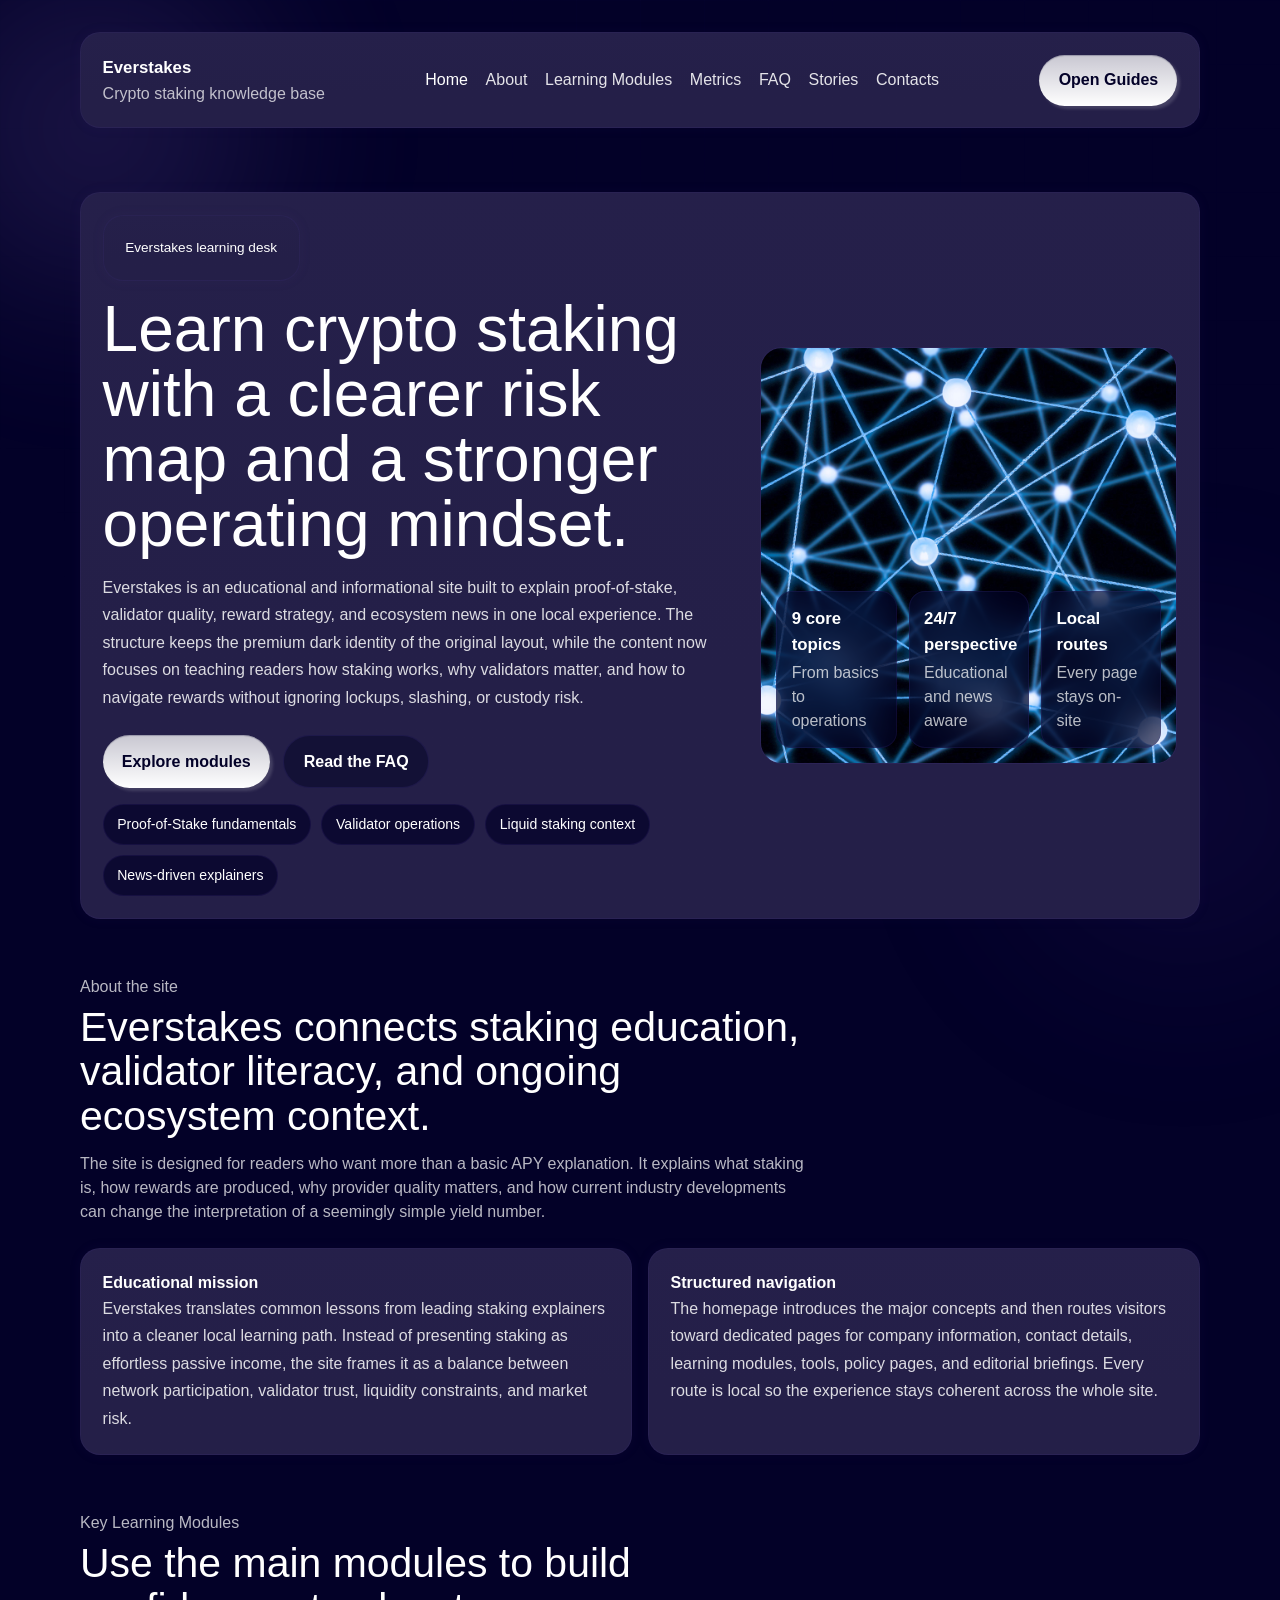
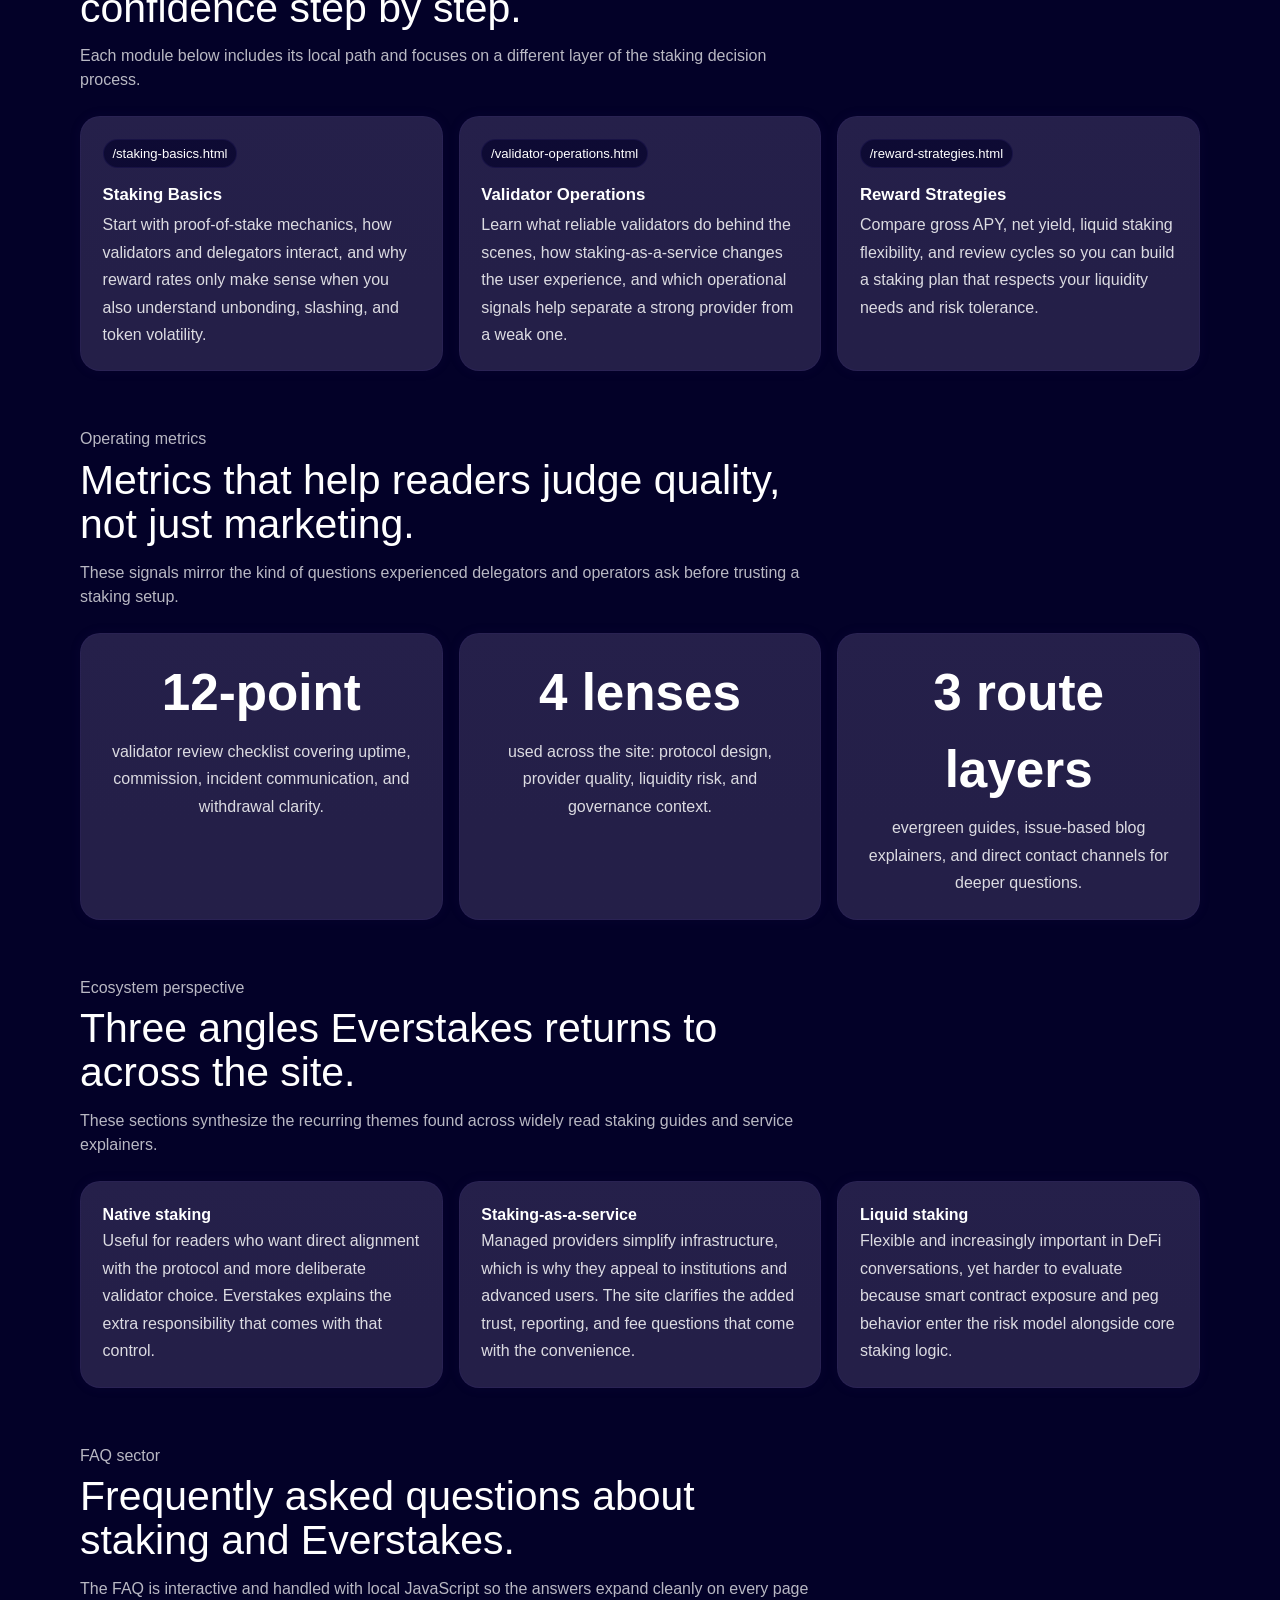
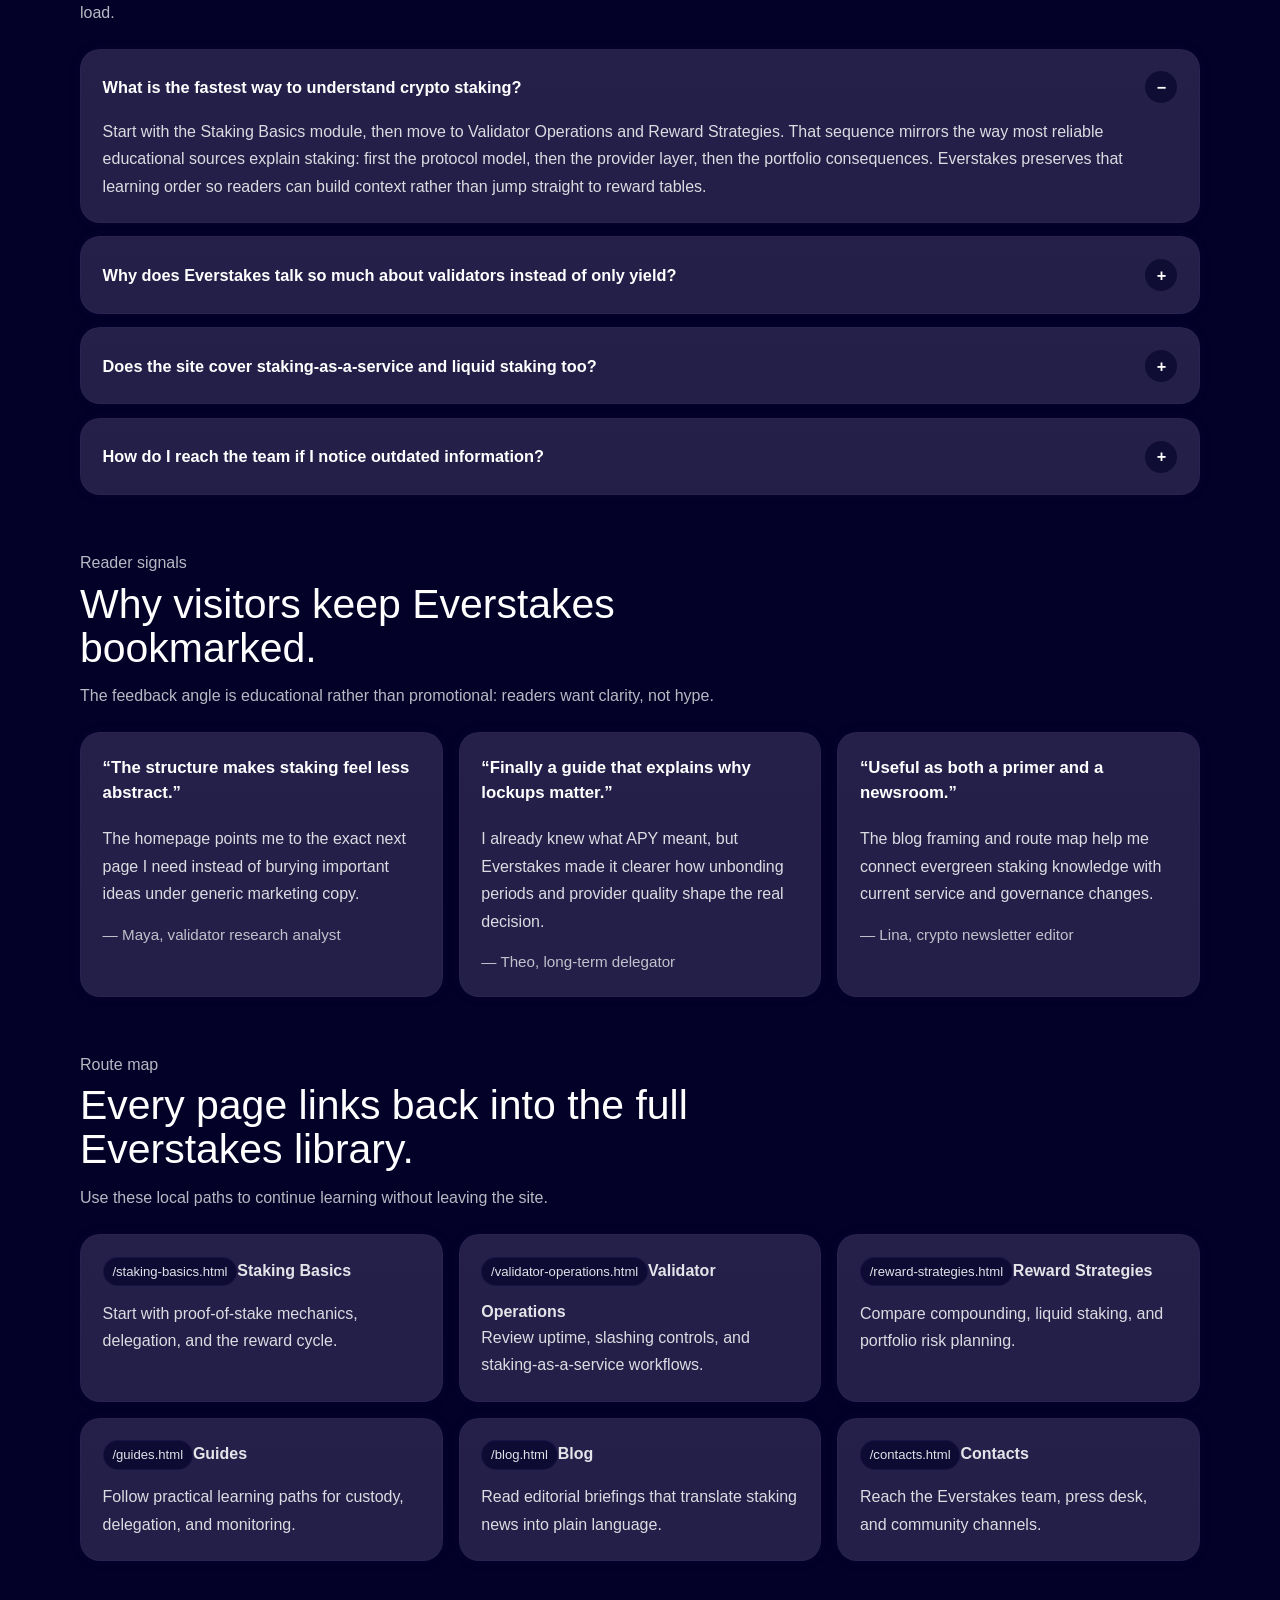
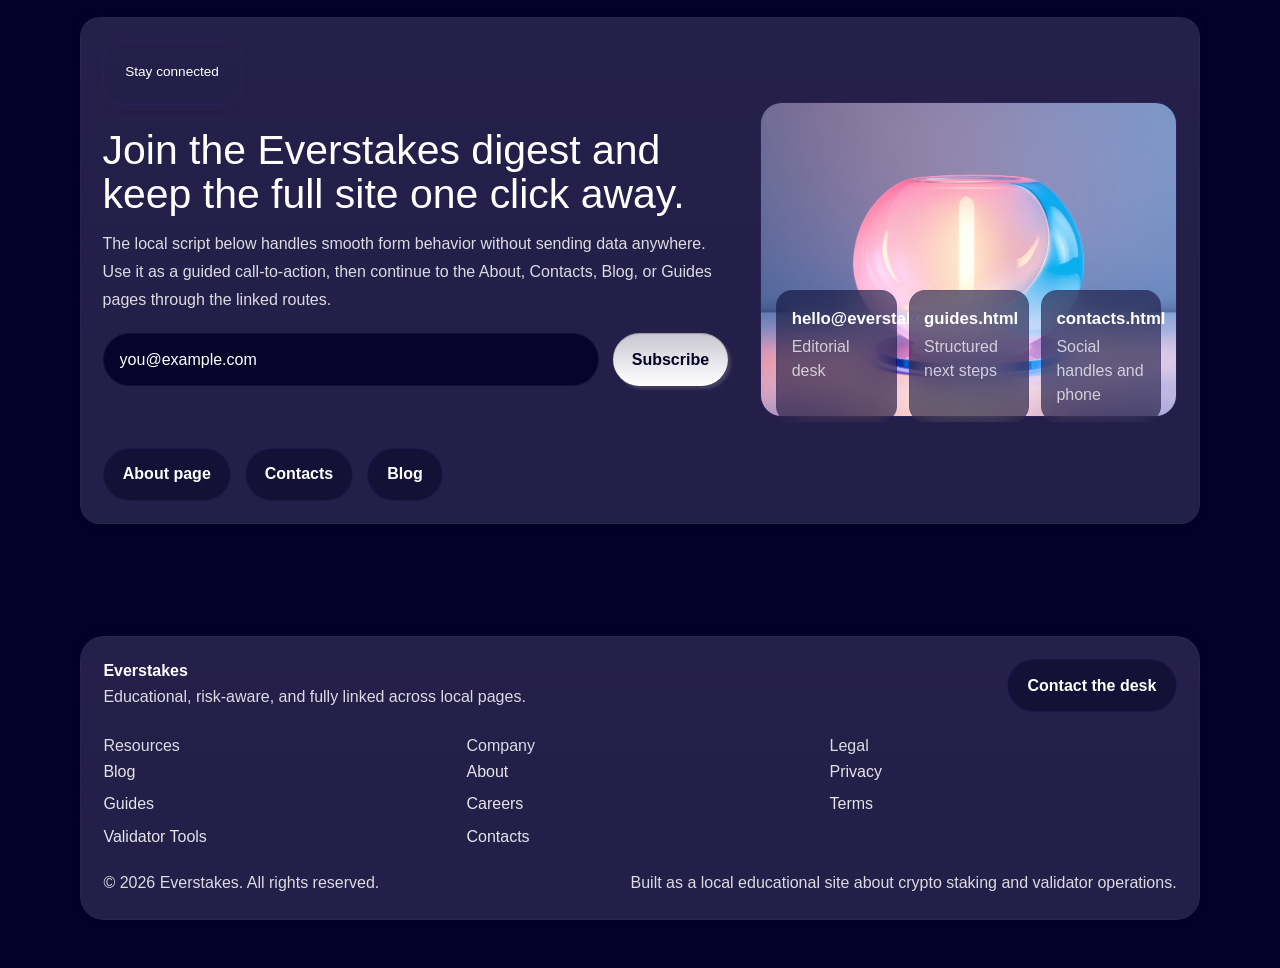
==== commit 63ce1560: "Rename MethProtocol branding to Everstakes" ====
--- a/stake2/index.html
+++ b/stake2/index.html
@@ -3,8 +3,8 @@
 <head>
   <meta charset="UTF-8">
   <meta name="viewport" content="width=device-width, initial-scale=1.0">
-  <meta name="description" content="MethProtocol is a local educational site about crypto staking, validator operations, and reward strategy.">
-  <title>MethProtocol | Crypto Staking Education</title>
+  <meta name="description" content="Everstakes is a local educational site about crypto staking, validator operations, and reward strategy.">
+  <title>Everstakes | Crypto Staking Education</title>
   <link rel="stylesheet" href="css2.css">
   <link rel="stylesheet" href="theme.css">
   <link rel="stylesheet" href="site.css">
@@ -18,7 +18,7 @@
   <div class="container">
     <div class="nav-card card">
       <a class="brand" href="index.html">
-        <strong>MethProtocol</strong>
+        <strong>Everstakes</strong>
         <span class="muted">Crypto staking knowledge base</span>
       </a>
       <button class="nav-toggle" type="button" aria-expanded="false" aria-label="Toggle navigation" data-menu-toggle>☰</button>
@@ -33,9 +33,9 @@
         <div class="container">
           <div class="hero-card card">
             <div class="hero-copy">
-              <span class="kicker card">MethProtocol learning desk</span>
+              <span class="kicker card">Everstakes learning desk</span>
               <h1>Learn crypto staking with a clearer risk map and a stronger operating mindset.</h1>
-              <p>MethProtocol is an educational and informational site built to explain proof-of-stake, validator quality, reward strategy, and ecosystem news in one local experience. The structure keeps the premium dark identity of the original layout, while the content now focuses on teaching readers how staking works, why validators matter, and how to navigate rewards without ignoring lockups, slashing, or custody risk.</p>
+              <p>Everstakes is an educational and informational site built to explain proof-of-stake, validator quality, reward strategy, and ecosystem news in one local experience. The structure keeps the premium dark identity of the original layout, while the content now focuses on teaching readers how staking works, why validators matter, and how to navigate rewards without ignoring lockups, slashing, or custody risk.</p>
               <div class="hero-actions"><a class="button primary-button text-primary-cta-text" href="#modules">Explore modules</a><a class="button secondary-button" href="#faq">Read the FAQ</a></div>
               <div class="media-strip">
                 <span>Proof-of-Stake fundamentals</span>
@@ -45,7 +45,7 @@
               </div>
             </div>
             <div class="hero-media">
-              <img src="business-network-background-connecting-dots-technology-design_53876-160270.jpg" alt="Abstract network background for MethProtocol">
+              <img src="business-network-background-connecting-dots-technology-design_53876-160270.jpg" alt="Abstract network background for Everstakes">
               <div class="hero-badge">
                 <div><strong>9 core topics</strong><span class="muted">From basics to operations</span></div>
                 <div><strong>24/7 perspective</strong><span class="muted">Educational and news aware</span></div>
@@ -60,13 +60,13 @@
         <div class="container">
           <div class="section-head">
             <span class="eyebrow">About the site</span>
-            <h2>MethProtocol connects staking education, validator literacy, and ongoing ecosystem context.</h2>
+            <h2>Everstakes connects staking education, validator literacy, and ongoing ecosystem context.</h2>
             <p class="muted">The site is designed for readers who want more than a basic APY explanation. It explains what staking is, how rewards are produced, why provider quality matters, and how current industry developments can change the interpretation of a seemingly simple yield number.</p>
           </div>
           <div class="section-grid two">
             <article class="card">
               <strong>Educational mission</strong>
-              <p>MethProtocol translates common lessons from leading staking explainers into a cleaner local learning path. Instead of presenting staking as effortless passive income, the site frames it as a balance between network participation, validator trust, liquidity constraints, and market risk.</p>
+              <p>Everstakes translates common lessons from leading staking explainers into a cleaner local learning path. Instead of presenting staking as effortless passive income, the site frames it as a balance between network participation, validator trust, liquidity constraints, and market risk.</p>
             </article>
             <article class="card">
               <strong>Structured navigation</strong>
@@ -122,11 +122,11 @@
         <div class="container">
           <div class="section-head">
             <span class="eyebrow">Ecosystem perspective</span>
-            <h2>Three angles MethProtocol returns to across the site.</h2>
+            <h2>Three angles Everstakes returns to across the site.</h2>
             <p class="muted">These sections synthesize the recurring themes found across widely read staking guides and service explainers.</p>
           </div>
           <div class="card-grid three">
-            <article class="card"><strong>Native staking</strong><p>Useful for readers who want direct alignment with the protocol and more deliberate validator choice. MethProtocol explains the extra responsibility that comes with that control.</p></article>
+            <article class="card"><strong>Native staking</strong><p>Useful for readers who want direct alignment with the protocol and more deliberate validator choice. Everstakes explains the extra responsibility that comes with that control.</p></article>
             <article class="card"><strong>Staking-as-a-service</strong><p>Managed providers simplify infrastructure, which is why they appeal to institutions and advanced users. The site clarifies the added trust, reporting, and fee questions that come with the convenience.</p></article>
             <article class="card"><strong>Liquid staking</strong><p>Flexible and increasingly important in DeFi conversations, yet harder to evaluate because smart contract exposure and peg behavior enter the risk model alongside core staking logic.</p></article>
           </div>
@@ -137,17 +137,17 @@
         <div class="container">
           <div class="section-head">
             <span class="eyebrow">FAQ sector</span>
-            <h2>Frequently asked questions about staking and MethProtocol.</h2>
+            <h2>Frequently asked questions about staking and Everstakes.</h2>
             <p class="muted">The FAQ is interactive and handled with local JavaScript so the answers expand cleanly on every page load.</p>
           </div>
           <div class="faq-list">
             <article class="faq-item card">
               <button class="faq-question" type="button" aria-expanded="true" data-faq-button><span>What is the fastest way to understand crypto staking?</span><span class="faq-icon" data-faq-symbol>−</span></button>
-              <div class="faq-answer" data-faq-answer><p>Start with the Staking Basics module, then move to Validator Operations and Reward Strategies. That sequence mirrors the way most reliable educational sources explain staking: first the protocol model, then the provider layer, then the portfolio consequences. MethProtocol preserves that learning order so readers can build context rather than jump straight to reward tables.</p></div>
-            </article>
-            <article class="faq-item card">
-              <button class="faq-question" type="button" aria-expanded="false" data-faq-button><span>Why does MethProtocol talk so much about validators instead of only yield?</span><span class="faq-icon" data-faq-symbol>+</span></button>
-              <div class="faq-answer" data-faq-answer hidden><p>Validator quality affects uptime, slashing risk, communication quality, and the consistency of your real staking outcome. A high headline APY can still disappoint if the provider is unreliable or if the network rules make exits slow. That is why MethProtocol treats operational literacy as part of staking education, not an advanced optional topic.</p></div>
+              <div class="faq-answer" data-faq-answer><p>Start with the Staking Basics module, then move to Validator Operations and Reward Strategies. That sequence mirrors the way most reliable educational sources explain staking: first the protocol model, then the provider layer, then the portfolio consequences. Everstakes preserves that learning order so readers can build context rather than jump straight to reward tables.</p></div>
+            </article>
+            <article class="faq-item card">
+              <button class="faq-question" type="button" aria-expanded="false" data-faq-button><span>Why does Everstakes talk so much about validators instead of only yield?</span><span class="faq-icon" data-faq-symbol>+</span></button>
+              <div class="faq-answer" data-faq-answer hidden><p>Validator quality affects uptime, slashing risk, communication quality, and the consistency of your real staking outcome. A high headline APY can still disappoint if the provider is unreliable or if the network rules make exits slow. That is why Everstakes treats operational literacy as part of staking education, not an advanced optional topic.</p></div>
             </article>
             <article class="faq-item card">
               <button class="faq-question" type="button" aria-expanded="false" data-faq-button><span>Does the site cover staking-as-a-service and liquid staking too?</span><span class="faq-icon" data-faq-symbol>+</span></button>
@@ -155,7 +155,7 @@
             </article>
             <article class="faq-item card">
               <button class="faq-question" type="button" aria-expanded="false" data-faq-button><span>How do I reach the team if I notice outdated information?</span><span class="faq-icon" data-faq-symbol>+</span></button>
-              <div class="faq-answer" data-faq-answer hidden><p>Open the Contacts page and use the editorial inbox or community channels. Include the page path, the network or provider involved, and the change you think should be reviewed. That gives the MethProtocol team enough context to verify the issue quickly.</p></div>
+              <div class="faq-answer" data-faq-answer hidden><p>Open the Contacts page and use the editorial inbox or community channels. Include the page path, the network or provider involved, and the change you think should be reviewed. That gives the Everstakes team enough context to verify the issue quickly.</p></div>
             </article>
           </div>
         </div>
@@ -165,12 +165,12 @@
         <div class="container">
           <div class="section-head">
             <span class="eyebrow">Reader signals</span>
-            <h2>Why visitors keep MethProtocol bookmarked.</h2>
+            <h2>Why visitors keep Everstakes bookmarked.</h2>
             <p class="muted">The feedback angle is educational rather than promotional: readers want clarity, not hype.</p>
           </div>
           <div class="quote-grid">
             <article class="quote card"><strong>“The structure makes staking feel less abstract.”</strong><p>The homepage points me to the exact next page I need instead of burying important ideas under generic marketing copy.</p><footer>— Maya, validator research analyst</footer></article>
-            <article class="quote card"><strong>“Finally a guide that explains why lockups matter.”</strong><p>I already knew what APY meant, but MethProtocol made it clearer how unbonding periods and provider quality shape the real decision.</p><footer>— Theo, long-term delegator</footer></article>
+            <article class="quote card"><strong>“Finally a guide that explains why lockups matter.”</strong><p>I already knew what APY meant, but Everstakes made it clearer how unbonding periods and provider quality shape the real decision.</p><footer>— Theo, long-term delegator</footer></article>
             <article class="quote card"><strong>“Useful as both a primer and a newsroom.”</strong><p>The blog framing and route map help me connect evergreen staking knowledge with current service and governance changes.</p><footer>— Lina, crypto newsletter editor</footer></article>
           </div>
         </div>
@@ -181,10 +181,10 @@
   <div class="container">
     <div class="section-head">
       <span class="eyebrow">Route map</span>
-      <h2>Every page links back into the full MethProtocol library.</h2>
+      <h2>Every page links back into the full Everstakes library.</h2>
       <p class="muted">Use these local paths to continue learning without leaving the site.</p>
     </div>
-    <div class="route-list"><a class="route-card card" href="staking-basics.html"><span class="route-code">/staking-basics.html</span><strong>Staking Basics</strong><p>Start with proof-of-stake mechanics, delegation, and the reward cycle.</p></a><a class="route-card card" href="validator-operations.html"><span class="route-code">/validator-operations.html</span><strong>Validator Operations</strong><p>Review uptime, slashing controls, and staking-as-a-service workflows.</p></a><a class="route-card card" href="reward-strategies.html"><span class="route-code">/reward-strategies.html</span><strong>Reward Strategies</strong><p>Compare compounding, liquid staking, and portfolio risk planning.</p></a><a class="route-card card" href="guides.html"><span class="route-code">/guides.html</span><strong>Guides</strong><p>Follow practical learning paths for custody, delegation, and monitoring.</p></a><a class="route-card card" href="blog.html"><span class="route-code">/blog.html</span><strong>Blog</strong><p>Read editorial briefings that translate staking news into plain language.</p></a><a class="route-card card" href="contacts.html"><span class="route-code">/contacts.html</span><strong>Contacts</strong><p>Reach the MethProtocol team, press desk, and community channels.</p></a></div>
+    <div class="route-list"><a class="route-card card" href="staking-basics.html"><span class="route-code">/staking-basics.html</span><strong>Staking Basics</strong><p>Start with proof-of-stake mechanics, delegation, and the reward cycle.</p></a><a class="route-card card" href="validator-operations.html"><span class="route-code">/validator-operations.html</span><strong>Validator Operations</strong><p>Review uptime, slashing controls, and staking-as-a-service workflows.</p></a><a class="route-card card" href="reward-strategies.html"><span class="route-code">/reward-strategies.html</span><strong>Reward Strategies</strong><p>Compare compounding, liquid staking, and portfolio risk planning.</p></a><a class="route-card card" href="guides.html"><span class="route-code">/guides.html</span><strong>Guides</strong><p>Follow practical learning paths for custody, delegation, and monitoring.</p></a><a class="route-card card" href="blog.html"><span class="route-code">/blog.html</span><strong>Blog</strong><p>Read editorial briefings that translate staking news into plain language.</p></a><a class="route-card card" href="contacts.html"><span class="route-code">/contacts.html</span><strong>Contacts</strong><p>Reach the Everstakes team, press desk, and community channels.</p></a></div>
   </div>
 </section>
 
@@ -194,7 +194,7 @@
           <div class="hero-card card">
             <div class="hero-copy">
               <span class="kicker card">Stay connected</span>
-              <h2>Join the MethProtocol digest and keep the full site one click away.</h2>
+              <h2>Join the Everstakes digest and keep the full site one click away.</h2>
               <p>The local script below handles smooth form behavior without sending data anywhere. Use it as a guided call-to-action, then continue to the About, Contacts, Blog, or Guides pages through the linked routes.</p>
               <form class="newsletter-form" data-newsletter-form>
                 <input type="email" name="email" placeholder="you@example.com" aria-label="Email address">
@@ -204,9 +204,9 @@
               <div class="button-row"><a class="button secondary-button" href="about.html">About page</a><a class="button secondary-button" href="contacts.html">Contacts</a><a class="button secondary-button" href="blog.html">Blog</a></div>
             </div>
             <div class="hero-media">
-              <img src="digital-art-interior-lamp-design_23-2151153929.jpg" alt="Newsletter visual for MethProtocol">
+              <img src="digital-art-interior-lamp-design_23-2151153929.jpg" alt="Newsletter visual for Everstakes">
               <div class="hero-badge">
-                <div><strong>hello@methprotocol.io</strong><span class="muted">Editorial desk</span></div>
+                <div><strong>hello@everstakes.io</strong><span class="muted">Editorial desk</span></div>
                 <div><strong>guides.html</strong><span class="muted">Structured next steps</span></div>
                 <div><strong>contacts.html</strong><span class="muted">Social handles and phone</span></div>
               </div>
@@ -221,14 +221,14 @@
     <div class="footer-card card">
       <div class="footer-top">
         <div>
-          <strong>MethProtocol</strong>
+          <strong>Everstakes</strong>
           <p class="footer-note">Educational, risk-aware, and fully linked across local pages.</p>
         </div>
         <a class="button secondary-button" href="contacts.html">Contact the desk</a>
       </div>
       <div class="footer-columns"><div><p class="eyebrow">Resources</p><div class="footer-links"><a href="blog.html">Blog</a><a href="guides.html">Guides</a><a href="validator-tools.html">Validator Tools</a></div></div><div><p class="eyebrow">Company</p><div class="footer-links"><a href="about.html">About</a><a href="careers.html">Careers</a><a href="contacts.html">Contacts</a></div></div><div><p class="eyebrow">Legal</p><div class="footer-links"><a href="privacy.html">Privacy</a><a href="terms.html">Terms</a></div></div></div>
       <div class="footer-bottom">
-        <p class="footer-note">© <span data-current-year></span> MethProtocol. All rights reserved.</p>
+        <p class="footer-note">© <span data-current-year></span> Everstakes. All rights reserved.</p>
         <p class="footer-note">Built as a local educational site about crypto staking and validator operations.</p>
       </div>
     </div>
